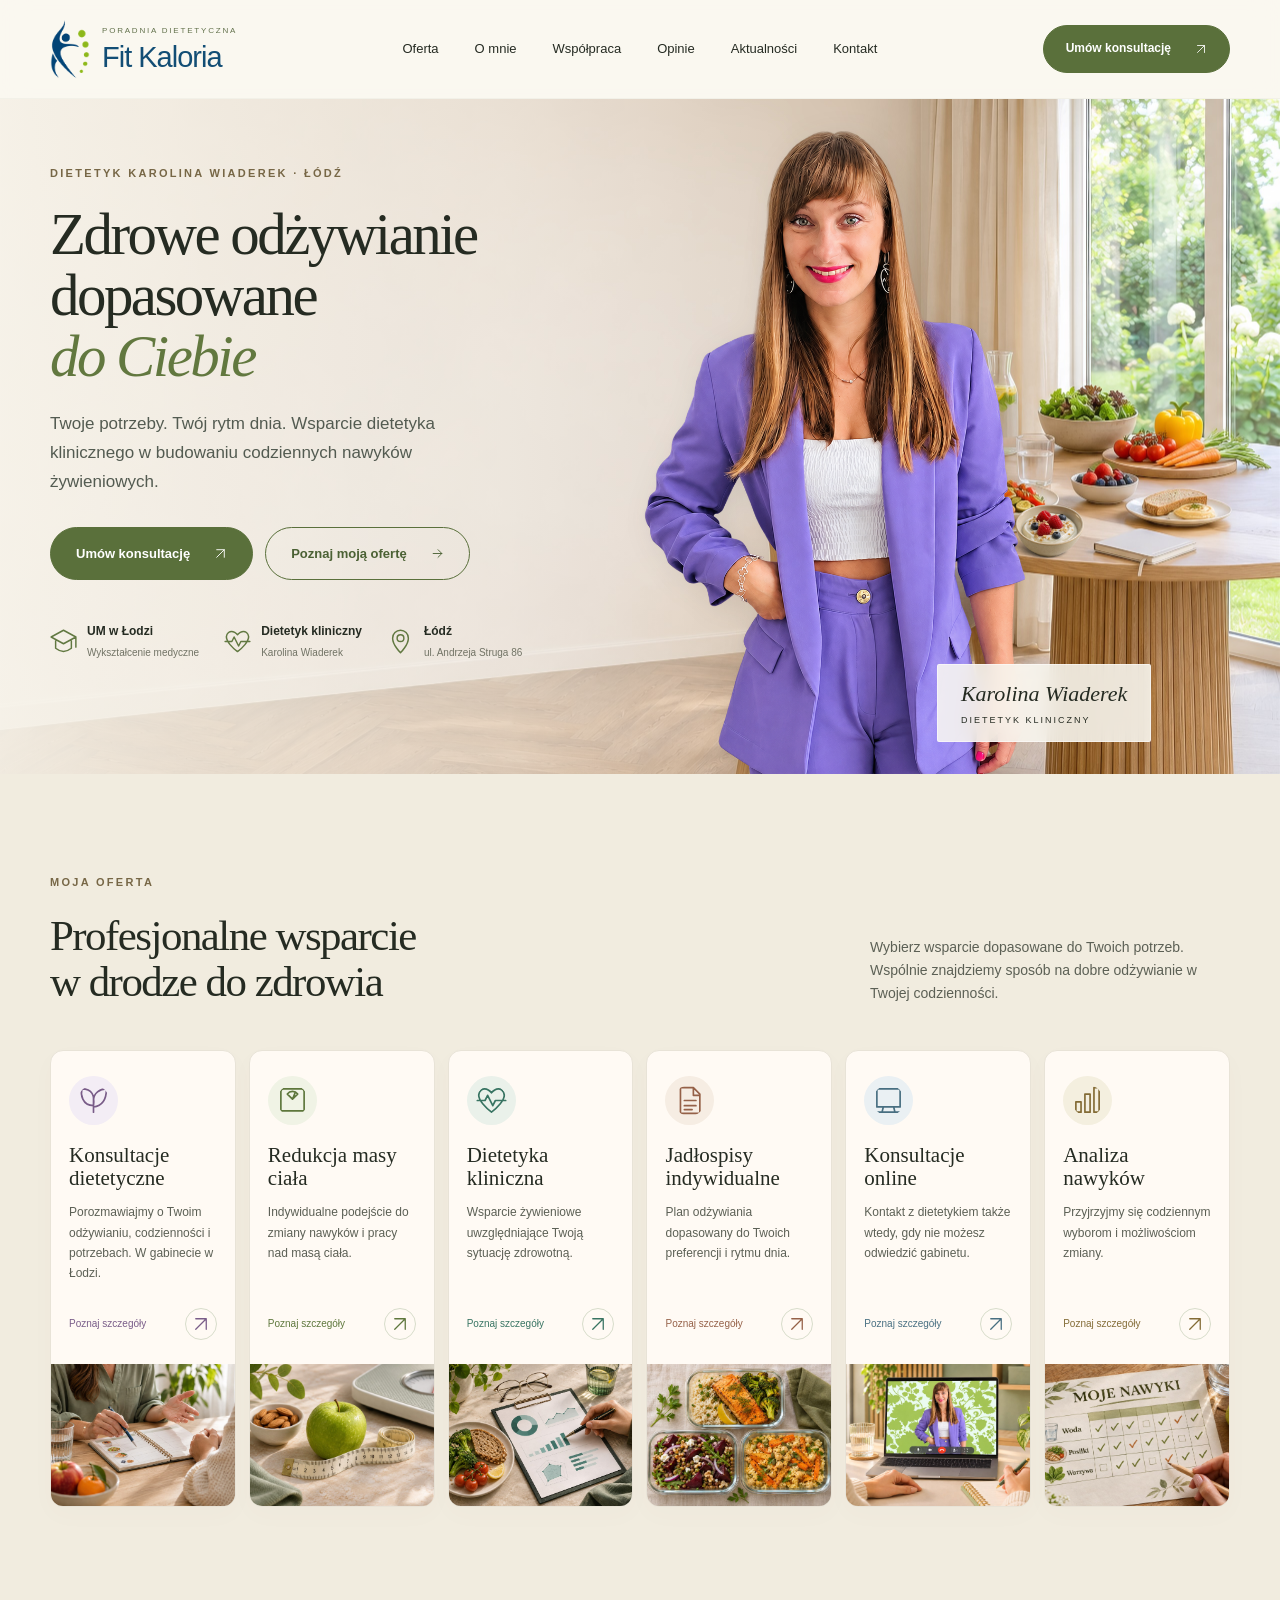
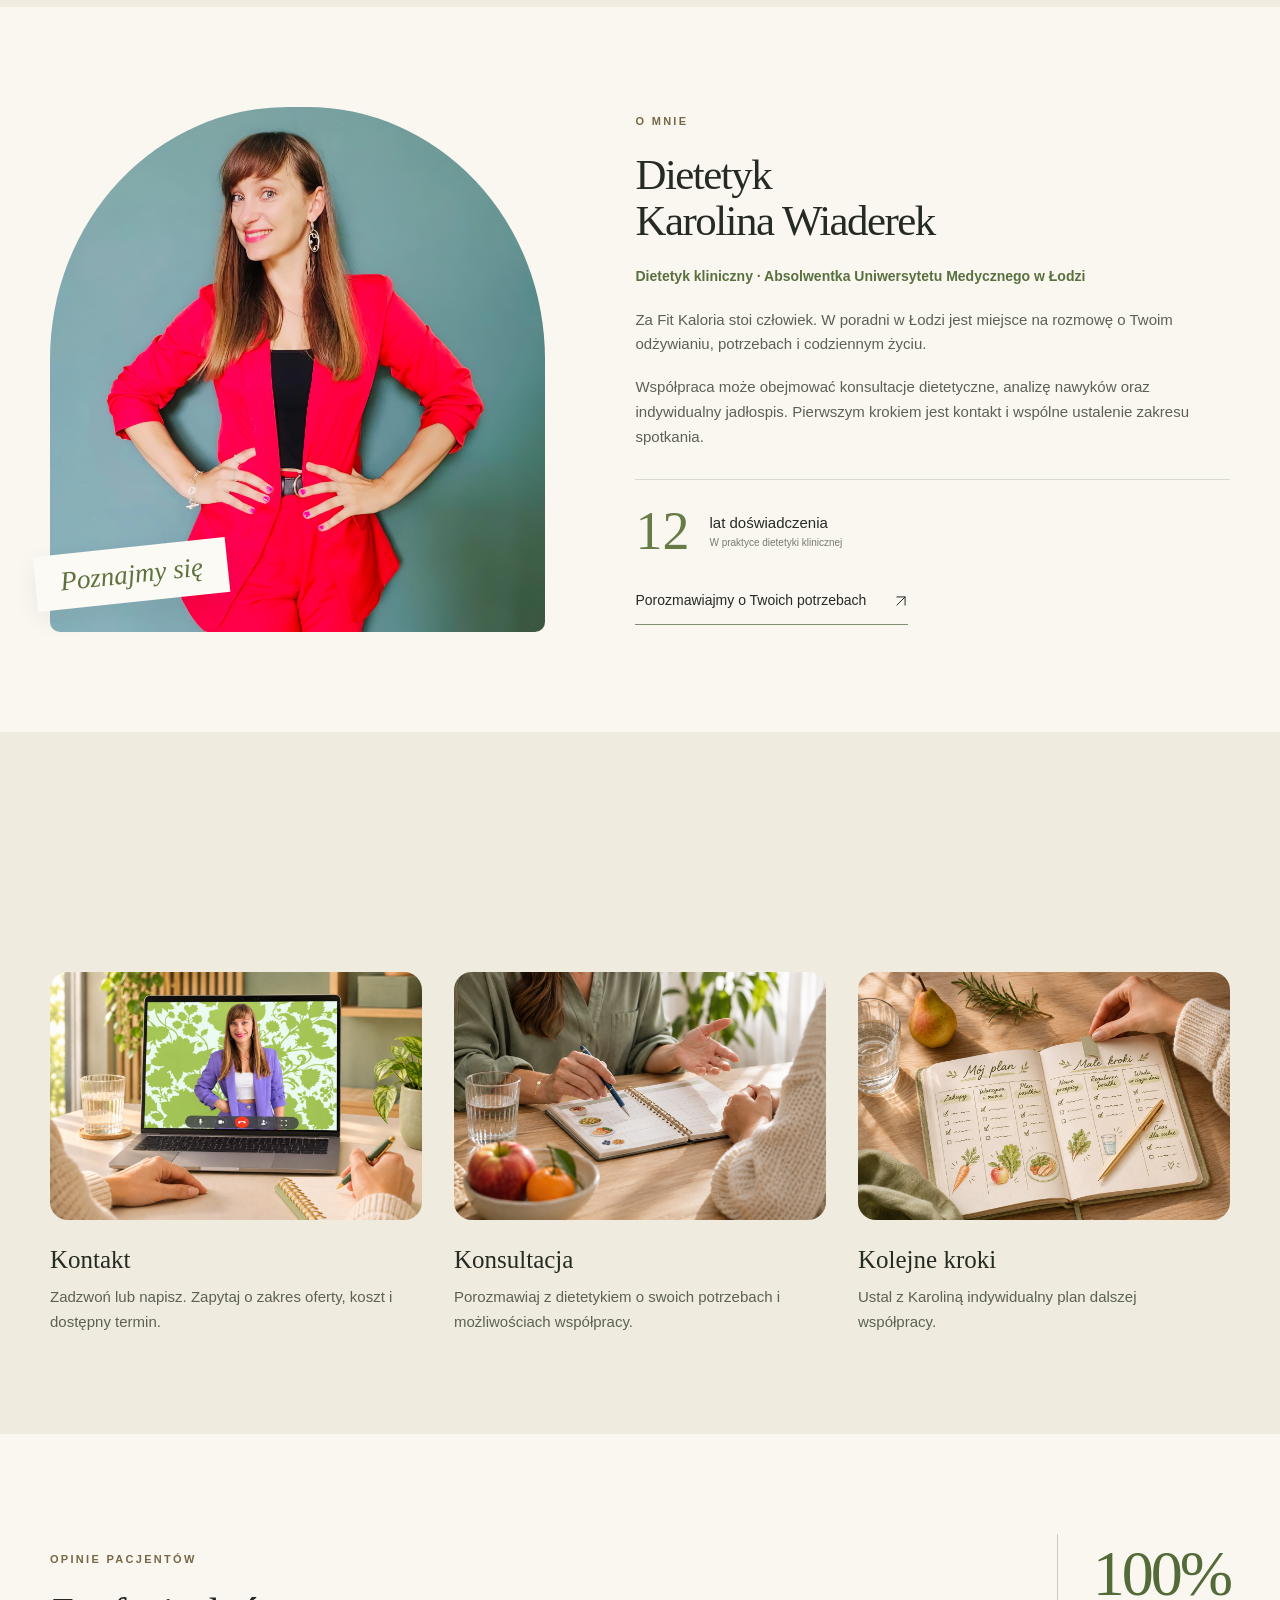
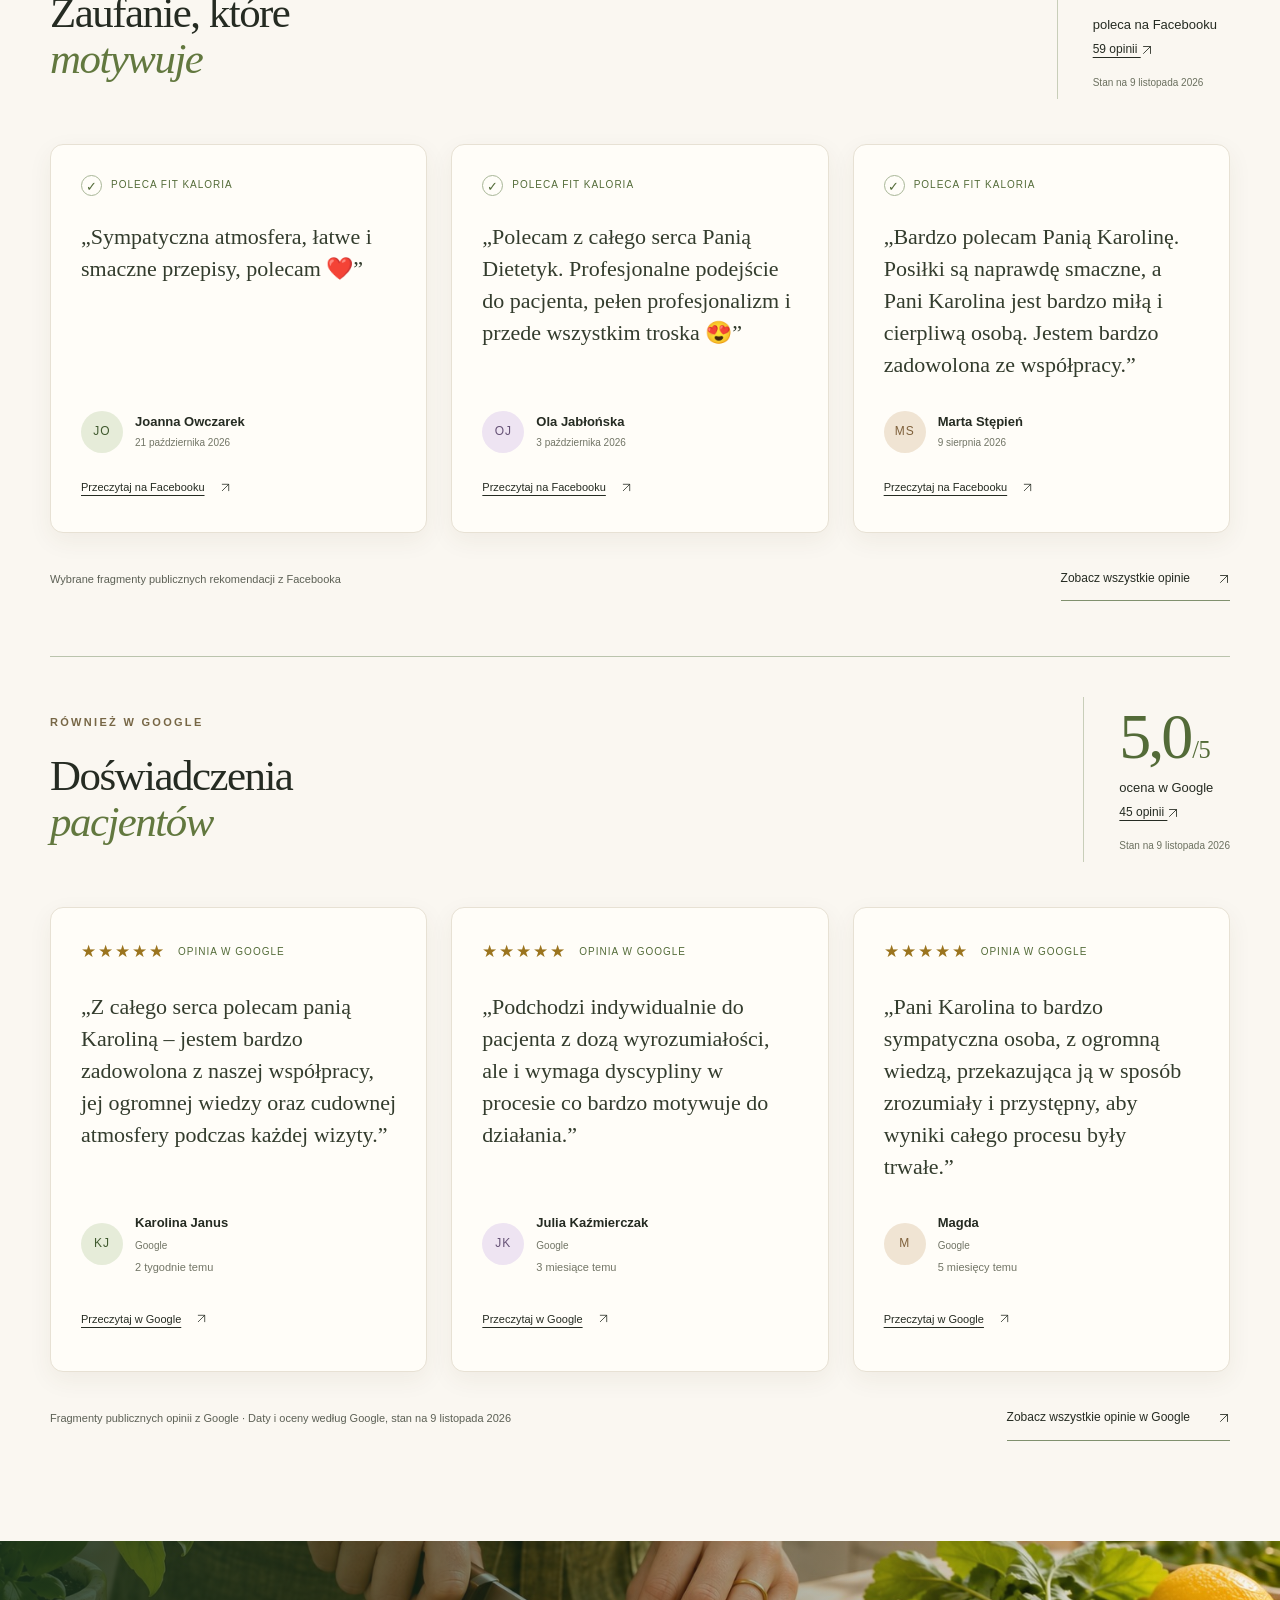
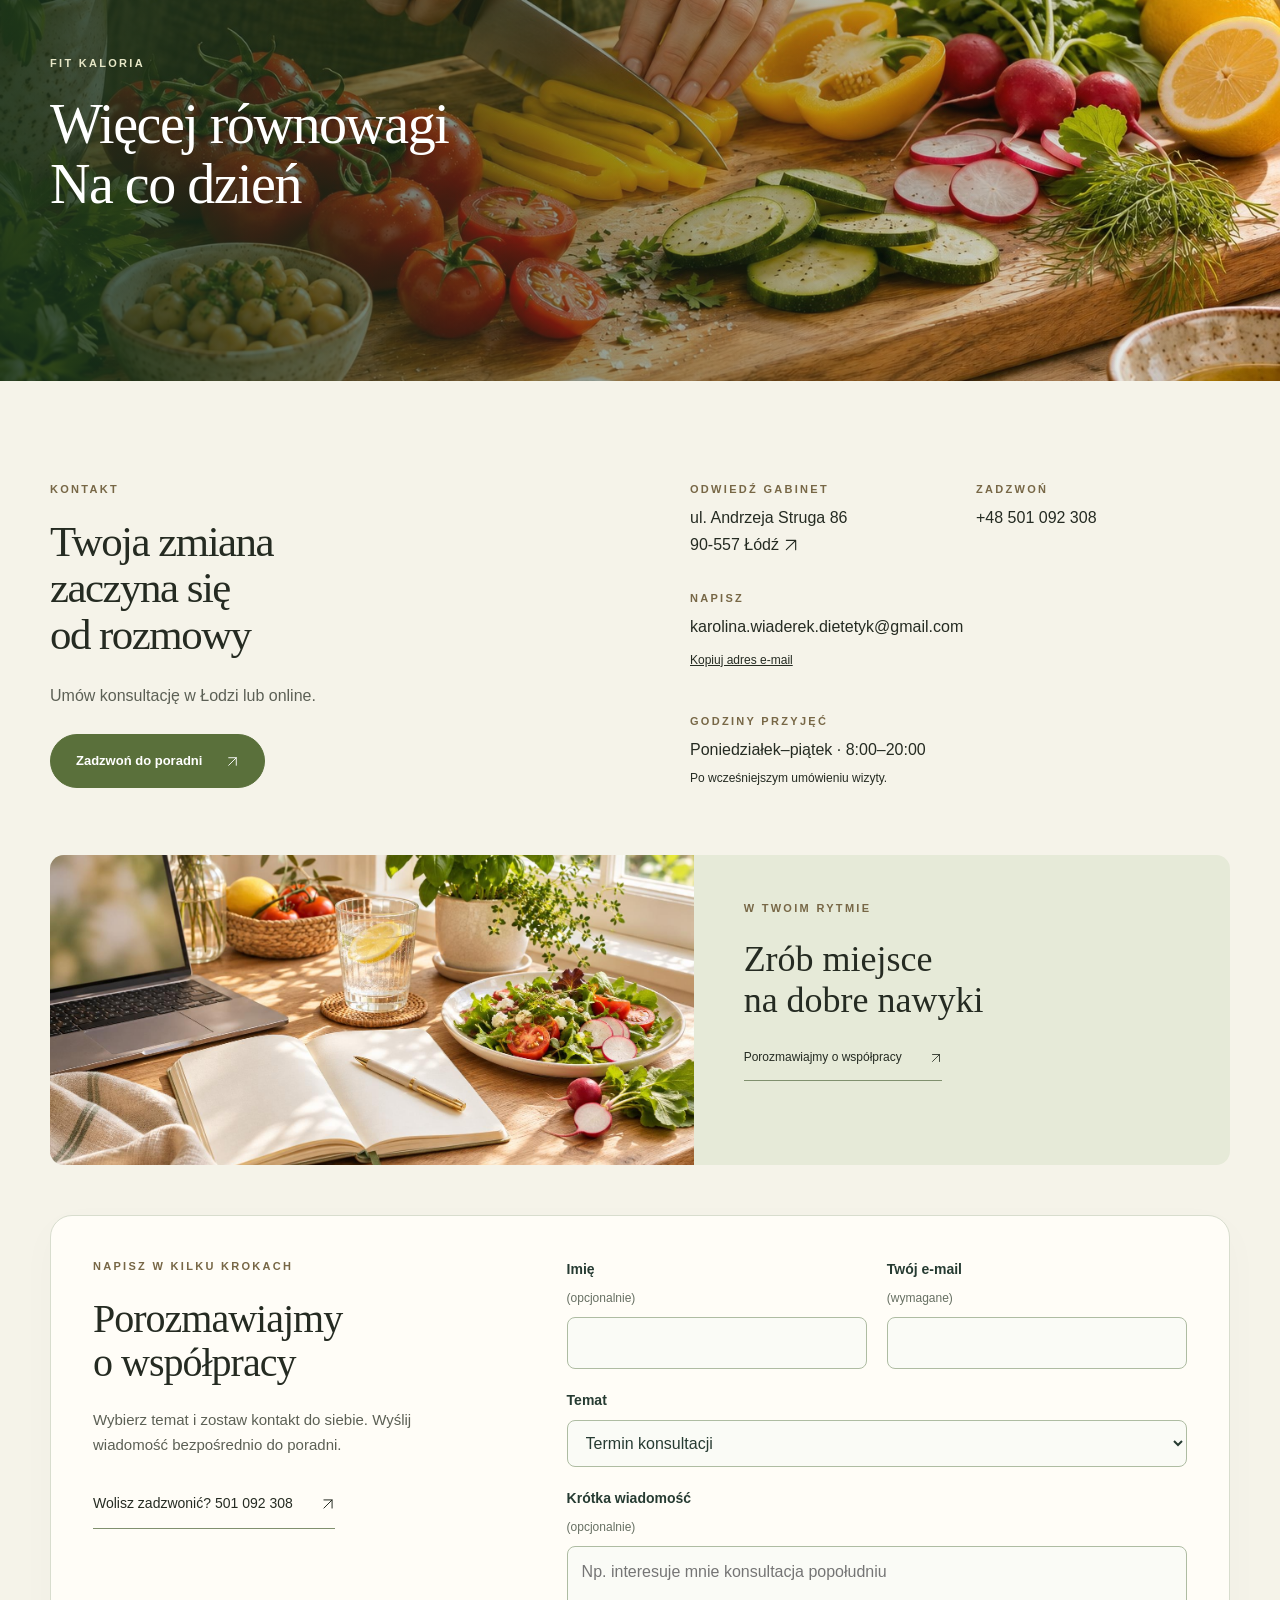
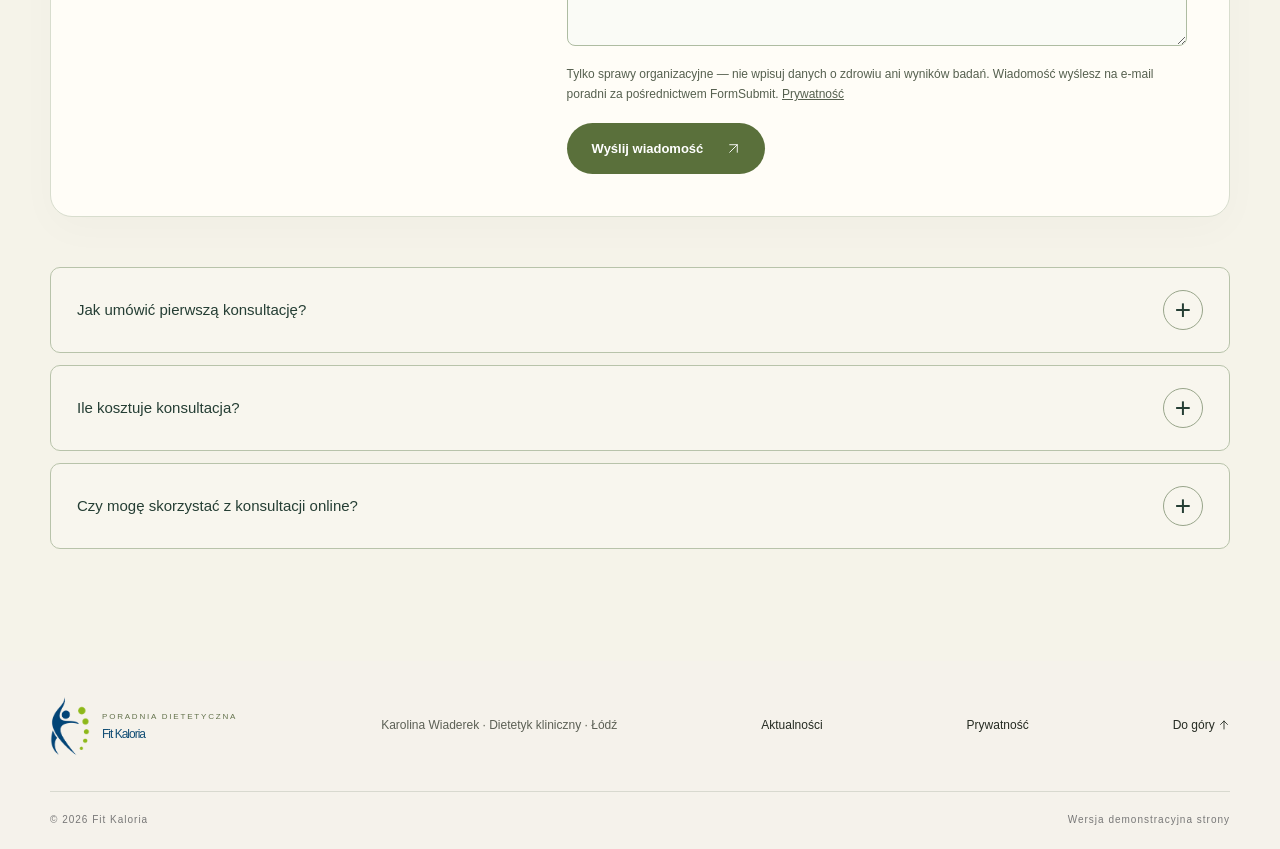
==== index.html @ 30f09441 "Publish approved high-resolution garden hero and coordinated dessert photographs" ====
<!doctype html><html lang="pl"><head><meta charset="utf-8"><meta name="viewport" content="width=device-width,initial-scale=1"><meta name="theme-color" content="#f7f3eb"><title>Fit Kaloria — Karolina Wiaderek | Dietetyk kliniczny Łódź</title><meta name="description" content="Fit Kaloria, Karolina Wiaderek — dietetyk kliniczny w Łodzi. Konsultacje, indywidualne jadłospisy i wsparcie żywieniowe. Struga 86. Tel. 501 092 308."><link rel="canonical" href="https://gipsdrill.github.io/fit-kaloria-natural-premium/"><link rel="icon" href="favicon.ico?v=20" sizes="any"><link rel="icon" type="image/png" sizes="32x32" href="favicon-32.png?v=20"><link rel="icon" type="image/svg+xml" href="favicon.svg?v=20"><link rel="apple-touch-icon" sizes="180x180" href="apple-touch-icon.png?v=20"><link rel="stylesheet" href="style.css?v=34"><script src="app.js?v=24" defer></script><script type="application/ld+json">{"@context":"https://schema.org","@type":"LocalBusiness","name":"Fit Kaloria — Karolina Wiaderek","description":"Poradnia dietetyczna. Dietetyk kliniczny w Łodzi.","url":"https://gipsdrill.github.io/fit-kaloria-natural-premium/","telephone":"+48 501 092 308","email":"karolina.wiaderek.dietetyk@gmail.com","address":{"@type":"PostalAddress","streetAddress":"ul. Andrzeja Struga 86","postalCode":"90-557","addressLocality":"Łódź","addressCountry":"PL"},"openingHours":["Mo-Fr 08:00-20:00"],"image":"https://gipsdrill.github.io/fit-kaloria-natural-premium/karolina-purple.jpg","@id":"https://gipsdrill.github.io/fit-kaloria-natural-premium/#poradnia","hasMap":"https://www.google.com/maps/place/Mgr+dietetyk+Karolina+Wiaderek+Poradnia+%22Fit+Kaloria%22/@51.7617247,19.4341873,17z/data=!3m1!4b1!4m5!3m4!1s0x471a35250b10f0a1:0xd8a62a814ab3b971!8m2!3d51.7617247!4d19.4341873","sameAs":["https://www.google.com/maps/place/Mgr+dietetyk+Karolina+Wiaderek+Poradnia+%22Fit+Kaloria%22/@51.7617247,19.4341873,17z/data=!3m1!4b1!4m5!3m4!1s0x471a35250b10f0a1:0xd8a62a814ab3b971!8m2!3d51.7617247!4d19.4341873","https://www.facebook.com/profile.php?id=100089357919979"],"geo":{"@type":"GeoCoordinates","latitude":51.7617247,"longitude":19.4341873},"areaServed":{"@type":"City","name":"Łódź"},"hasOfferCatalog":{"@type":"OfferCatalog","name":"Oferta Fit Kaloria","itemListElement":[{"@type":"Offer","itemOffered":{"@type":"Service","name":"Konsultacje dietetyczne","url":"https://gipsdrill.github.io/fit-kaloria-natural-premium/konsultacje-dietetyczne.html"}},{"@type":"Offer","itemOffered":{"@type":"Service","name":"Redukcja masy ciała","url":"https://gipsdrill.github.io/fit-kaloria-natural-premium/redukcja-masy-ciala.html"}},{"@type":"Offer","itemOffered":{"@type":"Service","name":"Dietetyka kliniczna","url":"https://gipsdrill.github.io/fit-kaloria-natural-premium/dietetyka-kliniczna.html"}},{"@type":"Offer","itemOffered":{"@type":"Service","name":"Jadłospisy indywidualne","url":"https://gipsdrill.github.io/fit-kaloria-natural-premium/jadlospisy-indywidualne.html"}},{"@type":"Offer","itemOffered":{"@type":"Service","name":"Konsultacje online","url":"https://gipsdrill.github.io/fit-kaloria-natural-premium/konsultacje-online.html"}},{"@type":"Offer","itemOffered":{"@type":"Service","name":"Analiza nawyków","url":"https://gipsdrill.github.io/fit-kaloria-natural-premium/analiza-nawykow.html"}}]}}</script><meta property="og:type" content="website"><meta property="og:locale" content="pl_PL"><meta property="og:site_name" content="Fit Kaloria — Poradnia Dietetyczna"><meta property="og:title" content="Fit Kaloria — Karolina Wiaderek | Dietetyk Łódź"><meta property="og:description" content="Odżywianie dopasowane do Ciebie. Konsultacje dietetyczne, indywidualne jadłospisy i wsparcie w zmianie nawyków. Łódź, ul. Struga 86."><meta property="og:url" content="https://gipsdrill.github.io/fit-kaloria-natural-premium/"><meta property="og:image" content="https://gipsdrill.github.io/fit-kaloria-natural-premium/fit-kaloria-social-v21.jpg"><meta property="og:image:secure_url" content="https://gipsdrill.github.io/fit-kaloria-natural-premium/fit-kaloria-social-v21.jpg"><meta property="og:image:type" content="image/jpeg"><meta property="og:image:width" content="1200"><meta property="og:image:height" content="630"><meta property="og:image:alt" content="Fit Kaloria — poradnia dietetyczna Karoliny Wiaderek. Portret dietetyczki na kremowym tle."><meta name="twitter:card" content="summary_large_image"><meta name="twitter:title" content="Fit Kaloria — Karolina Wiaderek | Dietetyk Łódź"><meta name="twitter:description" content="Odżywianie dopasowane do Ciebie. Konsultacje dietetyczne, indywidualne jadłospisy i wsparcie w zmianie nawyków. Łódź, ul. Struga 86."><meta name="twitter:image" content="https://gipsdrill.github.io/fit-kaloria-natural-premium/fit-kaloria-social-v21.jpg"><meta name="twitter:image:alt" content="Fit Kaloria — poradnia dietetyczna Karoliny Wiaderek. Portret dietetyczki na kremowym tle."><link data-selected-hero rel="stylesheet" href="hero-garden.css?v=36"><link data-selected-hero rel="preload" as="image" href="hero-garden.jpg" imagesrcset="hero-garden.jpg 1x, hero-garden-large.jpg 2x" media="(min-width:701px)"><link data-selected-hero rel="preload" as="image" href="hero-garden-mobile.jpg" media="(max-width:700px)"><script data-selected-hero src="hero-garden.js?v=36" defer></script></head><body class="natural" id="top"><a href="#main" class="skip-link">Przejdź do treści</a><header class="site-header" id="start"><div class="container header-inner"><a class="brand" href="#top" aria-label="Fit Kaloria — początek strony"><img class="brand-mark" src="logo-fit-kaloria.png" alt="" aria-hidden="true" width="213" height="320"><span><small>PORADNIA DIETETYCZNA</small>Fit Kaloria</span></a><nav class="desktop-nav" aria-label="Nawigacja główna"><a href="#oferta">Oferta</a><a href="#o-mnie">O mnie</a><a href="#proces">Współpraca</a><a href="#opinie">Opinie</a><a href="aktualnosci.html">Aktualności</a><a href="#kontakt">Kontakt</a></nav><a class="button header-cta" href="#kontakt">Umów konsultację <span class="link-arrow"><svg class="ui-arrow" viewBox="0 0 24 24" width="24" height="24" aria-hidden="true" focusable="false"><path d="M5 19 19 5M5 5h14v14"/></svg></span></a><button class="menu-toggle" aria-expanded="false" aria-controls="mobile-menu">Menu <span aria-hidden="true">☰</span></button></div><nav id="mobile-menu" class="mobile-menu" aria-label="Nawigacja mobilna" hidden><a href="#oferta">Oferta</a><a href="#o-mnie">O mnie</a><a href="#proces">Współpraca</a><a href="#opinie">Opinie</a><a href="aktualnosci.html">Aktualności</a><a href="#kontakt">Kontakt</a></nav></header><main id="main"><section class="natural-hero natural-hero--ogrod"><img class="hero-dessert" src="hero-dessert.png" alt="" aria-hidden="true" width="600" height="400" hidden><div class="container hero-grid"><div class="hero-copy"><span class="eyebrow">DIETETYK KAROLINA WIADEREK · ŁÓDŹ</span><h1>Zdrowe odżywianie<br>dopasowane<br> <em>do Ciebie</em></h1><p>Twoje potrzeby. Twój rytm dnia. Wsparcie dietetyka klinicznego w budowaniu codziennych nawyków żywieniowych.</p><div class="actions"><a class="button" href="#kontakt">Umów konsultację <span class="link-arrow"><svg class="ui-arrow" viewBox="0 0 24 24" width="24" height="24" aria-hidden="true" focusable="false"><path d="M5 19 19 5M5 5h14v14"/></svg></span></a><a class="button outline" href="#oferta">Poznaj moją ofertę <span class="link-arrow"><svg class="ui-arrow" viewBox="0 0 24 24" width="24" height="24" aria-hidden="true" focusable="false"><path d="M4 12h16m-7-7 7 7-7 7"/></svg></span></a></div><div class="hero-facts"><div><svg class="icon" viewBox="0 0 24 24" aria-hidden="true" fill="none" stroke="currentColor" stroke-width="1.3" stroke-linecap="round" stroke-linejoin="round"><path d="m1 8 11-6 11 6-11 6L1 8Zm4 3v7c5 4 9 4 14 0v-7m4-3v9"/></svg><span><strong>UM w Łodzi</strong><small>Wykształcenie medyczne</small></span></div><div><svg class="icon" viewBox="0 0 24 24" aria-hidden="true" fill="none" stroke="currentColor" stroke-width="1.3" stroke-linecap="round" stroke-linejoin="round"><path d="M20 4c-4-3-8 2-8 2S8 1 4 4C-3 10 12 21 12 21S27 10 20 4ZM1 12h6l2-4 4 8 2-4h8"/></svg><span><strong>Dietetyk kliniczny</strong><small>Karolina Wiaderek</small></span></div><div><svg class="icon" viewBox="0 0 24 24" aria-hidden="true" fill="none" stroke="currentColor" stroke-width="1.3" stroke-linecap="round" stroke-linejoin="round"><path d="M19 9c0 6-7 13-7 13S5 15 5 9a7 7 0 0 1 14 0ZM15 9a3 3 0 1 1-6 0 3 3 0 0 1 6 0"/></svg><span><strong>Łódź</strong><small>ul. Andrzeja Struga 86</small></span></div></div></div><div class="hero-portrait"><div class="organic-shape"></div><img class="cutout" src="karolina-cutout.png" width="1254" height="1254" alt="Karolina Wiaderek w fioletowym garniturze" fetchpriority="high"><span class="handwritten">Małe kroki<br>Twoja zmiana</span><div class="portrait-label">Karolina Wiaderek <small>DIETETYK KLINICZNY</small></div></div></div></section><section id="oferta" class="offer section"><div class="container"><div class="section-heading reveal"><div><span class="eyebrow">MOJA OFERTA</span><h2>Profesjonalne wsparcie<br>w drodze do zdrowia</h2></div><p>Wybierz wsparcie dopasowane do Twoich potrzeb.<br>Wspólnie znajdziemy sposób na dobre odżywianie w Twojej codzienności.</p></div><div class="service-grid"><a class="service-card reveal" href="konsultacje-dietetyczne.html"><svg class="icon" viewBox="0 0 24 24" aria-hidden="true" fill="none" stroke="currentColor" stroke-width="1.3" stroke-linecap="round" stroke-linejoin="round"><path d="M12 21V10M12 16C3 16 2 7 3 3c8 0 10 5 9 13ZM12 12c0-6 5-9 10-9 0 8-3 13-10 14"/></svg><h3>Konsultacje dietetyczne</h3><p>Porozmawiajmy o Twoim odżywianiu, codzienności i potrzebach. W gabinecie w Łodzi.</p><span class="card-link">Poznaj szczegóły <b><svg class="ui-arrow" viewBox="0 0 24 24" width="24" height="24" aria-hidden="true" focusable="false"><path d="M5 19 19 5M5 5h14v14"/></svg></b></span><div class="service-visual service-visual-0"><img src="consultation-premium.jpg" alt="" aria-hidden="true" width="1400" height="933" loading="lazy"></div></a><a class="service-card reveal" href="redukcja-masy-ciala.html"><svg class="icon" viewBox="0 0 24 24" aria-hidden="true" fill="none" stroke="currentColor" stroke-width="1.3" stroke-linecap="round" stroke-linejoin="round"><path d="M5 3h14a2 2 0 0 1 2 2v15H3V5a2 2 0 0 1 2-2ZM8 7a5 5 0 0 1 8 0l-4 4-4-4Zm4 4 2-5"/></svg><h3>Redukcja masy ciała</h3><p>Indywidualne podejście do zmiany nawyków i pracy nad masą ciała.</p><span class="card-link">Poznaj szczegóły <b><svg class="ui-arrow" viewBox="0 0 24 24" width="24" height="24" aria-hidden="true" focusable="false"><path d="M5 19 19 5M5 5h14v14"/></svg></b></span><div class="service-visual service-visual-1"><img src="weight.jpg" alt="" aria-hidden="true" width="1200" height="800" loading="lazy"></div></a><a class="service-card reveal" href="dietetyka-kliniczna.html"><svg class="icon" viewBox="0 0 24 24" aria-hidden="true" fill="none" stroke="currentColor" stroke-width="1.3" stroke-linecap="round" stroke-linejoin="round"><path d="M20 4c-4-3-8 2-8 2S8 1 4 4C-3 10 12 21 12 21S27 10 20 4ZM1 12h6l2-4 4 8 2-4h8"/></svg><h3>Dietetyka kliniczna</h3><p>Wsparcie żywieniowe uwzględniające Twoją sytuację zdrowotną.</p><span class="card-link">Poznaj szczegóły <b><svg class="ui-arrow" viewBox="0 0 24 24" width="24" height="24" aria-hidden="true" focusable="false"><path d="M5 19 19 5M5 5h14v14"/></svg></b></span><div class="service-visual service-visual-2"><img src="clinical-premium.jpg" alt="" aria-hidden="true" width="1400" height="933" loading="lazy"></div></a><a class="service-card reveal" href="jadlospisy-indywidualne.html"><svg class="icon" viewBox="0 0 24 24" aria-hidden="true" fill="none" stroke="currentColor" stroke-width="1.3" stroke-linecap="round" stroke-linejoin="round"><path d="M5 2h10l5 5v15H5V2Zm10 0v6h5M8 12h9M8 16h9M8 19h6"/></svg><h3>Jadłospisy indywidualne</h3><p>Plan odżywiania dopasowany do Twoich preferencji i rytmu dnia.</p><span class="card-link">Poznaj szczegóły <b><svg class="ui-arrow" viewBox="0 0 24 24" width="24" height="24" aria-hidden="true" focusable="false"><path d="M5 19 19 5M5 5h14v14"/></svg></b></span><div class="service-visual service-visual-3"><img src="mealplan.jpg" alt="" aria-hidden="true" width="1200" height="800" loading="lazy"></div></a><a class="service-card reveal" href="konsultacje-online.html"><svg class="icon" viewBox="0 0 24 24" aria-hidden="true" fill="none" stroke="currentColor" stroke-width="1.3" stroke-linecap="round" stroke-linejoin="round"><path d="M3 3h18v14H3V3ZM1 21h22M8 17l-1 4m9-4 1 4"/></svg><h3>Konsultacje online</h3><p>Kontakt z dietetykiem także wtedy, gdy nie możesz odwiedzić gabinetu.</p><span class="card-link">Poznaj szczegóły <b><svg class="ui-arrow" viewBox="0 0 24 24" width="24" height="24" aria-hidden="true" focusable="false"><path d="M5 19 19 5M5 5h14v14"/></svg></b></span><div class="service-visual service-visual-4"><img src="online-purple.jpg" alt="" aria-hidden="true" width="1200" height="800" loading="lazy"></div></a><a class="service-card reveal" href="analiza-nawykow.html"><svg class="icon" viewBox="0 0 24 24" aria-hidden="true" fill="none" stroke="currentColor" stroke-width="1.3" stroke-linecap="round" stroke-linejoin="round"><path d="M3 21V13h4v8Zm7 0V7h4v14Zm7 0V2h4v19Z"/></svg><h3>Analiza nawyków</h3><p>Przyjrzyjmy się codziennym wyborom i możliwościom zmiany.</p><span class="card-link">Poznaj szczegóły <b><svg class="ui-arrow" viewBox="0 0 24 24" width="24" height="24" aria-hidden="true" focusable="false"><path d="M5 19 19 5M5 5h14v14"/></svg></b></span><div class="service-visual service-visual-5"><img src="habits-tracker.jpg" alt="" aria-hidden="true" width="1200" height="800" loading="lazy"></div></a></div></div></section><section id="o-mnie" class="about section"><div class="container about-grid"><div class="about-photo reveal"><img src="karolina-red.jpg" width="2048" height="2048" loading="lazy" alt="Karolina Wiaderek w czerwonej marynarce"><span class="photo-note">Poznajmy się</span></div><div class="about-copy reveal"><span class="eyebrow">O MNIE</span><h2>Dietetyk<br>Karolina Wiaderek</h2><p class="olive">Dietetyk kliniczny · Absolwentka Uniwersytetu Medycznego w Łodzi</p><p>Za Fit Kaloria stoi człowiek. W poradni w Łodzi jest miejsce na rozmowę o Twoim odżywianiu, potrzebach i codziennym życiu.</p><p>Współpraca może obejmować konsultacje dietetyczne, analizę nawyków oraz indywidualny jadłospis. Pierwszym krokiem jest kontakt i wspólne ustalenie zakresu spotkania.</p><div class="experience"><strong>12</strong><div>lat doświadczenia<small>W praktyce dietetyki klinicznej</small></div></div><a class="text-link" href="#kontakt">Porozmawiajmy o Twoich potrzebach <span class="link-arrow"><svg class="ui-arrow" viewBox="0 0 24 24" width="24" height="24" aria-hidden="true" focusable="false"><path d="M5 19 19 5M5 5h14v14"/></svg></span></a></div></div></section><section id="proces" class="process section"><div class="container"><div class="center reveal"><span class="eyebrow">JAK ZACZĄĆ WSPÓŁPRACĘ</span><h2>Pierwszy krok jest prosty</h2></div><div class="process-grid"><article class="reveal"><div class="process-photo"><img src="online-purple.jpg" width="1400" height="933" loading="lazy" decoding="async" alt="Kontakt z Karoliną Wiaderek przez internet — fotografia ilustracyjna"></div><h3>Kontakt</h3><p>Zadzwoń lub napisz. Zapytaj o zakres oferty, koszt i dostępny termin.</p></article><article class="reveal"><div class="process-photo"><img src="consultation-premium.jpg" width="1400" height="933" loading="lazy" decoding="async" alt="Rozmowa o codziennym odżywianiu przy wspólnym stole — fotografia ilustracyjna"></div><h3>Konsultacja</h3><p>Porozmawiaj z dietetykiem o swoich potrzebach i możliwościach współpracy.</p></article><article class="reveal"><div class="process-photo"><img src="process-direction-filled.jpg" width="1400" height="933" loading="lazy" decoding="async" alt="Wypełniony planer posiłków i małych codziennych zmian"></div><h3>Kolejne kroki</h3><p>Ustal z Karoliną indywidualny plan dalszej współpracy.</p></article></div></div></section><section id="opinie" class="opinions section" aria-labelledby="opinions-title"><div class="container"><div class="reviews-heading reveal"><div><span class="eyebrow">OPINIE PACJENTÓW</span><h2 id="opinions-title">Zaufanie, które<br><em>motywuje</em></h2></div><div class="reviews-rating"><a href="https://www.facebook.com/profile.php?id=100089357919979&amp;sk=reviews" target="_blank" rel="noopener noreferrer" aria-label="100 procent poleca, 59 opinii — zobacz rekomendacje na Facebooku"><strong>100%</strong><span>poleca na Facebooku</span><span class="reviews-count">59 opinii <span class="link-arrow" aria-hidden="true"><svg class="ui-arrow" viewBox="0 0 24 24" width="24" height="24" aria-hidden="true" focusable="false"><path d="M5 19 19 5M5 5h14v14"/></svg></span></span></a><small>Stan na 9 listopada 2026</small></div></div><div class="reviews-grid"><figure class="review-card reveal"><div class="review-recommends"><span aria-hidden="true">✓</span> Poleca Fit Kaloria</div><blockquote cite="https://www.facebook.com/joanna.owczarek.14/posts/pfbid02WuuSQ4c2e4C1T7g9t3X2cMjEcWPpSVGaVyHeqSx7U6V78qfizSyQPWGCchpttrAsl"><p>„Sympatyczna atmosfera, łatwe i smaczne przepisy, polecam ❤️”</p></blockquote><figcaption><span class="review-initials" aria-hidden="true">JO</span><div><span class="review-name">Joanna Owczarek</span><time datetime="2026-10-21">21 października 2026</time></div></figcaption><a class="review-source" href="https://www.facebook.com/joanna.owczarek.14/posts/pfbid02WuuSQ4c2e4C1T7g9t3X2cMjEcWPpSVGaVyHeqSx7U6V78qfizSyQPWGCchpttrAsl" target="_blank" rel="noopener noreferrer" aria-label="Przeczytaj pełną opinię Joanna Owczarek na Facebooku">Przeczytaj na Facebooku <span class="link-arrow" aria-hidden="true"><svg class="ui-arrow" viewBox="0 0 24 24" width="24" height="24" aria-hidden="true" focusable="false"><path d="M5 19 19 5M5 5h14v14"/></svg></span></a></figure><figure class="review-card reveal"><div class="review-recommends"><span aria-hidden="true">✓</span> Poleca Fit Kaloria</div><blockquote cite="https://www.facebook.com/ola.boruszewska.9/posts/pfbid02fcZiLbEadskgMvyeNUvij6CbBAMWwHtJXq2Giww8P4EMPZJq7A9AGcSLjbbgANdMl"><p>„Polecam z całego serca Panią Dietetyk. Profesjonalne podejście do pacjenta, pełen profesjonalizm i przede wszystkim troska 😍”</p></blockquote><figcaption><span class="review-initials" aria-hidden="true">OJ</span><div><span class="review-name">Ola Jabłońska</span><time datetime="2026-10-03">3 października 2026</time></div></figcaption><a class="review-source" href="https://www.facebook.com/ola.boruszewska.9/posts/pfbid02fcZiLbEadskgMvyeNUvij6CbBAMWwHtJXq2Giww8P4EMPZJq7A9AGcSLjbbgANdMl" target="_blank" rel="noopener noreferrer" aria-label="Przeczytaj pełną opinię Ola Jabłońska na Facebooku">Przeczytaj na Facebooku <span class="link-arrow" aria-hidden="true"><svg class="ui-arrow" viewBox="0 0 24 24" width="24" height="24" aria-hidden="true" focusable="false"><path d="M5 19 19 5M5 5h14v14"/></svg></span></a></figure><figure class="review-card reveal"><div class="review-recommends"><span aria-hidden="true">✓</span> Poleca Fit Kaloria</div><blockquote cite="https://www.facebook.com/permalink.php?story_fbid=pfbid027wYNBWqaXnH6uTH15udUowrWkuy9GqmeiU2VArmY7yCeMm7dGDjGRLqKdkiLvN6Pl&amp;id=100013738157498"><p>„Bardzo polecam Panią Karolinę. Posiłki są naprawdę smaczne, a Pani Karolina jest bardzo miłą i cierpliwą osobą. Jestem bardzo zadowolona ze współpracy.”</p></blockquote><figcaption><span class="review-initials" aria-hidden="true">MS</span><div><span class="review-name">Marta Stępień</span><time datetime="2026-08-09">9 sierpnia 2026</time></div></figcaption><a class="review-source" href="https://www.facebook.com/permalink.php?story_fbid=pfbid027wYNBWqaXnH6uTH15udUowrWkuy9GqmeiU2VArmY7yCeMm7dGDjGRLqKdkiLvN6Pl&amp;id=100013738157498" target="_blank" rel="noopener noreferrer" aria-label="Przeczytaj pełną opinię Marta Stępień na Facebooku">Przeczytaj na Facebooku <span class="link-arrow" aria-hidden="true"><svg class="ui-arrow" viewBox="0 0 24 24" width="24" height="24" aria-hidden="true" focusable="false"><path d="M5 19 19 5M5 5h14v14"/></svg></span></a></figure></div><div class="reviews-footnote"><p>Wybrane fragmenty publicznych rekomendacji z Facebooka</p><a class="text-link" href="https://www.facebook.com/profile.php?id=100089357919979&amp;sk=reviews" target="_blank" rel="noopener noreferrer">Zobacz wszystkie opinie <span class="link-arrow" aria-hidden="true"><svg class="ui-arrow" viewBox="0 0 24 24" width="24" height="24" aria-hidden="true" focusable="false"><path d="M5 19 19 5M5 5h14v14"/></svg></span></a></div><div class="google-reviews"><div class="reviews-heading google-reviews-heading reveal"><div><span class="eyebrow">RÓWNIEŻ W GOOGLE</span><h2 id="google-opinions-title">Doświadczenia<br><em>pacjentów</em></h2></div><div class="reviews-rating google-reviews-rating"><a href="https://www.google.com/maps/place/Mgr+dietetyk+Karolina+Wiaderek+Poradnia+%22Fit+Kaloria%22/@51.7617247,19.4341873,17z/data=!3m1!4b1!4m5!3m4!1s0x471a35250b10f0a1:0xd8a62a814ab3b971!8m2!3d51.7617247!4d19.4341873" target="_blank" rel="noopener noreferrer" aria-label="Ocena 5,0 na 5, 45 opinii — zobacz opinie w Google"><strong>5,0<span class="rating-denominator">/5</span></strong><span>ocena w Google</span><span class="reviews-count">45 opinii <span class="link-arrow" aria-hidden="true"><svg class="ui-arrow" viewBox="0 0 24 24" width="24" height="24" aria-hidden="true" focusable="false"><path d="M5 19 19 5M5 5h14v14"/></svg></span></span></a><small>Stan na 9 listopada 2026</small></div></div><div class="reviews-grid google-reviews-grid"><figure class="review-card google-review-card reveal"><div class="review-recommends"><span class="google-stars" aria-label="Ocena 5 na 5">★★★★★</span><span class="google-label">Opinia w Google</span></div><blockquote cite="https://www.google.com/maps/contrib/102155759133729862089/reviews?hl=pl"><p>„Z całego serca polecam panią Karoliną – jestem bardzo zadowolona z naszej współpracy, jej ogromnej wiedzy oraz cudownej atmosfery podczas każdej wizyty.”</p></blockquote><figcaption><span class="review-initials" aria-hidden="true">KJ</span><div><span class="review-name">Karolina Janus</span><span class="google-source-label">Google</span><span class="google-review-date" title="Data wyświetlana przez Google 9 listopada 2026">2 tygodnie temu</span></div></figcaption><a class="review-source" href="https://www.google.com/maps/contrib/102155759133729862089/reviews?hl=pl" target="_blank" rel="noopener noreferrer" aria-label="Przeczytaj opinię Karolina Janus w Google">Przeczytaj w Google <span class="link-arrow" aria-hidden="true"><svg class="ui-arrow" viewBox="0 0 24 24" width="24" height="24" aria-hidden="true" focusable="false"><path d="M5 19 19 5M5 5h14v14"/></svg></span></a></figure><figure class="review-card google-review-card reveal"><div class="review-recommends"><span class="google-stars" aria-label="Ocena 5 na 5">★★★★★</span><span class="google-label">Opinia w Google</span></div><blockquote cite="https://www.google.com/maps/contrib/100512553528512157415/reviews?hl=pl"><p>„Podchodzi indywidualnie do pacjenta z dozą wyrozumiałości, ale i wymaga dyscypliny w procesie co bardzo motywuje do działania.”</p></blockquote><figcaption><span class="review-initials" aria-hidden="true">JK</span><div><span class="review-name">Julia Kaźmierczak</span><span class="google-source-label">Google</span><span class="google-review-date" title="Data wyświetlana przez Google 9 listopada 2026">3 miesiące temu</span></div></figcaption><a class="review-source" href="https://www.google.com/maps/contrib/100512553528512157415/reviews?hl=pl" target="_blank" rel="noopener noreferrer" aria-label="Przeczytaj opinię Julia Kaźmierczak w Google">Przeczytaj w Google <span class="link-arrow" aria-hidden="true"><svg class="ui-arrow" viewBox="0 0 24 24" width="24" height="24" aria-hidden="true" focusable="false"><path d="M5 19 19 5M5 5h14v14"/></svg></span></a></figure><figure class="review-card google-review-card reveal"><div class="review-recommends"><span class="google-stars" aria-label="Ocena 5 na 5">★★★★★</span><span class="google-label">Opinia w Google</span></div><blockquote cite="https://www.google.com/maps/contrib/114788322170059263112/reviews?hl=pl"><p>„Pani Karolina to bardzo sympatyczna osoba, z ogromną wiedzą, przekazująca ją w sposób zrozumiały i przystępny, aby wyniki całego procesu były trwałe.”</p></blockquote><figcaption><span class="review-initials" aria-hidden="true">M</span><div><span class="review-name">Magda</span><span class="google-source-label">Google</span><span class="google-review-date" title="Data wyświetlana przez Google 9 listopada 2026">5 miesięcy temu</span></div></figcaption><a class="review-source" href="https://www.google.com/maps/contrib/114788322170059263112/reviews?hl=pl" target="_blank" rel="noopener noreferrer" aria-label="Przeczytaj opinię Magda w Google">Przeczytaj w Google <span class="link-arrow" aria-hidden="true"><svg class="ui-arrow" viewBox="0 0 24 24" width="24" height="24" aria-hidden="true" focusable="false"><path d="M5 19 19 5M5 5h14v14"/></svg></span></a></figure></div><div class="reviews-footnote"><p>Fragmenty publicznych opinii z Google · Daty i oceny według Google, stan na 9 listopada 2026</p><a class="text-link" href="https://www.google.com/maps/place/Mgr+dietetyk+Karolina+Wiaderek+Poradnia+%22Fit+Kaloria%22/@51.7617247,19.4341873,17z/data=!3m1!4b1!4m5!3m4!1s0x471a35250b10f0a1:0xd8a62a814ab3b971!8m2!3d51.7617247!4d19.4341873" target="_blank" rel="noopener noreferrer">Zobacz wszystkie opinie w Google <span class="link-arrow" aria-hidden="true"><svg class="ui-arrow" viewBox="0 0 24 24" width="24" height="24" aria-hidden="true" focusable="false"><path d="M5 19 19 5M5 5h14v14"/></svg></span></a></div></div></div></section><section class="food-banner" aria-label="Inspiracja żywieniowa"><img src="preparation-young.jpg" width="1536" height="1024" loading="lazy" alt="Przygotowywanie świeżych, kolorowych warzyw na drewnianej desce"><div><span class="eyebrow">FIT KALORIA</span><h2>Więcej równowagi<br>Na co dzień</h2></div></section><section id="kontakt" class="contact section"><div class="container"><div class="contact-grid"><div class="reveal"><span class="eyebrow">KONTAKT</span><h2>Twoja zmiana<br>zaczyna się<br>od rozmowy</h2><p>Umów konsultację w Łodzi lub online.</p><a class="button" href="tel:+48501092308">Zadzwoń do poradni <span class="link-arrow"><svg class="ui-arrow" viewBox="0 0 24 24" width="24" height="24" aria-hidden="true" focusable="false"><path d="M5 19 19 5M5 5h14v14"/></svg></span></a></div><div class="contact-details"><div><span class="eyebrow">ODWIEDŹ GABINET</span><a href="https://www.google.com/maps/place/Mgr+dietetyk+Karolina+Wiaderek+Poradnia+%22Fit+Kaloria%22/@51.7617247,19.4341873,17z/data=!3m1!4b1!4m5!3m4!1s0x471a35250b10f0a1:0xd8a62a814ab3b971!8m2!3d51.7617247!4d19.4341873" target="_blank" rel="noopener">ul. Andrzeja Struga 86<br>90-557 Łódź <span class="link-arrow" aria-hidden="true"><svg class="ui-arrow" viewBox="0 0 24 24" width="24" height="24" aria-hidden="true" focusable="false"><path d="M5 19 19 5M5 5h14v14"/></svg></span></a></div><div><span class="eyebrow">ZADZWOŃ</span><a href="tel:+48501092308">+48 501 092 308</a></div><div><span class="eyebrow">NAPISZ</span><a class="email" href="mailto:karolina.wiaderek.dietetyk@gmail.com">karolina.wiaderek.dietetyk@gmail.com</a><button class="copy-email" type="button">Kopiuj adres e-mail</button><span class="copy-status" role="status"></span></div><div><span class="eyebrow">GODZINY PRZYJĘĆ</span><p>Poniedziałek–piątek · 8:00–20:00<br><small>Po wcześniejszym umówieniu wizyty.</small></p></div></div></div><div class="contact-story reveal"><img src="desk.jpg" width="1536" height="1024" loading="lazy" alt="Kolorowa sałatka, woda z cytryną i notatnik na jasnym stole"><div><span class="eyebrow">W TWOIM RYTMIE</span><h3>Zrób miejsce<br>na dobre nawyki</h3><a class="text-link" href="#kontakt">Porozmawiajmy o współpracy <span class="link-arrow" aria-hidden="true"><svg class="ui-arrow" viewBox="0 0 24 24" width="24" height="24" aria-hidden="true" focusable="false"><path d="M5 19 19 5M5 5h14v14"/></svg></span></a></div></div><div class="quick-contact" id="formularz"><div class="quick-contact-intro"><span class="eyebrow">NAPISZ W KILKU KROKACH</span><h3>Porozmawiajmy<br>o współpracy</h3><p>Wybierz temat i zostaw kontakt do siebie. Wyślij wiadomość bezpośrednio do poradni.</p><a href="tel:+48501092308" class="text-link">Wolisz zadzwonić? 501 092 308 <span class="link-arrow" aria-hidden="true"><svg class="ui-arrow" viewBox="0 0 24 24" width="24" height="24" aria-hidden="true" focusable="false"><path d="M5 19 19 5M5 5h14v14"/></svg></span></a></div><form class="contact-form" action="https://formsubmit.co/karolina.wiaderek.dietetyk@gmail.com" method="POST" accept-charset="UTF-8" aria-label="Szybki kontakt" aria-describedby="form-note"><input type="hidden" name="_subject" value="Fit Kaloria — wiadomość z formularza kontaktowego"><input type="hidden" name="_template" value="table"><input type="hidden" name="_next" value="https://gipsdrill.github.io/fit-kaloria-natural-premium/dziekujemy.html"><div class="contact-honeypot" aria-hidden="true"><label>Pozostaw to pole puste<input type="text" name="_honey" tabindex="-1" autocomplete="off"></label></div><fieldset class="form-fields"><legend class="visually-hidden">Dane kontaktowe i temat rozmowy</legend><label>Imię <span>(opcjonalnie)</span><input name="name" autocomplete="given-name" maxlength="60"></label><label>Twój e-mail <span>(wymagane)</span><input name="email" type="email" autocomplete="email" required maxlength="150"></label><label class="field-wide">Temat<select name="topic"><option selected>Termin konsultacji</option><option>Oferta i cennik</option><option>Konsultacje dietetyczne</option><option>Redukcja masy ciała</option><option>Dietetyka kliniczna</option><option>Jadłospisy indywidualne</option><option>Konsultacje online</option><option>Analiza nawyków</option></select></label><label class="field-wide">Krótka wiadomość <span>(opcjonalnie)</span><textarea name="message" rows="3" maxlength="600" placeholder="Np. interesuje mnie konsultacja popołudniu"></textarea></label></fieldset><p id="form-note" class="form-note">Tylko sprawy organizacyjne — nie wpisuj danych o zdrowiu ani wyników badań. Wiadomość wyślesz na e-mail poradni za pośrednictwem FormSubmit. <a href="prywatnosc.html">Prywatność</a></p><button class="button form-submit" type="submit">Wyślij wiadomość <span class="link-arrow" aria-hidden="true"><svg class="ui-arrow" viewBox="0 0 24 24" width="24" height="24" aria-hidden="true" focusable="false"><path d="M5 19 19 5M5 5h14v14"/></svg></span></button></form></div><div class="faq"><details name="fit-kaloria-faq"><summary>Jak umówić pierwszą konsultację?</summary><p>Zadzwoń pod numer <a href="tel:+48501092308">+48 501 092 308</a> lub napisz e-mail. Termin zostanie ustalony bezpośrednio z poradnią.</p></details><details name="fit-kaloria-faq"><summary>Ile kosztuje konsultacja?</summary><p>O aktualny cennik i zakres współpracy zapytaj <a href="mailto:karolina.wiaderek.dietetyk@gmail.com?subject=Pro%C5%9Bba%20o%20cennik">przez e-mail</a> lub telefonicznie.</p></details><details name="fit-kaloria-faq"><summary>Czy mogę skorzystać z konsultacji online?</summary><p>Tak. Skontaktuj się z poradnią, aby ustalić termin oraz sposób połączenia.</p></details></div></div></section></main><footer><div class="container footer-inner"><a class="brand" href="#top" aria-label="Fit Kaloria — początek strony"><img class="brand-mark" src="logo-fit-kaloria.png" alt="" aria-hidden="true" width="213" height="320"><span><small>PORADNIA DIETETYCZNA</small>Fit Kaloria</span></a><p>Karolina Wiaderek · Dietetyk kliniczny · Łódź</p><a href="aktualnosci.html">Aktualności</a><a href="prywatnosc.html">Prywatność</a><a href="#top">Do góry <svg class="ui-arrow" viewBox="0 0 24 24" width="24" height="24" aria-hidden="true" focusable="false"><path d="M12 20V4m-7 7 7-7 7 7"/></svg></a></div><div class="container footer-bottom"><span>© 2026 Fit Kaloria</span><span>Wersja demonstracyjna strony</span></div></footer></body></html>
---- style.css ----
*{box-sizing:border-box}html{scroll-behavior:smooth;scroll-padding-top:100px}body{margin:0;color:#252b22;background:#faf7f1;font-family:Arial,Helvetica,sans-serif;font-size:16px;line-height:1.65}body.menu-open{overflow:hidden}a{color:inherit;text-decoration:none}button{font:inherit;cursor:pointer}img{display:block;max-width:100%;height:auto}h1,h2,h3,p{margin:0}h1,h2,h3{font-family:Georgia,'Times New Roman',serif;font-weight:400;line-height:1.08}h1{font-size:clamp(44px,4.8vw,78px);letter-spacing:-2.5px}h2{font-size:clamp(34px,3.35vw,54px);letter-spacing:-1.5px}h3{font-size:25px}p{color:#5c6055}p+p{margin-top:18px}em{font-weight:400;color:#62783f}button,a,summary{-webkit-tap-highlight-color:transparent}a:focus-visible,button:focus-visible,summary:focus-visible{outline:3px solid #a46624;outline-offset:5px}button{touch-action:manipulation}a,button{transition:background .25s,color .25s,transform .25s}svg.icon{width:36px;height:36px;color:#617841;flex-shrink:0}.container{width:min(1280px,calc(100% - 100px));margin:auto}.section{padding:100px 0}.eyebrow{display:block;font-size:11px;letter-spacing:2.3px;font-weight:600;line-height:1.5;margin-bottom:22px;color:#776746}.brand{display:flex;align-items:center;gap:12px;color:#5a743d;line-height:1.1;font-size:29px;letter-spacing:-1px}.brand .icon{width:44px;height:50px}.brand small{display:block;font:8px/1.5 Arial,sans-serif;letter-spacing:1.8px;margin-bottom:5px}.button{display:inline-flex;justify-content:center;align-items:center;gap:24px;border-radius:40px;padding:15px 25px;background:#5a703b;color:white;font-size:13px;font-weight:600;border:1px solid #5a703b;min-height:48px}.button:hover{background:#354a25;transform:translateY(-2px)}.button.outline{background:transparent;color:#4b6134}.button.outline:hover{background:#e9eddf}.actions{display:flex;gap:12px;flex-wrap:wrap;margin-top:30px}.text-link{display:inline-flex;gap:28px;border-bottom:1px solid #80906e;padding:12px 0;font-size:14px}.text-link:hover{color:#677d45}.skip-link{position:fixed;top:-100px;left:20px;padding:12px;background:#fff;color:#111;z-index:1000}.skip-link:focus{top:10px}.section-heading{display:flex;justify-content:space-between;align-items:flex-end;gap:40px;margin-bottom:45px}.section-heading p{font-size:14px;max-width:360px}.center{text-align:center}.menu-toggle{display:none;align-items:center;gap:12px;background:none;border:0;color:inherit;min-height:44px}.mobile-menu{padding:20px 30px;border-top:1px solid #ddd}.mobile-menu a{display:block;padding:12px;font-size:19px}.contact-grid{display:grid;grid-template-columns:1fr 1fr;gap:100px}.contact-grid h2{margin-bottom:25px}.contact-grid .button{margin-top:25px}.contact-details{display:grid;grid-template-columns:1fr 1fr;gap:32px}.contact-details .eyebrow{margin-bottom:8px}.contact-details a{font-size:16px}.contact-details a:hover{text-decoration:underline}.contact-details>div:nth-child(3){grid-column:1/-1}.email{overflow-wrap:anywhere}.contact-details p{color:inherit}.contact-details small{font-size:12px}.copy-email{display:block;background:none;border:0;padding:7px 0;font-size:12px;text-decoration:underline;color:inherit;min-height:40px}.copy-status{display:block;font-size:12px}.contact-options{margin-top:60px;padding:30px 0;border-top:1px solid #c9cdbf;border-bottom:1px solid #c9cdbf}.contact-options h3{margin-bottom:12px}.contact-options p{font-size:14px}.contact-options small{display:block;max-width:820px;font-size:12px;line-height:1.6;color:#62675b}.contact-topics{display:flex;gap:12px;flex-wrap:wrap;margin:20px 0}.contact-topics a{border:1px solid #9ca68f;padding:11px 16px;font-size:13px;min-height:44px}.contact-topics a:hover{background:#e2e8d6;color:#253322}.faq{margin-top:45px}.faq details{border-bottom:1px solid #c9cdbf}.faq summary{padding:20px 3px;cursor:pointer;font-size:15px}.faq p{padding:0 20px 25px;max-width:850px;font-size:14px}.faq a{text-decoration:underline}.opinion-note{display:flex;gap:30px;align-items:center;margin-top:35px;padding:30px 40px;border:1px solid #deded1;border-radius:10px;max-width:900px}.opinion-note h3{font-size:24px;margin-bottom:12px}.opinion-note p{font-size:14px;max-width:680px}.quote-mark{font:100px/1 Georgia;color:#a3b08d}.footer-inner{display:flex;gap:30px;align-items:center;justify-content:space-between;padding-top:35px;padding-bottom:35px}.footer-inner p,.footer-inner>a{font-size:12px}.footer-bottom{display:flex;justify-content:space-between;border-top:1px solid #d8d9cf;padding:20px 0;font-size:10px;letter-spacing:1px;color:#777}footer{background:#f5f2eb}.process-grid{display:grid;grid-template-columns:repeat(3,1fr);gap:60px;margin-top:55px}.process-grid h3{margin:20px 0 12px}.process-grid p{font-size:15px;max-width:310px}.reveal{opacity:1}.js-motion .reveal{opacity:0;transform:translateY(28px);transition:opacity .8s,transform .8s}.js-motion .reveal.visible{opacity:1;transform:none}[hidden]{display:none!important}@media(max-width:1000px){.container{width:calc(100% - 56px)}.section{padding:75px 0}.contact-grid{gap:40px}.contact-details{grid-template-columns:1fr}.process-grid{gap:30px}.section-heading{align-items:start}.footer-inner{flex-wrap:wrap}.footer-inner p{width:40%}}@media(max-width:680px){.container{width:calc(100% - 40px)}html{scroll-padding-top:80px}.section{padding:60px 0}h1{letter-spacing:-1.7px}h2{letter-spacing:-1px}.section-heading{display:block;margin-bottom:30px}.section-heading p{margin-top:24px}.process-grid{grid-template-columns:1fr;gap:30px}.process-grid p{max-width:none}.contact-grid{grid-template-columns:1fr;gap:40px}.contact-details{grid-template-columns:1fr 1fr;gap:24px}.contact-details a{font-size:14px}.contact-details>div:last-child{grid-column:1/-1}.opinion-note{gap:15px;padding:22px}.quote-mark{font-size:64px}.opinion-note h3{font-size:22px}.footer-inner{gap:20px}.footer-inner p{width:100%}.footer-bottom{gap:20px;font-size:9px}.contact-topics{display:grid}.contact-options{margin-top:40px}.eyebrow{font-size:10px}.actions{gap:10px}.button{padding:13px 20px}.opinion-note p{font-size:13px}}@media(prefers-reduced-motion:reduce){html{scroll-behavior:auto}*,*::before,*::after{animation:none!important;transition:none!important}.js-motion .reveal{opacity:1;transform:none}}.site-header{background:#faf7f1ee;position:sticky;top:0;z-index:20;backdrop-filter:blur(16px);border-bottom:1px solid #deded144}.header-inner{display:flex;align-items:center;justify-content:space-between;gap:20px;min-height:98px}.desktop-nav{display:flex;gap:26px;font-size:13px}.desktop-nav a:hover{color:#718a4f}.header-cta{font-size:12px;padding:12px 22px}.natural-hero{overflow:hidden;background:radial-gradient(ellipse at 82% 40%,#e7ebd6 0,transparent 55%),#faf7f1}.hero-grid{display:grid;grid-template-columns:1.1fr 1fr;min-height:650px}.hero-copy{padding:65px 0 45px;position:relative;z-index:2}.hero-copy .eyebrow{font-size:11px}.hero-copy>p{font-size:17px;line-height:1.7;max-width:465px;margin-top:23px}.hero-facts{display:flex;gap:25px;margin-top:42px}.hero-facts>div{display:flex;gap:10px;align-items:center}.hero-facts .icon{width:27px;height:27px}.hero-facts strong{display:block;font-size:12px;font-weight:600}.hero-facts small{display:block;font-size:10px;margin-top:3px;color:#717365}.hero-portrait{position:relative;align-self:stretch;min-width:0}.organic-shape{position:absolute;inset:48px -30px 0 -50px;background:linear-gradient(130deg,#d8dfbc,#e5e8d6);border-radius:48% 52% 37% 63%/45% 47% 53% 55%;transform:rotate(-8deg)}.cutout{position:absolute;bottom:0;width:135%;max-width:none;height:98%;object-fit:contain;object-position:center bottom;left:-18%}.handwritten{position:absolute;right:-20px;top:26%;font:italic 28px/1.3 Georgia;color:#5e733d;transform:rotate(-9deg)}.portrait-label{position:absolute;right:0;bottom:42px;font:italic 24px Georgia;background:#faf7f1e8;padding:15px 22px;border-radius:3px}.portrait-label small{font:9px Arial;letter-spacing:2px;display:block;margin-top:8px}.offer{background:#f1ecdf}.service-grid{display:grid;grid-template-columns:repeat(6,1fr);gap:13px}.service-card{display:flex;flex-direction:column;position:relative;background:#fffaf4;border:1px solid #e8e3d7;border-radius:13px;padding:25px 18px;min-height:290px;box-shadow:0 8px 24px #76664a06}.service-card:hover{transform:translateY(-6px);box-shadow:0 12px 25px #76664a14}.service-card h3{font-size:21px;margin:22px 0 12px;line-height:1.1}.service-card p{font-size:12px;line-height:1.7;margin-bottom:24px}.card-number{position:absolute;top:29px;right:17px;font-size:10px;color:#93977c}.card-link{margin-top:auto;font-size:10px;color:#516939;display:flex;justify-content:space-between}.card-link b{font-size:17px}.about-grid{display:grid;grid-template-columns:1fr 1.2fr;gap:90px;align-items:center}.about-photo{position:relative}.about-photo img{border-radius:48% 48% 10px 10px;width:100%;aspect-ratio:1/1.06;object-fit:cover}.photo-note{position:absolute;bottom:30px;left:-15px;background:#fcfaf4;padding:12px 25px;font:italic 27px Georgia;color:#5d723f;transform:rotate(-6deg);box-shadow:0 8px 25px #2221}.about-copy h2{margin-bottom:20px}.about-copy p{font-size:15px}.about-copy .olive{color:#58703e;margin-bottom:20px;font-size:14px;font-weight:600}.experience{display:flex;align-items:center;gap:20px;margin:30px 0 15px;padding-top:20px;border-top:1px solid #d8dccd}.experience strong{font:54px Georgia;color:#667b45}.experience>div{font-size:15px}.experience small{display:block;font-size:10px;color:#757b6c}.process{background:#efecdf}.process-grid article{position:relative;padding-left:55px}.step{position:absolute;left:0;top:0;background:#d0bb86;color:#fff;border-radius:50%;width:34px;height:34px;display:grid;place-items:center}.process-grid .icon{width:43px;height:43px}.food-banner{position:relative;min-height:380px;overflow:hidden}.food-banner img{width:100%;height:440px;object-fit:cover;object-position:center 55%}.food-banner:after{content:'';position:absolute;inset:0;background:linear-gradient(90deg,#18311cdc,transparent)}.food-banner>div{position:absolute;left:max(50px,calc((100% - 1280px)/2));top:26%;z-index:1;color:white}.food-banner .eyebrow{color:#e7e7c7}.food-banner h2{font-size:56px}.contact{background:#f5f3e9}@media(max-width:1150px){.desktop-nav{gap:17px}.header-cta{display:none}.service-grid{grid-template-columns:repeat(3,1fr)}.service-card{min-height:240px}.hero-facts{flex-wrap:wrap;gap:15px}.handwritten{right:-8px;font-size:22px}.hero-grid{min-height:610px}.about-grid{gap:45px}}@media(max-width:780px){.desktop-nav{display:none}.menu-toggle{display:flex}.header-inner{min-height:80px}.hero-grid{grid-template-columns:1fr 0.9fr;min-height:560px}.hero-copy{padding-top:45px}h1{font-size:49px}.hero-copy>p{font-size:14px}.hero-facts>div:nth-child(2){display:none}.hero-copy .button{font-size:11px}.handwritten{display:none}.portrait-label{right:-10px;font-size:18px}.about-grid{gap:30px}.service-grid{gap:12px}}@media(max-width:600px){.brand{font-size:25px}.brand .icon{width:35px;height:41px}.hero-grid{grid-template-columns:1fr}.hero-copy{padding:38px 0 10px}.hero-copy h1{font-size:46px}.hero-copy>p{font-size:15px}.hero-facts{margin-top:28px}.hero-portrait{height:390px;margin-top:10px}.organic-shape{inset:25px 10px 0;border-radius:45% 55% 15% 15%}.cutout{height:107%;width:118%;left:-9%}.portrait-label{font-size:20px;bottom:20px;right:-3px}.service-grid{grid-template-columns:repeat(2,1fr)}.service-card{padding:22px 15px;min-height:285px}.service-card h3{font-size:21px}.service-card p{font-size:12px}.about-grid{grid-template-columns:1fr;gap:45px}.about-photo{max-width:400px;margin:auto}.about-photo img{aspect-ratio:1}.about-copy h2{font-size:38px}.food-banner{min-height:320px}.food-banner img{height:350px}.food-banner>div{left:25px;top:27%}.food-banner h2{font-size:42px}.process-grid article{padding-left:60px}.process-grid .icon{width:36px;height:36px}.process-grid h3{margin-top:10px}}
/* Botanical accents and photography */
.natural-hero{position:relative;isolation:isolate}.hero-grid{position:relative;z-index:1}.botanical{position:absolute;pointer-events:none;object-fit:contain}.botanical-hero-left{width:260px;left:-160px;top:-22px;transform:rotate(22deg);z-index:0}.botanical-hero-right{width:320px;right:-155px;top:45px;transform:rotate(-95deg);z-index:0}.hero-breakfast{position:absolute;width:260px;left:-85px;bottom:75px;transform:rotate(-15deg);filter:drop-shadow(5px 18px 17px #51432125);z-index:0}.service-card{overflow:hidden;min-height:415px;transition:transform .3s,box-shadow .3s}.service-visual{height:142px;margin:24px -18px -25px;flex-shrink:0;overflow:hidden;background:#ede9d6}.service-visual img{width:100%;height:100%;object-fit:cover;transition:transform .6s}.service-card:hover .service-visual img{transform:scale(1.07)}.service-visual-1{background:linear-gradient(130deg,#e7edd6,#f2e1cb)}.service-visual-1 img{object-fit:contain;transform:scale(1.15) translateY(16px)}.service-card:hover .service-visual-1 img{transform:scale(1.23) translateY(12px)}.service-visual-0 img{object-position:74% center}.service-visual-2 img{object-position:30% center}.service-visual-3 img{object-position:90% center;transform:scale(1.4)}.service-card:hover .service-visual-3 img{transform:scale(1.5)}.service-visual-4 img{object-position:12% center}.service-visual-5 img{object-position:50% 87%;transform:scale(1.15)}.natural .about{overflow:clip}.about-photo{isolation:isolate}.about-photo>img:not(.botanical){position:relative;z-index:1}.about-photo .botanical-about{width:230px;height:230px;right:-75px;top:-70px;border-radius:0;object-fit:contain;transform:rotate(60deg);z-index:0}.photo-note{z-index:2}.contact-story{display:grid;grid-template-columns:1.2fr 1fr;margin-top:65px;background:#e6ead8;border-radius:14px;overflow:hidden}.contact-story>img{width:100%;height:310px;object-fit:cover;object-position:center 60%}.contact-story>div{position:relative;padding:45px 50px;overflow:hidden}.contact-story h3{font-size:36px;line-height:1.15;position:relative;z-index:1}.contact-story .eyebrow{position:relative;z-index:1}.contact-story .text-link{position:relative;z-index:1;font-size:12px;margin-top:15px}.botanical-contact{width:210px;right:-95px;bottom:-65px;opacity:.8;transform:rotate(-50deg)}.food-banner img{object-position:center 58%}@media(max-width:1500px){.hero-breakfast{left:-205px}.botanical-hero-left{left:-195px}.botanical-hero-right{right:-220px}}@media(max-width:1150px){.service-card{min-height:390px}.service-visual{height:165px}.about-photo .botanical-about{width:180px;right:-35px;top:-50px}}@media(max-width:780px){.hero-breakfast{left:-220px;bottom:50px}.contact-story>div{padding:35px 25px}.contact-story h3{font-size:30px}.botanical-hero-right{width:230px;right:-155px;top:15px}}@media(max-width:600px){.hero-breakfast{left:auto;right:-65px;bottom:5px;width:170px;z-index:2;opacity:.96}.portrait-label{left:0;right:auto;max-width:235px}.botanical-hero-left{width:180px;left:-135px;top:0}.botanical-hero-right{width:210px;right:-160px;top:280px}.service-card{min-height:405px}.service-visual{height:140px;margin:20px -15px -22px}.about-photo .botanical-about{width:165px;right:-15px;top:-35px}.contact-story{grid-template-columns:1fr;margin-top:45px}.contact-story>img{height:230px}.contact-story>div{padding:30px}.contact-story h3{font-size:32px}}

/* Public Facebook recommendations, checked 9 November 2026 */
.reviews-heading{display:flex;justify-content:space-between;align-items:center;gap:40px;margin-bottom:45px}.reviews-heading h2{max-width:800px}.reviews-rating{flex-shrink:0;padding:8px 0 8px 35px;border-left:1px solid #c8ceb9}.reviews-rating a{display:flex;flex-direction:column;align-items:flex-start}.reviews-rating strong{font:64px/1 Georgia,serif;letter-spacing:-3px;color:#536b38}.reviews-rating a>span{font-size:13px;margin-top:8px}.reviews-rating .reviews-count{font-size:12px;margin-top:4px;text-decoration:underline;text-underline-offset:4px}.reviews-rating small{display:block;font-size:10px;color:#6b705f;margin-top:15px}.reviews-grid{display:grid;grid-template-columns:repeat(3,minmax(0,1fr));gap:24px}.review-card{margin:0;padding:30px;display:flex;flex-direction:column;background:#fffdf8;border:1px solid #e7e1d4;border-radius:13px;box-shadow:0 8px 25px #493c2110}.review-recommends{font-size:10px;letter-spacing:1px;text-transform:uppercase;color:#536b38;display:flex;align-items:center;gap:9px}.review-recommends>span{display:grid;place-items:center;width:21px;height:21px;border:1px solid #a8b697;border-radius:50%;font-size:13px}.review-card blockquote{margin:25px 0 30px;flex:1}.review-card blockquote p{font:22px/1.45 Georgia,serif;color:#333c2d}.review-card figcaption{display:flex;align-items:center;gap:12px}.review-initials{display:grid;place-items:center;flex-shrink:0;width:42px;height:42px;border-radius:50%;background:#e6ecd9;font-size:12px;letter-spacing:1px;color:#405a2f}.review-card:nth-child(2) .review-initials{background:#eee4f2;color:#665276}.review-card:nth-child(3) .review-initials{background:#f0e4d3;color:#7e603b}.review-name{display:block;font-size:13px;font-weight:600}.review-card time{display:block;font-size:10px;margin-top:3px;color:#727566}.review-source{font-size:11px;margin-top:21px;display:inline-flex;gap:15px;align-items:center;min-height:28px;text-decoration:underline;text-underline-offset:4px;align-self:flex-start}.review-source:hover{color:#617841}.reviews-footnote{display:flex;justify-content:space-between;align-items:center;gap:25px;margin-top:24px}.reviews-footnote p{font-size:11px}.reviews-footnote .text-link{font-size:12px}.editorial .reviews-heading{margin-bottom:65px}.editorial .reviews-rating{border-color:#adb6a1}.editorial .reviews-rating strong{color:#263b32;font-size:84px}.editorial .review-card{border-radius:0;background:transparent;box-shadow:none;border:0;border-top:1px solid #aeb8a6;padding:30px 0}.editorial .reviews-grid{gap:45px}.editorial .review-card blockquote p{font-size:25px;color:#263b32}.editorial .review-initials{border-radius:0}.editorial .reviews-footnote{border-top:1px solid #c8ceb9;padding-top:15px}@media(max-width:1000px){.review-card{padding:23px}.reviews-grid,.editorial .reviews-grid{gap:20px}.review-card blockquote p,.editorial .review-card blockquote p{font-size:20px}.reviews-heading{gap:25px}}@media(max-width:680px){.reviews-heading{display:block;margin-bottom:30px}.reviews-rating{margin-top:30px;padding:0 0 0 22px}.reviews-rating strong,.editorial .reviews-rating strong{font-size:54px}.reviews-grid{grid-template-columns:1fr}.review-card{padding:26px}.review-card blockquote p,.editorial .review-card blockquote p{font-size:23px}.review-card blockquote{margin:22px 0 26px}.review-source{min-height:44px;margin-top:13px}.reviews-footnote{display:block;margin-top:23px}.reviews-footnote .text-link{margin-top:8px}.editorial .reviews-heading{margin-bottom:40px}.editorial .review-card{padding:26px 0 12px}}

/* Six individual photographs and accessible, restrained card interactions */
.natural .service-card{--card-accent:#795c88;--card-tint:#f3edf5;background:#fffaf4;border-color:#e8e3d7;transition:transform .4s cubic-bezier(.22,.61,.36,1),background .4s,border-color .4s,box-shadow .4s;isolation:isolate}
.natural .service-card:nth-child(2){--card-accent:#5e773c;--card-tint:#f0f3e5}.natural .service-card:nth-child(3){--card-accent:#387462;--card-tint:#eaf1ea}.natural .service-card:nth-child(4){--card-accent:#956148;--card-tint:#f6ede3}.natural .service-card:nth-child(5){--card-accent:#486f81;--card-tint:#eaf0f3}.natural .service-card:nth-child(6){--card-accent:#836b35;--card-tint:#f4efdf}
.natural .service-card>svg.icon{width:49px;height:49px;padding:9px;border-radius:50%;background:var(--card-tint);color:var(--card-accent);transition:background .4s,color .4s,transform .4s}.natural .service-card h3{margin-top:19px}.natural .card-link{align-items:center;gap:7px;color:var(--card-accent);min-height:32px}.natural .card-link b{display:grid;place-items:center;flex-shrink:0;width:32px;height:32px;border:1px solid #d8ddcb;border-radius:50%;font-size:18px;font-weight:400;transition:background .35s,color .35s,border-color .35s,transform .35s}.natural .service-card .service-visual img{transform:scale(1);object-position:center;transition:transform .65s cubic-bezier(.22,.61,.36,1),filter .65s}.natural .service-card .service-visual-0 img{object-position:center 23%}.natural .service-card .service-visual-1 img{object-fit:contain;transform:scale(1.08) translateY(10px)}.natural .service-card .service-visual-3 img{object-position:center 50%}.natural .service-card .service-visual-4 img{object-position:25% center}.natural .service-card .service-visual-5 img{object-position:57% center}

.natural .service-card:focus-visible{background:var(--card-tint);border-color:var(--card-accent);box-shadow:0 18px 32px #3c43251a;transform:translateY(-8px)}
.natural .service-card:focus-visible>svg.icon{color:#fff;background:var(--card-accent);transform:rotate(-5deg)}
.natural .service-card:focus-visible .card-link b{color:#fff;background:var(--card-accent);border-color:var(--card-accent);transform:translate(2px,-2px)}
.natural .service-card:focus-visible .service-visual img{transform:scale(1.065);filter:saturate(1.06)}
.natural .service-card:focus-visible .service-visual-1 img{transform:scale(1.15) translateY(10px)}

@media(hover:hover) and (pointer:fine){
.natural .service-card:hover{background:var(--card-tint);border-color:var(--card-accent);box-shadow:0 18px 32px #3c43251a;transform:translateY(-8px)}
.natural .service-card:hover>svg.icon{color:#fff;background:var(--card-accent);transform:rotate(-5deg)}
.natural .service-card:hover .card-link b{color:#fff;background:var(--card-accent);border-color:var(--card-accent);transform:translate(2px,-2px)}
.natural .service-card:hover .service-visual img{transform:scale(1.065);filter:saturate(1.06)}
.natural .service-card:hover .service-visual-1 img{transform:scale(1.15) translateY(10px)}
}
@media(hover:none){.natural .service-card:hover{transform:none;box-shadow:0 8px 24px #76664a06}.natural .service-card:hover .service-visual img{transform:scale(1)}.natural .service-card:hover .service-visual-1 img{transform:scale(1.08) translateY(10px)}}
@media(prefers-reduced-motion:reduce){.natural .service-card:focus-visible,.natural .service-card:hover,.natural .service-card:is(:hover,:focus-visible)>svg.icon,.natural .service-card:is(:hover,:focus-visible) .card-link b{transform:none}.natural .service-card:is(:hover,:focus-visible) .service-visual img{transform:scale(1)}.natural .service-card:is(:hover,:focus-visible) .service-visual-1 img{transform:scale(1.08) translateY(10px)}}

/* Subject-matched photos: all six are now photographic crops */
.natural .service-card .service-visual-1 img{object-fit:cover;transform:none;object-position:center 60%}.natural .service-card .service-visual-4 img{object-position:center}.natural .service-card:focus-visible .service-visual-1 img{transform:scale(1.065)}@media(hover:hover) and (pointer:fine){.natural .service-card:hover .service-visual-1 img{transform:scale(1.065)}}@media(hover:none),(prefers-reduced-motion:reduce){.natural .service-card:is(:hover,:focus-visible) .service-visual-1 img{transform:none}}

.natural .service-visual-2{position:relative;background:#e1e3d5}.natural .service-visual-2:before{content:'';position:absolute;inset:-15px;background:url('karolina-konsultacja.jpg') center/cover;filter:blur(14px);opacity:.35}.natural .service-card .service-visual-2 img{position:relative;object-fit:contain;object-position:center}

/* Supplied navy-and-lime brand mark */
.brand{color:#124e75;gap:12px}.brand .brand-mark{width:40px;height:60px;object-fit:contain;flex-shrink:0}.brand small{color:#63724c}.editorial-logo{display:flex;align-items:center;gap:13px}.editorial-logo .brand-mark{width:46px;height:64px;padding:5px;background:#fbfaf2;border-radius:4px;object-fit:contain;flex-shrink:0}.editorial-logo>div{font:inherit;letter-spacing:inherit}.editorial-menu>.brand-mark{width:55px;height:80px;object-fit:contain;margin-bottom:22px}.editorial-menu .brand-mark{width:55px;height:80px;object-fit:contain;margin-bottom:22px}@media(max-width:680px){.brand .brand-mark{width:34px;height:50px}.brand{gap:9px}.editorial-logo{gap:7px}.editorial-logo .brand-mark{width:33px;height:47px;padding:4px}.editorial-logo>div{font-size:18px;letter-spacing:2px}.editorial-logo span{font-size:6px;letter-spacing:1.8px}}

/* Keep the decorative fruit plate inside the portrait area on narrower screens. */
.portrait-breakfast{display:none;pointer-events:none}@media(max-width:1500px){.natural .hero-breakfast{display:none}.portrait-breakfast{display:block;position:absolute;width:clamp(130px,14vw,195px);height:auto;left:0;bottom:10px;z-index:3;filter:drop-shadow(3px 10px 10px #51432120);transform:rotate(-12deg)}}@media(min-width:601px) and (max-width:850px){.portrait-breakfast{width:145px;bottom:140px}}@media(max-width:600px){.portrait-breakfast{left:auto;right:-5px;bottom:105px;width:145px}}

/* The decorative plate stays on the left and behind the portrait at every narrow width. */
@media(max-width:850px){.natural .hero-portrait{isolation:isolate}.natural .hero-portrait .organic-shape{z-index:0}.natural .hero-portrait .cutout{z-index:2}.natural .hero-portrait .portrait-label,.natural .hero-portrait .handwritten{z-index:3}.natural .portrait-breakfast{z-index:1;width:110px;bottom:12px;left:-8px;right:auto}}@media(max-width:600px){.natural .portrait-breakfast{width:105px;left:-8px;right:auto;bottom:12px}}

/* Updated service photographs fill the card without side panels. */
.natural .service-visual-2:before{display:none}.natural .service-card .service-visual-2 img,.natural .service-card .service-visual-0 img{object-fit:cover;object-position:center}

.editorial-logo{gap:11px}.editorial-logo .brand-mark{width:35px;height:49px;padding:4px}@media(max-width:680px){.editorial-logo{gap:7px}.editorial-logo .brand-mark{width:26px;height:37px;padding:3px}}

/* Strong, accessible question-row feedback. */
.faq{--faq-accent:#274439;--faq-soft:#e4eadb}.natural .faq{--faq-accent:#526b36}.faq details{border:1px solid #b8c3aa;margin-bottom:12px;border-radius:10px;overflow:hidden;background:#f8f6ee;transition:background .25s,border-color .25s,box-shadow .25s,color .25s}.faq summary{list-style:none;display:flex;align-items:center;justify-content:space-between;gap:24px;padding:22px 26px;color:#253e34;font-weight:500;transition:color .25s}.faq summary::-webkit-details-marker{display:none}.faq summary::after{content:'+';display:grid;place-items:center;flex:0 0 38px;width:38px;height:38px;border:1px solid #98a58a;border-radius:50%;font:28px/1 Arial,sans-serif;transition:background .25s,color .25s,transform .25s}.faq details[open]{background:var(--faq-soft);border-color:#7a8e65}.faq details[open] summary::after{content:'−';background:var(--faq-accent);color:#fff;border-color:var(--faq-accent)}.faq p{padding:0 26px 26px;margin:0;color:#445545}.faq p a{color:inherit;text-underline-offset:4px}.faq summary:focus-visible{outline:3px solid #a8c783;outline-offset:-4px}.faq details:focus-within{background:var(--faq-accent);border-color:var(--faq-accent);box-shadow:0 8px 24px #263f351a}.faq details:focus-within summary,.faq details:focus-within p{color:#fffdf4}.faq details:focus-within summary::after{background:#f6f5e9;color:var(--faq-accent);border-color:#f6f5e9}.faq a:focus-visible{outline:2px solid currentColor;outline-offset:5px}
@media(hover:hover) and (pointer:fine){.faq details:hover{background:var(--faq-accent);border-color:var(--faq-accent);box-shadow:0 8px 24px #263f351a}.faq details:hover summary,.faq details:hover p{color:#fffdf4}.faq details:hover summary::after{background:#f6f5e9;color:var(--faq-accent);border-color:#f6f5e9;transform:scale(1.08)}.faq p a:hover{text-decoration-thickness:2px}}
@media(max-width:680px){.faq summary{padding:18px;gap:14px;font-size:15px;line-height:1.5}.faq summary::after{flex-basis:34px;width:34px;height:34px}.faq p{padding:0 18px 22px}}
@media(prefers-reduced-motion:reduce){.faq details,.faq summary,.faq summary::after{transition:none}.faq details:hover summary::after{transform:none}}

/* Contact, service pages and persistent navigation */
.visually-hidden{position:absolute;width:1px;height:1px;padding:0;overflow:hidden;clip-path:inset(50%);white-space:nowrap;border:0}
html{scroll-padding-top:110px}body{scroll-margin-top:0}
.editorial-logo .brand-descriptor{display:block;font:8px/1.25 Arial,sans-serif;letter-spacing:2.6px;margin-bottom:7px}.editorial-logo>div{line-height:1.05}.editorial-logo span{margin-top:7px}
.natural .process-grid{gap:32px}.natural .process-grid article{padding-left:0}.natural .process-grid .process-photo{height:auto;aspect-ratio:3/2;margin:0 0 26px;border-radius:18px;overflow:hidden;background:#e2e5d8}.natural .process-photo img{display:block;width:100%;height:100%;object-fit:cover}.natural .process-grid h3{margin:0 0 12px}.natural .process-grid p{max-width:360px}
@media(max-width:680px){.editorial-logo .brand-descriptor{font-size:6px;letter-spacing:1.45px;margin-bottom:5px}.editorial-logo span{margin-top:5px}.natural .process-grid{gap:36px}.natural .process-grid .process-photo{margin-bottom:20px}.natural .process-grid p{max-width:none}}
.quick-contact{display:grid;grid-template-columns:.8fr 1.2fr;gap:60px;padding:42px;margin:50px 0;background:#fffdf7;border:1px solid #d8ddce;border-radius:22px;box-shadow:0 12px 40px #263b3206}.quick-contact h3{font:40px/1.12 Georgia;letter-spacing:-1px;margin:14px 0 22px}.quick-contact-intro p{font-size:15px;max-width:350px}.quick-contact-intro .text-link{font-size:14px;margin-top:22px;line-height:1.7}.form-fields{border:0;padding:0;margin:0;min-width:0;display:grid;grid-template-columns:1fr 1fr;gap:20px}.form-fields label{display:flex;flex-direction:column;gap:8px;font-size:14px;color:#263b32;font-weight:600}.form-fields label>span{display:inline;font-size:12px;font-weight:400;color:#677063}.field-wide{grid-column:1/-1}.contact-form input,.contact-form select,.contact-form textarea{width:100%;min-width:0;border:1px solid #aebca2;border-radius:8px;background:#fafbf6;padding:13px 14px;color:#263b32;font:16px/1.5 Arial,sans-serif}.contact-form textarea{resize:vertical;min-height:100px}.contact-form input:focus,.contact-form select:focus,.contact-form textarea:focus{outline:3px solid #93a679;outline-offset:2px;background:#fff}.contact-form .form-note{font-size:12px;line-height:1.7;margin:18px 0;color:#56604f}.form-note a{text-decoration:underline}.form-submit{border:0;cursor:pointer}.form-status:empty{display:none}.contact-form .form-status{font-size:14px;margin:16px 0;color:#355329}.form-result{margin-top:18px;border-top:1px solid #c6cebc;padding-top:20px}.form-result[hidden]{display:none}.form-result p{font-size:12px;line-height:1.6;margin-top:16px;overflow-wrap:anywhere}.form-result a:not(.button){text-decoration:underline}.copy-draft{display:inline-block;border:0;background:none;color:#3b592e;text-decoration:underline;text-underline-offset:4px;padding:14px 0;margin-left:20px;cursor:pointer}.editorial .quick-contact{border-radius:0;background:#f5f3e9;border-color:#b2bba6}.editorial .quick-contact h3{font-size:44px}.editorial .form-submit,.editorial .mail-draft{border-radius:0;background:#263f34}.google-reviews{border-top:1px solid #bac4ad;padding-top:40px;margin-top:55px}.google-heading{display:flex;justify-content:space-between;align-items:center;gap:25px}.google-heading h3{font:32px Georgia;margin-top:14px}.google-score{display:flex;align-items:center;gap:22px;padding:15px 25px;border:1px solid #bdc7b2;border-radius:12px;transition:background .25s}.google-score strong{font:48px Georgia}.google-score strong span{font-size:20px}.google-score>span{font-size:14px}.google-score:hover,.google-score:focus-visible{background:#e0e8d5}.google-summaries{display:grid;grid-template-columns:repeat(3,1fr);gap:25px;margin-top:30px}.google-summaries article{padding:25px;background:#fffdf6;border:1px solid #d9dece;border-radius:12px}.google-summaries .eyebrow{font-size:9px;letter-spacing:1px}.google-summaries p{font-size:15px;margin:16px 0}.google-summaries strong{font-size:13px}.editorial .google-score,.editorial .google-summaries article{border-radius:0}
.editorial-header{position:fixed;transition:background .3s,color .3s,padding .3s,box-shadow .3s}.editorial-header.is-scrolled,.editorial.service-page .editorial-header{background:rgba(248,246,237,.89);backdrop-filter:blur(16px);-webkit-backdrop-filter:blur(16px);color:#253d32;box-shadow:0 1px 0 #263b3224;padding-top:15px;padding-bottom:15px}.editorial.menu-open .editorial-header{background:transparent;box-shadow:none;backdrop-filter:none}.natural .site-header{background:rgba(250,248,240,.9);backdrop-filter:blur(14px);-webkit-backdrop-filter:blur(14px)}.desktop-nav{gap:10px}.desktop-nav a{padding:10px 13px;border-radius:8px;transition:background .22s,color .22s,box-shadow .22s}.desktop-nav a:hover,.desktop-nav a:focus-visible{background:#e0e8d5;color:#344d24;box-shadow:inset 0 -3px #688244;outline:none}.mobile-menu a:hover,.mobile-menu a:focus-visible{background:#e0e8d5;color:#344d24}.editorial-menu>a{padding:6px 12px;border-radius:8px;transition:background .25s,transform .25s}.editorial-menu>a:hover,.editorial-menu>a:focus-visible{background:#dce5d2;color:#263b32;transform:translateX(6px)}.menu-toggle{border-radius:7px;padding:10px;transition:background .2s}.menu-toggle:hover,.menu-toggle:focus-visible{background:#9da99333}.header-contact{padding:10px;border-radius:6px}.header-contact:hover,.header-contact:focus-visible{background:#9da99333}
.link-arrow{display:inline-block;transition:transform .28s cubic-bezier(.2,.7,.3,1);will-change:transform}a:hover .link-arrow,a:focus-visible .link-arrow,button:hover .link-arrow,button:focus-visible .link-arrow{transform:translate(4px,-4px)}.button:hover .link-arrow,.button:focus-visible .link-arrow{transform:translate(4px,-4px)}.text-link:hover,.review-source:hover{color:#58763e}.review-source,.text-link{transition:color .25s}.review-source:focus-visible,.text-link:focus-visible{outline:2px solid #6d8752;outline-offset:5px}
.service-page .service-main{padding-top:25px}.editorial.service-page .service-main{padding-top:125px}.service-breadcrumb{display:flex;flex-wrap:wrap;gap:10px;font-size:12px;color:#58644e;padding:20px 0 26px}.service-breadcrumb a{text-decoration:underline;text-underline-offset:4px}.service-hero{display:grid;grid-template-columns:1fr 1fr;gap:70px;align-items:center;padding:15px 0 65px}.service-hero h1{font:clamp(42px,5vw,72px)/1.04 Georgia;letter-spacing:-2px;margin:22px 0 26px;overflow-wrap:normal}.service-hero .service-lead{font-size:18px;line-height:1.7;color:#53614d;max-width:530px}.service-hero .button{margin-top:30px}.service-hero figure{margin:0;overflow:hidden;border-radius:120px 18px 120px 18px;background:#e7e9dc}.service-hero img{width:100%;height:100%;aspect-ratio:1;object-fit:cover;display:block}.editorial.service-page .service-hero figure{border-radius:0}.editorial.service-page .service-hero h1{font-size:clamp(48px,5.5vw,86px);letter-spacing:-2.5px}.service-context{display:grid;grid-template-columns:1fr 1fr;gap:65px;padding:55px 0;border-top:1px solid #c6cfbb}.service-context h2,.service-page .service-next h2{font:34px/1.15 Georgia;letter-spacing:-.7px;margin-bottom:22px}.service-context p{font-size:16px;line-height:1.8;max-width:560px}.service-context ul{list-style:none;padding:0;margin:25px 0 0;display:grid;gap:12px}.service-context li{font-size:14px;position:relative;padding-left:28px}.service-context li::before{content:'✓';position:absolute;left:0;color:#5e7c3c;font-weight:bold}.service-next{padding:38px 42px;margin:10px 0 45px;background:#e8eddf;border-radius:20px;display:grid;grid-template-columns:1fr 1.5fr;gap:40px}.service-next p{font-size:16px;margin:0}.editorial .service-next{border-radius:0}.service-contact{padding:25px 0 55px}.service-page .service-contact .section-heading{margin-bottom:25px}.service-page .service-contact h2{font:42px Georgia;letter-spacing:-1px}.service-contact-line{display:flex;flex-wrap:wrap;gap:22px;align-items:center;font-size:14px}.service-contact-line a{text-decoration:underline;text-underline-offset:5px}.service-related{padding:40px 0 65px;border-top:1px solid #c7cebd}.service-related h2{font:30px Georgia;letter-spacing:0}.related-links{display:flex;flex-wrap:wrap;gap:12px;margin-top:24px}.related-links a{display:flex;gap:18px;align-items:center;padding:14px 18px;border:1px solid #bac5ae;border-radius:8px;font-size:14px;transition:background .25s,color .25s}.related-links a:hover,.related-links a:focus-visible{background:#344e31;color:white}.editorial .related-links a{border-radius:0}
@media(max-width:1100px){.desktop-nav{gap:2px}.desktop-nav a{padding:9px 10px}.quick-contact{gap:30px;padding:30px}.service-hero{gap:35px}.service-hero h1{font-size:50px}.service-context{gap:35px}}
@media(max-width:780px){.quick-contact{grid-template-columns:1fr}.quick-contact-intro p{max-width:none}.quick-contact h3{font-size:36px}.google-heading{align-items:start;flex-direction:column}.google-summaries{grid-template-columns:1fr}.service-hero{grid-template-columns:1fr;gap:30px}.service-hero figure{max-height:470px}.service-hero img{aspect-ratio:4/3}.service-context{grid-template-columns:1fr;gap:35px}.service-next{grid-template-columns:1fr;gap:5px;padding:28px}.service-hero h1,.editorial.service-page .service-hero h1{font-size:52px;letter-spacing:-1.5px}.service-hero .service-lead{font-size:17px}.editorial.service-page .service-main{padding-top:100px}.google-score{padding:12px 18px}}
@media(max-width:600px){.quick-contact{padding:24px 20px;margin:35px 0;gap:28px}.form-fields{grid-template-columns:1fr;gap:15px}.quick-contact h3,.editorial .quick-contact h3{font-size:34px}.quick-contact .button{font-size:13px;padding:16px 20px}.copy-draft{display:block;margin-left:0}.service-hero h1,.editorial.service-page .service-hero h1{font-size:43px;letter-spacing:-1px}.service-breadcrumb{font-size:11px}.service-hero{padding-bottom:35px}.service-context{padding:35px 0}.service-contact-line{flex-direction:column;align-items:start;gap:14px}.editorial-header.is-scrolled,.editorial.service-page .editorial-header{padding-top:10px;padding-bottom:10px}.google-heading h3{font-size:28px}.google-score strong{font-size:42px}}
.editorial.service-page .button{border-radius:0;background:#263f34}.editorial.service-page .button:hover{background:#456048}
@media(max-width:380px){.editorial-logo{font-size:15px;letter-spacing:2px}.editorial-logo>div{white-space:nowrap}.editorial .header-contact{font-size:9px;max-width:65px;padding:7px}.editorial-header{padding-left:15px;padding-right:15px}}
@media(prefers-reduced-motion:reduce){.link-arrow,.editorial-header,.desktop-nav a{transition:none}a:hover .link-arrow,a:focus-visible .link-arrow,button:hover .link-arrow,button:focus-visible .link-arrow{transform:none}}

.google-review-date{display:block;font-size:11px;color:#727566;margin-top:5px;line-height:1.5}
.google-reviews-rating .rating-denominator{font-size:.38em;letter-spacing:-.02em;margin-left:.08em}.google-reviews-heading h2{max-width:800px}.google-reviews-rating a:hover,.google-reviews-rating a:focus-visible{color:#62783f}.google-reviews-rating a strong{transition:color .25s}.google-reviews-rating a:hover strong{color:#62783f}
.google-reviews-grid{margin-top:32px}.google-review-card .review-recommends{gap:12px;flex-wrap:wrap}.google-review-card .review-recommends>.google-stars{width:auto;height:auto;display:inline;border:0;border-radius:0;color:#9b741e;font-size:17px;letter-spacing:2px}.google-review-card .review-recommends>.google-label{display:inline;width:auto;height:auto;border:0;border-radius:0;font-size:10px;letter-spacing:1px}.google-source-label{display:block;font-size:10px;color:#727566;margin-top:4px}.google-review-card blockquote p{overflow-wrap:break-word}.google-review-card .review-source{min-height:44px}

.contact-honeypot{position:absolute;width:1px;height:1px;overflow:hidden;clip-path:inset(50%);pointer-events:none}.message-confirmation{width:min(820px,calc(100% - 40px));margin:0 auto;padding:55px 0 80px}.message-confirmation>.brand{width:max-content;gap:14px}.message-confirmation>.brand img{height:54px;width:38px;object-fit:contain}.confirmation-panel{margin-top:45px;padding:52px;background:#fffdf7;border:1px solid #d8ddce;border-radius:22px}.confirmation-panel h1{font-size:clamp(40px,6vw,68px);margin-bottom:28px}.confirmation-panel p{font-size:16px}.confirmation-panel p a{text-decoration:underline}.confirmation-panel .button{margin-top:30px}.editorial .confirmation-panel{border-radius:0;background:#f5f3e9}@media(max-width:600px){.confirmation-panel{padding:30px 24px}.message-confirmation{padding-top:30px}.confirmation-panel .button{font-size:12px;gap:12px}}

/* Live news from the clinic's public Facebook Page. */
.editorial-header.is-scrolled,.editorial.service-page .editorial-header{background:rgba(248,246,237,.72);backdrop-filter:blur(10px);-webkit-backdrop-filter:blur(10px)}
.news-page .news-main{padding:35px 0 95px}.editorial.news-page .news-main{padding-top:130px}.news-breadcrumb{display:flex;gap:12px;align-items:center;font-size:12px;color:#66725b;margin:0 0 42px}.news-breadcrumb a{text-decoration:underline;text-underline-offset:4px}
.news-intro{display:grid;grid-template-columns:1.15fr .85fr;gap:70px;align-items:end;border-bottom:1px solid #c9d1be;padding-bottom:45px;margin-bottom:55px}.news-intro h1{font:clamp(52px,5.8vw,82px)/1.03 Georgia;letter-spacing:-2px;margin:18px 0 0;color:#263b32}.news-intro h1 em{color:#62783f}.news-intro p{font-size:18px;line-height:1.8;max-width:460px;margin:0 0 8px}.editorial .news-intro h1{font-size:clamp(56px,6.5vw,96px)}.editorial .news-intro h1 em{color:inherit}
.news-layout{display:grid;grid-template-columns:minmax(0,1fr) minmax(0,540px);gap:70px;align-items:start}.news-story{max-width:580px}.news-story figure{margin:0 0 28px;overflow:hidden;border-radius:90px 18px 90px 18px}.news-story img{display:block;width:100%;aspect-ratio:6/5;object-fit:cover}.news-story h2{font:36px/1.15 Georgia;margin:0 0 16px;letter-spacing:-.8px}.news-story p{font-size:16px;max-width:460px}.news-topics{display:flex;flex-wrap:wrap;gap:10px;margin-top:24px}.news-topics span{font-size:11px;letter-spacing:1px;text-transform:uppercase;border:1px solid #becaaf;padding:9px 13px;border-radius:30px;color:#52663e}
.facebook-panel{min-width:0;padding:20px 19px;background:#fffdf7;border:1px solid #d7ddce;border-radius:20px;box-shadow:0 12px 40px #263b3206}.facebook-panel-heading{display:flex;align-items:center;justify-content:space-between;gap:20px;padding-bottom:18px}.facebook-panel-heading h2{font:24px Georgia;margin:0;letter-spacing:0}.facebook-badge{color:#52663e;font-size:11px;letter-spacing:1px;text-transform:uppercase}.facebook-timeline{width:100%;max-width:500px;min-height:760px;margin:0 auto;background:#f2f3ef}.facebook-timeline iframe{border:0;display:block;width:100%;height:760px;overflow:hidden}.facebook-panel .text-link{font-size:14px;margin-top:22px;width:100%;justify-content:space-between}.facebook-note{font-size:12px!important;line-height:1.7;margin:17px 0 0;color:#68715e}.news-footer-cta{margin-top:70px;border-top:1px solid #c9d1be;padding-top:35px;display:flex;align-items:center;justify-content:space-between;gap:30px}.news-footer-cta h2{font:32px Georgia;letter-spacing:-.5px;margin:0}.editorial .news-story figure,.editorial .facebook-panel{border-radius:0}.editorial .news-topics span{border-radius:0}.editorial .news-footer-cta .button{border-radius:0;background:#263f34}.desktop-nav a[aria-current="page"],.mobile-menu a[aria-current="page"]{background:#e0e8d5;color:#344d24;box-shadow:inset 0 -3px #688244}
@media(max-width:1100px){.news-layout{gap:35px;grid-template-columns:minmax(0,1fr) minmax(0,500px)}.news-intro{gap:35px}.news-intro h1{font-size:62px}.facebook-panel{padding:16px}.news-story h2{font-size:30px}}
@media(max-width:780px){.news-intro{grid-template-columns:1fr;gap:22px;padding-bottom:30px;margin-bottom:32px}.news-intro h1,.editorial .news-intro h1{font-size:56px}.news-intro p{font-size:16px;max-width:none}.news-layout{grid-template-columns:1fr;gap:35px}.news-story{max-width:none}.news-story figure{margin-bottom:24px;border-radius:55px 14px 55px 14px}.news-story img{aspect-ratio:3/2}.news-story h2{font-size:29px}.news-story p{max-width:none}.news-topics{margin-top:18px}.facebook-panel{width:100%;max-width:540px;margin:auto}.news-footer-cta{align-items:start;flex-direction:column;margin-top:40px}.news-breadcrumb{margin-bottom:30px}.news-page .news-main{padding-bottom:55px}.editorial.news-page .news-main{padding-top:110px}}
@media(max-width:420px){.news-intro h1,.editorial .news-intro h1{font-size:47px;letter-spacing:-1.3px}.facebook-panel{padding:12px}.facebook-panel-heading h2{font-size:21px}.facebook-panel-heading{gap:12px}.facebook-badge{font-size:9px}.news-footer-cta h2{font-size:28px}}

/* Real public post previews. Only verified embeddable Reels use a player. */
.facebook-posts-panel{padding:25px}.facebook-posts-panel .facebook-panel-heading{padding-bottom:0}.fb-feed-intro{font-size:13px;line-height:1.7;margin:9px 0 23px;color:#68715e}.fb-post-list{display:grid;gap:0;max-height:900px;overflow-y:auto;scrollbar-width:thin;scrollbar-color:#aebc9d transparent;overscroll-behavior:contain;padding-right:12px}
.fb-post-card{padding:23px 0;border-top:1px solid #d7ddce;min-width:0}.fb-post-card:first-child{padding-top:0;border-top:0}.fb-post-card:last-child{padding-bottom:0}.fb-post-preview{display:grid;grid-template-columns:94px minmax(0,1fr);gap:18px;align-items:start}.fb-post-thumb{display:block;overflow:hidden;border-radius:9px;background:#e7ebdf;line-height:0}.fb-post-thumb img{display:block;width:100%;height:auto;aspect-ratio:9/16;object-fit:cover;transition:transform .25s}.fb-post-thumb:hover img{transform:scale(1.04)}.fb-post-copy time{display:block;font-size:11px;letter-spacing:.3px;color:#758167;margin:1px 0 8px}.fb-post-copy h3{font:23px/1.15 Georgia;margin:0 0 10px;color:#263b32;letter-spacing:-.3px}.fb-post-copy h3 a{color:inherit;text-decoration:none}.fb-post-copy h3 a:hover{text-decoration:underline;text-underline-offset:4px}.fb-post-copy p{font-size:13px;line-height:1.65;margin:0 0 12px;color:#606a59}.fb-post-source{display:inline-flex;gap:9px;align-items:center;font-size:12px;color:#536b35;text-underline-offset:4px}.fb-post-source:hover{color:#263f34}.fb-post-video{margin-top:15px;border:1px solid #cbd5bf;border-radius:9px;overflow:hidden;background:#f5f7ef}.fb-post-video summary{display:flex;align-items:center;gap:10px;cursor:pointer;list-style:none;padding:13px 15px;font-size:13px;font-weight:600;color:#3e5830;transition:background .2s,color .2s}.fb-post-video summary::-webkit-details-marker{display:none}.fb-post-video summary:hover,.fb-post-video summary:focus-visible{background:#dce6ce;color:#233e20}.fb-post-video summary:focus-visible{outline:2px solid #536b35;outline-offset:-3px}.fb-play-icon{font-size:23px;line-height:1}.fb-expand-icon{margin-left:auto;font-size:20px}.fb-close-label{display:none}.fb-post-video[open] .fb-watch-label{display:none}.fb-post-video[open] .fb-close-label{display:inline}.fb-post-video[open] .fb-expand-icon{transform:rotate(45deg)}.fb-post-player{width:calc(100% - 26px);max-width:330px;aspect-ratio:267/476;margin:0 auto;background:#e4eadc;position:relative}.fb-post-player iframe{border:0;display:block;width:100%;height:100%;position:absolute;inset:0}.fb-player-help{margin:12px 15px 15px!important;font-size:11px!important;line-height:1.6!important;color:#68715e}.fb-player-help a{text-decoration:underline;text-underline-offset:3px}.editorial .fb-post-thumb,.editorial .fb-post-video{border-radius:0}
@media(max-width:1100px){.facebook-posts-panel{padding:20px}.fb-post-preview{grid-template-columns:80px minmax(0,1fr);gap:15px}.fb-post-copy h3{font-size:21px}}
@media(max-width:780px){.fb-post-list{max-height:none;overflow:visible;padding-right:0}.fb-post-preview{grid-template-columns:90px minmax(0,1fr)}.fb-post-copy h3{font-size:23px}.fb-post-player{max-width:300px}}
@media(max-width:420px){.facebook-posts-panel{padding:16px}.fb-post-preview{grid-template-columns:72px minmax(0,1fr);gap:13px}.fb-post-copy h3{font-size:21px}.fb-post-copy p{font-size:12px}.fb-post-copy time,.fb-post-source{font-size:11px}.fb-post-video summary{padding:12px;font-size:12px}}
@media(prefers-reduced-motion:reduce){.fb-post-thumb img,.fb-post-video summary{transition:none}}

.facebook-panel-heading+.text-link{margin:0 0 20px;padding-bottom:10px}

/* Food decoration occupies only the unused outer margin above the fruit bowl. */
.natural .hero-vegetables{position:absolute;pointer-events:none;width:clamp(170px,13vw,280px);height:auto;left:-35px;bottom:360px;z-index:0;transform:rotate(-12deg)}
@media(max-width:1500px){.natural .hero-vegetables{display:none}}
.natural .portrait-vegetables{display:none;pointer-events:none}
@media(max-width:850px){.natural .portrait-vegetables{display:block;position:absolute;width:105px;height:auto;left:-8px;right:auto;bottom:100px;z-index:1;transform:rotate(-12deg)}}
@media(max-width:600px){.natural .portrait-vegetables{width:100px;bottom:156px}}
/* Avocado joins the existing left-hand food cluster, behind the plate. */
.natural .left-avocado{position:absolute;height:auto;pointer-events:none;user-select:none;right:auto;transform:rotate(18deg)}
.natural .left-avocado--edge{width:175px;left:35px;bottom:265px;z-index:0}
.natural .left-avocado--portrait{display:none}
@media(max-width:1700px){
 .natural .left-avocado--edge{display:none}
 .natural .hero-portrait{isolation:isolate}
 .natural .hero-portrait .organic-shape{z-index:0}
 .natural .hero-portrait .cutout{z-index:2}
 .natural .hero-portrait .portrait-label,.natural .hero-portrait .handwritten{z-index:3}
 .natural .left-avocado--portrait{display:block;width:125px;left:0;bottom:115px;z-index:1}
}
@media(max-width:850px){.natural .left-avocado--portrait{width:100px;left:-12px;bottom:140px}}
@media(max-width:600px){.natural .left-avocado--portrait{width:95px;left:-12px;bottom:194px}.natural .portrait-breakfast{bottom:72px}}


/* Vector arrows avoid iOS emoji substitution and remain in the link's text color. */
.ui-arrow{display:inline-block;width:1em;height:1em;min-width:1em;flex:none;vertical-align:-.12em;overflow:visible;fill:none;stroke:currentColor;stroke-width:1.7;stroke-linecap:round;stroke-linejoin:round}
.link-arrow{display:inline-flex;align-items:center;justify-content:center;flex-shrink:0;vertical-align:middle}
.card-link b{display:inline-flex;align-items:center;justify-content:center;flex-shrink:0}
.header-contact{display:inline-flex;align-items:center;gap:7px;white-space:nowrap;flex-shrink:0;max-width:none}
@media(max-width:680px){.editorial .header-contact{max-width:none;padding:7px 0;font-size:10px;gap:5px}.editorial-header{column-gap:10px}.editorial-logo{min-width:0}.editorial-logo>div{white-space:nowrap}}
@media(max-width:380px){.editorial .header-contact{font-size:9px;gap:3px;max-width:none}.editorial-header{column-gap:5px}}
---- hero-garden.css ----
.natural .natural-hero{background-image:linear-gradient(90deg,rgba(249,246,237,.88),rgba(249,246,237,.48) 40%,transparent 62%),var(--concept-photo);background-size:cover;background-position:center 45%;background-repeat:no-repeat;background-color:#f2e9dc}
.natural .organic-shape,.natural .hero-breakfast,.natural .portrait-breakfast,.natural .hero-vegetables,.natural .portrait-vegetables,.natural .left-avocado,.natural .handwritten{display:none!important}
.natural .hero-grid{min-height:675px;grid-template-columns:1.1fr 1fr}
.natural .hero-copy{padding:66px 0 42px}
.natural .hero-copy h1{font-size:clamp(52px,4.6vw,80px);line-height:1.04;letter-spacing:-2.5px}
.natural .hero-copy>p{color:#535b51;font-size:17px;max-width:445px}
.natural .hero-portrait .cutout{height:98%;width:135%;left:-38%;filter:drop-shadow(7px 5px 14px #392d251c)}
.natural .hero-portrait .portrait-label{right:14%;bottom:32px;border:1px solid #ffffff80;background:rgba(250,248,242,.87);backdrop-filter:blur(10px);font-size:22px;padding:16px 23px;border-radius:2px}
.concept-strip{padding:26px 24px;background:#f7f4eb;border-block:1px solid #d5d9c8;color:#34432f}
.concept-strip>div{max-width:1280px;margin:auto;display:flex;align-items:center;justify-content:space-between;gap:24px;flex-wrap:wrap}
.concept-strip p{margin:4px 0 0;font-size:13px}.concept-strip strong{font:24px Georgia,serif}
.concept-links{display:flex;gap:8px;flex-wrap:wrap}.concept-links a{border:1px solid #bac6aa;border-radius:30px;padding:10px 16px;font-size:13px}.concept-links a[aria-current]{background:#586e3d;color:#fff;border-color:#586e3d}
@media(max-width:1100px){.natural .hero-copy h1{font-size:53px}.natural .hero-copy>p{font-size:15px}.natural .hero-portrait .cutout{left:-22%}.natural .hero-portrait .portrait-label{right:0;font-size:20px}.natural .hero-grid{min-height:630px}}
@media(max-width:700px){
 .natural .natural-hero{background-image:none;background-color:#f7f3e9}
 .natural .hero-grid{display:grid;grid-template-columns:1fr;min-height:0}
 .natural .hero-copy{padding:38px 0 28px;background:linear-gradient(#f7f3e9 85%,#f7f3e900)}
 .natural .hero-copy h1{font-size:clamp(38px,10vw,56px);letter-spacing:-1.5px;max-width:550px}
 .natural .hero-copy>p{font-size:15px}.natural .hero-facts{margin-top:25px}
 .natural .hero-portrait{height:470px;margin-top:0}.natural .hero-portrait::before{content:"";position:absolute;inset:auto -20px 0;height:340px;background-image:var(--concept-mobile-photo);background-size:auto 100%;background-position:right bottom;background-repeat:no-repeat;-webkit-mask-image:linear-gradient(to bottom,transparent 0%,#000 36%);mask-image:linear-gradient(to bottom,transparent 0%,#000 36%);z-index:0}
 .natural .hero-portrait .cutout{height:102%;width:135%;left:-37%}
 .natural .hero-portrait .portrait-label{right:0;bottom:22px;font-size:19px;padding:13px 18px}
 .natural .natural-hero--ogrod .hero-portrait::before{height:100%;background-image:var(--concept-photo);-webkit-mask-image:linear-gradient(to bottom,transparent,#000 34%);mask-image:linear-gradient(to bottom,transparent,#000 34%)}
 .concept-strip strong{font-size:22px}
}
@media(max-width:380px){.natural .hero-portrait{height:420px}.natural .hero-portrait::before{height:310px}.natural .hero-portrait .cutout{left:-35%}.natural .hero-portrait .portrait-label{font-size:17px}}

.natural .natural-hero--ogrod{--concept-photo:image-set(url("hero-garden.jpg") 1x,url("hero-garden-large.jpg") 2x)}
@media(max-width:700px){.natural .natural-hero--ogrod{--concept-photo:url("hero-garden-mobile.jpg")}.natural .natural-hero--ogrod .hero-portrait .cutout{left:-43%}}

.hero-dessert{position:absolute;height:auto;pointer-events:none;transform:translate(-50%,-94%);z-index:1}.hero-dessert[hidden]{display:none}
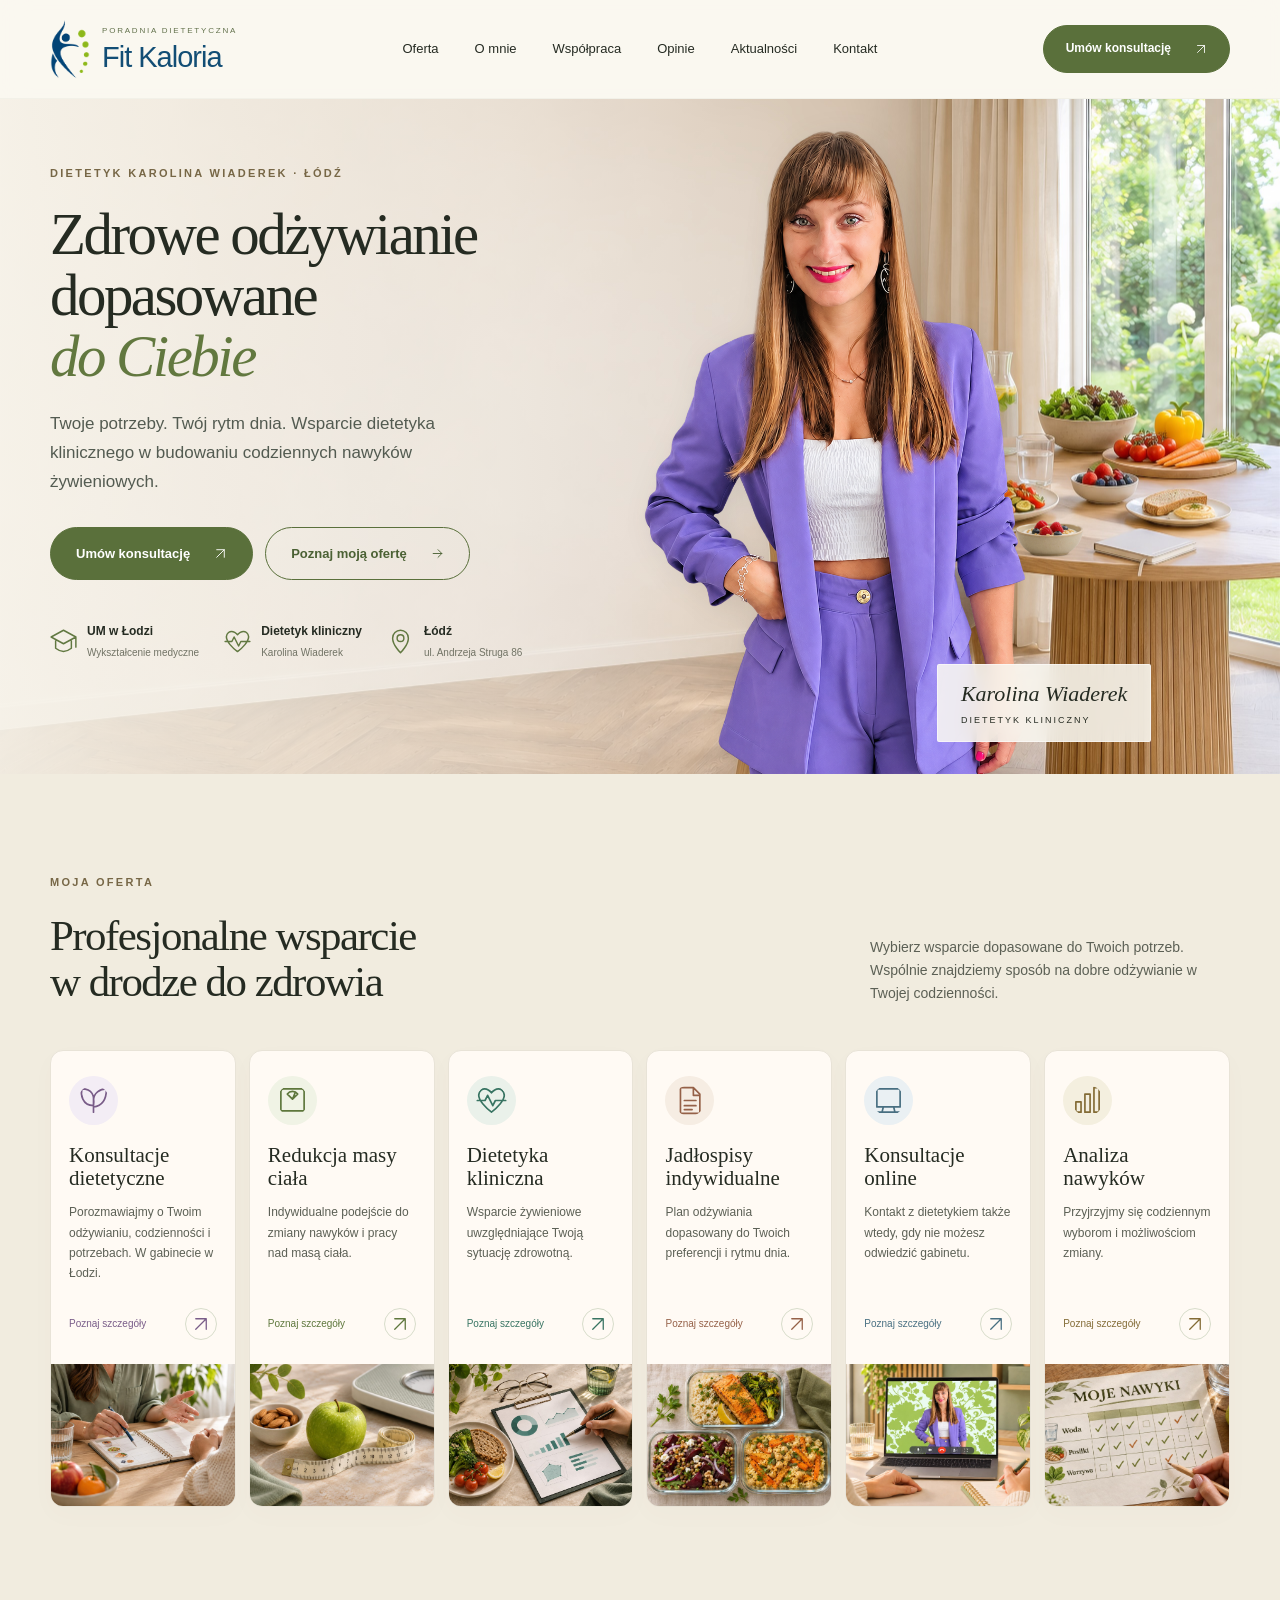
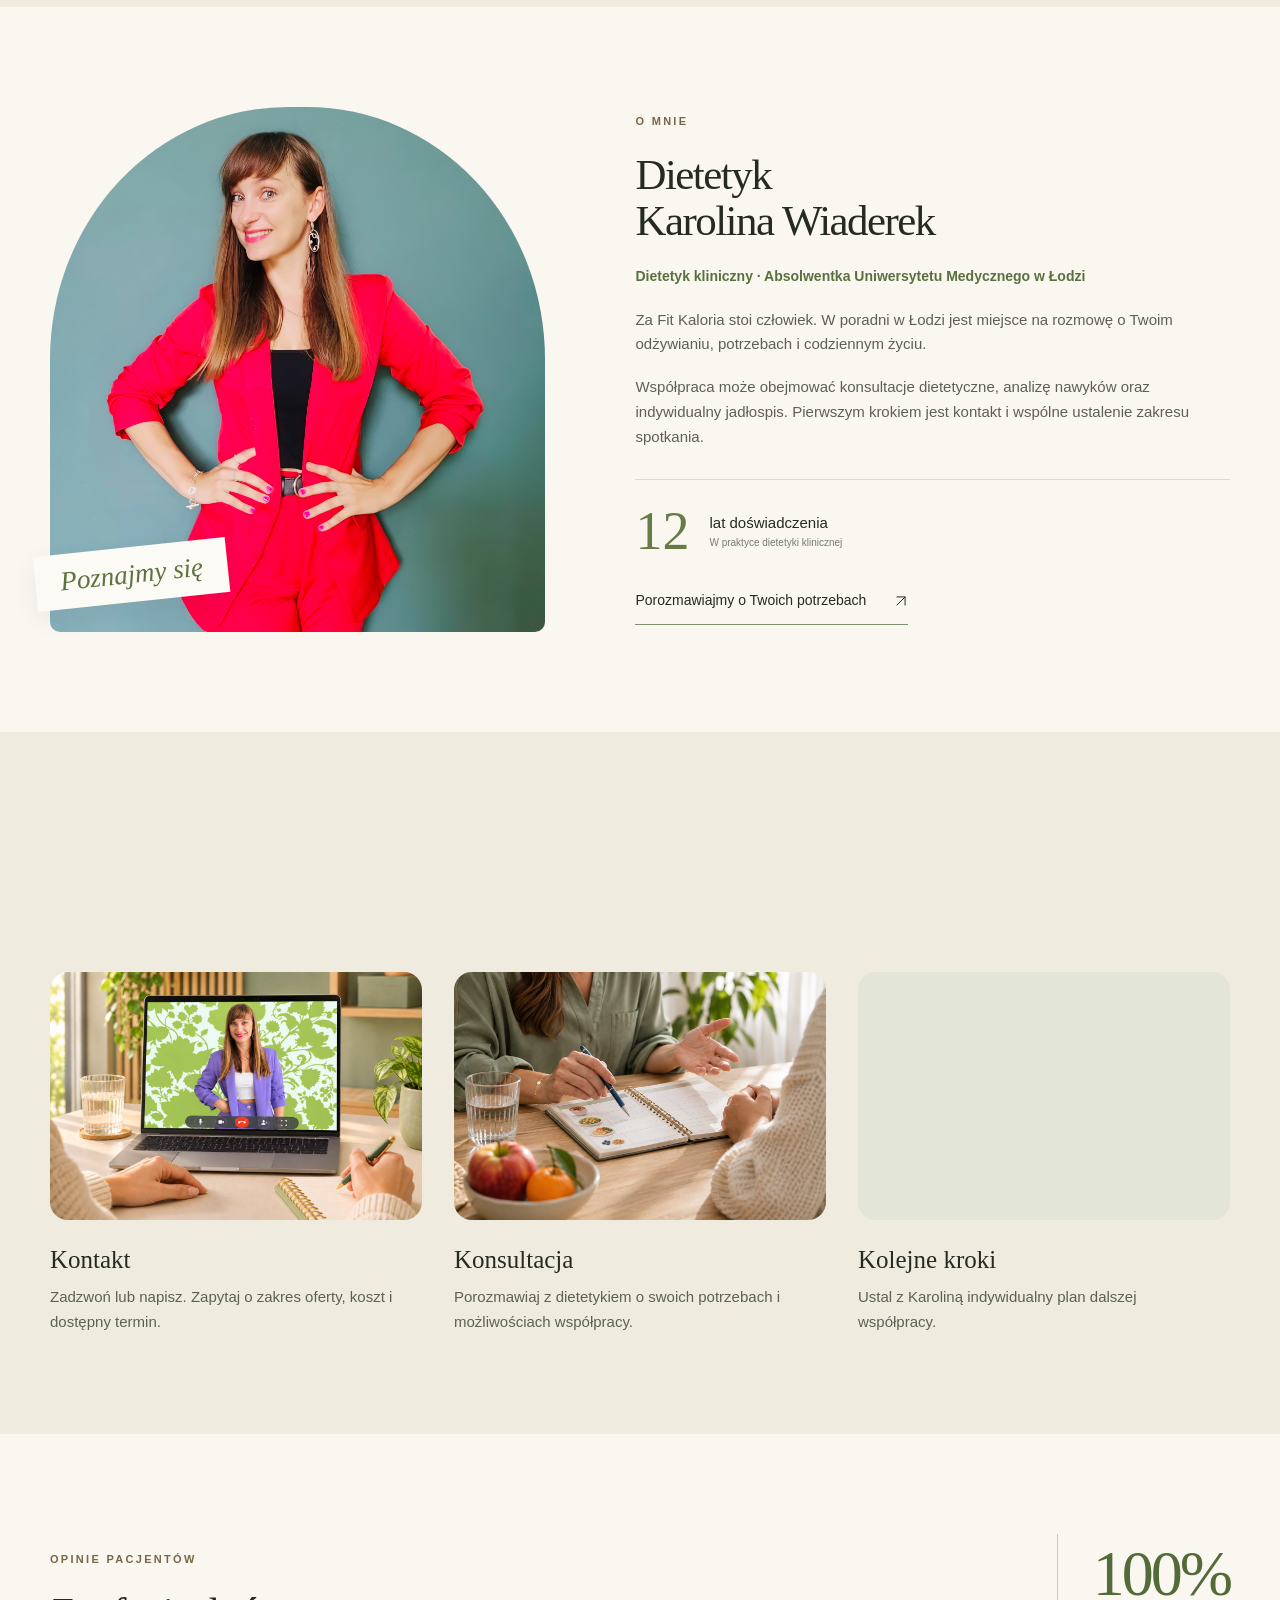
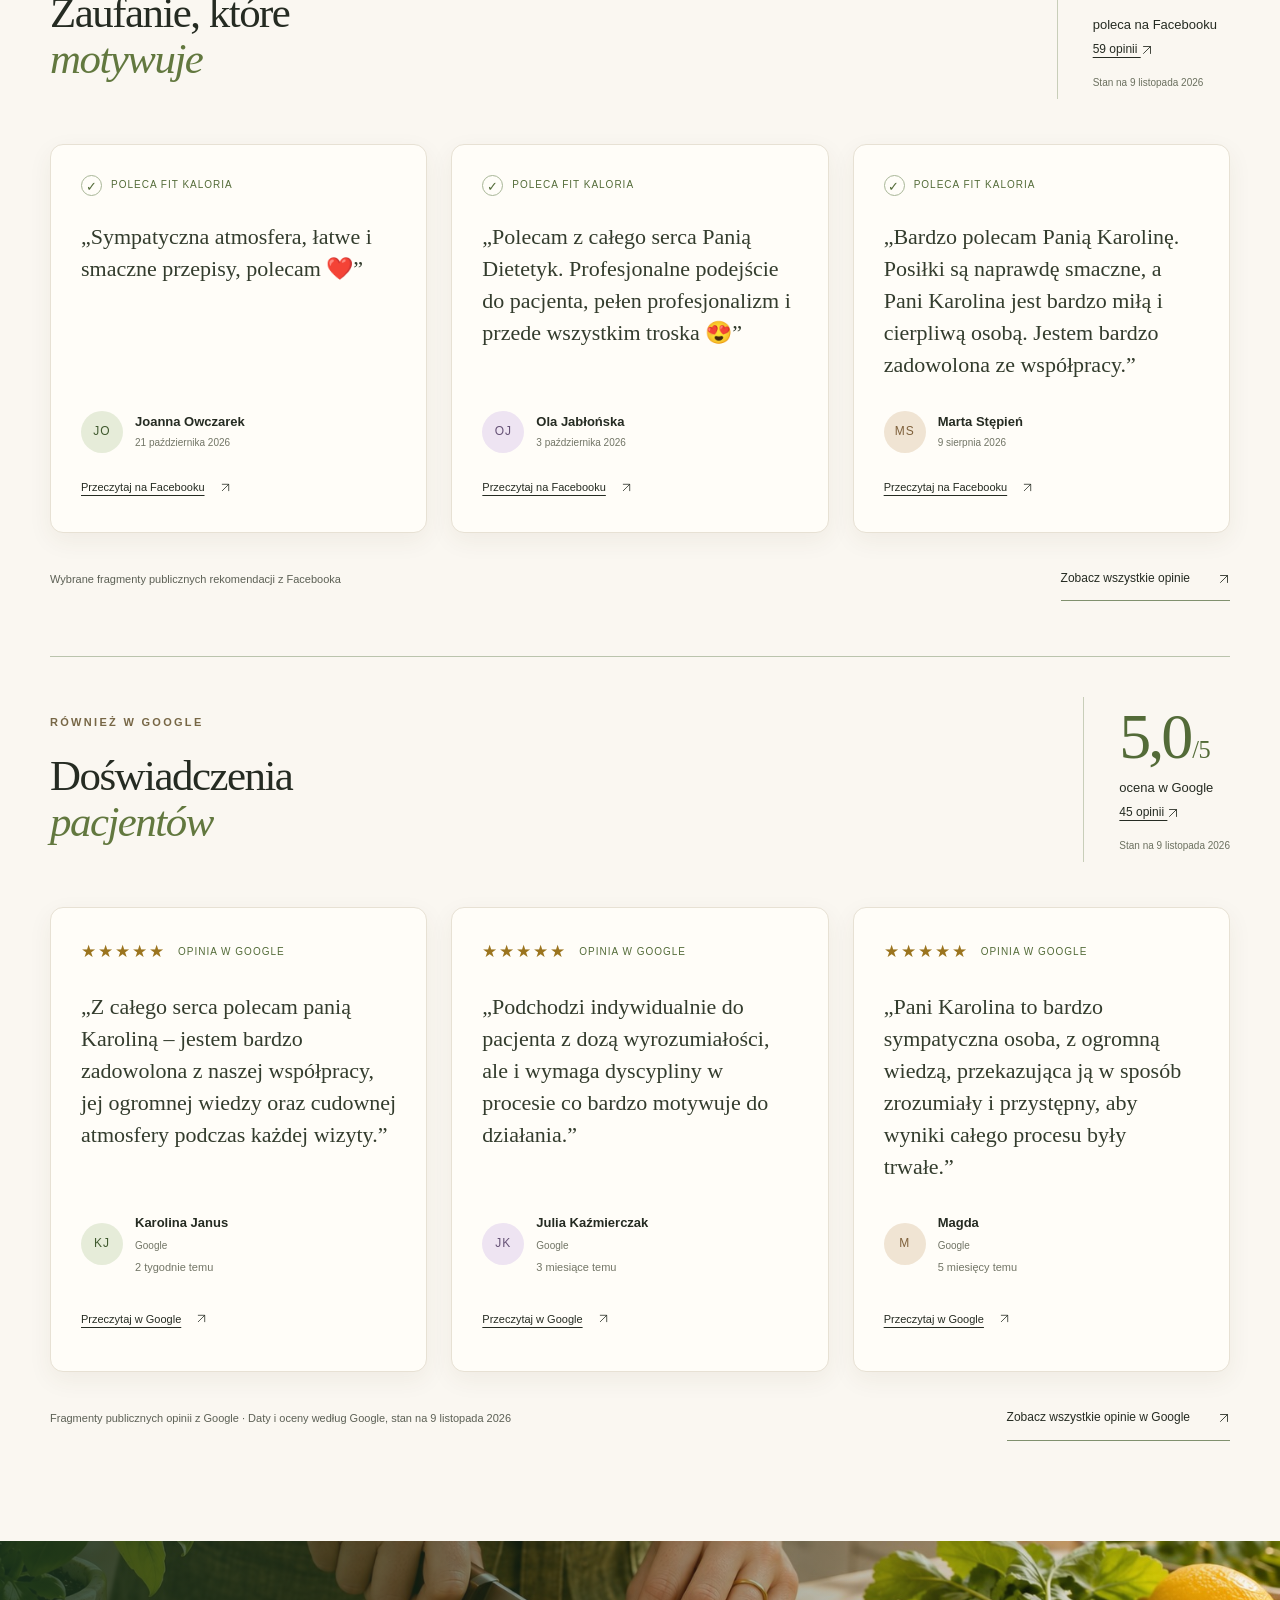
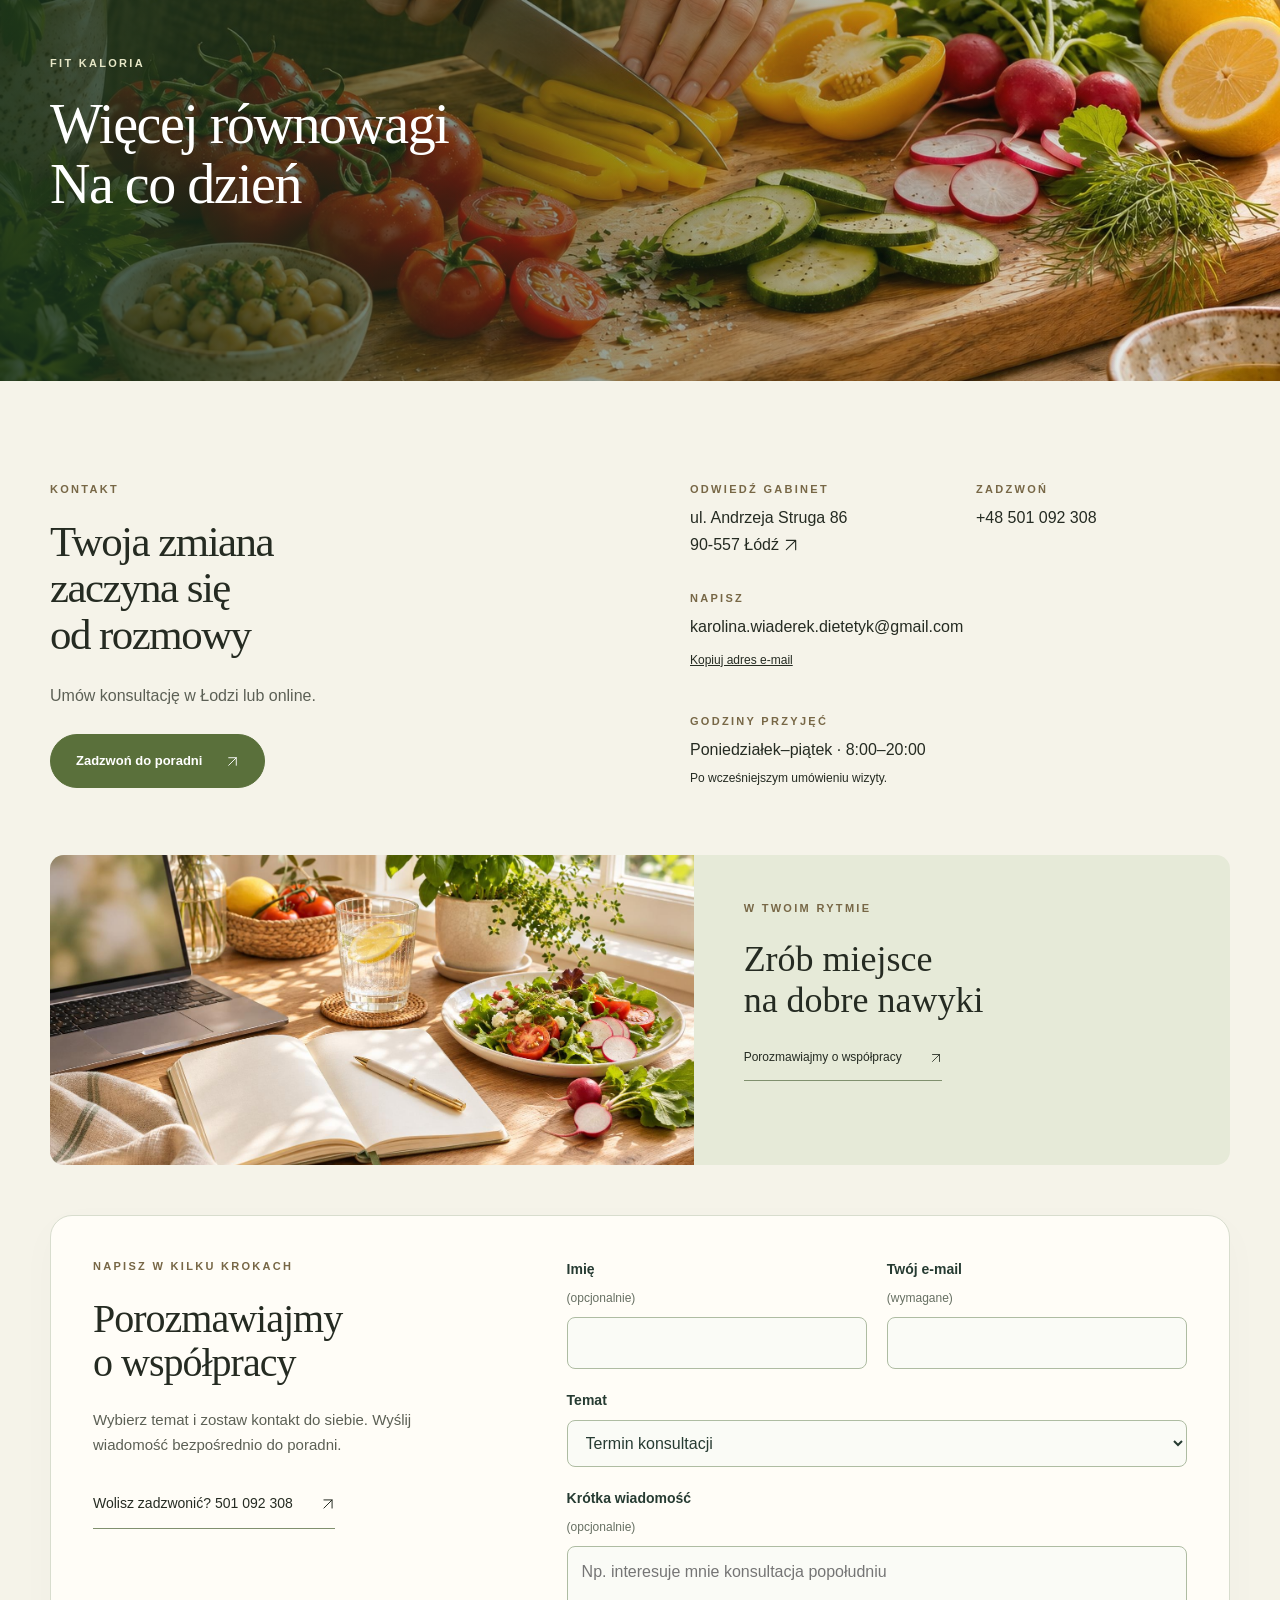
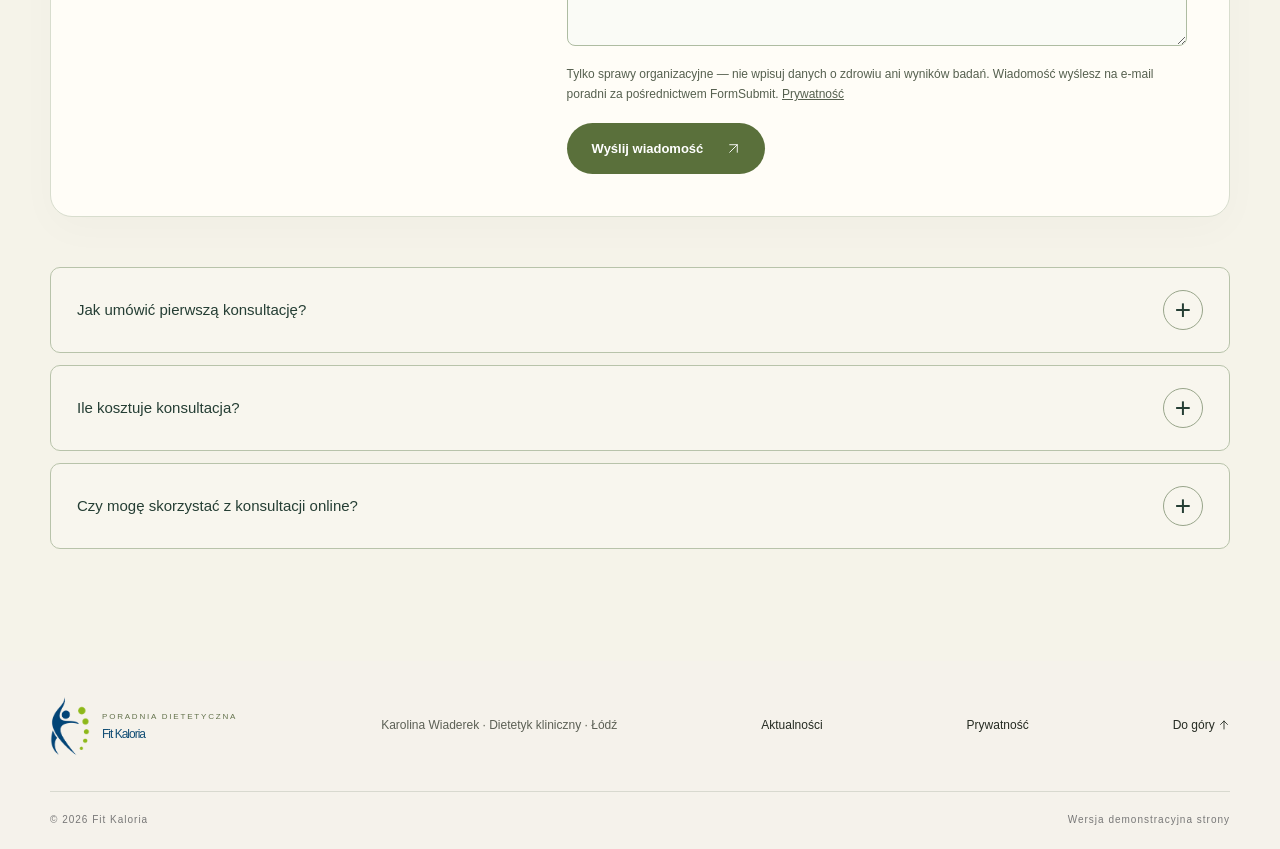
==== commit 9bea7593: "Correct dessert bowl perspective and contact shadow in homepage hero" ====
--- a/index.html
+++ b/index.html
@@ -1 +1 @@
-<!doctype html><html lang="pl"><head><meta charset="utf-8"><meta name="viewport" content="width=device-width,initial-scale=1"><meta name="theme-color" content="#f7f3eb"><title>Fit Kaloria — Karolina Wiaderek | Dietetyk kliniczny Łódź</title><meta name="description" content="Fit Kaloria, Karolina Wiaderek — dietetyk kliniczny w Łodzi. Konsultacje, indywidualne jadłospisy i wsparcie żywieniowe. Struga 86. Tel. 501 092 308."><link rel="canonical" href="https://gipsdrill.github.io/fit-kaloria-natural-premium/"><link rel="icon" href="favicon.ico?v=20" sizes="any"><link rel="icon" type="image/png" sizes="32x32" href="favicon-32.png?v=20"><link rel="icon" type="image/svg+xml" href="favicon.svg?v=20"><link rel="apple-touch-icon" sizes="180x180" href="apple-touch-icon.png?v=20"><link rel="stylesheet" href="style.css?v=34"><script src="app.js?v=24" defer></script><script type="application/ld+json">{"@context":"https://schema.org","@type":"LocalBusiness","name":"Fit Kaloria — Karolina Wiaderek","description":"Poradnia dietetyczna. Dietetyk kliniczny w Łodzi.","url":"https://gipsdrill.github.io/fit-kaloria-natural-premium/","telephone":"+48 501 092 308","email":"karolina.wiaderek.dietetyk@gmail.com","address":{"@type":"PostalAddress","streetAddress":"ul. Andrzeja Struga 86","postalCode":"90-557","addressLocality":"Łódź","addressCountry":"PL"},"openingHours":["Mo-Fr 08:00-20:00"],"image":"https://gipsdrill.github.io/fit-kaloria-natural-premium/karolina-purple.jpg","@id":"https://gipsdrill.github.io/fit-kaloria-natural-premium/#poradnia","hasMap":"https://www.google.com/maps/place/Mgr+dietetyk+Karolina+Wiaderek+Poradnia+%22Fit+Kaloria%22/@51.7617247,19.4341873,17z/data=!3m1!4b1!4m5!3m4!1s0x471a35250b10f0a1:0xd8a62a814ab3b971!8m2!3d51.7617247!4d19.4341873","sameAs":["https://www.google.com/maps/place/Mgr+dietetyk+Karolina+Wiaderek+Poradnia+%22Fit+Kaloria%22/@51.7617247,19.4341873,17z/data=!3m1!4b1!4m5!3m4!1s0x471a35250b10f0a1:0xd8a62a814ab3b971!8m2!3d51.7617247!4d19.4341873","https://www.facebook.com/profile.php?id=100089357919979"],"geo":{"@type":"GeoCoordinates","latitude":51.7617247,"longitude":19.4341873},"areaServed":{"@type":"City","name":"Łódź"},"hasOfferCatalog":{"@type":"OfferCatalog","name":"Oferta Fit Kaloria","itemListElement":[{"@type":"Offer","itemOffered":{"@type":"Service","name":"Konsultacje dietetyczne","url":"https://gipsdrill.github.io/fit-kaloria-natural-premium/konsultacje-dietetyczne.html"}},{"@type":"Offer","itemOffered":{"@type":"Service","name":"Redukcja masy ciała","url":"https://gipsdrill.github.io/fit-kaloria-natural-premium/redukcja-masy-ciala.html"}},{"@type":"Offer","itemOffered":{"@type":"Service","name":"Dietetyka kliniczna","url":"https://gipsdrill.github.io/fit-kaloria-natural-premium/dietetyka-kliniczna.html"}},{"@type":"Offer","itemOffered":{"@type":"Service","name":"Jadłospisy indywidualne","url":"https://gipsdrill.github.io/fit-kaloria-natural-premium/jadlospisy-indywidualne.html"}},{"@type":"Offer","itemOffered":{"@type":"Service","name":"Konsultacje online","url":"https://gipsdrill.github.io/fit-kaloria-natural-premium/konsultacje-online.html"}},{"@type":"Offer","itemOffered":{"@type":"Service","name":"Analiza nawyków","url":"https://gipsdrill.github.io/fit-kaloria-natural-premium/analiza-nawykow.html"}}]}}</script><meta property="og:type" content="website"><meta property="og:locale" content="pl_PL"><meta property="og:site_name" content="Fit Kaloria — Poradnia Dietetyczna"><meta property="og:title" content="Fit Kaloria — Karolina Wiaderek | Dietetyk Łódź"><meta property="og:description" content="Odżywianie dopasowane do Ciebie. Konsultacje dietetyczne, indywidualne jadłospisy i wsparcie w zmianie nawyków. Łódź, ul. Struga 86."><meta property="og:url" content="https://gipsdrill.github.io/fit-kaloria-natural-premium/"><meta property="og:image" content="https://gipsdrill.github.io/fit-kaloria-natural-premium/fit-kaloria-social-v21.jpg"><meta property="og:image:secure_url" content="https://gipsdrill.github.io/fit-kaloria-natural-premium/fit-kaloria-social-v21.jpg"><meta property="og:image:type" content="image/jpeg"><meta property="og:image:width" content="1200"><meta property="og:image:height" content="630"><meta property="og:image:alt" content="Fit Kaloria — poradnia dietetyczna Karoliny Wiaderek. Portret dietetyczki na kremowym tle."><meta name="twitter:card" content="summary_large_image"><meta name="twitter:title" content="Fit Kaloria — Karolina Wiaderek | Dietetyk Łódź"><meta name="twitter:description" content="Odżywianie dopasowane do Ciebie. Konsultacje dietetyczne, indywidualne jadłospisy i wsparcie w zmianie nawyków. Łódź, ul. Struga 86."><meta name="twitter:image" content="https://gipsdrill.github.io/fit-kaloria-natural-premium/fit-kaloria-social-v21.jpg"><meta name="twitter:image:alt" content="Fit Kaloria — poradnia dietetyczna Karoliny Wiaderek. Portret dietetyczki na kremowym tle."><link data-selected-hero rel="stylesheet" href="hero-garden.css?v=36"><link data-selected-hero rel="preload" as="image" href="hero-garden.jpg" imagesrcset="hero-garden.jpg 1x, hero-garden-large.jpg 2x" media="(min-width:701px)"><link data-selected-hero rel="preload" as="image" href="hero-garden-mobile.jpg" media="(max-width:700px)"><script data-selected-hero src="hero-garden.js?v=36" defer></script></head><body class="natural" id="top"><a href="#main" class="skip-link">Przejdź do treści</a><header class="site-header" id="start"><div class="container header-inner"><a class="brand" href="#top" aria-label="Fit Kaloria — początek strony"><img class="brand-mark" src="logo-fit-kaloria.png" alt="" aria-hidden="true" width="213" height="320"><span><small>PORADNIA DIETETYCZNA</small>Fit Kaloria</span></a><nav class="desktop-nav" aria-label="Nawigacja główna"><a href="#oferta">Oferta</a><a href="#o-mnie">O mnie</a><a href="#proces">Współpraca</a><a href="#opinie">Opinie</a><a href="aktualnosci.html">Aktualności</a><a href="#kontakt">Kontakt</a></nav><a class="button header-cta" href="#kontakt">Umów konsultację <span class="link-arrow"><svg class="ui-arrow" viewBox="0 0 24 24" width="24" height="24" aria-hidden="true" focusable="false"><path d="M5 19 19 5M5 5h14v14"/></svg></span></a><button class="menu-toggle" aria-expanded="false" aria-controls="mobile-menu">Menu <span aria-hidden="true">☰</span></button></div><nav id="mobile-menu" class="mobile-menu" aria-label="Nawigacja mobilna" hidden><a href="#oferta">Oferta</a><a href="#o-mnie">O mnie</a><a href="#proces">Współpraca</a><a href="#opinie">Opinie</a><a href="aktualnosci.html">Aktualności</a><a href="#kontakt">Kontakt</a></nav></header><main id="main"><section class="natural-hero natural-hero--ogrod"><img class="hero-dessert" src="hero-dessert.png" alt="" aria-hidden="true" width="600" height="400" hidden><div class="container hero-grid"><div class="hero-copy"><span class="eyebrow">DIETETYK KAROLINA WIADEREK · ŁÓDŹ</span><h1>Zdrowe odżywianie<br>dopasowane<br> <em>do Ciebie</em></h1><p>Twoje potrzeby. Twój rytm dnia. Wsparcie dietetyka klinicznego w budowaniu codziennych nawyków żywieniowych.</p><div class="actions"><a class="button" href="#kontakt">Umów konsultację <span class="link-arrow"><svg class="ui-arrow" viewBox="0 0 24 24" width="24" height="24" aria-hidden="true" focusable="false"><path d="M5 19 19 5M5 5h14v14"/></svg></span></a><a class="button outline" href="#oferta">Poznaj moją ofertę <span class="link-arrow"><svg class="ui-arrow" viewBox="0 0 24 24" width="24" height="24" aria-hidden="true" focusable="false"><path d="M4 12h16m-7-7 7 7-7 7"/></svg></span></a></div><div class="hero-facts"><div><svg class="icon" viewBox="0 0 24 24" aria-hidden="true" fill="none" stroke="currentColor" stroke-width="1.3" stroke-linecap="round" stroke-linejoin="round"><path d="m1 8 11-6 11 6-11 6L1 8Zm4 3v7c5 4 9 4 14 0v-7m4-3v9"/></svg><span><strong>UM w Łodzi</strong><small>Wykształcenie medyczne</small></span></div><div><svg class="icon" viewBox="0 0 24 24" aria-hidden="true" fill="none" stroke="currentColor" stroke-width="1.3" stroke-linecap="round" stroke-linejoin="round"><path d="M20 4c-4-3-8 2-8 2S8 1 4 4C-3 10 12 21 12 21S27 10 20 4ZM1 12h6l2-4 4 8 2-4h8"/></svg><span><strong>Dietetyk kliniczny</strong><small>Karolina Wiaderek</small></span></div><div><svg class="icon" viewBox="0 0 24 24" aria-hidden="true" fill="none" stroke="currentColor" stroke-width="1.3" stroke-linecap="round" stroke-linejoin="round"><path d="M19 9c0 6-7 13-7 13S5 15 5 9a7 7 0 0 1 14 0ZM15 9a3 3 0 1 1-6 0 3 3 0 0 1 6 0"/></svg><span><strong>Łódź</strong><small>ul. Andrzeja Struga 86</small></span></div></div></div><div class="hero-portrait"><div class="organic-shape"></div><img class="cutout" src="karolina-cutout.png" width="1254" height="1254" alt="Karolina Wiaderek w fioletowym garniturze" fetchpriority="high"><span class="handwritten">Małe kroki<br>Twoja zmiana</span><div class="portrait-label">Karolina Wiaderek <small>DIETETYK KLINICZNY</small></div></div></div></section><section id="oferta" class="offer section"><div class="container"><div class="section-heading reveal"><div><span class="eyebrow">MOJA OFERTA</span><h2>Profesjonalne wsparcie<br>w drodze do zdrowia</h2></div><p>Wybierz wsparcie dopasowane do Twoich potrzeb.<br>Wspólnie znajdziemy sposób na dobre odżywianie w Twojej codzienności.</p></div><div class="service-grid"><a class="service-card reveal" href="konsultacje-dietetyczne.html"><svg class="icon" viewBox="0 0 24 24" aria-hidden="true" fill="none" stroke="currentColor" stroke-width="1.3" stroke-linecap="round" stroke-linejoin="round"><path d="M12 21V10M12 16C3 16 2 7 3 3c8 0 10 5 9 13ZM12 12c0-6 5-9 10-9 0 8-3 13-10 14"/></svg><h3>Konsultacje dietetyczne</h3><p>Porozmawiajmy o Twoim odżywianiu, codzienności i potrzebach. W gabinecie w Łodzi.</p><span class="card-link">Poznaj szczegóły <b><svg class="ui-arrow" viewBox="0 0 24 24" width="24" height="24" aria-hidden="true" focusable="false"><path d="M5 19 19 5M5 5h14v14"/></svg></b></span><div class="service-visual service-visual-0"><img src="consultation-premium.jpg" alt="" aria-hidden="true" width="1400" height="933" loading="lazy"></div></a><a class="service-card reveal" href="redukcja-masy-ciala.html"><svg class="icon" viewBox="0 0 24 24" aria-hidden="true" fill="none" stroke="currentColor" stroke-width="1.3" stroke-linecap="round" stroke-linejoin="round"><path d="M5 3h14a2 2 0 0 1 2 2v15H3V5a2 2 0 0 1 2-2ZM8 7a5 5 0 0 1 8 0l-4 4-4-4Zm4 4 2-5"/></svg><h3>Redukcja masy ciała</h3><p>Indywidualne podejście do zmiany nawyków i pracy nad masą ciała.</p><span class="card-link">Poznaj szczegóły <b><svg class="ui-arrow" viewBox="0 0 24 24" width="24" height="24" aria-hidden="true" focusable="false"><path d="M5 19 19 5M5 5h14v14"/></svg></b></span><div class="service-visual service-visual-1"><img src="weight.jpg" alt="" aria-hidden="true" width="1200" height="800" loading="lazy"></div></a><a class="service-card reveal" href="dietetyka-kliniczna.html"><svg class="icon" viewBox="0 0 24 24" aria-hidden="true" fill="none" stroke="currentColor" stroke-width="1.3" stroke-linecap="round" stroke-linejoin="round"><path d="M20 4c-4-3-8 2-8 2S8 1 4 4C-3 10 12 21 12 21S27 10 20 4ZM1 12h6l2-4 4 8 2-4h8"/></svg><h3>Dietetyka kliniczna</h3><p>Wsparcie żywieniowe uwzględniające Twoją sytuację zdrowotną.</p><span class="card-link">Poznaj szczegóły <b><svg class="ui-arrow" viewBox="0 0 24 24" width="24" height="24" aria-hidden="true" focusable="false"><path d="M5 19 19 5M5 5h14v14"/></svg></b></span><div class="service-visual service-visual-2"><img src="clinical-premium.jpg" alt="" aria-hidden="true" width="1400" height="933" loading="lazy"></div></a><a class="service-card reveal" href="jadlospisy-indywidualne.html"><svg class="icon" viewBox="0 0 24 24" aria-hidden="true" fill="none" stroke="currentColor" stroke-width="1.3" stroke-linecap="round" stroke-linejoin="round"><path d="M5 2h10l5 5v15H5V2Zm10 0v6h5M8 12h9M8 16h9M8 19h6"/></svg><h3>Jadłospisy indywidualne</h3><p>Plan odżywiania dopasowany do Twoich preferencji i rytmu dnia.</p><span class="card-link">Poznaj szczegóły <b><svg class="ui-arrow" viewBox="0 0 24 24" width="24" height="24" aria-hidden="true" focusable="false"><path d="M5 19 19 5M5 5h14v14"/></svg></b></span><div class="service-visual service-visual-3"><img src="mealplan.jpg" alt="" aria-hidden="true" width="1200" height="800" loading="lazy"></div></a><a class="service-card reveal" href="konsultacje-online.html"><svg class="icon" viewBox="0 0 24 24" aria-hidden="true" fill="none" stroke="currentColor" stroke-width="1.3" stroke-linecap="round" stroke-linejoin="round"><path d="M3 3h18v14H3V3ZM1 21h22M8 17l-1 4m9-4 1 4"/></svg><h3>Konsultacje online</h3><p>Kontakt z dietetykiem także wtedy, gdy nie możesz odwiedzić gabinetu.</p><span class="card-link">Poznaj szczegóły <b><svg class="ui-arrow" viewBox="0 0 24 24" width="24" height="24" aria-hidden="true" focusable="false"><path d="M5 19 19 5M5 5h14v14"/></svg></b></span><div class="service-visual service-visual-4"><img src="online-purple.jpg" alt="" aria-hidden="true" width="1200" height="800" loading="lazy"></div></a><a class="service-card reveal" href="analiza-nawykow.html"><svg class="icon" viewBox="0 0 24 24" aria-hidden="true" fill="none" stroke="currentColor" stroke-width="1.3" stroke-linecap="round" stroke-linejoin="round"><path d="M3 21V13h4v8Zm7 0V7h4v14Zm7 0V2h4v19Z"/></svg><h3>Analiza nawyków</h3><p>Przyjrzyjmy się codziennym wyborom i możliwościom zmiany.</p><span class="card-link">Poznaj szczegóły <b><svg class="ui-arrow" viewBox="0 0 24 24" width="24" height="24" aria-hidden="true" focusable="false"><path d="M5 19 19 5M5 5h14v14"/></svg></b></span><div class="service-visual service-visual-5"><img src="habits-tracker.jpg" alt="" aria-hidden="true" width="1200" height="800" loading="lazy"></div></a></div></div></section><section id="o-mnie" class="about section"><div class="container about-grid"><div class="about-photo reveal"><img src="karolina-red.jpg" width="2048" height="2048" loading="lazy" alt="Karolina Wiaderek w czerwonej marynarce"><span class="photo-note">Poznajmy się</span></div><div class="about-copy reveal"><span class="eyebrow">O MNIE</span><h2>Dietetyk<br>Karolina Wiaderek</h2><p class="olive">Dietetyk kliniczny · Absolwentka Uniwersytetu Medycznego w Łodzi</p><p>Za Fit Kaloria stoi człowiek. W poradni w Łodzi jest miejsce na rozmowę o Twoim odżywianiu, potrzebach i codziennym życiu.</p><p>Współpraca może obejmować konsultacje dietetyczne, analizę nawyków oraz indywidualny jadłospis. Pierwszym krokiem jest kontakt i wspólne ustalenie zakresu spotkania.</p><div class="experience"><strong>12</strong><div>lat doświadczenia<small>W praktyce dietetyki klinicznej</small></div></div><a class="text-link" href="#kontakt">Porozmawiajmy o Twoich potrzebach <span class="link-arrow"><svg class="ui-arrow" viewBox="0 0 24 24" width="24" height="24" aria-hidden="true" focusable="false"><path d="M5 19 19 5M5 5h14v14"/></svg></span></a></div></div></section><section id="proces" class="process section"><div class="container"><div class="center reveal"><span class="eyebrow">JAK ZACZĄĆ WSPÓŁPRACĘ</span><h2>Pierwszy krok jest prosty</h2></div><div class="process-grid"><article class="reveal"><div class="process-photo"><img src="online-purple.jpg" width="1400" height="933" loading="lazy" decoding="async" alt="Kontakt z Karoliną Wiaderek przez internet — fotografia ilustracyjna"></div><h3>Kontakt</h3><p>Zadzwoń lub napisz. Zapytaj o zakres oferty, koszt i dostępny termin.</p></article><article class="reveal"><div class="process-photo"><img src="consultation-premium.jpg" width="1400" height="933" loading="lazy" decoding="async" alt="Rozmowa o codziennym odżywianiu przy wspólnym stole — fotografia ilustracyjna"></div><h3>Konsultacja</h3><p>Porozmawiaj z dietetykiem o swoich potrzebach i możliwościach współpracy.</p></article><article class="reveal"><div class="process-photo"><img src="process-direction-filled.jpg" width="1400" height="933" loading="lazy" decoding="async" alt="Wypełniony planer posiłków i małych codziennych zmian"></div><h3>Kolejne kroki</h3><p>Ustal z Karoliną indywidualny plan dalszej współpracy.</p></article></div></div></section><section id="opinie" class="opinions section" aria-labelledby="opinions-title"><div class="container"><div class="reviews-heading reveal"><div><span class="eyebrow">OPINIE PACJENTÓW</span><h2 id="opinions-title">Zaufanie, które<br><em>motywuje</em></h2></div><div class="reviews-rating"><a href="https://www.facebook.com/profile.php?id=100089357919979&amp;sk=reviews" target="_blank" rel="noopener noreferrer" aria-label="100 procent poleca, 59 opinii — zobacz rekomendacje na Facebooku"><strong>100%</strong><span>poleca na Facebooku</span><span class="reviews-count">59 opinii <span class="link-arrow" aria-hidden="true"><svg class="ui-arrow" viewBox="0 0 24 24" width="24" height="24" aria-hidden="true" focusable="false"><path d="M5 19 19 5M5 5h14v14"/></svg></span></span></a><small>Stan na 9 listopada 2026</small></div></div><div class="reviews-grid"><figure class="review-card reveal"><div class="review-recommends"><span aria-hidden="true">✓</span> Poleca Fit Kaloria</div><blockquote cite="https://www.facebook.com/joanna.owczarek.14/posts/pfbid02WuuSQ4c2e4C1T7g9t3X2cMjEcWPpSVGaVyHeqSx7U6V78qfizSyQPWGCchpttrAsl"><p>„Sympatyczna atmosfera, łatwe i smaczne przepisy, polecam ❤️”</p></blockquote><figcaption><span class="review-initials" aria-hidden="true">JO</span><div><span class="review-name">Joanna Owczarek</span><time datetime="2026-10-21">21 października 2026</time></div></figcaption><a class="review-source" href="https://www.facebook.com/joanna.owczarek.14/posts/pfbid02WuuSQ4c2e4C1T7g9t3X2cMjEcWPpSVGaVyHeqSx7U6V78qfizSyQPWGCchpttrAsl" target="_blank" rel="noopener noreferrer" aria-label="Przeczytaj pełną opinię Joanna Owczarek na Facebooku">Przeczytaj na Facebooku <span class="link-arrow" aria-hidden="true"><svg class="ui-arrow" viewBox="0 0 24 24" width="24" height="24" aria-hidden="true" focusable="false"><path d="M5 19 19 5M5 5h14v14"/></svg></span></a></figure><figure class="review-card reveal"><div class="review-recommends"><span aria-hidden="true">✓</span> Poleca Fit Kaloria</div><blockquote cite="https://www.facebook.com/ola.boruszewska.9/posts/pfbid02fcZiLbEadskgMvyeNUvij6CbBAMWwHtJXq2Giww8P4EMPZJq7A9AGcSLjbbgANdMl"><p>„Polecam z całego serca Panią Dietetyk. Profesjonalne podejście do pacjenta, pełen profesjonalizm i przede wszystkim troska 😍”</p></blockquote><figcaption><span class="review-initials" aria-hidden="true">OJ</span><div><span class="review-name">Ola Jabłońska</span><time datetime="2026-10-03">3 października 2026</time></div></figcaption><a class="review-source" href="https://www.facebook.com/ola.boruszewska.9/posts/pfbid02fcZiLbEadskgMvyeNUvij6CbBAMWwHtJXq2Giww8P4EMPZJq7A9AGcSLjbbgANdMl" target="_blank" rel="noopener noreferrer" aria-label="Przeczytaj pełną opinię Ola Jabłońska na Facebooku">Przeczytaj na Facebooku <span class="link-arrow" aria-hidden="true"><svg class="ui-arrow" viewBox="0 0 24 24" width="24" height="24" aria-hidden="true" focusable="false"><path d="M5 19 19 5M5 5h14v14"/></svg></span></a></figure><figure class="review-card reveal"><div class="review-recommends"><span aria-hidden="true">✓</span> Poleca Fit Kaloria</div><blockquote cite="https://www.facebook.com/permalink.php?story_fbid=pfbid027wYNBWqaXnH6uTH15udUowrWkuy9GqmeiU2VArmY7yCeMm7dGDjGRLqKdkiLvN6Pl&amp;id=100013738157498"><p>„Bardzo polecam Panią Karolinę. Posiłki są naprawdę smaczne, a Pani Karolina jest bardzo miłą i cierpliwą osobą. Jestem bardzo zadowolona ze współpracy.”</p></blockquote><figcaption><span class="review-initials" aria-hidden="true">MS</span><div><span class="review-name">Marta Stępień</span><time datetime="2026-08-09">9 sierpnia 2026</time></div></figcaption><a class="review-source" href="https://www.facebook.com/permalink.php?story_fbid=pfbid027wYNBWqaXnH6uTH15udUowrWkuy9GqmeiU2VArmY7yCeMm7dGDjGRLqKdkiLvN6Pl&amp;id=100013738157498" target="_blank" rel="noopener noreferrer" aria-label="Przeczytaj pełną opinię Marta Stępień na Facebooku">Przeczytaj na Facebooku <span class="link-arrow" aria-hidden="true"><svg class="ui-arrow" viewBox="0 0 24 24" width="24" height="24" aria-hidden="true" focusable="false"><path d="M5 19 19 5M5 5h14v14"/></svg></span></a></figure></div><div class="reviews-footnote"><p>Wybrane fragmenty publicznych rekomendacji z Facebooka</p><a class="text-link" href="https://www.facebook.com/profile.php?id=100089357919979&amp;sk=reviews" target="_blank" rel="noopener noreferrer">Zobacz wszystkie opinie <span class="link-arrow" aria-hidden="true"><svg class="ui-arrow" viewBox="0 0 24 24" width="24" height="24" aria-hidden="true" focusable="false"><path d="M5 19 19 5M5 5h14v14"/></svg></span></a></div><div class="google-reviews"><div class="reviews-heading google-reviews-heading reveal"><div><span class="eyebrow">RÓWNIEŻ W GOOGLE</span><h2 id="google-opinions-title">Doświadczenia<br><em>pacjentów</em></h2></div><div class="reviews-rating google-reviews-rating"><a href="https://www.google.com/maps/place/Mgr+dietetyk+Karolina+Wiaderek+Poradnia+%22Fit+Kaloria%22/@51.7617247,19.4341873,17z/data=!3m1!4b1!4m5!3m4!1s0x471a35250b10f0a1:0xd8a62a814ab3b971!8m2!3d51.7617247!4d19.4341873" target="_blank" rel="noopener noreferrer" aria-label="Ocena 5,0 na 5, 45 opinii — zobacz opinie w Google"><strong>5,0<span class="rating-denominator">/5</span></strong><span>ocena w Google</span><span class="reviews-count">45 opinii <span class="link-arrow" aria-hidden="true"><svg class="ui-arrow" viewBox="0 0 24 24" width="24" height="24" aria-hidden="true" focusable="false"><path d="M5 19 19 5M5 5h14v14"/></svg></span></span></a><small>Stan na 9 listopada 2026</small></div></div><div class="reviews-grid google-reviews-grid"><figure class="review-card google-review-card reveal"><div class="review-recommends"><span class="google-stars" aria-label="Ocena 5 na 5">★★★★★</span><span class="google-label">Opinia w Google</span></div><blockquote cite="https://www.google.com/maps/contrib/102155759133729862089/reviews?hl=pl"><p>„Z całego serca polecam panią Karoliną – jestem bardzo zadowolona z naszej współpracy, jej ogromnej wiedzy oraz cudownej atmosfery podczas każdej wizyty.”</p></blockquote><figcaption><span class="review-initials" aria-hidden="true">KJ</span><div><span class="review-name">Karolina Janus</span><span class="google-source-label">Google</span><span class="google-review-date" title="Data wyświetlana przez Google 9 listopada 2026">2 tygodnie temu</span></div></figcaption><a class="review-source" href="https://www.google.com/maps/contrib/102155759133729862089/reviews?hl=pl" target="_blank" rel="noopener noreferrer" aria-label="Przeczytaj opinię Karolina Janus w Google">Przeczytaj w Google <span class="link-arrow" aria-hidden="true"><svg class="ui-arrow" viewBox="0 0 24 24" width="24" height="24" aria-hidden="true" focusable="false"><path d="M5 19 19 5M5 5h14v14"/></svg></span></a></figure><figure class="review-card google-review-card reveal"><div class="review-recommends"><span class="google-stars" aria-label="Ocena 5 na 5">★★★★★</span><span class="google-label">Opinia w Google</span></div><blockquote cite="https://www.google.com/maps/contrib/100512553528512157415/reviews?hl=pl"><p>„Podchodzi indywidualnie do pacjenta z dozą wyrozumiałości, ale i wymaga dyscypliny w procesie co bardzo motywuje do działania.”</p></blockquote><figcaption><span class="review-initials" aria-hidden="true">JK</span><div><span class="review-name">Julia Kaźmierczak</span><span class="google-source-label">Google</span><span class="google-review-date" title="Data wyświetlana przez Google 9 listopada 2026">3 miesiące temu</span></div></figcaption><a class="review-source" href="https://www.google.com/maps/contrib/100512553528512157415/reviews?hl=pl" target="_blank" rel="noopener noreferrer" aria-label="Przeczytaj opinię Julia Kaźmierczak w Google">Przeczytaj w Google <span class="link-arrow" aria-hidden="true"><svg class="ui-arrow" viewBox="0 0 24 24" width="24" height="24" aria-hidden="true" focusable="false"><path d="M5 19 19 5M5 5h14v14"/></svg></span></a></figure><figure class="review-card google-review-card reveal"><div class="review-recommends"><span class="google-stars" aria-label="Ocena 5 na 5">★★★★★</span><span class="google-label">Opinia w Google</span></div><blockquote cite="https://www.google.com/maps/contrib/114788322170059263112/reviews?hl=pl"><p>„Pani Karolina to bardzo sympatyczna osoba, z ogromną wiedzą, przekazująca ją w sposób zrozumiały i przystępny, aby wyniki całego procesu były trwałe.”</p></blockquote><figcaption><span class="review-initials" aria-hidden="true">M</span><div><span class="review-name">Magda</span><span class="google-source-label">Google</span><span class="google-review-date" title="Data wyświetlana przez Google 9 listopada 2026">5 miesięcy temu</span></div></figcaption><a class="review-source" href="https://www.google.com/maps/contrib/114788322170059263112/reviews?hl=pl" target="_blank" rel="noopener noreferrer" aria-label="Przeczytaj opinię Magda w Google">Przeczytaj w Google <span class="link-arrow" aria-hidden="true"><svg class="ui-arrow" viewBox="0 0 24 24" width="24" height="24" aria-hidden="true" focusable="false"><path d="M5 19 19 5M5 5h14v14"/></svg></span></a></figure></div><div class="reviews-footnote"><p>Fragmenty publicznych opinii z Google · Daty i oceny według Google, stan na 9 listopada 2026</p><a class="text-link" href="https://www.google.com/maps/place/Mgr+dietetyk+Karolina+Wiaderek+Poradnia+%22Fit+Kaloria%22/@51.7617247,19.4341873,17z/data=!3m1!4b1!4m5!3m4!1s0x471a35250b10f0a1:0xd8a62a814ab3b971!8m2!3d51.7617247!4d19.4341873" target="_blank" rel="noopener noreferrer">Zobacz wszystkie opinie w Google <span class="link-arrow" aria-hidden="true"><svg class="ui-arrow" viewBox="0 0 24 24" width="24" height="24" aria-hidden="true" focusable="false"><path d="M5 19 19 5M5 5h14v14"/></svg></span></a></div></div></div></section><section class="food-banner" aria-label="Inspiracja żywieniowa"><img src="preparation-young.jpg" width="1536" height="1024" loading="lazy" alt="Przygotowywanie świeżych, kolorowych warzyw na drewnianej desce"><div><span class="eyebrow">FIT KALORIA</span><h2>Więcej równowagi<br>Na co dzień</h2></div></section><section id="kontakt" class="contact section"><div class="container"><div class="contact-grid"><div class="reveal"><span class="eyebrow">KONTAKT</span><h2>Twoja zmiana<br>zaczyna się<br>od rozmowy</h2><p>Umów konsultację w Łodzi lub online.</p><a class="button" href="tel:+48501092308">Zadzwoń do poradni <span class="link-arrow"><svg class="ui-arrow" viewBox="0 0 24 24" width="24" height="24" aria-hidden="true" focusable="false"><path d="M5 19 19 5M5 5h14v14"/></svg></span></a></div><div class="contact-details"><div><span class="eyebrow">ODWIEDŹ GABINET</span><a href="https://www.google.com/maps/place/Mgr+dietetyk+Karolina+Wiaderek+Poradnia+%22Fit+Kaloria%22/@51.7617247,19.4341873,17z/data=!3m1!4b1!4m5!3m4!1s0x471a35250b10f0a1:0xd8a62a814ab3b971!8m2!3d51.7617247!4d19.4341873" target="_blank" rel="noopener">ul. Andrzeja Struga 86<br>90-557 Łódź <span class="link-arrow" aria-hidden="true"><svg class="ui-arrow" viewBox="0 0 24 24" width="24" height="24" aria-hidden="true" focusable="false"><path d="M5 19 19 5M5 5h14v14"/></svg></span></a></div><div><span class="eyebrow">ZADZWOŃ</span><a href="tel:+48501092308">+48 501 092 308</a></div><div><span class="eyebrow">NAPISZ</span><a class="email" href="mailto:karolina.wiaderek.dietetyk@gmail.com">karolina.wiaderek.dietetyk@gmail.com</a><button class="copy-email" type="button">Kopiuj adres e-mail</button><span class="copy-status" role="status"></span></div><div><span class="eyebrow">GODZINY PRZYJĘĆ</span><p>Poniedziałek–piątek · 8:00–20:00<br><small>Po wcześniejszym umówieniu wizyty.</small></p></div></div></div><div class="contact-story reveal"><img src="desk.jpg" width="1536" height="1024" loading="lazy" alt="Kolorowa sałatka, woda z cytryną i notatnik na jasnym stole"><div><span class="eyebrow">W TWOIM RYTMIE</span><h3>Zrób miejsce<br>na dobre nawyki</h3><a class="text-link" href="#kontakt">Porozmawiajmy o współpracy <span class="link-arrow" aria-hidden="true"><svg class="ui-arrow" viewBox="0 0 24 24" width="24" height="24" aria-hidden="true" focusable="false"><path d="M5 19 19 5M5 5h14v14"/></svg></span></a></div></div><div class="quick-contact" id="formularz"><div class="quick-contact-intro"><span class="eyebrow">NAPISZ W KILKU KROKACH</span><h3>Porozmawiajmy<br>o współpracy</h3><p>Wybierz temat i zostaw kontakt do siebie. Wyślij wiadomość bezpośrednio do poradni.</p><a href="tel:+48501092308" class="text-link">Wolisz zadzwonić? 501 092 308 <span class="link-arrow" aria-hidden="true"><svg class="ui-arrow" viewBox="0 0 24 24" width="24" height="24" aria-hidden="true" focusable="false"><path d="M5 19 19 5M5 5h14v14"/></svg></span></a></div><form class="contact-form" action="https://formsubmit.co/karolina.wiaderek.dietetyk@gmail.com" method="POST" accept-charset="UTF-8" aria-label="Szybki kontakt" aria-describedby="form-note"><input type="hidden" name="_subject" value="Fit Kaloria — wiadomość z formularza kontaktowego"><input type="hidden" name="_template" value="table"><input type="hidden" name="_next" value="https://gipsdrill.github.io/fit-kaloria-natural-premium/dziekujemy.html"><div class="contact-honeypot" aria-hidden="true"><label>Pozostaw to pole puste<input type="text" name="_honey" tabindex="-1" autocomplete="off"></label></div><fieldset class="form-fields"><legend class="visually-hidden">Dane kontaktowe i temat rozmowy</legend><label>Imię <span>(opcjonalnie)</span><input name="name" autocomplete="given-name" maxlength="60"></label><label>Twój e-mail <span>(wymagane)</span><input name="email" type="email" autocomplete="email" required maxlength="150"></label><label class="field-wide">Temat<select name="topic"><option selected>Termin konsultacji</option><option>Oferta i cennik</option><option>Konsultacje dietetyczne</option><option>Redukcja masy ciała</option><option>Dietetyka kliniczna</option><option>Jadłospisy indywidualne</option><option>Konsultacje online</option><option>Analiza nawyków</option></select></label><label class="field-wide">Krótka wiadomość <span>(opcjonalnie)</span><textarea name="message" rows="3" maxlength="600" placeholder="Np. interesuje mnie konsultacja popołudniu"></textarea></label></fieldset><p id="form-note" class="form-note">Tylko sprawy organizacyjne — nie wpisuj danych o zdrowiu ani wyników badań. Wiadomość wyślesz na e-mail poradni za pośrednictwem FormSubmit. <a href="prywatnosc.html">Prywatność</a></p><button class="button form-submit" type="submit">Wyślij wiadomość <span class="link-arrow" aria-hidden="true"><svg class="ui-arrow" viewBox="0 0 24 24" width="24" height="24" aria-hidden="true" focusable="false"><path d="M5 19 19 5M5 5h14v14"/></svg></span></button></form></div><div class="faq"><details name="fit-kaloria-faq"><summary>Jak umówić pierwszą konsultację?</summary><p>Zadzwoń pod numer <a href="tel:+48501092308">+48 501 092 308</a> lub napisz e-mail. Termin zostanie ustalony bezpośrednio z poradnią.</p></details><details name="fit-kaloria-faq"><summary>Ile kosztuje konsultacja?</summary><p>O aktualny cennik i zakres współpracy zapytaj <a href="mailto:karolina.wiaderek.dietetyk@gmail.com?subject=Pro%C5%9Bba%20o%20cennik">przez e-mail</a> lub telefonicznie.</p></details><details name="fit-kaloria-faq"><summary>Czy mogę skorzystać z konsultacji online?</summary><p>Tak. Skontaktuj się z poradnią, aby ustalić termin oraz sposób połączenia.</p></details></div></div></section></main><footer><div class="container footer-inner"><a class="brand" href="#top" aria-label="Fit Kaloria — początek strony"><img class="brand-mark" src="logo-fit-kaloria.png" alt="" aria-hidden="true" width="213" height="320"><span><small>PORADNIA DIETETYCZNA</small>Fit Kaloria</span></a><p>Karolina Wiaderek · Dietetyk kliniczny · Łódź</p><a href="aktualnosci.html">Aktualności</a><a href="prywatnosc.html">Prywatność</a><a href="#top">Do góry <svg class="ui-arrow" viewBox="0 0 24 24" width="24" height="24" aria-hidden="true" focusable="false"><path d="M12 20V4m-7 7 7-7 7 7"/></svg></a></div><div class="container footer-bottom"><span>© 2026 Fit Kaloria</span><span>Wersja demonstracyjna strony</span></div></footer></body></html>+<!doctype html><html lang="pl"><head><meta charset="utf-8"><meta name="viewport" content="width=device-width,initial-scale=1"><meta name="theme-color" content="#f7f3eb"><title>Fit Kaloria — Karolina Wiaderek | Dietetyk kliniczny Łódź</title><meta name="description" content="Fit Kaloria, Karolina Wiaderek — dietetyk kliniczny w Łodzi. Konsultacje, indywidualne jadłospisy i wsparcie żywieniowe. Struga 86. Tel. 501 092 308."><link rel="canonical" href="https://gipsdrill.github.io/fit-kaloria-natural-premium/"><link rel="icon" href="favicon.ico?v=20" sizes="any"><link rel="icon" type="image/png" sizes="32x32" href="favicon-32.png?v=20"><link rel="icon" type="image/svg+xml" href="favicon.svg?v=20"><link rel="apple-touch-icon" sizes="180x180" href="apple-touch-icon.png?v=20"><link rel="stylesheet" href="style.css?v=34"><script src="app.js?v=24" defer></script><script type="application/ld+json">{"@context":"https://schema.org","@type":"LocalBusiness","name":"Fit Kaloria — Karolina Wiaderek","description":"Poradnia dietetyczna. Dietetyk kliniczny w Łodzi.","url":"https://gipsdrill.github.io/fit-kaloria-natural-premium/","telephone":"+48 501 092 308","email":"karolina.wiaderek.dietetyk@gmail.com","address":{"@type":"PostalAddress","streetAddress":"ul. Andrzeja Struga 86","postalCode":"90-557","addressLocality":"Łódź","addressCountry":"PL"},"openingHours":["Mo-Fr 08:00-20:00"],"image":"https://gipsdrill.github.io/fit-kaloria-natural-premium/karolina-purple.jpg","@id":"https://gipsdrill.github.io/fit-kaloria-natural-premium/#poradnia","hasMap":"https://www.google.com/maps/place/Mgr+dietetyk+Karolina+Wiaderek+Poradnia+%22Fit+Kaloria%22/@51.7617247,19.4341873,17z/data=!3m1!4b1!4m5!3m4!1s0x471a35250b10f0a1:0xd8a62a814ab3b971!8m2!3d51.7617247!4d19.4341873","sameAs":["https://www.google.com/maps/place/Mgr+dietetyk+Karolina+Wiaderek+Poradnia+%22Fit+Kaloria%22/@51.7617247,19.4341873,17z/data=!3m1!4b1!4m5!3m4!1s0x471a35250b10f0a1:0xd8a62a814ab3b971!8m2!3d51.7617247!4d19.4341873","https://www.facebook.com/profile.php?id=100089357919979"],"geo":{"@type":"GeoCoordinates","latitude":51.7617247,"longitude":19.4341873},"areaServed":{"@type":"City","name":"Łódź"},"hasOfferCatalog":{"@type":"OfferCatalog","name":"Oferta Fit Kaloria","itemListElement":[{"@type":"Offer","itemOffered":{"@type":"Service","name":"Konsultacje dietetyczne","url":"https://gipsdrill.github.io/fit-kaloria-natural-premium/konsultacje-dietetyczne.html"}},{"@type":"Offer","itemOffered":{"@type":"Service","name":"Redukcja masy ciała","url":"https://gipsdrill.github.io/fit-kaloria-natural-premium/redukcja-masy-ciala.html"}},{"@type":"Offer","itemOffered":{"@type":"Service","name":"Dietetyka kliniczna","url":"https://gipsdrill.github.io/fit-kaloria-natural-premium/dietetyka-kliniczna.html"}},{"@type":"Offer","itemOffered":{"@type":"Service","name":"Jadłospisy indywidualne","url":"https://gipsdrill.github.io/fit-kaloria-natural-premium/jadlospisy-indywidualne.html"}},{"@type":"Offer","itemOffered":{"@type":"Service","name":"Konsultacje online","url":"https://gipsdrill.github.io/fit-kaloria-natural-premium/konsultacje-online.html"}},{"@type":"Offer","itemOffered":{"@type":"Service","name":"Analiza nawyków","url":"https://gipsdrill.github.io/fit-kaloria-natural-premium/analiza-nawykow.html"}}]}}</script><meta property="og:type" content="website"><meta property="og:locale" content="pl_PL"><meta property="og:site_name" content="Fit Kaloria — Poradnia Dietetyczna"><meta property="og:title" content="Fit Kaloria — Karolina Wiaderek | Dietetyk Łódź"><meta property="og:description" content="Odżywianie dopasowane do Ciebie. Konsultacje dietetyczne, indywidualne jadłospisy i wsparcie w zmianie nawyków. Łódź, ul. Struga 86."><meta property="og:url" content="https://gipsdrill.github.io/fit-kaloria-natural-premium/"><meta property="og:image" content="https://gipsdrill.github.io/fit-kaloria-natural-premium/fit-kaloria-social-v21.jpg"><meta property="og:image:secure_url" content="https://gipsdrill.github.io/fit-kaloria-natural-premium/fit-kaloria-social-v21.jpg"><meta property="og:image:type" content="image/jpeg"><meta property="og:image:width" content="1200"><meta property="og:image:height" content="630"><meta property="og:image:alt" content="Fit Kaloria — poradnia dietetyczna Karoliny Wiaderek. Portret dietetyczki na kremowym tle."><meta name="twitter:card" content="summary_large_image"><meta name="twitter:title" content="Fit Kaloria — Karolina Wiaderek | Dietetyk Łódź"><meta name="twitter:description" content="Odżywianie dopasowane do Ciebie. Konsultacje dietetyczne, indywidualne jadłospisy i wsparcie w zmianie nawyków. Łódź, ul. Struga 86."><meta name="twitter:image" content="https://gipsdrill.github.io/fit-kaloria-natural-premium/fit-kaloria-social-v21.jpg"><meta name="twitter:image:alt" content="Fit Kaloria — poradnia dietetyczna Karoliny Wiaderek. Portret dietetyczki na kremowym tle."><link data-selected-hero rel="stylesheet" href="hero-garden.css?v=40"><link data-selected-hero rel="preload" as="image" href="hero-garden.jpg" imagesrcset="hero-garden.jpg 1x, hero-garden-large.jpg 2x" media="(min-width:701px)"><link data-selected-hero rel="preload" as="image" href="hero-garden-mobile.jpg" media="(max-width:700px)"><script data-selected-hero src="hero-garden.js?v=40" defer></script></head><body class="natural" id="top"><a href="#main" class="skip-link">Przejdź do treści</a><header class="site-header" id="start"><div class="container header-inner"><a class="brand" href="#top" aria-label="Fit Kaloria — początek strony"><img class="brand-mark" src="logo-fit-kaloria.png" alt="" aria-hidden="true" width="213" height="320"><span><small>PORADNIA DIETETYCZNA</small>Fit Kaloria</span></a><nav class="desktop-nav" aria-label="Nawigacja główna"><a href="#oferta">Oferta</a><a href="#o-mnie">O mnie</a><a href="#proces">Współpraca</a><a href="#opinie">Opinie</a><a href="aktualnosci.html">Aktualności</a><a href="#kontakt">Kontakt</a></nav><a class="button header-cta" href="#kontakt">Umów konsultację <span class="link-arrow"><svg class="ui-arrow" viewBox="0 0 24 24" width="24" height="24" aria-hidden="true" focusable="false"><path d="M5 19 19 5M5 5h14v14"/></svg></span></a><button class="menu-toggle" aria-expanded="false" aria-controls="mobile-menu">Menu <span aria-hidden="true">☰</span></button></div><nav id="mobile-menu" class="mobile-menu" aria-label="Nawigacja mobilna" hidden><a href="#oferta">Oferta</a><a href="#o-mnie">O mnie</a><a href="#proces">Współpraca</a><a href="#opinie">Opinie</a><a href="aktualnosci.html">Aktualności</a><a href="#kontakt">Kontakt</a></nav></header><main id="main"><section class="natural-hero natural-hero--ogrod"><img class="hero-dessert" src="hero-dessert-v2.png" alt="" aria-hidden="true" width="600" height="300" hidden><div class="container hero-grid"><div class="hero-copy"><span class="eyebrow">DIETETYK KAROLINA WIADEREK · ŁÓDŹ</span><h1>Zdrowe odżywianie<br>dopasowane<br> <em>do Ciebie</em></h1><p>Twoje potrzeby. Twój rytm dnia. Wsparcie dietetyka klinicznego w budowaniu codziennych nawyków żywieniowych.</p><div class="actions"><a class="button" href="#kontakt">Umów konsultację <span class="link-arrow"><svg class="ui-arrow" viewBox="0 0 24 24" width="24" height="24" aria-hidden="true" focusable="false"><path d="M5 19 19 5M5 5h14v14"/></svg></span></a><a class="button outline" href="#oferta">Poznaj moją ofertę <span class="link-arrow"><svg class="ui-arrow" viewBox="0 0 24 24" width="24" height="24" aria-hidden="true" focusable="false"><path d="M4 12h16m-7-7 7 7-7 7"/></svg></span></a></div><div class="hero-facts"><div><svg class="icon" viewBox="0 0 24 24" aria-hidden="true" fill="none" stroke="currentColor" stroke-width="1.3" stroke-linecap="round" stroke-linejoin="round"><path d="m1 8 11-6 11 6-11 6L1 8Zm4 3v7c5 4 9 4 14 0v-7m4-3v9"/></svg><span><strong>UM w Łodzi</strong><small>Wykształcenie medyczne</small></span></div><div><svg class="icon" viewBox="0 0 24 24" aria-hidden="true" fill="none" stroke="currentColor" stroke-width="1.3" stroke-linecap="round" stroke-linejoin="round"><path d="M20 4c-4-3-8 2-8 2S8 1 4 4C-3 10 12 21 12 21S27 10 20 4ZM1 12h6l2-4 4 8 2-4h8"/></svg><span><strong>Dietetyk kliniczny</strong><small>Karolina Wiaderek</small></span></div><div><svg class="icon" viewBox="0 0 24 24" aria-hidden="true" fill="none" stroke="currentColor" stroke-width="1.3" stroke-linecap="round" stroke-linejoin="round"><path d="M19 9c0 6-7 13-7 13S5 15 5 9a7 7 0 0 1 14 0ZM15 9a3 3 0 1 1-6 0 3 3 0 0 1 6 0"/></svg><span><strong>Łódź</strong><small>ul. Andrzeja Struga 86</small></span></div></div></div><div class="hero-portrait"><div class="organic-shape"></div><img class="cutout" src="karolina-cutout.png" width="1254" height="1254" alt="Karolina Wiaderek w fioletowym garniturze" fetchpriority="high"><span class="handwritten">Małe kroki<br>Twoja zmiana</span><div class="portrait-label">Karolina Wiaderek <small>DIETETYK KLINICZNY</small></div></div></div></section><section id="oferta" class="offer section"><div class="container"><div class="section-heading reveal"><div><span class="eyebrow">MOJA OFERTA</span><h2>Profesjonalne wsparcie<br>w drodze do zdrowia</h2></div><p>Wybierz wsparcie dopasowane do Twoich potrzeb.<br>Wspólnie znajdziemy sposób na dobre odżywianie w Twojej codzienności.</p></div><div class="service-grid"><a class="service-card reveal" href="konsultacje-dietetyczne.html"><svg class="icon" viewBox="0 0 24 24" aria-hidden="true" fill="none" stroke="currentColor" stroke-width="1.3" stroke-linecap="round" stroke-linejoin="round"><path d="M12 21V10M12 16C3 16 2 7 3 3c8 0 10 5 9 13ZM12 12c0-6 5-9 10-9 0 8-3 13-10 14"/></svg><h3>Konsultacje dietetyczne</h3><p>Porozmawiajmy o Twoim odżywianiu, codzienności i potrzebach. W gabinecie w Łodzi.</p><span class="card-link">Poznaj szczegóły <b><svg class="ui-arrow" viewBox="0 0 24 24" width="24" height="24" aria-hidden="true" focusable="false"><path d="M5 19 19 5M5 5h14v14"/></svg></b></span><div class="service-visual service-visual-0"><img src="consultation-premium.jpg" alt="" aria-hidden="true" width="1400" height="933" loading="lazy"></div></a><a class="service-card reveal" href="redukcja-masy-ciala.html"><svg class="icon" viewBox="0 0 24 24" aria-hidden="true" fill="none" stroke="currentColor" stroke-width="1.3" stroke-linecap="round" stroke-linejoin="round"><path d="M5 3h14a2 2 0 0 1 2 2v15H3V5a2 2 0 0 1 2-2ZM8 7a5 5 0 0 1 8 0l-4 4-4-4Zm4 4 2-5"/></svg><h3>Redukcja masy ciała</h3><p>Indywidualne podejście do zmiany nawyków i pracy nad masą ciała.</p><span class="card-link">Poznaj szczegóły <b><svg class="ui-arrow" viewBox="0 0 24 24" width="24" height="24" aria-hidden="true" focusable="false"><path d="M5 19 19 5M5 5h14v14"/></svg></b></span><div class="service-visual service-visual-1"><img src="weight.jpg" alt="" aria-hidden="true" width="1200" height="800" loading="lazy"></div></a><a class="service-card reveal" href="dietetyka-kliniczna.html"><svg class="icon" viewBox="0 0 24 24" aria-hidden="true" fill="none" stroke="currentColor" stroke-width="1.3" stroke-linecap="round" stroke-linejoin="round"><path d="M20 4c-4-3-8 2-8 2S8 1 4 4C-3 10 12 21 12 21S27 10 20 4ZM1 12h6l2-4 4 8 2-4h8"/></svg><h3>Dietetyka kliniczna</h3><p>Wsparcie żywieniowe uwzględniające Twoją sytuację zdrowotną.</p><span class="card-link">Poznaj szczegóły <b><svg class="ui-arrow" viewBox="0 0 24 24" width="24" height="24" aria-hidden="true" focusable="false"><path d="M5 19 19 5M5 5h14v14"/></svg></b></span><div class="service-visual service-visual-2"><img src="clinical-premium.jpg" alt="" aria-hidden="true" width="1400" height="933" loading="lazy"></div></a><a class="service-card reveal" href="jadlospisy-indywidualne.html"><svg class="icon" viewBox="0 0 24 24" aria-hidden="true" fill="none" stroke="currentColor" stroke-width="1.3" stroke-linecap="round" stroke-linejoin="round"><path d="M5 2h10l5 5v15H5V2Zm10 0v6h5M8 12h9M8 16h9M8 19h6"/></svg><h3>Jadłospisy indywidualne</h3><p>Plan odżywiania dopasowany do Twoich preferencji i rytmu dnia.</p><span class="card-link">Poznaj szczegóły <b><svg class="ui-arrow" viewBox="0 0 24 24" width="24" height="24" aria-hidden="true" focusable="false"><path d="M5 19 19 5M5 5h14v14"/></svg></b></span><div class="service-visual service-visual-3"><img src="mealplan.jpg" alt="" aria-hidden="true" width="1200" height="800" loading="lazy"></div></a><a class="service-card reveal" href="konsultacje-online.html"><svg class="icon" viewBox="0 0 24 24" aria-hidden="true" fill="none" stroke="currentColor" stroke-width="1.3" stroke-linecap="round" stroke-linejoin="round"><path d="M3 3h18v14H3V3ZM1 21h22M8 17l-1 4m9-4 1 4"/></svg><h3>Konsultacje online</h3><p>Kontakt z dietetykiem także wtedy, gdy nie możesz odwiedzić gabinetu.</p><span class="card-link">Poznaj szczegóły <b><svg class="ui-arrow" viewBox="0 0 24 24" width="24" height="24" aria-hidden="true" focusable="false"><path d="M5 19 19 5M5 5h14v14"/></svg></b></span><div class="service-visual service-visual-4"><img src="online-purple.jpg" alt="" aria-hidden="true" width="1200" height="800" loading="lazy"></div></a><a class="service-card reveal" href="analiza-nawykow.html"><svg class="icon" viewBox="0 0 24 24" aria-hidden="true" fill="none" stroke="currentColor" stroke-width="1.3" stroke-linecap="round" stroke-linejoin="round"><path d="M3 21V13h4v8Zm7 0V7h4v14Zm7 0V2h4v19Z"/></svg><h3>Analiza nawyków</h3><p>Przyjrzyjmy się codziennym wyborom i możliwościom zmiany.</p><span class="card-link">Poznaj szczegóły <b><svg class="ui-arrow" viewBox="0 0 24 24" width="24" height="24" aria-hidden="true" focusable="false"><path d="M5 19 19 5M5 5h14v14"/></svg></b></span><div class="service-visual service-visual-5"><img src="habits-tracker.jpg" alt="" aria-hidden="true" width="1200" height="800" loading="lazy"></div></a></div></div></section><section id="o-mnie" class="about section"><div class="container about-grid"><div class="about-photo reveal"><img src="karolina-red.jpg" width="2048" height="2048" loading="lazy" alt="Karolina Wiaderek w czerwonej marynarce"><span class="photo-note">Poznajmy się</span></div><div class="about-copy reveal"><span class="eyebrow">O MNIE</span><h2>Dietetyk<br>Karolina Wiaderek</h2><p class="olive">Dietetyk kliniczny · Absolwentka Uniwersytetu Medycznego w Łodzi</p><p>Za Fit Kaloria stoi człowiek. W poradni w Łodzi jest miejsce na rozmowę o Twoim odżywianiu, potrzebach i codziennym życiu.</p><p>Współpraca może obejmować konsultacje dietetyczne, analizę nawyków oraz indywidualny jadłospis. Pierwszym krokiem jest kontakt i wspólne ustalenie zakresu spotkania.</p><div class="experience"><strong>12</strong><div>lat doświadczenia<small>W praktyce dietetyki klinicznej</small></div></div><a class="text-link" href="#kontakt">Porozmawiajmy o Twoich potrzebach <span class="link-arrow"><svg class="ui-arrow" viewBox="0 0 24 24" width="24" height="24" aria-hidden="true" focusable="false"><path d="M5 19 19 5M5 5h14v14"/></svg></span></a></div></div></section><section id="proces" class="process section"><div class="container"><div class="center reveal"><span class="eyebrow">JAK ZACZĄĆ WSPÓŁPRACĘ</span><h2>Pierwszy krok jest prosty</h2></div><div class="process-grid"><article class="reveal"><div class="process-photo"><img src="online-purple.jpg" width="1400" height="933" loading="lazy" decoding="async" alt="Kontakt z Karoliną Wiaderek przez internet — fotografia ilustracyjna"></div><h3>Kontakt</h3><p>Zadzwoń lub napisz. Zapytaj o zakres oferty, koszt i dostępny termin.</p></article><article class="reveal"><div class="process-photo"><img src="consultation-premium.jpg" width="1400" height="933" loading="lazy" decoding="async" alt="Rozmowa o codziennym odżywianiu przy wspólnym stole — fotografia ilustracyjna"></div><h3>Konsultacja</h3><p>Porozmawiaj z dietetykiem o swoich potrzebach i możliwościach współpracy.</p></article><article class="reveal"><div class="process-photo"><img src="process-direction-filled.jpg" width="1400" height="933" loading="lazy" decoding="async" alt="Wypełniony planer posiłków i małych codziennych zmian"></div><h3>Kolejne kroki</h3><p>Ustal z Karoliną indywidualny plan dalszej współpracy.</p></article></div></div></section><section id="opinie" class="opinions section" aria-labelledby="opinions-title"><div class="container"><div class="reviews-heading reveal"><div><span class="eyebrow">OPINIE PACJENTÓW</span><h2 id="opinions-title">Zaufanie, które<br><em>motywuje</em></h2></div><div class="reviews-rating"><a href="https://www.facebook.com/profile.php?id=100089357919979&amp;sk=reviews" target="_blank" rel="noopener noreferrer" aria-label="100 procent poleca, 59 opinii — zobacz rekomendacje na Facebooku"><strong>100%</strong><span>poleca na Facebooku</span><span class="reviews-count">59 opinii <span class="link-arrow" aria-hidden="true"><svg class="ui-arrow" viewBox="0 0 24 24" width="24" height="24" aria-hidden="true" focusable="false"><path d="M5 19 19 5M5 5h14v14"/></svg></span></span></a><small>Stan na 9 listopada 2026</small></div></div><div class="reviews-grid"><figure class="review-card reveal"><div class="review-recommends"><span aria-hidden="true">✓</span> Poleca Fit Kaloria</div><blockquote cite="https://www.facebook.com/joanna.owczarek.14/posts/pfbid02WuuSQ4c2e4C1T7g9t3X2cMjEcWPpSVGaVyHeqSx7U6V78qfizSyQPWGCchpttrAsl"><p>„Sympatyczna atmosfera, łatwe i smaczne przepisy, polecam ❤️”</p></blockquote><figcaption><span class="review-initials" aria-hidden="true">JO</span><div><span class="review-name">Joanna Owczarek</span><time datetime="2026-10-21">21 października 2026</time></div></figcaption><a class="review-source" href="https://www.facebook.com/joanna.owczarek.14/posts/pfbid02WuuSQ4c2e4C1T7g9t3X2cMjEcWPpSVGaVyHeqSx7U6V78qfizSyQPWGCchpttrAsl" target="_blank" rel="noopener noreferrer" aria-label="Przeczytaj pełną opinię Joanna Owczarek na Facebooku">Przeczytaj na Facebooku <span class="link-arrow" aria-hidden="true"><svg class="ui-arrow" viewBox="0 0 24 24" width="24" height="24" aria-hidden="true" focusable="false"><path d="M5 19 19 5M5 5h14v14"/></svg></span></a></figure><figure class="review-card reveal"><div class="review-recommends"><span aria-hidden="true">✓</span> Poleca Fit Kaloria</div><blockquote cite="https://www.facebook.com/ola.boruszewska.9/posts/pfbid02fcZiLbEadskgMvyeNUvij6CbBAMWwHtJXq2Giww8P4EMPZJq7A9AGcSLjbbgANdMl"><p>„Polecam z całego serca Panią Dietetyk. Profesjonalne podejście do pacjenta, pełen profesjonalizm i przede wszystkim troska 😍”</p></blockquote><figcaption><span class="review-initials" aria-hidden="true">OJ</span><div><span class="review-name">Ola Jabłońska</span><time datetime="2026-10-03">3 października 2026</time></div></figcaption><a class="review-source" href="https://www.facebook.com/ola.boruszewska.9/posts/pfbid02fcZiLbEadskgMvyeNUvij6CbBAMWwHtJXq2Giww8P4EMPZJq7A9AGcSLjbbgANdMl" target="_blank" rel="noopener noreferrer" aria-label="Przeczytaj pełną opinię Ola Jabłońska na Facebooku">Przeczytaj na Facebooku <span class="link-arrow" aria-hidden="true"><svg class="ui-arrow" viewBox="0 0 24 24" width="24" height="24" aria-hidden="true" focusable="false"><path d="M5 19 19 5M5 5h14v14"/></svg></span></a></figure><figure class="review-card reveal"><div class="review-recommends"><span aria-hidden="true">✓</span> Poleca Fit Kaloria</div><blockquote cite="https://www.facebook.com/permalink.php?story_fbid=pfbid027wYNBWqaXnH6uTH15udUowrWkuy9GqmeiU2VArmY7yCeMm7dGDjGRLqKdkiLvN6Pl&amp;id=100013738157498"><p>„Bardzo polecam Panią Karolinę. Posiłki są naprawdę smaczne, a Pani Karolina jest bardzo miłą i cierpliwą osobą. Jestem bardzo zadowolona ze współpracy.”</p></blockquote><figcaption><span class="review-initials" aria-hidden="true">MS</span><div><span class="review-name">Marta Stępień</span><time datetime="2026-08-09">9 sierpnia 2026</time></div></figcaption><a class="review-source" href="https://www.facebook.com/permalink.php?story_fbid=pfbid027wYNBWqaXnH6uTH15udUowrWkuy9GqmeiU2VArmY7yCeMm7dGDjGRLqKdkiLvN6Pl&amp;id=100013738157498" target="_blank" rel="noopener noreferrer" aria-label="Przeczytaj pełną opinię Marta Stępień na Facebooku">Przeczytaj na Facebooku <span class="link-arrow" aria-hidden="true"><svg class="ui-arrow" viewBox="0 0 24 24" width="24" height="24" aria-hidden="true" focusable="false"><path d="M5 19 19 5M5 5h14v14"/></svg></span></a></figure></div><div class="reviews-footnote"><p>Wybrane fragmenty publicznych rekomendacji z Facebooka</p><a class="text-link" href="https://www.facebook.com/profile.php?id=100089357919979&amp;sk=reviews" target="_blank" rel="noopener noreferrer">Zobacz wszystkie opinie <span class="link-arrow" aria-hidden="true"><svg class="ui-arrow" viewBox="0 0 24 24" width="24" height="24" aria-hidden="true" focusable="false"><path d="M5 19 19 5M5 5h14v14"/></svg></span></a></div><div class="google-reviews"><div class="reviews-heading google-reviews-heading reveal"><div><span class="eyebrow">RÓWNIEŻ W GOOGLE</span><h2 id="google-opinions-title">Doświadczenia<br><em>pacjentów</em></h2></div><div class="reviews-rating google-reviews-rating"><a href="https://www.google.com/maps/place/Mgr+dietetyk+Karolina+Wiaderek+Poradnia+%22Fit+Kaloria%22/@51.7617247,19.4341873,17z/data=!3m1!4b1!4m5!3m4!1s0x471a35250b10f0a1:0xd8a62a814ab3b971!8m2!3d51.7617247!4d19.4341873" target="_blank" rel="noopener noreferrer" aria-label="Ocena 5,0 na 5, 45 opinii — zobacz opinie w Google"><strong>5,0<span class="rating-denominator">/5</span></strong><span>ocena w Google</span><span class="reviews-count">45 opinii <span class="link-arrow" aria-hidden="true"><svg class="ui-arrow" viewBox="0 0 24 24" width="24" height="24" aria-hidden="true" focusable="false"><path d="M5 19 19 5M5 5h14v14"/></svg></span></span></a><small>Stan na 9 listopada 2026</small></div></div><div class="reviews-grid google-reviews-grid"><figure class="review-card google-review-card reveal"><div class="review-recommends"><span class="google-stars" aria-label="Ocena 5 na 5">★★★★★</span><span class="google-label">Opinia w Google</span></div><blockquote cite="https://www.google.com/maps/contrib/102155759133729862089/reviews?hl=pl"><p>„Z całego serca polecam panią Karoliną – jestem bardzo zadowolona z naszej współpracy, jej ogromnej wiedzy oraz cudownej atmosfery podczas każdej wizyty.”</p></blockquote><figcaption><span class="review-initials" aria-hidden="true">KJ</span><div><span class="review-name">Karolina Janus</span><span class="google-source-label">Google</span><span class="google-review-date" title="Data wyświetlana przez Google 9 listopada 2026">2 tygodnie temu</span></div></figcaption><a class="review-source" href="https://www.google.com/maps/contrib/102155759133729862089/reviews?hl=pl" target="_blank" rel="noopener noreferrer" aria-label="Przeczytaj opinię Karolina Janus w Google">Przeczytaj w Google <span class="link-arrow" aria-hidden="true"><svg class="ui-arrow" viewBox="0 0 24 24" width="24" height="24" aria-hidden="true" focusable="false"><path d="M5 19 19 5M5 5h14v14"/></svg></span></a></figure><figure class="review-card google-review-card reveal"><div class="review-recommends"><span class="google-stars" aria-label="Ocena 5 na 5">★★★★★</span><span class="google-label">Opinia w Google</span></div><blockquote cite="https://www.google.com/maps/contrib/100512553528512157415/reviews?hl=pl"><p>„Podchodzi indywidualnie do pacjenta z dozą wyrozumiałości, ale i wymaga dyscypliny w procesie co bardzo motywuje do działania.”</p></blockquote><figcaption><span class="review-initials" aria-hidden="true">JK</span><div><span class="review-name">Julia Kaźmierczak</span><span class="google-source-label">Google</span><span class="google-review-date" title="Data wyświetlana przez Google 9 listopada 2026">3 miesiące temu</span></div></figcaption><a class="review-source" href="https://www.google.com/maps/contrib/100512553528512157415/reviews?hl=pl" target="_blank" rel="noopener noreferrer" aria-label="Przeczytaj opinię Julia Kaźmierczak w Google">Przeczytaj w Google <span class="link-arrow" aria-hidden="true"><svg class="ui-arrow" viewBox="0 0 24 24" width="24" height="24" aria-hidden="true" focusable="false"><path d="M5 19 19 5M5 5h14v14"/></svg></span></a></figure><figure class="review-card google-review-card reveal"><div class="review-recommends"><span class="google-stars" aria-label="Ocena 5 na 5">★★★★★</span><span class="google-label">Opinia w Google</span></div><blockquote cite="https://www.google.com/maps/contrib/114788322170059263112/reviews?hl=pl"><p>„Pani Karolina to bardzo sympatyczna osoba, z ogromną wiedzą, przekazująca ją w sposób zrozumiały i przystępny, aby wyniki całego procesu były trwałe.”</p></blockquote><figcaption><span class="review-initials" aria-hidden="true">M</span><div><span class="review-name">Magda</span><span class="google-source-label">Google</span><span class="google-review-date" title="Data wyświetlana przez Google 9 listopada 2026">5 miesięcy temu</span></div></figcaption><a class="review-source" href="https://www.google.com/maps/contrib/114788322170059263112/reviews?hl=pl" target="_blank" rel="noopener noreferrer" aria-label="Przeczytaj opinię Magda w Google">Przeczytaj w Google <span class="link-arrow" aria-hidden="true"><svg class="ui-arrow" viewBox="0 0 24 24" width="24" height="24" aria-hidden="true" focusable="false"><path d="M5 19 19 5M5 5h14v14"/></svg></span></a></figure></div><div class="reviews-footnote"><p>Fragmenty publicznych opinii z Google · Daty i oceny według Google, stan na 9 listopada 2026</p><a class="text-link" href="https://www.google.com/maps/place/Mgr+dietetyk+Karolina+Wiaderek+Poradnia+%22Fit+Kaloria%22/@51.7617247,19.4341873,17z/data=!3m1!4b1!4m5!3m4!1s0x471a35250b10f0a1:0xd8a62a814ab3b971!8m2!3d51.7617247!4d19.4341873" target="_blank" rel="noopener noreferrer">Zobacz wszystkie opinie w Google <span class="link-arrow" aria-hidden="true"><svg class="ui-arrow" viewBox="0 0 24 24" width="24" height="24" aria-hidden="true" focusable="false"><path d="M5 19 19 5M5 5h14v14"/></svg></span></a></div></div></div></section><section class="food-banner" aria-label="Inspiracja żywieniowa"><img src="preparation-young.jpg" width="1536" height="1024" loading="lazy" alt="Przygotowywanie świeżych, kolorowych warzyw na drewnianej desce"><div><span class="eyebrow">FIT KALORIA</span><h2>Więcej równowagi<br>Na co dzień</h2></div></section><section id="kontakt" class="contact section"><div class="container"><div class="contact-grid"><div class="reveal"><span class="eyebrow">KONTAKT</span><h2>Twoja zmiana<br>zaczyna się<br>od rozmowy</h2><p>Umów konsultację w Łodzi lub online.</p><a class="button" href="tel:+48501092308">Zadzwoń do poradni <span class="link-arrow"><svg class="ui-arrow" viewBox="0 0 24 24" width="24" height="24" aria-hidden="true" focusable="false"><path d="M5 19 19 5M5 5h14v14"/></svg></span></a></div><div class="contact-details"><div><span class="eyebrow">ODWIEDŹ GABINET</span><a href="https://www.google.com/maps/place/Mgr+dietetyk+Karolina+Wiaderek+Poradnia+%22Fit+Kaloria%22/@51.7617247,19.4341873,17z/data=!3m1!4b1!4m5!3m4!1s0x471a35250b10f0a1:0xd8a62a814ab3b971!8m2!3d51.7617247!4d19.4341873" target="_blank" rel="noopener">ul. Andrzeja Struga 86<br>90-557 Łódź <span class="link-arrow" aria-hidden="true"><svg class="ui-arrow" viewBox="0 0 24 24" width="24" height="24" aria-hidden="true" focusable="false"><path d="M5 19 19 5M5 5h14v14"/></svg></span></a></div><div><span class="eyebrow">ZADZWOŃ</span><a href="tel:+48501092308">+48 501 092 308</a></div><div><span class="eyebrow">NAPISZ</span><a class="email" href="mailto:karolina.wiaderek.dietetyk@gmail.com">karolina.wiaderek.dietetyk@gmail.com</a><button class="copy-email" type="button">Kopiuj adres e-mail</button><span class="copy-status" role="status"></span></div><div><span class="eyebrow">GODZINY PRZYJĘĆ</span><p>Poniedziałek–piątek · 8:00–20:00<br><small>Po wcześniejszym umówieniu wizyty.</small></p></div></div></div><div class="contact-story reveal"><img src="desk.jpg" width="1536" height="1024" loading="lazy" alt="Kolorowa sałatka, woda z cytryną i notatnik na jasnym stole"><div><span class="eyebrow">W TWOIM RYTMIE</span><h3>Zrób miejsce<br>na dobre nawyki</h3><a class="text-link" href="#kontakt">Porozmawiajmy o współpracy <span class="link-arrow" aria-hidden="true"><svg class="ui-arrow" viewBox="0 0 24 24" width="24" height="24" aria-hidden="true" focusable="false"><path d="M5 19 19 5M5 5h14v14"/></svg></span></a></div></div><div class="quick-contact" id="formularz"><div class="quick-contact-intro"><span class="eyebrow">NAPISZ W KILKU KROKACH</span><h3>Porozmawiajmy<br>o współpracy</h3><p>Wybierz temat i zostaw kontakt do siebie. Wyślij wiadomość bezpośrednio do poradni.</p><a href="tel:+48501092308" class="text-link">Wolisz zadzwonić? 501 092 308 <span class="link-arrow" aria-hidden="true"><svg class="ui-arrow" viewBox="0 0 24 24" width="24" height="24" aria-hidden="true" focusable="false"><path d="M5 19 19 5M5 5h14v14"/></svg></span></a></div><form class="contact-form" action="https://formsubmit.co/karolina.wiaderek.dietetyk@gmail.com" method="POST" accept-charset="UTF-8" aria-label="Szybki kontakt" aria-describedby="form-note"><input type="hidden" name="_subject" value="Fit Kaloria — wiadomość z formularza kontaktowego"><input type="hidden" name="_template" value="table"><input type="hidden" name="_next" value="https://gipsdrill.github.io/fit-kaloria-natural-premium/dziekujemy.html"><div class="contact-honeypot" aria-hidden="true"><label>Pozostaw to pole puste<input type="text" name="_honey" tabindex="-1" autocomplete="off"></label></div><fieldset class="form-fields"><legend class="visually-hidden">Dane kontaktowe i temat rozmowy</legend><label>Imię <span>(opcjonalnie)</span><input name="name" autocomplete="given-name" maxlength="60"></label><label>Twój e-mail <span>(wymagane)</span><input name="email" type="email" autocomplete="email" required maxlength="150"></label><label class="field-wide">Temat<select name="topic"><option selected>Termin konsultacji</option><option>Oferta i cennik</option><option>Konsultacje dietetyczne</option><option>Redukcja masy ciała</option><option>Dietetyka kliniczna</option><option>Jadłospisy indywidualne</option><option>Konsultacje online</option><option>Analiza nawyków</option></select></label><label class="field-wide">Krótka wiadomość <span>(opcjonalnie)</span><textarea name="message" rows="3" maxlength="600" placeholder="Np. interesuje mnie konsultacja popołudniu"></textarea></label></fieldset><p id="form-note" class="form-note">Tylko sprawy organizacyjne — nie wpisuj danych o zdrowiu ani wyników badań. Wiadomość wyślesz na e-mail poradni za pośrednictwem FormSubmit. <a href="prywatnosc.html">Prywatność</a></p><button class="button form-submit" type="submit">Wyślij wiadomość <span class="link-arrow" aria-hidden="true"><svg class="ui-arrow" viewBox="0 0 24 24" width="24" height="24" aria-hidden="true" focusable="false"><path d="M5 19 19 5M5 5h14v14"/></svg></span></button></form></div><div class="faq"><details name="fit-kaloria-faq"><summary>Jak umówić pierwszą konsultację?</summary><p>Zadzwoń pod numer <a href="tel:+48501092308">+48 501 092 308</a> lub napisz e-mail. Termin zostanie ustalony bezpośrednio z poradnią.</p></details><details name="fit-kaloria-faq"><summary>Ile kosztuje konsultacja?</summary><p>O aktualny cennik i zakres współpracy zapytaj <a href="mailto:karolina.wiaderek.dietetyk@gmail.com?subject=Pro%C5%9Bba%20o%20cennik">przez e-mail</a> lub telefonicznie.</p></details><details name="fit-kaloria-faq"><summary>Czy mogę skorzystać z konsultacji online?</summary><p>Tak. Skontaktuj się z poradnią, aby ustalić termin oraz sposób połączenia.</p></details></div></div></section></main><footer><div class="container footer-inner"><a class="brand" href="#top" aria-label="Fit Kaloria — początek strony"><img class="brand-mark" src="logo-fit-kaloria.png" alt="" aria-hidden="true" width="213" height="320"><span><small>PORADNIA DIETETYCZNA</small>Fit Kaloria</span></a><p>Karolina Wiaderek · Dietetyk kliniczny · Łódź</p><a href="aktualnosci.html">Aktualności</a><a href="prywatnosc.html">Prywatność</a><a href="#top">Do góry <svg class="ui-arrow" viewBox="0 0 24 24" width="24" height="24" aria-hidden="true" focusable="false"><path d="M12 20V4m-7 7 7-7 7 7"/></svg></a></div><div class="container footer-bottom"><span>© 2026 Fit Kaloria</span><span>Wersja demonstracyjna strony</span></div></footer></body></html>
--- a/hero-garden.css
+++ b/hero-garden.css
@@ -29,4 +29,4 @@
 .natural .natural-hero--ogrod{--concept-photo:image-set(url("hero-garden.jpg") 1x,url("hero-garden-large.jpg") 2x)}
 @media(max-width:700px){.natural .natural-hero--ogrod{--concept-photo:url("hero-garden-mobile.jpg")}.natural .natural-hero--ogrod .hero-portrait .cutout{left:-43%}}
 
-.hero-dessert{position:absolute;height:auto;pointer-events:none;transform:translate(-50%,-94%);z-index:1}.hero-dessert[hidden]{display:none}
+.hero-dessert{position:absolute;height:auto;pointer-events:none;transform:translate(-50%,-89%);z-index:1}.hero-dessert[hidden]{display:none}
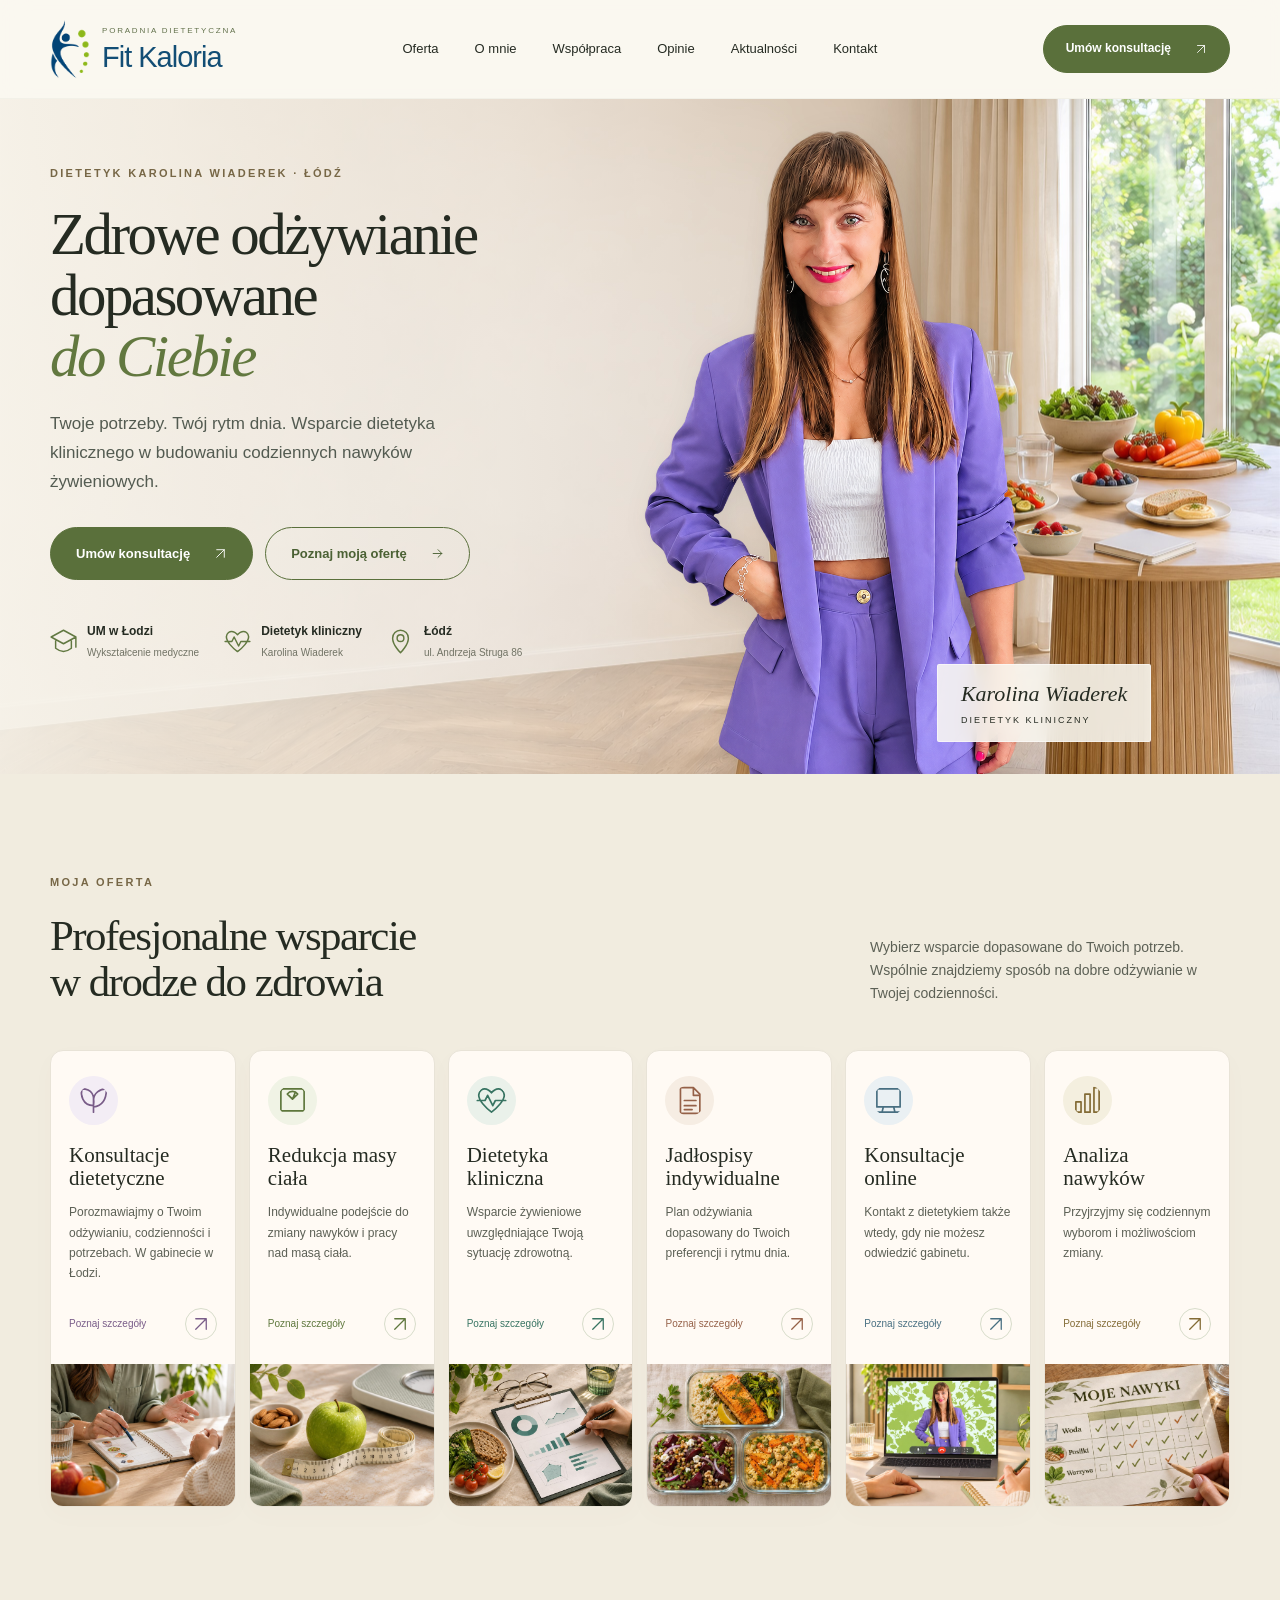
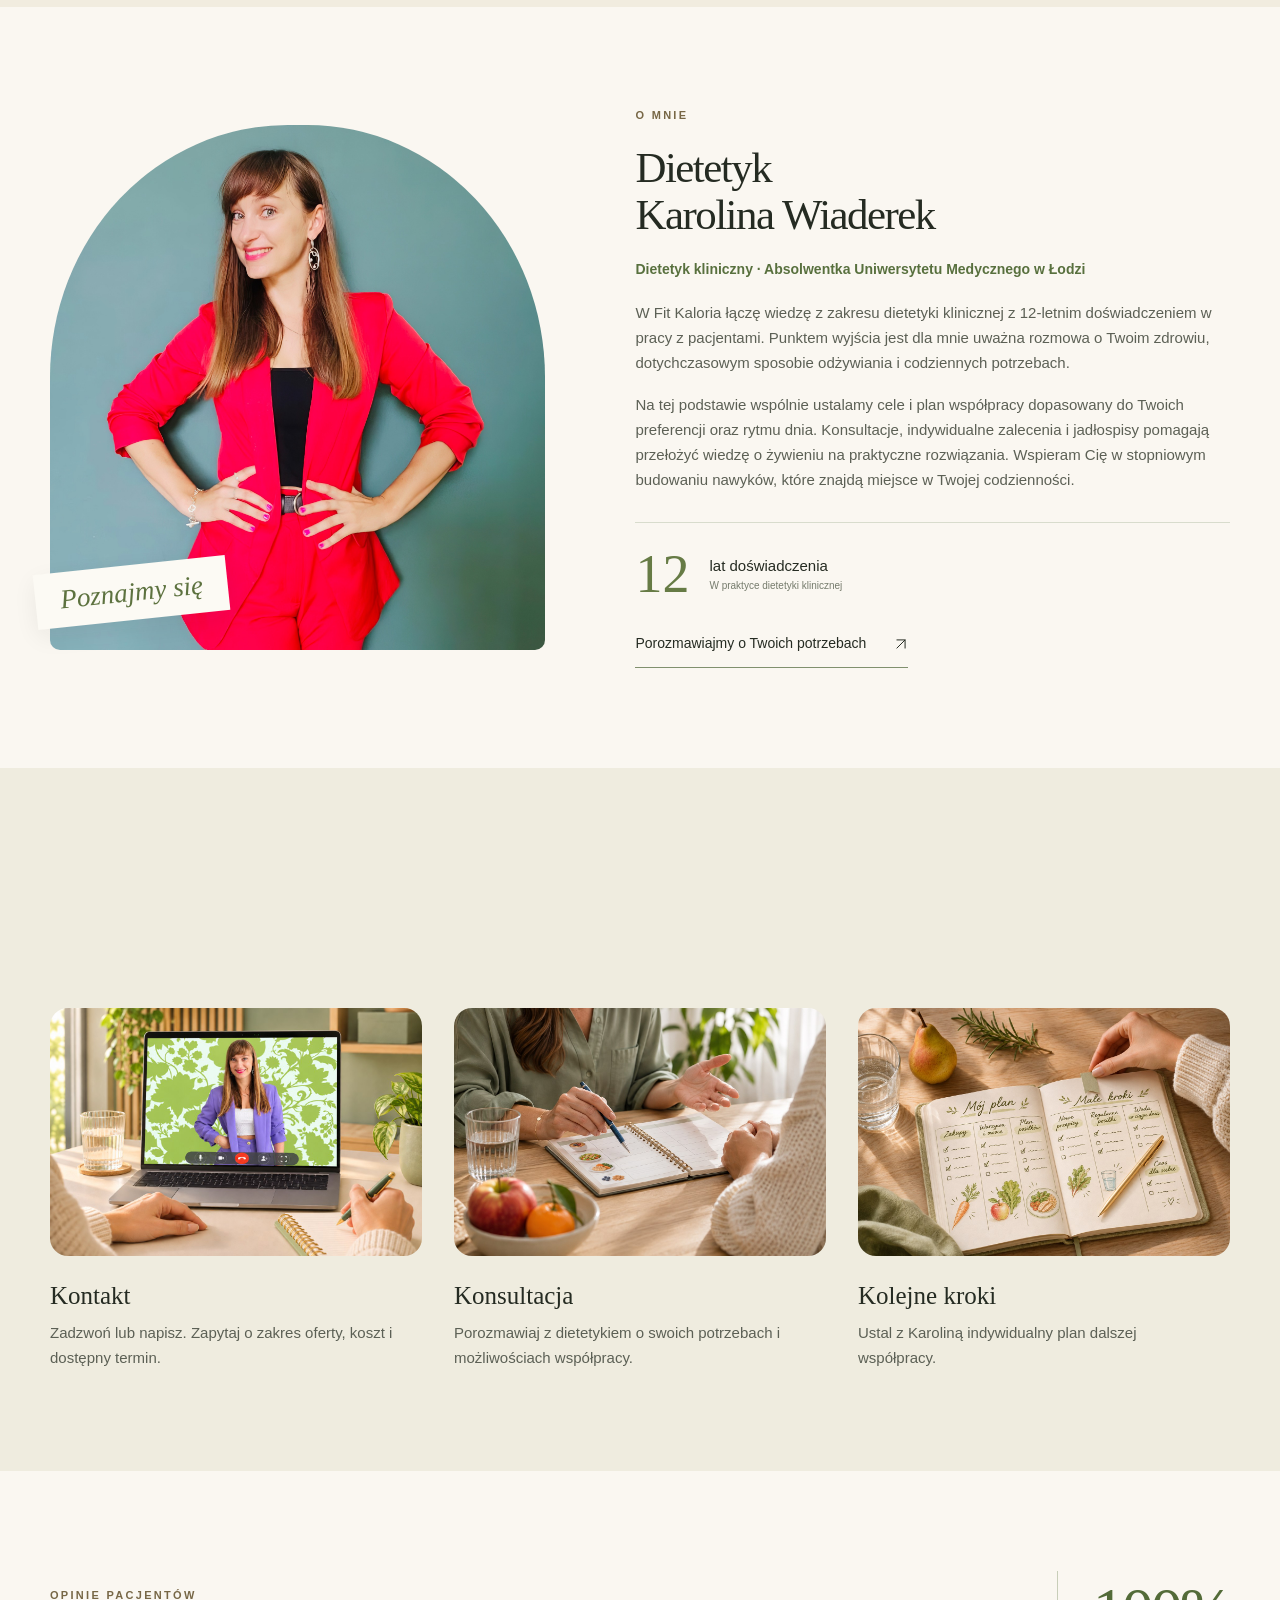
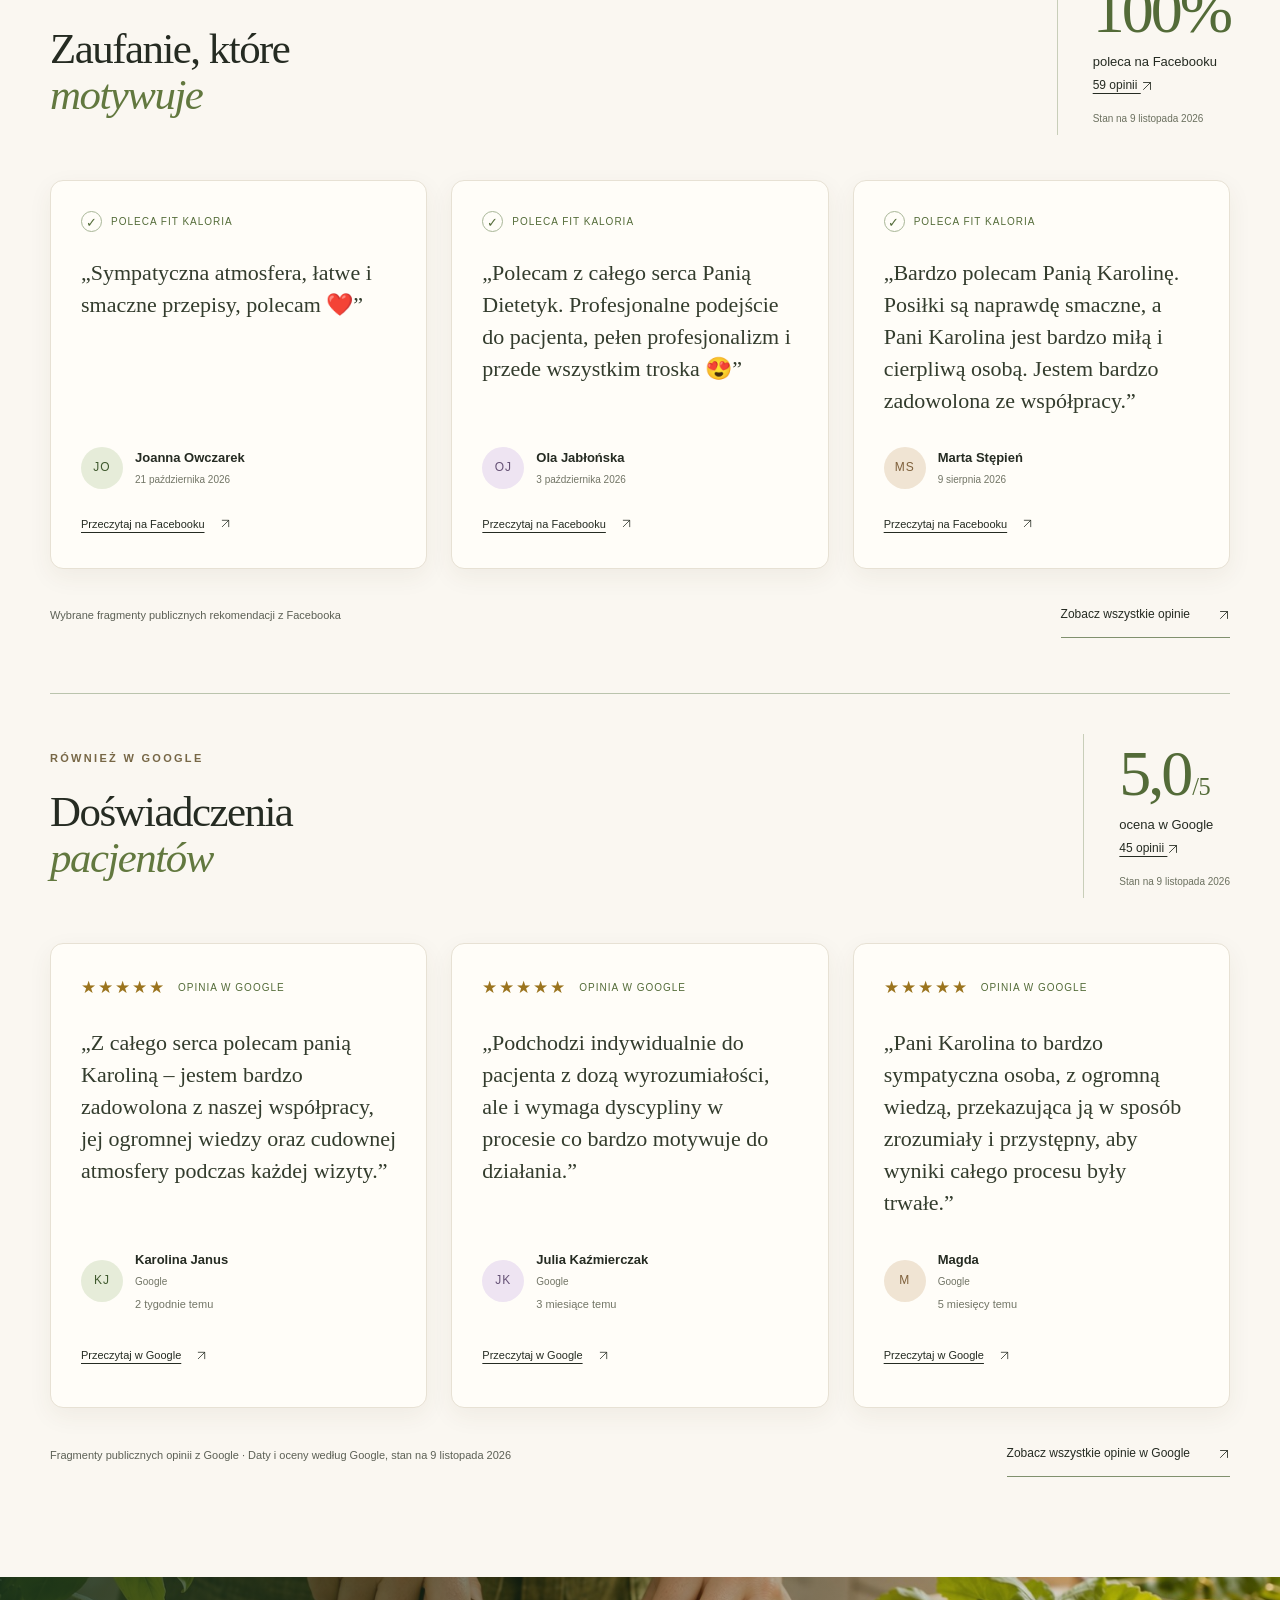
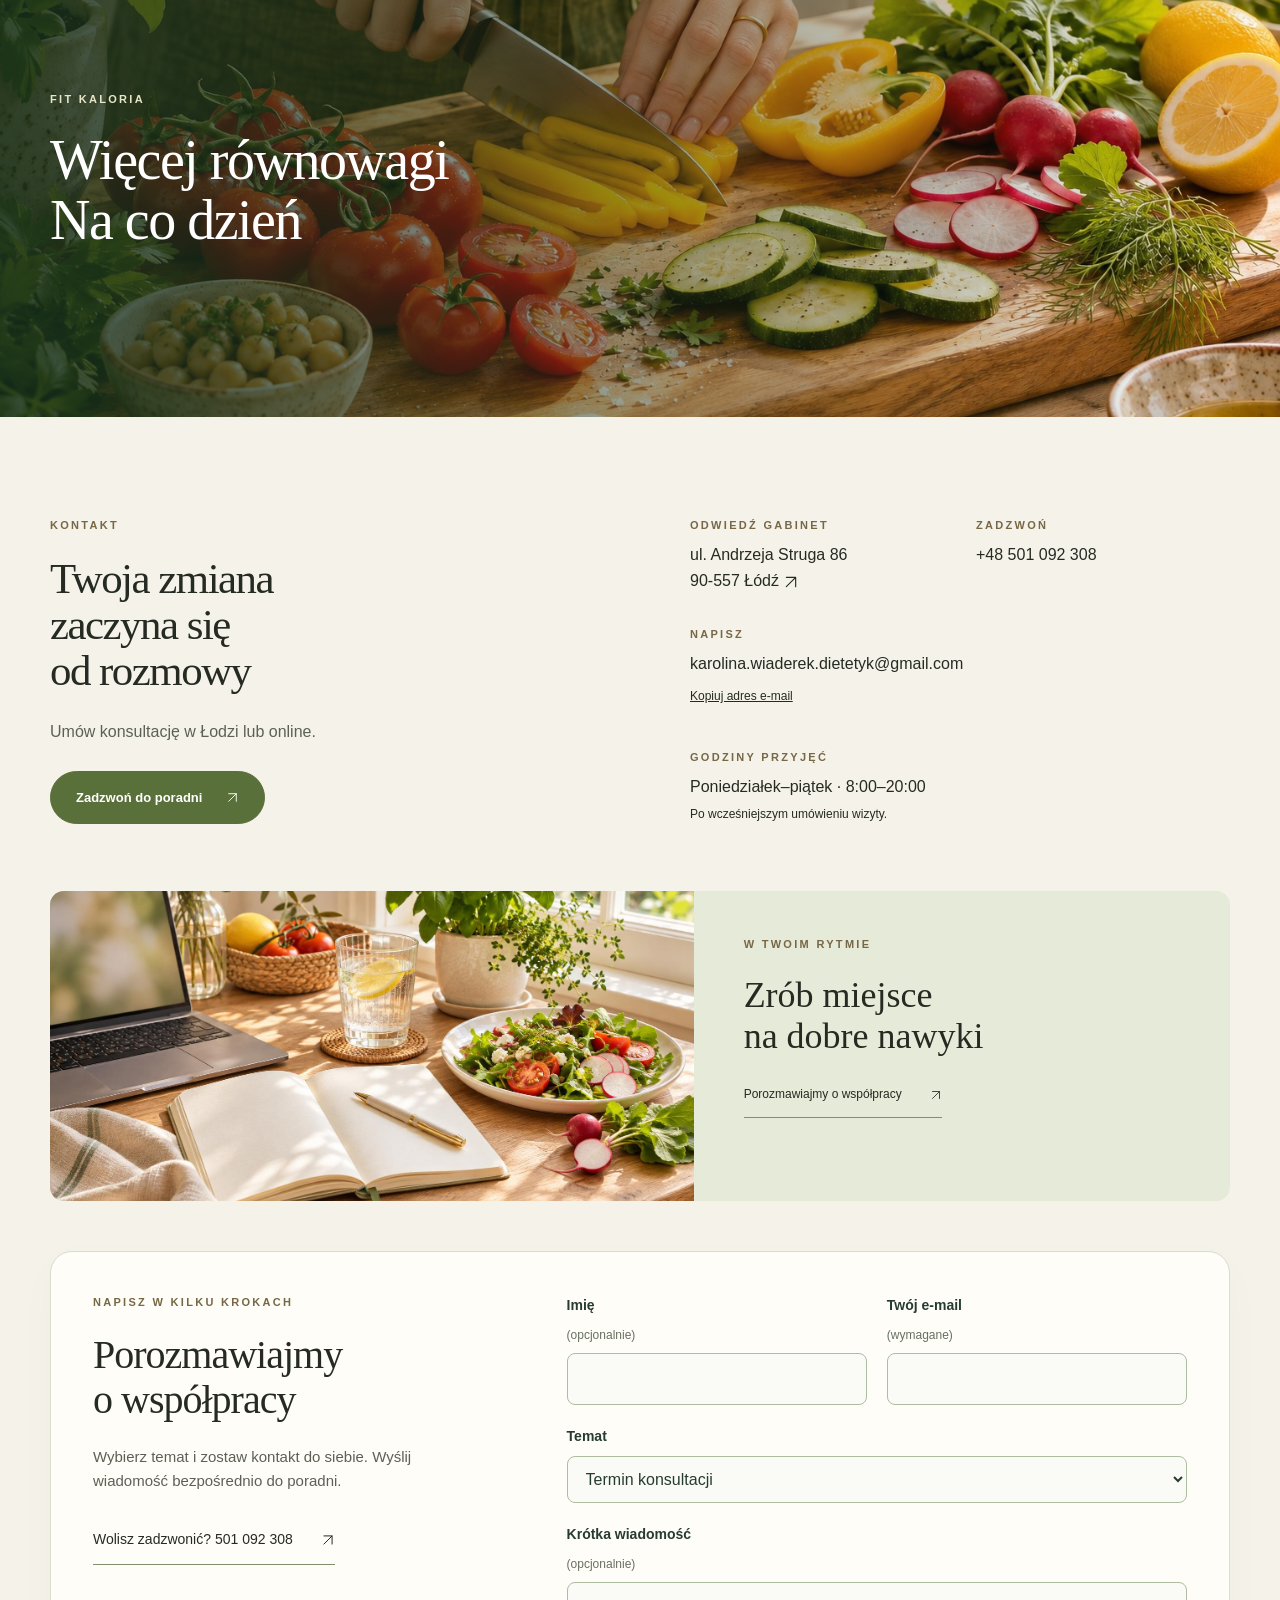
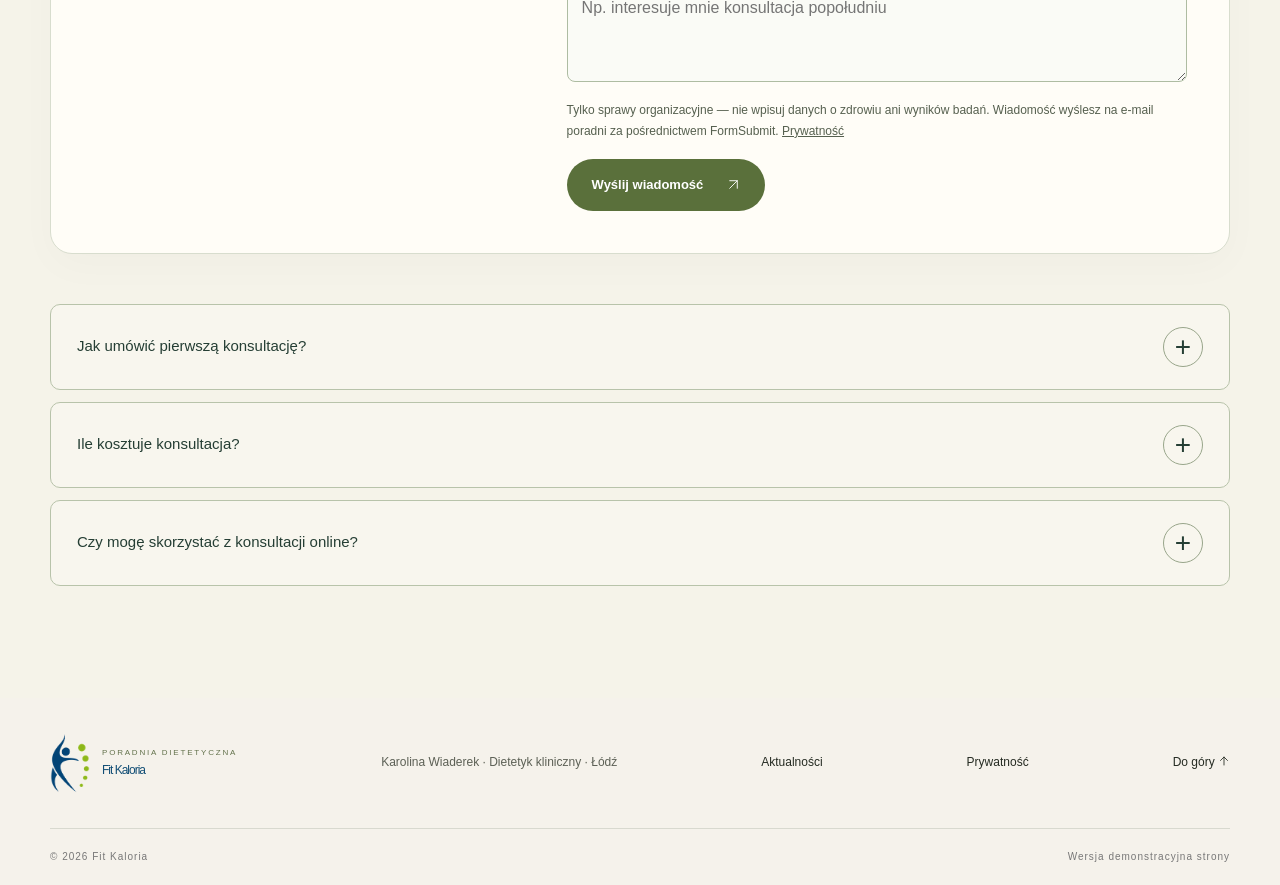
==== commit 60e8aeb0: "Rewrite dietitian introduction with professional patient-focused copy" ====
--- a/index.html
+++ b/index.html
@@ -1 +1 @@
-<!doctype html><html lang="pl"><head><meta charset="utf-8"><meta name="viewport" content="width=device-width,initial-scale=1"><meta name="theme-color" content="#f7f3eb"><title>Fit Kaloria — Karolina Wiaderek | Dietetyk kliniczny Łódź</title><meta name="description" content="Fit Kaloria, Karolina Wiaderek — dietetyk kliniczny w Łodzi. Konsultacje, indywidualne jadłospisy i wsparcie żywieniowe. Struga 86. Tel. 501 092 308."><link rel="canonical" href="https://gipsdrill.github.io/fit-kaloria-natural-premium/"><link rel="icon" href="favicon.ico?v=20" sizes="any"><link rel="icon" type="image/png" sizes="32x32" href="favicon-32.png?v=20"><link rel="icon" type="image/svg+xml" href="favicon.svg?v=20"><link rel="apple-touch-icon" sizes="180x180" href="apple-touch-icon.png?v=20"><link rel="stylesheet" href="style.css?v=34"><script src="app.js?v=24" defer></script><script type="application/ld+json">{"@context":"https://schema.org","@type":"LocalBusiness","name":"Fit Kaloria — Karolina Wiaderek","description":"Poradnia dietetyczna. Dietetyk kliniczny w Łodzi.","url":"https://gipsdrill.github.io/fit-kaloria-natural-premium/","telephone":"+48 501 092 308","email":"karolina.wiaderek.dietetyk@gmail.com","address":{"@type":"PostalAddress","streetAddress":"ul. Andrzeja Struga 86","postalCode":"90-557","addressLocality":"Łódź","addressCountry":"PL"},"openingHours":["Mo-Fr 08:00-20:00"],"image":"https://gipsdrill.github.io/fit-kaloria-natural-premium/karolina-purple.jpg","@id":"https://gipsdrill.github.io/fit-kaloria-natural-premium/#poradnia","hasMap":"https://www.google.com/maps/place/Mgr+dietetyk+Karolina+Wiaderek+Poradnia+%22Fit+Kaloria%22/@51.7617247,19.4341873,17z/data=!3m1!4b1!4m5!3m4!1s0x471a35250b10f0a1:0xd8a62a814ab3b971!8m2!3d51.7617247!4d19.4341873","sameAs":["https://www.google.com/maps/place/Mgr+dietetyk+Karolina+Wiaderek+Poradnia+%22Fit+Kaloria%22/@51.7617247,19.4341873,17z/data=!3m1!4b1!4m5!3m4!1s0x471a35250b10f0a1:0xd8a62a814ab3b971!8m2!3d51.7617247!4d19.4341873","https://www.facebook.com/profile.php?id=100089357919979"],"geo":{"@type":"GeoCoordinates","latitude":51.7617247,"longitude":19.4341873},"areaServed":{"@type":"City","name":"Łódź"},"hasOfferCatalog":{"@type":"OfferCatalog","name":"Oferta Fit Kaloria","itemListElement":[{"@type":"Offer","itemOffered":{"@type":"Service","name":"Konsultacje dietetyczne","url":"https://gipsdrill.github.io/fit-kaloria-natural-premium/konsultacje-dietetyczne.html"}},{"@type":"Offer","itemOffered":{"@type":"Service","name":"Redukcja masy ciała","url":"https://gipsdrill.github.io/fit-kaloria-natural-premium/redukcja-masy-ciala.html"}},{"@type":"Offer","itemOffered":{"@type":"Service","name":"Dietetyka kliniczna","url":"https://gipsdrill.github.io/fit-kaloria-natural-premium/dietetyka-kliniczna.html"}},{"@type":"Offer","itemOffered":{"@type":"Service","name":"Jadłospisy indywidualne","url":"https://gipsdrill.github.io/fit-kaloria-natural-premium/jadlospisy-indywidualne.html"}},{"@type":"Offer","itemOffered":{"@type":"Service","name":"Konsultacje online","url":"https://gipsdrill.github.io/fit-kaloria-natural-premium/konsultacje-online.html"}},{"@type":"Offer","itemOffered":{"@type":"Service","name":"Analiza nawyków","url":"https://gipsdrill.github.io/fit-kaloria-natural-premium/analiza-nawykow.html"}}]}}</script><meta property="og:type" content="website"><meta property="og:locale" content="pl_PL"><meta property="og:site_name" content="Fit Kaloria — Poradnia Dietetyczna"><meta property="og:title" content="Fit Kaloria — Karolina Wiaderek | Dietetyk Łódź"><meta property="og:description" content="Odżywianie dopasowane do Ciebie. Konsultacje dietetyczne, indywidualne jadłospisy i wsparcie w zmianie nawyków. Łódź, ul. Struga 86."><meta property="og:url" content="https://gipsdrill.github.io/fit-kaloria-natural-premium/"><meta property="og:image" content="https://gipsdrill.github.io/fit-kaloria-natural-premium/fit-kaloria-social-v21.jpg"><meta property="og:image:secure_url" content="https://gipsdrill.github.io/fit-kaloria-natural-premium/fit-kaloria-social-v21.jpg"><meta property="og:image:type" content="image/jpeg"><meta property="og:image:width" content="1200"><meta property="og:image:height" content="630"><meta property="og:image:alt" content="Fit Kaloria — poradnia dietetyczna Karoliny Wiaderek. Portret dietetyczki na kremowym tle."><meta name="twitter:card" content="summary_large_image"><meta name="twitter:title" content="Fit Kaloria — Karolina Wiaderek | Dietetyk Łódź"><meta name="twitter:description" content="Odżywianie dopasowane do Ciebie. Konsultacje dietetyczne, indywidualne jadłospisy i wsparcie w zmianie nawyków. Łódź, ul. Struga 86."><meta name="twitter:image" content="https://gipsdrill.github.io/fit-kaloria-natural-premium/fit-kaloria-social-v21.jpg"><meta name="twitter:image:alt" content="Fit Kaloria — poradnia dietetyczna Karoliny Wiaderek. Portret dietetyczki na kremowym tle."><link data-selected-hero rel="stylesheet" href="hero-garden.css?v=40"><link data-selected-hero rel="preload" as="image" href="hero-garden.jpg" imagesrcset="hero-garden.jpg 1x, hero-garden-large.jpg 2x" media="(min-width:701px)"><link data-selected-hero rel="preload" as="image" href="hero-garden-mobile.jpg" media="(max-width:700px)"><script data-selected-hero src="hero-garden.js?v=40" defer></script></head><body class="natural" id="top"><a href="#main" class="skip-link">Przejdź do treści</a><header class="site-header" id="start"><div class="container header-inner"><a class="brand" href="#top" aria-label="Fit Kaloria — początek strony"><img class="brand-mark" src="logo-fit-kaloria.png" alt="" aria-hidden="true" width="213" height="320"><span><small>PORADNIA DIETETYCZNA</small>Fit Kaloria</span></a><nav class="desktop-nav" aria-label="Nawigacja główna"><a href="#oferta">Oferta</a><a href="#o-mnie">O mnie</a><a href="#proces">Współpraca</a><a href="#opinie">Opinie</a><a href="aktualnosci.html">Aktualności</a><a href="#kontakt">Kontakt</a></nav><a class="button header-cta" href="#kontakt">Umów konsultację <span class="link-arrow"><svg class="ui-arrow" viewBox="0 0 24 24" width="24" height="24" aria-hidden="true" focusable="false"><path d="M5 19 19 5M5 5h14v14"/></svg></span></a><button class="menu-toggle" aria-expanded="false" aria-controls="mobile-menu">Menu <span aria-hidden="true">☰</span></button></div><nav id="mobile-menu" class="mobile-menu" aria-label="Nawigacja mobilna" hidden><a href="#oferta">Oferta</a><a href="#o-mnie">O mnie</a><a href="#proces">Współpraca</a><a href="#opinie">Opinie</a><a href="aktualnosci.html">Aktualności</a><a href="#kontakt">Kontakt</a></nav></header><main id="main"><section class="natural-hero natural-hero--ogrod"><img class="hero-dessert" src="hero-dessert-v2.png" alt="" aria-hidden="true" width="600" height="300" hidden><div class="container hero-grid"><div class="hero-copy"><span class="eyebrow">DIETETYK KAROLINA WIADEREK · ŁÓDŹ</span><h1>Zdrowe odżywianie<br>dopasowane<br> <em>do Ciebie</em></h1><p>Twoje potrzeby. Twój rytm dnia. Wsparcie dietetyka klinicznego w budowaniu codziennych nawyków żywieniowych.</p><div class="actions"><a class="button" href="#kontakt">Umów konsultację <span class="link-arrow"><svg class="ui-arrow" viewBox="0 0 24 24" width="24" height="24" aria-hidden="true" focusable="false"><path d="M5 19 19 5M5 5h14v14"/></svg></span></a><a class="button outline" href="#oferta">Poznaj moją ofertę <span class="link-arrow"><svg class="ui-arrow" viewBox="0 0 24 24" width="24" height="24" aria-hidden="true" focusable="false"><path d="M4 12h16m-7-7 7 7-7 7"/></svg></span></a></div><div class="hero-facts"><div><svg class="icon" viewBox="0 0 24 24" aria-hidden="true" fill="none" stroke="currentColor" stroke-width="1.3" stroke-linecap="round" stroke-linejoin="round"><path d="m1 8 11-6 11 6-11 6L1 8Zm4 3v7c5 4 9 4 14 0v-7m4-3v9"/></svg><span><strong>UM w Łodzi</strong><small>Wykształcenie medyczne</small></span></div><div><svg class="icon" viewBox="0 0 24 24" aria-hidden="true" fill="none" stroke="currentColor" stroke-width="1.3" stroke-linecap="round" stroke-linejoin="round"><path d="M20 4c-4-3-8 2-8 2S8 1 4 4C-3 10 12 21 12 21S27 10 20 4ZM1 12h6l2-4 4 8 2-4h8"/></svg><span><strong>Dietetyk kliniczny</strong><small>Karolina Wiaderek</small></span></div><div><svg class="icon" viewBox="0 0 24 24" aria-hidden="true" fill="none" stroke="currentColor" stroke-width="1.3" stroke-linecap="round" stroke-linejoin="round"><path d="M19 9c0 6-7 13-7 13S5 15 5 9a7 7 0 0 1 14 0ZM15 9a3 3 0 1 1-6 0 3 3 0 0 1 6 0"/></svg><span><strong>Łódź</strong><small>ul. Andrzeja Struga 86</small></span></div></div></div><div class="hero-portrait"><div class="organic-shape"></div><img class="cutout" src="karolina-cutout.png" width="1254" height="1254" alt="Karolina Wiaderek w fioletowym garniturze" fetchpriority="high"><span class="handwritten">Małe kroki<br>Twoja zmiana</span><div class="portrait-label">Karolina Wiaderek <small>DIETETYK KLINICZNY</small></div></div></div></section><section id="oferta" class="offer section"><div class="container"><div class="section-heading reveal"><div><span class="eyebrow">MOJA OFERTA</span><h2>Profesjonalne wsparcie<br>w drodze do zdrowia</h2></div><p>Wybierz wsparcie dopasowane do Twoich potrzeb.<br>Wspólnie znajdziemy sposób na dobre odżywianie w Twojej codzienności.</p></div><div class="service-grid"><a class="service-card reveal" href="konsultacje-dietetyczne.html"><svg class="icon" viewBox="0 0 24 24" aria-hidden="true" fill="none" stroke="currentColor" stroke-width="1.3" stroke-linecap="round" stroke-linejoin="round"><path d="M12 21V10M12 16C3 16 2 7 3 3c8 0 10 5 9 13ZM12 12c0-6 5-9 10-9 0 8-3 13-10 14"/></svg><h3>Konsultacje dietetyczne</h3><p>Porozmawiajmy o Twoim odżywianiu, codzienności i potrzebach. W gabinecie w Łodzi.</p><span class="card-link">Poznaj szczegóły <b><svg class="ui-arrow" viewBox="0 0 24 24" width="24" height="24" aria-hidden="true" focusable="false"><path d="M5 19 19 5M5 5h14v14"/></svg></b></span><div class="service-visual service-visual-0"><img src="consultation-premium.jpg" alt="" aria-hidden="true" width="1400" height="933" loading="lazy"></div></a><a class="service-card reveal" href="redukcja-masy-ciala.html"><svg class="icon" viewBox="0 0 24 24" aria-hidden="true" fill="none" stroke="currentColor" stroke-width="1.3" stroke-linecap="round" stroke-linejoin="round"><path d="M5 3h14a2 2 0 0 1 2 2v15H3V5a2 2 0 0 1 2-2ZM8 7a5 5 0 0 1 8 0l-4 4-4-4Zm4 4 2-5"/></svg><h3>Redukcja masy ciała</h3><p>Indywidualne podejście do zmiany nawyków i pracy nad masą ciała.</p><span class="card-link">Poznaj szczegóły <b><svg class="ui-arrow" viewBox="0 0 24 24" width="24" height="24" aria-hidden="true" focusable="false"><path d="M5 19 19 5M5 5h14v14"/></svg></b></span><div class="service-visual service-visual-1"><img src="weight.jpg" alt="" aria-hidden="true" width="1200" height="800" loading="lazy"></div></a><a class="service-card reveal" href="dietetyka-kliniczna.html"><svg class="icon" viewBox="0 0 24 24" aria-hidden="true" fill="none" stroke="currentColor" stroke-width="1.3" stroke-linecap="round" stroke-linejoin="round"><path d="M20 4c-4-3-8 2-8 2S8 1 4 4C-3 10 12 21 12 21S27 10 20 4ZM1 12h6l2-4 4 8 2-4h8"/></svg><h3>Dietetyka kliniczna</h3><p>Wsparcie żywieniowe uwzględniające Twoją sytuację zdrowotną.</p><span class="card-link">Poznaj szczegóły <b><svg class="ui-arrow" viewBox="0 0 24 24" width="24" height="24" aria-hidden="true" focusable="false"><path d="M5 19 19 5M5 5h14v14"/></svg></b></span><div class="service-visual service-visual-2"><img src="clinical-premium.jpg" alt="" aria-hidden="true" width="1400" height="933" loading="lazy"></div></a><a class="service-card reveal" href="jadlospisy-indywidualne.html"><svg class="icon" viewBox="0 0 24 24" aria-hidden="true" fill="none" stroke="currentColor" stroke-width="1.3" stroke-linecap="round" stroke-linejoin="round"><path d="M5 2h10l5 5v15H5V2Zm10 0v6h5M8 12h9M8 16h9M8 19h6"/></svg><h3>Jadłospisy indywidualne</h3><p>Plan odżywiania dopasowany do Twoich preferencji i rytmu dnia.</p><span class="card-link">Poznaj szczegóły <b><svg class="ui-arrow" viewBox="0 0 24 24" width="24" height="24" aria-hidden="true" focusable="false"><path d="M5 19 19 5M5 5h14v14"/></svg></b></span><div class="service-visual service-visual-3"><img src="mealplan.jpg" alt="" aria-hidden="true" width="1200" height="800" loading="lazy"></div></a><a class="service-card reveal" href="konsultacje-online.html"><svg class="icon" viewBox="0 0 24 24" aria-hidden="true" fill="none" stroke="currentColor" stroke-width="1.3" stroke-linecap="round" stroke-linejoin="round"><path d="M3 3h18v14H3V3ZM1 21h22M8 17l-1 4m9-4 1 4"/></svg><h3>Konsultacje online</h3><p>Kontakt z dietetykiem także wtedy, gdy nie możesz odwiedzić gabinetu.</p><span class="card-link">Poznaj szczegóły <b><svg class="ui-arrow" viewBox="0 0 24 24" width="24" height="24" aria-hidden="true" focusable="false"><path d="M5 19 19 5M5 5h14v14"/></svg></b></span><div class="service-visual service-visual-4"><img src="online-purple.jpg" alt="" aria-hidden="true" width="1200" height="800" loading="lazy"></div></a><a class="service-card reveal" href="analiza-nawykow.html"><svg class="icon" viewBox="0 0 24 24" aria-hidden="true" fill="none" stroke="currentColor" stroke-width="1.3" stroke-linecap="round" stroke-linejoin="round"><path d="M3 21V13h4v8Zm7 0V7h4v14Zm7 0V2h4v19Z"/></svg><h3>Analiza nawyków</h3><p>Przyjrzyjmy się codziennym wyborom i możliwościom zmiany.</p><span class="card-link">Poznaj szczegóły <b><svg class="ui-arrow" viewBox="0 0 24 24" width="24" height="24" aria-hidden="true" focusable="false"><path d="M5 19 19 5M5 5h14v14"/></svg></b></span><div class="service-visual service-visual-5"><img src="habits-tracker.jpg" alt="" aria-hidden="true" width="1200" height="800" loading="lazy"></div></a></div></div></section><section id="o-mnie" class="about section"><div class="container about-grid"><div class="about-photo reveal"><img src="karolina-red.jpg" width="2048" height="2048" loading="lazy" alt="Karolina Wiaderek w czerwonej marynarce"><span class="photo-note">Poznajmy się</span></div><div class="about-copy reveal"><span class="eyebrow">O MNIE</span><h2>Dietetyk<br>Karolina Wiaderek</h2><p class="olive">Dietetyk kliniczny · Absolwentka Uniwersytetu Medycznego w Łodzi</p><p>Za Fit Kaloria stoi człowiek. W poradni w Łodzi jest miejsce na rozmowę o Twoim odżywianiu, potrzebach i codziennym życiu.</p><p>Współpraca może obejmować konsultacje dietetyczne, analizę nawyków oraz indywidualny jadłospis. Pierwszym krokiem jest kontakt i wspólne ustalenie zakresu spotkania.</p><div class="experience"><strong>12</strong><div>lat doświadczenia<small>W praktyce dietetyki klinicznej</small></div></div><a class="text-link" href="#kontakt">Porozmawiajmy o Twoich potrzebach <span class="link-arrow"><svg class="ui-arrow" viewBox="0 0 24 24" width="24" height="24" aria-hidden="true" focusable="false"><path d="M5 19 19 5M5 5h14v14"/></svg></span></a></div></div></section><section id="proces" class="process section"><div class="container"><div class="center reveal"><span class="eyebrow">JAK ZACZĄĆ WSPÓŁPRACĘ</span><h2>Pierwszy krok jest prosty</h2></div><div class="process-grid"><article class="reveal"><div class="process-photo"><img src="online-purple.jpg" width="1400" height="933" loading="lazy" decoding="async" alt="Kontakt z Karoliną Wiaderek przez internet — fotografia ilustracyjna"></div><h3>Kontakt</h3><p>Zadzwoń lub napisz. Zapytaj o zakres oferty, koszt i dostępny termin.</p></article><article class="reveal"><div class="process-photo"><img src="consultation-premium.jpg" width="1400" height="933" loading="lazy" decoding="async" alt="Rozmowa o codziennym odżywianiu przy wspólnym stole — fotografia ilustracyjna"></div><h3>Konsultacja</h3><p>Porozmawiaj z dietetykiem o swoich potrzebach i możliwościach współpracy.</p></article><article class="reveal"><div class="process-photo"><img src="process-direction-filled.jpg" width="1400" height="933" loading="lazy" decoding="async" alt="Wypełniony planer posiłków i małych codziennych zmian"></div><h3>Kolejne kroki</h3><p>Ustal z Karoliną indywidualny plan dalszej współpracy.</p></article></div></div></section><section id="opinie" class="opinions section" aria-labelledby="opinions-title"><div class="container"><div class="reviews-heading reveal"><div><span class="eyebrow">OPINIE PACJENTÓW</span><h2 id="opinions-title">Zaufanie, które<br><em>motywuje</em></h2></div><div class="reviews-rating"><a href="https://www.facebook.com/profile.php?id=100089357919979&amp;sk=reviews" target="_blank" rel="noopener noreferrer" aria-label="100 procent poleca, 59 opinii — zobacz rekomendacje na Facebooku"><strong>100%</strong><span>poleca na Facebooku</span><span class="reviews-count">59 opinii <span class="link-arrow" aria-hidden="true"><svg class="ui-arrow" viewBox="0 0 24 24" width="24" height="24" aria-hidden="true" focusable="false"><path d="M5 19 19 5M5 5h14v14"/></svg></span></span></a><small>Stan na 9 listopada 2026</small></div></div><div class="reviews-grid"><figure class="review-card reveal"><div class="review-recommends"><span aria-hidden="true">✓</span> Poleca Fit Kaloria</div><blockquote cite="https://www.facebook.com/joanna.owczarek.14/posts/pfbid02WuuSQ4c2e4C1T7g9t3X2cMjEcWPpSVGaVyHeqSx7U6V78qfizSyQPWGCchpttrAsl"><p>„Sympatyczna atmosfera, łatwe i smaczne przepisy, polecam ❤️”</p></blockquote><figcaption><span class="review-initials" aria-hidden="true">JO</span><div><span class="review-name">Joanna Owczarek</span><time datetime="2026-10-21">21 października 2026</time></div></figcaption><a class="review-source" href="https://www.facebook.com/joanna.owczarek.14/posts/pfbid02WuuSQ4c2e4C1T7g9t3X2cMjEcWPpSVGaVyHeqSx7U6V78qfizSyQPWGCchpttrAsl" target="_blank" rel="noopener noreferrer" aria-label="Przeczytaj pełną opinię Joanna Owczarek na Facebooku">Przeczytaj na Facebooku <span class="link-arrow" aria-hidden="true"><svg class="ui-arrow" viewBox="0 0 24 24" width="24" height="24" aria-hidden="true" focusable="false"><path d="M5 19 19 5M5 5h14v14"/></svg></span></a></figure><figure class="review-card reveal"><div class="review-recommends"><span aria-hidden="true">✓</span> Poleca Fit Kaloria</div><blockquote cite="https://www.facebook.com/ola.boruszewska.9/posts/pfbid02fcZiLbEadskgMvyeNUvij6CbBAMWwHtJXq2Giww8P4EMPZJq7A9AGcSLjbbgANdMl"><p>„Polecam z całego serca Panią Dietetyk. Profesjonalne podejście do pacjenta, pełen profesjonalizm i przede wszystkim troska 😍”</p></blockquote><figcaption><span class="review-initials" aria-hidden="true">OJ</span><div><span class="review-name">Ola Jabłońska</span><time datetime="2026-10-03">3 października 2026</time></div></figcaption><a class="review-source" href="https://www.facebook.com/ola.boruszewska.9/posts/pfbid02fcZiLbEadskgMvyeNUvij6CbBAMWwHtJXq2Giww8P4EMPZJq7A9AGcSLjbbgANdMl" target="_blank" rel="noopener noreferrer" aria-label="Przeczytaj pełną opinię Ola Jabłońska na Facebooku">Przeczytaj na Facebooku <span class="link-arrow" aria-hidden="true"><svg class="ui-arrow" viewBox="0 0 24 24" width="24" height="24" aria-hidden="true" focusable="false"><path d="M5 19 19 5M5 5h14v14"/></svg></span></a></figure><figure class="review-card reveal"><div class="review-recommends"><span aria-hidden="true">✓</span> Poleca Fit Kaloria</div><blockquote cite="https://www.facebook.com/permalink.php?story_fbid=pfbid027wYNBWqaXnH6uTH15udUowrWkuy9GqmeiU2VArmY7yCeMm7dGDjGRLqKdkiLvN6Pl&amp;id=100013738157498"><p>„Bardzo polecam Panią Karolinę. Posiłki są naprawdę smaczne, a Pani Karolina jest bardzo miłą i cierpliwą osobą. Jestem bardzo zadowolona ze współpracy.”</p></blockquote><figcaption><span class="review-initials" aria-hidden="true">MS</span><div><span class="review-name">Marta Stępień</span><time datetime="2026-08-09">9 sierpnia 2026</time></div></figcaption><a class="review-source" href="https://www.facebook.com/permalink.php?story_fbid=pfbid027wYNBWqaXnH6uTH15udUowrWkuy9GqmeiU2VArmY7yCeMm7dGDjGRLqKdkiLvN6Pl&amp;id=100013738157498" target="_blank" rel="noopener noreferrer" aria-label="Przeczytaj pełną opinię Marta Stępień na Facebooku">Przeczytaj na Facebooku <span class="link-arrow" aria-hidden="true"><svg class="ui-arrow" viewBox="0 0 24 24" width="24" height="24" aria-hidden="true" focusable="false"><path d="M5 19 19 5M5 5h14v14"/></svg></span></a></figure></div><div class="reviews-footnote"><p>Wybrane fragmenty publicznych rekomendacji z Facebooka</p><a class="text-link" href="https://www.facebook.com/profile.php?id=100089357919979&amp;sk=reviews" target="_blank" rel="noopener noreferrer">Zobacz wszystkie opinie <span class="link-arrow" aria-hidden="true"><svg class="ui-arrow" viewBox="0 0 24 24" width="24" height="24" aria-hidden="true" focusable="false"><path d="M5 19 19 5M5 5h14v14"/></svg></span></a></div><div class="google-reviews"><div class="reviews-heading google-reviews-heading reveal"><div><span class="eyebrow">RÓWNIEŻ W GOOGLE</span><h2 id="google-opinions-title">Doświadczenia<br><em>pacjentów</em></h2></div><div class="reviews-rating google-reviews-rating"><a href="https://www.google.com/maps/place/Mgr+dietetyk+Karolina+Wiaderek+Poradnia+%22Fit+Kaloria%22/@51.7617247,19.4341873,17z/data=!3m1!4b1!4m5!3m4!1s0x471a35250b10f0a1:0xd8a62a814ab3b971!8m2!3d51.7617247!4d19.4341873" target="_blank" rel="noopener noreferrer" aria-label="Ocena 5,0 na 5, 45 opinii — zobacz opinie w Google"><strong>5,0<span class="rating-denominator">/5</span></strong><span>ocena w Google</span><span class="reviews-count">45 opinii <span class="link-arrow" aria-hidden="true"><svg class="ui-arrow" viewBox="0 0 24 24" width="24" height="24" aria-hidden="true" focusable="false"><path d="M5 19 19 5M5 5h14v14"/></svg></span></span></a><small>Stan na 9 listopada 2026</small></div></div><div class="reviews-grid google-reviews-grid"><figure class="review-card google-review-card reveal"><div class="review-recommends"><span class="google-stars" aria-label="Ocena 5 na 5">★★★★★</span><span class="google-label">Opinia w Google</span></div><blockquote cite="https://www.google.com/maps/contrib/102155759133729862089/reviews?hl=pl"><p>„Z całego serca polecam panią Karoliną – jestem bardzo zadowolona z naszej współpracy, jej ogromnej wiedzy oraz cudownej atmosfery podczas każdej wizyty.”</p></blockquote><figcaption><span class="review-initials" aria-hidden="true">KJ</span><div><span class="review-name">Karolina Janus</span><span class="google-source-label">Google</span><span class="google-review-date" title="Data wyświetlana przez Google 9 listopada 2026">2 tygodnie temu</span></div></figcaption><a class="review-source" href="https://www.google.com/maps/contrib/102155759133729862089/reviews?hl=pl" target="_blank" rel="noopener noreferrer" aria-label="Przeczytaj opinię Karolina Janus w Google">Przeczytaj w Google <span class="link-arrow" aria-hidden="true"><svg class="ui-arrow" viewBox="0 0 24 24" width="24" height="24" aria-hidden="true" focusable="false"><path d="M5 19 19 5M5 5h14v14"/></svg></span></a></figure><figure class="review-card google-review-card reveal"><div class="review-recommends"><span class="google-stars" aria-label="Ocena 5 na 5">★★★★★</span><span class="google-label">Opinia w Google</span></div><blockquote cite="https://www.google.com/maps/contrib/100512553528512157415/reviews?hl=pl"><p>„Podchodzi indywidualnie do pacjenta z dozą wyrozumiałości, ale i wymaga dyscypliny w procesie co bardzo motywuje do działania.”</p></blockquote><figcaption><span class="review-initials" aria-hidden="true">JK</span><div><span class="review-name">Julia Kaźmierczak</span><span class="google-source-label">Google</span><span class="google-review-date" title="Data wyświetlana przez Google 9 listopada 2026">3 miesiące temu</span></div></figcaption><a class="review-source" href="https://www.google.com/maps/contrib/100512553528512157415/reviews?hl=pl" target="_blank" rel="noopener noreferrer" aria-label="Przeczytaj opinię Julia Kaźmierczak w Google">Przeczytaj w Google <span class="link-arrow" aria-hidden="true"><svg class="ui-arrow" viewBox="0 0 24 24" width="24" height="24" aria-hidden="true" focusable="false"><path d="M5 19 19 5M5 5h14v14"/></svg></span></a></figure><figure class="review-card google-review-card reveal"><div class="review-recommends"><span class="google-stars" aria-label="Ocena 5 na 5">★★★★★</span><span class="google-label">Opinia w Google</span></div><blockquote cite="https://www.google.com/maps/contrib/114788322170059263112/reviews?hl=pl"><p>„Pani Karolina to bardzo sympatyczna osoba, z ogromną wiedzą, przekazująca ją w sposób zrozumiały i przystępny, aby wyniki całego procesu były trwałe.”</p></blockquote><figcaption><span class="review-initials" aria-hidden="true">M</span><div><span class="review-name">Magda</span><span class="google-source-label">Google</span><span class="google-review-date" title="Data wyświetlana przez Google 9 listopada 2026">5 miesięcy temu</span></div></figcaption><a class="review-source" href="https://www.google.com/maps/contrib/114788322170059263112/reviews?hl=pl" target="_blank" rel="noopener noreferrer" aria-label="Przeczytaj opinię Magda w Google">Przeczytaj w Google <span class="link-arrow" aria-hidden="true"><svg class="ui-arrow" viewBox="0 0 24 24" width="24" height="24" aria-hidden="true" focusable="false"><path d="M5 19 19 5M5 5h14v14"/></svg></span></a></figure></div><div class="reviews-footnote"><p>Fragmenty publicznych opinii z Google · Daty i oceny według Google, stan na 9 listopada 2026</p><a class="text-link" href="https://www.google.com/maps/place/Mgr+dietetyk+Karolina+Wiaderek+Poradnia+%22Fit+Kaloria%22/@51.7617247,19.4341873,17z/data=!3m1!4b1!4m5!3m4!1s0x471a35250b10f0a1:0xd8a62a814ab3b971!8m2!3d51.7617247!4d19.4341873" target="_blank" rel="noopener noreferrer">Zobacz wszystkie opinie w Google <span class="link-arrow" aria-hidden="true"><svg class="ui-arrow" viewBox="0 0 24 24" width="24" height="24" aria-hidden="true" focusable="false"><path d="M5 19 19 5M5 5h14v14"/></svg></span></a></div></div></div></section><section class="food-banner" aria-label="Inspiracja żywieniowa"><img src="preparation-young.jpg" width="1536" height="1024" loading="lazy" alt="Przygotowywanie świeżych, kolorowych warzyw na drewnianej desce"><div><span class="eyebrow">FIT KALORIA</span><h2>Więcej równowagi<br>Na co dzień</h2></div></section><section id="kontakt" class="contact section"><div class="container"><div class="contact-grid"><div class="reveal"><span class="eyebrow">KONTAKT</span><h2>Twoja zmiana<br>zaczyna się<br>od rozmowy</h2><p>Umów konsultację w Łodzi lub online.</p><a class="button" href="tel:+48501092308">Zadzwoń do poradni <span class="link-arrow"><svg class="ui-arrow" viewBox="0 0 24 24" width="24" height="24" aria-hidden="true" focusable="false"><path d="M5 19 19 5M5 5h14v14"/></svg></span></a></div><div class="contact-details"><div><span class="eyebrow">ODWIEDŹ GABINET</span><a href="https://www.google.com/maps/place/Mgr+dietetyk+Karolina+Wiaderek+Poradnia+%22Fit+Kaloria%22/@51.7617247,19.4341873,17z/data=!3m1!4b1!4m5!3m4!1s0x471a35250b10f0a1:0xd8a62a814ab3b971!8m2!3d51.7617247!4d19.4341873" target="_blank" rel="noopener">ul. Andrzeja Struga 86<br>90-557 Łódź <span class="link-arrow" aria-hidden="true"><svg class="ui-arrow" viewBox="0 0 24 24" width="24" height="24" aria-hidden="true" focusable="false"><path d="M5 19 19 5M5 5h14v14"/></svg></span></a></div><div><span class="eyebrow">ZADZWOŃ</span><a href="tel:+48501092308">+48 501 092 308</a></div><div><span class="eyebrow">NAPISZ</span><a class="email" href="mailto:karolina.wiaderek.dietetyk@gmail.com">karolina.wiaderek.dietetyk@gmail.com</a><button class="copy-email" type="button">Kopiuj adres e-mail</button><span class="copy-status" role="status"></span></div><div><span class="eyebrow">GODZINY PRZYJĘĆ</span><p>Poniedziałek–piątek · 8:00–20:00<br><small>Po wcześniejszym umówieniu wizyty.</small></p></div></div></div><div class="contact-story reveal"><img src="desk.jpg" width="1536" height="1024" loading="lazy" alt="Kolorowa sałatka, woda z cytryną i notatnik na jasnym stole"><div><span class="eyebrow">W TWOIM RYTMIE</span><h3>Zrób miejsce<br>na dobre nawyki</h3><a class="text-link" href="#kontakt">Porozmawiajmy o współpracy <span class="link-arrow" aria-hidden="true"><svg class="ui-arrow" viewBox="0 0 24 24" width="24" height="24" aria-hidden="true" focusable="false"><path d="M5 19 19 5M5 5h14v14"/></svg></span></a></div></div><div class="quick-contact" id="formularz"><div class="quick-contact-intro"><span class="eyebrow">NAPISZ W KILKU KROKACH</span><h3>Porozmawiajmy<br>o współpracy</h3><p>Wybierz temat i zostaw kontakt do siebie. Wyślij wiadomość bezpośrednio do poradni.</p><a href="tel:+48501092308" class="text-link">Wolisz zadzwonić? 501 092 308 <span class="link-arrow" aria-hidden="true"><svg class="ui-arrow" viewBox="0 0 24 24" width="24" height="24" aria-hidden="true" focusable="false"><path d="M5 19 19 5M5 5h14v14"/></svg></span></a></div><form class="contact-form" action="https://formsubmit.co/karolina.wiaderek.dietetyk@gmail.com" method="POST" accept-charset="UTF-8" aria-label="Szybki kontakt" aria-describedby="form-note"><input type="hidden" name="_subject" value="Fit Kaloria — wiadomość z formularza kontaktowego"><input type="hidden" name="_template" value="table"><input type="hidden" name="_next" value="https://gipsdrill.github.io/fit-kaloria-natural-premium/dziekujemy.html"><div class="contact-honeypot" aria-hidden="true"><label>Pozostaw to pole puste<input type="text" name="_honey" tabindex="-1" autocomplete="off"></label></div><fieldset class="form-fields"><legend class="visually-hidden">Dane kontaktowe i temat rozmowy</legend><label>Imię <span>(opcjonalnie)</span><input name="name" autocomplete="given-name" maxlength="60"></label><label>Twój e-mail <span>(wymagane)</span><input name="email" type="email" autocomplete="email" required maxlength="150"></label><label class="field-wide">Temat<select name="topic"><option selected>Termin konsultacji</option><option>Oferta i cennik</option><option>Konsultacje dietetyczne</option><option>Redukcja masy ciała</option><option>Dietetyka kliniczna</option><option>Jadłospisy indywidualne</option><option>Konsultacje online</option><option>Analiza nawyków</option></select></label><label class="field-wide">Krótka wiadomość <span>(opcjonalnie)</span><textarea name="message" rows="3" maxlength="600" placeholder="Np. interesuje mnie konsultacja popołudniu"></textarea></label></fieldset><p id="form-note" class="form-note">Tylko sprawy organizacyjne — nie wpisuj danych o zdrowiu ani wyników badań. Wiadomość wyślesz na e-mail poradni za pośrednictwem FormSubmit. <a href="prywatnosc.html">Prywatność</a></p><button class="button form-submit" type="submit">Wyślij wiadomość <span class="link-arrow" aria-hidden="true"><svg class="ui-arrow" viewBox="0 0 24 24" width="24" height="24" aria-hidden="true" focusable="false"><path d="M5 19 19 5M5 5h14v14"/></svg></span></button></form></div><div class="faq"><details name="fit-kaloria-faq"><summary>Jak umówić pierwszą konsultację?</summary><p>Zadzwoń pod numer <a href="tel:+48501092308">+48 501 092 308</a> lub napisz e-mail. Termin zostanie ustalony bezpośrednio z poradnią.</p></details><details name="fit-kaloria-faq"><summary>Ile kosztuje konsultacja?</summary><p>O aktualny cennik i zakres współpracy zapytaj <a href="mailto:karolina.wiaderek.dietetyk@gmail.com?subject=Pro%C5%9Bba%20o%20cennik">przez e-mail</a> lub telefonicznie.</p></details><details name="fit-kaloria-faq"><summary>Czy mogę skorzystać z konsultacji online?</summary><p>Tak. Skontaktuj się z poradnią, aby ustalić termin oraz sposób połączenia.</p></details></div></div></section></main><footer><div class="container footer-inner"><a class="brand" href="#top" aria-label="Fit Kaloria — początek strony"><img class="brand-mark" src="logo-fit-kaloria.png" alt="" aria-hidden="true" width="213" height="320"><span><small>PORADNIA DIETETYCZNA</small>Fit Kaloria</span></a><p>Karolina Wiaderek · Dietetyk kliniczny · Łódź</p><a href="aktualnosci.html">Aktualności</a><a href="prywatnosc.html">Prywatność</a><a href="#top">Do góry <svg class="ui-arrow" viewBox="0 0 24 24" width="24" height="24" aria-hidden="true" focusable="false"><path d="M12 20V4m-7 7 7-7 7 7"/></svg></a></div><div class="container footer-bottom"><span>© 2026 Fit Kaloria</span><span>Wersja demonstracyjna strony</span></div></footer></body></html>+<!doctype html><html lang="pl"><head><meta charset="utf-8"><meta name="viewport" content="width=device-width,initial-scale=1"><meta name="theme-color" content="#f7f3eb"><title>Fit Kaloria — Karolina Wiaderek | Dietetyk kliniczny Łódź</title><meta name="description" content="Fit Kaloria, Karolina Wiaderek — dietetyk kliniczny w Łodzi. Konsultacje, indywidualne jadłospisy i wsparcie żywieniowe. Struga 86. Tel. 501 092 308."><link rel="canonical" href="https://gipsdrill.github.io/fit-kaloria-natural-premium/"><link rel="icon" href="favicon.ico?v=20" sizes="any"><link rel="icon" type="image/png" sizes="32x32" href="favicon-32.png?v=20"><link rel="icon" type="image/svg+xml" href="favicon.svg?v=20"><link rel="apple-touch-icon" sizes="180x180" href="apple-touch-icon.png?v=20"><link rel="stylesheet" href="style.css?v=34"><script src="app.js?v=24" defer></script><script type="application/ld+json">{"@context":"https://schema.org","@type":"LocalBusiness","name":"Fit Kaloria — Karolina Wiaderek","description":"Poradnia dietetyczna. Dietetyk kliniczny w Łodzi.","url":"https://gipsdrill.github.io/fit-kaloria-natural-premium/","telephone":"+48 501 092 308","email":"karolina.wiaderek.dietetyk@gmail.com","address":{"@type":"PostalAddress","streetAddress":"ul. Andrzeja Struga 86","postalCode":"90-557","addressLocality":"Łódź","addressCountry":"PL"},"openingHours":["Mo-Fr 08:00-20:00"],"image":"https://gipsdrill.github.io/fit-kaloria-natural-premium/karolina-purple.jpg","@id":"https://gipsdrill.github.io/fit-kaloria-natural-premium/#poradnia","hasMap":"https://www.google.com/maps/place/Mgr+dietetyk+Karolina+Wiaderek+Poradnia+%22Fit+Kaloria%22/@51.7617247,19.4341873,17z/data=!3m1!4b1!4m5!3m4!1s0x471a35250b10f0a1:0xd8a62a814ab3b971!8m2!3d51.7617247!4d19.4341873","sameAs":["https://www.google.com/maps/place/Mgr+dietetyk+Karolina+Wiaderek+Poradnia+%22Fit+Kaloria%22/@51.7617247,19.4341873,17z/data=!3m1!4b1!4m5!3m4!1s0x471a35250b10f0a1:0xd8a62a814ab3b971!8m2!3d51.7617247!4d19.4341873","https://www.facebook.com/profile.php?id=100089357919979"],"geo":{"@type":"GeoCoordinates","latitude":51.7617247,"longitude":19.4341873},"areaServed":{"@type":"City","name":"Łódź"},"hasOfferCatalog":{"@type":"OfferCatalog","name":"Oferta Fit Kaloria","itemListElement":[{"@type":"Offer","itemOffered":{"@type":"Service","name":"Konsultacje dietetyczne","url":"https://gipsdrill.github.io/fit-kaloria-natural-premium/konsultacje-dietetyczne.html"}},{"@type":"Offer","itemOffered":{"@type":"Service","name":"Redukcja masy ciała","url":"https://gipsdrill.github.io/fit-kaloria-natural-premium/redukcja-masy-ciala.html"}},{"@type":"Offer","itemOffered":{"@type":"Service","name":"Dietetyka kliniczna","url":"https://gipsdrill.github.io/fit-kaloria-natural-premium/dietetyka-kliniczna.html"}},{"@type":"Offer","itemOffered":{"@type":"Service","name":"Jadłospisy indywidualne","url":"https://gipsdrill.github.io/fit-kaloria-natural-premium/jadlospisy-indywidualne.html"}},{"@type":"Offer","itemOffered":{"@type":"Service","name":"Konsultacje online","url":"https://gipsdrill.github.io/fit-kaloria-natural-premium/konsultacje-online.html"}},{"@type":"Offer","itemOffered":{"@type":"Service","name":"Analiza nawyków","url":"https://gipsdrill.github.io/fit-kaloria-natural-premium/analiza-nawykow.html"}}]}}</script><meta property="og:type" content="website"><meta property="og:locale" content="pl_PL"><meta property="og:site_name" content="Fit Kaloria — Poradnia Dietetyczna"><meta property="og:title" content="Fit Kaloria — Karolina Wiaderek | Dietetyk Łódź"><meta property="og:description" content="Odżywianie dopasowane do Ciebie. Konsultacje dietetyczne, indywidualne jadłospisy i wsparcie w zmianie nawyków. Łódź, ul. Struga 86."><meta property="og:url" content="https://gipsdrill.github.io/fit-kaloria-natural-premium/"><meta property="og:image" content="https://gipsdrill.github.io/fit-kaloria-natural-premium/fit-kaloria-social-v21.jpg"><meta property="og:image:secure_url" content="https://gipsdrill.github.io/fit-kaloria-natural-premium/fit-kaloria-social-v21.jpg"><meta property="og:image:type" content="image/jpeg"><meta property="og:image:width" content="1200"><meta property="og:image:height" content="630"><meta property="og:image:alt" content="Fit Kaloria — poradnia dietetyczna Karoliny Wiaderek. Portret dietetyczki na kremowym tle."><meta name="twitter:card" content="summary_large_image"><meta name="twitter:title" content="Fit Kaloria — Karolina Wiaderek | Dietetyk Łódź"><meta name="twitter:description" content="Odżywianie dopasowane do Ciebie. Konsultacje dietetyczne, indywidualne jadłospisy i wsparcie w zmianie nawyków. Łódź, ul. Struga 86."><meta name="twitter:image" content="https://gipsdrill.github.io/fit-kaloria-natural-premium/fit-kaloria-social-v21.jpg"><meta name="twitter:image:alt" content="Fit Kaloria — poradnia dietetyczna Karoliny Wiaderek. Portret dietetyczki na kremowym tle."><link data-selected-hero rel="stylesheet" href="hero-garden.css?v=40"><link data-selected-hero rel="preload" as="image" href="hero-garden.jpg" imagesrcset="hero-garden.jpg 1x, hero-garden-large.jpg 2x" media="(min-width:701px)"><link data-selected-hero rel="preload" as="image" href="hero-garden-mobile.jpg" media="(max-width:700px)"><script data-selected-hero src="hero-garden.js?v=40" defer></script></head><body class="natural" id="top"><a href="#main" class="skip-link">Przejdź do treści</a><header class="site-header" id="start"><div class="container header-inner"><a class="brand" href="#top" aria-label="Fit Kaloria — początek strony"><img class="brand-mark" src="logo-fit-kaloria.png" alt="" aria-hidden="true" width="213" height="320"><span><small>PORADNIA DIETETYCZNA</small>Fit Kaloria</span></a><nav class="desktop-nav" aria-label="Nawigacja główna"><a href="#oferta">Oferta</a><a href="#o-mnie">O mnie</a><a href="#proces">Współpraca</a><a href="#opinie">Opinie</a><a href="aktualnosci.html">Aktualności</a><a href="#kontakt">Kontakt</a></nav><a class="button header-cta" href="#kontakt">Umów konsultację <span class="link-arrow"><svg class="ui-arrow" viewBox="0 0 24 24" width="24" height="24" aria-hidden="true" focusable="false"><path d="M5 19 19 5M5 5h14v14"/></svg></span></a><button class="menu-toggle" aria-expanded="false" aria-controls="mobile-menu">Menu <span aria-hidden="true">☰</span></button></div><nav id="mobile-menu" class="mobile-menu" aria-label="Nawigacja mobilna" hidden><a href="#oferta">Oferta</a><a href="#o-mnie">O mnie</a><a href="#proces">Współpraca</a><a href="#opinie">Opinie</a><a href="aktualnosci.html">Aktualności</a><a href="#kontakt">Kontakt</a></nav></header><main id="main"><section class="natural-hero natural-hero--ogrod"><img class="hero-dessert" src="hero-dessert-v2.png" alt="" aria-hidden="true" width="600" height="300" hidden><div class="container hero-grid"><div class="hero-copy"><span class="eyebrow">DIETETYK KAROLINA WIADEREK · ŁÓDŹ</span><h1>Zdrowe odżywianie<br>dopasowane<br> <em>do Ciebie</em></h1><p>Twoje potrzeby. Twój rytm dnia. Wsparcie dietetyka klinicznego w budowaniu codziennych nawyków żywieniowych.</p><div class="actions"><a class="button" href="#kontakt">Umów konsultację <span class="link-arrow"><svg class="ui-arrow" viewBox="0 0 24 24" width="24" height="24" aria-hidden="true" focusable="false"><path d="M5 19 19 5M5 5h14v14"/></svg></span></a><a class="button outline" href="#oferta">Poznaj moją ofertę <span class="link-arrow"><svg class="ui-arrow" viewBox="0 0 24 24" width="24" height="24" aria-hidden="true" focusable="false"><path d="M4 12h16m-7-7 7 7-7 7"/></svg></span></a></div><div class="hero-facts"><div><svg class="icon" viewBox="0 0 24 24" aria-hidden="true" fill="none" stroke="currentColor" stroke-width="1.3" stroke-linecap="round" stroke-linejoin="round"><path d="m1 8 11-6 11 6-11 6L1 8Zm4 3v7c5 4 9 4 14 0v-7m4-3v9"/></svg><span><strong>UM w Łodzi</strong><small>Wykształcenie medyczne</small></span></div><div><svg class="icon" viewBox="0 0 24 24" aria-hidden="true" fill="none" stroke="currentColor" stroke-width="1.3" stroke-linecap="round" stroke-linejoin="round"><path d="M20 4c-4-3-8 2-8 2S8 1 4 4C-3 10 12 21 12 21S27 10 20 4ZM1 12h6l2-4 4 8 2-4h8"/></svg><span><strong>Dietetyk kliniczny</strong><small>Karolina Wiaderek</small></span></div><div><svg class="icon" viewBox="0 0 24 24" aria-hidden="true" fill="none" stroke="currentColor" stroke-width="1.3" stroke-linecap="round" stroke-linejoin="round"><path d="M19 9c0 6-7 13-7 13S5 15 5 9a7 7 0 0 1 14 0ZM15 9a3 3 0 1 1-6 0 3 3 0 0 1 6 0"/></svg><span><strong>Łódź</strong><small>ul. Andrzeja Struga 86</small></span></div></div></div><div class="hero-portrait"><div class="organic-shape"></div><img class="cutout" src="karolina-cutout.png" width="1254" height="1254" alt="Karolina Wiaderek w fioletowym garniturze" fetchpriority="high"><span class="handwritten">Małe kroki<br>Twoja zmiana</span><div class="portrait-label">Karolina Wiaderek <small>DIETETYK KLINICZNY</small></div></div></div></section><section id="oferta" class="offer section"><div class="container"><div class="section-heading reveal"><div><span class="eyebrow">MOJA OFERTA</span><h2>Profesjonalne wsparcie<br>w drodze do zdrowia</h2></div><p>Wybierz wsparcie dopasowane do Twoich potrzeb.<br>Wspólnie znajdziemy sposób na dobre odżywianie w Twojej codzienności.</p></div><div class="service-grid"><a class="service-card reveal" href="konsultacje-dietetyczne.html"><svg class="icon" viewBox="0 0 24 24" aria-hidden="true" fill="none" stroke="currentColor" stroke-width="1.3" stroke-linecap="round" stroke-linejoin="round"><path d="M12 21V10M12 16C3 16 2 7 3 3c8 0 10 5 9 13ZM12 12c0-6 5-9 10-9 0 8-3 13-10 14"/></svg><h3>Konsultacje dietetyczne</h3><p>Porozmawiajmy o Twoim odżywianiu, codzienności i potrzebach. W gabinecie w Łodzi.</p><span class="card-link">Poznaj szczegóły <b><svg class="ui-arrow" viewBox="0 0 24 24" width="24" height="24" aria-hidden="true" focusable="false"><path d="M5 19 19 5M5 5h14v14"/></svg></b></span><div class="service-visual service-visual-0"><img src="consultation-premium.jpg" alt="" aria-hidden="true" width="1400" height="933" loading="lazy"></div></a><a class="service-card reveal" href="redukcja-masy-ciala.html"><svg class="icon" viewBox="0 0 24 24" aria-hidden="true" fill="none" stroke="currentColor" stroke-width="1.3" stroke-linecap="round" stroke-linejoin="round"><path d="M5 3h14a2 2 0 0 1 2 2v15H3V5a2 2 0 0 1 2-2ZM8 7a5 5 0 0 1 8 0l-4 4-4-4Zm4 4 2-5"/></svg><h3>Redukcja masy ciała</h3><p>Indywidualne podejście do zmiany nawyków i pracy nad masą ciała.</p><span class="card-link">Poznaj szczegóły <b><svg class="ui-arrow" viewBox="0 0 24 24" width="24" height="24" aria-hidden="true" focusable="false"><path d="M5 19 19 5M5 5h14v14"/></svg></b></span><div class="service-visual service-visual-1"><img src="weight.jpg" alt="" aria-hidden="true" width="1200" height="800" loading="lazy"></div></a><a class="service-card reveal" href="dietetyka-kliniczna.html"><svg class="icon" viewBox="0 0 24 24" aria-hidden="true" fill="none" stroke="currentColor" stroke-width="1.3" stroke-linecap="round" stroke-linejoin="round"><path d="M20 4c-4-3-8 2-8 2S8 1 4 4C-3 10 12 21 12 21S27 10 20 4ZM1 12h6l2-4 4 8 2-4h8"/></svg><h3>Dietetyka kliniczna</h3><p>Wsparcie żywieniowe uwzględniające Twoją sytuację zdrowotną.</p><span class="card-link">Poznaj szczegóły <b><svg class="ui-arrow" viewBox="0 0 24 24" width="24" height="24" aria-hidden="true" focusable="false"><path d="M5 19 19 5M5 5h14v14"/></svg></b></span><div class="service-visual service-visual-2"><img src="clinical-premium.jpg" alt="" aria-hidden="true" width="1400" height="933" loading="lazy"></div></a><a class="service-card reveal" href="jadlospisy-indywidualne.html"><svg class="icon" viewBox="0 0 24 24" aria-hidden="true" fill="none" stroke="currentColor" stroke-width="1.3" stroke-linecap="round" stroke-linejoin="round"><path d="M5 2h10l5 5v15H5V2Zm10 0v6h5M8 12h9M8 16h9M8 19h6"/></svg><h3>Jadłospisy indywidualne</h3><p>Plan odżywiania dopasowany do Twoich preferencji i rytmu dnia.</p><span class="card-link">Poznaj szczegóły <b><svg class="ui-arrow" viewBox="0 0 24 24" width="24" height="24" aria-hidden="true" focusable="false"><path d="M5 19 19 5M5 5h14v14"/></svg></b></span><div class="service-visual service-visual-3"><img src="mealplan.jpg" alt="" aria-hidden="true" width="1200" height="800" loading="lazy"></div></a><a class="service-card reveal" href="konsultacje-online.html"><svg class="icon" viewBox="0 0 24 24" aria-hidden="true" fill="none" stroke="currentColor" stroke-width="1.3" stroke-linecap="round" stroke-linejoin="round"><path d="M3 3h18v14H3V3ZM1 21h22M8 17l-1 4m9-4 1 4"/></svg><h3>Konsultacje online</h3><p>Kontakt z dietetykiem także wtedy, gdy nie możesz odwiedzić gabinetu.</p><span class="card-link">Poznaj szczegóły <b><svg class="ui-arrow" viewBox="0 0 24 24" width="24" height="24" aria-hidden="true" focusable="false"><path d="M5 19 19 5M5 5h14v14"/></svg></b></span><div class="service-visual service-visual-4"><img src="online-purple.jpg" alt="" aria-hidden="true" width="1200" height="800" loading="lazy"></div></a><a class="service-card reveal" href="analiza-nawykow.html"><svg class="icon" viewBox="0 0 24 24" aria-hidden="true" fill="none" stroke="currentColor" stroke-width="1.3" stroke-linecap="round" stroke-linejoin="round"><path d="M3 21V13h4v8Zm7 0V7h4v14Zm7 0V2h4v19Z"/></svg><h3>Analiza nawyków</h3><p>Przyjrzyjmy się codziennym wyborom i możliwościom zmiany.</p><span class="card-link">Poznaj szczegóły <b><svg class="ui-arrow" viewBox="0 0 24 24" width="24" height="24" aria-hidden="true" focusable="false"><path d="M5 19 19 5M5 5h14v14"/></svg></b></span><div class="service-visual service-visual-5"><img src="habits-tracker.jpg" alt="" aria-hidden="true" width="1200" height="800" loading="lazy"></div></a></div></div></section><section id="o-mnie" class="about section"><div class="container about-grid"><div class="about-photo reveal"><img src="karolina-red.jpg" width="2048" height="2048" loading="lazy" alt="Karolina Wiaderek w czerwonej marynarce"><span class="photo-note">Poznajmy się</span></div><div class="about-copy reveal"><span class="eyebrow">O MNIE</span><h2>Dietetyk<br>Karolina Wiaderek</h2><p class="olive">Dietetyk kliniczny · Absolwentka Uniwersytetu Medycznego w Łodzi</p><p>W Fit Kaloria łączę wiedzę z zakresu dietetyki klinicznej z 12-letnim doświadczeniem w pracy z pacjentami. Punktem wyjścia jest dla mnie uważna rozmowa o Twoim zdrowiu, dotychczasowym sposobie odżywiania i codziennych potrzebach.</p><p>Na tej podstawie wspólnie ustalamy cele i plan współpracy dopasowany do Twoich preferencji oraz rytmu dnia. Konsultacje, indywidualne zalecenia i jadłospisy pomagają przełożyć wiedzę o żywieniu na praktyczne rozwiązania. Wspieram Cię w stopniowym budowaniu nawyków, które znajdą miejsce w Twojej codzienności.</p><div class="experience"><strong>12</strong><div>lat doświadczenia<small>W praktyce dietetyki klinicznej</small></div></div><a class="text-link" href="#kontakt">Porozmawiajmy o Twoich potrzebach <span class="link-arrow"><svg class="ui-arrow" viewBox="0 0 24 24" width="24" height="24" aria-hidden="true" focusable="false"><path d="M5 19 19 5M5 5h14v14"/></svg></span></a></div></div></section><section id="proces" class="process section"><div class="container"><div class="center reveal"><span class="eyebrow">JAK ZACZĄĆ WSPÓŁPRACĘ</span><h2>Pierwszy krok jest prosty</h2></div><div class="process-grid"><article class="reveal"><div class="process-photo"><img src="online-purple.jpg" width="1400" height="933" loading="lazy" decoding="async" alt="Kontakt z Karoliną Wiaderek przez internet — fotografia ilustracyjna"></div><h3>Kontakt</h3><p>Zadzwoń lub napisz. Zapytaj o zakres oferty, koszt i dostępny termin.</p></article><article class="reveal"><div class="process-photo"><img src="consultation-premium.jpg" width="1400" height="933" loading="lazy" decoding="async" alt="Rozmowa o codziennym odżywianiu przy wspólnym stole — fotografia ilustracyjna"></div><h3>Konsultacja</h3><p>Porozmawiaj z dietetykiem o swoich potrzebach i możliwościach współpracy.</p></article><article class="reveal"><div class="process-photo"><img src="process-direction-filled.jpg" width="1400" height="933" loading="lazy" decoding="async" alt="Wypełniony planer posiłków i małych codziennych zmian"></div><h3>Kolejne kroki</h3><p>Ustal z Karoliną indywidualny plan dalszej współpracy.</p></article></div></div></section><section id="opinie" class="opinions section" aria-labelledby="opinions-title"><div class="container"><div class="reviews-heading reveal"><div><span class="eyebrow">OPINIE PACJENTÓW</span><h2 id="opinions-title">Zaufanie, które<br><em>motywuje</em></h2></div><div class="reviews-rating"><a href="https://www.facebook.com/profile.php?id=100089357919979&amp;sk=reviews" target="_blank" rel="noopener noreferrer" aria-label="100 procent poleca, 59 opinii — zobacz rekomendacje na Facebooku"><strong>100%</strong><span>poleca na Facebooku</span><span class="reviews-count">59 opinii <span class="link-arrow" aria-hidden="true"><svg class="ui-arrow" viewBox="0 0 24 24" width="24" height="24" aria-hidden="true" focusable="false"><path d="M5 19 19 5M5 5h14v14"/></svg></span></span></a><small>Stan na 9 listopada 2026</small></div></div><div class="reviews-grid"><figure class="review-card reveal"><div class="review-recommends"><span aria-hidden="true">✓</span> Poleca Fit Kaloria</div><blockquote cite="https://www.facebook.com/joanna.owczarek.14/posts/pfbid02WuuSQ4c2e4C1T7g9t3X2cMjEcWPpSVGaVyHeqSx7U6V78qfizSyQPWGCchpttrAsl"><p>„Sympatyczna atmosfera, łatwe i smaczne przepisy, polecam ❤️”</p></blockquote><figcaption><span class="review-initials" aria-hidden="true">JO</span><div><span class="review-name">Joanna Owczarek</span><time datetime="2026-10-21">21 października 2026</time></div></figcaption><a class="review-source" href="https://www.facebook.com/joanna.owczarek.14/posts/pfbid02WuuSQ4c2e4C1T7g9t3X2cMjEcWPpSVGaVyHeqSx7U6V78qfizSyQPWGCchpttrAsl" target="_blank" rel="noopener noreferrer" aria-label="Przeczytaj pełną opinię Joanna Owczarek na Facebooku">Przeczytaj na Facebooku <span class="link-arrow" aria-hidden="true"><svg class="ui-arrow" viewBox="0 0 24 24" width="24" height="24" aria-hidden="true" focusable="false"><path d="M5 19 19 5M5 5h14v14"/></svg></span></a></figure><figure class="review-card reveal"><div class="review-recommends"><span aria-hidden="true">✓</span> Poleca Fit Kaloria</div><blockquote cite="https://www.facebook.com/ola.boruszewska.9/posts/pfbid02fcZiLbEadskgMvyeNUvij6CbBAMWwHtJXq2Giww8P4EMPZJq7A9AGcSLjbbgANdMl"><p>„Polecam z całego serca Panią Dietetyk. Profesjonalne podejście do pacjenta, pełen profesjonalizm i przede wszystkim troska 😍”</p></blockquote><figcaption><span class="review-initials" aria-hidden="true">OJ</span><div><span class="review-name">Ola Jabłońska</span><time datetime="2026-10-03">3 października 2026</time></div></figcaption><a class="review-source" href="https://www.facebook.com/ola.boruszewska.9/posts/pfbid02fcZiLbEadskgMvyeNUvij6CbBAMWwHtJXq2Giww8P4EMPZJq7A9AGcSLjbbgANdMl" target="_blank" rel="noopener noreferrer" aria-label="Przeczytaj pełną opinię Ola Jabłońska na Facebooku">Przeczytaj na Facebooku <span class="link-arrow" aria-hidden="true"><svg class="ui-arrow" viewBox="0 0 24 24" width="24" height="24" aria-hidden="true" focusable="false"><path d="M5 19 19 5M5 5h14v14"/></svg></span></a></figure><figure class="review-card reveal"><div class="review-recommends"><span aria-hidden="true">✓</span> Poleca Fit Kaloria</div><blockquote cite="https://www.facebook.com/permalink.php?story_fbid=pfbid027wYNBWqaXnH6uTH15udUowrWkuy9GqmeiU2VArmY7yCeMm7dGDjGRLqKdkiLvN6Pl&amp;id=100013738157498"><p>„Bardzo polecam Panią Karolinę. Posiłki są naprawdę smaczne, a Pani Karolina jest bardzo miłą i cierpliwą osobą. Jestem bardzo zadowolona ze współpracy.”</p></blockquote><figcaption><span class="review-initials" aria-hidden="true">MS</span><div><span class="review-name">Marta Stępień</span><time datetime="2026-08-09">9 sierpnia 2026</time></div></figcaption><a class="review-source" href="https://www.facebook.com/permalink.php?story_fbid=pfbid027wYNBWqaXnH6uTH15udUowrWkuy9GqmeiU2VArmY7yCeMm7dGDjGRLqKdkiLvN6Pl&amp;id=100013738157498" target="_blank" rel="noopener noreferrer" aria-label="Przeczytaj pełną opinię Marta Stępień na Facebooku">Przeczytaj na Facebooku <span class="link-arrow" aria-hidden="true"><svg class="ui-arrow" viewBox="0 0 24 24" width="24" height="24" aria-hidden="true" focusable="false"><path d="M5 19 19 5M5 5h14v14"/></svg></span></a></figure></div><div class="reviews-footnote"><p>Wybrane fragmenty publicznych rekomendacji z Facebooka</p><a class="text-link" href="https://www.facebook.com/profile.php?id=100089357919979&amp;sk=reviews" target="_blank" rel="noopener noreferrer">Zobacz wszystkie opinie <span class="link-arrow" aria-hidden="true"><svg class="ui-arrow" viewBox="0 0 24 24" width="24" height="24" aria-hidden="true" focusable="false"><path d="M5 19 19 5M5 5h14v14"/></svg></span></a></div><div class="google-reviews"><div class="reviews-heading google-reviews-heading reveal"><div><span class="eyebrow">RÓWNIEŻ W GOOGLE</span><h2 id="google-opinions-title">Doświadczenia<br><em>pacjentów</em></h2></div><div class="reviews-rating google-reviews-rating"><a href="https://www.google.com/maps/place/Mgr+dietetyk+Karolina+Wiaderek+Poradnia+%22Fit+Kaloria%22/@51.7617247,19.4341873,17z/data=!3m1!4b1!4m5!3m4!1s0x471a35250b10f0a1:0xd8a62a814ab3b971!8m2!3d51.7617247!4d19.4341873" target="_blank" rel="noopener noreferrer" aria-label="Ocena 5,0 na 5, 45 opinii — zobacz opinie w Google"><strong>5,0<span class="rating-denominator">/5</span></strong><span>ocena w Google</span><span class="reviews-count">45 opinii <span class="link-arrow" aria-hidden="true"><svg class="ui-arrow" viewBox="0 0 24 24" width="24" height="24" aria-hidden="true" focusable="false"><path d="M5 19 19 5M5 5h14v14"/></svg></span></span></a><small>Stan na 9 listopada 2026</small></div></div><div class="reviews-grid google-reviews-grid"><figure class="review-card google-review-card reveal"><div class="review-recommends"><span class="google-stars" aria-label="Ocena 5 na 5">★★★★★</span><span class="google-label">Opinia w Google</span></div><blockquote cite="https://www.google.com/maps/contrib/102155759133729862089/reviews?hl=pl"><p>„Z całego serca polecam panią Karoliną – jestem bardzo zadowolona z naszej współpracy, jej ogromnej wiedzy oraz cudownej atmosfery podczas każdej wizyty.”</p></blockquote><figcaption><span class="review-initials" aria-hidden="true">KJ</span><div><span class="review-name">Karolina Janus</span><span class="google-source-label">Google</span><span class="google-review-date" title="Data wyświetlana przez Google 9 listopada 2026">2 tygodnie temu</span></div></figcaption><a class="review-source" href="https://www.google.com/maps/contrib/102155759133729862089/reviews?hl=pl" target="_blank" rel="noopener noreferrer" aria-label="Przeczytaj opinię Karolina Janus w Google">Przeczytaj w Google <span class="link-arrow" aria-hidden="true"><svg class="ui-arrow" viewBox="0 0 24 24" width="24" height="24" aria-hidden="true" focusable="false"><path d="M5 19 19 5M5 5h14v14"/></svg></span></a></figure><figure class="review-card google-review-card reveal"><div class="review-recommends"><span class="google-stars" aria-label="Ocena 5 na 5">★★★★★</span><span class="google-label">Opinia w Google</span></div><blockquote cite="https://www.google.com/maps/contrib/100512553528512157415/reviews?hl=pl"><p>„Podchodzi indywidualnie do pacjenta z dozą wyrozumiałości, ale i wymaga dyscypliny w procesie co bardzo motywuje do działania.”</p></blockquote><figcaption><span class="review-initials" aria-hidden="true">JK</span><div><span class="review-name">Julia Kaźmierczak</span><span class="google-source-label">Google</span><span class="google-review-date" title="Data wyświetlana przez Google 9 listopada 2026">3 miesiące temu</span></div></figcaption><a class="review-source" href="https://www.google.com/maps/contrib/100512553528512157415/reviews?hl=pl" target="_blank" rel="noopener noreferrer" aria-label="Przeczytaj opinię Julia Kaźmierczak w Google">Przeczytaj w Google <span class="link-arrow" aria-hidden="true"><svg class="ui-arrow" viewBox="0 0 24 24" width="24" height="24" aria-hidden="true" focusable="false"><path d="M5 19 19 5M5 5h14v14"/></svg></span></a></figure><figure class="review-card google-review-card reveal"><div class="review-recommends"><span class="google-stars" aria-label="Ocena 5 na 5">★★★★★</span><span class="google-label">Opinia w Google</span></div><blockquote cite="https://www.google.com/maps/contrib/114788322170059263112/reviews?hl=pl"><p>„Pani Karolina to bardzo sympatyczna osoba, z ogromną wiedzą, przekazująca ją w sposób zrozumiały i przystępny, aby wyniki całego procesu były trwałe.”</p></blockquote><figcaption><span class="review-initials" aria-hidden="true">M</span><div><span class="review-name">Magda</span><span class="google-source-label">Google</span><span class="google-review-date" title="Data wyświetlana przez Google 9 listopada 2026">5 miesięcy temu</span></div></figcaption><a class="review-source" href="https://www.google.com/maps/contrib/114788322170059263112/reviews?hl=pl" target="_blank" rel="noopener noreferrer" aria-label="Przeczytaj opinię Magda w Google">Przeczytaj w Google <span class="link-arrow" aria-hidden="true"><svg class="ui-arrow" viewBox="0 0 24 24" width="24" height="24" aria-hidden="true" focusable="false"><path d="M5 19 19 5M5 5h14v14"/></svg></span></a></figure></div><div class="reviews-footnote"><p>Fragmenty publicznych opinii z Google · Daty i oceny według Google, stan na 9 listopada 2026</p><a class="text-link" href="https://www.google.com/maps/place/Mgr+dietetyk+Karolina+Wiaderek+Poradnia+%22Fit+Kaloria%22/@51.7617247,19.4341873,17z/data=!3m1!4b1!4m5!3m4!1s0x471a35250b10f0a1:0xd8a62a814ab3b971!8m2!3d51.7617247!4d19.4341873" target="_blank" rel="noopener noreferrer">Zobacz wszystkie opinie w Google <span class="link-arrow" aria-hidden="true"><svg class="ui-arrow" viewBox="0 0 24 24" width="24" height="24" aria-hidden="true" focusable="false"><path d="M5 19 19 5M5 5h14v14"/></svg></span></a></div></div></div></section><section class="food-banner" aria-label="Inspiracja żywieniowa"><img src="preparation-young.jpg" width="1536" height="1024" loading="lazy" alt="Przygotowywanie świeżych, kolorowych warzyw na drewnianej desce"><div><span class="eyebrow">FIT KALORIA</span><h2>Więcej równowagi<br>Na co dzień</h2></div></section><section id="kontakt" class="contact section"><div class="container"><div class="contact-grid"><div class="reveal"><span class="eyebrow">KONTAKT</span><h2>Twoja zmiana<br>zaczyna się<br>od rozmowy</h2><p>Umów konsultację w Łodzi lub online.</p><a class="button" href="tel:+48501092308">Zadzwoń do poradni <span class="link-arrow"><svg class="ui-arrow" viewBox="0 0 24 24" width="24" height="24" aria-hidden="true" focusable="false"><path d="M5 19 19 5M5 5h14v14"/></svg></span></a></div><div class="contact-details"><div><span class="eyebrow">ODWIEDŹ GABINET</span><a href="https://www.google.com/maps/place/Mgr+dietetyk+Karolina+Wiaderek+Poradnia+%22Fit+Kaloria%22/@51.7617247,19.4341873,17z/data=!3m1!4b1!4m5!3m4!1s0x471a35250b10f0a1:0xd8a62a814ab3b971!8m2!3d51.7617247!4d19.4341873" target="_blank" rel="noopener">ul. Andrzeja Struga 86<br>90-557 Łódź <span class="link-arrow" aria-hidden="true"><svg class="ui-arrow" viewBox="0 0 24 24" width="24" height="24" aria-hidden="true" focusable="false"><path d="M5 19 19 5M5 5h14v14"/></svg></span></a></div><div><span class="eyebrow">ZADZWOŃ</span><a href="tel:+48501092308">+48 501 092 308</a></div><div><span class="eyebrow">NAPISZ</span><a class="email" href="mailto:karolina.wiaderek.dietetyk@gmail.com">karolina.wiaderek.dietetyk@gmail.com</a><button class="copy-email" type="button">Kopiuj adres e-mail</button><span class="copy-status" role="status"></span></div><div><span class="eyebrow">GODZINY PRZYJĘĆ</span><p>Poniedziałek–piątek · 8:00–20:00<br><small>Po wcześniejszym umówieniu wizyty.</small></p></div></div></div><div class="contact-story reveal"><img src="desk.jpg" width="1536" height="1024" loading="lazy" alt="Kolorowa sałatka, woda z cytryną i notatnik na jasnym stole"><div><span class="eyebrow">W TWOIM RYTMIE</span><h3>Zrób miejsce<br>na dobre nawyki</h3><a class="text-link" href="#kontakt">Porozmawiajmy o współpracy <span class="link-arrow" aria-hidden="true"><svg class="ui-arrow" viewBox="0 0 24 24" width="24" height="24" aria-hidden="true" focusable="false"><path d="M5 19 19 5M5 5h14v14"/></svg></span></a></div></div><div class="quick-contact" id="formularz"><div class="quick-contact-intro"><span class="eyebrow">NAPISZ W KILKU KROKACH</span><h3>Porozmawiajmy<br>o współpracy</h3><p>Wybierz temat i zostaw kontakt do siebie. Wyślij wiadomość bezpośrednio do poradni.</p><a href="tel:+48501092308" class="text-link">Wolisz zadzwonić? 501 092 308 <span class="link-arrow" aria-hidden="true"><svg class="ui-arrow" viewBox="0 0 24 24" width="24" height="24" aria-hidden="true" focusable="false"><path d="M5 19 19 5M5 5h14v14"/></svg></span></a></div><form class="contact-form" action="https://formsubmit.co/karolina.wiaderek.dietetyk@gmail.com" method="POST" accept-charset="UTF-8" aria-label="Szybki kontakt" aria-describedby="form-note"><input type="hidden" name="_subject" value="Fit Kaloria — wiadomość z formularza kontaktowego"><input type="hidden" name="_template" value="table"><input type="hidden" name="_next" value="https://gipsdrill.github.io/fit-kaloria-natural-premium/dziekujemy.html"><div class="contact-honeypot" aria-hidden="true"><label>Pozostaw to pole puste<input type="text" name="_honey" tabindex="-1" autocomplete="off"></label></div><fieldset class="form-fields"><legend class="visually-hidden">Dane kontaktowe i temat rozmowy</legend><label>Imię <span>(opcjonalnie)</span><input name="name" autocomplete="given-name" maxlength="60"></label><label>Twój e-mail <span>(wymagane)</span><input name="email" type="email" autocomplete="email" required maxlength="150"></label><label class="field-wide">Temat<select name="topic"><option selected>Termin konsultacji</option><option>Oferta i cennik</option><option>Konsultacje dietetyczne</option><option>Redukcja masy ciała</option><option>Dietetyka kliniczna</option><option>Jadłospisy indywidualne</option><option>Konsultacje online</option><option>Analiza nawyków</option></select></label><label class="field-wide">Krótka wiadomość <span>(opcjonalnie)</span><textarea name="message" rows="3" maxlength="600" placeholder="Np. interesuje mnie konsultacja popołudniu"></textarea></label></fieldset><p id="form-note" class="form-note">Tylko sprawy organizacyjne — nie wpisuj danych o zdrowiu ani wyników badań. Wiadomość wyślesz na e-mail poradni za pośrednictwem FormSubmit. <a href="prywatnosc.html">Prywatność</a></p><button class="button form-submit" type="submit">Wyślij wiadomość <span class="link-arrow" aria-hidden="true"><svg class="ui-arrow" viewBox="0 0 24 24" width="24" height="24" aria-hidden="true" focusable="false"><path d="M5 19 19 5M5 5h14v14"/></svg></span></button></form></div><div class="faq"><details name="fit-kaloria-faq"><summary>Jak umówić pierwszą konsultację?</summary><p>Zadzwoń pod numer <a href="tel:+48501092308">+48 501 092 308</a> lub napisz e-mail. Termin zostanie ustalony bezpośrednio z poradnią.</p></details><details name="fit-kaloria-faq"><summary>Ile kosztuje konsultacja?</summary><p>O aktualny cennik i zakres współpracy zapytaj <a href="mailto:karolina.wiaderek.dietetyk@gmail.com?subject=Pro%C5%9Bba%20o%20cennik">przez e-mail</a> lub telefonicznie.</p></details><details name="fit-kaloria-faq"><summary>Czy mogę skorzystać z konsultacji online?</summary><p>Tak. Skontaktuj się z poradnią, aby ustalić termin oraz sposób połączenia.</p></details></div></div></section></main><footer><div class="container footer-inner"><a class="brand" href="#top" aria-label="Fit Kaloria — początek strony"><img class="brand-mark" src="logo-fit-kaloria.png" alt="" aria-hidden="true" width="213" height="320"><span><small>PORADNIA DIETETYCZNA</small>Fit Kaloria</span></a><p>Karolina Wiaderek · Dietetyk kliniczny · Łódź</p><a href="aktualnosci.html">Aktualności</a><a href="prywatnosc.html">Prywatność</a><a href="#top">Do góry <svg class="ui-arrow" viewBox="0 0 24 24" width="24" height="24" aria-hidden="true" focusable="false"><path d="M12 20V4m-7 7 7-7 7 7"/></svg></a></div><div class="container footer-bottom"><span>© 2026 Fit Kaloria</span><span>Wersja demonstracyjna strony</span></div></footer></body></html>
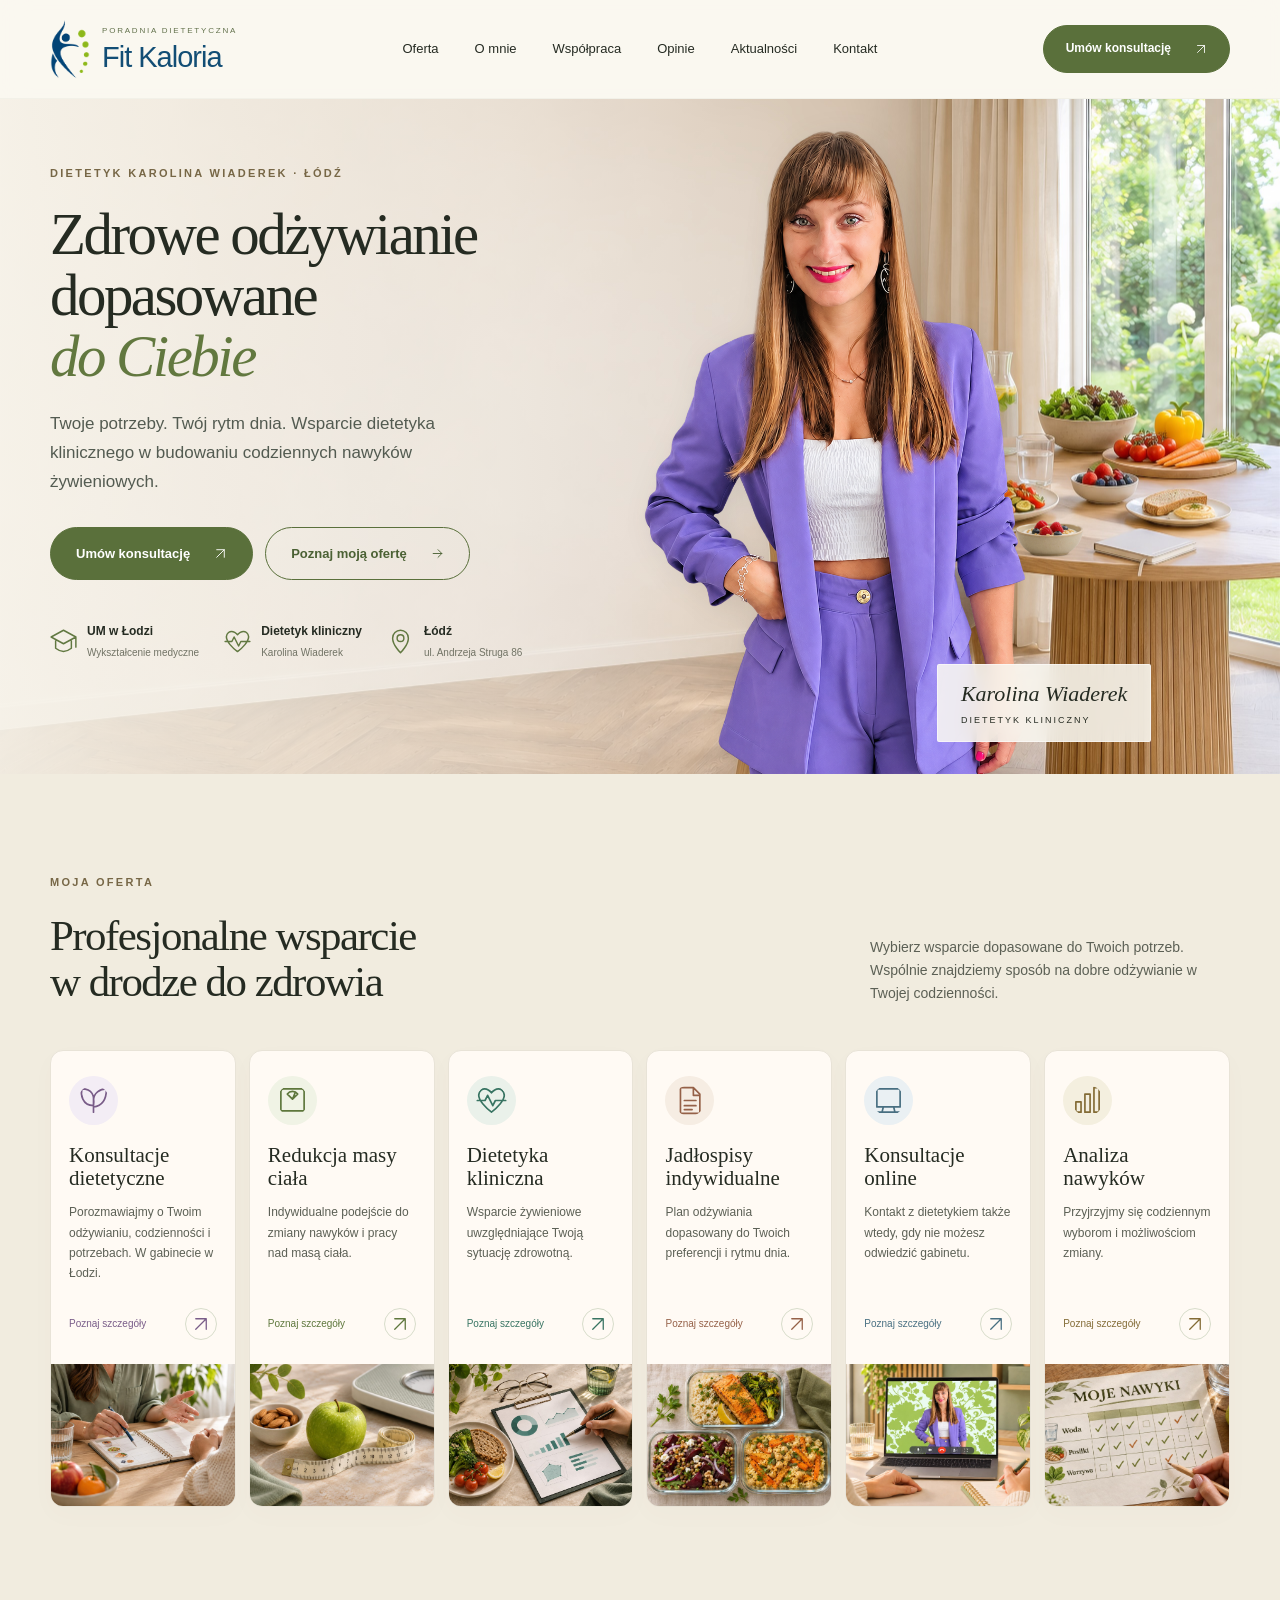
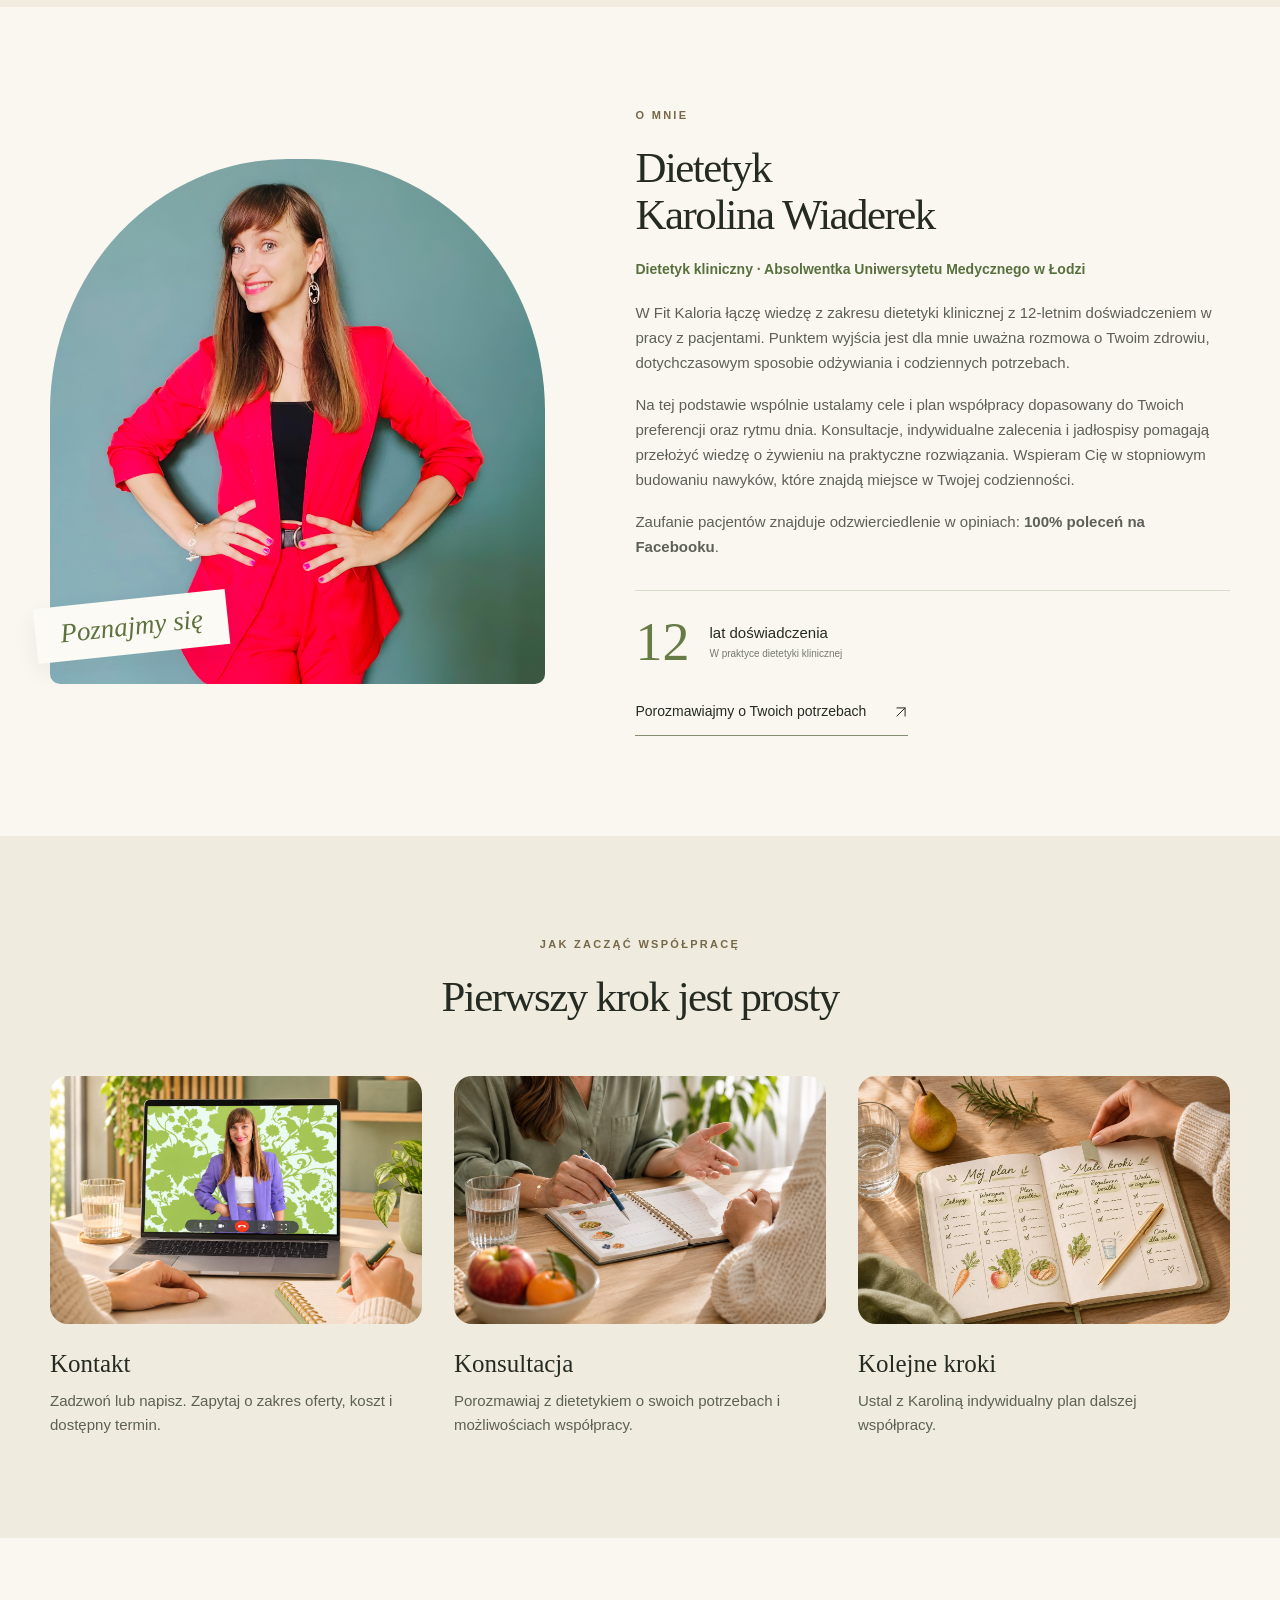
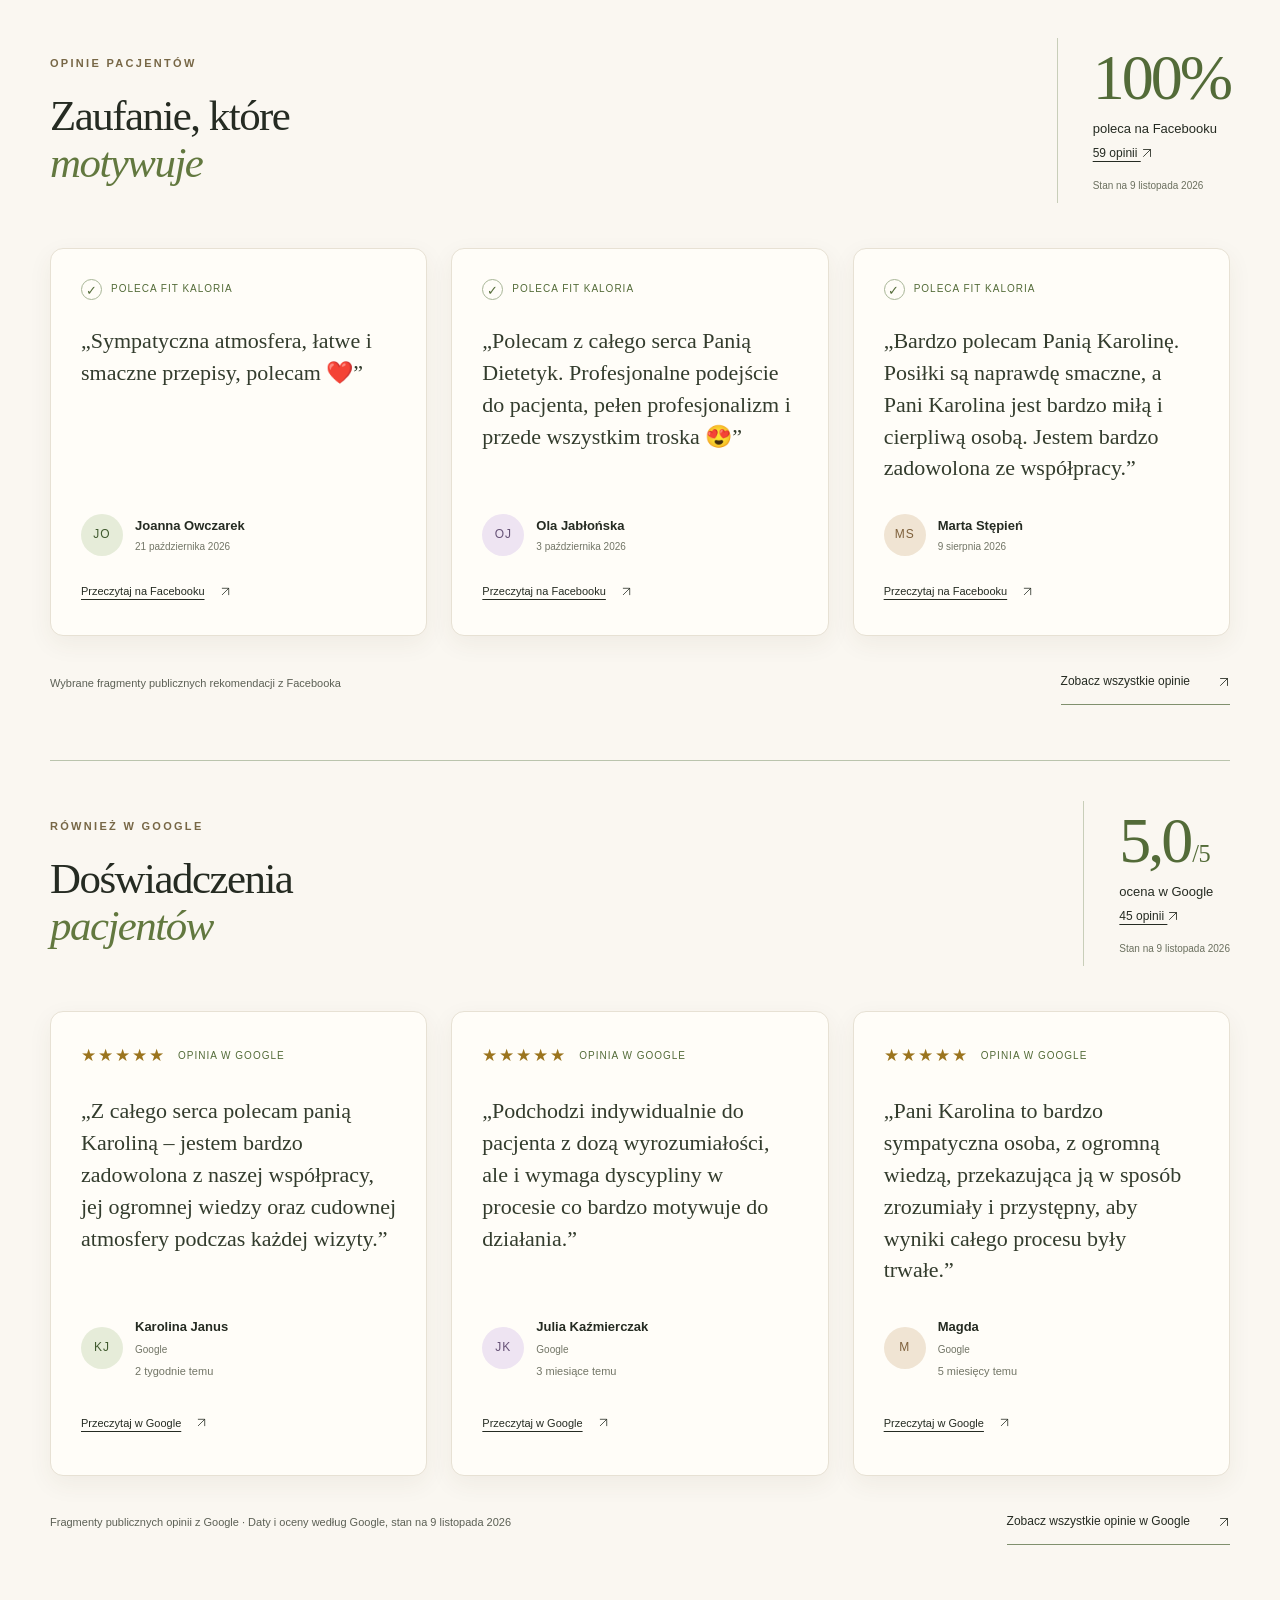
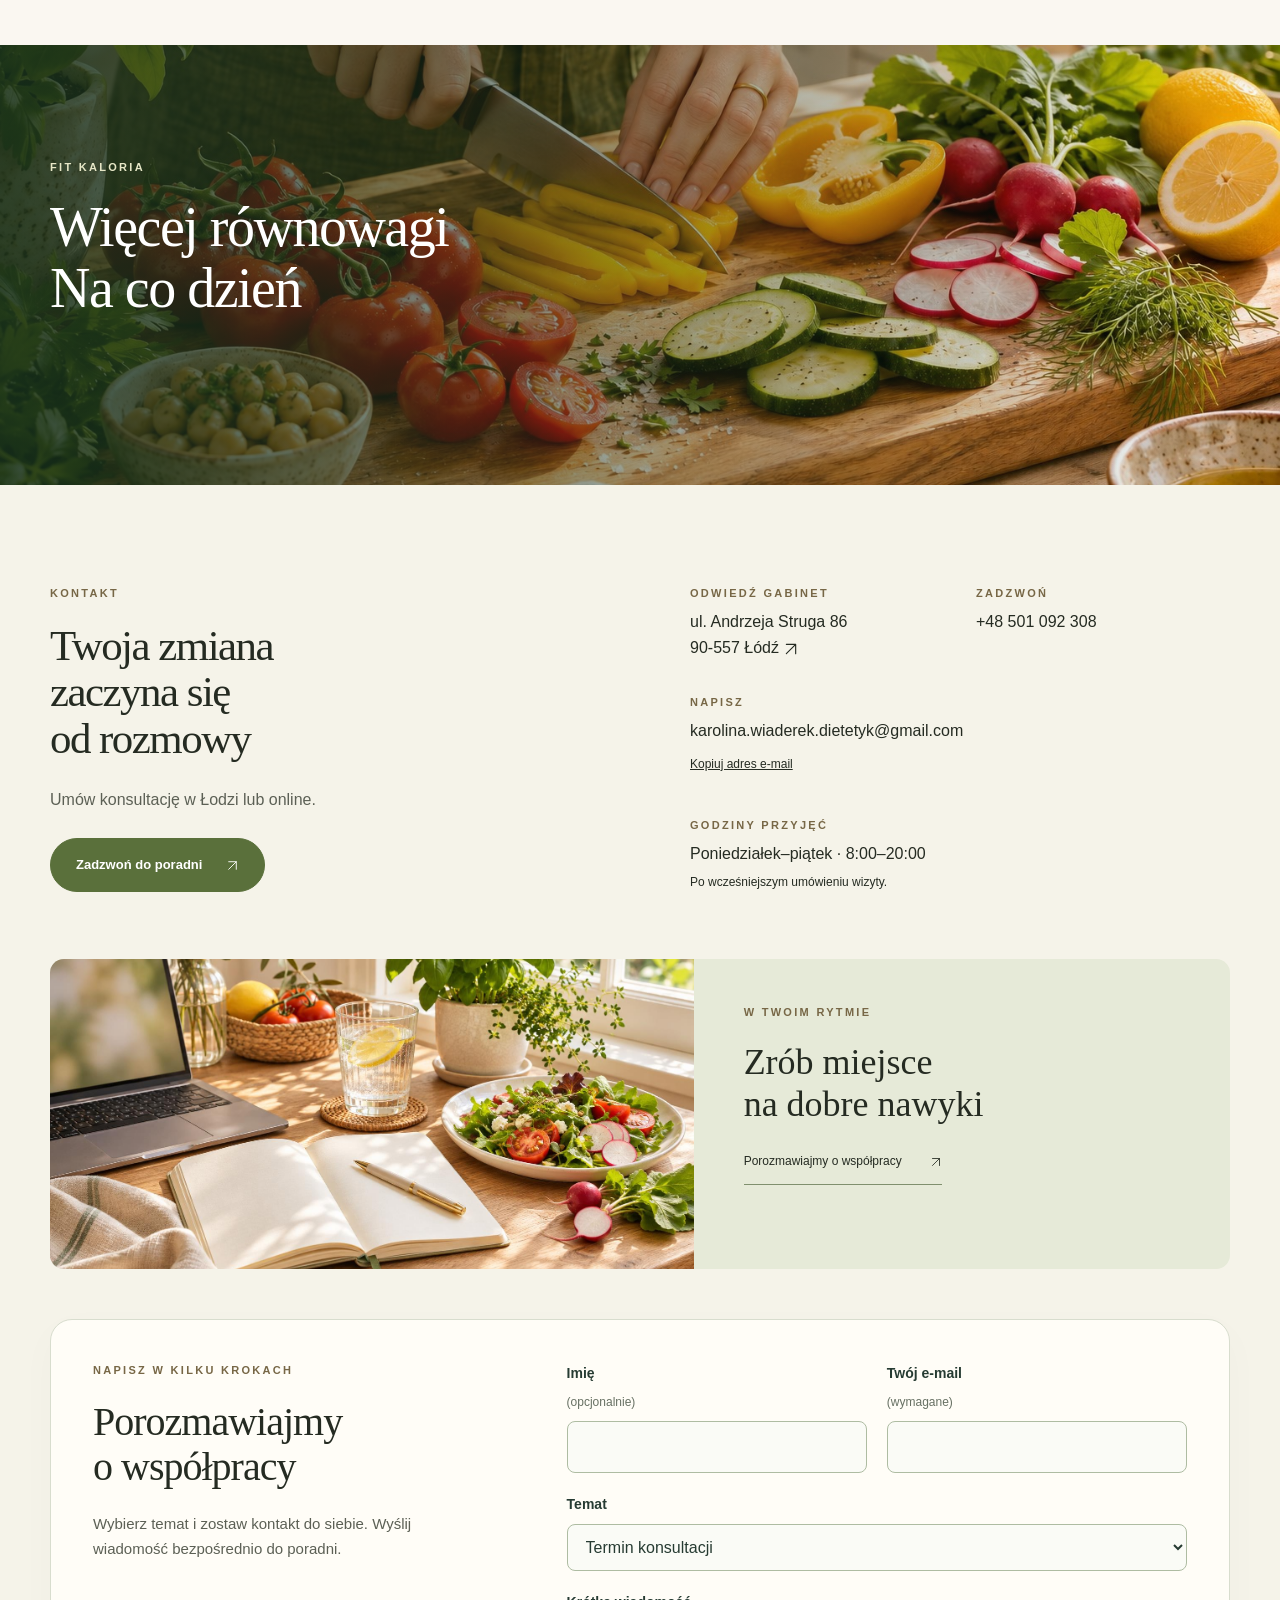
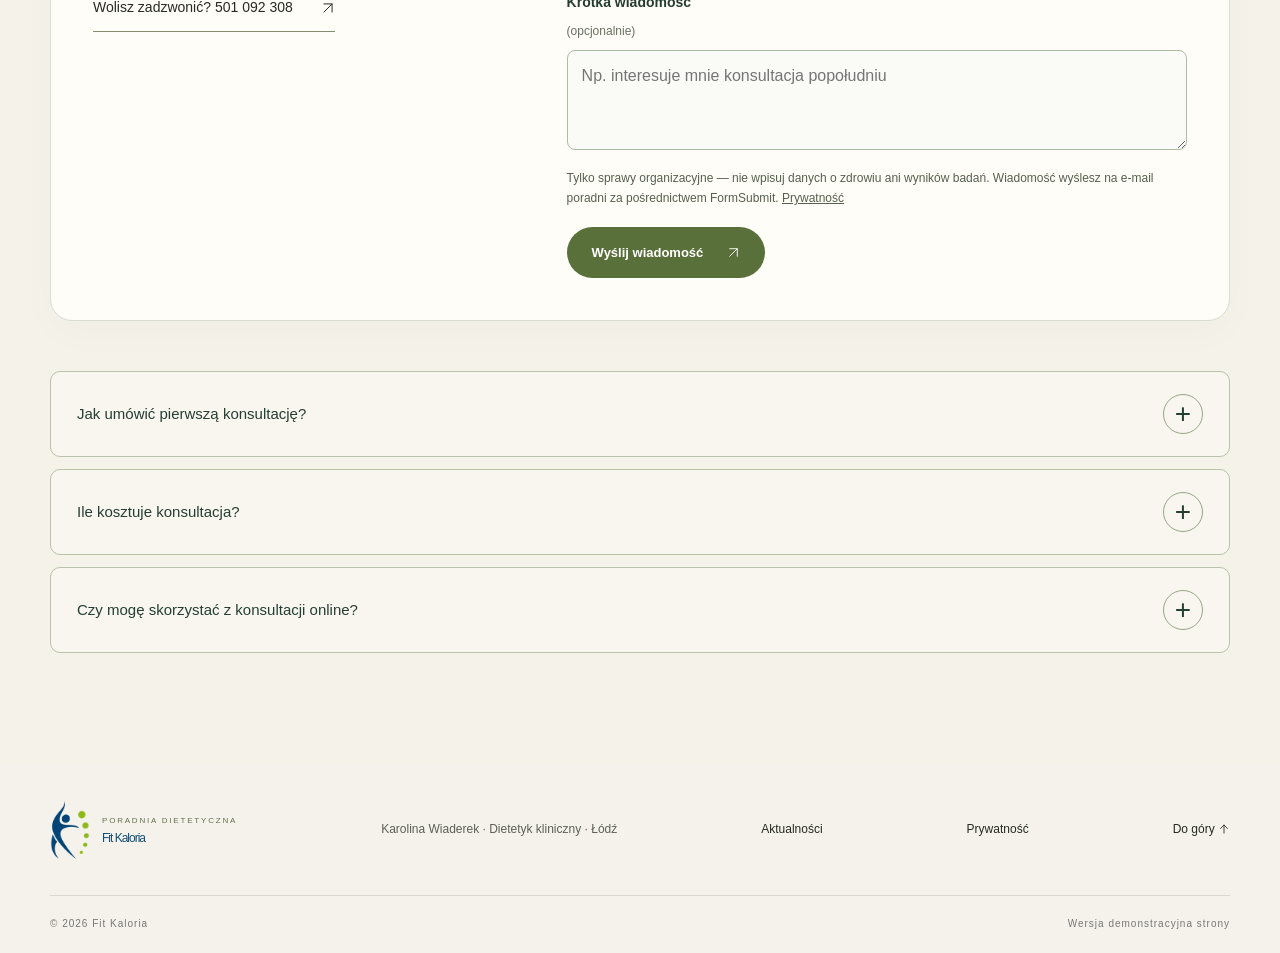
==== commit a8dee980: "Highlight Facebook recommendations in professional dietitian introduction" ====
--- a/index.html
+++ b/index.html
@@ -1 +1 @@
-<!doctype html><html lang="pl"><head><meta charset="utf-8"><meta name="viewport" content="width=device-width,initial-scale=1"><meta name="theme-color" content="#f7f3eb"><title>Fit Kaloria — Karolina Wiaderek | Dietetyk kliniczny Łódź</title><meta name="description" content="Fit Kaloria, Karolina Wiaderek — dietetyk kliniczny w Łodzi. Konsultacje, indywidualne jadłospisy i wsparcie żywieniowe. Struga 86. Tel. 501 092 308."><link rel="canonical" href="https://gipsdrill.github.io/fit-kaloria-natural-premium/"><link rel="icon" href="favicon.ico?v=20" sizes="any"><link rel="icon" type="image/png" sizes="32x32" href="favicon-32.png?v=20"><link rel="icon" type="image/svg+xml" href="favicon.svg?v=20"><link rel="apple-touch-icon" sizes="180x180" href="apple-touch-icon.png?v=20"><link rel="stylesheet" href="style.css?v=34"><script src="app.js?v=24" defer></script><script type="application/ld+json">{"@context":"https://schema.org","@type":"LocalBusiness","name":"Fit Kaloria — Karolina Wiaderek","description":"Poradnia dietetyczna. Dietetyk kliniczny w Łodzi.","url":"https://gipsdrill.github.io/fit-kaloria-natural-premium/","telephone":"+48 501 092 308","email":"karolina.wiaderek.dietetyk@gmail.com","address":{"@type":"PostalAddress","streetAddress":"ul. Andrzeja Struga 86","postalCode":"90-557","addressLocality":"Łódź","addressCountry":"PL"},"openingHours":["Mo-Fr 08:00-20:00"],"image":"https://gipsdrill.github.io/fit-kaloria-natural-premium/karolina-purple.jpg","@id":"https://gipsdrill.github.io/fit-kaloria-natural-premium/#poradnia","hasMap":"https://www.google.com/maps/place/Mgr+dietetyk+Karolina+Wiaderek+Poradnia+%22Fit+Kaloria%22/@51.7617247,19.4341873,17z/data=!3m1!4b1!4m5!3m4!1s0x471a35250b10f0a1:0xd8a62a814ab3b971!8m2!3d51.7617247!4d19.4341873","sameAs":["https://www.google.com/maps/place/Mgr+dietetyk+Karolina+Wiaderek+Poradnia+%22Fit+Kaloria%22/@51.7617247,19.4341873,17z/data=!3m1!4b1!4m5!3m4!1s0x471a35250b10f0a1:0xd8a62a814ab3b971!8m2!3d51.7617247!4d19.4341873","https://www.facebook.com/profile.php?id=100089357919979"],"geo":{"@type":"GeoCoordinates","latitude":51.7617247,"longitude":19.4341873},"areaServed":{"@type":"City","name":"Łódź"},"hasOfferCatalog":{"@type":"OfferCatalog","name":"Oferta Fit Kaloria","itemListElement":[{"@type":"Offer","itemOffered":{"@type":"Service","name":"Konsultacje dietetyczne","url":"https://gipsdrill.github.io/fit-kaloria-natural-premium/konsultacje-dietetyczne.html"}},{"@type":"Offer","itemOffered":{"@type":"Service","name":"Redukcja masy ciała","url":"https://gipsdrill.github.io/fit-kaloria-natural-premium/redukcja-masy-ciala.html"}},{"@type":"Offer","itemOffered":{"@type":"Service","name":"Dietetyka kliniczna","url":"https://gipsdrill.github.io/fit-kaloria-natural-premium/dietetyka-kliniczna.html"}},{"@type":"Offer","itemOffered":{"@type":"Service","name":"Jadłospisy indywidualne","url":"https://gipsdrill.github.io/fit-kaloria-natural-premium/jadlospisy-indywidualne.html"}},{"@type":"Offer","itemOffered":{"@type":"Service","name":"Konsultacje online","url":"https://gipsdrill.github.io/fit-kaloria-natural-premium/konsultacje-online.html"}},{"@type":"Offer","itemOffered":{"@type":"Service","name":"Analiza nawyków","url":"https://gipsdrill.github.io/fit-kaloria-natural-premium/analiza-nawykow.html"}}]}}</script><meta property="og:type" content="website"><meta property="og:locale" content="pl_PL"><meta property="og:site_name" content="Fit Kaloria — Poradnia Dietetyczna"><meta property="og:title" content="Fit Kaloria — Karolina Wiaderek | Dietetyk Łódź"><meta property="og:description" content="Odżywianie dopasowane do Ciebie. Konsultacje dietetyczne, indywidualne jadłospisy i wsparcie w zmianie nawyków. Łódź, ul. Struga 86."><meta property="og:url" content="https://gipsdrill.github.io/fit-kaloria-natural-premium/"><meta property="og:image" content="https://gipsdrill.github.io/fit-kaloria-natural-premium/fit-kaloria-social-v21.jpg"><meta property="og:image:secure_url" content="https://gipsdrill.github.io/fit-kaloria-natural-premium/fit-kaloria-social-v21.jpg"><meta property="og:image:type" content="image/jpeg"><meta property="og:image:width" content="1200"><meta property="og:image:height" content="630"><meta property="og:image:alt" content="Fit Kaloria — poradnia dietetyczna Karoliny Wiaderek. Portret dietetyczki na kremowym tle."><meta name="twitter:card" content="summary_large_image"><meta name="twitter:title" content="Fit Kaloria — Karolina Wiaderek | Dietetyk Łódź"><meta name="twitter:description" content="Odżywianie dopasowane do Ciebie. Konsultacje dietetyczne, indywidualne jadłospisy i wsparcie w zmianie nawyków. Łódź, ul. Struga 86."><meta name="twitter:image" content="https://gipsdrill.github.io/fit-kaloria-natural-premium/fit-kaloria-social-v21.jpg"><meta name="twitter:image:alt" content="Fit Kaloria — poradnia dietetyczna Karoliny Wiaderek. Portret dietetyczki na kremowym tle."><link data-selected-hero rel="stylesheet" href="hero-garden.css?v=40"><link data-selected-hero rel="preload" as="image" href="hero-garden.jpg" imagesrcset="hero-garden.jpg 1x, hero-garden-large.jpg 2x" media="(min-width:701px)"><link data-selected-hero rel="preload" as="image" href="hero-garden-mobile.jpg" media="(max-width:700px)"><script data-selected-hero src="hero-garden.js?v=40" defer></script></head><body class="natural" id="top"><a href="#main" class="skip-link">Przejdź do treści</a><header class="site-header" id="start"><div class="container header-inner"><a class="brand" href="#top" aria-label="Fit Kaloria — początek strony"><img class="brand-mark" src="logo-fit-kaloria.png" alt="" aria-hidden="true" width="213" height="320"><span><small>PORADNIA DIETETYCZNA</small>Fit Kaloria</span></a><nav class="desktop-nav" aria-label="Nawigacja główna"><a href="#oferta">Oferta</a><a href="#o-mnie">O mnie</a><a href="#proces">Współpraca</a><a href="#opinie">Opinie</a><a href="aktualnosci.html">Aktualności</a><a href="#kontakt">Kontakt</a></nav><a class="button header-cta" href="#kontakt">Umów konsultację <span class="link-arrow"><svg class="ui-arrow" viewBox="0 0 24 24" width="24" height="24" aria-hidden="true" focusable="false"><path d="M5 19 19 5M5 5h14v14"/></svg></span></a><button class="menu-toggle" aria-expanded="false" aria-controls="mobile-menu">Menu <span aria-hidden="true">☰</span></button></div><nav id="mobile-menu" class="mobile-menu" aria-label="Nawigacja mobilna" hidden><a href="#oferta">Oferta</a><a href="#o-mnie">O mnie</a><a href="#proces">Współpraca</a><a href="#opinie">Opinie</a><a href="aktualnosci.html">Aktualności</a><a href="#kontakt">Kontakt</a></nav></header><main id="main"><section class="natural-hero natural-hero--ogrod"><img class="hero-dessert" src="hero-dessert-v2.png" alt="" aria-hidden="true" width="600" height="300" hidden><div class="container hero-grid"><div class="hero-copy"><span class="eyebrow">DIETETYK KAROLINA WIADEREK · ŁÓDŹ</span><h1>Zdrowe odżywianie<br>dopasowane<br> <em>do Ciebie</em></h1><p>Twoje potrzeby. Twój rytm dnia. Wsparcie dietetyka klinicznego w budowaniu codziennych nawyków żywieniowych.</p><div class="actions"><a class="button" href="#kontakt">Umów konsultację <span class="link-arrow"><svg class="ui-arrow" viewBox="0 0 24 24" width="24" height="24" aria-hidden="true" focusable="false"><path d="M5 19 19 5M5 5h14v14"/></svg></span></a><a class="button outline" href="#oferta">Poznaj moją ofertę <span class="link-arrow"><svg class="ui-arrow" viewBox="0 0 24 24" width="24" height="24" aria-hidden="true" focusable="false"><path d="M4 12h16m-7-7 7 7-7 7"/></svg></span></a></div><div class="hero-facts"><div><svg class="icon" viewBox="0 0 24 24" aria-hidden="true" fill="none" stroke="currentColor" stroke-width="1.3" stroke-linecap="round" stroke-linejoin="round"><path d="m1 8 11-6 11 6-11 6L1 8Zm4 3v7c5 4 9 4 14 0v-7m4-3v9"/></svg><span><strong>UM w Łodzi</strong><small>Wykształcenie medyczne</small></span></div><div><svg class="icon" viewBox="0 0 24 24" aria-hidden="true" fill="none" stroke="currentColor" stroke-width="1.3" stroke-linecap="round" stroke-linejoin="round"><path d="M20 4c-4-3-8 2-8 2S8 1 4 4C-3 10 12 21 12 21S27 10 20 4ZM1 12h6l2-4 4 8 2-4h8"/></svg><span><strong>Dietetyk kliniczny</strong><small>Karolina Wiaderek</small></span></div><div><svg class="icon" viewBox="0 0 24 24" aria-hidden="true" fill="none" stroke="currentColor" stroke-width="1.3" stroke-linecap="round" stroke-linejoin="round"><path d="M19 9c0 6-7 13-7 13S5 15 5 9a7 7 0 0 1 14 0ZM15 9a3 3 0 1 1-6 0 3 3 0 0 1 6 0"/></svg><span><strong>Łódź</strong><small>ul. Andrzeja Struga 86</small></span></div></div></div><div class="hero-portrait"><div class="organic-shape"></div><img class="cutout" src="karolina-cutout.png" width="1254" height="1254" alt="Karolina Wiaderek w fioletowym garniturze" fetchpriority="high"><span class="handwritten">Małe kroki<br>Twoja zmiana</span><div class="portrait-label">Karolina Wiaderek <small>DIETETYK KLINICZNY</small></div></div></div></section><section id="oferta" class="offer section"><div class="container"><div class="section-heading reveal"><div><span class="eyebrow">MOJA OFERTA</span><h2>Profesjonalne wsparcie<br>w drodze do zdrowia</h2></div><p>Wybierz wsparcie dopasowane do Twoich potrzeb.<br>Wspólnie znajdziemy sposób na dobre odżywianie w Twojej codzienności.</p></div><div class="service-grid"><a class="service-card reveal" href="konsultacje-dietetyczne.html"><svg class="icon" viewBox="0 0 24 24" aria-hidden="true" fill="none" stroke="currentColor" stroke-width="1.3" stroke-linecap="round" stroke-linejoin="round"><path d="M12 21V10M12 16C3 16 2 7 3 3c8 0 10 5 9 13ZM12 12c0-6 5-9 10-9 0 8-3 13-10 14"/></svg><h3>Konsultacje dietetyczne</h3><p>Porozmawiajmy o Twoim odżywianiu, codzienności i potrzebach. W gabinecie w Łodzi.</p><span class="card-link">Poznaj szczegóły <b><svg class="ui-arrow" viewBox="0 0 24 24" width="24" height="24" aria-hidden="true" focusable="false"><path d="M5 19 19 5M5 5h14v14"/></svg></b></span><div class="service-visual service-visual-0"><img src="consultation-premium.jpg" alt="" aria-hidden="true" width="1400" height="933" loading="lazy"></div></a><a class="service-card reveal" href="redukcja-masy-ciala.html"><svg class="icon" viewBox="0 0 24 24" aria-hidden="true" fill="none" stroke="currentColor" stroke-width="1.3" stroke-linecap="round" stroke-linejoin="round"><path d="M5 3h14a2 2 0 0 1 2 2v15H3V5a2 2 0 0 1 2-2ZM8 7a5 5 0 0 1 8 0l-4 4-4-4Zm4 4 2-5"/></svg><h3>Redukcja masy ciała</h3><p>Indywidualne podejście do zmiany nawyków i pracy nad masą ciała.</p><span class="card-link">Poznaj szczegóły <b><svg class="ui-arrow" viewBox="0 0 24 24" width="24" height="24" aria-hidden="true" focusable="false"><path d="M5 19 19 5M5 5h14v14"/></svg></b></span><div class="service-visual service-visual-1"><img src="weight.jpg" alt="" aria-hidden="true" width="1200" height="800" loading="lazy"></div></a><a class="service-card reveal" href="dietetyka-kliniczna.html"><svg class="icon" viewBox="0 0 24 24" aria-hidden="true" fill="none" stroke="currentColor" stroke-width="1.3" stroke-linecap="round" stroke-linejoin="round"><path d="M20 4c-4-3-8 2-8 2S8 1 4 4C-3 10 12 21 12 21S27 10 20 4ZM1 12h6l2-4 4 8 2-4h8"/></svg><h3>Dietetyka kliniczna</h3><p>Wsparcie żywieniowe uwzględniające Twoją sytuację zdrowotną.</p><span class="card-link">Poznaj szczegóły <b><svg class="ui-arrow" viewBox="0 0 24 24" width="24" height="24" aria-hidden="true" focusable="false"><path d="M5 19 19 5M5 5h14v14"/></svg></b></span><div class="service-visual service-visual-2"><img src="clinical-premium.jpg" alt="" aria-hidden="true" width="1400" height="933" loading="lazy"></div></a><a class="service-card reveal" href="jadlospisy-indywidualne.html"><svg class="icon" viewBox="0 0 24 24" aria-hidden="true" fill="none" stroke="currentColor" stroke-width="1.3" stroke-linecap="round" stroke-linejoin="round"><path d="M5 2h10l5 5v15H5V2Zm10 0v6h5M8 12h9M8 16h9M8 19h6"/></svg><h3>Jadłospisy indywidualne</h3><p>Plan odżywiania dopasowany do Twoich preferencji i rytmu dnia.</p><span class="card-link">Poznaj szczegóły <b><svg class="ui-arrow" viewBox="0 0 24 24" width="24" height="24" aria-hidden="true" focusable="false"><path d="M5 19 19 5M5 5h14v14"/></svg></b></span><div class="service-visual service-visual-3"><img src="mealplan.jpg" alt="" aria-hidden="true" width="1200" height="800" loading="lazy"></div></a><a class="service-card reveal" href="konsultacje-online.html"><svg class="icon" viewBox="0 0 24 24" aria-hidden="true" fill="none" stroke="currentColor" stroke-width="1.3" stroke-linecap="round" stroke-linejoin="round"><path d="M3 3h18v14H3V3ZM1 21h22M8 17l-1 4m9-4 1 4"/></svg><h3>Konsultacje online</h3><p>Kontakt z dietetykiem także wtedy, gdy nie możesz odwiedzić gabinetu.</p><span class="card-link">Poznaj szczegóły <b><svg class="ui-arrow" viewBox="0 0 24 24" width="24" height="24" aria-hidden="true" focusable="false"><path d="M5 19 19 5M5 5h14v14"/></svg></b></span><div class="service-visual service-visual-4"><img src="online-purple.jpg" alt="" aria-hidden="true" width="1200" height="800" loading="lazy"></div></a><a class="service-card reveal" href="analiza-nawykow.html"><svg class="icon" viewBox="0 0 24 24" aria-hidden="true" fill="none" stroke="currentColor" stroke-width="1.3" stroke-linecap="round" stroke-linejoin="round"><path d="M3 21V13h4v8Zm7 0V7h4v14Zm7 0V2h4v19Z"/></svg><h3>Analiza nawyków</h3><p>Przyjrzyjmy się codziennym wyborom i możliwościom zmiany.</p><span class="card-link">Poznaj szczegóły <b><svg class="ui-arrow" viewBox="0 0 24 24" width="24" height="24" aria-hidden="true" focusable="false"><path d="M5 19 19 5M5 5h14v14"/></svg></b></span><div class="service-visual service-visual-5"><img src="habits-tracker.jpg" alt="" aria-hidden="true" width="1200" height="800" loading="lazy"></div></a></div></div></section><section id="o-mnie" class="about section"><div class="container about-grid"><div class="about-photo reveal"><img src="karolina-red.jpg" width="2048" height="2048" loading="lazy" alt="Karolina Wiaderek w czerwonej marynarce"><span class="photo-note">Poznajmy się</span></div><div class="about-copy reveal"><span class="eyebrow">O MNIE</span><h2>Dietetyk<br>Karolina Wiaderek</h2><p class="olive">Dietetyk kliniczny · Absolwentka Uniwersytetu Medycznego w Łodzi</p><p>W Fit Kaloria łączę wiedzę z zakresu dietetyki klinicznej z 12-letnim doświadczeniem w pracy z pacjentami. Punktem wyjścia jest dla mnie uważna rozmowa o Twoim zdrowiu, dotychczasowym sposobie odżywiania i codziennych potrzebach.</p><p>Na tej podstawie wspólnie ustalamy cele i plan współpracy dopasowany do Twoich preferencji oraz rytmu dnia. Konsultacje, indywidualne zalecenia i jadłospisy pomagają przełożyć wiedzę o żywieniu na praktyczne rozwiązania. Wspieram Cię w stopniowym budowaniu nawyków, które znajdą miejsce w Twojej codzienności.</p><div class="experience"><strong>12</strong><div>lat doświadczenia<small>W praktyce dietetyki klinicznej</small></div></div><a class="text-link" href="#kontakt">Porozmawiajmy o Twoich potrzebach <span class="link-arrow"><svg class="ui-arrow" viewBox="0 0 24 24" width="24" height="24" aria-hidden="true" focusable="false"><path d="M5 19 19 5M5 5h14v14"/></svg></span></a></div></div></section><section id="proces" class="process section"><div class="container"><div class="center reveal"><span class="eyebrow">JAK ZACZĄĆ WSPÓŁPRACĘ</span><h2>Pierwszy krok jest prosty</h2></div><div class="process-grid"><article class="reveal"><div class="process-photo"><img src="online-purple.jpg" width="1400" height="933" loading="lazy" decoding="async" alt="Kontakt z Karoliną Wiaderek przez internet — fotografia ilustracyjna"></div><h3>Kontakt</h3><p>Zadzwoń lub napisz. Zapytaj o zakres oferty, koszt i dostępny termin.</p></article><article class="reveal"><div class="process-photo"><img src="consultation-premium.jpg" width="1400" height="933" loading="lazy" decoding="async" alt="Rozmowa o codziennym odżywianiu przy wspólnym stole — fotografia ilustracyjna"></div><h3>Konsultacja</h3><p>Porozmawiaj z dietetykiem o swoich potrzebach i możliwościach współpracy.</p></article><article class="reveal"><div class="process-photo"><img src="process-direction-filled.jpg" width="1400" height="933" loading="lazy" decoding="async" alt="Wypełniony planer posiłków i małych codziennych zmian"></div><h3>Kolejne kroki</h3><p>Ustal z Karoliną indywidualny plan dalszej współpracy.</p></article></div></div></section><section id="opinie" class="opinions section" aria-labelledby="opinions-title"><div class="container"><div class="reviews-heading reveal"><div><span class="eyebrow">OPINIE PACJENTÓW</span><h2 id="opinions-title">Zaufanie, które<br><em>motywuje</em></h2></div><div class="reviews-rating"><a href="https://www.facebook.com/profile.php?id=100089357919979&amp;sk=reviews" target="_blank" rel="noopener noreferrer" aria-label="100 procent poleca, 59 opinii — zobacz rekomendacje na Facebooku"><strong>100%</strong><span>poleca na Facebooku</span><span class="reviews-count">59 opinii <span class="link-arrow" aria-hidden="true"><svg class="ui-arrow" viewBox="0 0 24 24" width="24" height="24" aria-hidden="true" focusable="false"><path d="M5 19 19 5M5 5h14v14"/></svg></span></span></a><small>Stan na 9 listopada 2026</small></div></div><div class="reviews-grid"><figure class="review-card reveal"><div class="review-recommends"><span aria-hidden="true">✓</span> Poleca Fit Kaloria</div><blockquote cite="https://www.facebook.com/joanna.owczarek.14/posts/pfbid02WuuSQ4c2e4C1T7g9t3X2cMjEcWPpSVGaVyHeqSx7U6V78qfizSyQPWGCchpttrAsl"><p>„Sympatyczna atmosfera, łatwe i smaczne przepisy, polecam ❤️”</p></blockquote><figcaption><span class="review-initials" aria-hidden="true">JO</span><div><span class="review-name">Joanna Owczarek</span><time datetime="2026-10-21">21 października 2026</time></div></figcaption><a class="review-source" href="https://www.facebook.com/joanna.owczarek.14/posts/pfbid02WuuSQ4c2e4C1T7g9t3X2cMjEcWPpSVGaVyHeqSx7U6V78qfizSyQPWGCchpttrAsl" target="_blank" rel="noopener noreferrer" aria-label="Przeczytaj pełną opinię Joanna Owczarek na Facebooku">Przeczytaj na Facebooku <span class="link-arrow" aria-hidden="true"><svg class="ui-arrow" viewBox="0 0 24 24" width="24" height="24" aria-hidden="true" focusable="false"><path d="M5 19 19 5M5 5h14v14"/></svg></span></a></figure><figure class="review-card reveal"><div class="review-recommends"><span aria-hidden="true">✓</span> Poleca Fit Kaloria</div><blockquote cite="https://www.facebook.com/ola.boruszewska.9/posts/pfbid02fcZiLbEadskgMvyeNUvij6CbBAMWwHtJXq2Giww8P4EMPZJq7A9AGcSLjbbgANdMl"><p>„Polecam z całego serca Panią Dietetyk. Profesjonalne podejście do pacjenta, pełen profesjonalizm i przede wszystkim troska 😍”</p></blockquote><figcaption><span class="review-initials" aria-hidden="true">OJ</span><div><span class="review-name">Ola Jabłońska</span><time datetime="2026-10-03">3 października 2026</time></div></figcaption><a class="review-source" href="https://www.facebook.com/ola.boruszewska.9/posts/pfbid02fcZiLbEadskgMvyeNUvij6CbBAMWwHtJXq2Giww8P4EMPZJq7A9AGcSLjbbgANdMl" target="_blank" rel="noopener noreferrer" aria-label="Przeczytaj pełną opinię Ola Jabłońska na Facebooku">Przeczytaj na Facebooku <span class="link-arrow" aria-hidden="true"><svg class="ui-arrow" viewBox="0 0 24 24" width="24" height="24" aria-hidden="true" focusable="false"><path d="M5 19 19 5M5 5h14v14"/></svg></span></a></figure><figure class="review-card reveal"><div class="review-recommends"><span aria-hidden="true">✓</span> Poleca Fit Kaloria</div><blockquote cite="https://www.facebook.com/permalink.php?story_fbid=pfbid027wYNBWqaXnH6uTH15udUowrWkuy9GqmeiU2VArmY7yCeMm7dGDjGRLqKdkiLvN6Pl&amp;id=100013738157498"><p>„Bardzo polecam Panią Karolinę. Posiłki są naprawdę smaczne, a Pani Karolina jest bardzo miłą i cierpliwą osobą. Jestem bardzo zadowolona ze współpracy.”</p></blockquote><figcaption><span class="review-initials" aria-hidden="true">MS</span><div><span class="review-name">Marta Stępień</span><time datetime="2026-08-09">9 sierpnia 2026</time></div></figcaption><a class="review-source" href="https://www.facebook.com/permalink.php?story_fbid=pfbid027wYNBWqaXnH6uTH15udUowrWkuy9GqmeiU2VArmY7yCeMm7dGDjGRLqKdkiLvN6Pl&amp;id=100013738157498" target="_blank" rel="noopener noreferrer" aria-label="Przeczytaj pełną opinię Marta Stępień na Facebooku">Przeczytaj na Facebooku <span class="link-arrow" aria-hidden="true"><svg class="ui-arrow" viewBox="0 0 24 24" width="24" height="24" aria-hidden="true" focusable="false"><path d="M5 19 19 5M5 5h14v14"/></svg></span></a></figure></div><div class="reviews-footnote"><p>Wybrane fragmenty publicznych rekomendacji z Facebooka</p><a class="text-link" href="https://www.facebook.com/profile.php?id=100089357919979&amp;sk=reviews" target="_blank" rel="noopener noreferrer">Zobacz wszystkie opinie <span class="link-arrow" aria-hidden="true"><svg class="ui-arrow" viewBox="0 0 24 24" width="24" height="24" aria-hidden="true" focusable="false"><path d="M5 19 19 5M5 5h14v14"/></svg></span></a></div><div class="google-reviews"><div class="reviews-heading google-reviews-heading reveal"><div><span class="eyebrow">RÓWNIEŻ W GOOGLE</span><h2 id="google-opinions-title">Doświadczenia<br><em>pacjentów</em></h2></div><div class="reviews-rating google-reviews-rating"><a href="https://www.google.com/maps/place/Mgr+dietetyk+Karolina+Wiaderek+Poradnia+%22Fit+Kaloria%22/@51.7617247,19.4341873,17z/data=!3m1!4b1!4m5!3m4!1s0x471a35250b10f0a1:0xd8a62a814ab3b971!8m2!3d51.7617247!4d19.4341873" target="_blank" rel="noopener noreferrer" aria-label="Ocena 5,0 na 5, 45 opinii — zobacz opinie w Google"><strong>5,0<span class="rating-denominator">/5</span></strong><span>ocena w Google</span><span class="reviews-count">45 opinii <span class="link-arrow" aria-hidden="true"><svg class="ui-arrow" viewBox="0 0 24 24" width="24" height="24" aria-hidden="true" focusable="false"><path d="M5 19 19 5M5 5h14v14"/></svg></span></span></a><small>Stan na 9 listopada 2026</small></div></div><div class="reviews-grid google-reviews-grid"><figure class="review-card google-review-card reveal"><div class="review-recommends"><span class="google-stars" aria-label="Ocena 5 na 5">★★★★★</span><span class="google-label">Opinia w Google</span></div><blockquote cite="https://www.google.com/maps/contrib/102155759133729862089/reviews?hl=pl"><p>„Z całego serca polecam panią Karoliną – jestem bardzo zadowolona z naszej współpracy, jej ogromnej wiedzy oraz cudownej atmosfery podczas każdej wizyty.”</p></blockquote><figcaption><span class="review-initials" aria-hidden="true">KJ</span><div><span class="review-name">Karolina Janus</span><span class="google-source-label">Google</span><span class="google-review-date" title="Data wyświetlana przez Google 9 listopada 2026">2 tygodnie temu</span></div></figcaption><a class="review-source" href="https://www.google.com/maps/contrib/102155759133729862089/reviews?hl=pl" target="_blank" rel="noopener noreferrer" aria-label="Przeczytaj opinię Karolina Janus w Google">Przeczytaj w Google <span class="link-arrow" aria-hidden="true"><svg class="ui-arrow" viewBox="0 0 24 24" width="24" height="24" aria-hidden="true" focusable="false"><path d="M5 19 19 5M5 5h14v14"/></svg></span></a></figure><figure class="review-card google-review-card reveal"><div class="review-recommends"><span class="google-stars" aria-label="Ocena 5 na 5">★★★★★</span><span class="google-label">Opinia w Google</span></div><blockquote cite="https://www.google.com/maps/contrib/100512553528512157415/reviews?hl=pl"><p>„Podchodzi indywidualnie do pacjenta z dozą wyrozumiałości, ale i wymaga dyscypliny w procesie co bardzo motywuje do działania.”</p></blockquote><figcaption><span class="review-initials" aria-hidden="true">JK</span><div><span class="review-name">Julia Kaźmierczak</span><span class="google-source-label">Google</span><span class="google-review-date" title="Data wyświetlana przez Google 9 listopada 2026">3 miesiące temu</span></div></figcaption><a class="review-source" href="https://www.google.com/maps/contrib/100512553528512157415/reviews?hl=pl" target="_blank" rel="noopener noreferrer" aria-label="Przeczytaj opinię Julia Kaźmierczak w Google">Przeczytaj w Google <span class="link-arrow" aria-hidden="true"><svg class="ui-arrow" viewBox="0 0 24 24" width="24" height="24" aria-hidden="true" focusable="false"><path d="M5 19 19 5M5 5h14v14"/></svg></span></a></figure><figure class="review-card google-review-card reveal"><div class="review-recommends"><span class="google-stars" aria-label="Ocena 5 na 5">★★★★★</span><span class="google-label">Opinia w Google</span></div><blockquote cite="https://www.google.com/maps/contrib/114788322170059263112/reviews?hl=pl"><p>„Pani Karolina to bardzo sympatyczna osoba, z ogromną wiedzą, przekazująca ją w sposób zrozumiały i przystępny, aby wyniki całego procesu były trwałe.”</p></blockquote><figcaption><span class="review-initials" aria-hidden="true">M</span><div><span class="review-name">Magda</span><span class="google-source-label">Google</span><span class="google-review-date" title="Data wyświetlana przez Google 9 listopada 2026">5 miesięcy temu</span></div></figcaption><a class="review-source" href="https://www.google.com/maps/contrib/114788322170059263112/reviews?hl=pl" target="_blank" rel="noopener noreferrer" aria-label="Przeczytaj opinię Magda w Google">Przeczytaj w Google <span class="link-arrow" aria-hidden="true"><svg class="ui-arrow" viewBox="0 0 24 24" width="24" height="24" aria-hidden="true" focusable="false"><path d="M5 19 19 5M5 5h14v14"/></svg></span></a></figure></div><div class="reviews-footnote"><p>Fragmenty publicznych opinii z Google · Daty i oceny według Google, stan na 9 listopada 2026</p><a class="text-link" href="https://www.google.com/maps/place/Mgr+dietetyk+Karolina+Wiaderek+Poradnia+%22Fit+Kaloria%22/@51.7617247,19.4341873,17z/data=!3m1!4b1!4m5!3m4!1s0x471a35250b10f0a1:0xd8a62a814ab3b971!8m2!3d51.7617247!4d19.4341873" target="_blank" rel="noopener noreferrer">Zobacz wszystkie opinie w Google <span class="link-arrow" aria-hidden="true"><svg class="ui-arrow" viewBox="0 0 24 24" width="24" height="24" aria-hidden="true" focusable="false"><path d="M5 19 19 5M5 5h14v14"/></svg></span></a></div></div></div></section><section class="food-banner" aria-label="Inspiracja żywieniowa"><img src="preparation-young.jpg" width="1536" height="1024" loading="lazy" alt="Przygotowywanie świeżych, kolorowych warzyw na drewnianej desce"><div><span class="eyebrow">FIT KALORIA</span><h2>Więcej równowagi<br>Na co dzień</h2></div></section><section id="kontakt" class="contact section"><div class="container"><div class="contact-grid"><div class="reveal"><span class="eyebrow">KONTAKT</span><h2>Twoja zmiana<br>zaczyna się<br>od rozmowy</h2><p>Umów konsultację w Łodzi lub online.</p><a class="button" href="tel:+48501092308">Zadzwoń do poradni <span class="link-arrow"><svg class="ui-arrow" viewBox="0 0 24 24" width="24" height="24" aria-hidden="true" focusable="false"><path d="M5 19 19 5M5 5h14v14"/></svg></span></a></div><div class="contact-details"><div><span class="eyebrow">ODWIEDŹ GABINET</span><a href="https://www.google.com/maps/place/Mgr+dietetyk+Karolina+Wiaderek+Poradnia+%22Fit+Kaloria%22/@51.7617247,19.4341873,17z/data=!3m1!4b1!4m5!3m4!1s0x471a35250b10f0a1:0xd8a62a814ab3b971!8m2!3d51.7617247!4d19.4341873" target="_blank" rel="noopener">ul. Andrzeja Struga 86<br>90-557 Łódź <span class="link-arrow" aria-hidden="true"><svg class="ui-arrow" viewBox="0 0 24 24" width="24" height="24" aria-hidden="true" focusable="false"><path d="M5 19 19 5M5 5h14v14"/></svg></span></a></div><div><span class="eyebrow">ZADZWOŃ</span><a href="tel:+48501092308">+48 501 092 308</a></div><div><span class="eyebrow">NAPISZ</span><a class="email" href="mailto:karolina.wiaderek.dietetyk@gmail.com">karolina.wiaderek.dietetyk@gmail.com</a><button class="copy-email" type="button">Kopiuj adres e-mail</button><span class="copy-status" role="status"></span></div><div><span class="eyebrow">GODZINY PRZYJĘĆ</span><p>Poniedziałek–piątek · 8:00–20:00<br><small>Po wcześniejszym umówieniu wizyty.</small></p></div></div></div><div class="contact-story reveal"><img src="desk.jpg" width="1536" height="1024" loading="lazy" alt="Kolorowa sałatka, woda z cytryną i notatnik na jasnym stole"><div><span class="eyebrow">W TWOIM RYTMIE</span><h3>Zrób miejsce<br>na dobre nawyki</h3><a class="text-link" href="#kontakt">Porozmawiajmy o współpracy <span class="link-arrow" aria-hidden="true"><svg class="ui-arrow" viewBox="0 0 24 24" width="24" height="24" aria-hidden="true" focusable="false"><path d="M5 19 19 5M5 5h14v14"/></svg></span></a></div></div><div class="quick-contact" id="formularz"><div class="quick-contact-intro"><span class="eyebrow">NAPISZ W KILKU KROKACH</span><h3>Porozmawiajmy<br>o współpracy</h3><p>Wybierz temat i zostaw kontakt do siebie. Wyślij wiadomość bezpośrednio do poradni.</p><a href="tel:+48501092308" class="text-link">Wolisz zadzwonić? 501 092 308 <span class="link-arrow" aria-hidden="true"><svg class="ui-arrow" viewBox="0 0 24 24" width="24" height="24" aria-hidden="true" focusable="false"><path d="M5 19 19 5M5 5h14v14"/></svg></span></a></div><form class="contact-form" action="https://formsubmit.co/karolina.wiaderek.dietetyk@gmail.com" method="POST" accept-charset="UTF-8" aria-label="Szybki kontakt" aria-describedby="form-note"><input type="hidden" name="_subject" value="Fit Kaloria — wiadomość z formularza kontaktowego"><input type="hidden" name="_template" value="table"><input type="hidden" name="_next" value="https://gipsdrill.github.io/fit-kaloria-natural-premium/dziekujemy.html"><div class="contact-honeypot" aria-hidden="true"><label>Pozostaw to pole puste<input type="text" name="_honey" tabindex="-1" autocomplete="off"></label></div><fieldset class="form-fields"><legend class="visually-hidden">Dane kontaktowe i temat rozmowy</legend><label>Imię <span>(opcjonalnie)</span><input name="name" autocomplete="given-name" maxlength="60"></label><label>Twój e-mail <span>(wymagane)</span><input name="email" type="email" autocomplete="email" required maxlength="150"></label><label class="field-wide">Temat<select name="topic"><option selected>Termin konsultacji</option><option>Oferta i cennik</option><option>Konsultacje dietetyczne</option><option>Redukcja masy ciała</option><option>Dietetyka kliniczna</option><option>Jadłospisy indywidualne</option><option>Konsultacje online</option><option>Analiza nawyków</option></select></label><label class="field-wide">Krótka wiadomość <span>(opcjonalnie)</span><textarea name="message" rows="3" maxlength="600" placeholder="Np. interesuje mnie konsultacja popołudniu"></textarea></label></fieldset><p id="form-note" class="form-note">Tylko sprawy organizacyjne — nie wpisuj danych o zdrowiu ani wyników badań. Wiadomość wyślesz na e-mail poradni za pośrednictwem FormSubmit. <a href="prywatnosc.html">Prywatność</a></p><button class="button form-submit" type="submit">Wyślij wiadomość <span class="link-arrow" aria-hidden="true"><svg class="ui-arrow" viewBox="0 0 24 24" width="24" height="24" aria-hidden="true" focusable="false"><path d="M5 19 19 5M5 5h14v14"/></svg></span></button></form></div><div class="faq"><details name="fit-kaloria-faq"><summary>Jak umówić pierwszą konsultację?</summary><p>Zadzwoń pod numer <a href="tel:+48501092308">+48 501 092 308</a> lub napisz e-mail. Termin zostanie ustalony bezpośrednio z poradnią.</p></details><details name="fit-kaloria-faq"><summary>Ile kosztuje konsultacja?</summary><p>O aktualny cennik i zakres współpracy zapytaj <a href="mailto:karolina.wiaderek.dietetyk@gmail.com?subject=Pro%C5%9Bba%20o%20cennik">przez e-mail</a> lub telefonicznie.</p></details><details name="fit-kaloria-faq"><summary>Czy mogę skorzystać z konsultacji online?</summary><p>Tak. Skontaktuj się z poradnią, aby ustalić termin oraz sposób połączenia.</p></details></div></div></section></main><footer><div class="container footer-inner"><a class="brand" href="#top" aria-label="Fit Kaloria — początek strony"><img class="brand-mark" src="logo-fit-kaloria.png" alt="" aria-hidden="true" width="213" height="320"><span><small>PORADNIA DIETETYCZNA</small>Fit Kaloria</span></a><p>Karolina Wiaderek · Dietetyk kliniczny · Łódź</p><a href="aktualnosci.html">Aktualności</a><a href="prywatnosc.html">Prywatność</a><a href="#top">Do góry <svg class="ui-arrow" viewBox="0 0 24 24" width="24" height="24" aria-hidden="true" focusable="false"><path d="M12 20V4m-7 7 7-7 7 7"/></svg></a></div><div class="container footer-bottom"><span>© 2026 Fit Kaloria</span><span>Wersja demonstracyjna strony</span></div></footer></body></html>+<!doctype html><html lang="pl"><head><meta charset="utf-8"><meta name="viewport" content="width=device-width,initial-scale=1"><meta name="theme-color" content="#f7f3eb"><title>Fit Kaloria — Karolina Wiaderek | Dietetyk kliniczny Łódź</title><meta name="description" content="Fit Kaloria, Karolina Wiaderek — dietetyk kliniczny w Łodzi. Konsultacje, indywidualne jadłospisy i wsparcie żywieniowe. Struga 86. Tel. 501 092 308."><link rel="canonical" href="https://gipsdrill.github.io/fit-kaloria-natural-premium/"><link rel="icon" href="favicon.ico?v=20" sizes="any"><link rel="icon" type="image/png" sizes="32x32" href="favicon-32.png?v=20"><link rel="icon" type="image/svg+xml" href="favicon.svg?v=20"><link rel="apple-touch-icon" sizes="180x180" href="apple-touch-icon.png?v=20"><link rel="stylesheet" href="style.css?v=34"><script src="app.js?v=24" defer></script><script type="application/ld+json">{"@context":"https://schema.org","@type":"LocalBusiness","name":"Fit Kaloria — Karolina Wiaderek","description":"Poradnia dietetyczna. Dietetyk kliniczny w Łodzi.","url":"https://gipsdrill.github.io/fit-kaloria-natural-premium/","telephone":"+48 501 092 308","email":"karolina.wiaderek.dietetyk@gmail.com","address":{"@type":"PostalAddress","streetAddress":"ul. Andrzeja Struga 86","postalCode":"90-557","addressLocality":"Łódź","addressCountry":"PL"},"openingHours":["Mo-Fr 08:00-20:00"],"image":"https://gipsdrill.github.io/fit-kaloria-natural-premium/karolina-purple.jpg","@id":"https://gipsdrill.github.io/fit-kaloria-natural-premium/#poradnia","hasMap":"https://www.google.com/maps/place/Mgr+dietetyk+Karolina+Wiaderek+Poradnia+%22Fit+Kaloria%22/@51.7617247,19.4341873,17z/data=!3m1!4b1!4m5!3m4!1s0x471a35250b10f0a1:0xd8a62a814ab3b971!8m2!3d51.7617247!4d19.4341873","sameAs":["https://www.google.com/maps/place/Mgr+dietetyk+Karolina+Wiaderek+Poradnia+%22Fit+Kaloria%22/@51.7617247,19.4341873,17z/data=!3m1!4b1!4m5!3m4!1s0x471a35250b10f0a1:0xd8a62a814ab3b971!8m2!3d51.7617247!4d19.4341873","https://www.facebook.com/profile.php?id=100089357919979"],"geo":{"@type":"GeoCoordinates","latitude":51.7617247,"longitude":19.4341873},"areaServed":{"@type":"City","name":"Łódź"},"hasOfferCatalog":{"@type":"OfferCatalog","name":"Oferta Fit Kaloria","itemListElement":[{"@type":"Offer","itemOffered":{"@type":"Service","name":"Konsultacje dietetyczne","url":"https://gipsdrill.github.io/fit-kaloria-natural-premium/konsultacje-dietetyczne.html"}},{"@type":"Offer","itemOffered":{"@type":"Service","name":"Redukcja masy ciała","url":"https://gipsdrill.github.io/fit-kaloria-natural-premium/redukcja-masy-ciala.html"}},{"@type":"Offer","itemOffered":{"@type":"Service","name":"Dietetyka kliniczna","url":"https://gipsdrill.github.io/fit-kaloria-natural-premium/dietetyka-kliniczna.html"}},{"@type":"Offer","itemOffered":{"@type":"Service","name":"Jadłospisy indywidualne","url":"https://gipsdrill.github.io/fit-kaloria-natural-premium/jadlospisy-indywidualne.html"}},{"@type":"Offer","itemOffered":{"@type":"Service","name":"Konsultacje online","url":"https://gipsdrill.github.io/fit-kaloria-natural-premium/konsultacje-online.html"}},{"@type":"Offer","itemOffered":{"@type":"Service","name":"Analiza nawyków","url":"https://gipsdrill.github.io/fit-kaloria-natural-premium/analiza-nawykow.html"}}]}}</script><meta property="og:type" content="website"><meta property="og:locale" content="pl_PL"><meta property="og:site_name" content="Fit Kaloria — Poradnia Dietetyczna"><meta property="og:title" content="Fit Kaloria — Karolina Wiaderek | Dietetyk Łódź"><meta property="og:description" content="Odżywianie dopasowane do Ciebie. Konsultacje dietetyczne, indywidualne jadłospisy i wsparcie w zmianie nawyków. Łódź, ul. Struga 86."><meta property="og:url" content="https://gipsdrill.github.io/fit-kaloria-natural-premium/"><meta property="og:image" content="https://gipsdrill.github.io/fit-kaloria-natural-premium/fit-kaloria-social-v21.jpg"><meta property="og:image:secure_url" content="https://gipsdrill.github.io/fit-kaloria-natural-premium/fit-kaloria-social-v21.jpg"><meta property="og:image:type" content="image/jpeg"><meta property="og:image:width" content="1200"><meta property="og:image:height" content="630"><meta property="og:image:alt" content="Fit Kaloria — poradnia dietetyczna Karoliny Wiaderek. Portret dietetyczki na kremowym tle."><meta name="twitter:card" content="summary_large_image"><meta name="twitter:title" content="Fit Kaloria — Karolina Wiaderek | Dietetyk Łódź"><meta name="twitter:description" content="Odżywianie dopasowane do Ciebie. Konsultacje dietetyczne, indywidualne jadłospisy i wsparcie w zmianie nawyków. Łódź, ul. Struga 86."><meta name="twitter:image" content="https://gipsdrill.github.io/fit-kaloria-natural-premium/fit-kaloria-social-v21.jpg"><meta name="twitter:image:alt" content="Fit Kaloria — poradnia dietetyczna Karoliny Wiaderek. Portret dietetyczki na kremowym tle."><link data-selected-hero rel="stylesheet" href="hero-garden.css?v=40"><link data-selected-hero rel="preload" as="image" href="hero-garden.jpg" imagesrcset="hero-garden.jpg 1x, hero-garden-large.jpg 2x" media="(min-width:701px)"><link data-selected-hero rel="preload" as="image" href="hero-garden-mobile.jpg" media="(max-width:700px)"><script data-selected-hero src="hero-garden.js?v=40" defer></script></head><body class="natural" id="top"><a href="#main" class="skip-link">Przejdź do treści</a><header class="site-header" id="start"><div class="container header-inner"><a class="brand" href="#top" aria-label="Fit Kaloria — początek strony"><img class="brand-mark" src="logo-fit-kaloria.png" alt="" aria-hidden="true" width="213" height="320"><span><small>PORADNIA DIETETYCZNA</small>Fit Kaloria</span></a><nav class="desktop-nav" aria-label="Nawigacja główna"><a href="#oferta">Oferta</a><a href="#o-mnie">O mnie</a><a href="#proces">Współpraca</a><a href="#opinie">Opinie</a><a href="aktualnosci.html">Aktualności</a><a href="#kontakt">Kontakt</a></nav><a class="button header-cta" href="#kontakt">Umów konsultację <span class="link-arrow"><svg class="ui-arrow" viewBox="0 0 24 24" width="24" height="24" aria-hidden="true" focusable="false"><path d="M5 19 19 5M5 5h14v14"/></svg></span></a><button class="menu-toggle" aria-expanded="false" aria-controls="mobile-menu">Menu <span aria-hidden="true">☰</span></button></div><nav id="mobile-menu" class="mobile-menu" aria-label="Nawigacja mobilna" hidden><a href="#oferta">Oferta</a><a href="#o-mnie">O mnie</a><a href="#proces">Współpraca</a><a href="#opinie">Opinie</a><a href="aktualnosci.html">Aktualności</a><a href="#kontakt">Kontakt</a></nav></header><main id="main"><section class="natural-hero natural-hero--ogrod"><img class="hero-dessert" src="hero-dessert-v2.png" alt="" aria-hidden="true" width="600" height="300" hidden><div class="container hero-grid"><div class="hero-copy"><span class="eyebrow">DIETETYK KAROLINA WIADEREK · ŁÓDŹ</span><h1>Zdrowe odżywianie<br>dopasowane<br> <em>do Ciebie</em></h1><p>Twoje potrzeby. Twój rytm dnia. Wsparcie dietetyka klinicznego w budowaniu codziennych nawyków żywieniowych.</p><div class="actions"><a class="button" href="#kontakt">Umów konsultację <span class="link-arrow"><svg class="ui-arrow" viewBox="0 0 24 24" width="24" height="24" aria-hidden="true" focusable="false"><path d="M5 19 19 5M5 5h14v14"/></svg></span></a><a class="button outline" href="#oferta">Poznaj moją ofertę <span class="link-arrow"><svg class="ui-arrow" viewBox="0 0 24 24" width="24" height="24" aria-hidden="true" focusable="false"><path d="M4 12h16m-7-7 7 7-7 7"/></svg></span></a></div><div class="hero-facts"><div><svg class="icon" viewBox="0 0 24 24" aria-hidden="true" fill="none" stroke="currentColor" stroke-width="1.3" stroke-linecap="round" stroke-linejoin="round"><path d="m1 8 11-6 11 6-11 6L1 8Zm4 3v7c5 4 9 4 14 0v-7m4-3v9"/></svg><span><strong>UM w Łodzi</strong><small>Wykształcenie medyczne</small></span></div><div><svg class="icon" viewBox="0 0 24 24" aria-hidden="true" fill="none" stroke="currentColor" stroke-width="1.3" stroke-linecap="round" stroke-linejoin="round"><path d="M20 4c-4-3-8 2-8 2S8 1 4 4C-3 10 12 21 12 21S27 10 20 4ZM1 12h6l2-4 4 8 2-4h8"/></svg><span><strong>Dietetyk kliniczny</strong><small>Karolina Wiaderek</small></span></div><div><svg class="icon" viewBox="0 0 24 24" aria-hidden="true" fill="none" stroke="currentColor" stroke-width="1.3" stroke-linecap="round" stroke-linejoin="round"><path d="M19 9c0 6-7 13-7 13S5 15 5 9a7 7 0 0 1 14 0ZM15 9a3 3 0 1 1-6 0 3 3 0 0 1 6 0"/></svg><span><strong>Łódź</strong><small>ul. Andrzeja Struga 86</small></span></div></div></div><div class="hero-portrait"><div class="organic-shape"></div><img class="cutout" src="karolina-cutout.png" width="1254" height="1254" alt="Karolina Wiaderek w fioletowym garniturze" fetchpriority="high"><span class="handwritten">Małe kroki<br>Twoja zmiana</span><div class="portrait-label">Karolina Wiaderek <small>DIETETYK KLINICZNY</small></div></div></div></section><section id="oferta" class="offer section"><div class="container"><div class="section-heading reveal"><div><span class="eyebrow">MOJA OFERTA</span><h2>Profesjonalne wsparcie<br>w drodze do zdrowia</h2></div><p>Wybierz wsparcie dopasowane do Twoich potrzeb.<br>Wspólnie znajdziemy sposób na dobre odżywianie w Twojej codzienności.</p></div><div class="service-grid"><a class="service-card reveal" href="konsultacje-dietetyczne.html"><svg class="icon" viewBox="0 0 24 24" aria-hidden="true" fill="none" stroke="currentColor" stroke-width="1.3" stroke-linecap="round" stroke-linejoin="round"><path d="M12 21V10M12 16C3 16 2 7 3 3c8 0 10 5 9 13ZM12 12c0-6 5-9 10-9 0 8-3 13-10 14"/></svg><h3>Konsultacje dietetyczne</h3><p>Porozmawiajmy o Twoim odżywianiu, codzienności i potrzebach. W gabinecie w Łodzi.</p><span class="card-link">Poznaj szczegóły <b><svg class="ui-arrow" viewBox="0 0 24 24" width="24" height="24" aria-hidden="true" focusable="false"><path d="M5 19 19 5M5 5h14v14"/></svg></b></span><div class="service-visual service-visual-0"><img src="consultation-premium.jpg" alt="" aria-hidden="true" width="1400" height="933" loading="lazy"></div></a><a class="service-card reveal" href="redukcja-masy-ciala.html"><svg class="icon" viewBox="0 0 24 24" aria-hidden="true" fill="none" stroke="currentColor" stroke-width="1.3" stroke-linecap="round" stroke-linejoin="round"><path d="M5 3h14a2 2 0 0 1 2 2v15H3V5a2 2 0 0 1 2-2ZM8 7a5 5 0 0 1 8 0l-4 4-4-4Zm4 4 2-5"/></svg><h3>Redukcja masy ciała</h3><p>Indywidualne podejście do zmiany nawyków i pracy nad masą ciała.</p><span class="card-link">Poznaj szczegóły <b><svg class="ui-arrow" viewBox="0 0 24 24" width="24" height="24" aria-hidden="true" focusable="false"><path d="M5 19 19 5M5 5h14v14"/></svg></b></span><div class="service-visual service-visual-1"><img src="weight.jpg" alt="" aria-hidden="true" width="1200" height="800" loading="lazy"></div></a><a class="service-card reveal" href="dietetyka-kliniczna.html"><svg class="icon" viewBox="0 0 24 24" aria-hidden="true" fill="none" stroke="currentColor" stroke-width="1.3" stroke-linecap="round" stroke-linejoin="round"><path d="M20 4c-4-3-8 2-8 2S8 1 4 4C-3 10 12 21 12 21S27 10 20 4ZM1 12h6l2-4 4 8 2-4h8"/></svg><h3>Dietetyka kliniczna</h3><p>Wsparcie żywieniowe uwzględniające Twoją sytuację zdrowotną.</p><span class="card-link">Poznaj szczegóły <b><svg class="ui-arrow" viewBox="0 0 24 24" width="24" height="24" aria-hidden="true" focusable="false"><path d="M5 19 19 5M5 5h14v14"/></svg></b></span><div class="service-visual service-visual-2"><img src="clinical-premium.jpg" alt="" aria-hidden="true" width="1400" height="933" loading="lazy"></div></a><a class="service-card reveal" href="jadlospisy-indywidualne.html"><svg class="icon" viewBox="0 0 24 24" aria-hidden="true" fill="none" stroke="currentColor" stroke-width="1.3" stroke-linecap="round" stroke-linejoin="round"><path d="M5 2h10l5 5v15H5V2Zm10 0v6h5M8 12h9M8 16h9M8 19h6"/></svg><h3>Jadłospisy indywidualne</h3><p>Plan odżywiania dopasowany do Twoich preferencji i rytmu dnia.</p><span class="card-link">Poznaj szczegóły <b><svg class="ui-arrow" viewBox="0 0 24 24" width="24" height="24" aria-hidden="true" focusable="false"><path d="M5 19 19 5M5 5h14v14"/></svg></b></span><div class="service-visual service-visual-3"><img src="mealplan.jpg" alt="" aria-hidden="true" width="1200" height="800" loading="lazy"></div></a><a class="service-card reveal" href="konsultacje-online.html"><svg class="icon" viewBox="0 0 24 24" aria-hidden="true" fill="none" stroke="currentColor" stroke-width="1.3" stroke-linecap="round" stroke-linejoin="round"><path d="M3 3h18v14H3V3ZM1 21h22M8 17l-1 4m9-4 1 4"/></svg><h3>Konsultacje online</h3><p>Kontakt z dietetykiem także wtedy, gdy nie możesz odwiedzić gabinetu.</p><span class="card-link">Poznaj szczegóły <b><svg class="ui-arrow" viewBox="0 0 24 24" width="24" height="24" aria-hidden="true" focusable="false"><path d="M5 19 19 5M5 5h14v14"/></svg></b></span><div class="service-visual service-visual-4"><img src="online-purple.jpg" alt="" aria-hidden="true" width="1200" height="800" loading="lazy"></div></a><a class="service-card reveal" href="analiza-nawykow.html"><svg class="icon" viewBox="0 0 24 24" aria-hidden="true" fill="none" stroke="currentColor" stroke-width="1.3" stroke-linecap="round" stroke-linejoin="round"><path d="M3 21V13h4v8Zm7 0V7h4v14Zm7 0V2h4v19Z"/></svg><h3>Analiza nawyków</h3><p>Przyjrzyjmy się codziennym wyborom i możliwościom zmiany.</p><span class="card-link">Poznaj szczegóły <b><svg class="ui-arrow" viewBox="0 0 24 24" width="24" height="24" aria-hidden="true" focusable="false"><path d="M5 19 19 5M5 5h14v14"/></svg></b></span><div class="service-visual service-visual-5"><img src="habits-tracker.jpg" alt="" aria-hidden="true" width="1200" height="800" loading="lazy"></div></a></div></div></section><section id="o-mnie" class="about section"><div class="container about-grid"><div class="about-photo reveal"><img src="karolina-red.jpg" width="2048" height="2048" loading="lazy" alt="Karolina Wiaderek w czerwonej marynarce"><span class="photo-note">Poznajmy się</span></div><div class="about-copy reveal"><span class="eyebrow">O MNIE</span><h2>Dietetyk<br>Karolina Wiaderek</h2><p class="olive">Dietetyk kliniczny · Absolwentka Uniwersytetu Medycznego w Łodzi</p><p>W Fit Kaloria łączę wiedzę z zakresu dietetyki klinicznej z 12-letnim doświadczeniem w pracy z pacjentami. Punktem wyjścia jest dla mnie uważna rozmowa o Twoim zdrowiu, dotychczasowym sposobie odżywiania i codziennych potrzebach.</p><p>Na tej podstawie wspólnie ustalamy cele i plan współpracy dopasowany do Twoich preferencji oraz rytmu dnia. Konsultacje, indywidualne zalecenia i jadłospisy pomagają przełożyć wiedzę o żywieniu na praktyczne rozwiązania. Wspieram Cię w stopniowym budowaniu nawyków, które znajdą miejsce w Twojej codzienności.</p><p>Zaufanie pacjentów znajduje odzwierciedlenie w opiniach: <a href="#opinie"><strong>100% poleceń na Facebooku</strong></a>.</p><div class="experience"><strong>12</strong><div>lat doświadczenia<small>W praktyce dietetyki klinicznej</small></div></div><a class="text-link" href="#kontakt">Porozmawiajmy o Twoich potrzebach <span class="link-arrow"><svg class="ui-arrow" viewBox="0 0 24 24" width="24" height="24" aria-hidden="true" focusable="false"><path d="M5 19 19 5M5 5h14v14"/></svg></span></a></div></div></section><section id="proces" class="process section"><div class="container"><div class="center reveal"><span class="eyebrow">JAK ZACZĄĆ WSPÓŁPRACĘ</span><h2>Pierwszy krok jest prosty</h2></div><div class="process-grid"><article class="reveal"><div class="process-photo"><img src="online-purple.jpg" width="1400" height="933" loading="lazy" decoding="async" alt="Kontakt z Karoliną Wiaderek przez internet — fotografia ilustracyjna"></div><h3>Kontakt</h3><p>Zadzwoń lub napisz. Zapytaj o zakres oferty, koszt i dostępny termin.</p></article><article class="reveal"><div class="process-photo"><img src="consultation-premium.jpg" width="1400" height="933" loading="lazy" decoding="async" alt="Rozmowa o codziennym odżywianiu przy wspólnym stole — fotografia ilustracyjna"></div><h3>Konsultacja</h3><p>Porozmawiaj z dietetykiem o swoich potrzebach i możliwościach współpracy.</p></article><article class="reveal"><div class="process-photo"><img src="process-direction-filled.jpg" width="1400" height="933" loading="lazy" decoding="async" alt="Wypełniony planer posiłków i małych codziennych zmian"></div><h3>Kolejne kroki</h3><p>Ustal z Karoliną indywidualny plan dalszej współpracy.</p></article></div></div></section><section id="opinie" class="opinions section" aria-labelledby="opinions-title"><div class="container"><div class="reviews-heading reveal"><div><span class="eyebrow">OPINIE PACJENTÓW</span><h2 id="opinions-title">Zaufanie, które<br><em>motywuje</em></h2></div><div class="reviews-rating"><a href="https://www.facebook.com/profile.php?id=100089357919979&amp;sk=reviews" target="_blank" rel="noopener noreferrer" aria-label="100 procent poleca, 59 opinii — zobacz rekomendacje na Facebooku"><strong>100%</strong><span>poleca na Facebooku</span><span class="reviews-count">59 opinii <span class="link-arrow" aria-hidden="true"><svg class="ui-arrow" viewBox="0 0 24 24" width="24" height="24" aria-hidden="true" focusable="false"><path d="M5 19 19 5M5 5h14v14"/></svg></span></span></a><small>Stan na 9 listopada 2026</small></div></div><div class="reviews-grid"><figure class="review-card reveal"><div class="review-recommends"><span aria-hidden="true">✓</span> Poleca Fit Kaloria</div><blockquote cite="https://www.facebook.com/joanna.owczarek.14/posts/pfbid02WuuSQ4c2e4C1T7g9t3X2cMjEcWPpSVGaVyHeqSx7U6V78qfizSyQPWGCchpttrAsl"><p>„Sympatyczna atmosfera, łatwe i smaczne przepisy, polecam ❤️”</p></blockquote><figcaption><span class="review-initials" aria-hidden="true">JO</span><div><span class="review-name">Joanna Owczarek</span><time datetime="2026-10-21">21 października 2026</time></div></figcaption><a class="review-source" href="https://www.facebook.com/joanna.owczarek.14/posts/pfbid02WuuSQ4c2e4C1T7g9t3X2cMjEcWPpSVGaVyHeqSx7U6V78qfizSyQPWGCchpttrAsl" target="_blank" rel="noopener noreferrer" aria-label="Przeczytaj pełną opinię Joanna Owczarek na Facebooku">Przeczytaj na Facebooku <span class="link-arrow" aria-hidden="true"><svg class="ui-arrow" viewBox="0 0 24 24" width="24" height="24" aria-hidden="true" focusable="false"><path d="M5 19 19 5M5 5h14v14"/></svg></span></a></figure><figure class="review-card reveal"><div class="review-recommends"><span aria-hidden="true">✓</span> Poleca Fit Kaloria</div><blockquote cite="https://www.facebook.com/ola.boruszewska.9/posts/pfbid02fcZiLbEadskgMvyeNUvij6CbBAMWwHtJXq2Giww8P4EMPZJq7A9AGcSLjbbgANdMl"><p>„Polecam z całego serca Panią Dietetyk. Profesjonalne podejście do pacjenta, pełen profesjonalizm i przede wszystkim troska 😍”</p></blockquote><figcaption><span class="review-initials" aria-hidden="true">OJ</span><div><span class="review-name">Ola Jabłońska</span><time datetime="2026-10-03">3 października 2026</time></div></figcaption><a class="review-source" href="https://www.facebook.com/ola.boruszewska.9/posts/pfbid02fcZiLbEadskgMvyeNUvij6CbBAMWwHtJXq2Giww8P4EMPZJq7A9AGcSLjbbgANdMl" target="_blank" rel="noopener noreferrer" aria-label="Przeczytaj pełną opinię Ola Jabłońska na Facebooku">Przeczytaj na Facebooku <span class="link-arrow" aria-hidden="true"><svg class="ui-arrow" viewBox="0 0 24 24" width="24" height="24" aria-hidden="true" focusable="false"><path d="M5 19 19 5M5 5h14v14"/></svg></span></a></figure><figure class="review-card reveal"><div class="review-recommends"><span aria-hidden="true">✓</span> Poleca Fit Kaloria</div><blockquote cite="https://www.facebook.com/permalink.php?story_fbid=pfbid027wYNBWqaXnH6uTH15udUowrWkuy9GqmeiU2VArmY7yCeMm7dGDjGRLqKdkiLvN6Pl&amp;id=100013738157498"><p>„Bardzo polecam Panią Karolinę. Posiłki są naprawdę smaczne, a Pani Karolina jest bardzo miłą i cierpliwą osobą. Jestem bardzo zadowolona ze współpracy.”</p></blockquote><figcaption><span class="review-initials" aria-hidden="true">MS</span><div><span class="review-name">Marta Stępień</span><time datetime="2026-08-09">9 sierpnia 2026</time></div></figcaption><a class="review-source" href="https://www.facebook.com/permalink.php?story_fbid=pfbid027wYNBWqaXnH6uTH15udUowrWkuy9GqmeiU2VArmY7yCeMm7dGDjGRLqKdkiLvN6Pl&amp;id=100013738157498" target="_blank" rel="noopener noreferrer" aria-label="Przeczytaj pełną opinię Marta Stępień na Facebooku">Przeczytaj na Facebooku <span class="link-arrow" aria-hidden="true"><svg class="ui-arrow" viewBox="0 0 24 24" width="24" height="24" aria-hidden="true" focusable="false"><path d="M5 19 19 5M5 5h14v14"/></svg></span></a></figure></div><div class="reviews-footnote"><p>Wybrane fragmenty publicznych rekomendacji z Facebooka</p><a class="text-link" href="https://www.facebook.com/profile.php?id=100089357919979&amp;sk=reviews" target="_blank" rel="noopener noreferrer">Zobacz wszystkie opinie <span class="link-arrow" aria-hidden="true"><svg class="ui-arrow" viewBox="0 0 24 24" width="24" height="24" aria-hidden="true" focusable="false"><path d="M5 19 19 5M5 5h14v14"/></svg></span></a></div><div class="google-reviews"><div class="reviews-heading google-reviews-heading reveal"><div><span class="eyebrow">RÓWNIEŻ W GOOGLE</span><h2 id="google-opinions-title">Doświadczenia<br><em>pacjentów</em></h2></div><div class="reviews-rating google-reviews-rating"><a href="https://www.google.com/maps/place/Mgr+dietetyk+Karolina+Wiaderek+Poradnia+%22Fit+Kaloria%22/@51.7617247,19.4341873,17z/data=!3m1!4b1!4m5!3m4!1s0x471a35250b10f0a1:0xd8a62a814ab3b971!8m2!3d51.7617247!4d19.4341873" target="_blank" rel="noopener noreferrer" aria-label="Ocena 5,0 na 5, 45 opinii — zobacz opinie w Google"><strong>5,0<span class="rating-denominator">/5</span></strong><span>ocena w Google</span><span class="reviews-count">45 opinii <span class="link-arrow" aria-hidden="true"><svg class="ui-arrow" viewBox="0 0 24 24" width="24" height="24" aria-hidden="true" focusable="false"><path d="M5 19 19 5M5 5h14v14"/></svg></span></span></a><small>Stan na 9 listopada 2026</small></div></div><div class="reviews-grid google-reviews-grid"><figure class="review-card google-review-card reveal"><div class="review-recommends"><span class="google-stars" aria-label="Ocena 5 na 5">★★★★★</span><span class="google-label">Opinia w Google</span></div><blockquote cite="https://www.google.com/maps/contrib/102155759133729862089/reviews?hl=pl"><p>„Z całego serca polecam panią Karoliną – jestem bardzo zadowolona z naszej współpracy, jej ogromnej wiedzy oraz cudownej atmosfery podczas każdej wizyty.”</p></blockquote><figcaption><span class="review-initials" aria-hidden="true">KJ</span><div><span class="review-name">Karolina Janus</span><span class="google-source-label">Google</span><span class="google-review-date" title="Data wyświetlana przez Google 9 listopada 2026">2 tygodnie temu</span></div></figcaption><a class="review-source" href="https://www.google.com/maps/contrib/102155759133729862089/reviews?hl=pl" target="_blank" rel="noopener noreferrer" aria-label="Przeczytaj opinię Karolina Janus w Google">Przeczytaj w Google <span class="link-arrow" aria-hidden="true"><svg class="ui-arrow" viewBox="0 0 24 24" width="24" height="24" aria-hidden="true" focusable="false"><path d="M5 19 19 5M5 5h14v14"/></svg></span></a></figure><figure class="review-card google-review-card reveal"><div class="review-recommends"><span class="google-stars" aria-label="Ocena 5 na 5">★★★★★</span><span class="google-label">Opinia w Google</span></div><blockquote cite="https://www.google.com/maps/contrib/100512553528512157415/reviews?hl=pl"><p>„Podchodzi indywidualnie do pacjenta z dozą wyrozumiałości, ale i wymaga dyscypliny w procesie co bardzo motywuje do działania.”</p></blockquote><figcaption><span class="review-initials" aria-hidden="true">JK</span><div><span class="review-name">Julia Kaźmierczak</span><span class="google-source-label">Google</span><span class="google-review-date" title="Data wyświetlana przez Google 9 listopada 2026">3 miesiące temu</span></div></figcaption><a class="review-source" href="https://www.google.com/maps/contrib/100512553528512157415/reviews?hl=pl" target="_blank" rel="noopener noreferrer" aria-label="Przeczytaj opinię Julia Kaźmierczak w Google">Przeczytaj w Google <span class="link-arrow" aria-hidden="true"><svg class="ui-arrow" viewBox="0 0 24 24" width="24" height="24" aria-hidden="true" focusable="false"><path d="M5 19 19 5M5 5h14v14"/></svg></span></a></figure><figure class="review-card google-review-card reveal"><div class="review-recommends"><span class="google-stars" aria-label="Ocena 5 na 5">★★★★★</span><span class="google-label">Opinia w Google</span></div><blockquote cite="https://www.google.com/maps/contrib/114788322170059263112/reviews?hl=pl"><p>„Pani Karolina to bardzo sympatyczna osoba, z ogromną wiedzą, przekazująca ją w sposób zrozumiały i przystępny, aby wyniki całego procesu były trwałe.”</p></blockquote><figcaption><span class="review-initials" aria-hidden="true">M</span><div><span class="review-name">Magda</span><span class="google-source-label">Google</span><span class="google-review-date" title="Data wyświetlana przez Google 9 listopada 2026">5 miesięcy temu</span></div></figcaption><a class="review-source" href="https://www.google.com/maps/contrib/114788322170059263112/reviews?hl=pl" target="_blank" rel="noopener noreferrer" aria-label="Przeczytaj opinię Magda w Google">Przeczytaj w Google <span class="link-arrow" aria-hidden="true"><svg class="ui-arrow" viewBox="0 0 24 24" width="24" height="24" aria-hidden="true" focusable="false"><path d="M5 19 19 5M5 5h14v14"/></svg></span></a></figure></div><div class="reviews-footnote"><p>Fragmenty publicznych opinii z Google · Daty i oceny według Google, stan na 9 listopada 2026</p><a class="text-link" href="https://www.google.com/maps/place/Mgr+dietetyk+Karolina+Wiaderek+Poradnia+%22Fit+Kaloria%22/@51.7617247,19.4341873,17z/data=!3m1!4b1!4m5!3m4!1s0x471a35250b10f0a1:0xd8a62a814ab3b971!8m2!3d51.7617247!4d19.4341873" target="_blank" rel="noopener noreferrer">Zobacz wszystkie opinie w Google <span class="link-arrow" aria-hidden="true"><svg class="ui-arrow" viewBox="0 0 24 24" width="24" height="24" aria-hidden="true" focusable="false"><path d="M5 19 19 5M5 5h14v14"/></svg></span></a></div></div></div></section><section class="food-banner" aria-label="Inspiracja żywieniowa"><img src="preparation-young.jpg" width="1536" height="1024" loading="lazy" alt="Przygotowywanie świeżych, kolorowych warzyw na drewnianej desce"><div><span class="eyebrow">FIT KALORIA</span><h2>Więcej równowagi<br>Na co dzień</h2></div></section><section id="kontakt" class="contact section"><div class="container"><div class="contact-grid"><div class="reveal"><span class="eyebrow">KONTAKT</span><h2>Twoja zmiana<br>zaczyna się<br>od rozmowy</h2><p>Umów konsultację w Łodzi lub online.</p><a class="button" href="tel:+48501092308">Zadzwoń do poradni <span class="link-arrow"><svg class="ui-arrow" viewBox="0 0 24 24" width="24" height="24" aria-hidden="true" focusable="false"><path d="M5 19 19 5M5 5h14v14"/></svg></span></a></div><div class="contact-details"><div><span class="eyebrow">ODWIEDŹ GABINET</span><a href="https://www.google.com/maps/place/Mgr+dietetyk+Karolina+Wiaderek+Poradnia+%22Fit+Kaloria%22/@51.7617247,19.4341873,17z/data=!3m1!4b1!4m5!3m4!1s0x471a35250b10f0a1:0xd8a62a814ab3b971!8m2!3d51.7617247!4d19.4341873" target="_blank" rel="noopener">ul. Andrzeja Struga 86<br>90-557 Łódź <span class="link-arrow" aria-hidden="true"><svg class="ui-arrow" viewBox="0 0 24 24" width="24" height="24" aria-hidden="true" focusable="false"><path d="M5 19 19 5M5 5h14v14"/></svg></span></a></div><div><span class="eyebrow">ZADZWOŃ</span><a href="tel:+48501092308">+48 501 092 308</a></div><div><span class="eyebrow">NAPISZ</span><a class="email" href="mailto:karolina.wiaderek.dietetyk@gmail.com">karolina.wiaderek.dietetyk@gmail.com</a><button class="copy-email" type="button">Kopiuj adres e-mail</button><span class="copy-status" role="status"></span></div><div><span class="eyebrow">GODZINY PRZYJĘĆ</span><p>Poniedziałek–piątek · 8:00–20:00<br><small>Po wcześniejszym umówieniu wizyty.</small></p></div></div></div><div class="contact-story reveal"><img src="desk.jpg" width="1536" height="1024" loading="lazy" alt="Kolorowa sałatka, woda z cytryną i notatnik na jasnym stole"><div><span class="eyebrow">W TWOIM RYTMIE</span><h3>Zrób miejsce<br>na dobre nawyki</h3><a class="text-link" href="#kontakt">Porozmawiajmy o współpracy <span class="link-arrow" aria-hidden="true"><svg class="ui-arrow" viewBox="0 0 24 24" width="24" height="24" aria-hidden="true" focusable="false"><path d="M5 19 19 5M5 5h14v14"/></svg></span></a></div></div><div class="quick-contact" id="formularz"><div class="quick-contact-intro"><span class="eyebrow">NAPISZ W KILKU KROKACH</span><h3>Porozmawiajmy<br>o współpracy</h3><p>Wybierz temat i zostaw kontakt do siebie. Wyślij wiadomość bezpośrednio do poradni.</p><a href="tel:+48501092308" class="text-link">Wolisz zadzwonić? 501 092 308 <span class="link-arrow" aria-hidden="true"><svg class="ui-arrow" viewBox="0 0 24 24" width="24" height="24" aria-hidden="true" focusable="false"><path d="M5 19 19 5M5 5h14v14"/></svg></span></a></div><form class="contact-form" action="https://formsubmit.co/karolina.wiaderek.dietetyk@gmail.com" method="POST" accept-charset="UTF-8" aria-label="Szybki kontakt" aria-describedby="form-note"><input type="hidden" name="_subject" value="Fit Kaloria — wiadomość z formularza kontaktowego"><input type="hidden" name="_template" value="table"><input type="hidden" name="_next" value="https://gipsdrill.github.io/fit-kaloria-natural-premium/dziekujemy.html"><div class="contact-honeypot" aria-hidden="true"><label>Pozostaw to pole puste<input type="text" name="_honey" tabindex="-1" autocomplete="off"></label></div><fieldset class="form-fields"><legend class="visually-hidden">Dane kontaktowe i temat rozmowy</legend><label>Imię <span>(opcjonalnie)</span><input name="name" autocomplete="given-name" maxlength="60"></label><label>Twój e-mail <span>(wymagane)</span><input name="email" type="email" autocomplete="email" required maxlength="150"></label><label class="field-wide">Temat<select name="topic"><option selected>Termin konsultacji</option><option>Oferta i cennik</option><option>Konsultacje dietetyczne</option><option>Redukcja masy ciała</option><option>Dietetyka kliniczna</option><option>Jadłospisy indywidualne</option><option>Konsultacje online</option><option>Analiza nawyków</option></select></label><label class="field-wide">Krótka wiadomość <span>(opcjonalnie)</span><textarea name="message" rows="3" maxlength="600" placeholder="Np. interesuje mnie konsultacja popołudniu"></textarea></label></fieldset><p id="form-note" class="form-note">Tylko sprawy organizacyjne — nie wpisuj danych o zdrowiu ani wyników badań. Wiadomość wyślesz na e-mail poradni za pośrednictwem FormSubmit. <a href="prywatnosc.html">Prywatność</a></p><button class="button form-submit" type="submit">Wyślij wiadomość <span class="link-arrow" aria-hidden="true"><svg class="ui-arrow" viewBox="0 0 24 24" width="24" height="24" aria-hidden="true" focusable="false"><path d="M5 19 19 5M5 5h14v14"/></svg></span></button></form></div><div class="faq"><details name="fit-kaloria-faq"><summary>Jak umówić pierwszą konsultację?</summary><p>Zadzwoń pod numer <a href="tel:+48501092308">+48 501 092 308</a> lub napisz e-mail. Termin zostanie ustalony bezpośrednio z poradnią.</p></details><details name="fit-kaloria-faq"><summary>Ile kosztuje konsultacja?</summary><p>O aktualny cennik i zakres współpracy zapytaj <a href="mailto:karolina.wiaderek.dietetyk@gmail.com?subject=Pro%C5%9Bba%20o%20cennik">przez e-mail</a> lub telefonicznie.</p></details><details name="fit-kaloria-faq"><summary>Czy mogę skorzystać z konsultacji online?</summary><p>Tak. Skontaktuj się z poradnią, aby ustalić termin oraz sposób połączenia.</p></details></div></div></section></main><footer><div class="container footer-inner"><a class="brand" href="#top" aria-label="Fit Kaloria — początek strony"><img class="brand-mark" src="logo-fit-kaloria.png" alt="" aria-hidden="true" width="213" height="320"><span><small>PORADNIA DIETETYCZNA</small>Fit Kaloria</span></a><p>Karolina Wiaderek · Dietetyk kliniczny · Łódź</p><a href="aktualnosci.html">Aktualności</a><a href="prywatnosc.html">Prywatność</a><a href="#top">Do góry <svg class="ui-arrow" viewBox="0 0 24 24" width="24" height="24" aria-hidden="true" focusable="false"><path d="M12 20V4m-7 7 7-7 7 7"/></svg></a></div><div class="container footer-bottom"><span>© 2026 Fit Kaloria</span><span>Wersja demonstracyjna strony</span></div></footer></body></html>
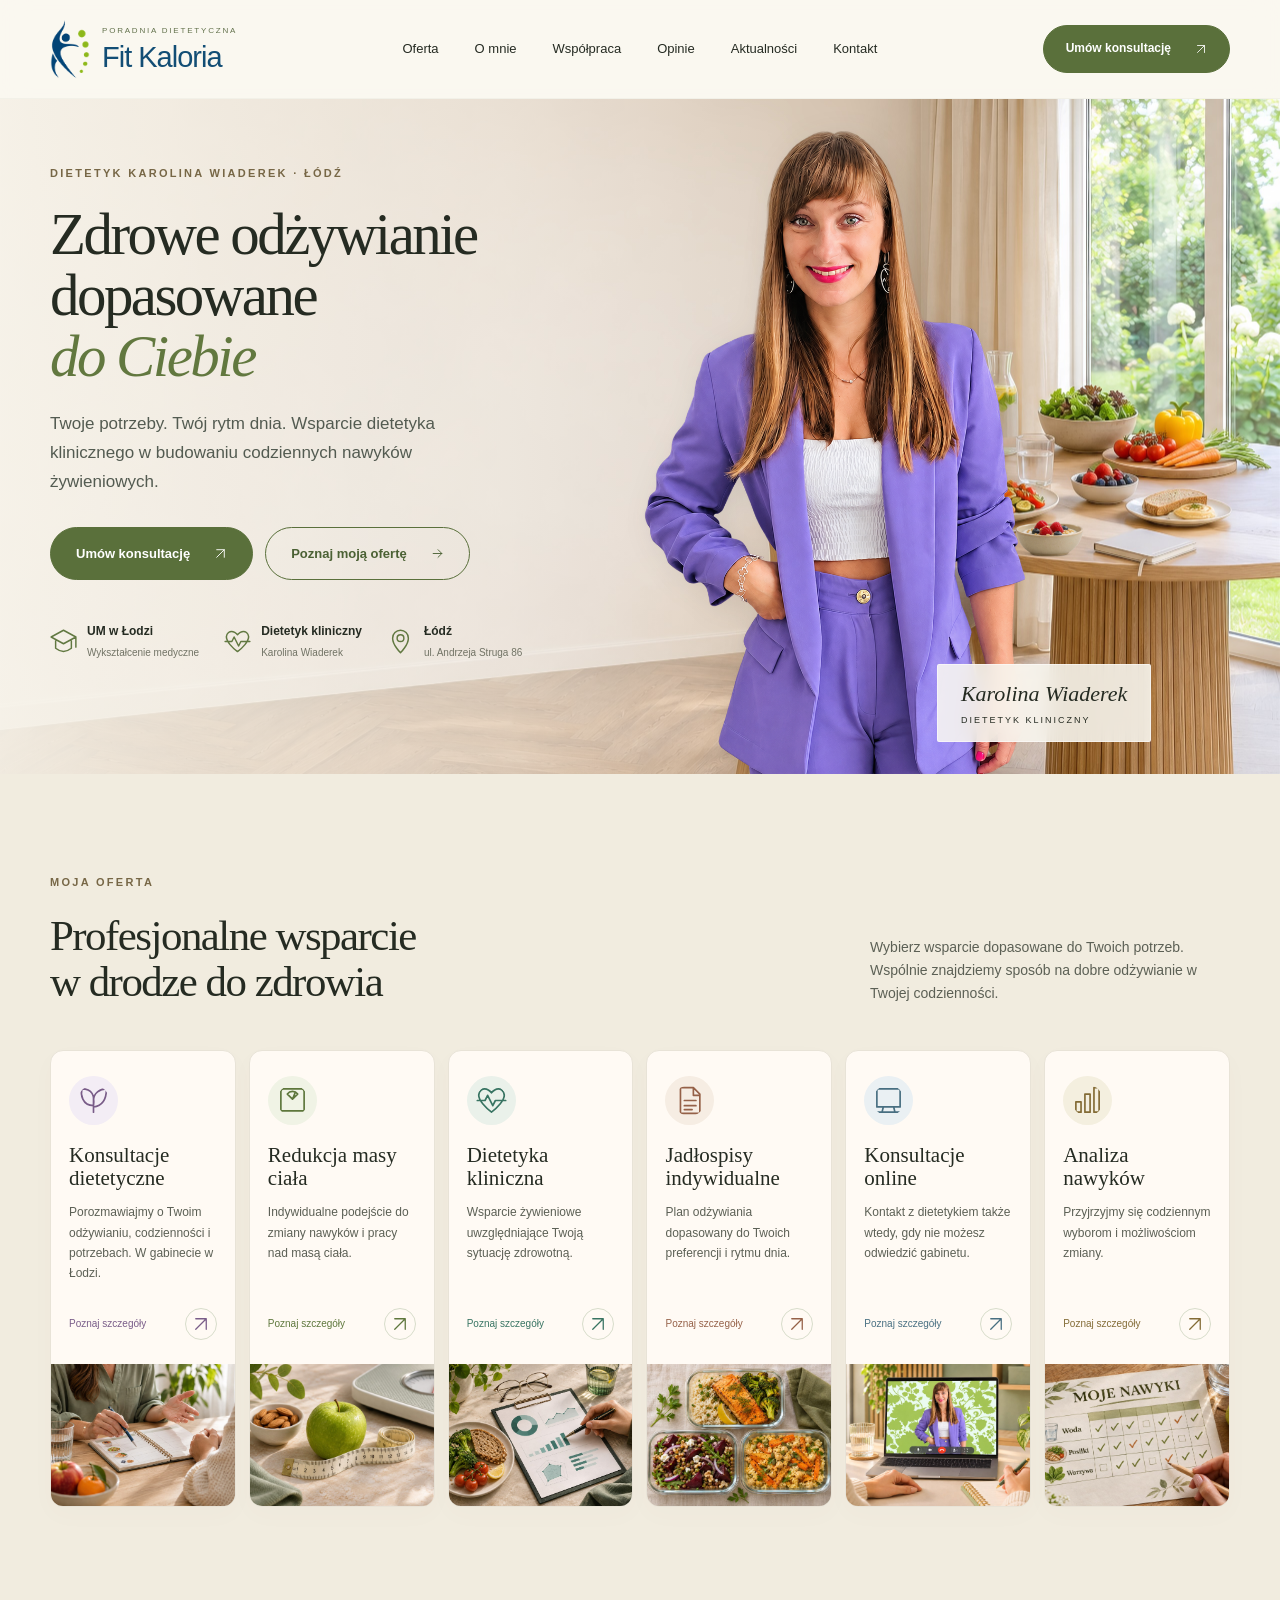
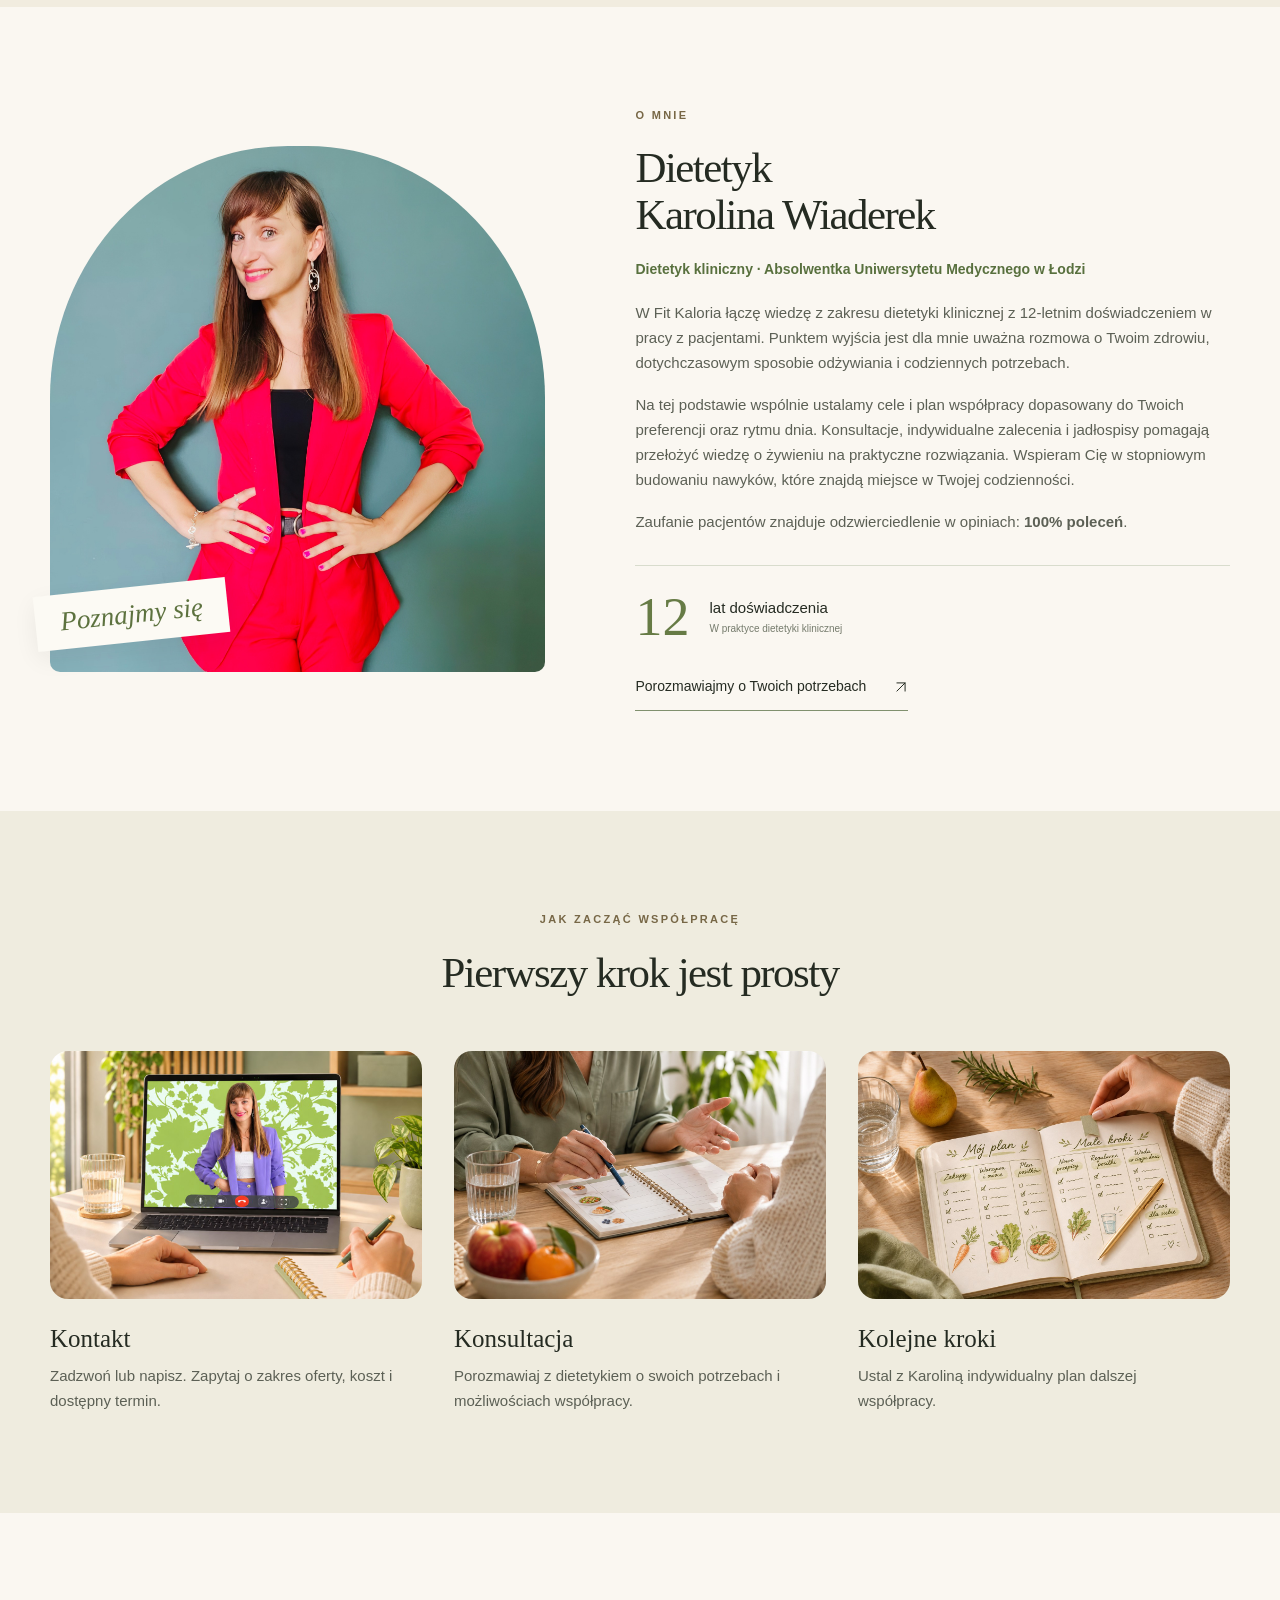
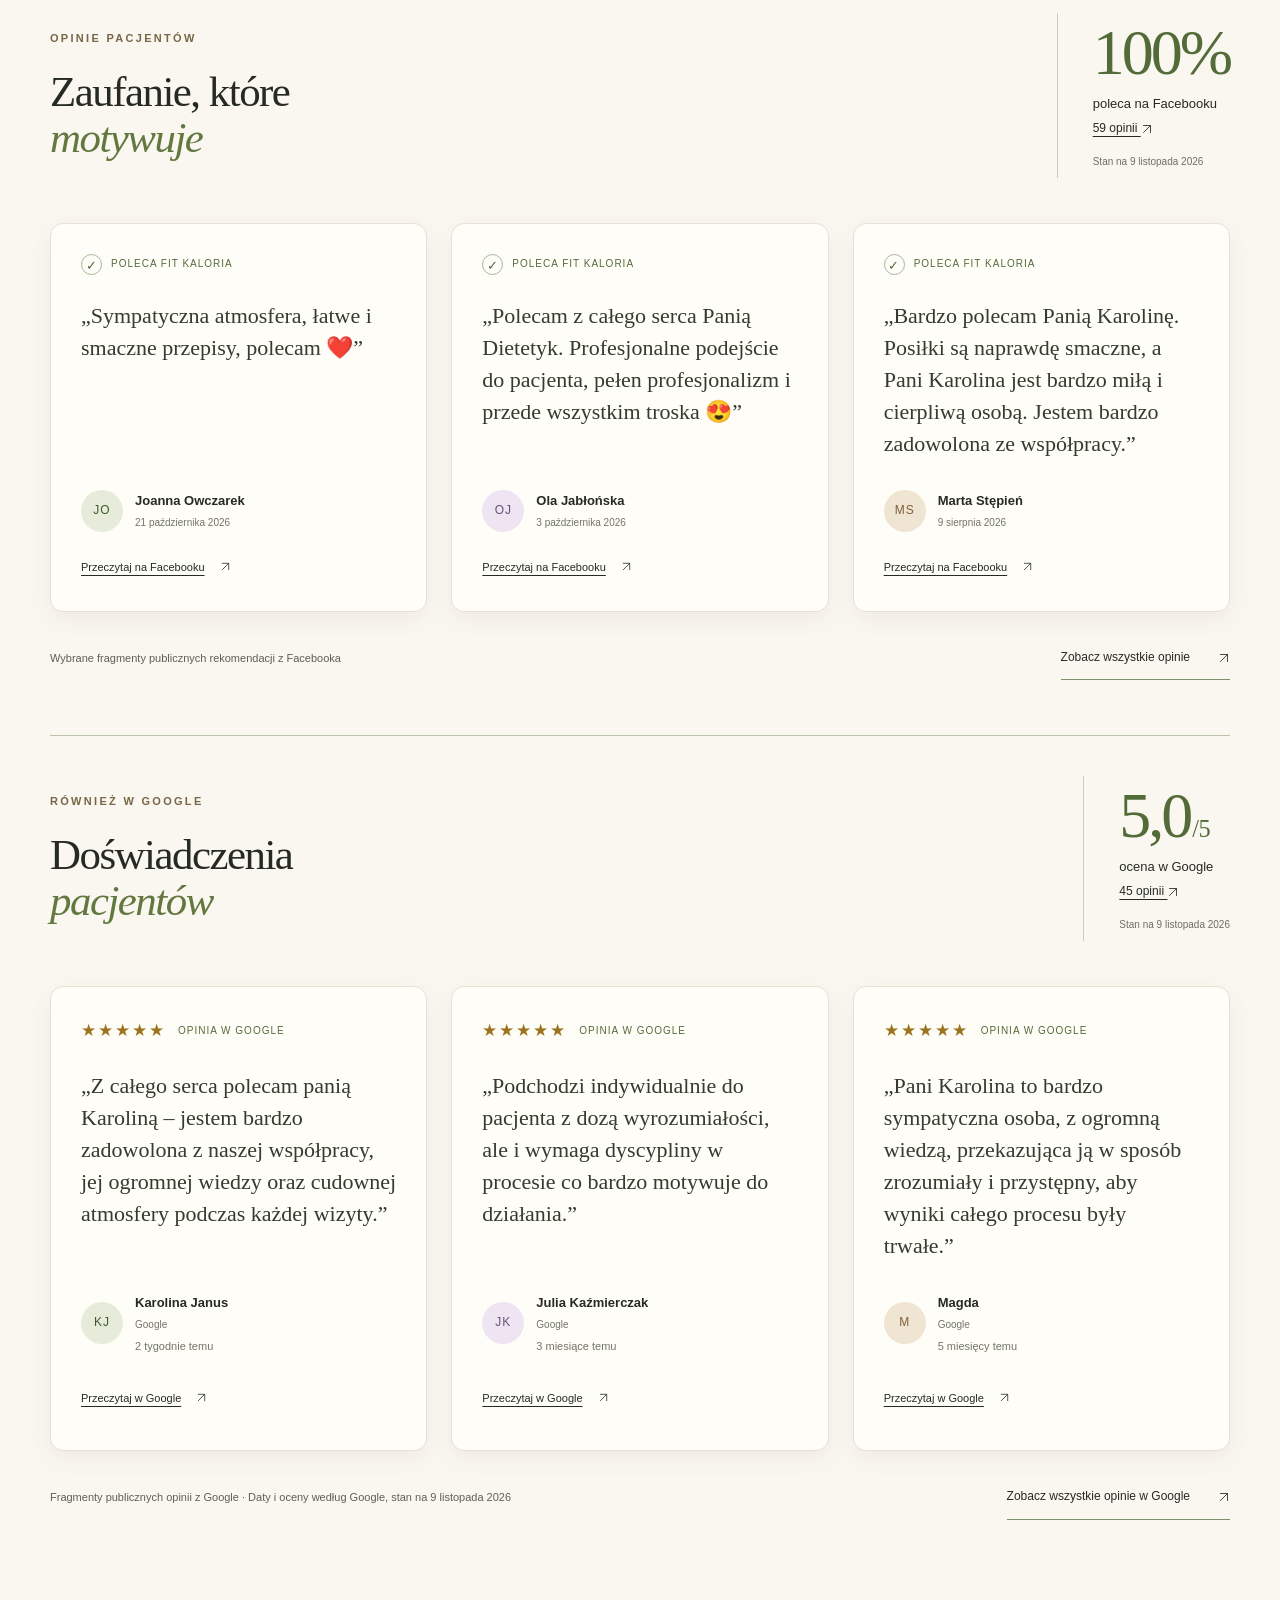
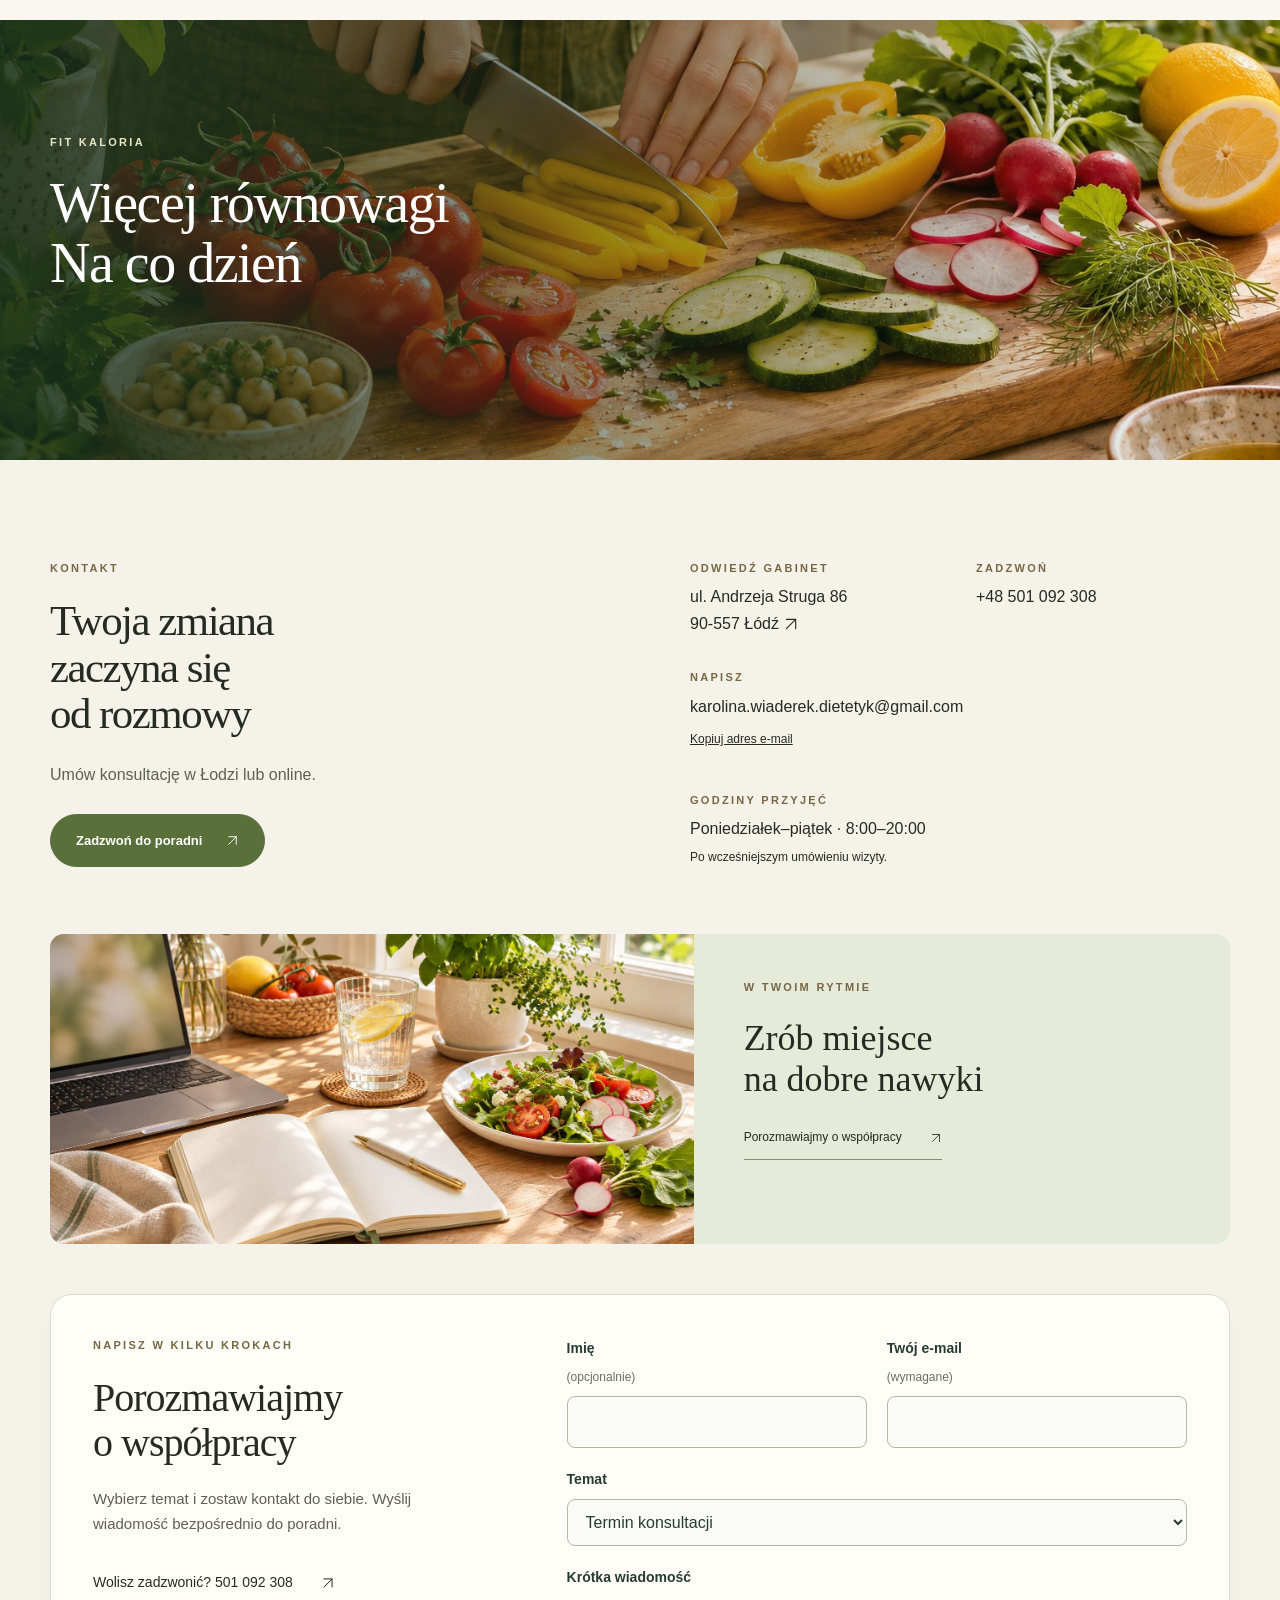
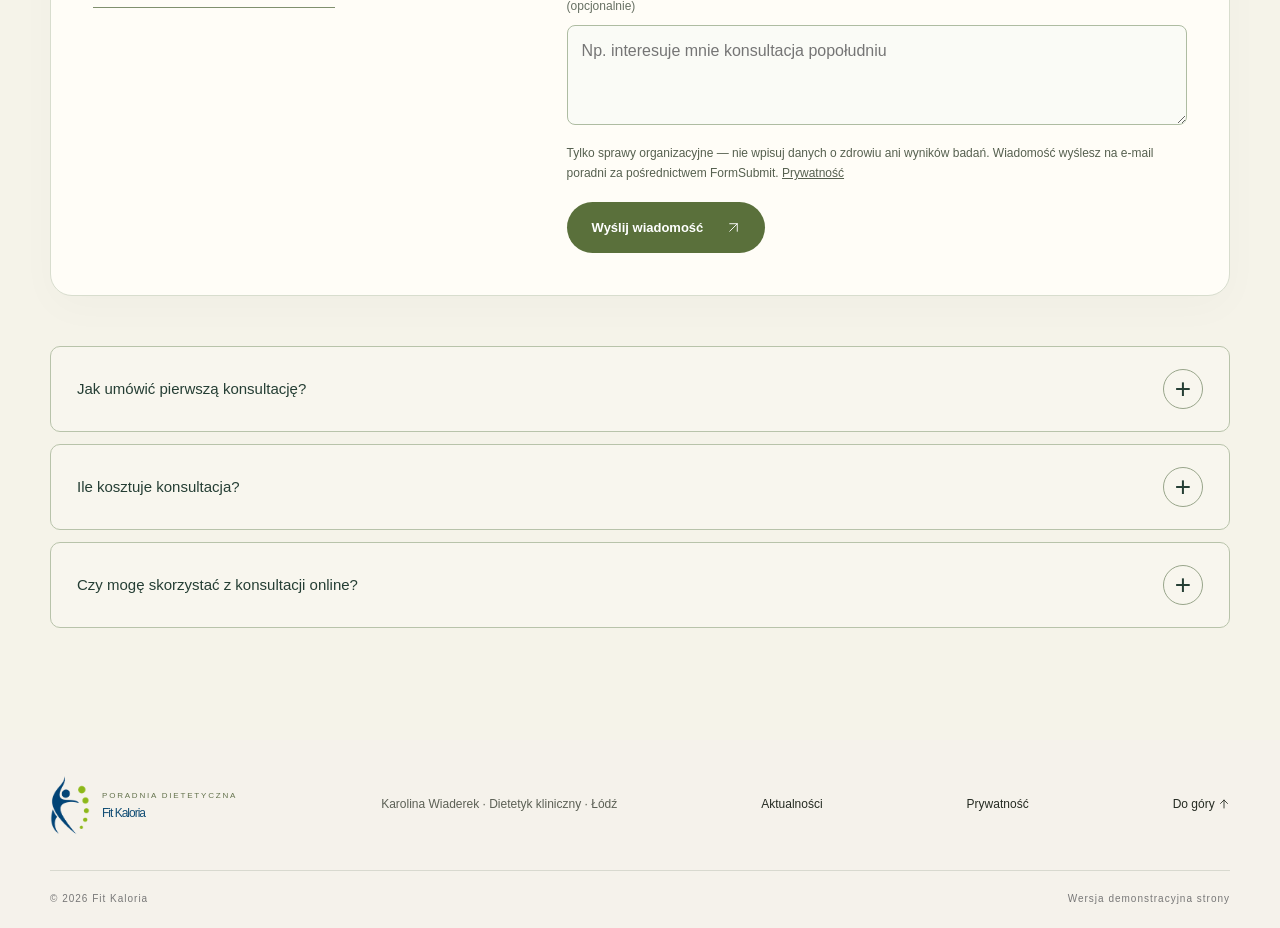
==== commit 577b78ca: "Simplify recommendation highlight wording in introduction" ====
--- a/index.html
+++ b/index.html
@@ -1 +1 @@
-<!doctype html><html lang="pl"><head><meta charset="utf-8"><meta name="viewport" content="width=device-width,initial-scale=1"><meta name="theme-color" content="#f7f3eb"><title>Fit Kaloria — Karolina Wiaderek | Dietetyk kliniczny Łódź</title><meta name="description" content="Fit Kaloria, Karolina Wiaderek — dietetyk kliniczny w Łodzi. Konsultacje, indywidualne jadłospisy i wsparcie żywieniowe. Struga 86. Tel. 501 092 308."><link rel="canonical" href="https://gipsdrill.github.io/fit-kaloria-natural-premium/"><link rel="icon" href="favicon.ico?v=20" sizes="any"><link rel="icon" type="image/png" sizes="32x32" href="favicon-32.png?v=20"><link rel="icon" type="image/svg+xml" href="favicon.svg?v=20"><link rel="apple-touch-icon" sizes="180x180" href="apple-touch-icon.png?v=20"><link rel="stylesheet" href="style.css?v=34"><script src="app.js?v=24" defer></script><script type="application/ld+json">{"@context":"https://schema.org","@type":"LocalBusiness","name":"Fit Kaloria — Karolina Wiaderek","description":"Poradnia dietetyczna. Dietetyk kliniczny w Łodzi.","url":"https://gipsdrill.github.io/fit-kaloria-natural-premium/","telephone":"+48 501 092 308","email":"karolina.wiaderek.dietetyk@gmail.com","address":{"@type":"PostalAddress","streetAddress":"ul. Andrzeja Struga 86","postalCode":"90-557","addressLocality":"Łódź","addressCountry":"PL"},"openingHours":["Mo-Fr 08:00-20:00"],"image":"https://gipsdrill.github.io/fit-kaloria-natural-premium/karolina-purple.jpg","@id":"https://gipsdrill.github.io/fit-kaloria-natural-premium/#poradnia","hasMap":"https://www.google.com/maps/place/Mgr+dietetyk+Karolina+Wiaderek+Poradnia+%22Fit+Kaloria%22/@51.7617247,19.4341873,17z/data=!3m1!4b1!4m5!3m4!1s0x471a35250b10f0a1:0xd8a62a814ab3b971!8m2!3d51.7617247!4d19.4341873","sameAs":["https://www.google.com/maps/place/Mgr+dietetyk+Karolina+Wiaderek+Poradnia+%22Fit+Kaloria%22/@51.7617247,19.4341873,17z/data=!3m1!4b1!4m5!3m4!1s0x471a35250b10f0a1:0xd8a62a814ab3b971!8m2!3d51.7617247!4d19.4341873","https://www.facebook.com/profile.php?id=100089357919979"],"geo":{"@type":"GeoCoordinates","latitude":51.7617247,"longitude":19.4341873},"areaServed":{"@type":"City","name":"Łódź"},"hasOfferCatalog":{"@type":"OfferCatalog","name":"Oferta Fit Kaloria","itemListElement":[{"@type":"Offer","itemOffered":{"@type":"Service","name":"Konsultacje dietetyczne","url":"https://gipsdrill.github.io/fit-kaloria-natural-premium/konsultacje-dietetyczne.html"}},{"@type":"Offer","itemOffered":{"@type":"Service","name":"Redukcja masy ciała","url":"https://gipsdrill.github.io/fit-kaloria-natural-premium/redukcja-masy-ciala.html"}},{"@type":"Offer","itemOffered":{"@type":"Service","name":"Dietetyka kliniczna","url":"https://gipsdrill.github.io/fit-kaloria-natural-premium/dietetyka-kliniczna.html"}},{"@type":"Offer","itemOffered":{"@type":"Service","name":"Jadłospisy indywidualne","url":"https://gipsdrill.github.io/fit-kaloria-natural-premium/jadlospisy-indywidualne.html"}},{"@type":"Offer","itemOffered":{"@type":"Service","name":"Konsultacje online","url":"https://gipsdrill.github.io/fit-kaloria-natural-premium/konsultacje-online.html"}},{"@type":"Offer","itemOffered":{"@type":"Service","name":"Analiza nawyków","url":"https://gipsdrill.github.io/fit-kaloria-natural-premium/analiza-nawykow.html"}}]}}</script><meta property="og:type" content="website"><meta property="og:locale" content="pl_PL"><meta property="og:site_name" content="Fit Kaloria — Poradnia Dietetyczna"><meta property="og:title" content="Fit Kaloria — Karolina Wiaderek | Dietetyk Łódź"><meta property="og:description" content="Odżywianie dopasowane do Ciebie. Konsultacje dietetyczne, indywidualne jadłospisy i wsparcie w zmianie nawyków. Łódź, ul. Struga 86."><meta property="og:url" content="https://gipsdrill.github.io/fit-kaloria-natural-premium/"><meta property="og:image" content="https://gipsdrill.github.io/fit-kaloria-natural-premium/fit-kaloria-social-v21.jpg"><meta property="og:image:secure_url" content="https://gipsdrill.github.io/fit-kaloria-natural-premium/fit-kaloria-social-v21.jpg"><meta property="og:image:type" content="image/jpeg"><meta property="og:image:width" content="1200"><meta property="og:image:height" content="630"><meta property="og:image:alt" content="Fit Kaloria — poradnia dietetyczna Karoliny Wiaderek. Portret dietetyczki na kremowym tle."><meta name="twitter:card" content="summary_large_image"><meta name="twitter:title" content="Fit Kaloria — Karolina Wiaderek | Dietetyk Łódź"><meta name="twitter:description" content="Odżywianie dopasowane do Ciebie. Konsultacje dietetyczne, indywidualne jadłospisy i wsparcie w zmianie nawyków. Łódź, ul. Struga 86."><meta name="twitter:image" content="https://gipsdrill.github.io/fit-kaloria-natural-premium/fit-kaloria-social-v21.jpg"><meta name="twitter:image:alt" content="Fit Kaloria — poradnia dietetyczna Karoliny Wiaderek. Portret dietetyczki na kremowym tle."><link data-selected-hero rel="stylesheet" href="hero-garden.css?v=40"><link data-selected-hero rel="preload" as="image" href="hero-garden.jpg" imagesrcset="hero-garden.jpg 1x, hero-garden-large.jpg 2x" media="(min-width:701px)"><link data-selected-hero rel="preload" as="image" href="hero-garden-mobile.jpg" media="(max-width:700px)"><script data-selected-hero src="hero-garden.js?v=40" defer></script></head><body class="natural" id="top"><a href="#main" class="skip-link">Przejdź do treści</a><header class="site-header" id="start"><div class="container header-inner"><a class="brand" href="#top" aria-label="Fit Kaloria — początek strony"><img class="brand-mark" src="logo-fit-kaloria.png" alt="" aria-hidden="true" width="213" height="320"><span><small>PORADNIA DIETETYCZNA</small>Fit Kaloria</span></a><nav class="desktop-nav" aria-label="Nawigacja główna"><a href="#oferta">Oferta</a><a href="#o-mnie">O mnie</a><a href="#proces">Współpraca</a><a href="#opinie">Opinie</a><a href="aktualnosci.html">Aktualności</a><a href="#kontakt">Kontakt</a></nav><a class="button header-cta" href="#kontakt">Umów konsultację <span class="link-arrow"><svg class="ui-arrow" viewBox="0 0 24 24" width="24" height="24" aria-hidden="true" focusable="false"><path d="M5 19 19 5M5 5h14v14"/></svg></span></a><button class="menu-toggle" aria-expanded="false" aria-controls="mobile-menu">Menu <span aria-hidden="true">☰</span></button></div><nav id="mobile-menu" class="mobile-menu" aria-label="Nawigacja mobilna" hidden><a href="#oferta">Oferta</a><a href="#o-mnie">O mnie</a><a href="#proces">Współpraca</a><a href="#opinie">Opinie</a><a href="aktualnosci.html">Aktualności</a><a href="#kontakt">Kontakt</a></nav></header><main id="main"><section class="natural-hero natural-hero--ogrod"><img class="hero-dessert" src="hero-dessert-v2.png" alt="" aria-hidden="true" width="600" height="300" hidden><div class="container hero-grid"><div class="hero-copy"><span class="eyebrow">DIETETYK KAROLINA WIADEREK · ŁÓDŹ</span><h1>Zdrowe odżywianie<br>dopasowane<br> <em>do Ciebie</em></h1><p>Twoje potrzeby. Twój rytm dnia. Wsparcie dietetyka klinicznego w budowaniu codziennych nawyków żywieniowych.</p><div class="actions"><a class="button" href="#kontakt">Umów konsultację <span class="link-arrow"><svg class="ui-arrow" viewBox="0 0 24 24" width="24" height="24" aria-hidden="true" focusable="false"><path d="M5 19 19 5M5 5h14v14"/></svg></span></a><a class="button outline" href="#oferta">Poznaj moją ofertę <span class="link-arrow"><svg class="ui-arrow" viewBox="0 0 24 24" width="24" height="24" aria-hidden="true" focusable="false"><path d="M4 12h16m-7-7 7 7-7 7"/></svg></span></a></div><div class="hero-facts"><div><svg class="icon" viewBox="0 0 24 24" aria-hidden="true" fill="none" stroke="currentColor" stroke-width="1.3" stroke-linecap="round" stroke-linejoin="round"><path d="m1 8 11-6 11 6-11 6L1 8Zm4 3v7c5 4 9 4 14 0v-7m4-3v9"/></svg><span><strong>UM w Łodzi</strong><small>Wykształcenie medyczne</small></span></div><div><svg class="icon" viewBox="0 0 24 24" aria-hidden="true" fill="none" stroke="currentColor" stroke-width="1.3" stroke-linecap="round" stroke-linejoin="round"><path d="M20 4c-4-3-8 2-8 2S8 1 4 4C-3 10 12 21 12 21S27 10 20 4ZM1 12h6l2-4 4 8 2-4h8"/></svg><span><strong>Dietetyk kliniczny</strong><small>Karolina Wiaderek</small></span></div><div><svg class="icon" viewBox="0 0 24 24" aria-hidden="true" fill="none" stroke="currentColor" stroke-width="1.3" stroke-linecap="round" stroke-linejoin="round"><path d="M19 9c0 6-7 13-7 13S5 15 5 9a7 7 0 0 1 14 0ZM15 9a3 3 0 1 1-6 0 3 3 0 0 1 6 0"/></svg><span><strong>Łódź</strong><small>ul. Andrzeja Struga 86</small></span></div></div></div><div class="hero-portrait"><div class="organic-shape"></div><img class="cutout" src="karolina-cutout.png" width="1254" height="1254" alt="Karolina Wiaderek w fioletowym garniturze" fetchpriority="high"><span class="handwritten">Małe kroki<br>Twoja zmiana</span><div class="portrait-label">Karolina Wiaderek <small>DIETETYK KLINICZNY</small></div></div></div></section><section id="oferta" class="offer section"><div class="container"><div class="section-heading reveal"><div><span class="eyebrow">MOJA OFERTA</span><h2>Profesjonalne wsparcie<br>w drodze do zdrowia</h2></div><p>Wybierz wsparcie dopasowane do Twoich potrzeb.<br>Wspólnie znajdziemy sposób na dobre odżywianie w Twojej codzienności.</p></div><div class="service-grid"><a class="service-card reveal" href="konsultacje-dietetyczne.html"><svg class="icon" viewBox="0 0 24 24" aria-hidden="true" fill="none" stroke="currentColor" stroke-width="1.3" stroke-linecap="round" stroke-linejoin="round"><path d="M12 21V10M12 16C3 16 2 7 3 3c8 0 10 5 9 13ZM12 12c0-6 5-9 10-9 0 8-3 13-10 14"/></svg><h3>Konsultacje dietetyczne</h3><p>Porozmawiajmy o Twoim odżywianiu, codzienności i potrzebach. W gabinecie w Łodzi.</p><span class="card-link">Poznaj szczegóły <b><svg class="ui-arrow" viewBox="0 0 24 24" width="24" height="24" aria-hidden="true" focusable="false"><path d="M5 19 19 5M5 5h14v14"/></svg></b></span><div class="service-visual service-visual-0"><img src="consultation-premium.jpg" alt="" aria-hidden="true" width="1400" height="933" loading="lazy"></div></a><a class="service-card reveal" href="redukcja-masy-ciala.html"><svg class="icon" viewBox="0 0 24 24" aria-hidden="true" fill="none" stroke="currentColor" stroke-width="1.3" stroke-linecap="round" stroke-linejoin="round"><path d="M5 3h14a2 2 0 0 1 2 2v15H3V5a2 2 0 0 1 2-2ZM8 7a5 5 0 0 1 8 0l-4 4-4-4Zm4 4 2-5"/></svg><h3>Redukcja masy ciała</h3><p>Indywidualne podejście do zmiany nawyków i pracy nad masą ciała.</p><span class="card-link">Poznaj szczegóły <b><svg class="ui-arrow" viewBox="0 0 24 24" width="24" height="24" aria-hidden="true" focusable="false"><path d="M5 19 19 5M5 5h14v14"/></svg></b></span><div class="service-visual service-visual-1"><img src="weight.jpg" alt="" aria-hidden="true" width="1200" height="800" loading="lazy"></div></a><a class="service-card reveal" href="dietetyka-kliniczna.html"><svg class="icon" viewBox="0 0 24 24" aria-hidden="true" fill="none" stroke="currentColor" stroke-width="1.3" stroke-linecap="round" stroke-linejoin="round"><path d="M20 4c-4-3-8 2-8 2S8 1 4 4C-3 10 12 21 12 21S27 10 20 4ZM1 12h6l2-4 4 8 2-4h8"/></svg><h3>Dietetyka kliniczna</h3><p>Wsparcie żywieniowe uwzględniające Twoją sytuację zdrowotną.</p><span class="card-link">Poznaj szczegóły <b><svg class="ui-arrow" viewBox="0 0 24 24" width="24" height="24" aria-hidden="true" focusable="false"><path d="M5 19 19 5M5 5h14v14"/></svg></b></span><div class="service-visual service-visual-2"><img src="clinical-premium.jpg" alt="" aria-hidden="true" width="1400" height="933" loading="lazy"></div></a><a class="service-card reveal" href="jadlospisy-indywidualne.html"><svg class="icon" viewBox="0 0 24 24" aria-hidden="true" fill="none" stroke="currentColor" stroke-width="1.3" stroke-linecap="round" stroke-linejoin="round"><path d="M5 2h10l5 5v15H5V2Zm10 0v6h5M8 12h9M8 16h9M8 19h6"/></svg><h3>Jadłospisy indywidualne</h3><p>Plan odżywiania dopasowany do Twoich preferencji i rytmu dnia.</p><span class="card-link">Poznaj szczegóły <b><svg class="ui-arrow" viewBox="0 0 24 24" width="24" height="24" aria-hidden="true" focusable="false"><path d="M5 19 19 5M5 5h14v14"/></svg></b></span><div class="service-visual service-visual-3"><img src="mealplan.jpg" alt="" aria-hidden="true" width="1200" height="800" loading="lazy"></div></a><a class="service-card reveal" href="konsultacje-online.html"><svg class="icon" viewBox="0 0 24 24" aria-hidden="true" fill="none" stroke="currentColor" stroke-width="1.3" stroke-linecap="round" stroke-linejoin="round"><path d="M3 3h18v14H3V3ZM1 21h22M8 17l-1 4m9-4 1 4"/></svg><h3>Konsultacje online</h3><p>Kontakt z dietetykiem także wtedy, gdy nie możesz odwiedzić gabinetu.</p><span class="card-link">Poznaj szczegóły <b><svg class="ui-arrow" viewBox="0 0 24 24" width="24" height="24" aria-hidden="true" focusable="false"><path d="M5 19 19 5M5 5h14v14"/></svg></b></span><div class="service-visual service-visual-4"><img src="online-purple.jpg" alt="" aria-hidden="true" width="1200" height="800" loading="lazy"></div></a><a class="service-card reveal" href="analiza-nawykow.html"><svg class="icon" viewBox="0 0 24 24" aria-hidden="true" fill="none" stroke="currentColor" stroke-width="1.3" stroke-linecap="round" stroke-linejoin="round"><path d="M3 21V13h4v8Zm7 0V7h4v14Zm7 0V2h4v19Z"/></svg><h3>Analiza nawyków</h3><p>Przyjrzyjmy się codziennym wyborom i możliwościom zmiany.</p><span class="card-link">Poznaj szczegóły <b><svg class="ui-arrow" viewBox="0 0 24 24" width="24" height="24" aria-hidden="true" focusable="false"><path d="M5 19 19 5M5 5h14v14"/></svg></b></span><div class="service-visual service-visual-5"><img src="habits-tracker.jpg" alt="" aria-hidden="true" width="1200" height="800" loading="lazy"></div></a></div></div></section><section id="o-mnie" class="about section"><div class="container about-grid"><div class="about-photo reveal"><img src="karolina-red.jpg" width="2048" height="2048" loading="lazy" alt="Karolina Wiaderek w czerwonej marynarce"><span class="photo-note">Poznajmy się</span></div><div class="about-copy reveal"><span class="eyebrow">O MNIE</span><h2>Dietetyk<br>Karolina Wiaderek</h2><p class="olive">Dietetyk kliniczny · Absolwentka Uniwersytetu Medycznego w Łodzi</p><p>W Fit Kaloria łączę wiedzę z zakresu dietetyki klinicznej z 12-letnim doświadczeniem w pracy z pacjentami. Punktem wyjścia jest dla mnie uważna rozmowa o Twoim zdrowiu, dotychczasowym sposobie odżywiania i codziennych potrzebach.</p><p>Na tej podstawie wspólnie ustalamy cele i plan współpracy dopasowany do Twoich preferencji oraz rytmu dnia. Konsultacje, indywidualne zalecenia i jadłospisy pomagają przełożyć wiedzę o żywieniu na praktyczne rozwiązania. Wspieram Cię w stopniowym budowaniu nawyków, które znajdą miejsce w Twojej codzienności.</p><p>Zaufanie pacjentów znajduje odzwierciedlenie w opiniach: <a href="#opinie"><strong>100% poleceń na Facebooku</strong></a>.</p><div class="experience"><strong>12</strong><div>lat doświadczenia<small>W praktyce dietetyki klinicznej</small></div></div><a class="text-link" href="#kontakt">Porozmawiajmy o Twoich potrzebach <span class="link-arrow"><svg class="ui-arrow" viewBox="0 0 24 24" width="24" height="24" aria-hidden="true" focusable="false"><path d="M5 19 19 5M5 5h14v14"/></svg></span></a></div></div></section><section id="proces" class="process section"><div class="container"><div class="center reveal"><span class="eyebrow">JAK ZACZĄĆ WSPÓŁPRACĘ</span><h2>Pierwszy krok jest prosty</h2></div><div class="process-grid"><article class="reveal"><div class="process-photo"><img src="online-purple.jpg" width="1400" height="933" loading="lazy" decoding="async" alt="Kontakt z Karoliną Wiaderek przez internet — fotografia ilustracyjna"></div><h3>Kontakt</h3><p>Zadzwoń lub napisz. Zapytaj o zakres oferty, koszt i dostępny termin.</p></article><article class="reveal"><div class="process-photo"><img src="consultation-premium.jpg" width="1400" height="933" loading="lazy" decoding="async" alt="Rozmowa o codziennym odżywianiu przy wspólnym stole — fotografia ilustracyjna"></div><h3>Konsultacja</h3><p>Porozmawiaj z dietetykiem o swoich potrzebach i możliwościach współpracy.</p></article><article class="reveal"><div class="process-photo"><img src="process-direction-filled.jpg" width="1400" height="933" loading="lazy" decoding="async" alt="Wypełniony planer posiłków i małych codziennych zmian"></div><h3>Kolejne kroki</h3><p>Ustal z Karoliną indywidualny plan dalszej współpracy.</p></article></div></div></section><section id="opinie" class="opinions section" aria-labelledby="opinions-title"><div class="container"><div class="reviews-heading reveal"><div><span class="eyebrow">OPINIE PACJENTÓW</span><h2 id="opinions-title">Zaufanie, które<br><em>motywuje</em></h2></div><div class="reviews-rating"><a href="https://www.facebook.com/profile.php?id=100089357919979&amp;sk=reviews" target="_blank" rel="noopener noreferrer" aria-label="100 procent poleca, 59 opinii — zobacz rekomendacje na Facebooku"><strong>100%</strong><span>poleca na Facebooku</span><span class="reviews-count">59 opinii <span class="link-arrow" aria-hidden="true"><svg class="ui-arrow" viewBox="0 0 24 24" width="24" height="24" aria-hidden="true" focusable="false"><path d="M5 19 19 5M5 5h14v14"/></svg></span></span></a><small>Stan na 9 listopada 2026</small></div></div><div class="reviews-grid"><figure class="review-card reveal"><div class="review-recommends"><span aria-hidden="true">✓</span> Poleca Fit Kaloria</div><blockquote cite="https://www.facebook.com/joanna.owczarek.14/posts/pfbid02WuuSQ4c2e4C1T7g9t3X2cMjEcWPpSVGaVyHeqSx7U6V78qfizSyQPWGCchpttrAsl"><p>„Sympatyczna atmosfera, łatwe i smaczne przepisy, polecam ❤️”</p></blockquote><figcaption><span class="review-initials" aria-hidden="true">JO</span><div><span class="review-name">Joanna Owczarek</span><time datetime="2026-10-21">21 października 2026</time></div></figcaption><a class="review-source" href="https://www.facebook.com/joanna.owczarek.14/posts/pfbid02WuuSQ4c2e4C1T7g9t3X2cMjEcWPpSVGaVyHeqSx7U6V78qfizSyQPWGCchpttrAsl" target="_blank" rel="noopener noreferrer" aria-label="Przeczytaj pełną opinię Joanna Owczarek na Facebooku">Przeczytaj na Facebooku <span class="link-arrow" aria-hidden="true"><svg class="ui-arrow" viewBox="0 0 24 24" width="24" height="24" aria-hidden="true" focusable="false"><path d="M5 19 19 5M5 5h14v14"/></svg></span></a></figure><figure class="review-card reveal"><div class="review-recommends"><span aria-hidden="true">✓</span> Poleca Fit Kaloria</div><blockquote cite="https://www.facebook.com/ola.boruszewska.9/posts/pfbid02fcZiLbEadskgMvyeNUvij6CbBAMWwHtJXq2Giww8P4EMPZJq7A9AGcSLjbbgANdMl"><p>„Polecam z całego serca Panią Dietetyk. Profesjonalne podejście do pacjenta, pełen profesjonalizm i przede wszystkim troska 😍”</p></blockquote><figcaption><span class="review-initials" aria-hidden="true">OJ</span><div><span class="review-name">Ola Jabłońska</span><time datetime="2026-10-03">3 października 2026</time></div></figcaption><a class="review-source" href="https://www.facebook.com/ola.boruszewska.9/posts/pfbid02fcZiLbEadskgMvyeNUvij6CbBAMWwHtJXq2Giww8P4EMPZJq7A9AGcSLjbbgANdMl" target="_blank" rel="noopener noreferrer" aria-label="Przeczytaj pełną opinię Ola Jabłońska na Facebooku">Przeczytaj na Facebooku <span class="link-arrow" aria-hidden="true"><svg class="ui-arrow" viewBox="0 0 24 24" width="24" height="24" aria-hidden="true" focusable="false"><path d="M5 19 19 5M5 5h14v14"/></svg></span></a></figure><figure class="review-card reveal"><div class="review-recommends"><span aria-hidden="true">✓</span> Poleca Fit Kaloria</div><blockquote cite="https://www.facebook.com/permalink.php?story_fbid=pfbid027wYNBWqaXnH6uTH15udUowrWkuy9GqmeiU2VArmY7yCeMm7dGDjGRLqKdkiLvN6Pl&amp;id=100013738157498"><p>„Bardzo polecam Panią Karolinę. Posiłki są naprawdę smaczne, a Pani Karolina jest bardzo miłą i cierpliwą osobą. Jestem bardzo zadowolona ze współpracy.”</p></blockquote><figcaption><span class="review-initials" aria-hidden="true">MS</span><div><span class="review-name">Marta Stępień</span><time datetime="2026-08-09">9 sierpnia 2026</time></div></figcaption><a class="review-source" href="https://www.facebook.com/permalink.php?story_fbid=pfbid027wYNBWqaXnH6uTH15udUowrWkuy9GqmeiU2VArmY7yCeMm7dGDjGRLqKdkiLvN6Pl&amp;id=100013738157498" target="_blank" rel="noopener noreferrer" aria-label="Przeczytaj pełną opinię Marta Stępień na Facebooku">Przeczytaj na Facebooku <span class="link-arrow" aria-hidden="true"><svg class="ui-arrow" viewBox="0 0 24 24" width="24" height="24" aria-hidden="true" focusable="false"><path d="M5 19 19 5M5 5h14v14"/></svg></span></a></figure></div><div class="reviews-footnote"><p>Wybrane fragmenty publicznych rekomendacji z Facebooka</p><a class="text-link" href="https://www.facebook.com/profile.php?id=100089357919979&amp;sk=reviews" target="_blank" rel="noopener noreferrer">Zobacz wszystkie opinie <span class="link-arrow" aria-hidden="true"><svg class="ui-arrow" viewBox="0 0 24 24" width="24" height="24" aria-hidden="true" focusable="false"><path d="M5 19 19 5M5 5h14v14"/></svg></span></a></div><div class="google-reviews"><div class="reviews-heading google-reviews-heading reveal"><div><span class="eyebrow">RÓWNIEŻ W GOOGLE</span><h2 id="google-opinions-title">Doświadczenia<br><em>pacjentów</em></h2></div><div class="reviews-rating google-reviews-rating"><a href="https://www.google.com/maps/place/Mgr+dietetyk+Karolina+Wiaderek+Poradnia+%22Fit+Kaloria%22/@51.7617247,19.4341873,17z/data=!3m1!4b1!4m5!3m4!1s0x471a35250b10f0a1:0xd8a62a814ab3b971!8m2!3d51.7617247!4d19.4341873" target="_blank" rel="noopener noreferrer" aria-label="Ocena 5,0 na 5, 45 opinii — zobacz opinie w Google"><strong>5,0<span class="rating-denominator">/5</span></strong><span>ocena w Google</span><span class="reviews-count">45 opinii <span class="link-arrow" aria-hidden="true"><svg class="ui-arrow" viewBox="0 0 24 24" width="24" height="24" aria-hidden="true" focusable="false"><path d="M5 19 19 5M5 5h14v14"/></svg></span></span></a><small>Stan na 9 listopada 2026</small></div></div><div class="reviews-grid google-reviews-grid"><figure class="review-card google-review-card reveal"><div class="review-recommends"><span class="google-stars" aria-label="Ocena 5 na 5">★★★★★</span><span class="google-label">Opinia w Google</span></div><blockquote cite="https://www.google.com/maps/contrib/102155759133729862089/reviews?hl=pl"><p>„Z całego serca polecam panią Karoliną – jestem bardzo zadowolona z naszej współpracy, jej ogromnej wiedzy oraz cudownej atmosfery podczas każdej wizyty.”</p></blockquote><figcaption><span class="review-initials" aria-hidden="true">KJ</span><div><span class="review-name">Karolina Janus</span><span class="google-source-label">Google</span><span class="google-review-date" title="Data wyświetlana przez Google 9 listopada 2026">2 tygodnie temu</span></div></figcaption><a class="review-source" href="https://www.google.com/maps/contrib/102155759133729862089/reviews?hl=pl" target="_blank" rel="noopener noreferrer" aria-label="Przeczytaj opinię Karolina Janus w Google">Przeczytaj w Google <span class="link-arrow" aria-hidden="true"><svg class="ui-arrow" viewBox="0 0 24 24" width="24" height="24" aria-hidden="true" focusable="false"><path d="M5 19 19 5M5 5h14v14"/></svg></span></a></figure><figure class="review-card google-review-card reveal"><div class="review-recommends"><span class="google-stars" aria-label="Ocena 5 na 5">★★★★★</span><span class="google-label">Opinia w Google</span></div><blockquote cite="https://www.google.com/maps/contrib/100512553528512157415/reviews?hl=pl"><p>„Podchodzi indywidualnie do pacjenta z dozą wyrozumiałości, ale i wymaga dyscypliny w procesie co bardzo motywuje do działania.”</p></blockquote><figcaption><span class="review-initials" aria-hidden="true">JK</span><div><span class="review-name">Julia Kaźmierczak</span><span class="google-source-label">Google</span><span class="google-review-date" title="Data wyświetlana przez Google 9 listopada 2026">3 miesiące temu</span></div></figcaption><a class="review-source" href="https://www.google.com/maps/contrib/100512553528512157415/reviews?hl=pl" target="_blank" rel="noopener noreferrer" aria-label="Przeczytaj opinię Julia Kaźmierczak w Google">Przeczytaj w Google <span class="link-arrow" aria-hidden="true"><svg class="ui-arrow" viewBox="0 0 24 24" width="24" height="24" aria-hidden="true" focusable="false"><path d="M5 19 19 5M5 5h14v14"/></svg></span></a></figure><figure class="review-card google-review-card reveal"><div class="review-recommends"><span class="google-stars" aria-label="Ocena 5 na 5">★★★★★</span><span class="google-label">Opinia w Google</span></div><blockquote cite="https://www.google.com/maps/contrib/114788322170059263112/reviews?hl=pl"><p>„Pani Karolina to bardzo sympatyczna osoba, z ogromną wiedzą, przekazująca ją w sposób zrozumiały i przystępny, aby wyniki całego procesu były trwałe.”</p></blockquote><figcaption><span class="review-initials" aria-hidden="true">M</span><div><span class="review-name">Magda</span><span class="google-source-label">Google</span><span class="google-review-date" title="Data wyświetlana przez Google 9 listopada 2026">5 miesięcy temu</span></div></figcaption><a class="review-source" href="https://www.google.com/maps/contrib/114788322170059263112/reviews?hl=pl" target="_blank" rel="noopener noreferrer" aria-label="Przeczytaj opinię Magda w Google">Przeczytaj w Google <span class="link-arrow" aria-hidden="true"><svg class="ui-arrow" viewBox="0 0 24 24" width="24" height="24" aria-hidden="true" focusable="false"><path d="M5 19 19 5M5 5h14v14"/></svg></span></a></figure></div><div class="reviews-footnote"><p>Fragmenty publicznych opinii z Google · Daty i oceny według Google, stan na 9 listopada 2026</p><a class="text-link" href="https://www.google.com/maps/place/Mgr+dietetyk+Karolina+Wiaderek+Poradnia+%22Fit+Kaloria%22/@51.7617247,19.4341873,17z/data=!3m1!4b1!4m5!3m4!1s0x471a35250b10f0a1:0xd8a62a814ab3b971!8m2!3d51.7617247!4d19.4341873" target="_blank" rel="noopener noreferrer">Zobacz wszystkie opinie w Google <span class="link-arrow" aria-hidden="true"><svg class="ui-arrow" viewBox="0 0 24 24" width="24" height="24" aria-hidden="true" focusable="false"><path d="M5 19 19 5M5 5h14v14"/></svg></span></a></div></div></div></section><section class="food-banner" aria-label="Inspiracja żywieniowa"><img src="preparation-young.jpg" width="1536" height="1024" loading="lazy" alt="Przygotowywanie świeżych, kolorowych warzyw na drewnianej desce"><div><span class="eyebrow">FIT KALORIA</span><h2>Więcej równowagi<br>Na co dzień</h2></div></section><section id="kontakt" class="contact section"><div class="container"><div class="contact-grid"><div class="reveal"><span class="eyebrow">KONTAKT</span><h2>Twoja zmiana<br>zaczyna się<br>od rozmowy</h2><p>Umów konsultację w Łodzi lub online.</p><a class="button" href="tel:+48501092308">Zadzwoń do poradni <span class="link-arrow"><svg class="ui-arrow" viewBox="0 0 24 24" width="24" height="24" aria-hidden="true" focusable="false"><path d="M5 19 19 5M5 5h14v14"/></svg></span></a></div><div class="contact-details"><div><span class="eyebrow">ODWIEDŹ GABINET</span><a href="https://www.google.com/maps/place/Mgr+dietetyk+Karolina+Wiaderek+Poradnia+%22Fit+Kaloria%22/@51.7617247,19.4341873,17z/data=!3m1!4b1!4m5!3m4!1s0x471a35250b10f0a1:0xd8a62a814ab3b971!8m2!3d51.7617247!4d19.4341873" target="_blank" rel="noopener">ul. Andrzeja Struga 86<br>90-557 Łódź <span class="link-arrow" aria-hidden="true"><svg class="ui-arrow" viewBox="0 0 24 24" width="24" height="24" aria-hidden="true" focusable="false"><path d="M5 19 19 5M5 5h14v14"/></svg></span></a></div><div><span class="eyebrow">ZADZWOŃ</span><a href="tel:+48501092308">+48 501 092 308</a></div><div><span class="eyebrow">NAPISZ</span><a class="email" href="mailto:karolina.wiaderek.dietetyk@gmail.com">karolina.wiaderek.dietetyk@gmail.com</a><button class="copy-email" type="button">Kopiuj adres e-mail</button><span class="copy-status" role="status"></span></div><div><span class="eyebrow">GODZINY PRZYJĘĆ</span><p>Poniedziałek–piątek · 8:00–20:00<br><small>Po wcześniejszym umówieniu wizyty.</small></p></div></div></div><div class="contact-story reveal"><img src="desk.jpg" width="1536" height="1024" loading="lazy" alt="Kolorowa sałatka, woda z cytryną i notatnik na jasnym stole"><div><span class="eyebrow">W TWOIM RYTMIE</span><h3>Zrób miejsce<br>na dobre nawyki</h3><a class="text-link" href="#kontakt">Porozmawiajmy o współpracy <span class="link-arrow" aria-hidden="true"><svg class="ui-arrow" viewBox="0 0 24 24" width="24" height="24" aria-hidden="true" focusable="false"><path d="M5 19 19 5M5 5h14v14"/></svg></span></a></div></div><div class="quick-contact" id="formularz"><div class="quick-contact-intro"><span class="eyebrow">NAPISZ W KILKU KROKACH</span><h3>Porozmawiajmy<br>o współpracy</h3><p>Wybierz temat i zostaw kontakt do siebie. Wyślij wiadomość bezpośrednio do poradni.</p><a href="tel:+48501092308" class="text-link">Wolisz zadzwonić? 501 092 308 <span class="link-arrow" aria-hidden="true"><svg class="ui-arrow" viewBox="0 0 24 24" width="24" height="24" aria-hidden="true" focusable="false"><path d="M5 19 19 5M5 5h14v14"/></svg></span></a></div><form class="contact-form" action="https://formsubmit.co/karolina.wiaderek.dietetyk@gmail.com" method="POST" accept-charset="UTF-8" aria-label="Szybki kontakt" aria-describedby="form-note"><input type="hidden" name="_subject" value="Fit Kaloria — wiadomość z formularza kontaktowego"><input type="hidden" name="_template" value="table"><input type="hidden" name="_next" value="https://gipsdrill.github.io/fit-kaloria-natural-premium/dziekujemy.html"><div class="contact-honeypot" aria-hidden="true"><label>Pozostaw to pole puste<input type="text" name="_honey" tabindex="-1" autocomplete="off"></label></div><fieldset class="form-fields"><legend class="visually-hidden">Dane kontaktowe i temat rozmowy</legend><label>Imię <span>(opcjonalnie)</span><input name="name" autocomplete="given-name" maxlength="60"></label><label>Twój e-mail <span>(wymagane)</span><input name="email" type="email" autocomplete="email" required maxlength="150"></label><label class="field-wide">Temat<select name="topic"><option selected>Termin konsultacji</option><option>Oferta i cennik</option><option>Konsultacje dietetyczne</option><option>Redukcja masy ciała</option><option>Dietetyka kliniczna</option><option>Jadłospisy indywidualne</option><option>Konsultacje online</option><option>Analiza nawyków</option></select></label><label class="field-wide">Krótka wiadomość <span>(opcjonalnie)</span><textarea name="message" rows="3" maxlength="600" placeholder="Np. interesuje mnie konsultacja popołudniu"></textarea></label></fieldset><p id="form-note" class="form-note">Tylko sprawy organizacyjne — nie wpisuj danych o zdrowiu ani wyników badań. Wiadomość wyślesz na e-mail poradni za pośrednictwem FormSubmit. <a href="prywatnosc.html">Prywatność</a></p><button class="button form-submit" type="submit">Wyślij wiadomość <span class="link-arrow" aria-hidden="true"><svg class="ui-arrow" viewBox="0 0 24 24" width="24" height="24" aria-hidden="true" focusable="false"><path d="M5 19 19 5M5 5h14v14"/></svg></span></button></form></div><div class="faq"><details name="fit-kaloria-faq"><summary>Jak umówić pierwszą konsultację?</summary><p>Zadzwoń pod numer <a href="tel:+48501092308">+48 501 092 308</a> lub napisz e-mail. Termin zostanie ustalony bezpośrednio z poradnią.</p></details><details name="fit-kaloria-faq"><summary>Ile kosztuje konsultacja?</summary><p>O aktualny cennik i zakres współpracy zapytaj <a href="mailto:karolina.wiaderek.dietetyk@gmail.com?subject=Pro%C5%9Bba%20o%20cennik">przez e-mail</a> lub telefonicznie.</p></details><details name="fit-kaloria-faq"><summary>Czy mogę skorzystać z konsultacji online?</summary><p>Tak. Skontaktuj się z poradnią, aby ustalić termin oraz sposób połączenia.</p></details></div></div></section></main><footer><div class="container footer-inner"><a class="brand" href="#top" aria-label="Fit Kaloria — początek strony"><img class="brand-mark" src="logo-fit-kaloria.png" alt="" aria-hidden="true" width="213" height="320"><span><small>PORADNIA DIETETYCZNA</small>Fit Kaloria</span></a><p>Karolina Wiaderek · Dietetyk kliniczny · Łódź</p><a href="aktualnosci.html">Aktualności</a><a href="prywatnosc.html">Prywatność</a><a href="#top">Do góry <svg class="ui-arrow" viewBox="0 0 24 24" width="24" height="24" aria-hidden="true" focusable="false"><path d="M12 20V4m-7 7 7-7 7 7"/></svg></a></div><div class="container footer-bottom"><span>© 2026 Fit Kaloria</span><span>Wersja demonstracyjna strony</span></div></footer></body></html>+<!doctype html><html lang="pl"><head><meta charset="utf-8"><meta name="viewport" content="width=device-width,initial-scale=1"><meta name="theme-color" content="#f7f3eb"><title>Fit Kaloria — Karolina Wiaderek | Dietetyk kliniczny Łódź</title><meta name="description" content="Fit Kaloria, Karolina Wiaderek — dietetyk kliniczny w Łodzi. Konsultacje, indywidualne jadłospisy i wsparcie żywieniowe. Struga 86. Tel. 501 092 308."><link rel="canonical" href="https://gipsdrill.github.io/fit-kaloria-natural-premium/"><link rel="icon" href="favicon.ico?v=20" sizes="any"><link rel="icon" type="image/png" sizes="32x32" href="favicon-32.png?v=20"><link rel="icon" type="image/svg+xml" href="favicon.svg?v=20"><link rel="apple-touch-icon" sizes="180x180" href="apple-touch-icon.png?v=20"><link rel="stylesheet" href="style.css?v=34"><script src="app.js?v=24" defer></script><script type="application/ld+json">{"@context":"https://schema.org","@type":"LocalBusiness","name":"Fit Kaloria — Karolina Wiaderek","description":"Poradnia dietetyczna. Dietetyk kliniczny w Łodzi.","url":"https://gipsdrill.github.io/fit-kaloria-natural-premium/","telephone":"+48 501 092 308","email":"karolina.wiaderek.dietetyk@gmail.com","address":{"@type":"PostalAddress","streetAddress":"ul. Andrzeja Struga 86","postalCode":"90-557","addressLocality":"Łódź","addressCountry":"PL"},"openingHours":["Mo-Fr 08:00-20:00"],"image":"https://gipsdrill.github.io/fit-kaloria-natural-premium/karolina-purple.jpg","@id":"https://gipsdrill.github.io/fit-kaloria-natural-premium/#poradnia","hasMap":"https://www.google.com/maps/place/Mgr+dietetyk+Karolina+Wiaderek+Poradnia+%22Fit+Kaloria%22/@51.7617247,19.4341873,17z/data=!3m1!4b1!4m5!3m4!1s0x471a35250b10f0a1:0xd8a62a814ab3b971!8m2!3d51.7617247!4d19.4341873","sameAs":["https://www.google.com/maps/place/Mgr+dietetyk+Karolina+Wiaderek+Poradnia+%22Fit+Kaloria%22/@51.7617247,19.4341873,17z/data=!3m1!4b1!4m5!3m4!1s0x471a35250b10f0a1:0xd8a62a814ab3b971!8m2!3d51.7617247!4d19.4341873","https://www.facebook.com/profile.php?id=100089357919979"],"geo":{"@type":"GeoCoordinates","latitude":51.7617247,"longitude":19.4341873},"areaServed":{"@type":"City","name":"Łódź"},"hasOfferCatalog":{"@type":"OfferCatalog","name":"Oferta Fit Kaloria","itemListElement":[{"@type":"Offer","itemOffered":{"@type":"Service","name":"Konsultacje dietetyczne","url":"https://gipsdrill.github.io/fit-kaloria-natural-premium/konsultacje-dietetyczne.html"}},{"@type":"Offer","itemOffered":{"@type":"Service","name":"Redukcja masy ciała","url":"https://gipsdrill.github.io/fit-kaloria-natural-premium/redukcja-masy-ciala.html"}},{"@type":"Offer","itemOffered":{"@type":"Service","name":"Dietetyka kliniczna","url":"https://gipsdrill.github.io/fit-kaloria-natural-premium/dietetyka-kliniczna.html"}},{"@type":"Offer","itemOffered":{"@type":"Service","name":"Jadłospisy indywidualne","url":"https://gipsdrill.github.io/fit-kaloria-natural-premium/jadlospisy-indywidualne.html"}},{"@type":"Offer","itemOffered":{"@type":"Service","name":"Konsultacje online","url":"https://gipsdrill.github.io/fit-kaloria-natural-premium/konsultacje-online.html"}},{"@type":"Offer","itemOffered":{"@type":"Service","name":"Analiza nawyków","url":"https://gipsdrill.github.io/fit-kaloria-natural-premium/analiza-nawykow.html"}}]}}</script><meta property="og:type" content="website"><meta property="og:locale" content="pl_PL"><meta property="og:site_name" content="Fit Kaloria — Poradnia Dietetyczna"><meta property="og:title" content="Fit Kaloria — Karolina Wiaderek | Dietetyk Łódź"><meta property="og:description" content="Odżywianie dopasowane do Ciebie. Konsultacje dietetyczne, indywidualne jadłospisy i wsparcie w zmianie nawyków. Łódź, ul. Struga 86."><meta property="og:url" content="https://gipsdrill.github.io/fit-kaloria-natural-premium/"><meta property="og:image" content="https://gipsdrill.github.io/fit-kaloria-natural-premium/fit-kaloria-social-v21.jpg"><meta property="og:image:secure_url" content="https://gipsdrill.github.io/fit-kaloria-natural-premium/fit-kaloria-social-v21.jpg"><meta property="og:image:type" content="image/jpeg"><meta property="og:image:width" content="1200"><meta property="og:image:height" content="630"><meta property="og:image:alt" content="Fit Kaloria — poradnia dietetyczna Karoliny Wiaderek. Portret dietetyczki na kremowym tle."><meta name="twitter:card" content="summary_large_image"><meta name="twitter:title" content="Fit Kaloria — Karolina Wiaderek | Dietetyk Łódź"><meta name="twitter:description" content="Odżywianie dopasowane do Ciebie. Konsultacje dietetyczne, indywidualne jadłospisy i wsparcie w zmianie nawyków. Łódź, ul. Struga 86."><meta name="twitter:image" content="https://gipsdrill.github.io/fit-kaloria-natural-premium/fit-kaloria-social-v21.jpg"><meta name="twitter:image:alt" content="Fit Kaloria — poradnia dietetyczna Karoliny Wiaderek. Portret dietetyczki na kremowym tle."><link data-selected-hero rel="stylesheet" href="hero-garden.css?v=40"><link data-selected-hero rel="preload" as="image" href="hero-garden.jpg" imagesrcset="hero-garden.jpg 1x, hero-garden-large.jpg 2x" media="(min-width:701px)"><link data-selected-hero rel="preload" as="image" href="hero-garden-mobile.jpg" media="(max-width:700px)"><script data-selected-hero src="hero-garden.js?v=40" defer></script></head><body class="natural" id="top"><a href="#main" class="skip-link">Przejdź do treści</a><header class="site-header" id="start"><div class="container header-inner"><a class="brand" href="#top" aria-label="Fit Kaloria — początek strony"><img class="brand-mark" src="logo-fit-kaloria.png" alt="" aria-hidden="true" width="213" height="320"><span><small>PORADNIA DIETETYCZNA</small>Fit Kaloria</span></a><nav class="desktop-nav" aria-label="Nawigacja główna"><a href="#oferta">Oferta</a><a href="#o-mnie">O mnie</a><a href="#proces">Współpraca</a><a href="#opinie">Opinie</a><a href="aktualnosci.html">Aktualności</a><a href="#kontakt">Kontakt</a></nav><a class="button header-cta" href="#kontakt">Umów konsultację <span class="link-arrow"><svg class="ui-arrow" viewBox="0 0 24 24" width="24" height="24" aria-hidden="true" focusable="false"><path d="M5 19 19 5M5 5h14v14"/></svg></span></a><button class="menu-toggle" aria-expanded="false" aria-controls="mobile-menu">Menu <span aria-hidden="true">☰</span></button></div><nav id="mobile-menu" class="mobile-menu" aria-label="Nawigacja mobilna" hidden><a href="#oferta">Oferta</a><a href="#o-mnie">O mnie</a><a href="#proces">Współpraca</a><a href="#opinie">Opinie</a><a href="aktualnosci.html">Aktualności</a><a href="#kontakt">Kontakt</a></nav></header><main id="main"><section class="natural-hero natural-hero--ogrod"><img class="hero-dessert" src="hero-dessert-v2.png" alt="" aria-hidden="true" width="600" height="300" hidden><div class="container hero-grid"><div class="hero-copy"><span class="eyebrow">DIETETYK KAROLINA WIADEREK · ŁÓDŹ</span><h1>Zdrowe odżywianie<br>dopasowane<br> <em>do Ciebie</em></h1><p>Twoje potrzeby. Twój rytm dnia. Wsparcie dietetyka klinicznego w budowaniu codziennych nawyków żywieniowych.</p><div class="actions"><a class="button" href="#kontakt">Umów konsultację <span class="link-arrow"><svg class="ui-arrow" viewBox="0 0 24 24" width="24" height="24" aria-hidden="true" focusable="false"><path d="M5 19 19 5M5 5h14v14"/></svg></span></a><a class="button outline" href="#oferta">Poznaj moją ofertę <span class="link-arrow"><svg class="ui-arrow" viewBox="0 0 24 24" width="24" height="24" aria-hidden="true" focusable="false"><path d="M4 12h16m-7-7 7 7-7 7"/></svg></span></a></div><div class="hero-facts"><div><svg class="icon" viewBox="0 0 24 24" aria-hidden="true" fill="none" stroke="currentColor" stroke-width="1.3" stroke-linecap="round" stroke-linejoin="round"><path d="m1 8 11-6 11 6-11 6L1 8Zm4 3v7c5 4 9 4 14 0v-7m4-3v9"/></svg><span><strong>UM w Łodzi</strong><small>Wykształcenie medyczne</small></span></div><div><svg class="icon" viewBox="0 0 24 24" aria-hidden="true" fill="none" stroke="currentColor" stroke-width="1.3" stroke-linecap="round" stroke-linejoin="round"><path d="M20 4c-4-3-8 2-8 2S8 1 4 4C-3 10 12 21 12 21S27 10 20 4ZM1 12h6l2-4 4 8 2-4h8"/></svg><span><strong>Dietetyk kliniczny</strong><small>Karolina Wiaderek</small></span></div><div><svg class="icon" viewBox="0 0 24 24" aria-hidden="true" fill="none" stroke="currentColor" stroke-width="1.3" stroke-linecap="round" stroke-linejoin="round"><path d="M19 9c0 6-7 13-7 13S5 15 5 9a7 7 0 0 1 14 0ZM15 9a3 3 0 1 1-6 0 3 3 0 0 1 6 0"/></svg><span><strong>Łódź</strong><small>ul. Andrzeja Struga 86</small></span></div></div></div><div class="hero-portrait"><div class="organic-shape"></div><img class="cutout" src="karolina-cutout.png" width="1254" height="1254" alt="Karolina Wiaderek w fioletowym garniturze" fetchpriority="high"><span class="handwritten">Małe kroki<br>Twoja zmiana</span><div class="portrait-label">Karolina Wiaderek <small>DIETETYK KLINICZNY</small></div></div></div></section><section id="oferta" class="offer section"><div class="container"><div class="section-heading reveal"><div><span class="eyebrow">MOJA OFERTA</span><h2>Profesjonalne wsparcie<br>w drodze do zdrowia</h2></div><p>Wybierz wsparcie dopasowane do Twoich potrzeb.<br>Wspólnie znajdziemy sposób na dobre odżywianie w Twojej codzienności.</p></div><div class="service-grid"><a class="service-card reveal" href="konsultacje-dietetyczne.html"><svg class="icon" viewBox="0 0 24 24" aria-hidden="true" fill="none" stroke="currentColor" stroke-width="1.3" stroke-linecap="round" stroke-linejoin="round"><path d="M12 21V10M12 16C3 16 2 7 3 3c8 0 10 5 9 13ZM12 12c0-6 5-9 10-9 0 8-3 13-10 14"/></svg><h3>Konsultacje dietetyczne</h3><p>Porozmawiajmy o Twoim odżywianiu, codzienności i potrzebach. W gabinecie w Łodzi.</p><span class="card-link">Poznaj szczegóły <b><svg class="ui-arrow" viewBox="0 0 24 24" width="24" height="24" aria-hidden="true" focusable="false"><path d="M5 19 19 5M5 5h14v14"/></svg></b></span><div class="service-visual service-visual-0"><img src="consultation-premium.jpg" alt="" aria-hidden="true" width="1400" height="933" loading="lazy"></div></a><a class="service-card reveal" href="redukcja-masy-ciala.html"><svg class="icon" viewBox="0 0 24 24" aria-hidden="true" fill="none" stroke="currentColor" stroke-width="1.3" stroke-linecap="round" stroke-linejoin="round"><path d="M5 3h14a2 2 0 0 1 2 2v15H3V5a2 2 0 0 1 2-2ZM8 7a5 5 0 0 1 8 0l-4 4-4-4Zm4 4 2-5"/></svg><h3>Redukcja masy ciała</h3><p>Indywidualne podejście do zmiany nawyków i pracy nad masą ciała.</p><span class="card-link">Poznaj szczegóły <b><svg class="ui-arrow" viewBox="0 0 24 24" width="24" height="24" aria-hidden="true" focusable="false"><path d="M5 19 19 5M5 5h14v14"/></svg></b></span><div class="service-visual service-visual-1"><img src="weight.jpg" alt="" aria-hidden="true" width="1200" height="800" loading="lazy"></div></a><a class="service-card reveal" href="dietetyka-kliniczna.html"><svg class="icon" viewBox="0 0 24 24" aria-hidden="true" fill="none" stroke="currentColor" stroke-width="1.3" stroke-linecap="round" stroke-linejoin="round"><path d="M20 4c-4-3-8 2-8 2S8 1 4 4C-3 10 12 21 12 21S27 10 20 4ZM1 12h6l2-4 4 8 2-4h8"/></svg><h3>Dietetyka kliniczna</h3><p>Wsparcie żywieniowe uwzględniające Twoją sytuację zdrowotną.</p><span class="card-link">Poznaj szczegóły <b><svg class="ui-arrow" viewBox="0 0 24 24" width="24" height="24" aria-hidden="true" focusable="false"><path d="M5 19 19 5M5 5h14v14"/></svg></b></span><div class="service-visual service-visual-2"><img src="clinical-premium.jpg" alt="" aria-hidden="true" width="1400" height="933" loading="lazy"></div></a><a class="service-card reveal" href="jadlospisy-indywidualne.html"><svg class="icon" viewBox="0 0 24 24" aria-hidden="true" fill="none" stroke="currentColor" stroke-width="1.3" stroke-linecap="round" stroke-linejoin="round"><path d="M5 2h10l5 5v15H5V2Zm10 0v6h5M8 12h9M8 16h9M8 19h6"/></svg><h3>Jadłospisy indywidualne</h3><p>Plan odżywiania dopasowany do Twoich preferencji i rytmu dnia.</p><span class="card-link">Poznaj szczegóły <b><svg class="ui-arrow" viewBox="0 0 24 24" width="24" height="24" aria-hidden="true" focusable="false"><path d="M5 19 19 5M5 5h14v14"/></svg></b></span><div class="service-visual service-visual-3"><img src="mealplan.jpg" alt="" aria-hidden="true" width="1200" height="800" loading="lazy"></div></a><a class="service-card reveal" href="konsultacje-online.html"><svg class="icon" viewBox="0 0 24 24" aria-hidden="true" fill="none" stroke="currentColor" stroke-width="1.3" stroke-linecap="round" stroke-linejoin="round"><path d="M3 3h18v14H3V3ZM1 21h22M8 17l-1 4m9-4 1 4"/></svg><h3>Konsultacje online</h3><p>Kontakt z dietetykiem także wtedy, gdy nie możesz odwiedzić gabinetu.</p><span class="card-link">Poznaj szczegóły <b><svg class="ui-arrow" viewBox="0 0 24 24" width="24" height="24" aria-hidden="true" focusable="false"><path d="M5 19 19 5M5 5h14v14"/></svg></b></span><div class="service-visual service-visual-4"><img src="online-purple.jpg" alt="" aria-hidden="true" width="1200" height="800" loading="lazy"></div></a><a class="service-card reveal" href="analiza-nawykow.html"><svg class="icon" viewBox="0 0 24 24" aria-hidden="true" fill="none" stroke="currentColor" stroke-width="1.3" stroke-linecap="round" stroke-linejoin="round"><path d="M3 21V13h4v8Zm7 0V7h4v14Zm7 0V2h4v19Z"/></svg><h3>Analiza nawyków</h3><p>Przyjrzyjmy się codziennym wyborom i możliwościom zmiany.</p><span class="card-link">Poznaj szczegóły <b><svg class="ui-arrow" viewBox="0 0 24 24" width="24" height="24" aria-hidden="true" focusable="false"><path d="M5 19 19 5M5 5h14v14"/></svg></b></span><div class="service-visual service-visual-5"><img src="habits-tracker.jpg" alt="" aria-hidden="true" width="1200" height="800" loading="lazy"></div></a></div></div></section><section id="o-mnie" class="about section"><div class="container about-grid"><div class="about-photo reveal"><img src="karolina-red.jpg" width="2048" height="2048" loading="lazy" alt="Karolina Wiaderek w czerwonej marynarce"><span class="photo-note">Poznajmy się</span></div><div class="about-copy reveal"><span class="eyebrow">O MNIE</span><h2>Dietetyk<br>Karolina Wiaderek</h2><p class="olive">Dietetyk kliniczny · Absolwentka Uniwersytetu Medycznego w Łodzi</p><p>W Fit Kaloria łączę wiedzę z zakresu dietetyki klinicznej z 12-letnim doświadczeniem w pracy z pacjentami. Punktem wyjścia jest dla mnie uważna rozmowa o Twoim zdrowiu, dotychczasowym sposobie odżywiania i codziennych potrzebach.</p><p>Na tej podstawie wspólnie ustalamy cele i plan współpracy dopasowany do Twoich preferencji oraz rytmu dnia. Konsultacje, indywidualne zalecenia i jadłospisy pomagają przełożyć wiedzę o żywieniu na praktyczne rozwiązania. Wspieram Cię w stopniowym budowaniu nawyków, które znajdą miejsce w Twojej codzienności.</p><p>Zaufanie pacjentów znajduje odzwierciedlenie w opiniach: <a href="#opinie"><strong>100% poleceń</strong></a>.</p><div class="experience"><strong>12</strong><div>lat doświadczenia<small>W praktyce dietetyki klinicznej</small></div></div><a class="text-link" href="#kontakt">Porozmawiajmy o Twoich potrzebach <span class="link-arrow"><svg class="ui-arrow" viewBox="0 0 24 24" width="24" height="24" aria-hidden="true" focusable="false"><path d="M5 19 19 5M5 5h14v14"/></svg></span></a></div></div></section><section id="proces" class="process section"><div class="container"><div class="center reveal"><span class="eyebrow">JAK ZACZĄĆ WSPÓŁPRACĘ</span><h2>Pierwszy krok jest prosty</h2></div><div class="process-grid"><article class="reveal"><div class="process-photo"><img src="online-purple.jpg" width="1400" height="933" loading="lazy" decoding="async" alt="Kontakt z Karoliną Wiaderek przez internet — fotografia ilustracyjna"></div><h3>Kontakt</h3><p>Zadzwoń lub napisz. Zapytaj o zakres oferty, koszt i dostępny termin.</p></article><article class="reveal"><div class="process-photo"><img src="consultation-premium.jpg" width="1400" height="933" loading="lazy" decoding="async" alt="Rozmowa o codziennym odżywianiu przy wspólnym stole — fotografia ilustracyjna"></div><h3>Konsultacja</h3><p>Porozmawiaj z dietetykiem o swoich potrzebach i możliwościach współpracy.</p></article><article class="reveal"><div class="process-photo"><img src="process-direction-filled.jpg" width="1400" height="933" loading="lazy" decoding="async" alt="Wypełniony planer posiłków i małych codziennych zmian"></div><h3>Kolejne kroki</h3><p>Ustal z Karoliną indywidualny plan dalszej współpracy.</p></article></div></div></section><section id="opinie" class="opinions section" aria-labelledby="opinions-title"><div class="container"><div class="reviews-heading reveal"><div><span class="eyebrow">OPINIE PACJENTÓW</span><h2 id="opinions-title">Zaufanie, które<br><em>motywuje</em></h2></div><div class="reviews-rating"><a href="https://www.facebook.com/profile.php?id=100089357919979&amp;sk=reviews" target="_blank" rel="noopener noreferrer" aria-label="100 procent poleca, 59 opinii — zobacz rekomendacje na Facebooku"><strong>100%</strong><span>poleca na Facebooku</span><span class="reviews-count">59 opinii <span class="link-arrow" aria-hidden="true"><svg class="ui-arrow" viewBox="0 0 24 24" width="24" height="24" aria-hidden="true" focusable="false"><path d="M5 19 19 5M5 5h14v14"/></svg></span></span></a><small>Stan na 9 listopada 2026</small></div></div><div class="reviews-grid"><figure class="review-card reveal"><div class="review-recommends"><span aria-hidden="true">✓</span> Poleca Fit Kaloria</div><blockquote cite="https://www.facebook.com/joanna.owczarek.14/posts/pfbid02WuuSQ4c2e4C1T7g9t3X2cMjEcWPpSVGaVyHeqSx7U6V78qfizSyQPWGCchpttrAsl"><p>„Sympatyczna atmosfera, łatwe i smaczne przepisy, polecam ❤️”</p></blockquote><figcaption><span class="review-initials" aria-hidden="true">JO</span><div><span class="review-name">Joanna Owczarek</span><time datetime="2026-10-21">21 października 2026</time></div></figcaption><a class="review-source" href="https://www.facebook.com/joanna.owczarek.14/posts/pfbid02WuuSQ4c2e4C1T7g9t3X2cMjEcWPpSVGaVyHeqSx7U6V78qfizSyQPWGCchpttrAsl" target="_blank" rel="noopener noreferrer" aria-label="Przeczytaj pełną opinię Joanna Owczarek na Facebooku">Przeczytaj na Facebooku <span class="link-arrow" aria-hidden="true"><svg class="ui-arrow" viewBox="0 0 24 24" width="24" height="24" aria-hidden="true" focusable="false"><path d="M5 19 19 5M5 5h14v14"/></svg></span></a></figure><figure class="review-card reveal"><div class="review-recommends"><span aria-hidden="true">✓</span> Poleca Fit Kaloria</div><blockquote cite="https://www.facebook.com/ola.boruszewska.9/posts/pfbid02fcZiLbEadskgMvyeNUvij6CbBAMWwHtJXq2Giww8P4EMPZJq7A9AGcSLjbbgANdMl"><p>„Polecam z całego serca Panią Dietetyk. Profesjonalne podejście do pacjenta, pełen profesjonalizm i przede wszystkim troska 😍”</p></blockquote><figcaption><span class="review-initials" aria-hidden="true">OJ</span><div><span class="review-name">Ola Jabłońska</span><time datetime="2026-10-03">3 października 2026</time></div></figcaption><a class="review-source" href="https://www.facebook.com/ola.boruszewska.9/posts/pfbid02fcZiLbEadskgMvyeNUvij6CbBAMWwHtJXq2Giww8P4EMPZJq7A9AGcSLjbbgANdMl" target="_blank" rel="noopener noreferrer" aria-label="Przeczytaj pełną opinię Ola Jabłońska na Facebooku">Przeczytaj na Facebooku <span class="link-arrow" aria-hidden="true"><svg class="ui-arrow" viewBox="0 0 24 24" width="24" height="24" aria-hidden="true" focusable="false"><path d="M5 19 19 5M5 5h14v14"/></svg></span></a></figure><figure class="review-card reveal"><div class="review-recommends"><span aria-hidden="true">✓</span> Poleca Fit Kaloria</div><blockquote cite="https://www.facebook.com/permalink.php?story_fbid=pfbid027wYNBWqaXnH6uTH15udUowrWkuy9GqmeiU2VArmY7yCeMm7dGDjGRLqKdkiLvN6Pl&amp;id=100013738157498"><p>„Bardzo polecam Panią Karolinę. Posiłki są naprawdę smaczne, a Pani Karolina jest bardzo miłą i cierpliwą osobą. Jestem bardzo zadowolona ze współpracy.”</p></blockquote><figcaption><span class="review-initials" aria-hidden="true">MS</span><div><span class="review-name">Marta Stępień</span><time datetime="2026-08-09">9 sierpnia 2026</time></div></figcaption><a class="review-source" href="https://www.facebook.com/permalink.php?story_fbid=pfbid027wYNBWqaXnH6uTH15udUowrWkuy9GqmeiU2VArmY7yCeMm7dGDjGRLqKdkiLvN6Pl&amp;id=100013738157498" target="_blank" rel="noopener noreferrer" aria-label="Przeczytaj pełną opinię Marta Stępień na Facebooku">Przeczytaj na Facebooku <span class="link-arrow" aria-hidden="true"><svg class="ui-arrow" viewBox="0 0 24 24" width="24" height="24" aria-hidden="true" focusable="false"><path d="M5 19 19 5M5 5h14v14"/></svg></span></a></figure></div><div class="reviews-footnote"><p>Wybrane fragmenty publicznych rekomendacji z Facebooka</p><a class="text-link" href="https://www.facebook.com/profile.php?id=100089357919979&amp;sk=reviews" target="_blank" rel="noopener noreferrer">Zobacz wszystkie opinie <span class="link-arrow" aria-hidden="true"><svg class="ui-arrow" viewBox="0 0 24 24" width="24" height="24" aria-hidden="true" focusable="false"><path d="M5 19 19 5M5 5h14v14"/></svg></span></a></div><div class="google-reviews"><div class="reviews-heading google-reviews-heading reveal"><div><span class="eyebrow">RÓWNIEŻ W GOOGLE</span><h2 id="google-opinions-title">Doświadczenia<br><em>pacjentów</em></h2></div><div class="reviews-rating google-reviews-rating"><a href="https://www.google.com/maps/place/Mgr+dietetyk+Karolina+Wiaderek+Poradnia+%22Fit+Kaloria%22/@51.7617247,19.4341873,17z/data=!3m1!4b1!4m5!3m4!1s0x471a35250b10f0a1:0xd8a62a814ab3b971!8m2!3d51.7617247!4d19.4341873" target="_blank" rel="noopener noreferrer" aria-label="Ocena 5,0 na 5, 45 opinii — zobacz opinie w Google"><strong>5,0<span class="rating-denominator">/5</span></strong><span>ocena w Google</span><span class="reviews-count">45 opinii <span class="link-arrow" aria-hidden="true"><svg class="ui-arrow" viewBox="0 0 24 24" width="24" height="24" aria-hidden="true" focusable="false"><path d="M5 19 19 5M5 5h14v14"/></svg></span></span></a><small>Stan na 9 listopada 2026</small></div></div><div class="reviews-grid google-reviews-grid"><figure class="review-card google-review-card reveal"><div class="review-recommends"><span class="google-stars" aria-label="Ocena 5 na 5">★★★★★</span><span class="google-label">Opinia w Google</span></div><blockquote cite="https://www.google.com/maps/contrib/102155759133729862089/reviews?hl=pl"><p>„Z całego serca polecam panią Karoliną – jestem bardzo zadowolona z naszej współpracy, jej ogromnej wiedzy oraz cudownej atmosfery podczas każdej wizyty.”</p></blockquote><figcaption><span class="review-initials" aria-hidden="true">KJ</span><div><span class="review-name">Karolina Janus</span><span class="google-source-label">Google</span><span class="google-review-date" title="Data wyświetlana przez Google 9 listopada 2026">2 tygodnie temu</span></div></figcaption><a class="review-source" href="https://www.google.com/maps/contrib/102155759133729862089/reviews?hl=pl" target="_blank" rel="noopener noreferrer" aria-label="Przeczytaj opinię Karolina Janus w Google">Przeczytaj w Google <span class="link-arrow" aria-hidden="true"><svg class="ui-arrow" viewBox="0 0 24 24" width="24" height="24" aria-hidden="true" focusable="false"><path d="M5 19 19 5M5 5h14v14"/></svg></span></a></figure><figure class="review-card google-review-card reveal"><div class="review-recommends"><span class="google-stars" aria-label="Ocena 5 na 5">★★★★★</span><span class="google-label">Opinia w Google</span></div><blockquote cite="https://www.google.com/maps/contrib/100512553528512157415/reviews?hl=pl"><p>„Podchodzi indywidualnie do pacjenta z dozą wyrozumiałości, ale i wymaga dyscypliny w procesie co bardzo motywuje do działania.”</p></blockquote><figcaption><span class="review-initials" aria-hidden="true">JK</span><div><span class="review-name">Julia Kaźmierczak</span><span class="google-source-label">Google</span><span class="google-review-date" title="Data wyświetlana przez Google 9 listopada 2026">3 miesiące temu</span></div></figcaption><a class="review-source" href="https://www.google.com/maps/contrib/100512553528512157415/reviews?hl=pl" target="_blank" rel="noopener noreferrer" aria-label="Przeczytaj opinię Julia Kaźmierczak w Google">Przeczytaj w Google <span class="link-arrow" aria-hidden="true"><svg class="ui-arrow" viewBox="0 0 24 24" width="24" height="24" aria-hidden="true" focusable="false"><path d="M5 19 19 5M5 5h14v14"/></svg></span></a></figure><figure class="review-card google-review-card reveal"><div class="review-recommends"><span class="google-stars" aria-label="Ocena 5 na 5">★★★★★</span><span class="google-label">Opinia w Google</span></div><blockquote cite="https://www.google.com/maps/contrib/114788322170059263112/reviews?hl=pl"><p>„Pani Karolina to bardzo sympatyczna osoba, z ogromną wiedzą, przekazująca ją w sposób zrozumiały i przystępny, aby wyniki całego procesu były trwałe.”</p></blockquote><figcaption><span class="review-initials" aria-hidden="true">M</span><div><span class="review-name">Magda</span><span class="google-source-label">Google</span><span class="google-review-date" title="Data wyświetlana przez Google 9 listopada 2026">5 miesięcy temu</span></div></figcaption><a class="review-source" href="https://www.google.com/maps/contrib/114788322170059263112/reviews?hl=pl" target="_blank" rel="noopener noreferrer" aria-label="Przeczytaj opinię Magda w Google">Przeczytaj w Google <span class="link-arrow" aria-hidden="true"><svg class="ui-arrow" viewBox="0 0 24 24" width="24" height="24" aria-hidden="true" focusable="false"><path d="M5 19 19 5M5 5h14v14"/></svg></span></a></figure></div><div class="reviews-footnote"><p>Fragmenty publicznych opinii z Google · Daty i oceny według Google, stan na 9 listopada 2026</p><a class="text-link" href="https://www.google.com/maps/place/Mgr+dietetyk+Karolina+Wiaderek+Poradnia+%22Fit+Kaloria%22/@51.7617247,19.4341873,17z/data=!3m1!4b1!4m5!3m4!1s0x471a35250b10f0a1:0xd8a62a814ab3b971!8m2!3d51.7617247!4d19.4341873" target="_blank" rel="noopener noreferrer">Zobacz wszystkie opinie w Google <span class="link-arrow" aria-hidden="true"><svg class="ui-arrow" viewBox="0 0 24 24" width="24" height="24" aria-hidden="true" focusable="false"><path d="M5 19 19 5M5 5h14v14"/></svg></span></a></div></div></div></section><section class="food-banner" aria-label="Inspiracja żywieniowa"><img src="preparation-young.jpg" width="1536" height="1024" loading="lazy" alt="Przygotowywanie świeżych, kolorowych warzyw na drewnianej desce"><div><span class="eyebrow">FIT KALORIA</span><h2>Więcej równowagi<br>Na co dzień</h2></div></section><section id="kontakt" class="contact section"><div class="container"><div class="contact-grid"><div class="reveal"><span class="eyebrow">KONTAKT</span><h2>Twoja zmiana<br>zaczyna się<br>od rozmowy</h2><p>Umów konsultację w Łodzi lub online.</p><a class="button" href="tel:+48501092308">Zadzwoń do poradni <span class="link-arrow"><svg class="ui-arrow" viewBox="0 0 24 24" width="24" height="24" aria-hidden="true" focusable="false"><path d="M5 19 19 5M5 5h14v14"/></svg></span></a></div><div class="contact-details"><div><span class="eyebrow">ODWIEDŹ GABINET</span><a href="https://www.google.com/maps/place/Mgr+dietetyk+Karolina+Wiaderek+Poradnia+%22Fit+Kaloria%22/@51.7617247,19.4341873,17z/data=!3m1!4b1!4m5!3m4!1s0x471a35250b10f0a1:0xd8a62a814ab3b971!8m2!3d51.7617247!4d19.4341873" target="_blank" rel="noopener">ul. Andrzeja Struga 86<br>90-557 Łódź <span class="link-arrow" aria-hidden="true"><svg class="ui-arrow" viewBox="0 0 24 24" width="24" height="24" aria-hidden="true" focusable="false"><path d="M5 19 19 5M5 5h14v14"/></svg></span></a></div><div><span class="eyebrow">ZADZWOŃ</span><a href="tel:+48501092308">+48 501 092 308</a></div><div><span class="eyebrow">NAPISZ</span><a class="email" href="mailto:karolina.wiaderek.dietetyk@gmail.com">karolina.wiaderek.dietetyk@gmail.com</a><button class="copy-email" type="button">Kopiuj adres e-mail</button><span class="copy-status" role="status"></span></div><div><span class="eyebrow">GODZINY PRZYJĘĆ</span><p>Poniedziałek–piątek · 8:00–20:00<br><small>Po wcześniejszym umówieniu wizyty.</small></p></div></div></div><div class="contact-story reveal"><img src="desk.jpg" width="1536" height="1024" loading="lazy" alt="Kolorowa sałatka, woda z cytryną i notatnik na jasnym stole"><div><span class="eyebrow">W TWOIM RYTMIE</span><h3>Zrób miejsce<br>na dobre nawyki</h3><a class="text-link" href="#kontakt">Porozmawiajmy o współpracy <span class="link-arrow" aria-hidden="true"><svg class="ui-arrow" viewBox="0 0 24 24" width="24" height="24" aria-hidden="true" focusable="false"><path d="M5 19 19 5M5 5h14v14"/></svg></span></a></div></div><div class="quick-contact" id="formularz"><div class="quick-contact-intro"><span class="eyebrow">NAPISZ W KILKU KROKACH</span><h3>Porozmawiajmy<br>o współpracy</h3><p>Wybierz temat i zostaw kontakt do siebie. Wyślij wiadomość bezpośrednio do poradni.</p><a href="tel:+48501092308" class="text-link">Wolisz zadzwonić? 501 092 308 <span class="link-arrow" aria-hidden="true"><svg class="ui-arrow" viewBox="0 0 24 24" width="24" height="24" aria-hidden="true" focusable="false"><path d="M5 19 19 5M5 5h14v14"/></svg></span></a></div><form class="contact-form" action="https://formsubmit.co/karolina.wiaderek.dietetyk@gmail.com" method="POST" accept-charset="UTF-8" aria-label="Szybki kontakt" aria-describedby="form-note"><input type="hidden" name="_subject" value="Fit Kaloria — wiadomość z formularza kontaktowego"><input type="hidden" name="_template" value="table"><input type="hidden" name="_next" value="https://gipsdrill.github.io/fit-kaloria-natural-premium/dziekujemy.html"><div class="contact-honeypot" aria-hidden="true"><label>Pozostaw to pole puste<input type="text" name="_honey" tabindex="-1" autocomplete="off"></label></div><fieldset class="form-fields"><legend class="visually-hidden">Dane kontaktowe i temat rozmowy</legend><label>Imię <span>(opcjonalnie)</span><input name="name" autocomplete="given-name" maxlength="60"></label><label>Twój e-mail <span>(wymagane)</span><input name="email" type="email" autocomplete="email" required maxlength="150"></label><label class="field-wide">Temat<select name="topic"><option selected>Termin konsultacji</option><option>Oferta i cennik</option><option>Konsultacje dietetyczne</option><option>Redukcja masy ciała</option><option>Dietetyka kliniczna</option><option>Jadłospisy indywidualne</option><option>Konsultacje online</option><option>Analiza nawyków</option></select></label><label class="field-wide">Krótka wiadomość <span>(opcjonalnie)</span><textarea name="message" rows="3" maxlength="600" placeholder="Np. interesuje mnie konsultacja popołudniu"></textarea></label></fieldset><p id="form-note" class="form-note">Tylko sprawy organizacyjne — nie wpisuj danych o zdrowiu ani wyników badań. Wiadomość wyślesz na e-mail poradni za pośrednictwem FormSubmit. <a href="prywatnosc.html">Prywatność</a></p><button class="button form-submit" type="submit">Wyślij wiadomość <span class="link-arrow" aria-hidden="true"><svg class="ui-arrow" viewBox="0 0 24 24" width="24" height="24" aria-hidden="true" focusable="false"><path d="M5 19 19 5M5 5h14v14"/></svg></span></button></form></div><div class="faq"><details name="fit-kaloria-faq"><summary>Jak umówić pierwszą konsultację?</summary><p>Zadzwoń pod numer <a href="tel:+48501092308">+48 501 092 308</a> lub napisz e-mail. Termin zostanie ustalony bezpośrednio z poradnią.</p></details><details name="fit-kaloria-faq"><summary>Ile kosztuje konsultacja?</summary><p>O aktualny cennik i zakres współpracy zapytaj <a href="mailto:karolina.wiaderek.dietetyk@gmail.com?subject=Pro%C5%9Bba%20o%20cennik">przez e-mail</a> lub telefonicznie.</p></details><details name="fit-kaloria-faq"><summary>Czy mogę skorzystać z konsultacji online?</summary><p>Tak. Skontaktuj się z poradnią, aby ustalić termin oraz sposób połączenia.</p></details></div></div></section></main><footer><div class="container footer-inner"><a class="brand" href="#top" aria-label="Fit Kaloria — początek strony"><img class="brand-mark" src="logo-fit-kaloria.png" alt="" aria-hidden="true" width="213" height="320"><span><small>PORADNIA DIETETYCZNA</small>Fit Kaloria</span></a><p>Karolina Wiaderek · Dietetyk kliniczny · Łódź</p><a href="aktualnosci.html">Aktualności</a><a href="prywatnosc.html">Prywatność</a><a href="#top">Do góry <svg class="ui-arrow" viewBox="0 0 24 24" width="24" height="24" aria-hidden="true" focusable="false"><path d="M12 20V4m-7 7 7-7 7 7"/></svg></a></div><div class="container footer-bottom"><span>© 2026 Fit Kaloria</span><span>Wersja demonstracyjna strony</span></div></footer></body></html>
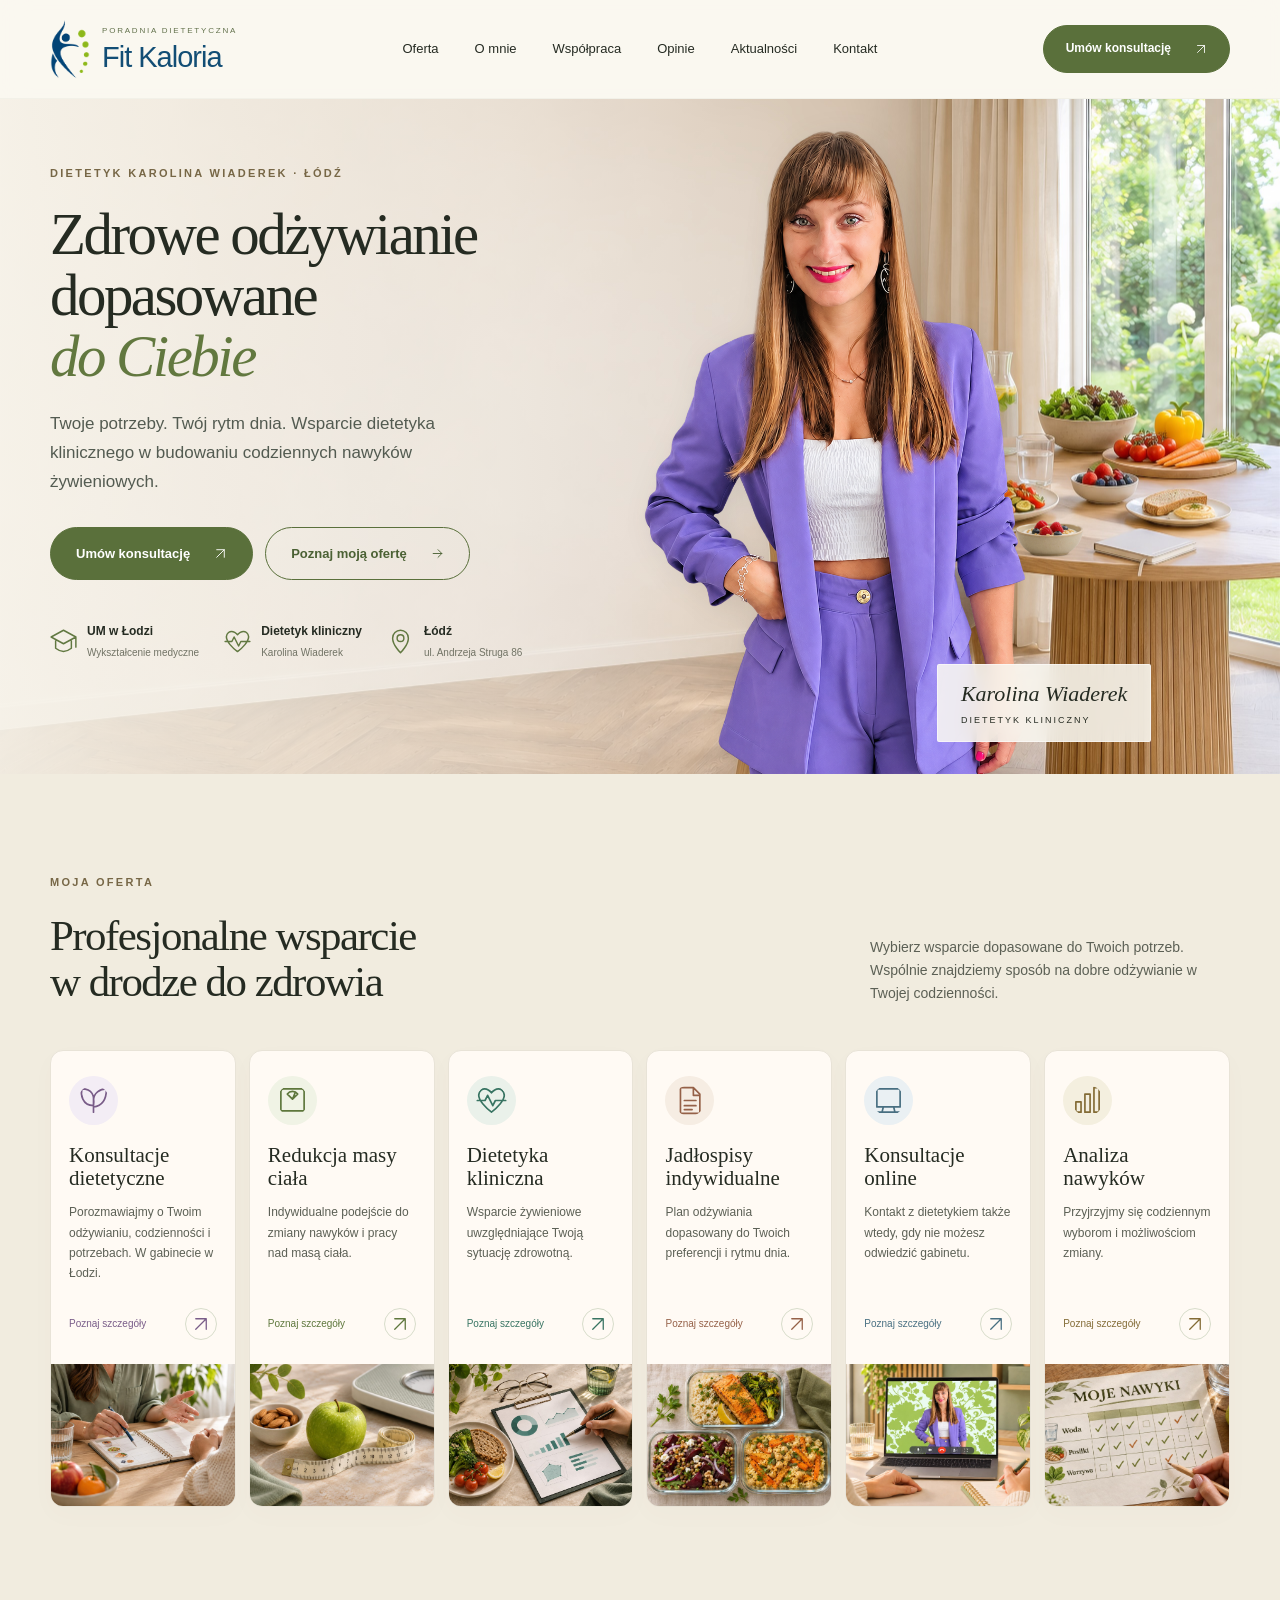
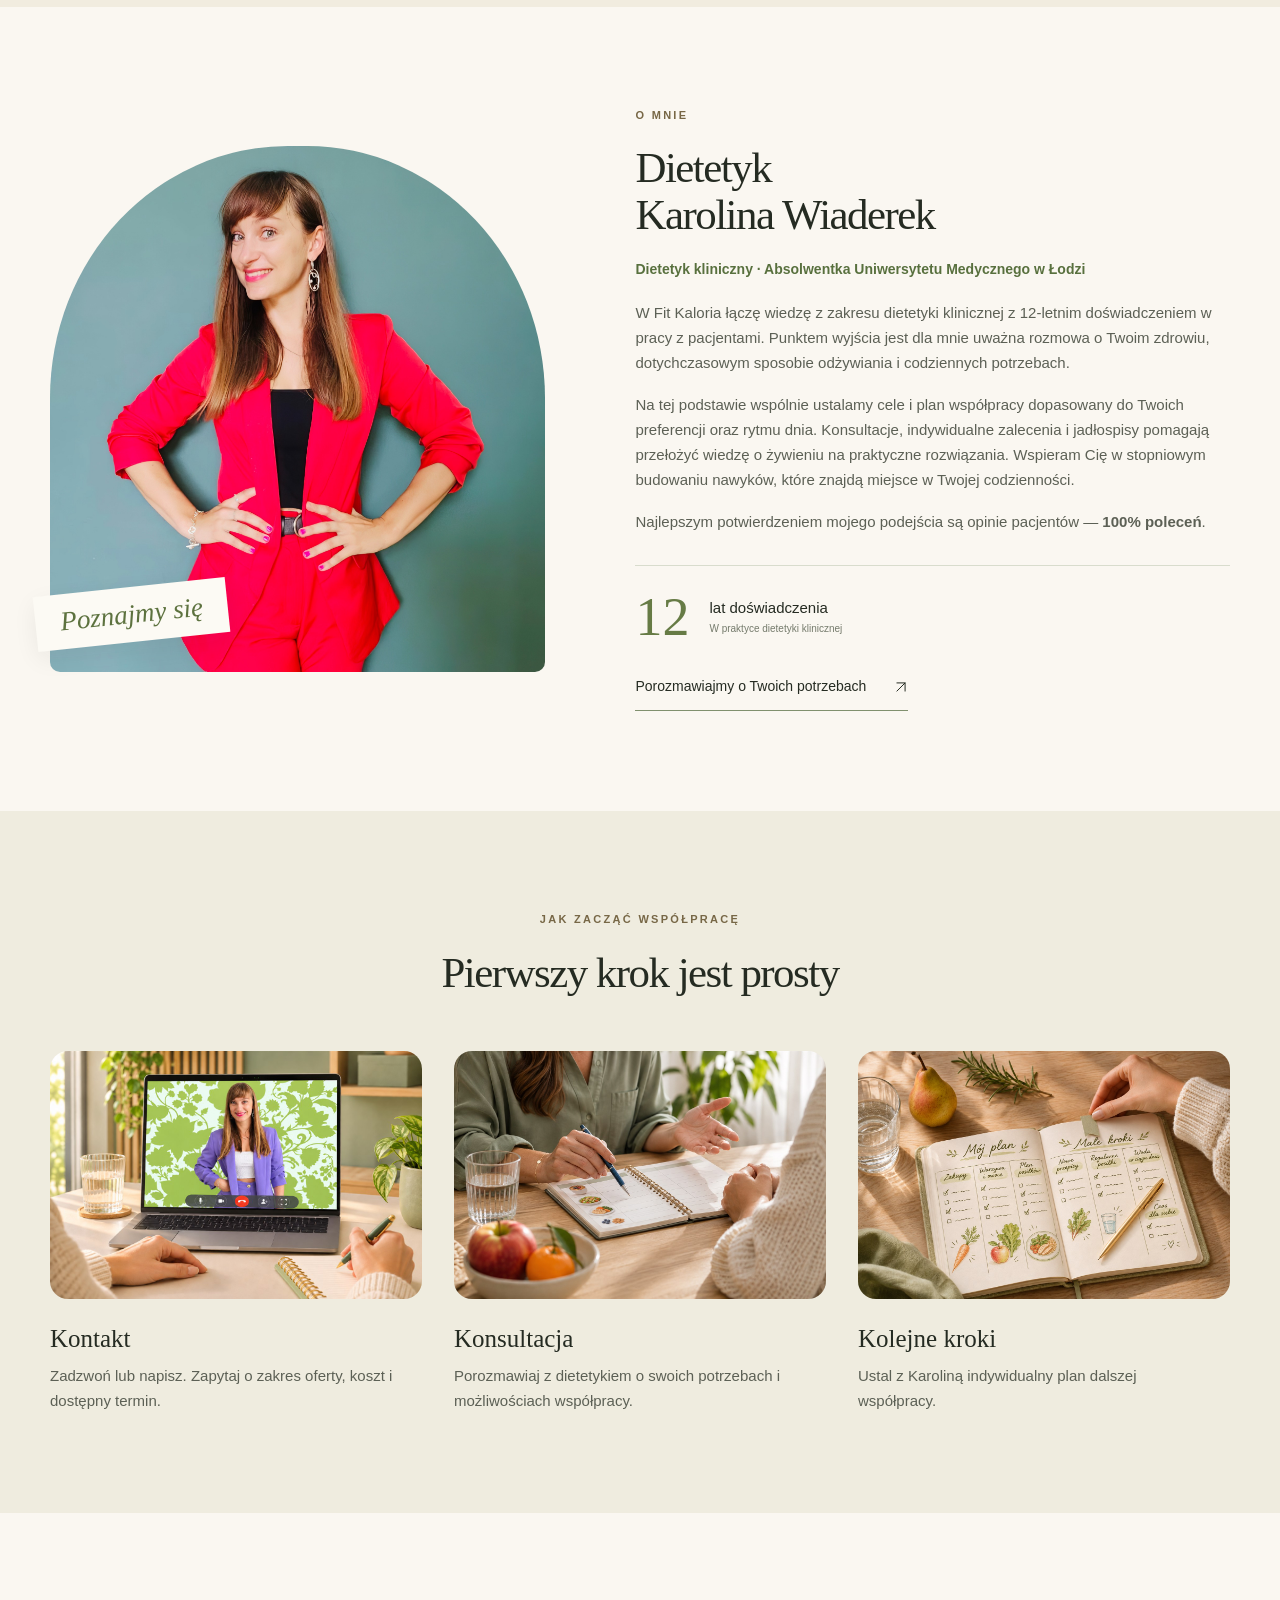
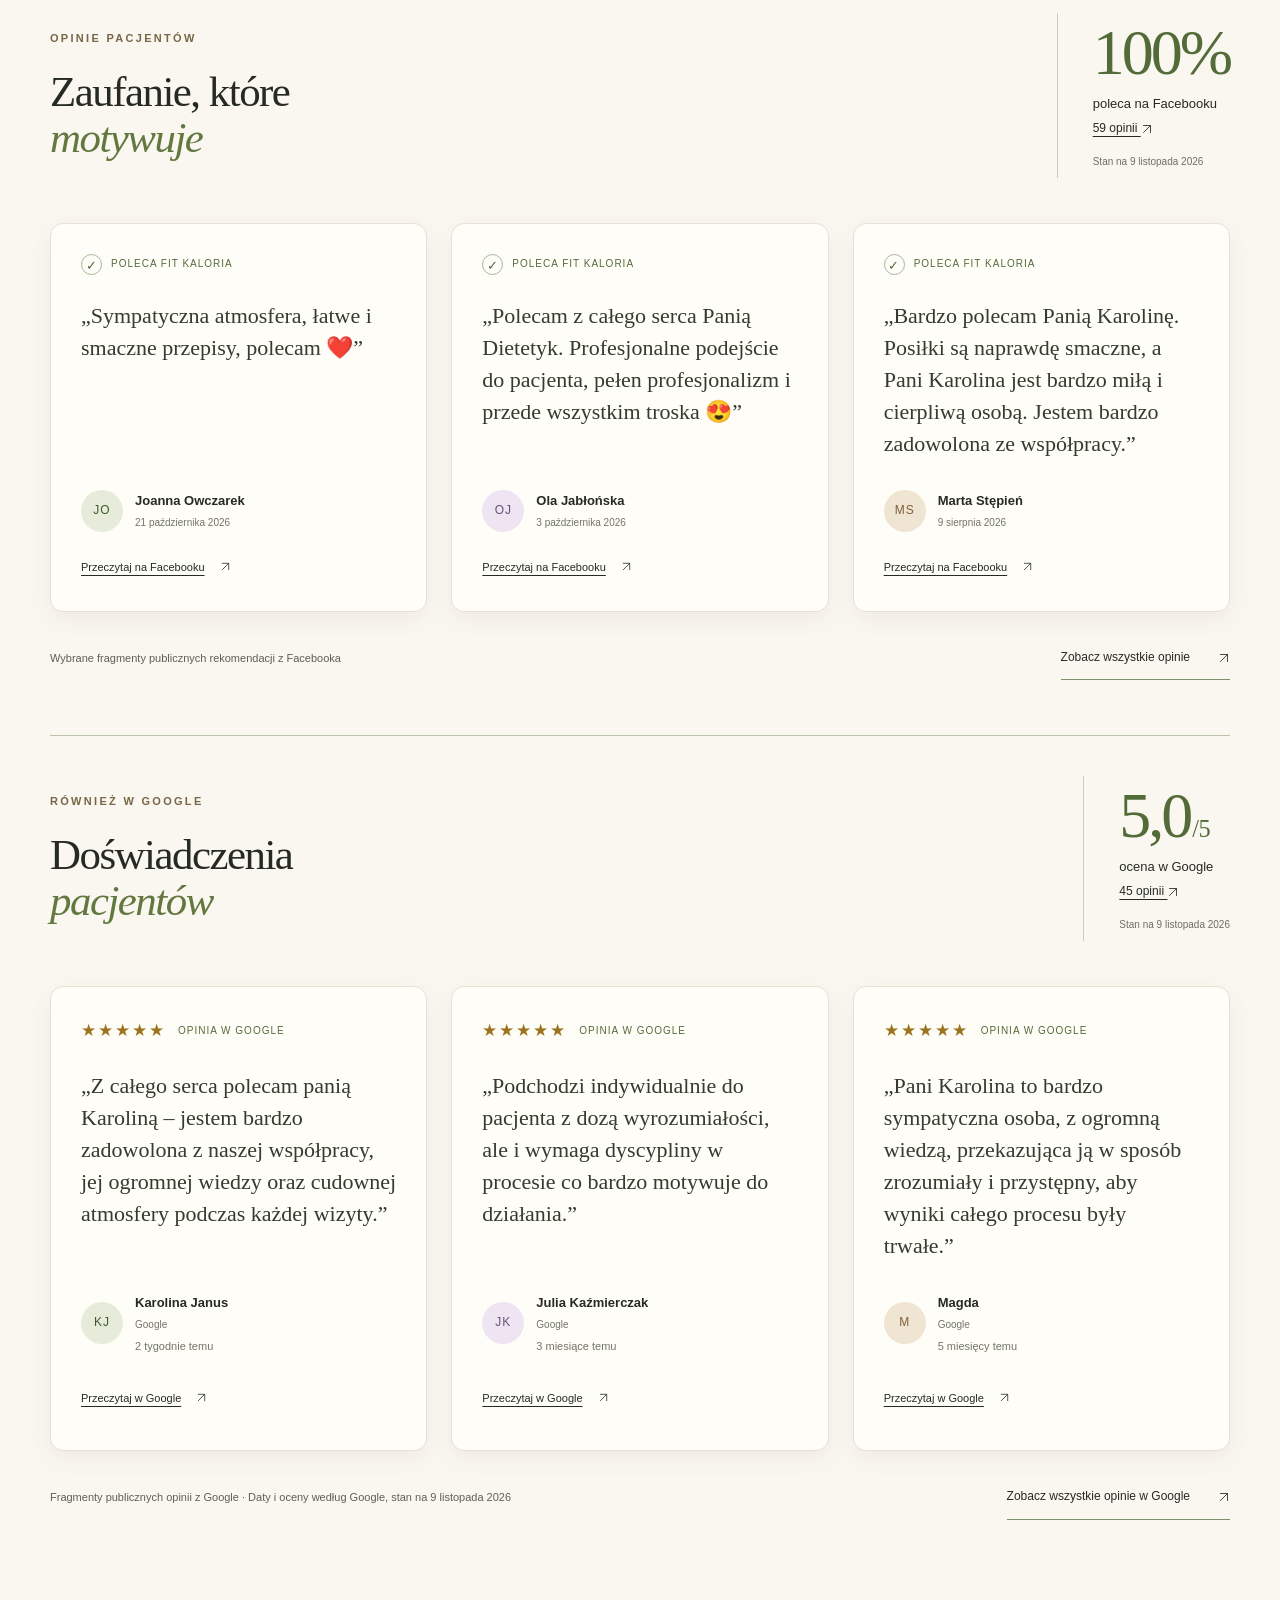
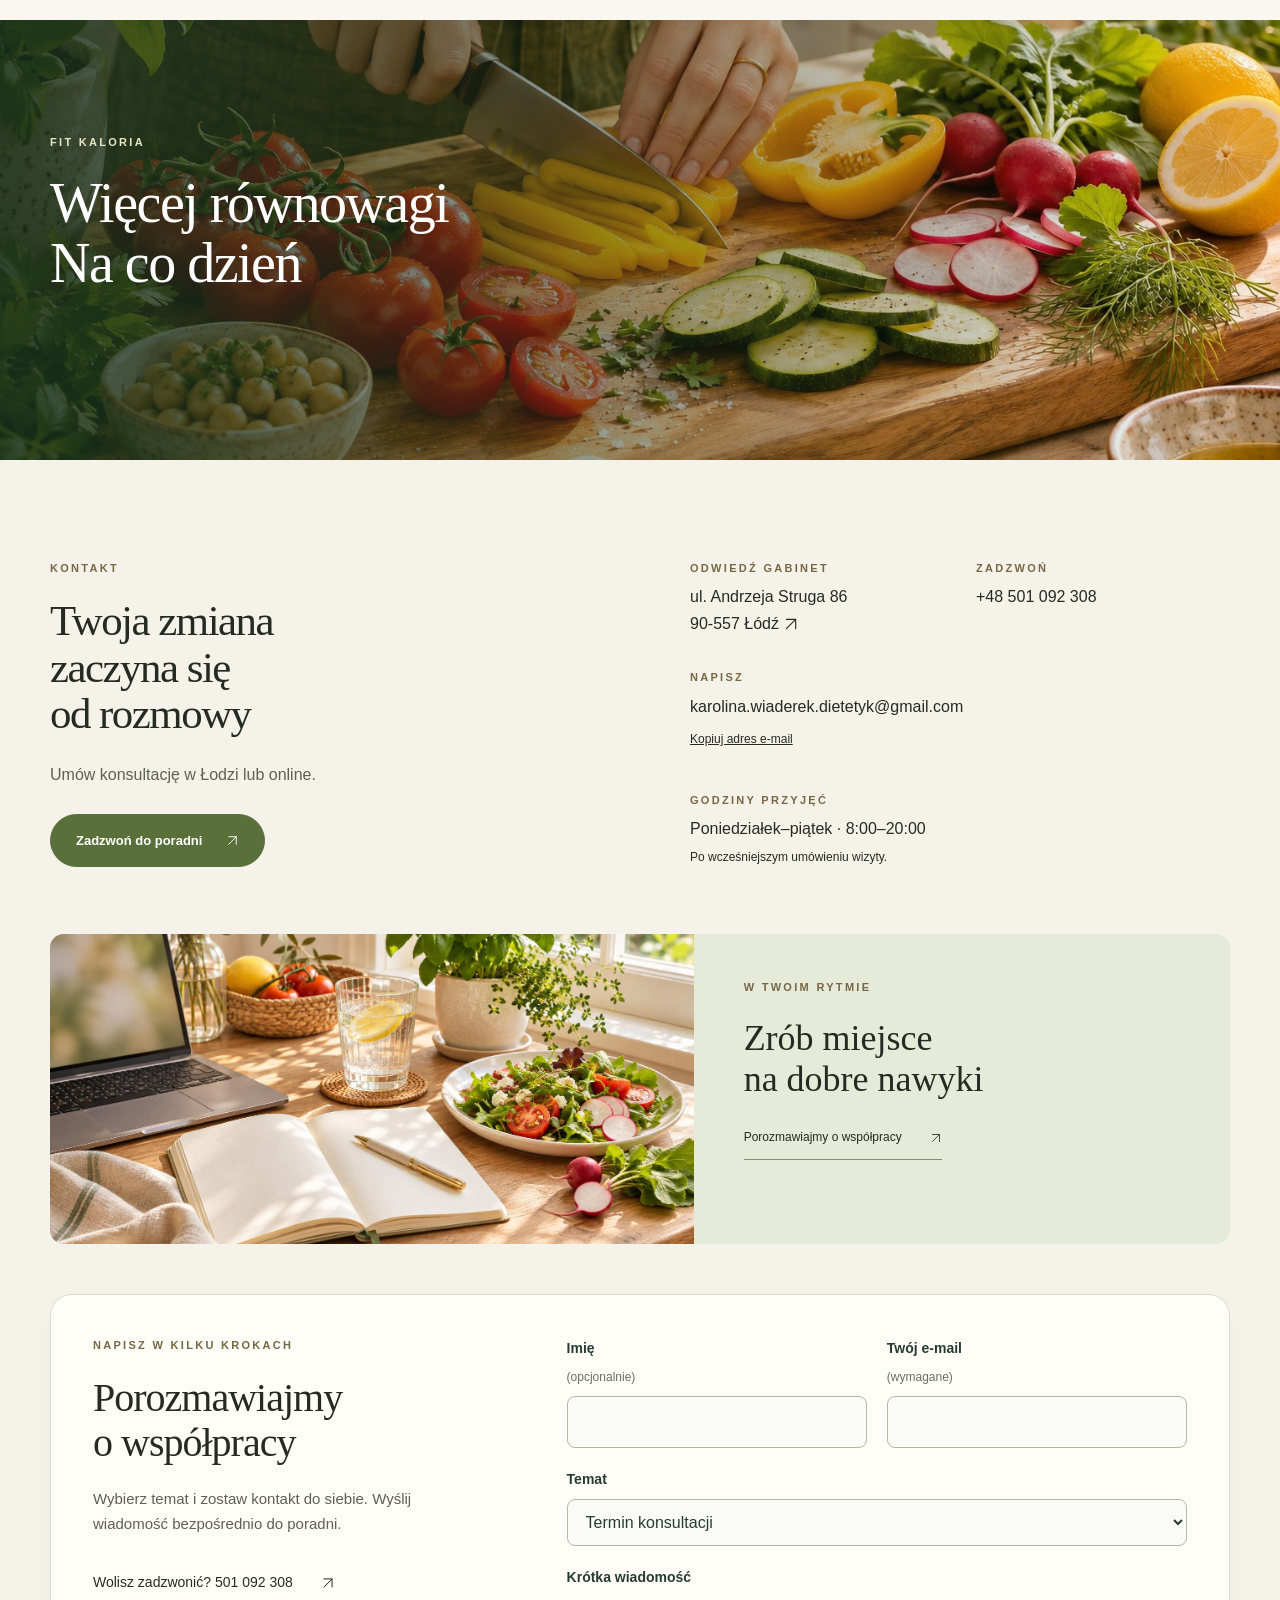
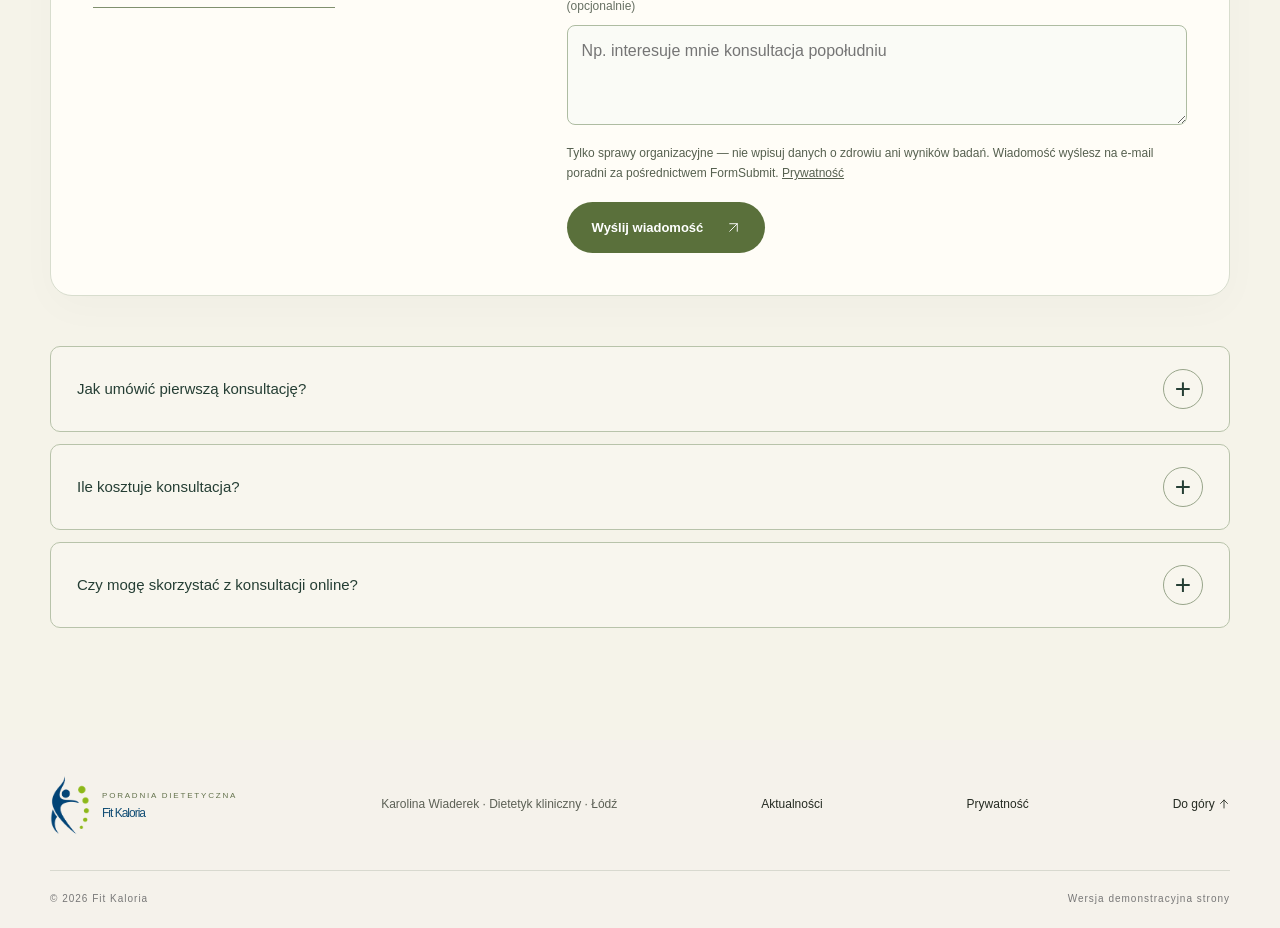
==== commit c947892e: "Refine patient recommendation copy to match personal introduction" ====
--- a/index.html
+++ b/index.html
@@ -1 +1 @@
-<!doctype html><html lang="pl"><head><meta charset="utf-8"><meta name="viewport" content="width=device-width,initial-scale=1"><meta name="theme-color" content="#f7f3eb"><title>Fit Kaloria — Karolina Wiaderek | Dietetyk kliniczny Łódź</title><meta name="description" content="Fit Kaloria, Karolina Wiaderek — dietetyk kliniczny w Łodzi. Konsultacje, indywidualne jadłospisy i wsparcie żywieniowe. Struga 86. Tel. 501 092 308."><link rel="canonical" href="https://gipsdrill.github.io/fit-kaloria-natural-premium/"><link rel="icon" href="favicon.ico?v=20" sizes="any"><link rel="icon" type="image/png" sizes="32x32" href="favicon-32.png?v=20"><link rel="icon" type="image/svg+xml" href="favicon.svg?v=20"><link rel="apple-touch-icon" sizes="180x180" href="apple-touch-icon.png?v=20"><link rel="stylesheet" href="style.css?v=34"><script src="app.js?v=24" defer></script><script type="application/ld+json">{"@context":"https://schema.org","@type":"LocalBusiness","name":"Fit Kaloria — Karolina Wiaderek","description":"Poradnia dietetyczna. Dietetyk kliniczny w Łodzi.","url":"https://gipsdrill.github.io/fit-kaloria-natural-premium/","telephone":"+48 501 092 308","email":"karolina.wiaderek.dietetyk@gmail.com","address":{"@type":"PostalAddress","streetAddress":"ul. Andrzeja Struga 86","postalCode":"90-557","addressLocality":"Łódź","addressCountry":"PL"},"openingHours":["Mo-Fr 08:00-20:00"],"image":"https://gipsdrill.github.io/fit-kaloria-natural-premium/karolina-purple.jpg","@id":"https://gipsdrill.github.io/fit-kaloria-natural-premium/#poradnia","hasMap":"https://www.google.com/maps/place/Mgr+dietetyk+Karolina+Wiaderek+Poradnia+%22Fit+Kaloria%22/@51.7617247,19.4341873,17z/data=!3m1!4b1!4m5!3m4!1s0x471a35250b10f0a1:0xd8a62a814ab3b971!8m2!3d51.7617247!4d19.4341873","sameAs":["https://www.google.com/maps/place/Mgr+dietetyk+Karolina+Wiaderek+Poradnia+%22Fit+Kaloria%22/@51.7617247,19.4341873,17z/data=!3m1!4b1!4m5!3m4!1s0x471a35250b10f0a1:0xd8a62a814ab3b971!8m2!3d51.7617247!4d19.4341873","https://www.facebook.com/profile.php?id=100089357919979"],"geo":{"@type":"GeoCoordinates","latitude":51.7617247,"longitude":19.4341873},"areaServed":{"@type":"City","name":"Łódź"},"hasOfferCatalog":{"@type":"OfferCatalog","name":"Oferta Fit Kaloria","itemListElement":[{"@type":"Offer","itemOffered":{"@type":"Service","name":"Konsultacje dietetyczne","url":"https://gipsdrill.github.io/fit-kaloria-natural-premium/konsultacje-dietetyczne.html"}},{"@type":"Offer","itemOffered":{"@type":"Service","name":"Redukcja masy ciała","url":"https://gipsdrill.github.io/fit-kaloria-natural-premium/redukcja-masy-ciala.html"}},{"@type":"Offer","itemOffered":{"@type":"Service","name":"Dietetyka kliniczna","url":"https://gipsdrill.github.io/fit-kaloria-natural-premium/dietetyka-kliniczna.html"}},{"@type":"Offer","itemOffered":{"@type":"Service","name":"Jadłospisy indywidualne","url":"https://gipsdrill.github.io/fit-kaloria-natural-premium/jadlospisy-indywidualne.html"}},{"@type":"Offer","itemOffered":{"@type":"Service","name":"Konsultacje online","url":"https://gipsdrill.github.io/fit-kaloria-natural-premium/konsultacje-online.html"}},{"@type":"Offer","itemOffered":{"@type":"Service","name":"Analiza nawyków","url":"https://gipsdrill.github.io/fit-kaloria-natural-premium/analiza-nawykow.html"}}]}}</script><meta property="og:type" content="website"><meta property="og:locale" content="pl_PL"><meta property="og:site_name" content="Fit Kaloria — Poradnia Dietetyczna"><meta property="og:title" content="Fit Kaloria — Karolina Wiaderek | Dietetyk Łódź"><meta property="og:description" content="Odżywianie dopasowane do Ciebie. Konsultacje dietetyczne, indywidualne jadłospisy i wsparcie w zmianie nawyków. Łódź, ul. Struga 86."><meta property="og:url" content="https://gipsdrill.github.io/fit-kaloria-natural-premium/"><meta property="og:image" content="https://gipsdrill.github.io/fit-kaloria-natural-premium/fit-kaloria-social-v21.jpg"><meta property="og:image:secure_url" content="https://gipsdrill.github.io/fit-kaloria-natural-premium/fit-kaloria-social-v21.jpg"><meta property="og:image:type" content="image/jpeg"><meta property="og:image:width" content="1200"><meta property="og:image:height" content="630"><meta property="og:image:alt" content="Fit Kaloria — poradnia dietetyczna Karoliny Wiaderek. Portret dietetyczki na kremowym tle."><meta name="twitter:card" content="summary_large_image"><meta name="twitter:title" content="Fit Kaloria — Karolina Wiaderek | Dietetyk Łódź"><meta name="twitter:description" content="Odżywianie dopasowane do Ciebie. Konsultacje dietetyczne, indywidualne jadłospisy i wsparcie w zmianie nawyków. Łódź, ul. Struga 86."><meta name="twitter:image" content="https://gipsdrill.github.io/fit-kaloria-natural-premium/fit-kaloria-social-v21.jpg"><meta name="twitter:image:alt" content="Fit Kaloria — poradnia dietetyczna Karoliny Wiaderek. Portret dietetyczki na kremowym tle."><link data-selected-hero rel="stylesheet" href="hero-garden.css?v=40"><link data-selected-hero rel="preload" as="image" href="hero-garden.jpg" imagesrcset="hero-garden.jpg 1x, hero-garden-large.jpg 2x" media="(min-width:701px)"><link data-selected-hero rel="preload" as="image" href="hero-garden-mobile.jpg" media="(max-width:700px)"><script data-selected-hero src="hero-garden.js?v=40" defer></script></head><body class="natural" id="top"><a href="#main" class="skip-link">Przejdź do treści</a><header class="site-header" id="start"><div class="container header-inner"><a class="brand" href="#top" aria-label="Fit Kaloria — początek strony"><img class="brand-mark" src="logo-fit-kaloria.png" alt="" aria-hidden="true" width="213" height="320"><span><small>PORADNIA DIETETYCZNA</small>Fit Kaloria</span></a><nav class="desktop-nav" aria-label="Nawigacja główna"><a href="#oferta">Oferta</a><a href="#o-mnie">O mnie</a><a href="#proces">Współpraca</a><a href="#opinie">Opinie</a><a href="aktualnosci.html">Aktualności</a><a href="#kontakt">Kontakt</a></nav><a class="button header-cta" href="#kontakt">Umów konsultację <span class="link-arrow"><svg class="ui-arrow" viewBox="0 0 24 24" width="24" height="24" aria-hidden="true" focusable="false"><path d="M5 19 19 5M5 5h14v14"/></svg></span></a><button class="menu-toggle" aria-expanded="false" aria-controls="mobile-menu">Menu <span aria-hidden="true">☰</span></button></div><nav id="mobile-menu" class="mobile-menu" aria-label="Nawigacja mobilna" hidden><a href="#oferta">Oferta</a><a href="#o-mnie">O mnie</a><a href="#proces">Współpraca</a><a href="#opinie">Opinie</a><a href="aktualnosci.html">Aktualności</a><a href="#kontakt">Kontakt</a></nav></header><main id="main"><section class="natural-hero natural-hero--ogrod"><img class="hero-dessert" src="hero-dessert-v2.png" alt="" aria-hidden="true" width="600" height="300" hidden><div class="container hero-grid"><div class="hero-copy"><span class="eyebrow">DIETETYK KAROLINA WIADEREK · ŁÓDŹ</span><h1>Zdrowe odżywianie<br>dopasowane<br> <em>do Ciebie</em></h1><p>Twoje potrzeby. Twój rytm dnia. Wsparcie dietetyka klinicznego w budowaniu codziennych nawyków żywieniowych.</p><div class="actions"><a class="button" href="#kontakt">Umów konsultację <span class="link-arrow"><svg class="ui-arrow" viewBox="0 0 24 24" width="24" height="24" aria-hidden="true" focusable="false"><path d="M5 19 19 5M5 5h14v14"/></svg></span></a><a class="button outline" href="#oferta">Poznaj moją ofertę <span class="link-arrow"><svg class="ui-arrow" viewBox="0 0 24 24" width="24" height="24" aria-hidden="true" focusable="false"><path d="M4 12h16m-7-7 7 7-7 7"/></svg></span></a></div><div class="hero-facts"><div><svg class="icon" viewBox="0 0 24 24" aria-hidden="true" fill="none" stroke="currentColor" stroke-width="1.3" stroke-linecap="round" stroke-linejoin="round"><path d="m1 8 11-6 11 6-11 6L1 8Zm4 3v7c5 4 9 4 14 0v-7m4-3v9"/></svg><span><strong>UM w Łodzi</strong><small>Wykształcenie medyczne</small></span></div><div><svg class="icon" viewBox="0 0 24 24" aria-hidden="true" fill="none" stroke="currentColor" stroke-width="1.3" stroke-linecap="round" stroke-linejoin="round"><path d="M20 4c-4-3-8 2-8 2S8 1 4 4C-3 10 12 21 12 21S27 10 20 4ZM1 12h6l2-4 4 8 2-4h8"/></svg><span><strong>Dietetyk kliniczny</strong><small>Karolina Wiaderek</small></span></div><div><svg class="icon" viewBox="0 0 24 24" aria-hidden="true" fill="none" stroke="currentColor" stroke-width="1.3" stroke-linecap="round" stroke-linejoin="round"><path d="M19 9c0 6-7 13-7 13S5 15 5 9a7 7 0 0 1 14 0ZM15 9a3 3 0 1 1-6 0 3 3 0 0 1 6 0"/></svg><span><strong>Łódź</strong><small>ul. Andrzeja Struga 86</small></span></div></div></div><div class="hero-portrait"><div class="organic-shape"></div><img class="cutout" src="karolina-cutout.png" width="1254" height="1254" alt="Karolina Wiaderek w fioletowym garniturze" fetchpriority="high"><span class="handwritten">Małe kroki<br>Twoja zmiana</span><div class="portrait-label">Karolina Wiaderek <small>DIETETYK KLINICZNY</small></div></div></div></section><section id="oferta" class="offer section"><div class="container"><div class="section-heading reveal"><div><span class="eyebrow">MOJA OFERTA</span><h2>Profesjonalne wsparcie<br>w drodze do zdrowia</h2></div><p>Wybierz wsparcie dopasowane do Twoich potrzeb.<br>Wspólnie znajdziemy sposób na dobre odżywianie w Twojej codzienności.</p></div><div class="service-grid"><a class="service-card reveal" href="konsultacje-dietetyczne.html"><svg class="icon" viewBox="0 0 24 24" aria-hidden="true" fill="none" stroke="currentColor" stroke-width="1.3" stroke-linecap="round" stroke-linejoin="round"><path d="M12 21V10M12 16C3 16 2 7 3 3c8 0 10 5 9 13ZM12 12c0-6 5-9 10-9 0 8-3 13-10 14"/></svg><h3>Konsultacje dietetyczne</h3><p>Porozmawiajmy o Twoim odżywianiu, codzienności i potrzebach. W gabinecie w Łodzi.</p><span class="card-link">Poznaj szczegóły <b><svg class="ui-arrow" viewBox="0 0 24 24" width="24" height="24" aria-hidden="true" focusable="false"><path d="M5 19 19 5M5 5h14v14"/></svg></b></span><div class="service-visual service-visual-0"><img src="consultation-premium.jpg" alt="" aria-hidden="true" width="1400" height="933" loading="lazy"></div></a><a class="service-card reveal" href="redukcja-masy-ciala.html"><svg class="icon" viewBox="0 0 24 24" aria-hidden="true" fill="none" stroke="currentColor" stroke-width="1.3" stroke-linecap="round" stroke-linejoin="round"><path d="M5 3h14a2 2 0 0 1 2 2v15H3V5a2 2 0 0 1 2-2ZM8 7a5 5 0 0 1 8 0l-4 4-4-4Zm4 4 2-5"/></svg><h3>Redukcja masy ciała</h3><p>Indywidualne podejście do zmiany nawyków i pracy nad masą ciała.</p><span class="card-link">Poznaj szczegóły <b><svg class="ui-arrow" viewBox="0 0 24 24" width="24" height="24" aria-hidden="true" focusable="false"><path d="M5 19 19 5M5 5h14v14"/></svg></b></span><div class="service-visual service-visual-1"><img src="weight.jpg" alt="" aria-hidden="true" width="1200" height="800" loading="lazy"></div></a><a class="service-card reveal" href="dietetyka-kliniczna.html"><svg class="icon" viewBox="0 0 24 24" aria-hidden="true" fill="none" stroke="currentColor" stroke-width="1.3" stroke-linecap="round" stroke-linejoin="round"><path d="M20 4c-4-3-8 2-8 2S8 1 4 4C-3 10 12 21 12 21S27 10 20 4ZM1 12h6l2-4 4 8 2-4h8"/></svg><h3>Dietetyka kliniczna</h3><p>Wsparcie żywieniowe uwzględniające Twoją sytuację zdrowotną.</p><span class="card-link">Poznaj szczegóły <b><svg class="ui-arrow" viewBox="0 0 24 24" width="24" height="24" aria-hidden="true" focusable="false"><path d="M5 19 19 5M5 5h14v14"/></svg></b></span><div class="service-visual service-visual-2"><img src="clinical-premium.jpg" alt="" aria-hidden="true" width="1400" height="933" loading="lazy"></div></a><a class="service-card reveal" href="jadlospisy-indywidualne.html"><svg class="icon" viewBox="0 0 24 24" aria-hidden="true" fill="none" stroke="currentColor" stroke-width="1.3" stroke-linecap="round" stroke-linejoin="round"><path d="M5 2h10l5 5v15H5V2Zm10 0v6h5M8 12h9M8 16h9M8 19h6"/></svg><h3>Jadłospisy indywidualne</h3><p>Plan odżywiania dopasowany do Twoich preferencji i rytmu dnia.</p><span class="card-link">Poznaj szczegóły <b><svg class="ui-arrow" viewBox="0 0 24 24" width="24" height="24" aria-hidden="true" focusable="false"><path d="M5 19 19 5M5 5h14v14"/></svg></b></span><div class="service-visual service-visual-3"><img src="mealplan.jpg" alt="" aria-hidden="true" width="1200" height="800" loading="lazy"></div></a><a class="service-card reveal" href="konsultacje-online.html"><svg class="icon" viewBox="0 0 24 24" aria-hidden="true" fill="none" stroke="currentColor" stroke-width="1.3" stroke-linecap="round" stroke-linejoin="round"><path d="M3 3h18v14H3V3ZM1 21h22M8 17l-1 4m9-4 1 4"/></svg><h3>Konsultacje online</h3><p>Kontakt z dietetykiem także wtedy, gdy nie możesz odwiedzić gabinetu.</p><span class="card-link">Poznaj szczegóły <b><svg class="ui-arrow" viewBox="0 0 24 24" width="24" height="24" aria-hidden="true" focusable="false"><path d="M5 19 19 5M5 5h14v14"/></svg></b></span><div class="service-visual service-visual-4"><img src="online-purple.jpg" alt="" aria-hidden="true" width="1200" height="800" loading="lazy"></div></a><a class="service-card reveal" href="analiza-nawykow.html"><svg class="icon" viewBox="0 0 24 24" aria-hidden="true" fill="none" stroke="currentColor" stroke-width="1.3" stroke-linecap="round" stroke-linejoin="round"><path d="M3 21V13h4v8Zm7 0V7h4v14Zm7 0V2h4v19Z"/></svg><h3>Analiza nawyków</h3><p>Przyjrzyjmy się codziennym wyborom i możliwościom zmiany.</p><span class="card-link">Poznaj szczegóły <b><svg class="ui-arrow" viewBox="0 0 24 24" width="24" height="24" aria-hidden="true" focusable="false"><path d="M5 19 19 5M5 5h14v14"/></svg></b></span><div class="service-visual service-visual-5"><img src="habits-tracker.jpg" alt="" aria-hidden="true" width="1200" height="800" loading="lazy"></div></a></div></div></section><section id="o-mnie" class="about section"><div class="container about-grid"><div class="about-photo reveal"><img src="karolina-red.jpg" width="2048" height="2048" loading="lazy" alt="Karolina Wiaderek w czerwonej marynarce"><span class="photo-note">Poznajmy się</span></div><div class="about-copy reveal"><span class="eyebrow">O MNIE</span><h2>Dietetyk<br>Karolina Wiaderek</h2><p class="olive">Dietetyk kliniczny · Absolwentka Uniwersytetu Medycznego w Łodzi</p><p>W Fit Kaloria łączę wiedzę z zakresu dietetyki klinicznej z 12-letnim doświadczeniem w pracy z pacjentami. Punktem wyjścia jest dla mnie uważna rozmowa o Twoim zdrowiu, dotychczasowym sposobie odżywiania i codziennych potrzebach.</p><p>Na tej podstawie wspólnie ustalamy cele i plan współpracy dopasowany do Twoich preferencji oraz rytmu dnia. Konsultacje, indywidualne zalecenia i jadłospisy pomagają przełożyć wiedzę o żywieniu na praktyczne rozwiązania. Wspieram Cię w stopniowym budowaniu nawyków, które znajdą miejsce w Twojej codzienności.</p><p>Zaufanie pacjentów znajduje odzwierciedlenie w opiniach: <a href="#opinie"><strong>100% poleceń</strong></a>.</p><div class="experience"><strong>12</strong><div>lat doświadczenia<small>W praktyce dietetyki klinicznej</small></div></div><a class="text-link" href="#kontakt">Porozmawiajmy o Twoich potrzebach <span class="link-arrow"><svg class="ui-arrow" viewBox="0 0 24 24" width="24" height="24" aria-hidden="true" focusable="false"><path d="M5 19 19 5M5 5h14v14"/></svg></span></a></div></div></section><section id="proces" class="process section"><div class="container"><div class="center reveal"><span class="eyebrow">JAK ZACZĄĆ WSPÓŁPRACĘ</span><h2>Pierwszy krok jest prosty</h2></div><div class="process-grid"><article class="reveal"><div class="process-photo"><img src="online-purple.jpg" width="1400" height="933" loading="lazy" decoding="async" alt="Kontakt z Karoliną Wiaderek przez internet — fotografia ilustracyjna"></div><h3>Kontakt</h3><p>Zadzwoń lub napisz. Zapytaj o zakres oferty, koszt i dostępny termin.</p></article><article class="reveal"><div class="process-photo"><img src="consultation-premium.jpg" width="1400" height="933" loading="lazy" decoding="async" alt="Rozmowa o codziennym odżywianiu przy wspólnym stole — fotografia ilustracyjna"></div><h3>Konsultacja</h3><p>Porozmawiaj z dietetykiem o swoich potrzebach i możliwościach współpracy.</p></article><article class="reveal"><div class="process-photo"><img src="process-direction-filled.jpg" width="1400" height="933" loading="lazy" decoding="async" alt="Wypełniony planer posiłków i małych codziennych zmian"></div><h3>Kolejne kroki</h3><p>Ustal z Karoliną indywidualny plan dalszej współpracy.</p></article></div></div></section><section id="opinie" class="opinions section" aria-labelledby="opinions-title"><div class="container"><div class="reviews-heading reveal"><div><span class="eyebrow">OPINIE PACJENTÓW</span><h2 id="opinions-title">Zaufanie, które<br><em>motywuje</em></h2></div><div class="reviews-rating"><a href="https://www.facebook.com/profile.php?id=100089357919979&amp;sk=reviews" target="_blank" rel="noopener noreferrer" aria-label="100 procent poleca, 59 opinii — zobacz rekomendacje na Facebooku"><strong>100%</strong><span>poleca na Facebooku</span><span class="reviews-count">59 opinii <span class="link-arrow" aria-hidden="true"><svg class="ui-arrow" viewBox="0 0 24 24" width="24" height="24" aria-hidden="true" focusable="false"><path d="M5 19 19 5M5 5h14v14"/></svg></span></span></a><small>Stan na 9 listopada 2026</small></div></div><div class="reviews-grid"><figure class="review-card reveal"><div class="review-recommends"><span aria-hidden="true">✓</span> Poleca Fit Kaloria</div><blockquote cite="https://www.facebook.com/joanna.owczarek.14/posts/pfbid02WuuSQ4c2e4C1T7g9t3X2cMjEcWPpSVGaVyHeqSx7U6V78qfizSyQPWGCchpttrAsl"><p>„Sympatyczna atmosfera, łatwe i smaczne przepisy, polecam ❤️”</p></blockquote><figcaption><span class="review-initials" aria-hidden="true">JO</span><div><span class="review-name">Joanna Owczarek</span><time datetime="2026-10-21">21 października 2026</time></div></figcaption><a class="review-source" href="https://www.facebook.com/joanna.owczarek.14/posts/pfbid02WuuSQ4c2e4C1T7g9t3X2cMjEcWPpSVGaVyHeqSx7U6V78qfizSyQPWGCchpttrAsl" target="_blank" rel="noopener noreferrer" aria-label="Przeczytaj pełną opinię Joanna Owczarek na Facebooku">Przeczytaj na Facebooku <span class="link-arrow" aria-hidden="true"><svg class="ui-arrow" viewBox="0 0 24 24" width="24" height="24" aria-hidden="true" focusable="false"><path d="M5 19 19 5M5 5h14v14"/></svg></span></a></figure><figure class="review-card reveal"><div class="review-recommends"><span aria-hidden="true">✓</span> Poleca Fit Kaloria</div><blockquote cite="https://www.facebook.com/ola.boruszewska.9/posts/pfbid02fcZiLbEadskgMvyeNUvij6CbBAMWwHtJXq2Giww8P4EMPZJq7A9AGcSLjbbgANdMl"><p>„Polecam z całego serca Panią Dietetyk. Profesjonalne podejście do pacjenta, pełen profesjonalizm i przede wszystkim troska 😍”</p></blockquote><figcaption><span class="review-initials" aria-hidden="true">OJ</span><div><span class="review-name">Ola Jabłońska</span><time datetime="2026-10-03">3 października 2026</time></div></figcaption><a class="review-source" href="https://www.facebook.com/ola.boruszewska.9/posts/pfbid02fcZiLbEadskgMvyeNUvij6CbBAMWwHtJXq2Giww8P4EMPZJq7A9AGcSLjbbgANdMl" target="_blank" rel="noopener noreferrer" aria-label="Przeczytaj pełną opinię Ola Jabłońska na Facebooku">Przeczytaj na Facebooku <span class="link-arrow" aria-hidden="true"><svg class="ui-arrow" viewBox="0 0 24 24" width="24" height="24" aria-hidden="true" focusable="false"><path d="M5 19 19 5M5 5h14v14"/></svg></span></a></figure><figure class="review-card reveal"><div class="review-recommends"><span aria-hidden="true">✓</span> Poleca Fit Kaloria</div><blockquote cite="https://www.facebook.com/permalink.php?story_fbid=pfbid027wYNBWqaXnH6uTH15udUowrWkuy9GqmeiU2VArmY7yCeMm7dGDjGRLqKdkiLvN6Pl&amp;id=100013738157498"><p>„Bardzo polecam Panią Karolinę. Posiłki są naprawdę smaczne, a Pani Karolina jest bardzo miłą i cierpliwą osobą. Jestem bardzo zadowolona ze współpracy.”</p></blockquote><figcaption><span class="review-initials" aria-hidden="true">MS</span><div><span class="review-name">Marta Stępień</span><time datetime="2026-08-09">9 sierpnia 2026</time></div></figcaption><a class="review-source" href="https://www.facebook.com/permalink.php?story_fbid=pfbid027wYNBWqaXnH6uTH15udUowrWkuy9GqmeiU2VArmY7yCeMm7dGDjGRLqKdkiLvN6Pl&amp;id=100013738157498" target="_blank" rel="noopener noreferrer" aria-label="Przeczytaj pełną opinię Marta Stępień na Facebooku">Przeczytaj na Facebooku <span class="link-arrow" aria-hidden="true"><svg class="ui-arrow" viewBox="0 0 24 24" width="24" height="24" aria-hidden="true" focusable="false"><path d="M5 19 19 5M5 5h14v14"/></svg></span></a></figure></div><div class="reviews-footnote"><p>Wybrane fragmenty publicznych rekomendacji z Facebooka</p><a class="text-link" href="https://www.facebook.com/profile.php?id=100089357919979&amp;sk=reviews" target="_blank" rel="noopener noreferrer">Zobacz wszystkie opinie <span class="link-arrow" aria-hidden="true"><svg class="ui-arrow" viewBox="0 0 24 24" width="24" height="24" aria-hidden="true" focusable="false"><path d="M5 19 19 5M5 5h14v14"/></svg></span></a></div><div class="google-reviews"><div class="reviews-heading google-reviews-heading reveal"><div><span class="eyebrow">RÓWNIEŻ W GOOGLE</span><h2 id="google-opinions-title">Doświadczenia<br><em>pacjentów</em></h2></div><div class="reviews-rating google-reviews-rating"><a href="https://www.google.com/maps/place/Mgr+dietetyk+Karolina+Wiaderek+Poradnia+%22Fit+Kaloria%22/@51.7617247,19.4341873,17z/data=!3m1!4b1!4m5!3m4!1s0x471a35250b10f0a1:0xd8a62a814ab3b971!8m2!3d51.7617247!4d19.4341873" target="_blank" rel="noopener noreferrer" aria-label="Ocena 5,0 na 5, 45 opinii — zobacz opinie w Google"><strong>5,0<span class="rating-denominator">/5</span></strong><span>ocena w Google</span><span class="reviews-count">45 opinii <span class="link-arrow" aria-hidden="true"><svg class="ui-arrow" viewBox="0 0 24 24" width="24" height="24" aria-hidden="true" focusable="false"><path d="M5 19 19 5M5 5h14v14"/></svg></span></span></a><small>Stan na 9 listopada 2026</small></div></div><div class="reviews-grid google-reviews-grid"><figure class="review-card google-review-card reveal"><div class="review-recommends"><span class="google-stars" aria-label="Ocena 5 na 5">★★★★★</span><span class="google-label">Opinia w Google</span></div><blockquote cite="https://www.google.com/maps/contrib/102155759133729862089/reviews?hl=pl"><p>„Z całego serca polecam panią Karoliną – jestem bardzo zadowolona z naszej współpracy, jej ogromnej wiedzy oraz cudownej atmosfery podczas każdej wizyty.”</p></blockquote><figcaption><span class="review-initials" aria-hidden="true">KJ</span><div><span class="review-name">Karolina Janus</span><span class="google-source-label">Google</span><span class="google-review-date" title="Data wyświetlana przez Google 9 listopada 2026">2 tygodnie temu</span></div></figcaption><a class="review-source" href="https://www.google.com/maps/contrib/102155759133729862089/reviews?hl=pl" target="_blank" rel="noopener noreferrer" aria-label="Przeczytaj opinię Karolina Janus w Google">Przeczytaj w Google <span class="link-arrow" aria-hidden="true"><svg class="ui-arrow" viewBox="0 0 24 24" width="24" height="24" aria-hidden="true" focusable="false"><path d="M5 19 19 5M5 5h14v14"/></svg></span></a></figure><figure class="review-card google-review-card reveal"><div class="review-recommends"><span class="google-stars" aria-label="Ocena 5 na 5">★★★★★</span><span class="google-label">Opinia w Google</span></div><blockquote cite="https://www.google.com/maps/contrib/100512553528512157415/reviews?hl=pl"><p>„Podchodzi indywidualnie do pacjenta z dozą wyrozumiałości, ale i wymaga dyscypliny w procesie co bardzo motywuje do działania.”</p></blockquote><figcaption><span class="review-initials" aria-hidden="true">JK</span><div><span class="review-name">Julia Kaźmierczak</span><span class="google-source-label">Google</span><span class="google-review-date" title="Data wyświetlana przez Google 9 listopada 2026">3 miesiące temu</span></div></figcaption><a class="review-source" href="https://www.google.com/maps/contrib/100512553528512157415/reviews?hl=pl" target="_blank" rel="noopener noreferrer" aria-label="Przeczytaj opinię Julia Kaźmierczak w Google">Przeczytaj w Google <span class="link-arrow" aria-hidden="true"><svg class="ui-arrow" viewBox="0 0 24 24" width="24" height="24" aria-hidden="true" focusable="false"><path d="M5 19 19 5M5 5h14v14"/></svg></span></a></figure><figure class="review-card google-review-card reveal"><div class="review-recommends"><span class="google-stars" aria-label="Ocena 5 na 5">★★★★★</span><span class="google-label">Opinia w Google</span></div><blockquote cite="https://www.google.com/maps/contrib/114788322170059263112/reviews?hl=pl"><p>„Pani Karolina to bardzo sympatyczna osoba, z ogromną wiedzą, przekazująca ją w sposób zrozumiały i przystępny, aby wyniki całego procesu były trwałe.”</p></blockquote><figcaption><span class="review-initials" aria-hidden="true">M</span><div><span class="review-name">Magda</span><span class="google-source-label">Google</span><span class="google-review-date" title="Data wyświetlana przez Google 9 listopada 2026">5 miesięcy temu</span></div></figcaption><a class="review-source" href="https://www.google.com/maps/contrib/114788322170059263112/reviews?hl=pl" target="_blank" rel="noopener noreferrer" aria-label="Przeczytaj opinię Magda w Google">Przeczytaj w Google <span class="link-arrow" aria-hidden="true"><svg class="ui-arrow" viewBox="0 0 24 24" width="24" height="24" aria-hidden="true" focusable="false"><path d="M5 19 19 5M5 5h14v14"/></svg></span></a></figure></div><div class="reviews-footnote"><p>Fragmenty publicznych opinii z Google · Daty i oceny według Google, stan na 9 listopada 2026</p><a class="text-link" href="https://www.google.com/maps/place/Mgr+dietetyk+Karolina+Wiaderek+Poradnia+%22Fit+Kaloria%22/@51.7617247,19.4341873,17z/data=!3m1!4b1!4m5!3m4!1s0x471a35250b10f0a1:0xd8a62a814ab3b971!8m2!3d51.7617247!4d19.4341873" target="_blank" rel="noopener noreferrer">Zobacz wszystkie opinie w Google <span class="link-arrow" aria-hidden="true"><svg class="ui-arrow" viewBox="0 0 24 24" width="24" height="24" aria-hidden="true" focusable="false"><path d="M5 19 19 5M5 5h14v14"/></svg></span></a></div></div></div></section><section class="food-banner" aria-label="Inspiracja żywieniowa"><img src="preparation-young.jpg" width="1536" height="1024" loading="lazy" alt="Przygotowywanie świeżych, kolorowych warzyw na drewnianej desce"><div><span class="eyebrow">FIT KALORIA</span><h2>Więcej równowagi<br>Na co dzień</h2></div></section><section id="kontakt" class="contact section"><div class="container"><div class="contact-grid"><div class="reveal"><span class="eyebrow">KONTAKT</span><h2>Twoja zmiana<br>zaczyna się<br>od rozmowy</h2><p>Umów konsultację w Łodzi lub online.</p><a class="button" href="tel:+48501092308">Zadzwoń do poradni <span class="link-arrow"><svg class="ui-arrow" viewBox="0 0 24 24" width="24" height="24" aria-hidden="true" focusable="false"><path d="M5 19 19 5M5 5h14v14"/></svg></span></a></div><div class="contact-details"><div><span class="eyebrow">ODWIEDŹ GABINET</span><a href="https://www.google.com/maps/place/Mgr+dietetyk+Karolina+Wiaderek+Poradnia+%22Fit+Kaloria%22/@51.7617247,19.4341873,17z/data=!3m1!4b1!4m5!3m4!1s0x471a35250b10f0a1:0xd8a62a814ab3b971!8m2!3d51.7617247!4d19.4341873" target="_blank" rel="noopener">ul. Andrzeja Struga 86<br>90-557 Łódź <span class="link-arrow" aria-hidden="true"><svg class="ui-arrow" viewBox="0 0 24 24" width="24" height="24" aria-hidden="true" focusable="false"><path d="M5 19 19 5M5 5h14v14"/></svg></span></a></div><div><span class="eyebrow">ZADZWOŃ</span><a href="tel:+48501092308">+48 501 092 308</a></div><div><span class="eyebrow">NAPISZ</span><a class="email" href="mailto:karolina.wiaderek.dietetyk@gmail.com">karolina.wiaderek.dietetyk@gmail.com</a><button class="copy-email" type="button">Kopiuj adres e-mail</button><span class="copy-status" role="status"></span></div><div><span class="eyebrow">GODZINY PRZYJĘĆ</span><p>Poniedziałek–piątek · 8:00–20:00<br><small>Po wcześniejszym umówieniu wizyty.</small></p></div></div></div><div class="contact-story reveal"><img src="desk.jpg" width="1536" height="1024" loading="lazy" alt="Kolorowa sałatka, woda z cytryną i notatnik na jasnym stole"><div><span class="eyebrow">W TWOIM RYTMIE</span><h3>Zrób miejsce<br>na dobre nawyki</h3><a class="text-link" href="#kontakt">Porozmawiajmy o współpracy <span class="link-arrow" aria-hidden="true"><svg class="ui-arrow" viewBox="0 0 24 24" width="24" height="24" aria-hidden="true" focusable="false"><path d="M5 19 19 5M5 5h14v14"/></svg></span></a></div></div><div class="quick-contact" id="formularz"><div class="quick-contact-intro"><span class="eyebrow">NAPISZ W KILKU KROKACH</span><h3>Porozmawiajmy<br>o współpracy</h3><p>Wybierz temat i zostaw kontakt do siebie. Wyślij wiadomość bezpośrednio do poradni.</p><a href="tel:+48501092308" class="text-link">Wolisz zadzwonić? 501 092 308 <span class="link-arrow" aria-hidden="true"><svg class="ui-arrow" viewBox="0 0 24 24" width="24" height="24" aria-hidden="true" focusable="false"><path d="M5 19 19 5M5 5h14v14"/></svg></span></a></div><form class="contact-form" action="https://formsubmit.co/karolina.wiaderek.dietetyk@gmail.com" method="POST" accept-charset="UTF-8" aria-label="Szybki kontakt" aria-describedby="form-note"><input type="hidden" name="_subject" value="Fit Kaloria — wiadomość z formularza kontaktowego"><input type="hidden" name="_template" value="table"><input type="hidden" name="_next" value="https://gipsdrill.github.io/fit-kaloria-natural-premium/dziekujemy.html"><div class="contact-honeypot" aria-hidden="true"><label>Pozostaw to pole puste<input type="text" name="_honey" tabindex="-1" autocomplete="off"></label></div><fieldset class="form-fields"><legend class="visually-hidden">Dane kontaktowe i temat rozmowy</legend><label>Imię <span>(opcjonalnie)</span><input name="name" autocomplete="given-name" maxlength="60"></label><label>Twój e-mail <span>(wymagane)</span><input name="email" type="email" autocomplete="email" required maxlength="150"></label><label class="field-wide">Temat<select name="topic"><option selected>Termin konsultacji</option><option>Oferta i cennik</option><option>Konsultacje dietetyczne</option><option>Redukcja masy ciała</option><option>Dietetyka kliniczna</option><option>Jadłospisy indywidualne</option><option>Konsultacje online</option><option>Analiza nawyków</option></select></label><label class="field-wide">Krótka wiadomość <span>(opcjonalnie)</span><textarea name="message" rows="3" maxlength="600" placeholder="Np. interesuje mnie konsultacja popołudniu"></textarea></label></fieldset><p id="form-note" class="form-note">Tylko sprawy organizacyjne — nie wpisuj danych o zdrowiu ani wyników badań. Wiadomość wyślesz na e-mail poradni za pośrednictwem FormSubmit. <a href="prywatnosc.html">Prywatność</a></p><button class="button form-submit" type="submit">Wyślij wiadomość <span class="link-arrow" aria-hidden="true"><svg class="ui-arrow" viewBox="0 0 24 24" width="24" height="24" aria-hidden="true" focusable="false"><path d="M5 19 19 5M5 5h14v14"/></svg></span></button></form></div><div class="faq"><details name="fit-kaloria-faq"><summary>Jak umówić pierwszą konsultację?</summary><p>Zadzwoń pod numer <a href="tel:+48501092308">+48 501 092 308</a> lub napisz e-mail. Termin zostanie ustalony bezpośrednio z poradnią.</p></details><details name="fit-kaloria-faq"><summary>Ile kosztuje konsultacja?</summary><p>O aktualny cennik i zakres współpracy zapytaj <a href="mailto:karolina.wiaderek.dietetyk@gmail.com?subject=Pro%C5%9Bba%20o%20cennik">przez e-mail</a> lub telefonicznie.</p></details><details name="fit-kaloria-faq"><summary>Czy mogę skorzystać z konsultacji online?</summary><p>Tak. Skontaktuj się z poradnią, aby ustalić termin oraz sposób połączenia.</p></details></div></div></section></main><footer><div class="container footer-inner"><a class="brand" href="#top" aria-label="Fit Kaloria — początek strony"><img class="brand-mark" src="logo-fit-kaloria.png" alt="" aria-hidden="true" width="213" height="320"><span><small>PORADNIA DIETETYCZNA</small>Fit Kaloria</span></a><p>Karolina Wiaderek · Dietetyk kliniczny · Łódź</p><a href="aktualnosci.html">Aktualności</a><a href="prywatnosc.html">Prywatność</a><a href="#top">Do góry <svg class="ui-arrow" viewBox="0 0 24 24" width="24" height="24" aria-hidden="true" focusable="false"><path d="M12 20V4m-7 7 7-7 7 7"/></svg></a></div><div class="container footer-bottom"><span>© 2026 Fit Kaloria</span><span>Wersja demonstracyjna strony</span></div></footer></body></html>+<!doctype html><html lang="pl"><head><meta charset="utf-8"><meta name="viewport" content="width=device-width,initial-scale=1"><meta name="theme-color" content="#f7f3eb"><title>Fit Kaloria — Karolina Wiaderek | Dietetyk kliniczny Łódź</title><meta name="description" content="Fit Kaloria, Karolina Wiaderek — dietetyk kliniczny w Łodzi. Konsultacje, indywidualne jadłospisy i wsparcie żywieniowe. Struga 86. Tel. 501 092 308."><link rel="canonical" href="https://gipsdrill.github.io/fit-kaloria-natural-premium/"><link rel="icon" href="favicon.ico?v=20" sizes="any"><link rel="icon" type="image/png" sizes="32x32" href="favicon-32.png?v=20"><link rel="icon" type="image/svg+xml" href="favicon.svg?v=20"><link rel="apple-touch-icon" sizes="180x180" href="apple-touch-icon.png?v=20"><link rel="stylesheet" href="style.css?v=34"><script src="app.js?v=24" defer></script><script type="application/ld+json">{"@context":"https://schema.org","@type":"LocalBusiness","name":"Fit Kaloria — Karolina Wiaderek","description":"Poradnia dietetyczna. Dietetyk kliniczny w Łodzi.","url":"https://gipsdrill.github.io/fit-kaloria-natural-premium/","telephone":"+48 501 092 308","email":"karolina.wiaderek.dietetyk@gmail.com","address":{"@type":"PostalAddress","streetAddress":"ul. Andrzeja Struga 86","postalCode":"90-557","addressLocality":"Łódź","addressCountry":"PL"},"openingHours":["Mo-Fr 08:00-20:00"],"image":"https://gipsdrill.github.io/fit-kaloria-natural-premium/karolina-purple.jpg","@id":"https://gipsdrill.github.io/fit-kaloria-natural-premium/#poradnia","hasMap":"https://www.google.com/maps/place/Mgr+dietetyk+Karolina+Wiaderek+Poradnia+%22Fit+Kaloria%22/@51.7617247,19.4341873,17z/data=!3m1!4b1!4m5!3m4!1s0x471a35250b10f0a1:0xd8a62a814ab3b971!8m2!3d51.7617247!4d19.4341873","sameAs":["https://www.google.com/maps/place/Mgr+dietetyk+Karolina+Wiaderek+Poradnia+%22Fit+Kaloria%22/@51.7617247,19.4341873,17z/data=!3m1!4b1!4m5!3m4!1s0x471a35250b10f0a1:0xd8a62a814ab3b971!8m2!3d51.7617247!4d19.4341873","https://www.facebook.com/profile.php?id=100089357919979"],"geo":{"@type":"GeoCoordinates","latitude":51.7617247,"longitude":19.4341873},"areaServed":{"@type":"City","name":"Łódź"},"hasOfferCatalog":{"@type":"OfferCatalog","name":"Oferta Fit Kaloria","itemListElement":[{"@type":"Offer","itemOffered":{"@type":"Service","name":"Konsultacje dietetyczne","url":"https://gipsdrill.github.io/fit-kaloria-natural-premium/konsultacje-dietetyczne.html"}},{"@type":"Offer","itemOffered":{"@type":"Service","name":"Redukcja masy ciała","url":"https://gipsdrill.github.io/fit-kaloria-natural-premium/redukcja-masy-ciala.html"}},{"@type":"Offer","itemOffered":{"@type":"Service","name":"Dietetyka kliniczna","url":"https://gipsdrill.github.io/fit-kaloria-natural-premium/dietetyka-kliniczna.html"}},{"@type":"Offer","itemOffered":{"@type":"Service","name":"Jadłospisy indywidualne","url":"https://gipsdrill.github.io/fit-kaloria-natural-premium/jadlospisy-indywidualne.html"}},{"@type":"Offer","itemOffered":{"@type":"Service","name":"Konsultacje online","url":"https://gipsdrill.github.io/fit-kaloria-natural-premium/konsultacje-online.html"}},{"@type":"Offer","itemOffered":{"@type":"Service","name":"Analiza nawyków","url":"https://gipsdrill.github.io/fit-kaloria-natural-premium/analiza-nawykow.html"}}]}}</script><meta property="og:type" content="website"><meta property="og:locale" content="pl_PL"><meta property="og:site_name" content="Fit Kaloria — Poradnia Dietetyczna"><meta property="og:title" content="Fit Kaloria — Karolina Wiaderek | Dietetyk Łódź"><meta property="og:description" content="Odżywianie dopasowane do Ciebie. Konsultacje dietetyczne, indywidualne jadłospisy i wsparcie w zmianie nawyków. Łódź, ul. Struga 86."><meta property="og:url" content="https://gipsdrill.github.io/fit-kaloria-natural-premium/"><meta property="og:image" content="https://gipsdrill.github.io/fit-kaloria-natural-premium/fit-kaloria-social-v21.jpg"><meta property="og:image:secure_url" content="https://gipsdrill.github.io/fit-kaloria-natural-premium/fit-kaloria-social-v21.jpg"><meta property="og:image:type" content="image/jpeg"><meta property="og:image:width" content="1200"><meta property="og:image:height" content="630"><meta property="og:image:alt" content="Fit Kaloria — poradnia dietetyczna Karoliny Wiaderek. Portret dietetyczki na kremowym tle."><meta name="twitter:card" content="summary_large_image"><meta name="twitter:title" content="Fit Kaloria — Karolina Wiaderek | Dietetyk Łódź"><meta name="twitter:description" content="Odżywianie dopasowane do Ciebie. Konsultacje dietetyczne, indywidualne jadłospisy i wsparcie w zmianie nawyków. Łódź, ul. Struga 86."><meta name="twitter:image" content="https://gipsdrill.github.io/fit-kaloria-natural-premium/fit-kaloria-social-v21.jpg"><meta name="twitter:image:alt" content="Fit Kaloria — poradnia dietetyczna Karoliny Wiaderek. Portret dietetyczki na kremowym tle."><link data-selected-hero rel="stylesheet" href="hero-garden.css?v=40"><link data-selected-hero rel="preload" as="image" href="hero-garden.jpg" imagesrcset="hero-garden.jpg 1x, hero-garden-large.jpg 2x" media="(min-width:701px)"><link data-selected-hero rel="preload" as="image" href="hero-garden-mobile.jpg" media="(max-width:700px)"><script data-selected-hero src="hero-garden.js?v=40" defer></script></head><body class="natural" id="top"><a href="#main" class="skip-link">Przejdź do treści</a><header class="site-header" id="start"><div class="container header-inner"><a class="brand" href="#top" aria-label="Fit Kaloria — początek strony"><img class="brand-mark" src="logo-fit-kaloria.png" alt="" aria-hidden="true" width="213" height="320"><span><small>PORADNIA DIETETYCZNA</small>Fit Kaloria</span></a><nav class="desktop-nav" aria-label="Nawigacja główna"><a href="#oferta">Oferta</a><a href="#o-mnie">O mnie</a><a href="#proces">Współpraca</a><a href="#opinie">Opinie</a><a href="aktualnosci.html">Aktualności</a><a href="#kontakt">Kontakt</a></nav><a class="button header-cta" href="#kontakt">Umów konsultację <span class="link-arrow"><svg class="ui-arrow" viewBox="0 0 24 24" width="24" height="24" aria-hidden="true" focusable="false"><path d="M5 19 19 5M5 5h14v14"/></svg></span></a><button class="menu-toggle" aria-expanded="false" aria-controls="mobile-menu">Menu <span aria-hidden="true">☰</span></button></div><nav id="mobile-menu" class="mobile-menu" aria-label="Nawigacja mobilna" hidden><a href="#oferta">Oferta</a><a href="#o-mnie">O mnie</a><a href="#proces">Współpraca</a><a href="#opinie">Opinie</a><a href="aktualnosci.html">Aktualności</a><a href="#kontakt">Kontakt</a></nav></header><main id="main"><section class="natural-hero natural-hero--ogrod"><img class="hero-dessert" src="hero-dessert-v2.png" alt="" aria-hidden="true" width="600" height="300" hidden><div class="container hero-grid"><div class="hero-copy"><span class="eyebrow">DIETETYK KAROLINA WIADEREK · ŁÓDŹ</span><h1>Zdrowe odżywianie<br>dopasowane<br> <em>do Ciebie</em></h1><p>Twoje potrzeby. Twój rytm dnia. Wsparcie dietetyka klinicznego w budowaniu codziennych nawyków żywieniowych.</p><div class="actions"><a class="button" href="#kontakt">Umów konsultację <span class="link-arrow"><svg class="ui-arrow" viewBox="0 0 24 24" width="24" height="24" aria-hidden="true" focusable="false"><path d="M5 19 19 5M5 5h14v14"/></svg></span></a><a class="button outline" href="#oferta">Poznaj moją ofertę <span class="link-arrow"><svg class="ui-arrow" viewBox="0 0 24 24" width="24" height="24" aria-hidden="true" focusable="false"><path d="M4 12h16m-7-7 7 7-7 7"/></svg></span></a></div><div class="hero-facts"><div><svg class="icon" viewBox="0 0 24 24" aria-hidden="true" fill="none" stroke="currentColor" stroke-width="1.3" stroke-linecap="round" stroke-linejoin="round"><path d="m1 8 11-6 11 6-11 6L1 8Zm4 3v7c5 4 9 4 14 0v-7m4-3v9"/></svg><span><strong>UM w Łodzi</strong><small>Wykształcenie medyczne</small></span></div><div><svg class="icon" viewBox="0 0 24 24" aria-hidden="true" fill="none" stroke="currentColor" stroke-width="1.3" stroke-linecap="round" stroke-linejoin="round"><path d="M20 4c-4-3-8 2-8 2S8 1 4 4C-3 10 12 21 12 21S27 10 20 4ZM1 12h6l2-4 4 8 2-4h8"/></svg><span><strong>Dietetyk kliniczny</strong><small>Karolina Wiaderek</small></span></div><div><svg class="icon" viewBox="0 0 24 24" aria-hidden="true" fill="none" stroke="currentColor" stroke-width="1.3" stroke-linecap="round" stroke-linejoin="round"><path d="M19 9c0 6-7 13-7 13S5 15 5 9a7 7 0 0 1 14 0ZM15 9a3 3 0 1 1-6 0 3 3 0 0 1 6 0"/></svg><span><strong>Łódź</strong><small>ul. Andrzeja Struga 86</small></span></div></div></div><div class="hero-portrait"><div class="organic-shape"></div><img class="cutout" src="karolina-cutout.png" width="1254" height="1254" alt="Karolina Wiaderek w fioletowym garniturze" fetchpriority="high"><span class="handwritten">Małe kroki<br>Twoja zmiana</span><div class="portrait-label">Karolina Wiaderek <small>DIETETYK KLINICZNY</small></div></div></div></section><section id="oferta" class="offer section"><div class="container"><div class="section-heading reveal"><div><span class="eyebrow">MOJA OFERTA</span><h2>Profesjonalne wsparcie<br>w drodze do zdrowia</h2></div><p>Wybierz wsparcie dopasowane do Twoich potrzeb.<br>Wspólnie znajdziemy sposób na dobre odżywianie w Twojej codzienności.</p></div><div class="service-grid"><a class="service-card reveal" href="konsultacje-dietetyczne.html"><svg class="icon" viewBox="0 0 24 24" aria-hidden="true" fill="none" stroke="currentColor" stroke-width="1.3" stroke-linecap="round" stroke-linejoin="round"><path d="M12 21V10M12 16C3 16 2 7 3 3c8 0 10 5 9 13ZM12 12c0-6 5-9 10-9 0 8-3 13-10 14"/></svg><h3>Konsultacje dietetyczne</h3><p>Porozmawiajmy o Twoim odżywianiu, codzienności i potrzebach. W gabinecie w Łodzi.</p><span class="card-link">Poznaj szczegóły <b><svg class="ui-arrow" viewBox="0 0 24 24" width="24" height="24" aria-hidden="true" focusable="false"><path d="M5 19 19 5M5 5h14v14"/></svg></b></span><div class="service-visual service-visual-0"><img src="consultation-premium.jpg" alt="" aria-hidden="true" width="1400" height="933" loading="lazy"></div></a><a class="service-card reveal" href="redukcja-masy-ciala.html"><svg class="icon" viewBox="0 0 24 24" aria-hidden="true" fill="none" stroke="currentColor" stroke-width="1.3" stroke-linecap="round" stroke-linejoin="round"><path d="M5 3h14a2 2 0 0 1 2 2v15H3V5a2 2 0 0 1 2-2ZM8 7a5 5 0 0 1 8 0l-4 4-4-4Zm4 4 2-5"/></svg><h3>Redukcja masy ciała</h3><p>Indywidualne podejście do zmiany nawyków i pracy nad masą ciała.</p><span class="card-link">Poznaj szczegóły <b><svg class="ui-arrow" viewBox="0 0 24 24" width="24" height="24" aria-hidden="true" focusable="false"><path d="M5 19 19 5M5 5h14v14"/></svg></b></span><div class="service-visual service-visual-1"><img src="weight.jpg" alt="" aria-hidden="true" width="1200" height="800" loading="lazy"></div></a><a class="service-card reveal" href="dietetyka-kliniczna.html"><svg class="icon" viewBox="0 0 24 24" aria-hidden="true" fill="none" stroke="currentColor" stroke-width="1.3" stroke-linecap="round" stroke-linejoin="round"><path d="M20 4c-4-3-8 2-8 2S8 1 4 4C-3 10 12 21 12 21S27 10 20 4ZM1 12h6l2-4 4 8 2-4h8"/></svg><h3>Dietetyka kliniczna</h3><p>Wsparcie żywieniowe uwzględniające Twoją sytuację zdrowotną.</p><span class="card-link">Poznaj szczegóły <b><svg class="ui-arrow" viewBox="0 0 24 24" width="24" height="24" aria-hidden="true" focusable="false"><path d="M5 19 19 5M5 5h14v14"/></svg></b></span><div class="service-visual service-visual-2"><img src="clinical-premium.jpg" alt="" aria-hidden="true" width="1400" height="933" loading="lazy"></div></a><a class="service-card reveal" href="jadlospisy-indywidualne.html"><svg class="icon" viewBox="0 0 24 24" aria-hidden="true" fill="none" stroke="currentColor" stroke-width="1.3" stroke-linecap="round" stroke-linejoin="round"><path d="M5 2h10l5 5v15H5V2Zm10 0v6h5M8 12h9M8 16h9M8 19h6"/></svg><h3>Jadłospisy indywidualne</h3><p>Plan odżywiania dopasowany do Twoich preferencji i rytmu dnia.</p><span class="card-link">Poznaj szczegóły <b><svg class="ui-arrow" viewBox="0 0 24 24" width="24" height="24" aria-hidden="true" focusable="false"><path d="M5 19 19 5M5 5h14v14"/></svg></b></span><div class="service-visual service-visual-3"><img src="mealplan.jpg" alt="" aria-hidden="true" width="1200" height="800" loading="lazy"></div></a><a class="service-card reveal" href="konsultacje-online.html"><svg class="icon" viewBox="0 0 24 24" aria-hidden="true" fill="none" stroke="currentColor" stroke-width="1.3" stroke-linecap="round" stroke-linejoin="round"><path d="M3 3h18v14H3V3ZM1 21h22M8 17l-1 4m9-4 1 4"/></svg><h3>Konsultacje online</h3><p>Kontakt z dietetykiem także wtedy, gdy nie możesz odwiedzić gabinetu.</p><span class="card-link">Poznaj szczegóły <b><svg class="ui-arrow" viewBox="0 0 24 24" width="24" height="24" aria-hidden="true" focusable="false"><path d="M5 19 19 5M5 5h14v14"/></svg></b></span><div class="service-visual service-visual-4"><img src="online-purple.jpg" alt="" aria-hidden="true" width="1200" height="800" loading="lazy"></div></a><a class="service-card reveal" href="analiza-nawykow.html"><svg class="icon" viewBox="0 0 24 24" aria-hidden="true" fill="none" stroke="currentColor" stroke-width="1.3" stroke-linecap="round" stroke-linejoin="round"><path d="M3 21V13h4v8Zm7 0V7h4v14Zm7 0V2h4v19Z"/></svg><h3>Analiza nawyków</h3><p>Przyjrzyjmy się codziennym wyborom i możliwościom zmiany.</p><span class="card-link">Poznaj szczegóły <b><svg class="ui-arrow" viewBox="0 0 24 24" width="24" height="24" aria-hidden="true" focusable="false"><path d="M5 19 19 5M5 5h14v14"/></svg></b></span><div class="service-visual service-visual-5"><img src="habits-tracker.jpg" alt="" aria-hidden="true" width="1200" height="800" loading="lazy"></div></a></div></div></section><section id="o-mnie" class="about section"><div class="container about-grid"><div class="about-photo reveal"><img src="karolina-red.jpg" width="2048" height="2048" loading="lazy" alt="Karolina Wiaderek w czerwonej marynarce"><span class="photo-note">Poznajmy się</span></div><div class="about-copy reveal"><span class="eyebrow">O MNIE</span><h2>Dietetyk<br>Karolina Wiaderek</h2><p class="olive">Dietetyk kliniczny · Absolwentka Uniwersytetu Medycznego w Łodzi</p><p>W Fit Kaloria łączę wiedzę z zakresu dietetyki klinicznej z 12-letnim doświadczeniem w pracy z pacjentami. Punktem wyjścia jest dla mnie uważna rozmowa o Twoim zdrowiu, dotychczasowym sposobie odżywiania i codziennych potrzebach.</p><p>Na tej podstawie wspólnie ustalamy cele i plan współpracy dopasowany do Twoich preferencji oraz rytmu dnia. Konsultacje, indywidualne zalecenia i jadłospisy pomagają przełożyć wiedzę o żywieniu na praktyczne rozwiązania. Wspieram Cię w stopniowym budowaniu nawyków, które znajdą miejsce w Twojej codzienności.</p><p>Najlepszym potwierdzeniem mojego podejścia są opinie pacjentów — <a href="#opinie"><strong>100% poleceń</strong></a>.</p><div class="experience"><strong>12</strong><div>lat doświadczenia<small>W praktyce dietetyki klinicznej</small></div></div><a class="text-link" href="#kontakt">Porozmawiajmy o Twoich potrzebach <span class="link-arrow"><svg class="ui-arrow" viewBox="0 0 24 24" width="24" height="24" aria-hidden="true" focusable="false"><path d="M5 19 19 5M5 5h14v14"/></svg></span></a></div></div></section><section id="proces" class="process section"><div class="container"><div class="center reveal"><span class="eyebrow">JAK ZACZĄĆ WSPÓŁPRACĘ</span><h2>Pierwszy krok jest prosty</h2></div><div class="process-grid"><article class="reveal"><div class="process-photo"><img src="online-purple.jpg" width="1400" height="933" loading="lazy" decoding="async" alt="Kontakt z Karoliną Wiaderek przez internet — fotografia ilustracyjna"></div><h3>Kontakt</h3><p>Zadzwoń lub napisz. Zapytaj o zakres oferty, koszt i dostępny termin.</p></article><article class="reveal"><div class="process-photo"><img src="consultation-premium.jpg" width="1400" height="933" loading="lazy" decoding="async" alt="Rozmowa o codziennym odżywianiu przy wspólnym stole — fotografia ilustracyjna"></div><h3>Konsultacja</h3><p>Porozmawiaj z dietetykiem o swoich potrzebach i możliwościach współpracy.</p></article><article class="reveal"><div class="process-photo"><img src="process-direction-filled.jpg" width="1400" height="933" loading="lazy" decoding="async" alt="Wypełniony planer posiłków i małych codziennych zmian"></div><h3>Kolejne kroki</h3><p>Ustal z Karoliną indywidualny plan dalszej współpracy.</p></article></div></div></section><section id="opinie" class="opinions section" aria-labelledby="opinions-title"><div class="container"><div class="reviews-heading reveal"><div><span class="eyebrow">OPINIE PACJENTÓW</span><h2 id="opinions-title">Zaufanie, które<br><em>motywuje</em></h2></div><div class="reviews-rating"><a href="https://www.facebook.com/profile.php?id=100089357919979&amp;sk=reviews" target="_blank" rel="noopener noreferrer" aria-label="100 procent poleca, 59 opinii — zobacz rekomendacje na Facebooku"><strong>100%</strong><span>poleca na Facebooku</span><span class="reviews-count">59 opinii <span class="link-arrow" aria-hidden="true"><svg class="ui-arrow" viewBox="0 0 24 24" width="24" height="24" aria-hidden="true" focusable="false"><path d="M5 19 19 5M5 5h14v14"/></svg></span></span></a><small>Stan na 9 listopada 2026</small></div></div><div class="reviews-grid"><figure class="review-card reveal"><div class="review-recommends"><span aria-hidden="true">✓</span> Poleca Fit Kaloria</div><blockquote cite="https://www.facebook.com/joanna.owczarek.14/posts/pfbid02WuuSQ4c2e4C1T7g9t3X2cMjEcWPpSVGaVyHeqSx7U6V78qfizSyQPWGCchpttrAsl"><p>„Sympatyczna atmosfera, łatwe i smaczne przepisy, polecam ❤️”</p></blockquote><figcaption><span class="review-initials" aria-hidden="true">JO</span><div><span class="review-name">Joanna Owczarek</span><time datetime="2026-10-21">21 października 2026</time></div></figcaption><a class="review-source" href="https://www.facebook.com/joanna.owczarek.14/posts/pfbid02WuuSQ4c2e4C1T7g9t3X2cMjEcWPpSVGaVyHeqSx7U6V78qfizSyQPWGCchpttrAsl" target="_blank" rel="noopener noreferrer" aria-label="Przeczytaj pełną opinię Joanna Owczarek na Facebooku">Przeczytaj na Facebooku <span class="link-arrow" aria-hidden="true"><svg class="ui-arrow" viewBox="0 0 24 24" width="24" height="24" aria-hidden="true" focusable="false"><path d="M5 19 19 5M5 5h14v14"/></svg></span></a></figure><figure class="review-card reveal"><div class="review-recommends"><span aria-hidden="true">✓</span> Poleca Fit Kaloria</div><blockquote cite="https://www.facebook.com/ola.boruszewska.9/posts/pfbid02fcZiLbEadskgMvyeNUvij6CbBAMWwHtJXq2Giww8P4EMPZJq7A9AGcSLjbbgANdMl"><p>„Polecam z całego serca Panią Dietetyk. Profesjonalne podejście do pacjenta, pełen profesjonalizm i przede wszystkim troska 😍”</p></blockquote><figcaption><span class="review-initials" aria-hidden="true">OJ</span><div><span class="review-name">Ola Jabłońska</span><time datetime="2026-10-03">3 października 2026</time></div></figcaption><a class="review-source" href="https://www.facebook.com/ola.boruszewska.9/posts/pfbid02fcZiLbEadskgMvyeNUvij6CbBAMWwHtJXq2Giww8P4EMPZJq7A9AGcSLjbbgANdMl" target="_blank" rel="noopener noreferrer" aria-label="Przeczytaj pełną opinię Ola Jabłońska na Facebooku">Przeczytaj na Facebooku <span class="link-arrow" aria-hidden="true"><svg class="ui-arrow" viewBox="0 0 24 24" width="24" height="24" aria-hidden="true" focusable="false"><path d="M5 19 19 5M5 5h14v14"/></svg></span></a></figure><figure class="review-card reveal"><div class="review-recommends"><span aria-hidden="true">✓</span> Poleca Fit Kaloria</div><blockquote cite="https://www.facebook.com/permalink.php?story_fbid=pfbid027wYNBWqaXnH6uTH15udUowrWkuy9GqmeiU2VArmY7yCeMm7dGDjGRLqKdkiLvN6Pl&amp;id=100013738157498"><p>„Bardzo polecam Panią Karolinę. Posiłki są naprawdę smaczne, a Pani Karolina jest bardzo miłą i cierpliwą osobą. Jestem bardzo zadowolona ze współpracy.”</p></blockquote><figcaption><span class="review-initials" aria-hidden="true">MS</span><div><span class="review-name">Marta Stępień</span><time datetime="2026-08-09">9 sierpnia 2026</time></div></figcaption><a class="review-source" href="https://www.facebook.com/permalink.php?story_fbid=pfbid027wYNBWqaXnH6uTH15udUowrWkuy9GqmeiU2VArmY7yCeMm7dGDjGRLqKdkiLvN6Pl&amp;id=100013738157498" target="_blank" rel="noopener noreferrer" aria-label="Przeczytaj pełną opinię Marta Stępień na Facebooku">Przeczytaj na Facebooku <span class="link-arrow" aria-hidden="true"><svg class="ui-arrow" viewBox="0 0 24 24" width="24" height="24" aria-hidden="true" focusable="false"><path d="M5 19 19 5M5 5h14v14"/></svg></span></a></figure></div><div class="reviews-footnote"><p>Wybrane fragmenty publicznych rekomendacji z Facebooka</p><a class="text-link" href="https://www.facebook.com/profile.php?id=100089357919979&amp;sk=reviews" target="_blank" rel="noopener noreferrer">Zobacz wszystkie opinie <span class="link-arrow" aria-hidden="true"><svg class="ui-arrow" viewBox="0 0 24 24" width="24" height="24" aria-hidden="true" focusable="false"><path d="M5 19 19 5M5 5h14v14"/></svg></span></a></div><div class="google-reviews"><div class="reviews-heading google-reviews-heading reveal"><div><span class="eyebrow">RÓWNIEŻ W GOOGLE</span><h2 id="google-opinions-title">Doświadczenia<br><em>pacjentów</em></h2></div><div class="reviews-rating google-reviews-rating"><a href="https://www.google.com/maps/place/Mgr+dietetyk+Karolina+Wiaderek+Poradnia+%22Fit+Kaloria%22/@51.7617247,19.4341873,17z/data=!3m1!4b1!4m5!3m4!1s0x471a35250b10f0a1:0xd8a62a814ab3b971!8m2!3d51.7617247!4d19.4341873" target="_blank" rel="noopener noreferrer" aria-label="Ocena 5,0 na 5, 45 opinii — zobacz opinie w Google"><strong>5,0<span class="rating-denominator">/5</span></strong><span>ocena w Google</span><span class="reviews-count">45 opinii <span class="link-arrow" aria-hidden="true"><svg class="ui-arrow" viewBox="0 0 24 24" width="24" height="24" aria-hidden="true" focusable="false"><path d="M5 19 19 5M5 5h14v14"/></svg></span></span></a><small>Stan na 9 listopada 2026</small></div></div><div class="reviews-grid google-reviews-grid"><figure class="review-card google-review-card reveal"><div class="review-recommends"><span class="google-stars" aria-label="Ocena 5 na 5">★★★★★</span><span class="google-label">Opinia w Google</span></div><blockquote cite="https://www.google.com/maps/contrib/102155759133729862089/reviews?hl=pl"><p>„Z całego serca polecam panią Karoliną – jestem bardzo zadowolona z naszej współpracy, jej ogromnej wiedzy oraz cudownej atmosfery podczas każdej wizyty.”</p></blockquote><figcaption><span class="review-initials" aria-hidden="true">KJ</span><div><span class="review-name">Karolina Janus</span><span class="google-source-label">Google</span><span class="google-review-date" title="Data wyświetlana przez Google 9 listopada 2026">2 tygodnie temu</span></div></figcaption><a class="review-source" href="https://www.google.com/maps/contrib/102155759133729862089/reviews?hl=pl" target="_blank" rel="noopener noreferrer" aria-label="Przeczytaj opinię Karolina Janus w Google">Przeczytaj w Google <span class="link-arrow" aria-hidden="true"><svg class="ui-arrow" viewBox="0 0 24 24" width="24" height="24" aria-hidden="true" focusable="false"><path d="M5 19 19 5M5 5h14v14"/></svg></span></a></figure><figure class="review-card google-review-card reveal"><div class="review-recommends"><span class="google-stars" aria-label="Ocena 5 na 5">★★★★★</span><span class="google-label">Opinia w Google</span></div><blockquote cite="https://www.google.com/maps/contrib/100512553528512157415/reviews?hl=pl"><p>„Podchodzi indywidualnie do pacjenta z dozą wyrozumiałości, ale i wymaga dyscypliny w procesie co bardzo motywuje do działania.”</p></blockquote><figcaption><span class="review-initials" aria-hidden="true">JK</span><div><span class="review-name">Julia Kaźmierczak</span><span class="google-source-label">Google</span><span class="google-review-date" title="Data wyświetlana przez Google 9 listopada 2026">3 miesiące temu</span></div></figcaption><a class="review-source" href="https://www.google.com/maps/contrib/100512553528512157415/reviews?hl=pl" target="_blank" rel="noopener noreferrer" aria-label="Przeczytaj opinię Julia Kaźmierczak w Google">Przeczytaj w Google <span class="link-arrow" aria-hidden="true"><svg class="ui-arrow" viewBox="0 0 24 24" width="24" height="24" aria-hidden="true" focusable="false"><path d="M5 19 19 5M5 5h14v14"/></svg></span></a></figure><figure class="review-card google-review-card reveal"><div class="review-recommends"><span class="google-stars" aria-label="Ocena 5 na 5">★★★★★</span><span class="google-label">Opinia w Google</span></div><blockquote cite="https://www.google.com/maps/contrib/114788322170059263112/reviews?hl=pl"><p>„Pani Karolina to bardzo sympatyczna osoba, z ogromną wiedzą, przekazująca ją w sposób zrozumiały i przystępny, aby wyniki całego procesu były trwałe.”</p></blockquote><figcaption><span class="review-initials" aria-hidden="true">M</span><div><span class="review-name">Magda</span><span class="google-source-label">Google</span><span class="google-review-date" title="Data wyświetlana przez Google 9 listopada 2026">5 miesięcy temu</span></div></figcaption><a class="review-source" href="https://www.google.com/maps/contrib/114788322170059263112/reviews?hl=pl" target="_blank" rel="noopener noreferrer" aria-label="Przeczytaj opinię Magda w Google">Przeczytaj w Google <span class="link-arrow" aria-hidden="true"><svg class="ui-arrow" viewBox="0 0 24 24" width="24" height="24" aria-hidden="true" focusable="false"><path d="M5 19 19 5M5 5h14v14"/></svg></span></a></figure></div><div class="reviews-footnote"><p>Fragmenty publicznych opinii z Google · Daty i oceny według Google, stan na 9 listopada 2026</p><a class="text-link" href="https://www.google.com/maps/place/Mgr+dietetyk+Karolina+Wiaderek+Poradnia+%22Fit+Kaloria%22/@51.7617247,19.4341873,17z/data=!3m1!4b1!4m5!3m4!1s0x471a35250b10f0a1:0xd8a62a814ab3b971!8m2!3d51.7617247!4d19.4341873" target="_blank" rel="noopener noreferrer">Zobacz wszystkie opinie w Google <span class="link-arrow" aria-hidden="true"><svg class="ui-arrow" viewBox="0 0 24 24" width="24" height="24" aria-hidden="true" focusable="false"><path d="M5 19 19 5M5 5h14v14"/></svg></span></a></div></div></div></section><section class="food-banner" aria-label="Inspiracja żywieniowa"><img src="preparation-young.jpg" width="1536" height="1024" loading="lazy" alt="Przygotowywanie świeżych, kolorowych warzyw na drewnianej desce"><div><span class="eyebrow">FIT KALORIA</span><h2>Więcej równowagi<br>Na co dzień</h2></div></section><section id="kontakt" class="contact section"><div class="container"><div class="contact-grid"><div class="reveal"><span class="eyebrow">KONTAKT</span><h2>Twoja zmiana<br>zaczyna się<br>od rozmowy</h2><p>Umów konsultację w Łodzi lub online.</p><a class="button" href="tel:+48501092308">Zadzwoń do poradni <span class="link-arrow"><svg class="ui-arrow" viewBox="0 0 24 24" width="24" height="24" aria-hidden="true" focusable="false"><path d="M5 19 19 5M5 5h14v14"/></svg></span></a></div><div class="contact-details"><div><span class="eyebrow">ODWIEDŹ GABINET</span><a href="https://www.google.com/maps/place/Mgr+dietetyk+Karolina+Wiaderek+Poradnia+%22Fit+Kaloria%22/@51.7617247,19.4341873,17z/data=!3m1!4b1!4m5!3m4!1s0x471a35250b10f0a1:0xd8a62a814ab3b971!8m2!3d51.7617247!4d19.4341873" target="_blank" rel="noopener">ul. Andrzeja Struga 86<br>90-557 Łódź <span class="link-arrow" aria-hidden="true"><svg class="ui-arrow" viewBox="0 0 24 24" width="24" height="24" aria-hidden="true" focusable="false"><path d="M5 19 19 5M5 5h14v14"/></svg></span></a></div><div><span class="eyebrow">ZADZWOŃ</span><a href="tel:+48501092308">+48 501 092 308</a></div><div><span class="eyebrow">NAPISZ</span><a class="email" href="mailto:karolina.wiaderek.dietetyk@gmail.com">karolina.wiaderek.dietetyk@gmail.com</a><button class="copy-email" type="button">Kopiuj adres e-mail</button><span class="copy-status" role="status"></span></div><div><span class="eyebrow">GODZINY PRZYJĘĆ</span><p>Poniedziałek–piątek · 8:00–20:00<br><small>Po wcześniejszym umówieniu wizyty.</small></p></div></div></div><div class="contact-story reveal"><img src="desk.jpg" width="1536" height="1024" loading="lazy" alt="Kolorowa sałatka, woda z cytryną i notatnik na jasnym stole"><div><span class="eyebrow">W TWOIM RYTMIE</span><h3>Zrób miejsce<br>na dobre nawyki</h3><a class="text-link" href="#kontakt">Porozmawiajmy o współpracy <span class="link-arrow" aria-hidden="true"><svg class="ui-arrow" viewBox="0 0 24 24" width="24" height="24" aria-hidden="true" focusable="false"><path d="M5 19 19 5M5 5h14v14"/></svg></span></a></div></div><div class="quick-contact" id="formularz"><div class="quick-contact-intro"><span class="eyebrow">NAPISZ W KILKU KROKACH</span><h3>Porozmawiajmy<br>o współpracy</h3><p>Wybierz temat i zostaw kontakt do siebie. Wyślij wiadomość bezpośrednio do poradni.</p><a href="tel:+48501092308" class="text-link">Wolisz zadzwonić? 501 092 308 <span class="link-arrow" aria-hidden="true"><svg class="ui-arrow" viewBox="0 0 24 24" width="24" height="24" aria-hidden="true" focusable="false"><path d="M5 19 19 5M5 5h14v14"/></svg></span></a></div><form class="contact-form" action="https://formsubmit.co/karolina.wiaderek.dietetyk@gmail.com" method="POST" accept-charset="UTF-8" aria-label="Szybki kontakt" aria-describedby="form-note"><input type="hidden" name="_subject" value="Fit Kaloria — wiadomość z formularza kontaktowego"><input type="hidden" name="_template" value="table"><input type="hidden" name="_next" value="https://gipsdrill.github.io/fit-kaloria-natural-premium/dziekujemy.html"><div class="contact-honeypot" aria-hidden="true"><label>Pozostaw to pole puste<input type="text" name="_honey" tabindex="-1" autocomplete="off"></label></div><fieldset class="form-fields"><legend class="visually-hidden">Dane kontaktowe i temat rozmowy</legend><label>Imię <span>(opcjonalnie)</span><input name="name" autocomplete="given-name" maxlength="60"></label><label>Twój e-mail <span>(wymagane)</span><input name="email" type="email" autocomplete="email" required maxlength="150"></label><label class="field-wide">Temat<select name="topic"><option selected>Termin konsultacji</option><option>Oferta i cennik</option><option>Konsultacje dietetyczne</option><option>Redukcja masy ciała</option><option>Dietetyka kliniczna</option><option>Jadłospisy indywidualne</option><option>Konsultacje online</option><option>Analiza nawyków</option></select></label><label class="field-wide">Krótka wiadomość <span>(opcjonalnie)</span><textarea name="message" rows="3" maxlength="600" placeholder="Np. interesuje mnie konsultacja popołudniu"></textarea></label></fieldset><p id="form-note" class="form-note">Tylko sprawy organizacyjne — nie wpisuj danych o zdrowiu ani wyników badań. Wiadomość wyślesz na e-mail poradni za pośrednictwem FormSubmit. <a href="prywatnosc.html">Prywatność</a></p><button class="button form-submit" type="submit">Wyślij wiadomość <span class="link-arrow" aria-hidden="true"><svg class="ui-arrow" viewBox="0 0 24 24" width="24" height="24" aria-hidden="true" focusable="false"><path d="M5 19 19 5M5 5h14v14"/></svg></span></button></form></div><div class="faq"><details name="fit-kaloria-faq"><summary>Jak umówić pierwszą konsultację?</summary><p>Zadzwoń pod numer <a href="tel:+48501092308">+48 501 092 308</a> lub napisz e-mail. Termin zostanie ustalony bezpośrednio z poradnią.</p></details><details name="fit-kaloria-faq"><summary>Ile kosztuje konsultacja?</summary><p>O aktualny cennik i zakres współpracy zapytaj <a href="mailto:karolina.wiaderek.dietetyk@gmail.com?subject=Pro%C5%9Bba%20o%20cennik">przez e-mail</a> lub telefonicznie.</p></details><details name="fit-kaloria-faq"><summary>Czy mogę skorzystać z konsultacji online?</summary><p>Tak. Skontaktuj się z poradnią, aby ustalić termin oraz sposób połączenia.</p></details></div></div></section></main><footer><div class="container footer-inner"><a class="brand" href="#top" aria-label="Fit Kaloria — początek strony"><img class="brand-mark" src="logo-fit-kaloria.png" alt="" aria-hidden="true" width="213" height="320"><span><small>PORADNIA DIETETYCZNA</small>Fit Kaloria</span></a><p>Karolina Wiaderek · Dietetyk kliniczny · Łódź</p><a href="aktualnosci.html">Aktualności</a><a href="prywatnosc.html">Prywatność</a><a href="#top">Do góry <svg class="ui-arrow" viewBox="0 0 24 24" width="24" height="24" aria-hidden="true" focusable="false"><path d="M12 20V4m-7 7 7-7 7 7"/></svg></a></div><div class="container footer-bottom"><span>© 2026 Fit Kaloria</span><span>Wersja demonstracyjna strony</span></div></footer></body></html>
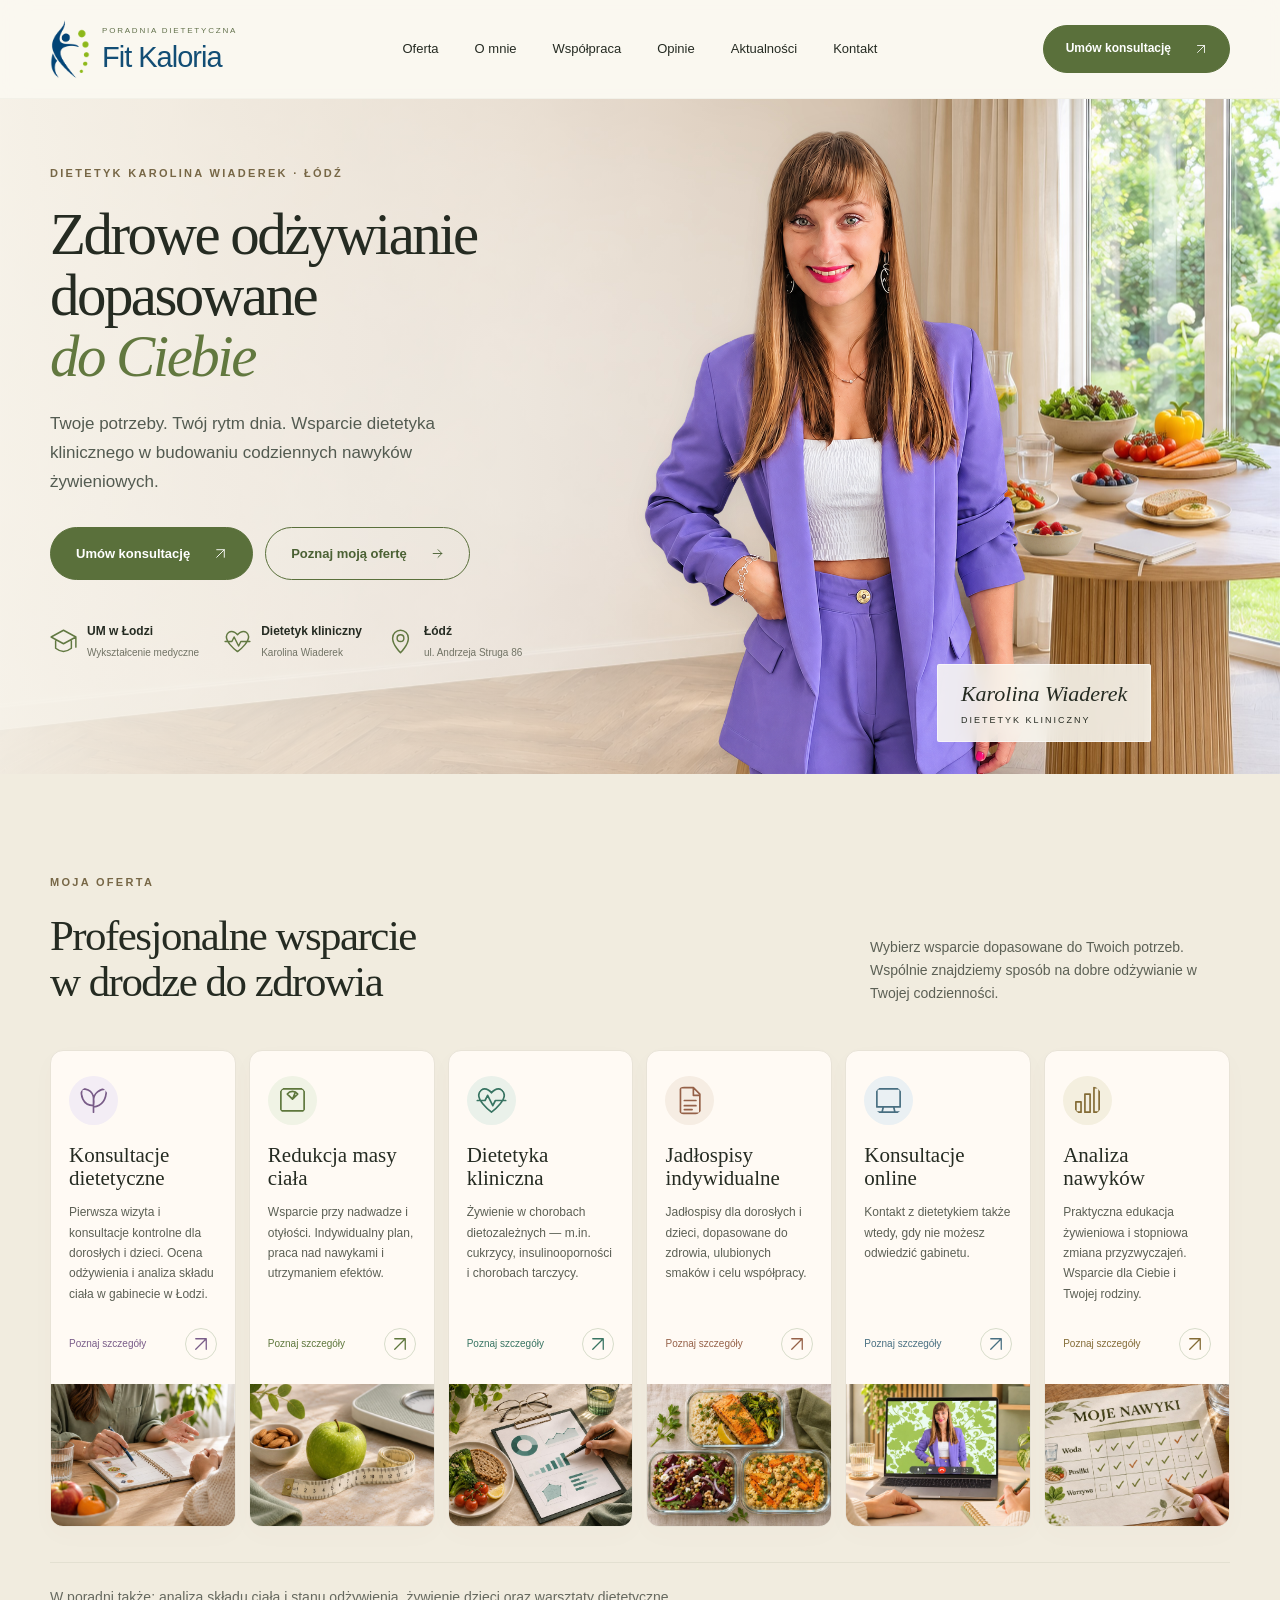
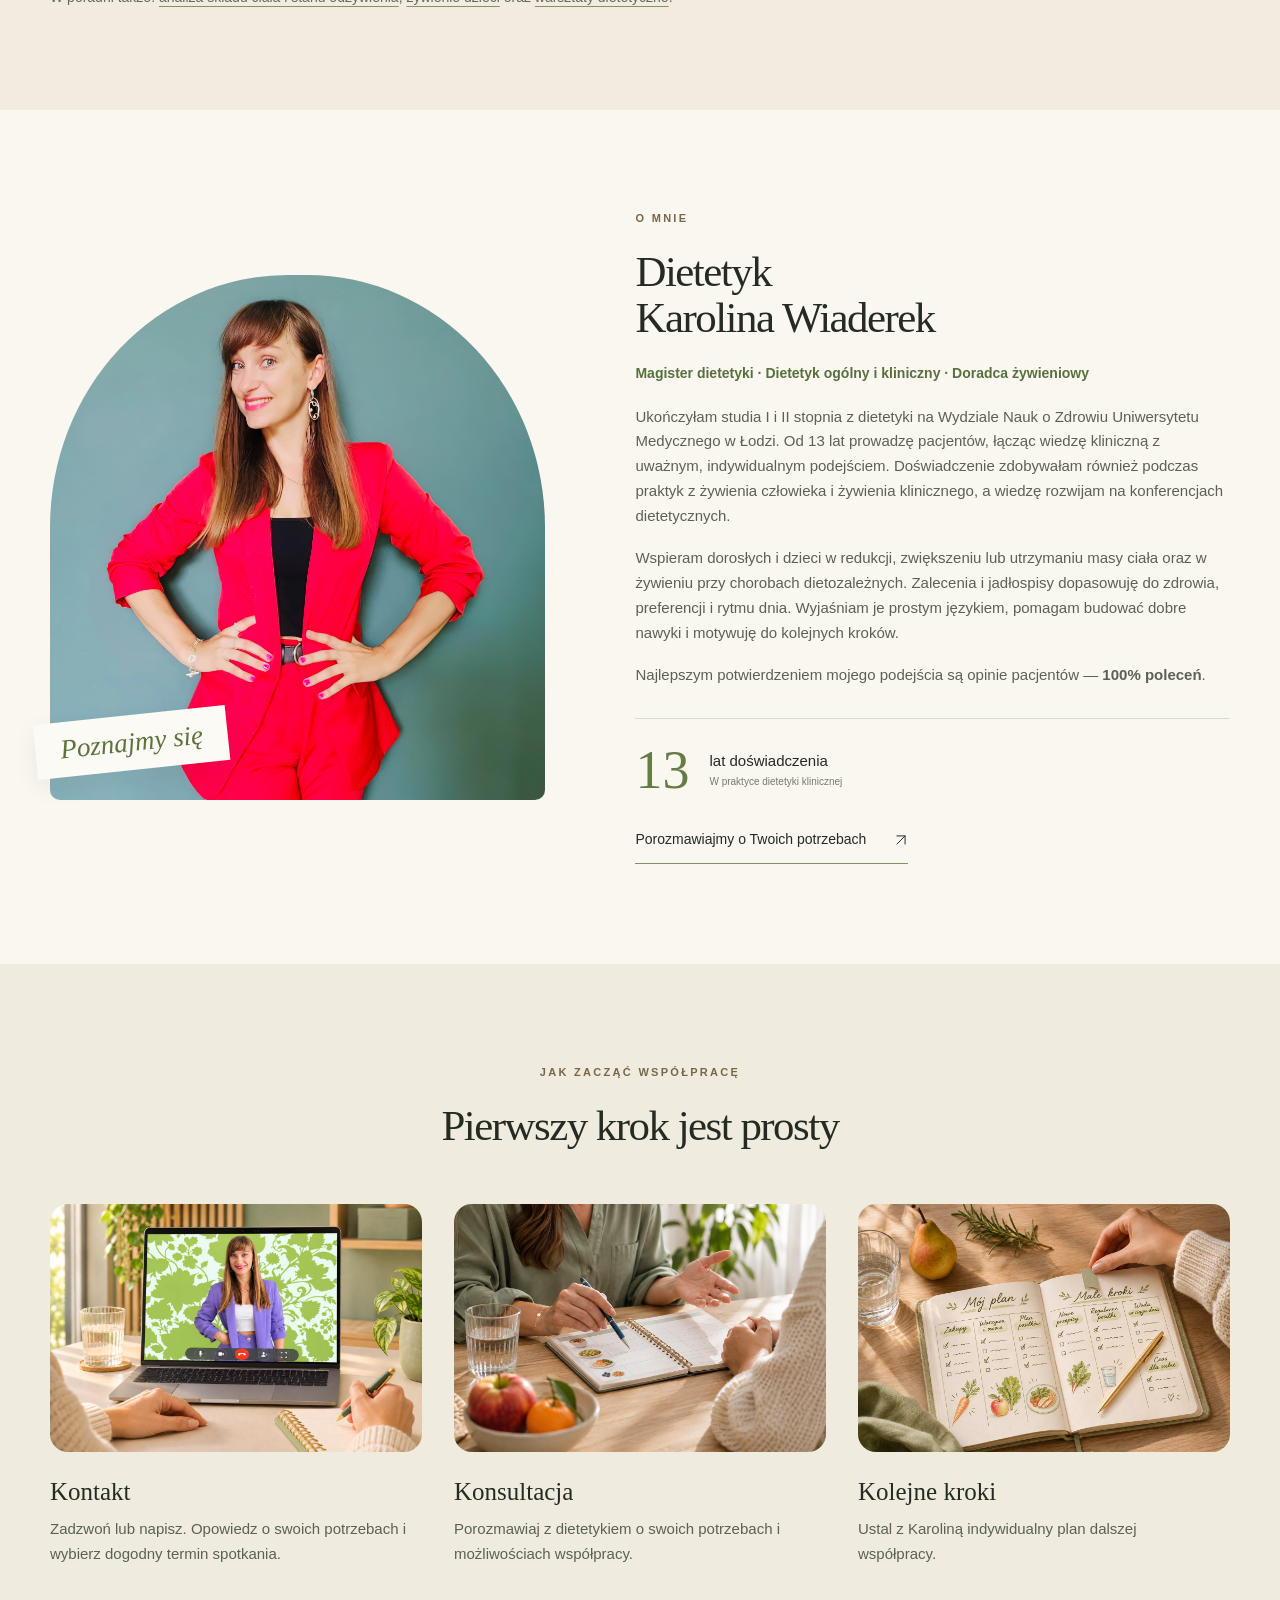
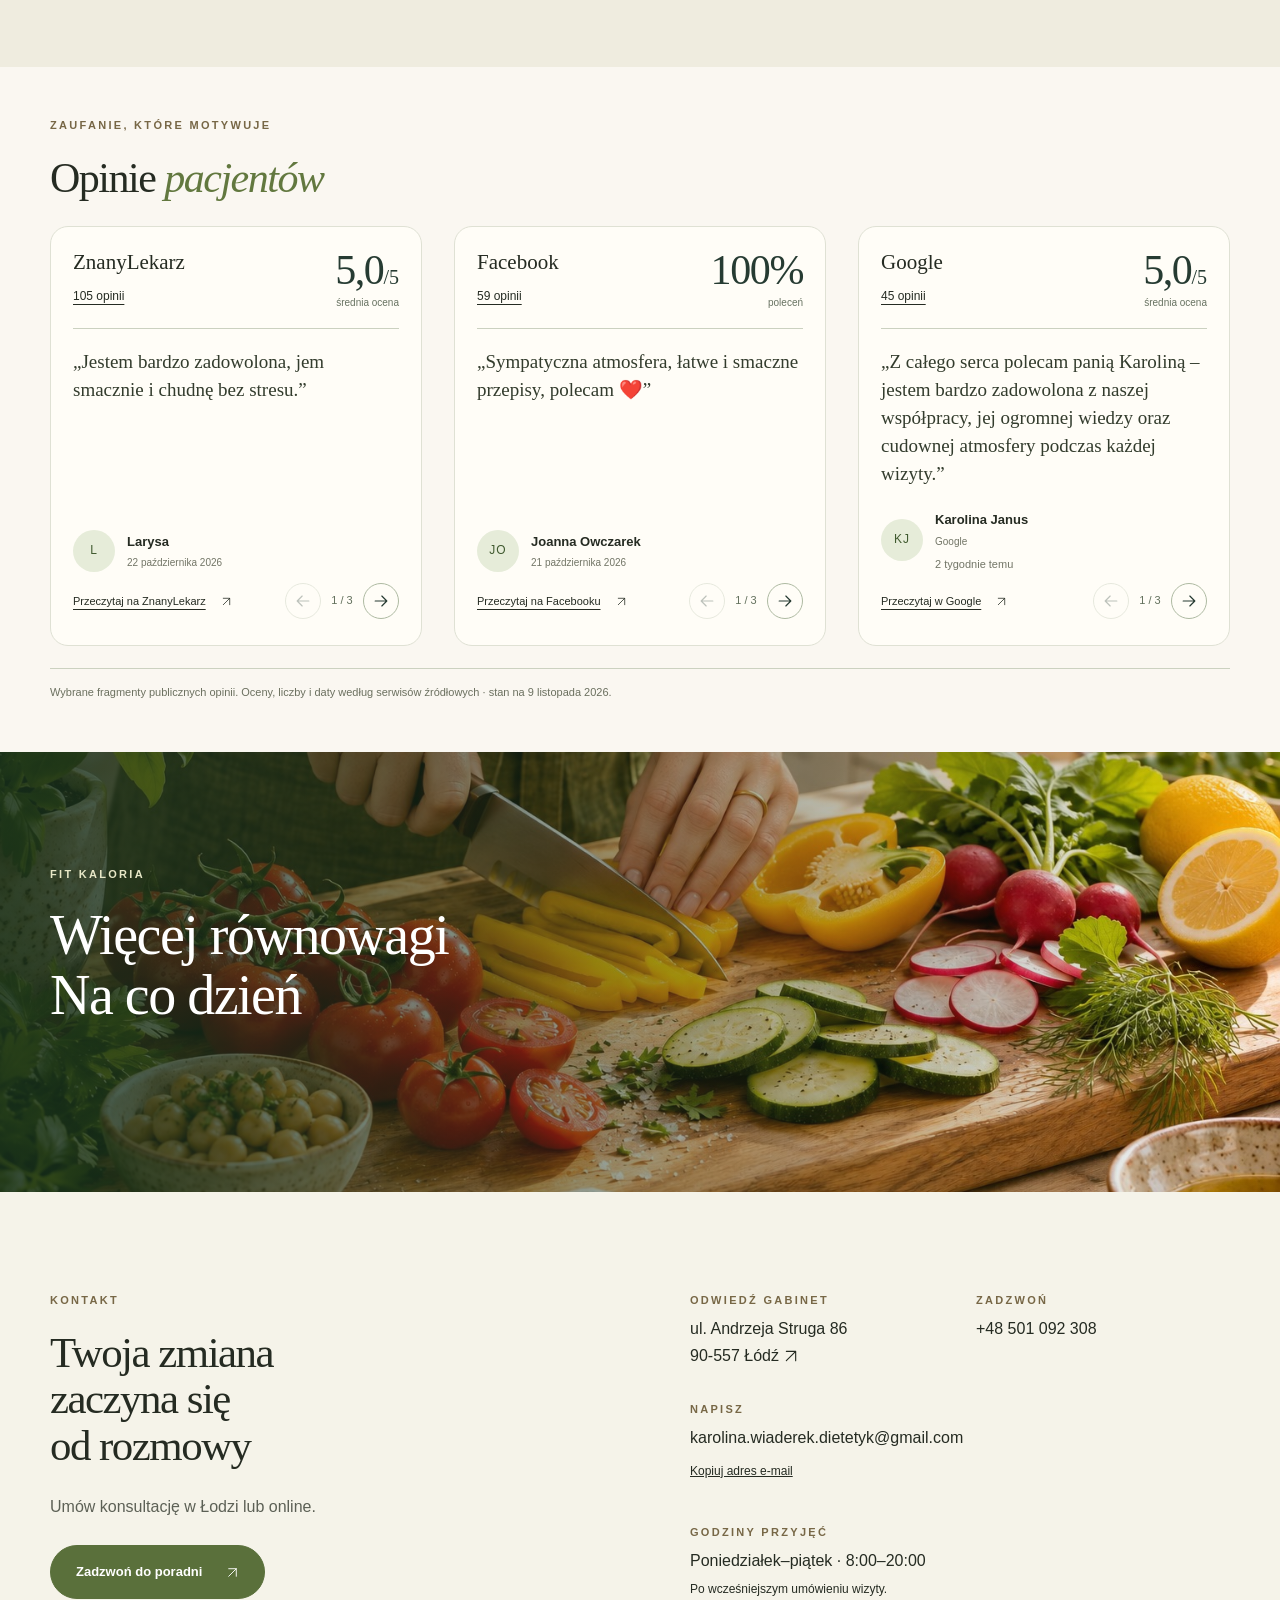
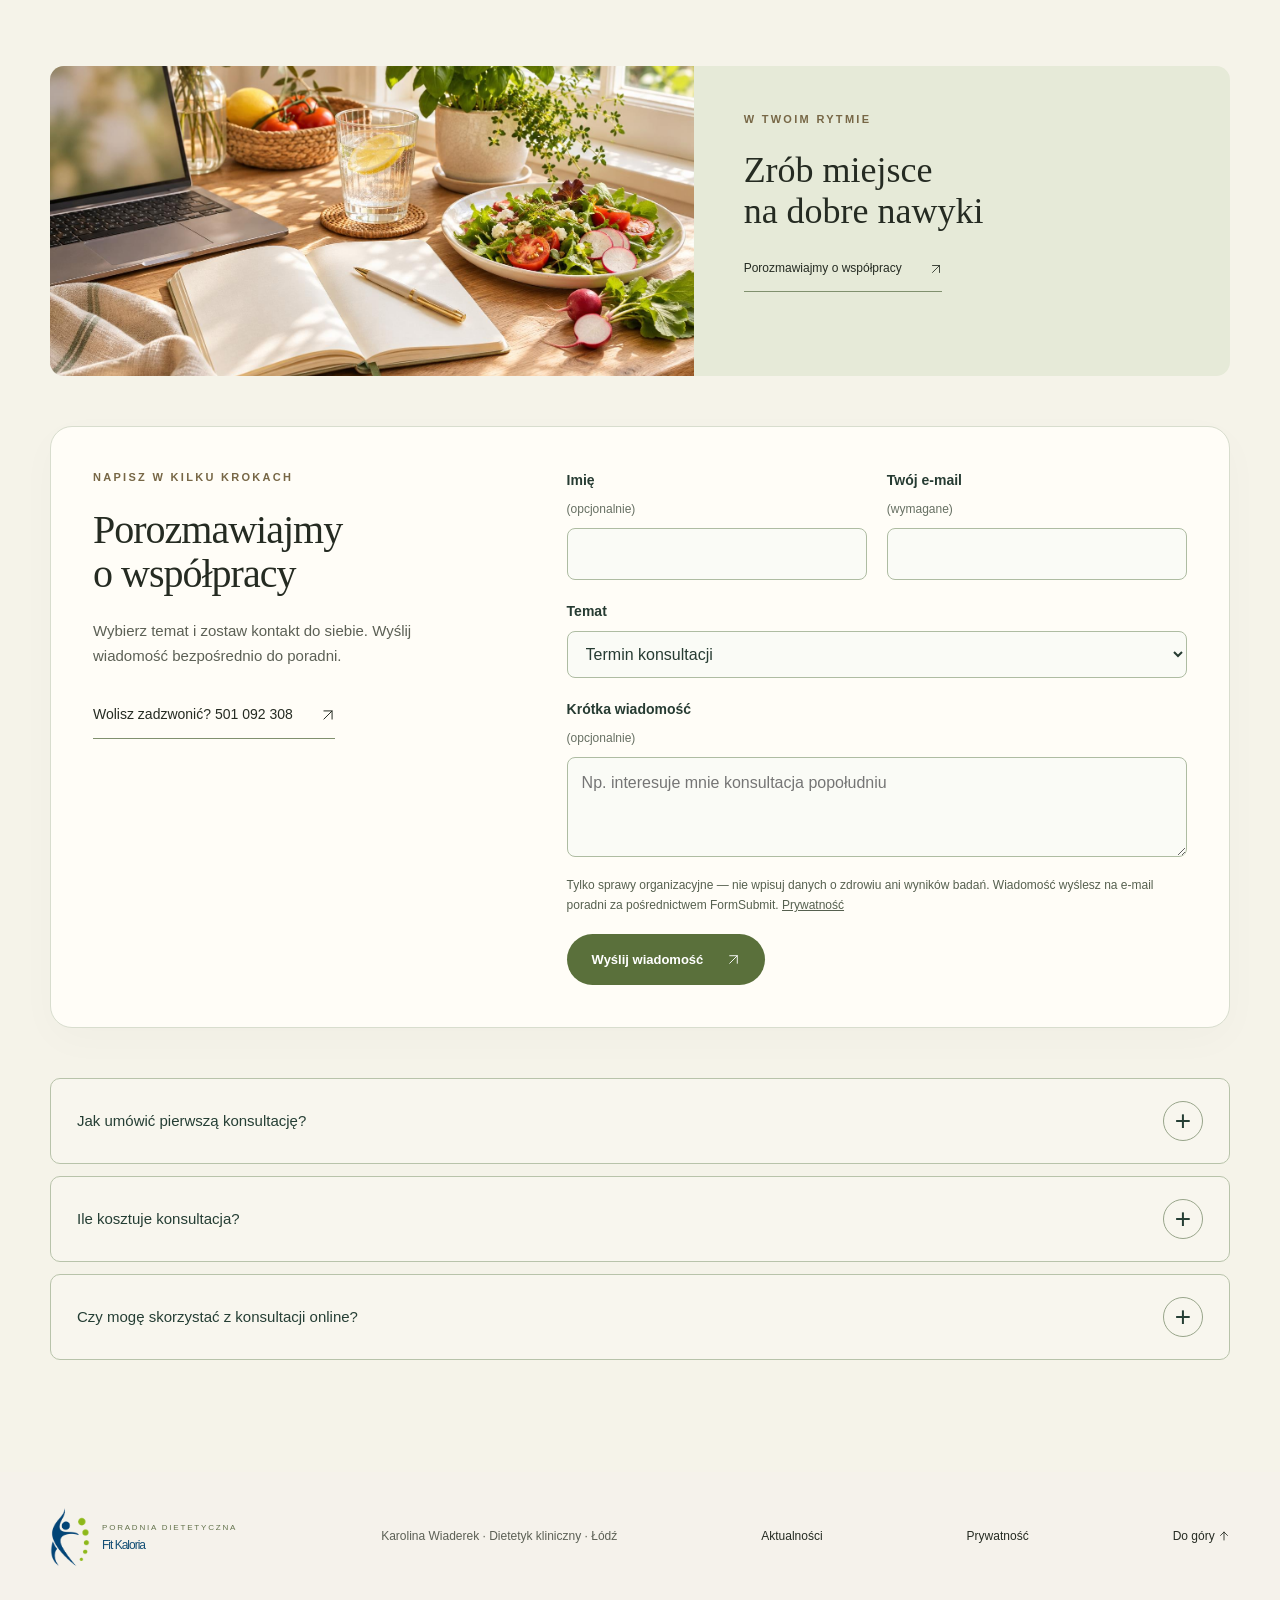
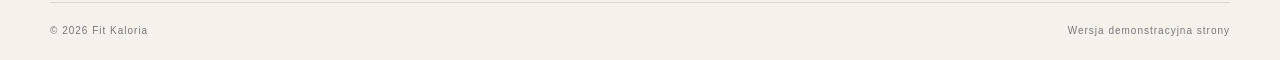
==== commit 0118412e: "Refresh professional profile, service SEO, and compact patient reviews" ====
--- a/index.html
+++ b/index.html
@@ -1 +1 @@
-<!doctype html><html lang="pl"><head><meta charset="utf-8"><meta name="viewport" content="width=device-width,initial-scale=1"><meta name="theme-color" content="#f7f3eb"><title>Fit Kaloria — Karolina Wiaderek | Dietetyk kliniczny Łódź</title><meta name="description" content="Fit Kaloria, Karolina Wiaderek — dietetyk kliniczny w Łodzi. Konsultacje, indywidualne jadłospisy i wsparcie żywieniowe. Struga 86. Tel. 501 092 308."><link rel="canonical" href="https://gipsdrill.github.io/fit-kaloria-natural-premium/"><link rel="icon" href="favicon.ico?v=20" sizes="any"><link rel="icon" type="image/png" sizes="32x32" href="favicon-32.png?v=20"><link rel="icon" type="image/svg+xml" href="favicon.svg?v=20"><link rel="apple-touch-icon" sizes="180x180" href="apple-touch-icon.png?v=20"><link rel="stylesheet" href="style.css?v=34"><script src="app.js?v=24" defer></script><script type="application/ld+json">{"@context":"https://schema.org","@type":"LocalBusiness","name":"Fit Kaloria — Karolina Wiaderek","description":"Poradnia dietetyczna. Dietetyk kliniczny w Łodzi.","url":"https://gipsdrill.github.io/fit-kaloria-natural-premium/","telephone":"+48 501 092 308","email":"karolina.wiaderek.dietetyk@gmail.com","address":{"@type":"PostalAddress","streetAddress":"ul. Andrzeja Struga 86","postalCode":"90-557","addressLocality":"Łódź","addressCountry":"PL"},"openingHours":["Mo-Fr 08:00-20:00"],"image":"https://gipsdrill.github.io/fit-kaloria-natural-premium/karolina-purple.jpg","@id":"https://gipsdrill.github.io/fit-kaloria-natural-premium/#poradnia","hasMap":"https://www.google.com/maps/place/Mgr+dietetyk+Karolina+Wiaderek+Poradnia+%22Fit+Kaloria%22/@51.7617247,19.4341873,17z/data=!3m1!4b1!4m5!3m4!1s0x471a35250b10f0a1:0xd8a62a814ab3b971!8m2!3d51.7617247!4d19.4341873","sameAs":["https://www.google.com/maps/place/Mgr+dietetyk+Karolina+Wiaderek+Poradnia+%22Fit+Kaloria%22/@51.7617247,19.4341873,17z/data=!3m1!4b1!4m5!3m4!1s0x471a35250b10f0a1:0xd8a62a814ab3b971!8m2!3d51.7617247!4d19.4341873","https://www.facebook.com/profile.php?id=100089357919979"],"geo":{"@type":"GeoCoordinates","latitude":51.7617247,"longitude":19.4341873},"areaServed":{"@type":"City","name":"Łódź"},"hasOfferCatalog":{"@type":"OfferCatalog","name":"Oferta Fit Kaloria","itemListElement":[{"@type":"Offer","itemOffered":{"@type":"Service","name":"Konsultacje dietetyczne","url":"https://gipsdrill.github.io/fit-kaloria-natural-premium/konsultacje-dietetyczne.html"}},{"@type":"Offer","itemOffered":{"@type":"Service","name":"Redukcja masy ciała","url":"https://gipsdrill.github.io/fit-kaloria-natural-premium/redukcja-masy-ciala.html"}},{"@type":"Offer","itemOffered":{"@type":"Service","name":"Dietetyka kliniczna","url":"https://gipsdrill.github.io/fit-kaloria-natural-premium/dietetyka-kliniczna.html"}},{"@type":"Offer","itemOffered":{"@type":"Service","name":"Jadłospisy indywidualne","url":"https://gipsdrill.github.io/fit-kaloria-natural-premium/jadlospisy-indywidualne.html"}},{"@type":"Offer","itemOffered":{"@type":"Service","name":"Konsultacje online","url":"https://gipsdrill.github.io/fit-kaloria-natural-premium/konsultacje-online.html"}},{"@type":"Offer","itemOffered":{"@type":"Service","name":"Analiza nawyków","url":"https://gipsdrill.github.io/fit-kaloria-natural-premium/analiza-nawykow.html"}}]}}</script><meta property="og:type" content="website"><meta property="og:locale" content="pl_PL"><meta property="og:site_name" content="Fit Kaloria — Poradnia Dietetyczna"><meta property="og:title" content="Fit Kaloria — Karolina Wiaderek | Dietetyk Łódź"><meta property="og:description" content="Odżywianie dopasowane do Ciebie. Konsultacje dietetyczne, indywidualne jadłospisy i wsparcie w zmianie nawyków. Łódź, ul. Struga 86."><meta property="og:url" content="https://gipsdrill.github.io/fit-kaloria-natural-premium/"><meta property="og:image" content="https://gipsdrill.github.io/fit-kaloria-natural-premium/fit-kaloria-social-v21.jpg"><meta property="og:image:secure_url" content="https://gipsdrill.github.io/fit-kaloria-natural-premium/fit-kaloria-social-v21.jpg"><meta property="og:image:type" content="image/jpeg"><meta property="og:image:width" content="1200"><meta property="og:image:height" content="630"><meta property="og:image:alt" content="Fit Kaloria — poradnia dietetyczna Karoliny Wiaderek. Portret dietetyczki na kremowym tle."><meta name="twitter:card" content="summary_large_image"><meta name="twitter:title" content="Fit Kaloria — Karolina Wiaderek | Dietetyk Łódź"><meta name="twitter:description" content="Odżywianie dopasowane do Ciebie. Konsultacje dietetyczne, indywidualne jadłospisy i wsparcie w zmianie nawyków. Łódź, ul. Struga 86."><meta name="twitter:image" content="https://gipsdrill.github.io/fit-kaloria-natural-premium/fit-kaloria-social-v21.jpg"><meta name="twitter:image:alt" content="Fit Kaloria — poradnia dietetyczna Karoliny Wiaderek. Portret dietetyczki na kremowym tle."><link data-selected-hero rel="stylesheet" href="hero-garden.css?v=40"><link data-selected-hero rel="preload" as="image" href="hero-garden.jpg" imagesrcset="hero-garden.jpg 1x, hero-garden-large.jpg 2x" media="(min-width:701px)"><link data-selected-hero rel="preload" as="image" href="hero-garden-mobile.jpg" media="(max-width:700px)"><script data-selected-hero src="hero-garden.js?v=40" defer></script></head><body class="natural" id="top"><a href="#main" class="skip-link">Przejdź do treści</a><header class="site-header" id="start"><div class="container header-inner"><a class="brand" href="#top" aria-label="Fit Kaloria — początek strony"><img class="brand-mark" src="logo-fit-kaloria.png" alt="" aria-hidden="true" width="213" height="320"><span><small>PORADNIA DIETETYCZNA</small>Fit Kaloria</span></a><nav class="desktop-nav" aria-label="Nawigacja główna"><a href="#oferta">Oferta</a><a href="#o-mnie">O mnie</a><a href="#proces">Współpraca</a><a href="#opinie">Opinie</a><a href="aktualnosci.html">Aktualności</a><a href="#kontakt">Kontakt</a></nav><a class="button header-cta" href="#kontakt">Umów konsultację <span class="link-arrow"><svg class="ui-arrow" viewBox="0 0 24 24" width="24" height="24" aria-hidden="true" focusable="false"><path d="M5 19 19 5M5 5h14v14"/></svg></span></a><button class="menu-toggle" aria-expanded="false" aria-controls="mobile-menu">Menu <span aria-hidden="true">☰</span></button></div><nav id="mobile-menu" class="mobile-menu" aria-label="Nawigacja mobilna" hidden><a href="#oferta">Oferta</a><a href="#o-mnie">O mnie</a><a href="#proces">Współpraca</a><a href="#opinie">Opinie</a><a href="aktualnosci.html">Aktualności</a><a href="#kontakt">Kontakt</a></nav></header><main id="main"><section class="natural-hero natural-hero--ogrod"><img class="hero-dessert" src="hero-dessert-v2.png" alt="" aria-hidden="true" width="600" height="300" hidden><div class="container hero-grid"><div class="hero-copy"><span class="eyebrow">DIETETYK KAROLINA WIADEREK · ŁÓDŹ</span><h1>Zdrowe odżywianie<br>dopasowane<br> <em>do Ciebie</em></h1><p>Twoje potrzeby. Twój rytm dnia. Wsparcie dietetyka klinicznego w budowaniu codziennych nawyków żywieniowych.</p><div class="actions"><a class="button" href="#kontakt">Umów konsultację <span class="link-arrow"><svg class="ui-arrow" viewBox="0 0 24 24" width="24" height="24" aria-hidden="true" focusable="false"><path d="M5 19 19 5M5 5h14v14"/></svg></span></a><a class="button outline" href="#oferta">Poznaj moją ofertę <span class="link-arrow"><svg class="ui-arrow" viewBox="0 0 24 24" width="24" height="24" aria-hidden="true" focusable="false"><path d="M4 12h16m-7-7 7 7-7 7"/></svg></span></a></div><div class="hero-facts"><div><svg class="icon" viewBox="0 0 24 24" aria-hidden="true" fill="none" stroke="currentColor" stroke-width="1.3" stroke-linecap="round" stroke-linejoin="round"><path d="m1 8 11-6 11 6-11 6L1 8Zm4 3v7c5 4 9 4 14 0v-7m4-3v9"/></svg><span><strong>UM w Łodzi</strong><small>Wykształcenie medyczne</small></span></div><div><svg class="icon" viewBox="0 0 24 24" aria-hidden="true" fill="none" stroke="currentColor" stroke-width="1.3" stroke-linecap="round" stroke-linejoin="round"><path d="M20 4c-4-3-8 2-8 2S8 1 4 4C-3 10 12 21 12 21S27 10 20 4ZM1 12h6l2-4 4 8 2-4h8"/></svg><span><strong>Dietetyk kliniczny</strong><small>Karolina Wiaderek</small></span></div><div><svg class="icon" viewBox="0 0 24 24" aria-hidden="true" fill="none" stroke="currentColor" stroke-width="1.3" stroke-linecap="round" stroke-linejoin="round"><path d="M19 9c0 6-7 13-7 13S5 15 5 9a7 7 0 0 1 14 0ZM15 9a3 3 0 1 1-6 0 3 3 0 0 1 6 0"/></svg><span><strong>Łódź</strong><small>ul. Andrzeja Struga 86</small></span></div></div></div><div class="hero-portrait"><div class="organic-shape"></div><img class="cutout" src="karolina-cutout.png" width="1254" height="1254" alt="Karolina Wiaderek w fioletowym garniturze" fetchpriority="high"><span class="handwritten">Małe kroki<br>Twoja zmiana</span><div class="portrait-label">Karolina Wiaderek <small>DIETETYK KLINICZNY</small></div></div></div></section><section id="oferta" class="offer section"><div class="container"><div class="section-heading reveal"><div><span class="eyebrow">MOJA OFERTA</span><h2>Profesjonalne wsparcie<br>w drodze do zdrowia</h2></div><p>Wybierz wsparcie dopasowane do Twoich potrzeb.<br>Wspólnie znajdziemy sposób na dobre odżywianie w Twojej codzienności.</p></div><div class="service-grid"><a class="service-card reveal" href="konsultacje-dietetyczne.html"><svg class="icon" viewBox="0 0 24 24" aria-hidden="true" fill="none" stroke="currentColor" stroke-width="1.3" stroke-linecap="round" stroke-linejoin="round"><path d="M12 21V10M12 16C3 16 2 7 3 3c8 0 10 5 9 13ZM12 12c0-6 5-9 10-9 0 8-3 13-10 14"/></svg><h3>Konsultacje dietetyczne</h3><p>Porozmawiajmy o Twoim odżywianiu, codzienności i potrzebach. W gabinecie w Łodzi.</p><span class="card-link">Poznaj szczegóły <b><svg class="ui-arrow" viewBox="0 0 24 24" width="24" height="24" aria-hidden="true" focusable="false"><path d="M5 19 19 5M5 5h14v14"/></svg></b></span><div class="service-visual service-visual-0"><img src="consultation-premium.jpg" alt="" aria-hidden="true" width="1400" height="933" loading="lazy"></div></a><a class="service-card reveal" href="redukcja-masy-ciala.html"><svg class="icon" viewBox="0 0 24 24" aria-hidden="true" fill="none" stroke="currentColor" stroke-width="1.3" stroke-linecap="round" stroke-linejoin="round"><path d="M5 3h14a2 2 0 0 1 2 2v15H3V5a2 2 0 0 1 2-2ZM8 7a5 5 0 0 1 8 0l-4 4-4-4Zm4 4 2-5"/></svg><h3>Redukcja masy ciała</h3><p>Indywidualne podejście do zmiany nawyków i pracy nad masą ciała.</p><span class="card-link">Poznaj szczegóły <b><svg class="ui-arrow" viewBox="0 0 24 24" width="24" height="24" aria-hidden="true" focusable="false"><path d="M5 19 19 5M5 5h14v14"/></svg></b></span><div class="service-visual service-visual-1"><img src="weight.jpg" alt="" aria-hidden="true" width="1200" height="800" loading="lazy"></div></a><a class="service-card reveal" href="dietetyka-kliniczna.html"><svg class="icon" viewBox="0 0 24 24" aria-hidden="true" fill="none" stroke="currentColor" stroke-width="1.3" stroke-linecap="round" stroke-linejoin="round"><path d="M20 4c-4-3-8 2-8 2S8 1 4 4C-3 10 12 21 12 21S27 10 20 4ZM1 12h6l2-4 4 8 2-4h8"/></svg><h3>Dietetyka kliniczna</h3><p>Wsparcie żywieniowe uwzględniające Twoją sytuację zdrowotną.</p><span class="card-link">Poznaj szczegóły <b><svg class="ui-arrow" viewBox="0 0 24 24" width="24" height="24" aria-hidden="true" focusable="false"><path d="M5 19 19 5M5 5h14v14"/></svg></b></span><div class="service-visual service-visual-2"><img src="clinical-premium.jpg" alt="" aria-hidden="true" width="1400" height="933" loading="lazy"></div></a><a class="service-card reveal" href="jadlospisy-indywidualne.html"><svg class="icon" viewBox="0 0 24 24" aria-hidden="true" fill="none" stroke="currentColor" stroke-width="1.3" stroke-linecap="round" stroke-linejoin="round"><path d="M5 2h10l5 5v15H5V2Zm10 0v6h5M8 12h9M8 16h9M8 19h6"/></svg><h3>Jadłospisy indywidualne</h3><p>Plan odżywiania dopasowany do Twoich preferencji i rytmu dnia.</p><span class="card-link">Poznaj szczegóły <b><svg class="ui-arrow" viewBox="0 0 24 24" width="24" height="24" aria-hidden="true" focusable="false"><path d="M5 19 19 5M5 5h14v14"/></svg></b></span><div class="service-visual service-visual-3"><img src="mealplan.jpg" alt="" aria-hidden="true" width="1200" height="800" loading="lazy"></div></a><a class="service-card reveal" href="konsultacje-online.html"><svg class="icon" viewBox="0 0 24 24" aria-hidden="true" fill="none" stroke="currentColor" stroke-width="1.3" stroke-linecap="round" stroke-linejoin="round"><path d="M3 3h18v14H3V3ZM1 21h22M8 17l-1 4m9-4 1 4"/></svg><h3>Konsultacje online</h3><p>Kontakt z dietetykiem także wtedy, gdy nie możesz odwiedzić gabinetu.</p><span class="card-link">Poznaj szczegóły <b><svg class="ui-arrow" viewBox="0 0 24 24" width="24" height="24" aria-hidden="true" focusable="false"><path d="M5 19 19 5M5 5h14v14"/></svg></b></span><div class="service-visual service-visual-4"><img src="online-purple.jpg" alt="" aria-hidden="true" width="1200" height="800" loading="lazy"></div></a><a class="service-card reveal" href="analiza-nawykow.html"><svg class="icon" viewBox="0 0 24 24" aria-hidden="true" fill="none" stroke="currentColor" stroke-width="1.3" stroke-linecap="round" stroke-linejoin="round"><path d="M3 21V13h4v8Zm7 0V7h4v14Zm7 0V2h4v19Z"/></svg><h3>Analiza nawyków</h3><p>Przyjrzyjmy się codziennym wyborom i możliwościom zmiany.</p><span class="card-link">Poznaj szczegóły <b><svg class="ui-arrow" viewBox="0 0 24 24" width="24" height="24" aria-hidden="true" focusable="false"><path d="M5 19 19 5M5 5h14v14"/></svg></b></span><div class="service-visual service-visual-5"><img src="habits-tracker.jpg" alt="" aria-hidden="true" width="1200" height="800" loading="lazy"></div></a></div></div></section><section id="o-mnie" class="about section"><div class="container about-grid"><div class="about-photo reveal"><img src="karolina-red.jpg" width="2048" height="2048" loading="lazy" alt="Karolina Wiaderek w czerwonej marynarce"><span class="photo-note">Poznajmy się</span></div><div class="about-copy reveal"><span class="eyebrow">O MNIE</span><h2>Dietetyk<br>Karolina Wiaderek</h2><p class="olive">Dietetyk kliniczny · Absolwentka Uniwersytetu Medycznego w Łodzi</p><p>W Fit Kaloria łączę wiedzę z zakresu dietetyki klinicznej z 12-letnim doświadczeniem w pracy z pacjentami. Punktem wyjścia jest dla mnie uważna rozmowa o Twoim zdrowiu, dotychczasowym sposobie odżywiania i codziennych potrzebach.</p><p>Na tej podstawie wspólnie ustalamy cele i plan współpracy dopasowany do Twoich preferencji oraz rytmu dnia. Konsultacje, indywidualne zalecenia i jadłospisy pomagają przełożyć wiedzę o żywieniu na praktyczne rozwiązania. Wspieram Cię w stopniowym budowaniu nawyków, które znajdą miejsce w Twojej codzienności.</p><p>Najlepszym potwierdzeniem mojego podejścia są opinie pacjentów — <a href="#opinie"><strong>100% poleceń</strong></a>.</p><div class="experience"><strong>12</strong><div>lat doświadczenia<small>W praktyce dietetyki klinicznej</small></div></div><a class="text-link" href="#kontakt">Porozmawiajmy o Twoich potrzebach <span class="link-arrow"><svg class="ui-arrow" viewBox="0 0 24 24" width="24" height="24" aria-hidden="true" focusable="false"><path d="M5 19 19 5M5 5h14v14"/></svg></span></a></div></div></section><section id="proces" class="process section"><div class="container"><div class="center reveal"><span class="eyebrow">JAK ZACZĄĆ WSPÓŁPRACĘ</span><h2>Pierwszy krok jest prosty</h2></div><div class="process-grid"><article class="reveal"><div class="process-photo"><img src="online-purple.jpg" width="1400" height="933" loading="lazy" decoding="async" alt="Kontakt z Karoliną Wiaderek przez internet — fotografia ilustracyjna"></div><h3>Kontakt</h3><p>Zadzwoń lub napisz. Zapytaj o zakres oferty, koszt i dostępny termin.</p></article><article class="reveal"><div class="process-photo"><img src="consultation-premium.jpg" width="1400" height="933" loading="lazy" decoding="async" alt="Rozmowa o codziennym odżywianiu przy wspólnym stole — fotografia ilustracyjna"></div><h3>Konsultacja</h3><p>Porozmawiaj z dietetykiem o swoich potrzebach i możliwościach współpracy.</p></article><article class="reveal"><div class="process-photo"><img src="process-direction-filled.jpg" width="1400" height="933" loading="lazy" decoding="async" alt="Wypełniony planer posiłków i małych codziennych zmian"></div><h3>Kolejne kroki</h3><p>Ustal z Karoliną indywidualny plan dalszej współpracy.</p></article></div></div></section><section id="opinie" class="opinions section" aria-labelledby="opinions-title"><div class="container"><div class="reviews-heading reveal"><div><span class="eyebrow">OPINIE PACJENTÓW</span><h2 id="opinions-title">Zaufanie, które<br><em>motywuje</em></h2></div><div class="reviews-rating"><a href="https://www.facebook.com/profile.php?id=100089357919979&amp;sk=reviews" target="_blank" rel="noopener noreferrer" aria-label="100 procent poleca, 59 opinii — zobacz rekomendacje na Facebooku"><strong>100%</strong><span>poleca na Facebooku</span><span class="reviews-count">59 opinii <span class="link-arrow" aria-hidden="true"><svg class="ui-arrow" viewBox="0 0 24 24" width="24" height="24" aria-hidden="true" focusable="false"><path d="M5 19 19 5M5 5h14v14"/></svg></span></span></a><small>Stan na 9 listopada 2026</small></div></div><div class="reviews-grid"><figure class="review-card reveal"><div class="review-recommends"><span aria-hidden="true">✓</span> Poleca Fit Kaloria</div><blockquote cite="https://www.facebook.com/joanna.owczarek.14/posts/pfbid02WuuSQ4c2e4C1T7g9t3X2cMjEcWPpSVGaVyHeqSx7U6V78qfizSyQPWGCchpttrAsl"><p>„Sympatyczna atmosfera, łatwe i smaczne przepisy, polecam ❤️”</p></blockquote><figcaption><span class="review-initials" aria-hidden="true">JO</span><div><span class="review-name">Joanna Owczarek</span><time datetime="2026-10-21">21 października 2026</time></div></figcaption><a class="review-source" href="https://www.facebook.com/joanna.owczarek.14/posts/pfbid02WuuSQ4c2e4C1T7g9t3X2cMjEcWPpSVGaVyHeqSx7U6V78qfizSyQPWGCchpttrAsl" target="_blank" rel="noopener noreferrer" aria-label="Przeczytaj pełną opinię Joanna Owczarek na Facebooku">Przeczytaj na Facebooku <span class="link-arrow" aria-hidden="true"><svg class="ui-arrow" viewBox="0 0 24 24" width="24" height="24" aria-hidden="true" focusable="false"><path d="M5 19 19 5M5 5h14v14"/></svg></span></a></figure><figure class="review-card reveal"><div class="review-recommends"><span aria-hidden="true">✓</span> Poleca Fit Kaloria</div><blockquote cite="https://www.facebook.com/ola.boruszewska.9/posts/pfbid02fcZiLbEadskgMvyeNUvij6CbBAMWwHtJXq2Giww8P4EMPZJq7A9AGcSLjbbgANdMl"><p>„Polecam z całego serca Panią Dietetyk. Profesjonalne podejście do pacjenta, pełen profesjonalizm i przede wszystkim troska 😍”</p></blockquote><figcaption><span class="review-initials" aria-hidden="true">OJ</span><div><span class="review-name">Ola Jabłońska</span><time datetime="2026-10-03">3 października 2026</time></div></figcaption><a class="review-source" href="https://www.facebook.com/ola.boruszewska.9/posts/pfbid02fcZiLbEadskgMvyeNUvij6CbBAMWwHtJXq2Giww8P4EMPZJq7A9AGcSLjbbgANdMl" target="_blank" rel="noopener noreferrer" aria-label="Przeczytaj pełną opinię Ola Jabłońska na Facebooku">Przeczytaj na Facebooku <span class="link-arrow" aria-hidden="true"><svg class="ui-arrow" viewBox="0 0 24 24" width="24" height="24" aria-hidden="true" focusable="false"><path d="M5 19 19 5M5 5h14v14"/></svg></span></a></figure><figure class="review-card reveal"><div class="review-recommends"><span aria-hidden="true">✓</span> Poleca Fit Kaloria</div><blockquote cite="https://www.facebook.com/permalink.php?story_fbid=pfbid027wYNBWqaXnH6uTH15udUowrWkuy9GqmeiU2VArmY7yCeMm7dGDjGRLqKdkiLvN6Pl&amp;id=100013738157498"><p>„Bardzo polecam Panią Karolinę. Posiłki są naprawdę smaczne, a Pani Karolina jest bardzo miłą i cierpliwą osobą. Jestem bardzo zadowolona ze współpracy.”</p></blockquote><figcaption><span class="review-initials" aria-hidden="true">MS</span><div><span class="review-name">Marta Stępień</span><time datetime="2026-08-09">9 sierpnia 2026</time></div></figcaption><a class="review-source" href="https://www.facebook.com/permalink.php?story_fbid=pfbid027wYNBWqaXnH6uTH15udUowrWkuy9GqmeiU2VArmY7yCeMm7dGDjGRLqKdkiLvN6Pl&amp;id=100013738157498" target="_blank" rel="noopener noreferrer" aria-label="Przeczytaj pełną opinię Marta Stępień na Facebooku">Przeczytaj na Facebooku <span class="link-arrow" aria-hidden="true"><svg class="ui-arrow" viewBox="0 0 24 24" width="24" height="24" aria-hidden="true" focusable="false"><path d="M5 19 19 5M5 5h14v14"/></svg></span></a></figure></div><div class="reviews-footnote"><p>Wybrane fragmenty publicznych rekomendacji z Facebooka</p><a class="text-link" href="https://www.facebook.com/profile.php?id=100089357919979&amp;sk=reviews" target="_blank" rel="noopener noreferrer">Zobacz wszystkie opinie <span class="link-arrow" aria-hidden="true"><svg class="ui-arrow" viewBox="0 0 24 24" width="24" height="24" aria-hidden="true" focusable="false"><path d="M5 19 19 5M5 5h14v14"/></svg></span></a></div><div class="google-reviews"><div class="reviews-heading google-reviews-heading reveal"><div><span class="eyebrow">RÓWNIEŻ W GOOGLE</span><h2 id="google-opinions-title">Doświadczenia<br><em>pacjentów</em></h2></div><div class="reviews-rating google-reviews-rating"><a href="https://www.google.com/maps/place/Mgr+dietetyk+Karolina+Wiaderek+Poradnia+%22Fit+Kaloria%22/@51.7617247,19.4341873,17z/data=!3m1!4b1!4m5!3m4!1s0x471a35250b10f0a1:0xd8a62a814ab3b971!8m2!3d51.7617247!4d19.4341873" target="_blank" rel="noopener noreferrer" aria-label="Ocena 5,0 na 5, 45 opinii — zobacz opinie w Google"><strong>5,0<span class="rating-denominator">/5</span></strong><span>ocena w Google</span><span class="reviews-count">45 opinii <span class="link-arrow" aria-hidden="true"><svg class="ui-arrow" viewBox="0 0 24 24" width="24" height="24" aria-hidden="true" focusable="false"><path d="M5 19 19 5M5 5h14v14"/></svg></span></span></a><small>Stan na 9 listopada 2026</small></div></div><div class="reviews-grid google-reviews-grid"><figure class="review-card google-review-card reveal"><div class="review-recommends"><span class="google-stars" aria-label="Ocena 5 na 5">★★★★★</span><span class="google-label">Opinia w Google</span></div><blockquote cite="https://www.google.com/maps/contrib/102155759133729862089/reviews?hl=pl"><p>„Z całego serca polecam panią Karoliną – jestem bardzo zadowolona z naszej współpracy, jej ogromnej wiedzy oraz cudownej atmosfery podczas każdej wizyty.”</p></blockquote><figcaption><span class="review-initials" aria-hidden="true">KJ</span><div><span class="review-name">Karolina Janus</span><span class="google-source-label">Google</span><span class="google-review-date" title="Data wyświetlana przez Google 9 listopada 2026">2 tygodnie temu</span></div></figcaption><a class="review-source" href="https://www.google.com/maps/contrib/102155759133729862089/reviews?hl=pl" target="_blank" rel="noopener noreferrer" aria-label="Przeczytaj opinię Karolina Janus w Google">Przeczytaj w Google <span class="link-arrow" aria-hidden="true"><svg class="ui-arrow" viewBox="0 0 24 24" width="24" height="24" aria-hidden="true" focusable="false"><path d="M5 19 19 5M5 5h14v14"/></svg></span></a></figure><figure class="review-card google-review-card reveal"><div class="review-recommends"><span class="google-stars" aria-label="Ocena 5 na 5">★★★★★</span><span class="google-label">Opinia w Google</span></div><blockquote cite="https://www.google.com/maps/contrib/100512553528512157415/reviews?hl=pl"><p>„Podchodzi indywidualnie do pacjenta z dozą wyrozumiałości, ale i wymaga dyscypliny w procesie co bardzo motywuje do działania.”</p></blockquote><figcaption><span class="review-initials" aria-hidden="true">JK</span><div><span class="review-name">Julia Kaźmierczak</span><span class="google-source-label">Google</span><span class="google-review-date" title="Data wyświetlana przez Google 9 listopada 2026">3 miesiące temu</span></div></figcaption><a class="review-source" href="https://www.google.com/maps/contrib/100512553528512157415/reviews?hl=pl" target="_blank" rel="noopener noreferrer" aria-label="Przeczytaj opinię Julia Kaźmierczak w Google">Przeczytaj w Google <span class="link-arrow" aria-hidden="true"><svg class="ui-arrow" viewBox="0 0 24 24" width="24" height="24" aria-hidden="true" focusable="false"><path d="M5 19 19 5M5 5h14v14"/></svg></span></a></figure><figure class="review-card google-review-card reveal"><div class="review-recommends"><span class="google-stars" aria-label="Ocena 5 na 5">★★★★★</span><span class="google-label">Opinia w Google</span></div><blockquote cite="https://www.google.com/maps/contrib/114788322170059263112/reviews?hl=pl"><p>„Pani Karolina to bardzo sympatyczna osoba, z ogromną wiedzą, przekazująca ją w sposób zrozumiały i przystępny, aby wyniki całego procesu były trwałe.”</p></blockquote><figcaption><span class="review-initials" aria-hidden="true">M</span><div><span class="review-name">Magda</span><span class="google-source-label">Google</span><span class="google-review-date" title="Data wyświetlana przez Google 9 listopada 2026">5 miesięcy temu</span></div></figcaption><a class="review-source" href="https://www.google.com/maps/contrib/114788322170059263112/reviews?hl=pl" target="_blank" rel="noopener noreferrer" aria-label="Przeczytaj opinię Magda w Google">Przeczytaj w Google <span class="link-arrow" aria-hidden="true"><svg class="ui-arrow" viewBox="0 0 24 24" width="24" height="24" aria-hidden="true" focusable="false"><path d="M5 19 19 5M5 5h14v14"/></svg></span></a></figure></div><div class="reviews-footnote"><p>Fragmenty publicznych opinii z Google · Daty i oceny według Google, stan na 9 listopada 2026</p><a class="text-link" href="https://www.google.com/maps/place/Mgr+dietetyk+Karolina+Wiaderek+Poradnia+%22Fit+Kaloria%22/@51.7617247,19.4341873,17z/data=!3m1!4b1!4m5!3m4!1s0x471a35250b10f0a1:0xd8a62a814ab3b971!8m2!3d51.7617247!4d19.4341873" target="_blank" rel="noopener noreferrer">Zobacz wszystkie opinie w Google <span class="link-arrow" aria-hidden="true"><svg class="ui-arrow" viewBox="0 0 24 24" width="24" height="24" aria-hidden="true" focusable="false"><path d="M5 19 19 5M5 5h14v14"/></svg></span></a></div></div></div></section><section class="food-banner" aria-label="Inspiracja żywieniowa"><img src="preparation-young.jpg" width="1536" height="1024" loading="lazy" alt="Przygotowywanie świeżych, kolorowych warzyw na drewnianej desce"><div><span class="eyebrow">FIT KALORIA</span><h2>Więcej równowagi<br>Na co dzień</h2></div></section><section id="kontakt" class="contact section"><div class="container"><div class="contact-grid"><div class="reveal"><span class="eyebrow">KONTAKT</span><h2>Twoja zmiana<br>zaczyna się<br>od rozmowy</h2><p>Umów konsultację w Łodzi lub online.</p><a class="button" href="tel:+48501092308">Zadzwoń do poradni <span class="link-arrow"><svg class="ui-arrow" viewBox="0 0 24 24" width="24" height="24" aria-hidden="true" focusable="false"><path d="M5 19 19 5M5 5h14v14"/></svg></span></a></div><div class="contact-details"><div><span class="eyebrow">ODWIEDŹ GABINET</span><a href="https://www.google.com/maps/place/Mgr+dietetyk+Karolina+Wiaderek+Poradnia+%22Fit+Kaloria%22/@51.7617247,19.4341873,17z/data=!3m1!4b1!4m5!3m4!1s0x471a35250b10f0a1:0xd8a62a814ab3b971!8m2!3d51.7617247!4d19.4341873" target="_blank" rel="noopener">ul. Andrzeja Struga 86<br>90-557 Łódź <span class="link-arrow" aria-hidden="true"><svg class="ui-arrow" viewBox="0 0 24 24" width="24" height="24" aria-hidden="true" focusable="false"><path d="M5 19 19 5M5 5h14v14"/></svg></span></a></div><div><span class="eyebrow">ZADZWOŃ</span><a href="tel:+48501092308">+48 501 092 308</a></div><div><span class="eyebrow">NAPISZ</span><a class="email" href="mailto:karolina.wiaderek.dietetyk@gmail.com">karolina.wiaderek.dietetyk@gmail.com</a><button class="copy-email" type="button">Kopiuj adres e-mail</button><span class="copy-status" role="status"></span></div><div><span class="eyebrow">GODZINY PRZYJĘĆ</span><p>Poniedziałek–piątek · 8:00–20:00<br><small>Po wcześniejszym umówieniu wizyty.</small></p></div></div></div><div class="contact-story reveal"><img src="desk.jpg" width="1536" height="1024" loading="lazy" alt="Kolorowa sałatka, woda z cytryną i notatnik na jasnym stole"><div><span class="eyebrow">W TWOIM RYTMIE</span><h3>Zrób miejsce<br>na dobre nawyki</h3><a class="text-link" href="#kontakt">Porozmawiajmy o współpracy <span class="link-arrow" aria-hidden="true"><svg class="ui-arrow" viewBox="0 0 24 24" width="24" height="24" aria-hidden="true" focusable="false"><path d="M5 19 19 5M5 5h14v14"/></svg></span></a></div></div><div class="quick-contact" id="formularz"><div class="quick-contact-intro"><span class="eyebrow">NAPISZ W KILKU KROKACH</span><h3>Porozmawiajmy<br>o współpracy</h3><p>Wybierz temat i zostaw kontakt do siebie. Wyślij wiadomość bezpośrednio do poradni.</p><a href="tel:+48501092308" class="text-link">Wolisz zadzwonić? 501 092 308 <span class="link-arrow" aria-hidden="true"><svg class="ui-arrow" viewBox="0 0 24 24" width="24" height="24" aria-hidden="true" focusable="false"><path d="M5 19 19 5M5 5h14v14"/></svg></span></a></div><form class="contact-form" action="https://formsubmit.co/karolina.wiaderek.dietetyk@gmail.com" method="POST" accept-charset="UTF-8" aria-label="Szybki kontakt" aria-describedby="form-note"><input type="hidden" name="_subject" value="Fit Kaloria — wiadomość z formularza kontaktowego"><input type="hidden" name="_template" value="table"><input type="hidden" name="_next" value="https://gipsdrill.github.io/fit-kaloria-natural-premium/dziekujemy.html"><div class="contact-honeypot" aria-hidden="true"><label>Pozostaw to pole puste<input type="text" name="_honey" tabindex="-1" autocomplete="off"></label></div><fieldset class="form-fields"><legend class="visually-hidden">Dane kontaktowe i temat rozmowy</legend><label>Imię <span>(opcjonalnie)</span><input name="name" autocomplete="given-name" maxlength="60"></label><label>Twój e-mail <span>(wymagane)</span><input name="email" type="email" autocomplete="email" required maxlength="150"></label><label class="field-wide">Temat<select name="topic"><option selected>Termin konsultacji</option><option>Oferta i cennik</option><option>Konsultacje dietetyczne</option><option>Redukcja masy ciała</option><option>Dietetyka kliniczna</option><option>Jadłospisy indywidualne</option><option>Konsultacje online</option><option>Analiza nawyków</option></select></label><label class="field-wide">Krótka wiadomość <span>(opcjonalnie)</span><textarea name="message" rows="3" maxlength="600" placeholder="Np. interesuje mnie konsultacja popołudniu"></textarea></label></fieldset><p id="form-note" class="form-note">Tylko sprawy organizacyjne — nie wpisuj danych o zdrowiu ani wyników badań. Wiadomość wyślesz na e-mail poradni za pośrednictwem FormSubmit. <a href="prywatnosc.html">Prywatność</a></p><button class="button form-submit" type="submit">Wyślij wiadomość <span class="link-arrow" aria-hidden="true"><svg class="ui-arrow" viewBox="0 0 24 24" width="24" height="24" aria-hidden="true" focusable="false"><path d="M5 19 19 5M5 5h14v14"/></svg></span></button></form></div><div class="faq"><details name="fit-kaloria-faq"><summary>Jak umówić pierwszą konsultację?</summary><p>Zadzwoń pod numer <a href="tel:+48501092308">+48 501 092 308</a> lub napisz e-mail. Termin zostanie ustalony bezpośrednio z poradnią.</p></details><details name="fit-kaloria-faq"><summary>Ile kosztuje konsultacja?</summary><p>O aktualny cennik i zakres współpracy zapytaj <a href="mailto:karolina.wiaderek.dietetyk@gmail.com?subject=Pro%C5%9Bba%20o%20cennik">przez e-mail</a> lub telefonicznie.</p></details><details name="fit-kaloria-faq"><summary>Czy mogę skorzystać z konsultacji online?</summary><p>Tak. Skontaktuj się z poradnią, aby ustalić termin oraz sposób połączenia.</p></details></div></div></section></main><footer><div class="container footer-inner"><a class="brand" href="#top" aria-label="Fit Kaloria — początek strony"><img class="brand-mark" src="logo-fit-kaloria.png" alt="" aria-hidden="true" width="213" height="320"><span><small>PORADNIA DIETETYCZNA</small>Fit Kaloria</span></a><p>Karolina Wiaderek · Dietetyk kliniczny · Łódź</p><a href="aktualnosci.html">Aktualności</a><a href="prywatnosc.html">Prywatność</a><a href="#top">Do góry <svg class="ui-arrow" viewBox="0 0 24 24" width="24" height="24" aria-hidden="true" focusable="false"><path d="M12 20V4m-7 7 7-7 7 7"/></svg></a></div><div class="container footer-bottom"><span>© 2026 Fit Kaloria</span><span>Wersja demonstracyjna strony</span></div></footer></body></html>+<!doctype html><html lang="pl"><head><meta charset="utf-8"><meta name="viewport" content="width=device-width,initial-scale=1"><meta name="theme-color" content="#f7f3eb"><title>Fit Kaloria — Karolina Wiaderek | Dietetyk kliniczny Łódź</title><meta name="description" content="Dietetyk kliniczny w Łodzi — Karolina Wiaderek, 13 lat doświadczenia. Konsultacje dla dorosłych i dzieci, jadłospisy i opieka online. Poznaj Fit Kaloria."><link rel="canonical" href="https://gipsdrill.github.io/fit-kaloria-natural-premium/"><link rel="icon" href="favicon.ico?v=20" sizes="any"><link rel="icon" type="image/png" sizes="32x32" href="favicon-32.png?v=20"><link rel="icon" type="image/svg+xml" href="favicon.svg?v=20"><link rel="apple-touch-icon" sizes="180x180" href="apple-touch-icon.png?v=20"><link rel="stylesheet" href="style.css?v=50"><script src="app.js?v=24" defer></script><script type="application/ld+json">{"@context":"https://schema.org","@type":"LocalBusiness","name":"Fit Kaloria — Karolina Wiaderek","description":"Poradnia dietetyczna w Łodzi. Karolina Wiaderek, magister dietetyki, dietetyk ogólny i kliniczny. Konsultacje dla dorosłych i dzieci, jadłospisy i edukacja żywieniowa.","url":"https://gipsdrill.github.io/fit-kaloria-natural-premium/","telephone":"+48 501 092 308","email":"karolina.wiaderek.dietetyk@gmail.com","address":{"@type":"PostalAddress","streetAddress":"ul. Andrzeja Struga 86","postalCode":"90-557","addressLocality":"Łódź","addressCountry":"PL"},"openingHours":["Mo-Fr 08:00-20:00"],"image":"https://gipsdrill.github.io/fit-kaloria-natural-premium/karolina-purple.jpg","@id":"https://gipsdrill.github.io/fit-kaloria-natural-premium/#poradnia","hasMap":"https://www.google.com/maps/place/Mgr+dietetyk+Karolina+Wiaderek+Poradnia+%22Fit+Kaloria%22/@51.7617247,19.4341873,17z/data=!3m1!4b1!4m5!3m4!1s0x471a35250b10f0a1:0xd8a62a814ab3b971!8m2!3d51.7617247!4d19.4341873","sameAs":["https://www.google.com/maps/place/Mgr+dietetyk+Karolina+Wiaderek+Poradnia+%22Fit+Kaloria%22/@51.7617247,19.4341873,17z/data=!3m1!4b1!4m5!3m4!1s0x471a35250b10f0a1:0xd8a62a814ab3b971!8m2!3d51.7617247!4d19.4341873","https://www.facebook.com/profile.php?id=100089357919979"],"geo":{"@type":"GeoCoordinates","latitude":51.7617247,"longitude":19.4341873},"areaServed":{"@type":"City","name":"Łódź"},"hasOfferCatalog":{"@type":"OfferCatalog","name":"Oferta Fit Kaloria","itemListElement":[{"@type":"Offer","itemOffered":{"@type":"Service","name":"Konsultacje dietetyczne","url":"https://gipsdrill.github.io/fit-kaloria-natural-premium/konsultacje-dietetyczne.html"}},{"@type":"Offer","itemOffered":{"@type":"Service","name":"Redukcja masy ciała","url":"https://gipsdrill.github.io/fit-kaloria-natural-premium/redukcja-masy-ciala.html"}},{"@type":"Offer","itemOffered":{"@type":"Service","name":"Dietetyka kliniczna","url":"https://gipsdrill.github.io/fit-kaloria-natural-premium/dietetyka-kliniczna.html"}},{"@type":"Offer","itemOffered":{"@type":"Service","name":"Jadłospisy indywidualne","url":"https://gipsdrill.github.io/fit-kaloria-natural-premium/jadlospisy-indywidualne.html"}},{"@type":"Offer","itemOffered":{"@type":"Service","name":"Konsultacje online","url":"https://gipsdrill.github.io/fit-kaloria-natural-premium/konsultacje-online.html"}},{"@type":"Offer","itemOffered":{"@type":"Service","name":"Analiza nawyków","url":"https://gipsdrill.github.io/fit-kaloria-natural-premium/analiza-nawykow.html"}},{"@type":"Offer","itemOffered":{"@type":"Service","name":"Analiza składu ciała","url":"https://gipsdrill.github.io/fit-kaloria-natural-premium/konsultacje-dietetyczne.html#zakres-wsparcia"}},{"@type":"Offer","itemOffered":{"@type":"Service","name":"Analiza stanu odżywienia","url":"https://gipsdrill.github.io/fit-kaloria-natural-premium/konsultacje-dietetyczne.html#zakres-wsparcia"}},{"@type":"Offer","itemOffered":{"@type":"Service","name":"Żywienie dzieci","url":"https://gipsdrill.github.io/fit-kaloria-natural-premium/konsultacje-dietetyczne.html#zakres-wsparcia"}},{"@type":"Offer","itemOffered":{"@type":"Service","name":"Warsztaty dietetyczne","url":"https://gipsdrill.github.io/fit-kaloria-natural-premium/konsultacje-dietetyczne.html#zakres-wsparcia"}}]}}</script><meta property="og:type" content="website"><meta property="og:locale" content="pl_PL"><meta property="og:site_name" content="Fit Kaloria — Poradnia Dietetyczna"><meta property="og:title" content="Fit Kaloria — Karolina Wiaderek | Dietetyk Łódź"><meta property="og:description" content="Dietetyk kliniczny w Łodzi — Karolina Wiaderek, 13 lat doświadczenia. Konsultacje dla dorosłych i dzieci, jadłospisy i opieka online. Poznaj Fit Kaloria."><meta property="og:url" content="https://gipsdrill.github.io/fit-kaloria-natural-premium/"><meta property="og:image" content="https://gipsdrill.github.io/fit-kaloria-natural-premium/fit-kaloria-social-v21.jpg"><meta property="og:image:secure_url" content="https://gipsdrill.github.io/fit-kaloria-natural-premium/fit-kaloria-social-v21.jpg"><meta property="og:image:type" content="image/jpeg"><meta property="og:image:width" content="1200"><meta property="og:image:height" content="630"><meta property="og:image:alt" content="Fit Kaloria — poradnia dietetyczna Karoliny Wiaderek. Portret dietetyczki na kremowym tle."><meta name="twitter:card" content="summary_large_image"><meta name="twitter:title" content="Fit Kaloria — Karolina Wiaderek | Dietetyk Łódź"><meta name="twitter:description" content="Odżywianie dopasowane do Ciebie. Konsultacje dietetyczne, indywidualne jadłospisy i wsparcie w zmianie nawyków. Łódź, ul. Struga 86."><meta name="twitter:image" content="https://gipsdrill.github.io/fit-kaloria-natural-premium/fit-kaloria-social-v21.jpg"><meta name="twitter:image:alt" content="Fit Kaloria — poradnia dietetyczna Karoliny Wiaderek. Portret dietetyczki na kremowym tle."><link data-selected-hero rel="stylesheet" href="hero-garden.css?v=40"><link data-selected-hero rel="preload" as="image" href="hero-garden.jpg" imagesrcset="hero-garden.jpg 1x, hero-garden-large.jpg 2x" media="(min-width:701px)"><link data-selected-hero rel="preload" as="image" href="hero-garden-mobile.jpg" media="(max-width:700px)"><script data-selected-hero src="hero-garden.js?v=40" defer></script></head><body class="natural" id="top"><a href="#main" class="skip-link">Przejdź do treści</a><header class="site-header" id="start"><div class="container header-inner"><a class="brand" href="#top" aria-label="Fit Kaloria — początek strony"><img class="brand-mark" src="logo-fit-kaloria.png" alt="" aria-hidden="true" width="213" height="320"><span><small>PORADNIA DIETETYCZNA</small>Fit Kaloria</span></a><nav class="desktop-nav" aria-label="Nawigacja główna"><a href="#oferta">Oferta</a><a href="#o-mnie">O mnie</a><a href="#proces">Współpraca</a><a href="#opinie">Opinie</a><a href="aktualnosci.html">Aktualności</a><a href="#kontakt">Kontakt</a></nav><a class="button header-cta" href="#kontakt">Umów konsultację <span class="link-arrow"><svg class="ui-arrow" viewBox="0 0 24 24" width="24" height="24" aria-hidden="true" focusable="false"><path d="M5 19 19 5M5 5h14v14"/></svg></span></a><button class="menu-toggle" aria-expanded="false" aria-controls="mobile-menu">Menu <span aria-hidden="true">☰</span></button></div><nav id="mobile-menu" class="mobile-menu" aria-label="Nawigacja mobilna" hidden><a href="#oferta">Oferta</a><a href="#o-mnie">O mnie</a><a href="#proces">Współpraca</a><a href="#opinie">Opinie</a><a href="aktualnosci.html">Aktualności</a><a href="#kontakt">Kontakt</a></nav></header><main id="main"><section class="natural-hero natural-hero--ogrod"><img class="hero-dessert" src="hero-dessert-v2.png" alt="" aria-hidden="true" width="600" height="300" hidden><div class="container hero-grid"><div class="hero-copy"><span class="eyebrow">DIETETYK KAROLINA WIADEREK · ŁÓDŹ</span><h1>Zdrowe odżywianie<br>dopasowane<br> <em>do Ciebie</em></h1><p>Twoje potrzeby. Twój rytm dnia. Wsparcie dietetyka klinicznego w budowaniu codziennych nawyków żywieniowych.</p><div class="actions"><a class="button" href="#kontakt">Umów konsultację <span class="link-arrow"><svg class="ui-arrow" viewBox="0 0 24 24" width="24" height="24" aria-hidden="true" focusable="false"><path d="M5 19 19 5M5 5h14v14"/></svg></span></a><a class="button outline" href="#oferta">Poznaj moją ofertę <span class="link-arrow"><svg class="ui-arrow" viewBox="0 0 24 24" width="24" height="24" aria-hidden="true" focusable="false"><path d="M4 12h16m-7-7 7 7-7 7"/></svg></span></a></div><div class="hero-facts"><div><svg class="icon" viewBox="0 0 24 24" aria-hidden="true" fill="none" stroke="currentColor" stroke-width="1.3" stroke-linecap="round" stroke-linejoin="round"><path d="m1 8 11-6 11 6-11 6L1 8Zm4 3v7c5 4 9 4 14 0v-7m4-3v9"/></svg><span><strong>UM w Łodzi</strong><small>Wykształcenie medyczne</small></span></div><div><svg class="icon" viewBox="0 0 24 24" aria-hidden="true" fill="none" stroke="currentColor" stroke-width="1.3" stroke-linecap="round" stroke-linejoin="round"><path d="M20 4c-4-3-8 2-8 2S8 1 4 4C-3 10 12 21 12 21S27 10 20 4ZM1 12h6l2-4 4 8 2-4h8"/></svg><span><strong>Dietetyk kliniczny</strong><small>Karolina Wiaderek</small></span></div><div><svg class="icon" viewBox="0 0 24 24" aria-hidden="true" fill="none" stroke="currentColor" stroke-width="1.3" stroke-linecap="round" stroke-linejoin="round"><path d="M19 9c0 6-7 13-7 13S5 15 5 9a7 7 0 0 1 14 0ZM15 9a3 3 0 1 1-6 0 3 3 0 0 1 6 0"/></svg><span><strong>Łódź</strong><small>ul. Andrzeja Struga 86</small></span></div></div></div><div class="hero-portrait"><div class="organic-shape"></div><img class="cutout" src="karolina-cutout.png" width="1254" height="1254" alt="Karolina Wiaderek w fioletowym garniturze" fetchpriority="high"><span class="handwritten">Małe kroki<br>Twoja zmiana</span><div class="portrait-label">Karolina Wiaderek <small>DIETETYK KLINICZNY</small></div></div></div></section><section id="oferta" class="offer section"><div class="container"><div class="section-heading reveal"><div><span class="eyebrow">MOJA OFERTA</span><h2>Profesjonalne wsparcie<br>w drodze do zdrowia</h2></div><p>Wybierz wsparcie dopasowane do Twoich potrzeb.<br>Wspólnie znajdziemy sposób na dobre odżywianie w Twojej codzienności.</p></div><div class="service-grid"><a class="service-card reveal" href="konsultacje-dietetyczne.html"><svg class="icon" viewBox="0 0 24 24" aria-hidden="true" fill="none" stroke="currentColor" stroke-width="1.3" stroke-linecap="round" stroke-linejoin="round"><path d="M12 21V10M12 16C3 16 2 7 3 3c8 0 10 5 9 13ZM12 12c0-6 5-9 10-9 0 8-3 13-10 14"/></svg><h3>Konsultacje dietetyczne</h3><p>Pierwsza wizyta i konsultacje kontrolne dla dorosłych i dzieci. Ocena odżywienia i analiza składu ciała w gabinecie w Łodzi.</p><span class="card-link">Poznaj szczegóły <b><svg class="ui-arrow" viewBox="0 0 24 24" width="24" height="24" aria-hidden="true" focusable="false"><path d="M5 19 19 5M5 5h14v14"/></svg></b></span><div class="service-visual service-visual-0"><img src="consultation-premium.jpg" alt="" aria-hidden="true" width="1400" height="933" loading="lazy"></div></a><a class="service-card reveal" href="redukcja-masy-ciala.html"><svg class="icon" viewBox="0 0 24 24" aria-hidden="true" fill="none" stroke="currentColor" stroke-width="1.3" stroke-linecap="round" stroke-linejoin="round"><path d="M5 3h14a2 2 0 0 1 2 2v15H3V5a2 2 0 0 1 2-2ZM8 7a5 5 0 0 1 8 0l-4 4-4-4Zm4 4 2-5"/></svg><h3>Redukcja masy ciała</h3><p>Wsparcie przy nadwadze i otyłości. Indywidualny plan, praca nad nawykami i utrzymaniem efektów.</p><span class="card-link">Poznaj szczegóły <b><svg class="ui-arrow" viewBox="0 0 24 24" width="24" height="24" aria-hidden="true" focusable="false"><path d="M5 19 19 5M5 5h14v14"/></svg></b></span><div class="service-visual service-visual-1"><img src="weight.jpg" alt="" aria-hidden="true" width="1200" height="800" loading="lazy"></div></a><a class="service-card reveal" href="dietetyka-kliniczna.html"><svg class="icon" viewBox="0 0 24 24" aria-hidden="true" fill="none" stroke="currentColor" stroke-width="1.3" stroke-linecap="round" stroke-linejoin="round"><path d="M20 4c-4-3-8 2-8 2S8 1 4 4C-3 10 12 21 12 21S27 10 20 4ZM1 12h6l2-4 4 8 2-4h8"/></svg><h3>Dietetyka kliniczna</h3><p>Żywienie w chorobach dietozależnych — m.in. cukrzycy, insulinooporności i chorobach tarczycy.</p><span class="card-link">Poznaj szczegóły <b><svg class="ui-arrow" viewBox="0 0 24 24" width="24" height="24" aria-hidden="true" focusable="false"><path d="M5 19 19 5M5 5h14v14"/></svg></b></span><div class="service-visual service-visual-2"><img src="clinical-premium.jpg" alt="" aria-hidden="true" width="1400" height="933" loading="lazy"></div></a><a class="service-card reveal" href="jadlospisy-indywidualne.html"><svg class="icon" viewBox="0 0 24 24" aria-hidden="true" fill="none" stroke="currentColor" stroke-width="1.3" stroke-linecap="round" stroke-linejoin="round"><path d="M5 2h10l5 5v15H5V2Zm10 0v6h5M8 12h9M8 16h9M8 19h6"/></svg><h3>Jadłospisy indywidualne</h3><p>Jadłospisy dla dorosłych i dzieci, dopasowane do zdrowia, ulubionych smaków i celu współpracy.</p><span class="card-link">Poznaj szczegóły <b><svg class="ui-arrow" viewBox="0 0 24 24" width="24" height="24" aria-hidden="true" focusable="false"><path d="M5 19 19 5M5 5h14v14"/></svg></b></span><div class="service-visual service-visual-3"><img src="mealplan.jpg" alt="" aria-hidden="true" width="1200" height="800" loading="lazy"></div></a><a class="service-card reveal" href="konsultacje-online.html"><svg class="icon" viewBox="0 0 24 24" aria-hidden="true" fill="none" stroke="currentColor" stroke-width="1.3" stroke-linecap="round" stroke-linejoin="round"><path d="M3 3h18v14H3V3ZM1 21h22M8 17l-1 4m9-4 1 4"/></svg><h3>Konsultacje online</h3><p>Kontakt z dietetykiem także wtedy, gdy nie możesz odwiedzić gabinetu.</p><span class="card-link">Poznaj szczegóły <b><svg class="ui-arrow" viewBox="0 0 24 24" width="24" height="24" aria-hidden="true" focusable="false"><path d="M5 19 19 5M5 5h14v14"/></svg></b></span><div class="service-visual service-visual-4"><img src="online-purple.jpg" alt="" aria-hidden="true" width="1200" height="800" loading="lazy"></div></a><a class="service-card reveal" href="analiza-nawykow.html"><svg class="icon" viewBox="0 0 24 24" aria-hidden="true" fill="none" stroke="currentColor" stroke-width="1.3" stroke-linecap="round" stroke-linejoin="round"><path d="M3 21V13h4v8Zm7 0V7h4v14Zm7 0V2h4v19Z"/></svg><h3>Analiza nawyków</h3><p>Praktyczna edukacja żywieniowa i stopniowa zmiana przyzwyczajeń. Wsparcie dla Ciebie i Twojej rodziny.</p><span class="card-link">Poznaj szczegóły <b><svg class="ui-arrow" viewBox="0 0 24 24" width="24" height="24" aria-hidden="true" focusable="false"><path d="M5 19 19 5M5 5h14v14"/></svg></b></span><div class="service-visual service-visual-5"><img src="habits-tracker.jpg" alt="" aria-hidden="true" width="1200" height="800" loading="lazy"></div></a></div><p class="offer-additional">W poradni także: <a href="konsultacje-dietetyczne.html#zakres-wsparcia">analiza składu ciała i stanu odżywienia</a>, <a href="konsultacje-dietetyczne.html#zakres-wsparcia">żywienie dzieci</a> oraz <a href="konsultacje-dietetyczne.html#zakres-wsparcia">warsztaty dietetyczne</a>.</p></div></section><section id="o-mnie" class="about section"><div class="container about-grid"><div class="about-photo reveal"><img src="karolina-red.jpg" width="2048" height="2048" loading="lazy" alt="Karolina Wiaderek w czerwonej marynarce"><span class="photo-note">Poznajmy się</span></div><div class="about-copy reveal"><span class="eyebrow">O MNIE</span><h2>Dietetyk<br>Karolina Wiaderek</h2><p class="olive">Magister dietetyki · Dietetyk ogólny i kliniczny · Doradca żywieniowy</p><p>Ukończyłam studia I i II stopnia z dietetyki na Wydziale Nauk o Zdrowiu Uniwersytetu Medycznego w Łodzi. Od 13 lat prowadzę pacjentów, łącząc wiedzę kliniczną z uważnym, indywidualnym podejściem. Doświadczenie zdobywałam również podczas praktyk z żywienia człowieka i żywienia klinicznego, a wiedzę rozwijam na konferencjach dietetycznych.</p><p>Wspieram dorosłych i dzieci w redukcji, zwiększeniu lub utrzymaniu masy ciała oraz w żywieniu przy chorobach dietozależnych. Zalecenia i jadłospisy dopasowuję do zdrowia, preferencji i rytmu dnia. Wyjaśniam je prostym językiem, pomagam budować dobre nawyki i motywuję do kolejnych kroków.</p><p>Najlepszym potwierdzeniem mojego podejścia są opinie pacjentów — <a href="#opinie"><strong>100% poleceń</strong></a>.</p><div class="experience"><strong>13</strong><div>lat doświadczenia<small>W praktyce dietetyki klinicznej</small></div></div><a class="text-link" href="#kontakt">Porozmawiajmy o Twoich potrzebach <span class="link-arrow"><svg class="ui-arrow" viewBox="0 0 24 24" width="24" height="24" aria-hidden="true" focusable="false"><path d="M5 19 19 5M5 5h14v14"/></svg></span></a></div></div></section><section id="proces" class="process section"><div class="container"><div class="center reveal"><span class="eyebrow">JAK ZACZĄĆ WSPÓŁPRACĘ</span><h2>Pierwszy krok jest prosty</h2></div><div class="process-grid"><article class="reveal"><div class="process-photo"><img src="online-purple.jpg" width="1400" height="933" loading="lazy" decoding="async" alt="Kontakt z Karoliną Wiaderek przez internet — fotografia ilustracyjna"></div><h3>Kontakt</h3><p>Zadzwoń lub napisz. Opowiedz o swoich potrzebach i wybierz dogodny termin spotkania.</p></article><article class="reveal"><div class="process-photo"><img src="consultation-premium.jpg" width="1400" height="933" loading="lazy" decoding="async" alt="Rozmowa o codziennym odżywianiu przy wspólnym stole — fotografia ilustracyjna"></div><h3>Konsultacja</h3><p>Porozmawiaj z dietetykiem o swoich potrzebach i możliwościach współpracy.</p></article><article class="reveal"><div class="process-photo"><img src="process-direction-filled.jpg" width="1400" height="933" loading="lazy" decoding="async" alt="Wypełniony planer posiłków i małych codziennych zmian"></div><h3>Kolejne kroki</h3><p>Ustal z Karoliną indywidualny plan dalszej współpracy.</p></article></div></div></section><section id="opinie" class="opinions section review-overview" aria-labelledby="opinions-title"><div class="container"><div class="review-overview-heading"><span class="eyebrow">ZAUFANIE, KTÓRE MOTYWUJE</span><h2 id="opinions-title">Opinie <em>pacjentów</em></h2></div><div class="review-sources"><article class="review-source-column" data-review-source="znanylekarz" aria-labelledby="source-znanylekarz"><header class="review-source-summary"><div><h3 id="source-znanylekarz">ZnanyLekarz</h3><a href="https://www.znanylekarz.pl/profil/karolina-wiaderek#profile-reviews" target="_blank" rel="noopener noreferrer" aria-label="105 opinii — zobacz wszystkie opinie: ZnanyLekarz">105 opinii</a></div><div class="review-source-score"><strong>5,0<span>/5</span></strong><small>średnia ocena</small></div></header><div class="review-source-slides" id="reviews-znanylekarz"><figure data-review-slide data-active="true" aria-hidden="false" class="review-card"><div class="doctor-review-label">OPINIA ZE ZNANYLEKARZ</div><blockquote cite="https://www.znanylekarz.pl/profil/karolina-wiaderek#o-6643007"><p>„Jestem bardzo zadowolona, jem smacznie i chudnę bez stresu.”</p></blockquote><figcaption><span class="review-initials tone-0" aria-hidden="true">L</span><div><span class="review-name">Larysa</span><time datetime="2026-10-22">22 października 2026</time></div></figcaption><a class="review-source" href="https://www.znanylekarz.pl/profil/karolina-wiaderek#o-6643007" target="_blank" rel="noopener noreferrer">Przeczytaj na ZnanyLekarz <span class="link-arrow" aria-hidden="true"><svg class="ui-arrow" viewBox="0 0 24 24" width="24" height="24" aria-hidden="true" focusable="false"><path d="M5 19 19 5M5 5h14v14"/></svg></span></a></figure><figure data-review-slide data-active="false" aria-hidden="true" inert class="review-card"><div class="doctor-review-label">OPINIA ZE ZNANYLEKARZ</div><blockquote cite="https://www.znanylekarz.pl/profil/karolina-wiaderek#o-6369287"><p>„Bardzo cenię sobie opiekę Pani Karoliny…”</p></blockquote><figcaption><span class="review-initials tone-1" aria-hidden="true">S</span><div><span class="review-name">Sylwia</span><time datetime="2026-06-23">23 czerwca 2026</time></div></figcaption><a class="review-source" href="https://www.znanylekarz.pl/profil/karolina-wiaderek#o-6369287" target="_blank" rel="noopener noreferrer">Przeczytaj na ZnanyLekarz <span class="link-arrow" aria-hidden="true"><svg class="ui-arrow" viewBox="0 0 24 24" width="24" height="24" aria-hidden="true" focusable="false"><path d="M5 19 19 5M5 5h14v14"/></svg></span></a></figure><figure data-review-slide data-active="false" aria-hidden="true" inert class="review-card"><div class="doctor-review-label">OPINIA ZE ZNANYLEKARZ</div><blockquote cite="https://www.znanylekarz.pl/profil/karolina-wiaderek#o-6257417"><p>„Jestem absolutnie zachwycony przyjazną, atmosferą, super podejściem, zaangażowaniem…”</p></blockquote><figcaption><span class="review-initials tone-2" aria-hidden="true">MZ</span><div><span class="review-name">MZ</span><time datetime="2026-04-23">23 kwietnia 2026</time></div></figcaption><a class="review-source" href="https://www.znanylekarz.pl/profil/karolina-wiaderek#o-6257417" target="_blank" rel="noopener noreferrer">Przeczytaj na ZnanyLekarz <span class="link-arrow" aria-hidden="true"><svg class="ui-arrow" viewBox="0 0 24 24" width="24" height="24" aria-hidden="true" focusable="false"><path d="M5 19 19 5M5 5h14v14"/></svg></span></a></figure></div><div class="review-controls" role="group" aria-label="Przeglądaj opinie: ZnanyLekarz"><button type="button" data-review-previous aria-label="Poprzednia opinia — ZnanyLekarz" aria-controls="reviews-znanylekarz" disabled><svg viewBox="0 0 24 24" width="20" height="20" aria-hidden="true" focusable="false"><path d="M19 12H5m6 6-6-6 6-6"/></svg></button><span data-review-position role="status" aria-live="polite" aria-atomic="true">1 / 3</span><button type="button" data-review-next aria-label="Następna opinia — ZnanyLekarz" aria-controls="reviews-znanylekarz"><svg viewBox="0 0 24 24" width="20" height="20" aria-hidden="true" focusable="false"><path d="M5 12h14m-6-6 6 6-6 6"/></svg></button></div></article><article class="review-source-column" data-review-source="facebook" aria-labelledby="source-facebook"><header class="review-source-summary"><div><h3 id="source-facebook">Facebook</h3><a href="https://www.facebook.com/profile.php?id=100089357919979&amp;sk=reviews" target="_blank" rel="noopener noreferrer" aria-label="59 opinii — zobacz wszystkie opinie: Facebook">59 opinii</a></div><div class="review-source-score"><strong>100%</strong><small>poleceń</small></div></header><div class="review-source-slides" id="reviews-facebook"><figure data-review-slide data-active="true" aria-hidden="false" class="review-card"><div class="review-recommends"><span aria-hidden="true">✓</span> Poleca Fit Kaloria</div><blockquote cite="https://www.facebook.com/joanna.owczarek.14/posts/pfbid02WuuSQ4c2e4C1T7g9t3X2cMjEcWPpSVGaVyHeqSx7U6V78qfizSyQPWGCchpttrAsl"><p>„Sympatyczna atmosfera, łatwe i smaczne przepisy, polecam ❤️”</p></blockquote><figcaption><span class="review-initials" aria-hidden="true">JO</span><div><span class="review-name">Joanna Owczarek</span><time datetime="2026-10-21">21 października 2026</time></div></figcaption><a class="review-source" href="https://www.facebook.com/joanna.owczarek.14/posts/pfbid02WuuSQ4c2e4C1T7g9t3X2cMjEcWPpSVGaVyHeqSx7U6V78qfizSyQPWGCchpttrAsl" target="_blank" rel="noopener noreferrer" aria-label="Przeczytaj pełną opinię Joanna Owczarek na Facebooku">Przeczytaj na Facebooku <span class="link-arrow" aria-hidden="true"><svg class="ui-arrow" viewBox="0 0 24 24" width="24" height="24" aria-hidden="true" focusable="false"><path d="M5 19 19 5M5 5h14v14"/></svg></span></a></figure><figure data-review-slide data-active="false" aria-hidden="true" inert class="review-card"><div class="review-recommends"><span aria-hidden="true">✓</span> Poleca Fit Kaloria</div><blockquote cite="https://www.facebook.com/ola.boruszewska.9/posts/pfbid02fcZiLbEadskgMvyeNUvij6CbBAMWwHtJXq2Giww8P4EMPZJq7A9AGcSLjbbgANdMl"><p>„Polecam z całego serca Panią Dietetyk. Profesjonalne podejście do pacjenta, pełen profesjonalizm i przede wszystkim troska 😍”</p></blockquote><figcaption><span class="review-initials" aria-hidden="true">OJ</span><div><span class="review-name">Ola Jabłońska</span><time datetime="2026-10-03">3 października 2026</time></div></figcaption><a class="review-source" href="https://www.facebook.com/ola.boruszewska.9/posts/pfbid02fcZiLbEadskgMvyeNUvij6CbBAMWwHtJXq2Giww8P4EMPZJq7A9AGcSLjbbgANdMl" target="_blank" rel="noopener noreferrer" aria-label="Przeczytaj pełną opinię Ola Jabłońska na Facebooku">Przeczytaj na Facebooku <span class="link-arrow" aria-hidden="true"><svg class="ui-arrow" viewBox="0 0 24 24" width="24" height="24" aria-hidden="true" focusable="false"><path d="M5 19 19 5M5 5h14v14"/></svg></span></a></figure><figure data-review-slide data-active="false" aria-hidden="true" inert class="review-card"><div class="review-recommends"><span aria-hidden="true">✓</span> Poleca Fit Kaloria</div><blockquote cite="https://www.facebook.com/permalink.php?story_fbid=pfbid027wYNBWqaXnH6uTH15udUowrWkuy9GqmeiU2VArmY7yCeMm7dGDjGRLqKdkiLvN6Pl&amp;id=100013738157498"><p>„Bardzo polecam Panią Karolinę. Posiłki są naprawdę smaczne, a Pani Karolina jest bardzo miłą i cierpliwą osobą. Jestem bardzo zadowolona ze współpracy.”</p></blockquote><figcaption><span class="review-initials" aria-hidden="true">MS</span><div><span class="review-name">Marta Stępień</span><time datetime="2026-08-09">9 sierpnia 2026</time></div></figcaption><a class="review-source" href="https://www.facebook.com/permalink.php?story_fbid=pfbid027wYNBWqaXnH6uTH15udUowrWkuy9GqmeiU2VArmY7yCeMm7dGDjGRLqKdkiLvN6Pl&amp;id=100013738157498" target="_blank" rel="noopener noreferrer" aria-label="Przeczytaj pełną opinię Marta Stępień na Facebooku">Przeczytaj na Facebooku <span class="link-arrow" aria-hidden="true"><svg class="ui-arrow" viewBox="0 0 24 24" width="24" height="24" aria-hidden="true" focusable="false"><path d="M5 19 19 5M5 5h14v14"/></svg></span></a></figure></div><div class="review-controls" role="group" aria-label="Przeglądaj opinie: Facebook"><button type="button" data-review-previous aria-label="Poprzednia opinia — Facebook" aria-controls="reviews-facebook" disabled><svg viewBox="0 0 24 24" width="20" height="20" aria-hidden="true" focusable="false"><path d="M19 12H5m6 6-6-6 6-6"/></svg></button><span data-review-position role="status" aria-live="polite" aria-atomic="true">1 / 3</span><button type="button" data-review-next aria-label="Następna opinia — Facebook" aria-controls="reviews-facebook"><svg viewBox="0 0 24 24" width="20" height="20" aria-hidden="true" focusable="false"><path d="M5 12h14m-6-6 6 6-6 6"/></svg></button></div></article><article class="review-source-column" data-review-source="google" aria-labelledby="source-google"><header class="review-source-summary"><div><h3 id="source-google">Google</h3><a href="https://www.google.com/maps/place/Mgr+dietetyk+Karolina+Wiaderek+Poradnia+%22Fit+Kaloria%22/@51.7617247,19.4341873,17z/data=!3m1!4b1!4m5!3m4!1s0x471a35250b10f0a1:0xd8a62a814ab3b971!8m2!3d51.7617247!4d19.4341873" target="_blank" rel="noopener noreferrer" aria-label="45 opinii — zobacz wszystkie opinie: Google">45 opinii</a></div><div class="review-source-score"><strong>5,0<span>/5</span></strong><small>średnia ocena</small></div></header><div class="review-source-slides" id="reviews-google"><figure data-review-slide data-active="true" aria-hidden="false" class="review-card google-review-card"><div class="review-recommends"><span class="google-stars" aria-label="Ocena 5 na 5">★★★★★</span><span class="google-label">Opinia w Google</span></div><blockquote cite="https://www.google.com/maps/contrib/102155759133729862089/reviews?hl=pl"><p>„Z całego serca polecam panią Karoliną – jestem bardzo zadowolona z naszej współpracy, jej ogromnej wiedzy oraz cudownej atmosfery podczas każdej wizyty.”</p></blockquote><figcaption><span class="review-initials" aria-hidden="true">KJ</span><div><span class="review-name">Karolina Janus</span><span class="google-source-label">Google</span><span class="google-review-date" title="Data wyświetlana przez Google 9 listopada 2026">2 tygodnie temu</span></div></figcaption><a class="review-source" href="https://www.google.com/maps/contrib/102155759133729862089/reviews?hl=pl" target="_blank" rel="noopener noreferrer" aria-label="Przeczytaj opinię Karolina Janus w Google">Przeczytaj w Google <span class="link-arrow" aria-hidden="true"><svg class="ui-arrow" viewBox="0 0 24 24" width="24" height="24" aria-hidden="true" focusable="false"><path d="M5 19 19 5M5 5h14v14"/></svg></span></a></figure><figure data-review-slide data-active="false" aria-hidden="true" inert class="review-card google-review-card"><div class="review-recommends"><span class="google-stars" aria-label="Ocena 5 na 5">★★★★★</span><span class="google-label">Opinia w Google</span></div><blockquote cite="https://www.google.com/maps/contrib/100512553528512157415/reviews?hl=pl"><p>„Podchodzi indywidualnie do pacjenta z dozą wyrozumiałości, ale i wymaga dyscypliny w procesie co bardzo motywuje do działania.”</p></blockquote><figcaption><span class="review-initials" aria-hidden="true">JK</span><div><span class="review-name">Julia Kaźmierczak</span><span class="google-source-label">Google</span><span class="google-review-date" title="Data wyświetlana przez Google 9 listopada 2026">3 miesiące temu</span></div></figcaption><a class="review-source" href="https://www.google.com/maps/contrib/100512553528512157415/reviews?hl=pl" target="_blank" rel="noopener noreferrer" aria-label="Przeczytaj opinię Julia Kaźmierczak w Google">Przeczytaj w Google <span class="link-arrow" aria-hidden="true"><svg class="ui-arrow" viewBox="0 0 24 24" width="24" height="24" aria-hidden="true" focusable="false"><path d="M5 19 19 5M5 5h14v14"/></svg></span></a></figure><figure data-review-slide data-active="false" aria-hidden="true" inert class="review-card google-review-card"><div class="review-recommends"><span class="google-stars" aria-label="Ocena 5 na 5">★★★★★</span><span class="google-label">Opinia w Google</span></div><blockquote cite="https://www.google.com/maps/contrib/114788322170059263112/reviews?hl=pl"><p>„Pani Karolina to bardzo sympatyczna osoba, z ogromną wiedzą, przekazująca ją w sposób zrozumiały i przystępny, aby wyniki całego procesu były trwałe.”</p></blockquote><figcaption><span class="review-initials" aria-hidden="true">M</span><div><span class="review-name">Magda</span><span class="google-source-label">Google</span><span class="google-review-date" title="Data wyświetlana przez Google 9 listopada 2026">5 miesięcy temu</span></div></figcaption><a class="review-source" href="https://www.google.com/maps/contrib/114788322170059263112/reviews?hl=pl" target="_blank" rel="noopener noreferrer" aria-label="Przeczytaj opinię Magda w Google">Przeczytaj w Google <span class="link-arrow" aria-hidden="true"><svg class="ui-arrow" viewBox="0 0 24 24" width="24" height="24" aria-hidden="true" focusable="false"><path d="M5 19 19 5M5 5h14v14"/></svg></span></a></figure></div><div class="review-controls" role="group" aria-label="Przeglądaj opinie: Google"><button type="button" data-review-previous aria-label="Poprzednia opinia — Google" aria-controls="reviews-google" disabled><svg viewBox="0 0 24 24" width="20" height="20" aria-hidden="true" focusable="false"><path d="M19 12H5m6 6-6-6 6-6"/></svg></button><span data-review-position role="status" aria-live="polite" aria-atomic="true">1 / 3</span><button type="button" data-review-next aria-label="Następna opinia — Google" aria-controls="reviews-google"><svg viewBox="0 0 24 24" width="20" height="20" aria-hidden="true" focusable="false"><path d="M5 12h14m-6-6 6 6-6 6"/></svg></button></div></article></div><p class="review-overview-note">Wybrane fragmenty publicznych opinii. Oceny, liczby i daty według serwisów źródłowych · stan na 9 listopada 2026.</p></div></section><section class="food-banner" aria-label="Inspiracja żywieniowa"><img src="preparation-young.jpg" width="1536" height="1024" loading="lazy" alt="Przygotowywanie świeżych, kolorowych warzyw na drewnianej desce"><div><span class="eyebrow">FIT KALORIA</span><h2>Więcej równowagi<br>Na co dzień</h2></div></section><section id="kontakt" class="contact section"><div class="container"><div class="contact-grid"><div class="reveal"><span class="eyebrow">KONTAKT</span><h2>Twoja zmiana<br>zaczyna się<br>od rozmowy</h2><p>Umów konsultację w Łodzi lub online.</p><a class="button" href="tel:+48501092308">Zadzwoń do poradni <span class="link-arrow"><svg class="ui-arrow" viewBox="0 0 24 24" width="24" height="24" aria-hidden="true" focusable="false"><path d="M5 19 19 5M5 5h14v14"/></svg></span></a></div><div class="contact-details"><div><span class="eyebrow">ODWIEDŹ GABINET</span><a href="https://www.google.com/maps/place/Mgr+dietetyk+Karolina+Wiaderek+Poradnia+%22Fit+Kaloria%22/@51.7617247,19.4341873,17z/data=!3m1!4b1!4m5!3m4!1s0x471a35250b10f0a1:0xd8a62a814ab3b971!8m2!3d51.7617247!4d19.4341873" target="_blank" rel="noopener">ul. Andrzeja Struga 86<br>90-557 Łódź <span class="link-arrow" aria-hidden="true"><svg class="ui-arrow" viewBox="0 0 24 24" width="24" height="24" aria-hidden="true" focusable="false"><path d="M5 19 19 5M5 5h14v14"/></svg></span></a></div><div><span class="eyebrow">ZADZWOŃ</span><a href="tel:+48501092308">+48 501 092 308</a></div><div><span class="eyebrow">NAPISZ</span><a class="email" href="mailto:karolina.wiaderek.dietetyk@gmail.com">karolina.wiaderek.dietetyk@gmail.com</a><button class="copy-email" type="button">Kopiuj adres e-mail</button><span class="copy-status" role="status"></span></div><div><span class="eyebrow">GODZINY PRZYJĘĆ</span><p>Poniedziałek–piątek · 8:00–20:00<br><small>Po wcześniejszym umówieniu wizyty.</small></p></div></div></div><div class="contact-story reveal"><img src="desk.jpg" width="1536" height="1024" loading="lazy" alt="Kolorowa sałatka, woda z cytryną i notatnik na jasnym stole"><div><span class="eyebrow">W TWOIM RYTMIE</span><h3>Zrób miejsce<br>na dobre nawyki</h3><a class="text-link" href="#kontakt">Porozmawiajmy o współpracy <span class="link-arrow" aria-hidden="true"><svg class="ui-arrow" viewBox="0 0 24 24" width="24" height="24" aria-hidden="true" focusable="false"><path d="M5 19 19 5M5 5h14v14"/></svg></span></a></div></div><div class="quick-contact" id="formularz"><div class="quick-contact-intro"><span class="eyebrow">NAPISZ W KILKU KROKACH</span><h3>Porozmawiajmy<br>o współpracy</h3><p>Wybierz temat i zostaw kontakt do siebie. Wyślij wiadomość bezpośrednio do poradni.</p><a href="tel:+48501092308" class="text-link">Wolisz zadzwonić? 501 092 308 <span class="link-arrow" aria-hidden="true"><svg class="ui-arrow" viewBox="0 0 24 24" width="24" height="24" aria-hidden="true" focusable="false"><path d="M5 19 19 5M5 5h14v14"/></svg></span></a></div><form class="contact-form" action="https://formsubmit.co/karolina.wiaderek.dietetyk@gmail.com" method="POST" accept-charset="UTF-8" aria-label="Szybki kontakt" aria-describedby="form-note"><input type="hidden" name="_subject" value="Fit Kaloria — wiadomość z formularza kontaktowego"><input type="hidden" name="_template" value="table"><input type="hidden" name="_next" value="https://gipsdrill.github.io/fit-kaloria-natural-premium/dziekujemy.html"><div class="contact-honeypot" aria-hidden="true"><label>Pozostaw to pole puste<input type="text" name="_honey" tabindex="-1" autocomplete="off"></label></div><fieldset class="form-fields"><legend class="visually-hidden">Dane kontaktowe i temat rozmowy</legend><label>Imię <span>(opcjonalnie)</span><input name="name" autocomplete="given-name" maxlength="60"></label><label>Twój e-mail <span>(wymagane)</span><input name="email" type="email" autocomplete="email" required maxlength="150"></label><label class="field-wide">Temat<select name="topic"><option selected>Termin konsultacji</option><option>Oferta i cennik</option><option>Konsultacje dietetyczne</option><option>Redukcja masy ciała</option><option>Dietetyka kliniczna</option><option>Jadłospisy indywidualne</option><option>Konsultacje online</option><option>Analiza nawyków</option></select></label><label class="field-wide">Krótka wiadomość <span>(opcjonalnie)</span><textarea name="message" rows="3" maxlength="600" placeholder="Np. interesuje mnie konsultacja popołudniu"></textarea></label></fieldset><p id="form-note" class="form-note">Tylko sprawy organizacyjne — nie wpisuj danych o zdrowiu ani wyników badań. Wiadomość wyślesz na e-mail poradni za pośrednictwem FormSubmit. <a href="prywatnosc.html">Prywatność</a></p><button class="button form-submit" type="submit">Wyślij wiadomość <span class="link-arrow" aria-hidden="true"><svg class="ui-arrow" viewBox="0 0 24 24" width="24" height="24" aria-hidden="true" focusable="false"><path d="M5 19 19 5M5 5h14v14"/></svg></span></button></form></div><div class="faq"><details name="fit-kaloria-faq"><summary>Jak umówić pierwszą konsultację?</summary><p>Zadzwoń pod numer <a href="tel:+48501092308">+48 501 092 308</a> lub napisz e-mail. Termin zostanie ustalony bezpośrednio z poradnią.</p></details><details name="fit-kaloria-faq"><summary>Ile kosztuje konsultacja?</summary><p>O aktualny cennik i zakres współpracy zapytaj <a href="mailto:karolina.wiaderek.dietetyk@gmail.com?subject=Pro%C5%9Bba%20o%20cennik">przez e-mail</a> lub telefonicznie.</p></details><details name="fit-kaloria-faq"><summary>Czy mogę skorzystać z konsultacji online?</summary><p>Tak. Skontaktuj się z poradnią, aby ustalić termin oraz sposób połączenia.</p></details></div></div></section></main><footer><div class="container footer-inner"><a class="brand" href="#top" aria-label="Fit Kaloria — początek strony"><img class="brand-mark" src="logo-fit-kaloria.png" alt="" aria-hidden="true" width="213" height="320"><span><small>PORADNIA DIETETYCZNA</small>Fit Kaloria</span></a><p>Karolina Wiaderek · Dietetyk kliniczny · Łódź</p><a href="aktualnosci.html">Aktualności</a><a href="prywatnosc.html">Prywatność</a><a href="#top">Do góry <svg class="ui-arrow" viewBox="0 0 24 24" width="24" height="24" aria-hidden="true" focusable="false"><path d="M12 20V4m-7 7 7-7 7 7"/></svg></a></div><div class="container footer-bottom"><span>© 2026 Fit Kaloria</span><span>Wersja demonstracyjna strony</span></div></footer><script src="review-overview.js?v=50" defer></script></body></html>
--- a/style.css
+++ b/style.css
@@ -123,3 +123,44 @@
 .header-contact{display:inline-flex;align-items:center;gap:7px;white-space:nowrap;flex-shrink:0;max-width:none}
 @media(max-width:680px){.editorial .header-contact{max-width:none;padding:7px 0;font-size:10px;gap:5px}.editorial-header{column-gap:10px}.editorial-logo{min-width:0}.editorial-logo>div{white-space:nowrap}}
 @media(max-width:380px){.editorial .header-contact{font-size:9px;gap:3px;max-width:none}.editorial-header{column-gap:5px}}
+
+/* Additional service information in the existing visual language. */
+.offer-additional{margin:35px 0 0;padding-top:22px;border-top:1px solid #b6bda640;font-size:14px;line-height:1.8;color:var(--muted,#66695f)}
+.offer-additional a{text-decoration:underline;text-underline-offset:4px;text-decoration-color:#829269;transition:color .2s}.offer-additional a:hover{color:#567039}
+.service-details{padding:45px 0 55px;border-top:1px solid #bac4ad}.service-details>h2{font:40px/1.15 Georgia,serif;letter-spacing:-1px;margin:16px 0 30px}
+.service-details-grid{display:grid;grid-template-columns:repeat(2,minmax(0,1fr));gap:28px 55px}.service-details-grid article{border-top:1px solid #bac4ad;padding-top:22px}
+.service-details-grid h3{font:26px/1.2 Georgia,serif;margin:0 0 13px}.service-details-grid p{font-size:16px;line-height:1.8;margin:0;color:var(--muted,#66695f)}
+@media(max-width:680px){.offer-additional{font-size:14px;margin-top:28px;padding-top:20px}.service-details{padding:32px 0 40px}.service-details>h2{font-size:33px;margin-bottom:24px}.service-details-grid{grid-template-columns:1fr;gap:24px}.service-details-grid h3{font-size:25px}}
+
+/* ZnanyLekarz follows the same compact review layout. */
+.editorial .doctor-reviews{padding-bottom:32px;margin-bottom:32px;border-bottom:1px solid #bac4ad}
+.editorial .doctor-reviews .rating-scale{font-size:.42em;letter-spacing:0}
+.doctor-review-label{font:10px/1.6 Arial,sans-serif;letter-spacing:1px;color:#708256}
+.doctor-reviews .review-name{display:block}.doctor-reviews time{display:block;margin-top:5px;font-size:10px;color:#7b8275}
+.doctor-reviews .tone-0{background:#e4ebd7;color:#536b36}.doctor-reviews .tone-1{background:#ebe1f0;color:#846395}.doctor-reviews .tone-2{background:#eee1cf;color:#95683e}
+@media(max-width:680px){.editorial .doctor-reviews{padding-bottom:26px;margin-bottom:26px}}
+
+/* One review section, three sources, one visible quotation per source. */
+.opinions.review-overview{padding:50px 0}
+.review-overview-heading{margin-bottom:24px}.review-overview .review-overview-heading h2{font-size:42px;line-height:1.12;margin:15px 0 0}
+.review-sources{display:grid;grid-template-columns:repeat(3,minmax(0,1fr));gap:32px}
+.review-source-column{display:flex;flex-direction:column;position:relative;min-width:0;border-top:1px solid #aebaa2;padding-top:20px}
+.review-source-summary{display:flex;align-items:center;justify-content:space-between;gap:18px;padding-bottom:18px;border-bottom:1px solid #cbd1c0}
+.review-source-summary h3{font:21px/1.2 Georgia,serif;margin:0 0 7px}.review-source-summary a{font:12px/1.5 Arial,sans-serif;text-decoration:underline;text-underline-offset:4px}
+.review-source-score{text-align:right;white-space:nowrap}.review-source-score strong{display:block;font:42px/1 Georgia,serif;letter-spacing:-1.4px;color:#263b32}.review-source-score strong span{font-size:20px;letter-spacing:0}.review-source-score small{display:block;font:10px/1.4 Arial,sans-serif;color:#677261;margin-top:5px}
+.review-source-slides{display:grid;flex:1}
+.opinions.review-overview .review-card{grid-area:1/1;border:0;margin:0;padding:19px 0 0;min-width:0;box-shadow:none;background:transparent;visibility:hidden;opacity:0;pointer-events:none}
+.opinions.review-overview .review-card[data-active="true"]{visibility:visible;opacity:1;pointer-events:auto}
+.opinions.review-overview .review-card blockquote{margin:0 0 20px}
+.opinions.review-overview .review-card blockquote p{font-size:19px;line-height:1.48}
+.review-overview .review-recommends,.review-overview .doctor-review-label{display:none}
+.opinions.review-overview .review-source{margin-top:7px;min-height:44px;font-size:11px;max-width:calc(100% - 120px)}
+.review-controls{position:absolute;right:0;bottom:0;display:flex;align-items:center;gap:7px;margin:0;height:44px}
+.review-controls button{display:grid;place-items:center;width:36px;height:36px;padding:0;border:1px solid #aebaa2;border-radius:50%;background:transparent;color:#263b32;cursor:pointer;transition:background .2s}
+.review-controls button:hover:not(:disabled){background:#e4e8db}.review-controls button:disabled{opacity:.3;cursor:default}.review-controls button:focus-visible{outline:2px solid #627b48;outline-offset:3px}
+.review-controls svg{fill:none;stroke:currentColor;stroke-width:1.4;stroke-linecap:round;stroke-linejoin:round}
+.review-controls span{font:11px/1.4 Arial,sans-serif;color:#62705c;min-width:28px;text-align:center}
+.review-overview-note{border-top:1px solid #cbd1c0;padding-top:15px;margin:22px 0 0;font:11px/1.6 Arial,sans-serif;color:#6b705f}
+.natural .review-source-column{border:1px solid #dfe1d4;border-radius:18px;padding:22px;background:#fffdf7}.natural .review-controls{right:22px;bottom:22px}
+@media(max-width:900px){.review-sources{gap:24px}.review-source-summary{gap:10px}.review-source-summary h3{font-size:19px}.review-source-score strong{font-size:34px}.opinions.review-overview .review-card blockquote p{font-size:18px}}
+@media(max-width:680px){.opinions.review-overview{padding:45px 0}.review-overview .review-overview-heading h2{font-size:34px}.review-overview-heading{margin-bottom:25px}.review-sources{grid-template-columns:1fr;gap:25px}.review-source-column{padding-top:17px}.review-source-summary{padding-bottom:14px}.review-source-summary h3{font-size:23px}.review-source-score strong{font-size:36px}.opinions.review-overview .review-card{padding-top:16px}.opinions.review-overview .review-card blockquote{margin-bottom:16px}.review-controls button{width:40px;height:44px}.review-controls{margin-top:2px}.review-overview-note{margin-top:20px}}
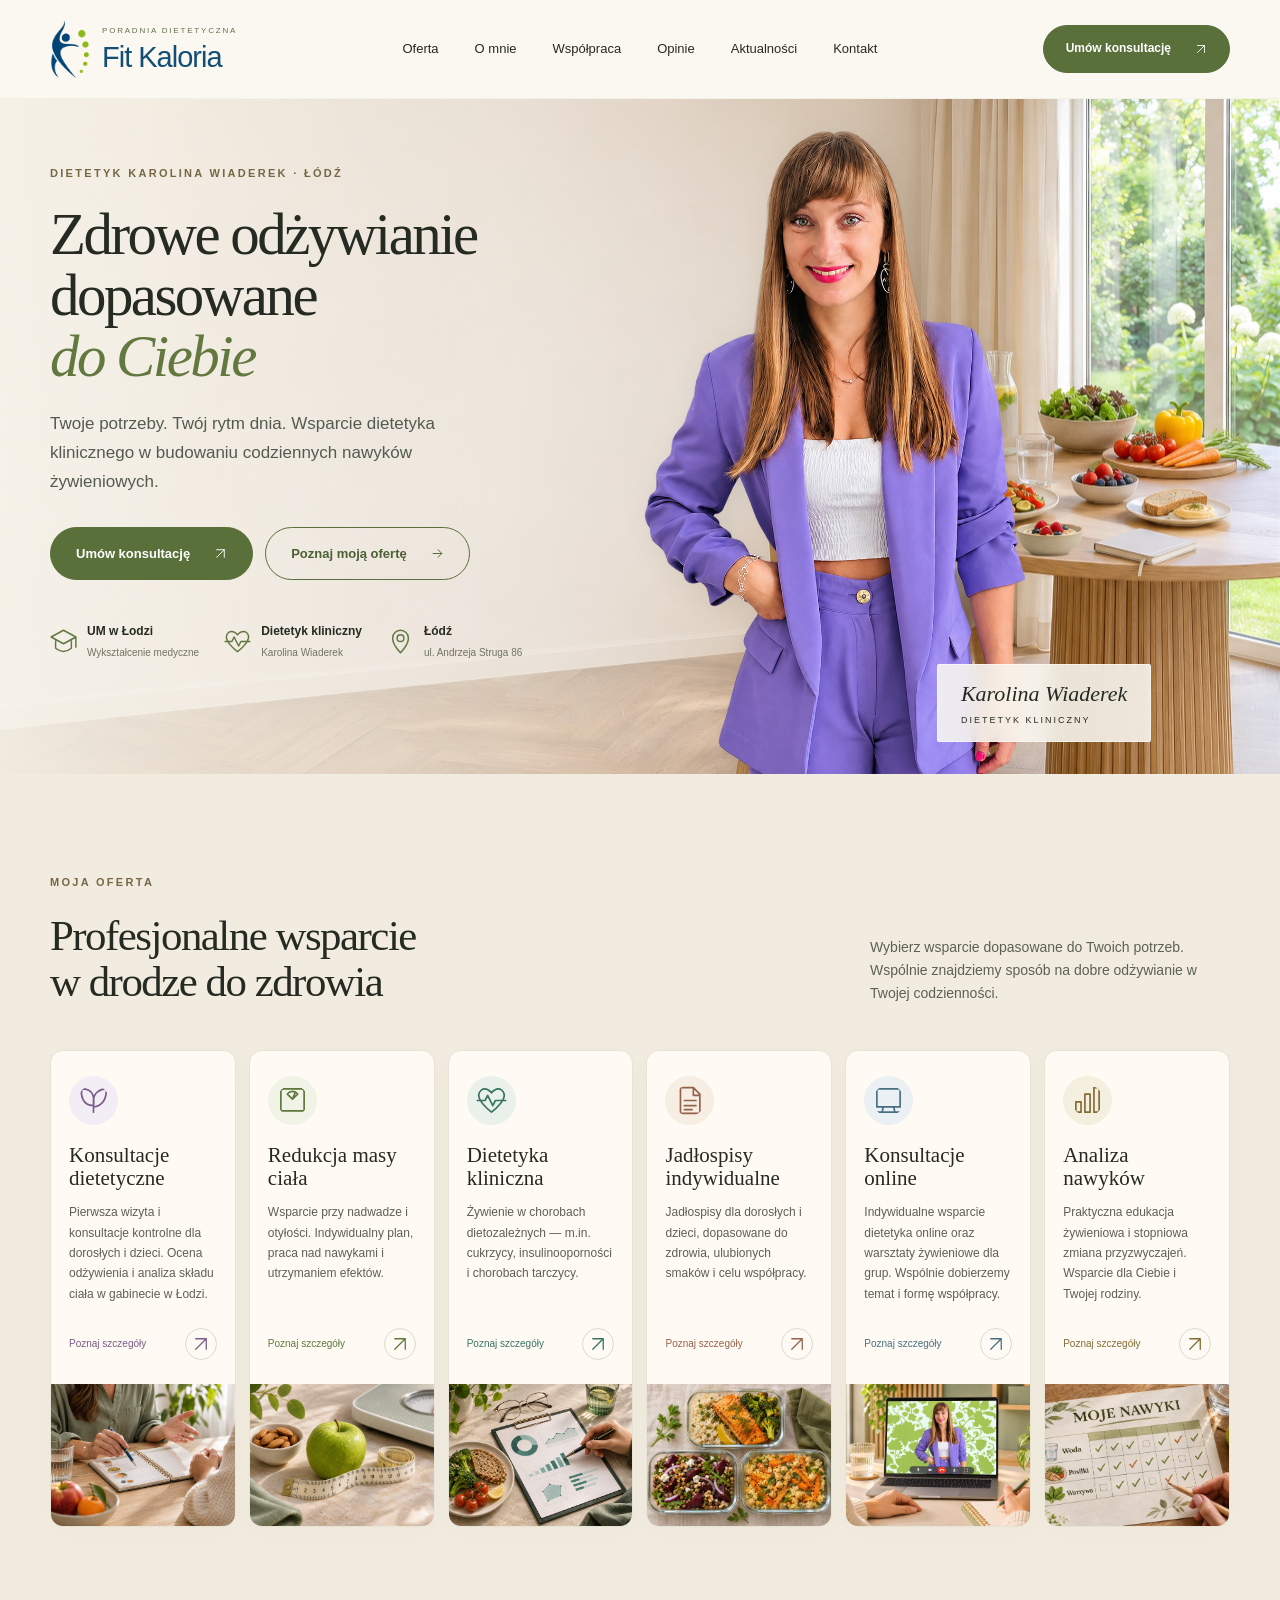
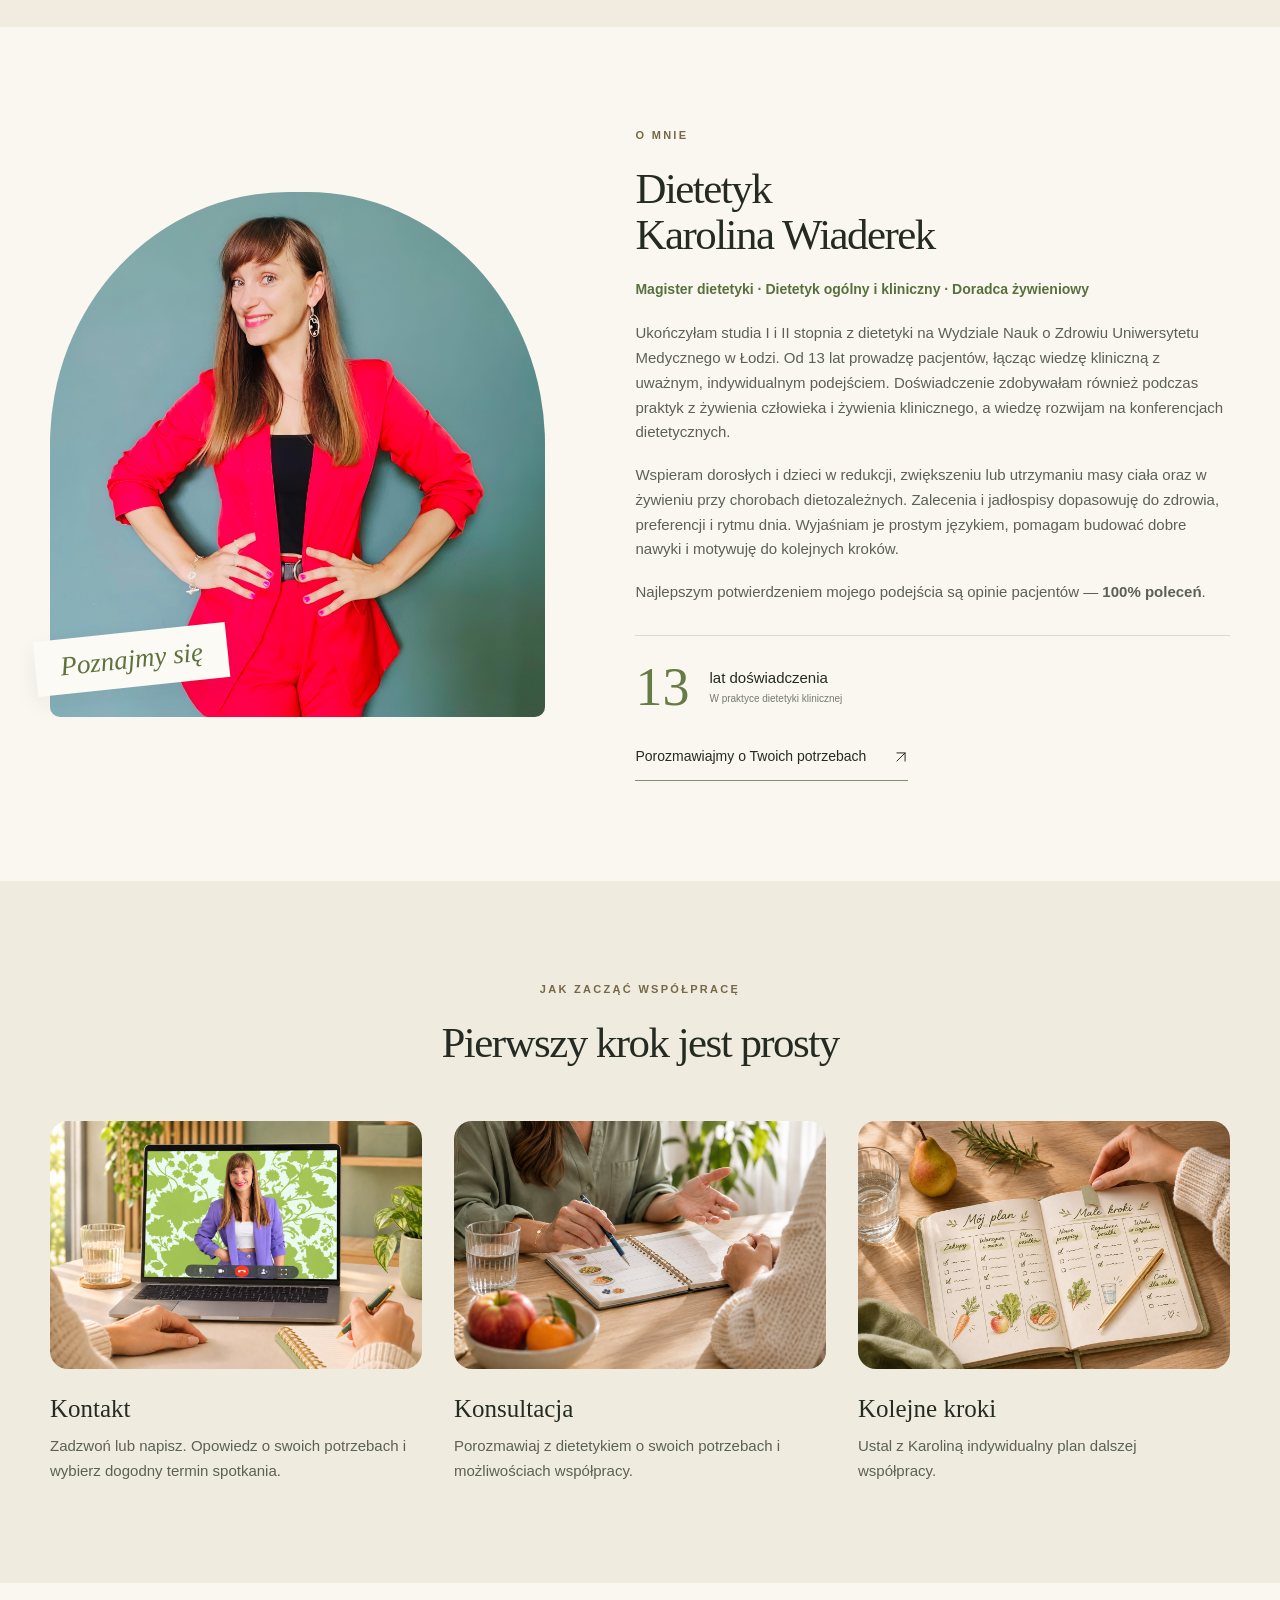
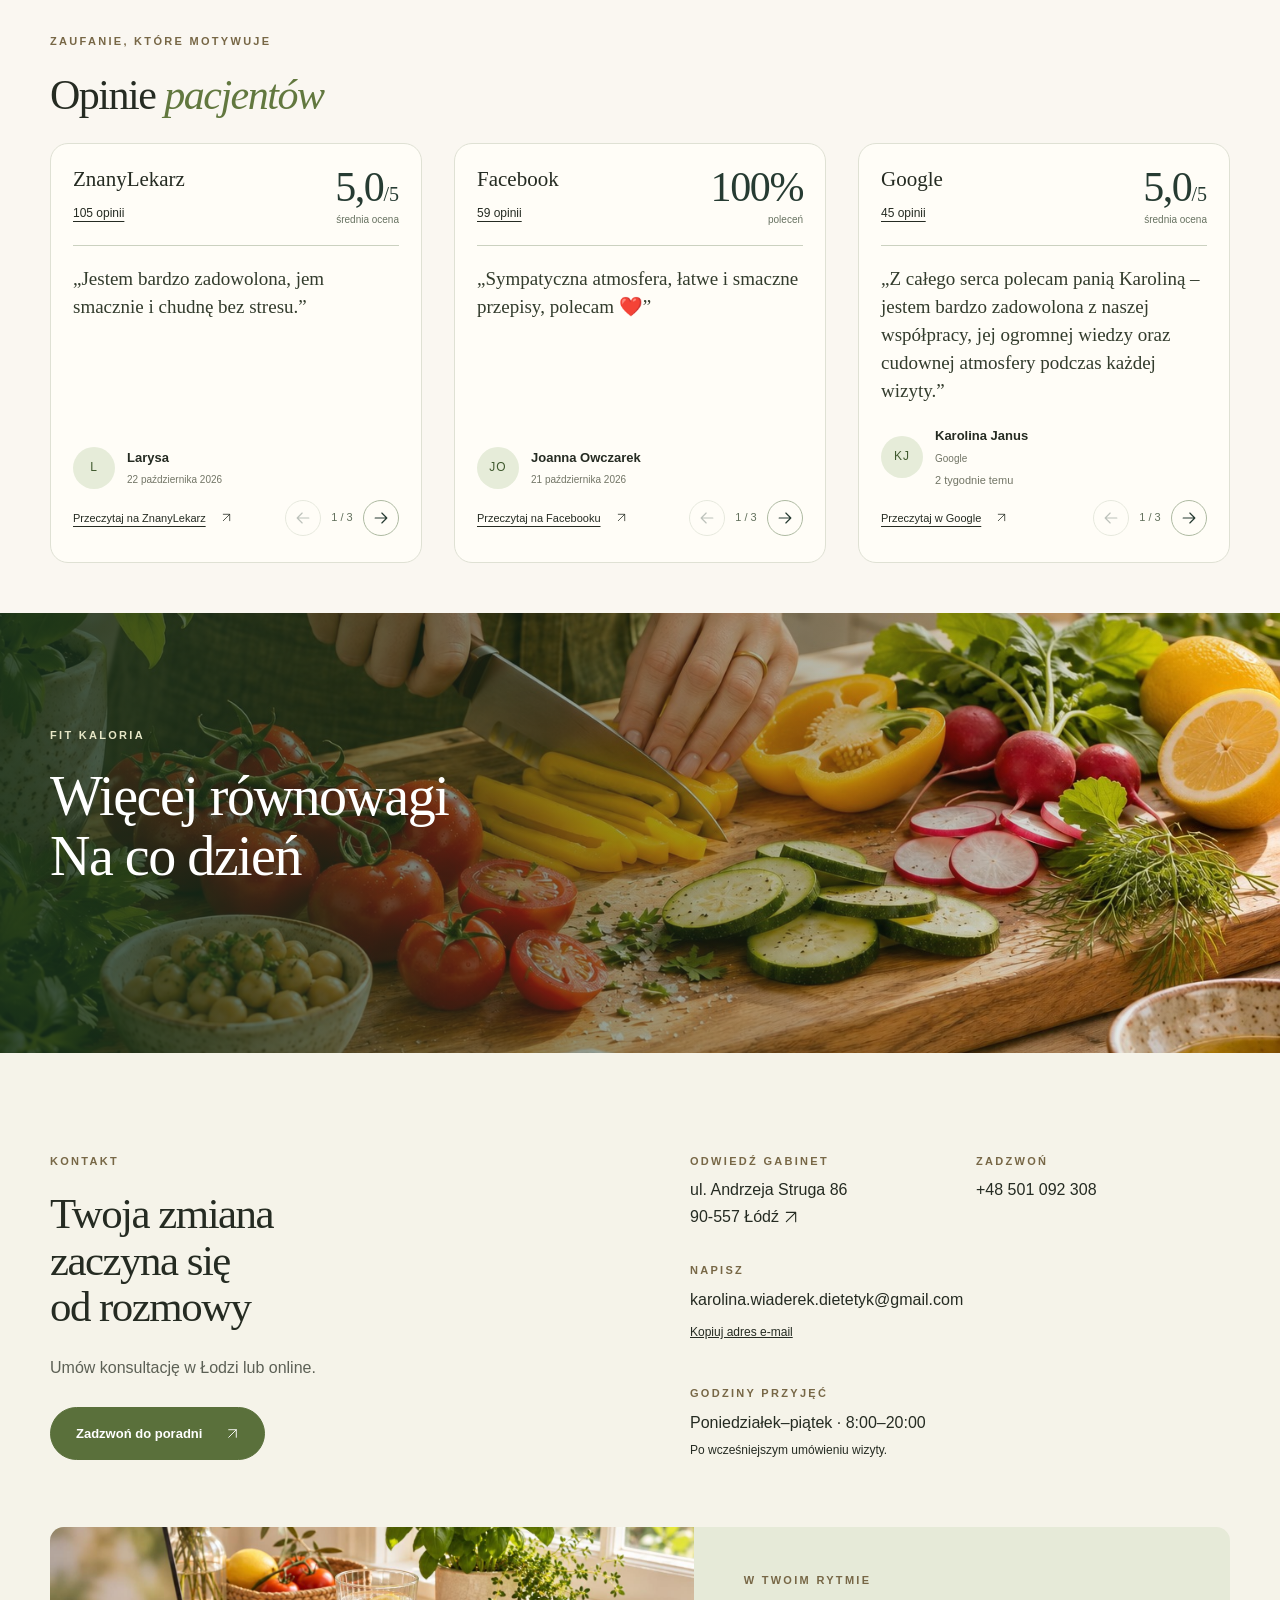
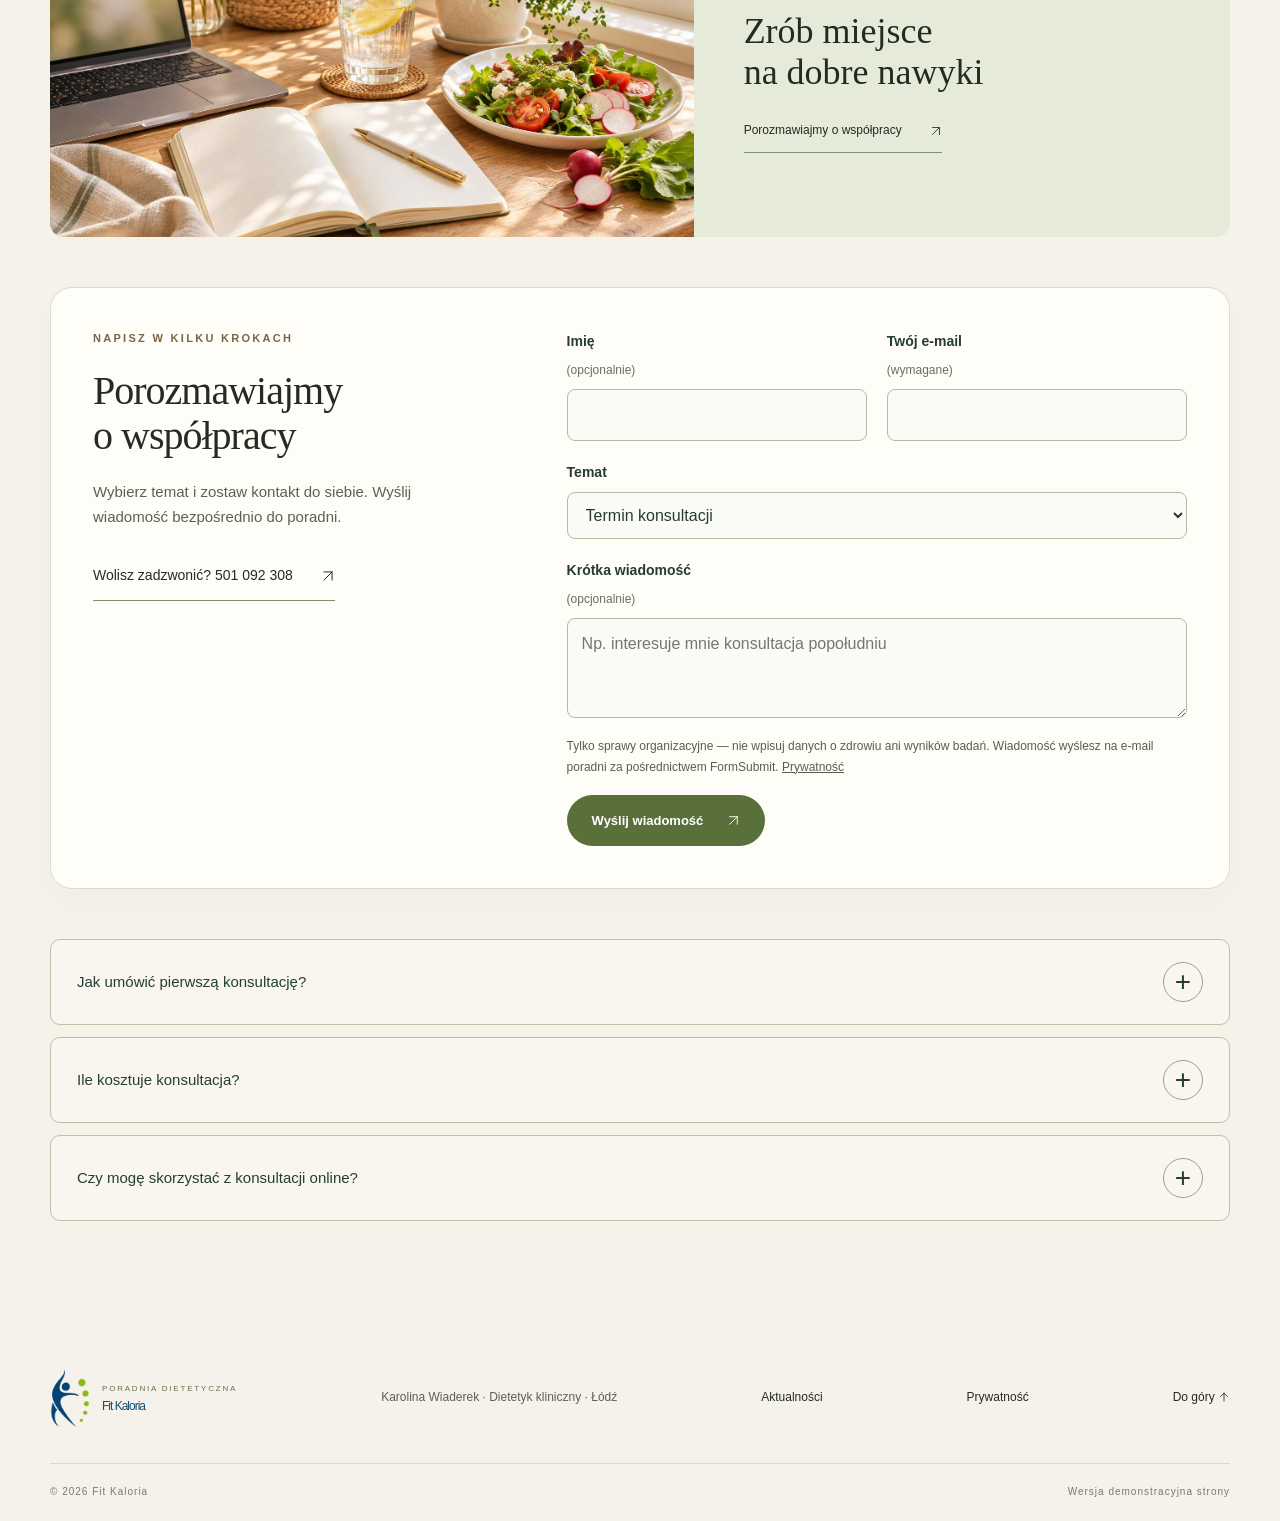
==== commit 5f637f0c: "Refine compact service offer with new photography and workshop information" ====
--- a/index.html
+++ b/index.html
@@ -1 +1 @@
-<!doctype html><html lang="pl"><head><meta charset="utf-8"><meta name="viewport" content="width=device-width,initial-scale=1"><meta name="theme-color" content="#f7f3eb"><title>Fit Kaloria — Karolina Wiaderek | Dietetyk kliniczny Łódź</title><meta name="description" content="Dietetyk kliniczny w Łodzi — Karolina Wiaderek, 13 lat doświadczenia. Konsultacje dla dorosłych i dzieci, jadłospisy i opieka online. Poznaj Fit Kaloria."><link rel="canonical" href="https://gipsdrill.github.io/fit-kaloria-natural-premium/"><link rel="icon" href="favicon.ico?v=20" sizes="any"><link rel="icon" type="image/png" sizes="32x32" href="favicon-32.png?v=20"><link rel="icon" type="image/svg+xml" href="favicon.svg?v=20"><link rel="apple-touch-icon" sizes="180x180" href="apple-touch-icon.png?v=20"><link rel="stylesheet" href="style.css?v=50"><script src="app.js?v=24" defer></script><script type="application/ld+json">{"@context":"https://schema.org","@type":"LocalBusiness","name":"Fit Kaloria — Karolina Wiaderek","description":"Poradnia dietetyczna w Łodzi. Karolina Wiaderek, magister dietetyki, dietetyk ogólny i kliniczny. Konsultacje dla dorosłych i dzieci, jadłospisy i edukacja żywieniowa.","url":"https://gipsdrill.github.io/fit-kaloria-natural-premium/","telephone":"+48 501 092 308","email":"karolina.wiaderek.dietetyk@gmail.com","address":{"@type":"PostalAddress","streetAddress":"ul. Andrzeja Struga 86","postalCode":"90-557","addressLocality":"Łódź","addressCountry":"PL"},"openingHours":["Mo-Fr 08:00-20:00"],"image":"https://gipsdrill.github.io/fit-kaloria-natural-premium/karolina-purple.jpg","@id":"https://gipsdrill.github.io/fit-kaloria-natural-premium/#poradnia","hasMap":"https://www.google.com/maps/place/Mgr+dietetyk+Karolina+Wiaderek+Poradnia+%22Fit+Kaloria%22/@51.7617247,19.4341873,17z/data=!3m1!4b1!4m5!3m4!1s0x471a35250b10f0a1:0xd8a62a814ab3b971!8m2!3d51.7617247!4d19.4341873","sameAs":["https://www.google.com/maps/place/Mgr+dietetyk+Karolina+Wiaderek+Poradnia+%22Fit+Kaloria%22/@51.7617247,19.4341873,17z/data=!3m1!4b1!4m5!3m4!1s0x471a35250b10f0a1:0xd8a62a814ab3b971!8m2!3d51.7617247!4d19.4341873","https://www.facebook.com/profile.php?id=100089357919979"],"geo":{"@type":"GeoCoordinates","latitude":51.7617247,"longitude":19.4341873},"areaServed":{"@type":"City","name":"Łódź"},"hasOfferCatalog":{"@type":"OfferCatalog","name":"Oferta Fit Kaloria","itemListElement":[{"@type":"Offer","itemOffered":{"@type":"Service","name":"Konsultacje dietetyczne","url":"https://gipsdrill.github.io/fit-kaloria-natural-premium/konsultacje-dietetyczne.html"}},{"@type":"Offer","itemOffered":{"@type":"Service","name":"Redukcja masy ciała","url":"https://gipsdrill.github.io/fit-kaloria-natural-premium/redukcja-masy-ciala.html"}},{"@type":"Offer","itemOffered":{"@type":"Service","name":"Dietetyka kliniczna","url":"https://gipsdrill.github.io/fit-kaloria-natural-premium/dietetyka-kliniczna.html"}},{"@type":"Offer","itemOffered":{"@type":"Service","name":"Jadłospisy indywidualne","url":"https://gipsdrill.github.io/fit-kaloria-natural-premium/jadlospisy-indywidualne.html"}},{"@type":"Offer","itemOffered":{"@type":"Service","name":"Konsultacje online","url":"https://gipsdrill.github.io/fit-kaloria-natural-premium/konsultacje-online.html"}},{"@type":"Offer","itemOffered":{"@type":"Service","name":"Analiza nawyków","url":"https://gipsdrill.github.io/fit-kaloria-natural-premium/analiza-nawykow.html"}},{"@type":"Offer","itemOffered":{"@type":"Service","name":"Analiza składu ciała","url":"https://gipsdrill.github.io/fit-kaloria-natural-premium/konsultacje-dietetyczne.html#zakres-wsparcia"}},{"@type":"Offer","itemOffered":{"@type":"Service","name":"Analiza stanu odżywienia","url":"https://gipsdrill.github.io/fit-kaloria-natural-premium/konsultacje-dietetyczne.html#zakres-wsparcia"}},{"@type":"Offer","itemOffered":{"@type":"Service","name":"Żywienie dzieci","url":"https://gipsdrill.github.io/fit-kaloria-natural-premium/konsultacje-dietetyczne.html#zakres-wsparcia"}},{"@type":"Offer","itemOffered":{"@type":"Service","name":"Warsztaty dietetyczne","url":"https://gipsdrill.github.io/fit-kaloria-natural-premium/konsultacje-dietetyczne.html#zakres-wsparcia"}}]}}</script><meta property="og:type" content="website"><meta property="og:locale" content="pl_PL"><meta property="og:site_name" content="Fit Kaloria — Poradnia Dietetyczna"><meta property="og:title" content="Fit Kaloria — Karolina Wiaderek | Dietetyk Łódź"><meta property="og:description" content="Dietetyk kliniczny w Łodzi — Karolina Wiaderek, 13 lat doświadczenia. Konsultacje dla dorosłych i dzieci, jadłospisy i opieka online. Poznaj Fit Kaloria."><meta property="og:url" content="https://gipsdrill.github.io/fit-kaloria-natural-premium/"><meta property="og:image" content="https://gipsdrill.github.io/fit-kaloria-natural-premium/fit-kaloria-social-v21.jpg"><meta property="og:image:secure_url" content="https://gipsdrill.github.io/fit-kaloria-natural-premium/fit-kaloria-social-v21.jpg"><meta property="og:image:type" content="image/jpeg"><meta property="og:image:width" content="1200"><meta property="og:image:height" content="630"><meta property="og:image:alt" content="Fit Kaloria — poradnia dietetyczna Karoliny Wiaderek. Portret dietetyczki na kremowym tle."><meta name="twitter:card" content="summary_large_image"><meta name="twitter:title" content="Fit Kaloria — Karolina Wiaderek | Dietetyk Łódź"><meta name="twitter:description" content="Odżywianie dopasowane do Ciebie. Konsultacje dietetyczne, indywidualne jadłospisy i wsparcie w zmianie nawyków. Łódź, ul. Struga 86."><meta name="twitter:image" content="https://gipsdrill.github.io/fit-kaloria-natural-premium/fit-kaloria-social-v21.jpg"><meta name="twitter:image:alt" content="Fit Kaloria — poradnia dietetyczna Karoliny Wiaderek. Portret dietetyczki na kremowym tle."><link data-selected-hero rel="stylesheet" href="hero-garden.css?v=40"><link data-selected-hero rel="preload" as="image" href="hero-garden.jpg" imagesrcset="hero-garden.jpg 1x, hero-garden-large.jpg 2x" media="(min-width:701px)"><link data-selected-hero rel="preload" as="image" href="hero-garden-mobile.jpg" media="(max-width:700px)"><script data-selected-hero src="hero-garden.js?v=40" defer></script></head><body class="natural" id="top"><a href="#main" class="skip-link">Przejdź do treści</a><header class="site-header" id="start"><div class="container header-inner"><a class="brand" href="#top" aria-label="Fit Kaloria — początek strony"><img class="brand-mark" src="logo-fit-kaloria.png" alt="" aria-hidden="true" width="213" height="320"><span><small>PORADNIA DIETETYCZNA</small>Fit Kaloria</span></a><nav class="desktop-nav" aria-label="Nawigacja główna"><a href="#oferta">Oferta</a><a href="#o-mnie">O mnie</a><a href="#proces">Współpraca</a><a href="#opinie">Opinie</a><a href="aktualnosci.html">Aktualności</a><a href="#kontakt">Kontakt</a></nav><a class="button header-cta" href="#kontakt">Umów konsultację <span class="link-arrow"><svg class="ui-arrow" viewBox="0 0 24 24" width="24" height="24" aria-hidden="true" focusable="false"><path d="M5 19 19 5M5 5h14v14"/></svg></span></a><button class="menu-toggle" aria-expanded="false" aria-controls="mobile-menu">Menu <span aria-hidden="true">☰</span></button></div><nav id="mobile-menu" class="mobile-menu" aria-label="Nawigacja mobilna" hidden><a href="#oferta">Oferta</a><a href="#o-mnie">O mnie</a><a href="#proces">Współpraca</a><a href="#opinie">Opinie</a><a href="aktualnosci.html">Aktualności</a><a href="#kontakt">Kontakt</a></nav></header><main id="main"><section class="natural-hero natural-hero--ogrod"><img class="hero-dessert" src="hero-dessert-v2.png" alt="" aria-hidden="true" width="600" height="300" hidden><div class="container hero-grid"><div class="hero-copy"><span class="eyebrow">DIETETYK KAROLINA WIADEREK · ŁÓDŹ</span><h1>Zdrowe odżywianie<br>dopasowane<br> <em>do Ciebie</em></h1><p>Twoje potrzeby. Twój rytm dnia. Wsparcie dietetyka klinicznego w budowaniu codziennych nawyków żywieniowych.</p><div class="actions"><a class="button" href="#kontakt">Umów konsultację <span class="link-arrow"><svg class="ui-arrow" viewBox="0 0 24 24" width="24" height="24" aria-hidden="true" focusable="false"><path d="M5 19 19 5M5 5h14v14"/></svg></span></a><a class="button outline" href="#oferta">Poznaj moją ofertę <span class="link-arrow"><svg class="ui-arrow" viewBox="0 0 24 24" width="24" height="24" aria-hidden="true" focusable="false"><path d="M4 12h16m-7-7 7 7-7 7"/></svg></span></a></div><div class="hero-facts"><div><svg class="icon" viewBox="0 0 24 24" aria-hidden="true" fill="none" stroke="currentColor" stroke-width="1.3" stroke-linecap="round" stroke-linejoin="round"><path d="m1 8 11-6 11 6-11 6L1 8Zm4 3v7c5 4 9 4 14 0v-7m4-3v9"/></svg><span><strong>UM w Łodzi</strong><small>Wykształcenie medyczne</small></span></div><div><svg class="icon" viewBox="0 0 24 24" aria-hidden="true" fill="none" stroke="currentColor" stroke-width="1.3" stroke-linecap="round" stroke-linejoin="round"><path d="M20 4c-4-3-8 2-8 2S8 1 4 4C-3 10 12 21 12 21S27 10 20 4ZM1 12h6l2-4 4 8 2-4h8"/></svg><span><strong>Dietetyk kliniczny</strong><small>Karolina Wiaderek</small></span></div><div><svg class="icon" viewBox="0 0 24 24" aria-hidden="true" fill="none" stroke="currentColor" stroke-width="1.3" stroke-linecap="round" stroke-linejoin="round"><path d="M19 9c0 6-7 13-7 13S5 15 5 9a7 7 0 0 1 14 0ZM15 9a3 3 0 1 1-6 0 3 3 0 0 1 6 0"/></svg><span><strong>Łódź</strong><small>ul. Andrzeja Struga 86</small></span></div></div></div><div class="hero-portrait"><div class="organic-shape"></div><img class="cutout" src="karolina-cutout.png" width="1254" height="1254" alt="Karolina Wiaderek w fioletowym garniturze" fetchpriority="high"><span class="handwritten">Małe kroki<br>Twoja zmiana</span><div class="portrait-label">Karolina Wiaderek <small>DIETETYK KLINICZNY</small></div></div></div></section><section id="oferta" class="offer section"><div class="container"><div class="section-heading reveal"><div><span class="eyebrow">MOJA OFERTA</span><h2>Profesjonalne wsparcie<br>w drodze do zdrowia</h2></div><p>Wybierz wsparcie dopasowane do Twoich potrzeb.<br>Wspólnie znajdziemy sposób na dobre odżywianie w Twojej codzienności.</p></div><div class="service-grid"><a class="service-card reveal" href="konsultacje-dietetyczne.html"><svg class="icon" viewBox="0 0 24 24" aria-hidden="true" fill="none" stroke="currentColor" stroke-width="1.3" stroke-linecap="round" stroke-linejoin="round"><path d="M12 21V10M12 16C3 16 2 7 3 3c8 0 10 5 9 13ZM12 12c0-6 5-9 10-9 0 8-3 13-10 14"/></svg><h3>Konsultacje dietetyczne</h3><p>Pierwsza wizyta i konsultacje kontrolne dla dorosłych i dzieci. Ocena odżywienia i analiza składu ciała w gabinecie w Łodzi.</p><span class="card-link">Poznaj szczegóły <b><svg class="ui-arrow" viewBox="0 0 24 24" width="24" height="24" aria-hidden="true" focusable="false"><path d="M5 19 19 5M5 5h14v14"/></svg></b></span><div class="service-visual service-visual-0"><img src="consultation-premium.jpg" alt="" aria-hidden="true" width="1400" height="933" loading="lazy"></div></a><a class="service-card reveal" href="redukcja-masy-ciala.html"><svg class="icon" viewBox="0 0 24 24" aria-hidden="true" fill="none" stroke="currentColor" stroke-width="1.3" stroke-linecap="round" stroke-linejoin="round"><path d="M5 3h14a2 2 0 0 1 2 2v15H3V5a2 2 0 0 1 2-2ZM8 7a5 5 0 0 1 8 0l-4 4-4-4Zm4 4 2-5"/></svg><h3>Redukcja masy ciała</h3><p>Wsparcie przy nadwadze i otyłości. Indywidualny plan, praca nad nawykami i utrzymaniem efektów.</p><span class="card-link">Poznaj szczegóły <b><svg class="ui-arrow" viewBox="0 0 24 24" width="24" height="24" aria-hidden="true" focusable="false"><path d="M5 19 19 5M5 5h14v14"/></svg></b></span><div class="service-visual service-visual-1"><img src="weight.jpg" alt="" aria-hidden="true" width="1200" height="800" loading="lazy"></div></a><a class="service-card reveal" href="dietetyka-kliniczna.html"><svg class="icon" viewBox="0 0 24 24" aria-hidden="true" fill="none" stroke="currentColor" stroke-width="1.3" stroke-linecap="round" stroke-linejoin="round"><path d="M20 4c-4-3-8 2-8 2S8 1 4 4C-3 10 12 21 12 21S27 10 20 4ZM1 12h6l2-4 4 8 2-4h8"/></svg><h3>Dietetyka kliniczna</h3><p>Żywienie w chorobach dietozależnych — m.in. cukrzycy, insulinooporności i chorobach tarczycy.</p><span class="card-link">Poznaj szczegóły <b><svg class="ui-arrow" viewBox="0 0 24 24" width="24" height="24" aria-hidden="true" focusable="false"><path d="M5 19 19 5M5 5h14v14"/></svg></b></span><div class="service-visual service-visual-2"><img src="clinical-premium.jpg" alt="" aria-hidden="true" width="1400" height="933" loading="lazy"></div></a><a class="service-card reveal" href="jadlospisy-indywidualne.html"><svg class="icon" viewBox="0 0 24 24" aria-hidden="true" fill="none" stroke="currentColor" stroke-width="1.3" stroke-linecap="round" stroke-linejoin="round"><path d="M5 2h10l5 5v15H5V2Zm10 0v6h5M8 12h9M8 16h9M8 19h6"/></svg><h3>Jadłospisy indywidualne</h3><p>Jadłospisy dla dorosłych i dzieci, dopasowane do zdrowia, ulubionych smaków i celu współpracy.</p><span class="card-link">Poznaj szczegóły <b><svg class="ui-arrow" viewBox="0 0 24 24" width="24" height="24" aria-hidden="true" focusable="false"><path d="M5 19 19 5M5 5h14v14"/></svg></b></span><div class="service-visual service-visual-3"><img src="mealplan.jpg" alt="" aria-hidden="true" width="1200" height="800" loading="lazy"></div></a><a class="service-card reveal" href="konsultacje-online.html"><svg class="icon" viewBox="0 0 24 24" aria-hidden="true" fill="none" stroke="currentColor" stroke-width="1.3" stroke-linecap="round" stroke-linejoin="round"><path d="M3 3h18v14H3V3ZM1 21h22M8 17l-1 4m9-4 1 4"/></svg><h3>Konsultacje online</h3><p>Kontakt z dietetykiem także wtedy, gdy nie możesz odwiedzić gabinetu.</p><span class="card-link">Poznaj szczegóły <b><svg class="ui-arrow" viewBox="0 0 24 24" width="24" height="24" aria-hidden="true" focusable="false"><path d="M5 19 19 5M5 5h14v14"/></svg></b></span><div class="service-visual service-visual-4"><img src="online-purple.jpg" alt="" aria-hidden="true" width="1200" height="800" loading="lazy"></div></a><a class="service-card reveal" href="analiza-nawykow.html"><svg class="icon" viewBox="0 0 24 24" aria-hidden="true" fill="none" stroke="currentColor" stroke-width="1.3" stroke-linecap="round" stroke-linejoin="round"><path d="M3 21V13h4v8Zm7 0V7h4v14Zm7 0V2h4v19Z"/></svg><h3>Analiza nawyków</h3><p>Praktyczna edukacja żywieniowa i stopniowa zmiana przyzwyczajeń. Wsparcie dla Ciebie i Twojej rodziny.</p><span class="card-link">Poznaj szczegóły <b><svg class="ui-arrow" viewBox="0 0 24 24" width="24" height="24" aria-hidden="true" focusable="false"><path d="M5 19 19 5M5 5h14v14"/></svg></b></span><div class="service-visual service-visual-5"><img src="habits-tracker.jpg" alt="" aria-hidden="true" width="1200" height="800" loading="lazy"></div></a></div><p class="offer-additional">W poradni także: <a href="konsultacje-dietetyczne.html#zakres-wsparcia">analiza składu ciała i stanu odżywienia</a>, <a href="konsultacje-dietetyczne.html#zakres-wsparcia">żywienie dzieci</a> oraz <a href="konsultacje-dietetyczne.html#zakres-wsparcia">warsztaty dietetyczne</a>.</p></div></section><section id="o-mnie" class="about section"><div class="container about-grid"><div class="about-photo reveal"><img src="karolina-red.jpg" width="2048" height="2048" loading="lazy" alt="Karolina Wiaderek w czerwonej marynarce"><span class="photo-note">Poznajmy się</span></div><div class="about-copy reveal"><span class="eyebrow">O MNIE</span><h2>Dietetyk<br>Karolina Wiaderek</h2><p class="olive">Magister dietetyki · Dietetyk ogólny i kliniczny · Doradca żywieniowy</p><p>Ukończyłam studia I i II stopnia z dietetyki na Wydziale Nauk o Zdrowiu Uniwersytetu Medycznego w Łodzi. Od 13 lat prowadzę pacjentów, łącząc wiedzę kliniczną z uważnym, indywidualnym podejściem. Doświadczenie zdobywałam również podczas praktyk z żywienia człowieka i żywienia klinicznego, a wiedzę rozwijam na konferencjach dietetycznych.</p><p>Wspieram dorosłych i dzieci w redukcji, zwiększeniu lub utrzymaniu masy ciała oraz w żywieniu przy chorobach dietozależnych. Zalecenia i jadłospisy dopasowuję do zdrowia, preferencji i rytmu dnia. Wyjaśniam je prostym językiem, pomagam budować dobre nawyki i motywuję do kolejnych kroków.</p><p>Najlepszym potwierdzeniem mojego podejścia są opinie pacjentów — <a href="#opinie"><strong>100% poleceń</strong></a>.</p><div class="experience"><strong>13</strong><div>lat doświadczenia<small>W praktyce dietetyki klinicznej</small></div></div><a class="text-link" href="#kontakt">Porozmawiajmy o Twoich potrzebach <span class="link-arrow"><svg class="ui-arrow" viewBox="0 0 24 24" width="24" height="24" aria-hidden="true" focusable="false"><path d="M5 19 19 5M5 5h14v14"/></svg></span></a></div></div></section><section id="proces" class="process section"><div class="container"><div class="center reveal"><span class="eyebrow">JAK ZACZĄĆ WSPÓŁPRACĘ</span><h2>Pierwszy krok jest prosty</h2></div><div class="process-grid"><article class="reveal"><div class="process-photo"><img src="online-purple.jpg" width="1400" height="933" loading="lazy" decoding="async" alt="Kontakt z Karoliną Wiaderek przez internet — fotografia ilustracyjna"></div><h3>Kontakt</h3><p>Zadzwoń lub napisz. Opowiedz o swoich potrzebach i wybierz dogodny termin spotkania.</p></article><article class="reveal"><div class="process-photo"><img src="consultation-premium.jpg" width="1400" height="933" loading="lazy" decoding="async" alt="Rozmowa o codziennym odżywianiu przy wspólnym stole — fotografia ilustracyjna"></div><h3>Konsultacja</h3><p>Porozmawiaj z dietetykiem o swoich potrzebach i możliwościach współpracy.</p></article><article class="reveal"><div class="process-photo"><img src="process-direction-filled.jpg" width="1400" height="933" loading="lazy" decoding="async" alt="Wypełniony planer posiłków i małych codziennych zmian"></div><h3>Kolejne kroki</h3><p>Ustal z Karoliną indywidualny plan dalszej współpracy.</p></article></div></div></section><section id="opinie" class="opinions section review-overview" aria-labelledby="opinions-title"><div class="container"><div class="review-overview-heading"><span class="eyebrow">ZAUFANIE, KTÓRE MOTYWUJE</span><h2 id="opinions-title">Opinie <em>pacjentów</em></h2></div><div class="review-sources"><article class="review-source-column" data-review-source="znanylekarz" aria-labelledby="source-znanylekarz"><header class="review-source-summary"><div><h3 id="source-znanylekarz">ZnanyLekarz</h3><a href="https://www.znanylekarz.pl/profil/karolina-wiaderek#profile-reviews" target="_blank" rel="noopener noreferrer" aria-label="105 opinii — zobacz wszystkie opinie: ZnanyLekarz">105 opinii</a></div><div class="review-source-score"><strong>5,0<span>/5</span></strong><small>średnia ocena</small></div></header><div class="review-source-slides" id="reviews-znanylekarz"><figure data-review-slide data-active="true" aria-hidden="false" class="review-card"><div class="doctor-review-label">OPINIA ZE ZNANYLEKARZ</div><blockquote cite="https://www.znanylekarz.pl/profil/karolina-wiaderek#o-6643007"><p>„Jestem bardzo zadowolona, jem smacznie i chudnę bez stresu.”</p></blockquote><figcaption><span class="review-initials tone-0" aria-hidden="true">L</span><div><span class="review-name">Larysa</span><time datetime="2026-10-22">22 października 2026</time></div></figcaption><a class="review-source" href="https://www.znanylekarz.pl/profil/karolina-wiaderek#o-6643007" target="_blank" rel="noopener noreferrer">Przeczytaj na ZnanyLekarz <span class="link-arrow" aria-hidden="true"><svg class="ui-arrow" viewBox="0 0 24 24" width="24" height="24" aria-hidden="true" focusable="false"><path d="M5 19 19 5M5 5h14v14"/></svg></span></a></figure><figure data-review-slide data-active="false" aria-hidden="true" inert class="review-card"><div class="doctor-review-label">OPINIA ZE ZNANYLEKARZ</div><blockquote cite="https://www.znanylekarz.pl/profil/karolina-wiaderek#o-6369287"><p>„Bardzo cenię sobie opiekę Pani Karoliny…”</p></blockquote><figcaption><span class="review-initials tone-1" aria-hidden="true">S</span><div><span class="review-name">Sylwia</span><time datetime="2026-06-23">23 czerwca 2026</time></div></figcaption><a class="review-source" href="https://www.znanylekarz.pl/profil/karolina-wiaderek#o-6369287" target="_blank" rel="noopener noreferrer">Przeczytaj na ZnanyLekarz <span class="link-arrow" aria-hidden="true"><svg class="ui-arrow" viewBox="0 0 24 24" width="24" height="24" aria-hidden="true" focusable="false"><path d="M5 19 19 5M5 5h14v14"/></svg></span></a></figure><figure data-review-slide data-active="false" aria-hidden="true" inert class="review-card"><div class="doctor-review-label">OPINIA ZE ZNANYLEKARZ</div><blockquote cite="https://www.znanylekarz.pl/profil/karolina-wiaderek#o-6257417"><p>„Jestem absolutnie zachwycony przyjazną, atmosferą, super podejściem, zaangażowaniem…”</p></blockquote><figcaption><span class="review-initials tone-2" aria-hidden="true">MZ</span><div><span class="review-name">MZ</span><time datetime="2026-04-23">23 kwietnia 2026</time></div></figcaption><a class="review-source" href="https://www.znanylekarz.pl/profil/karolina-wiaderek#o-6257417" target="_blank" rel="noopener noreferrer">Przeczytaj na ZnanyLekarz <span class="link-arrow" aria-hidden="true"><svg class="ui-arrow" viewBox="0 0 24 24" width="24" height="24" aria-hidden="true" focusable="false"><path d="M5 19 19 5M5 5h14v14"/></svg></span></a></figure></div><div class="review-controls" role="group" aria-label="Przeglądaj opinie: ZnanyLekarz"><button type="button" data-review-previous aria-label="Poprzednia opinia — ZnanyLekarz" aria-controls="reviews-znanylekarz" disabled><svg viewBox="0 0 24 24" width="20" height="20" aria-hidden="true" focusable="false"><path d="M19 12H5m6 6-6-6 6-6"/></svg></button><span data-review-position role="status" aria-live="polite" aria-atomic="true">1 / 3</span><button type="button" data-review-next aria-label="Następna opinia — ZnanyLekarz" aria-controls="reviews-znanylekarz"><svg viewBox="0 0 24 24" width="20" height="20" aria-hidden="true" focusable="false"><path d="M5 12h14m-6-6 6 6-6 6"/></svg></button></div></article><article class="review-source-column" data-review-source="facebook" aria-labelledby="source-facebook"><header class="review-source-summary"><div><h3 id="source-facebook">Facebook</h3><a href="https://www.facebook.com/profile.php?id=100089357919979&amp;sk=reviews" target="_blank" rel="noopener noreferrer" aria-label="59 opinii — zobacz wszystkie opinie: Facebook">59 opinii</a></div><div class="review-source-score"><strong>100%</strong><small>poleceń</small></div></header><div class="review-source-slides" id="reviews-facebook"><figure data-review-slide data-active="true" aria-hidden="false" class="review-card"><div class="review-recommends"><span aria-hidden="true">✓</span> Poleca Fit Kaloria</div><blockquote cite="https://www.facebook.com/joanna.owczarek.14/posts/pfbid02WuuSQ4c2e4C1T7g9t3X2cMjEcWPpSVGaVyHeqSx7U6V78qfizSyQPWGCchpttrAsl"><p>„Sympatyczna atmosfera, łatwe i smaczne przepisy, polecam ❤️”</p></blockquote><figcaption><span class="review-initials" aria-hidden="true">JO</span><div><span class="review-name">Joanna Owczarek</span><time datetime="2026-10-21">21 października 2026</time></div></figcaption><a class="review-source" href="https://www.facebook.com/joanna.owczarek.14/posts/pfbid02WuuSQ4c2e4C1T7g9t3X2cMjEcWPpSVGaVyHeqSx7U6V78qfizSyQPWGCchpttrAsl" target="_blank" rel="noopener noreferrer" aria-label="Przeczytaj pełną opinię Joanna Owczarek na Facebooku">Przeczytaj na Facebooku <span class="link-arrow" aria-hidden="true"><svg class="ui-arrow" viewBox="0 0 24 24" width="24" height="24" aria-hidden="true" focusable="false"><path d="M5 19 19 5M5 5h14v14"/></svg></span></a></figure><figure data-review-slide data-active="false" aria-hidden="true" inert class="review-card"><div class="review-recommends"><span aria-hidden="true">✓</span> Poleca Fit Kaloria</div><blockquote cite="https://www.facebook.com/ola.boruszewska.9/posts/pfbid02fcZiLbEadskgMvyeNUvij6CbBAMWwHtJXq2Giww8P4EMPZJq7A9AGcSLjbbgANdMl"><p>„Polecam z całego serca Panią Dietetyk. Profesjonalne podejście do pacjenta, pełen profesjonalizm i przede wszystkim troska 😍”</p></blockquote><figcaption><span class="review-initials" aria-hidden="true">OJ</span><div><span class="review-name">Ola Jabłońska</span><time datetime="2026-10-03">3 października 2026</time></div></figcaption><a class="review-source" href="https://www.facebook.com/ola.boruszewska.9/posts/pfbid02fcZiLbEadskgMvyeNUvij6CbBAMWwHtJXq2Giww8P4EMPZJq7A9AGcSLjbbgANdMl" target="_blank" rel="noopener noreferrer" aria-label="Przeczytaj pełną opinię Ola Jabłońska na Facebooku">Przeczytaj na Facebooku <span class="link-arrow" aria-hidden="true"><svg class="ui-arrow" viewBox="0 0 24 24" width="24" height="24" aria-hidden="true" focusable="false"><path d="M5 19 19 5M5 5h14v14"/></svg></span></a></figure><figure data-review-slide data-active="false" aria-hidden="true" inert class="review-card"><div class="review-recommends"><span aria-hidden="true">✓</span> Poleca Fit Kaloria</div><blockquote cite="https://www.facebook.com/permalink.php?story_fbid=pfbid027wYNBWqaXnH6uTH15udUowrWkuy9GqmeiU2VArmY7yCeMm7dGDjGRLqKdkiLvN6Pl&amp;id=100013738157498"><p>„Bardzo polecam Panią Karolinę. Posiłki są naprawdę smaczne, a Pani Karolina jest bardzo miłą i cierpliwą osobą. Jestem bardzo zadowolona ze współpracy.”</p></blockquote><figcaption><span class="review-initials" aria-hidden="true">MS</span><div><span class="review-name">Marta Stępień</span><time datetime="2026-08-09">9 sierpnia 2026</time></div></figcaption><a class="review-source" href="https://www.facebook.com/permalink.php?story_fbid=pfbid027wYNBWqaXnH6uTH15udUowrWkuy9GqmeiU2VArmY7yCeMm7dGDjGRLqKdkiLvN6Pl&amp;id=100013738157498" target="_blank" rel="noopener noreferrer" aria-label="Przeczytaj pełną opinię Marta Stępień na Facebooku">Przeczytaj na Facebooku <span class="link-arrow" aria-hidden="true"><svg class="ui-arrow" viewBox="0 0 24 24" width="24" height="24" aria-hidden="true" focusable="false"><path d="M5 19 19 5M5 5h14v14"/></svg></span></a></figure></div><div class="review-controls" role="group" aria-label="Przeglądaj opinie: Facebook"><button type="button" data-review-previous aria-label="Poprzednia opinia — Facebook" aria-controls="reviews-facebook" disabled><svg viewBox="0 0 24 24" width="20" height="20" aria-hidden="true" focusable="false"><path d="M19 12H5m6 6-6-6 6-6"/></svg></button><span data-review-position role="status" aria-live="polite" aria-atomic="true">1 / 3</span><button type="button" data-review-next aria-label="Następna opinia — Facebook" aria-controls="reviews-facebook"><svg viewBox="0 0 24 24" width="20" height="20" aria-hidden="true" focusable="false"><path d="M5 12h14m-6-6 6 6-6 6"/></svg></button></div></article><article class="review-source-column" data-review-source="google" aria-labelledby="source-google"><header class="review-source-summary"><div><h3 id="source-google">Google</h3><a href="https://www.google.com/maps/place/Mgr+dietetyk+Karolina+Wiaderek+Poradnia+%22Fit+Kaloria%22/@51.7617247,19.4341873,17z/data=!3m1!4b1!4m5!3m4!1s0x471a35250b10f0a1:0xd8a62a814ab3b971!8m2!3d51.7617247!4d19.4341873" target="_blank" rel="noopener noreferrer" aria-label="45 opinii — zobacz wszystkie opinie: Google">45 opinii</a></div><div class="review-source-score"><strong>5,0<span>/5</span></strong><small>średnia ocena</small></div></header><div class="review-source-slides" id="reviews-google"><figure data-review-slide data-active="true" aria-hidden="false" class="review-card google-review-card"><div class="review-recommends"><span class="google-stars" aria-label="Ocena 5 na 5">★★★★★</span><span class="google-label">Opinia w Google</span></div><blockquote cite="https://www.google.com/maps/contrib/102155759133729862089/reviews?hl=pl"><p>„Z całego serca polecam panią Karoliną – jestem bardzo zadowolona z naszej współpracy, jej ogromnej wiedzy oraz cudownej atmosfery podczas każdej wizyty.”</p></blockquote><figcaption><span class="review-initials" aria-hidden="true">KJ</span><div><span class="review-name">Karolina Janus</span><span class="google-source-label">Google</span><span class="google-review-date" title="Data wyświetlana przez Google 9 listopada 2026">2 tygodnie temu</span></div></figcaption><a class="review-source" href="https://www.google.com/maps/contrib/102155759133729862089/reviews?hl=pl" target="_blank" rel="noopener noreferrer" aria-label="Przeczytaj opinię Karolina Janus w Google">Przeczytaj w Google <span class="link-arrow" aria-hidden="true"><svg class="ui-arrow" viewBox="0 0 24 24" width="24" height="24" aria-hidden="true" focusable="false"><path d="M5 19 19 5M5 5h14v14"/></svg></span></a></figure><figure data-review-slide data-active="false" aria-hidden="true" inert class="review-card google-review-card"><div class="review-recommends"><span class="google-stars" aria-label="Ocena 5 na 5">★★★★★</span><span class="google-label">Opinia w Google</span></div><blockquote cite="https://www.google.com/maps/contrib/100512553528512157415/reviews?hl=pl"><p>„Podchodzi indywidualnie do pacjenta z dozą wyrozumiałości, ale i wymaga dyscypliny w procesie co bardzo motywuje do działania.”</p></blockquote><figcaption><span class="review-initials" aria-hidden="true">JK</span><div><span class="review-name">Julia Kaźmierczak</span><span class="google-source-label">Google</span><span class="google-review-date" title="Data wyświetlana przez Google 9 listopada 2026">3 miesiące temu</span></div></figcaption><a class="review-source" href="https://www.google.com/maps/contrib/100512553528512157415/reviews?hl=pl" target="_blank" rel="noopener noreferrer" aria-label="Przeczytaj opinię Julia Kaźmierczak w Google">Przeczytaj w Google <span class="link-arrow" aria-hidden="true"><svg class="ui-arrow" viewBox="0 0 24 24" width="24" height="24" aria-hidden="true" focusable="false"><path d="M5 19 19 5M5 5h14v14"/></svg></span></a></figure><figure data-review-slide data-active="false" aria-hidden="true" inert class="review-card google-review-card"><div class="review-recommends"><span class="google-stars" aria-label="Ocena 5 na 5">★★★★★</span><span class="google-label">Opinia w Google</span></div><blockquote cite="https://www.google.com/maps/contrib/114788322170059263112/reviews?hl=pl"><p>„Pani Karolina to bardzo sympatyczna osoba, z ogromną wiedzą, przekazująca ją w sposób zrozumiały i przystępny, aby wyniki całego procesu były trwałe.”</p></blockquote><figcaption><span class="review-initials" aria-hidden="true">M</span><div><span class="review-name">Magda</span><span class="google-source-label">Google</span><span class="google-review-date" title="Data wyświetlana przez Google 9 listopada 2026">5 miesięcy temu</span></div></figcaption><a class="review-source" href="https://www.google.com/maps/contrib/114788322170059263112/reviews?hl=pl" target="_blank" rel="noopener noreferrer" aria-label="Przeczytaj opinię Magda w Google">Przeczytaj w Google <span class="link-arrow" aria-hidden="true"><svg class="ui-arrow" viewBox="0 0 24 24" width="24" height="24" aria-hidden="true" focusable="false"><path d="M5 19 19 5M5 5h14v14"/></svg></span></a></figure></div><div class="review-controls" role="group" aria-label="Przeglądaj opinie: Google"><button type="button" data-review-previous aria-label="Poprzednia opinia — Google" aria-controls="reviews-google" disabled><svg viewBox="0 0 24 24" width="20" height="20" aria-hidden="true" focusable="false"><path d="M19 12H5m6 6-6-6 6-6"/></svg></button><span data-review-position role="status" aria-live="polite" aria-atomic="true">1 / 3</span><button type="button" data-review-next aria-label="Następna opinia — Google" aria-controls="reviews-google"><svg viewBox="0 0 24 24" width="20" height="20" aria-hidden="true" focusable="false"><path d="M5 12h14m-6-6 6 6-6 6"/></svg></button></div></article></div><p class="review-overview-note">Wybrane fragmenty publicznych opinii. Oceny, liczby i daty według serwisów źródłowych · stan na 9 listopada 2026.</p></div></section><section class="food-banner" aria-label="Inspiracja żywieniowa"><img src="preparation-young.jpg" width="1536" height="1024" loading="lazy" alt="Przygotowywanie świeżych, kolorowych warzyw na drewnianej desce"><div><span class="eyebrow">FIT KALORIA</span><h2>Więcej równowagi<br>Na co dzień</h2></div></section><section id="kontakt" class="contact section"><div class="container"><div class="contact-grid"><div class="reveal"><span class="eyebrow">KONTAKT</span><h2>Twoja zmiana<br>zaczyna się<br>od rozmowy</h2><p>Umów konsultację w Łodzi lub online.</p><a class="button" href="tel:+48501092308">Zadzwoń do poradni <span class="link-arrow"><svg class="ui-arrow" viewBox="0 0 24 24" width="24" height="24" aria-hidden="true" focusable="false"><path d="M5 19 19 5M5 5h14v14"/></svg></span></a></div><div class="contact-details"><div><span class="eyebrow">ODWIEDŹ GABINET</span><a href="https://www.google.com/maps/place/Mgr+dietetyk+Karolina+Wiaderek+Poradnia+%22Fit+Kaloria%22/@51.7617247,19.4341873,17z/data=!3m1!4b1!4m5!3m4!1s0x471a35250b10f0a1:0xd8a62a814ab3b971!8m2!3d51.7617247!4d19.4341873" target="_blank" rel="noopener">ul. Andrzeja Struga 86<br>90-557 Łódź <span class="link-arrow" aria-hidden="true"><svg class="ui-arrow" viewBox="0 0 24 24" width="24" height="24" aria-hidden="true" focusable="false"><path d="M5 19 19 5M5 5h14v14"/></svg></span></a></div><div><span class="eyebrow">ZADZWOŃ</span><a href="tel:+48501092308">+48 501 092 308</a></div><div><span class="eyebrow">NAPISZ</span><a class="email" href="mailto:karolina.wiaderek.dietetyk@gmail.com">karolina.wiaderek.dietetyk@gmail.com</a><button class="copy-email" type="button">Kopiuj adres e-mail</button><span class="copy-status" role="status"></span></div><div><span class="eyebrow">GODZINY PRZYJĘĆ</span><p>Poniedziałek–piątek · 8:00–20:00<br><small>Po wcześniejszym umówieniu wizyty.</small></p></div></div></div><div class="contact-story reveal"><img src="desk.jpg" width="1536" height="1024" loading="lazy" alt="Kolorowa sałatka, woda z cytryną i notatnik na jasnym stole"><div><span class="eyebrow">W TWOIM RYTMIE</span><h3>Zrób miejsce<br>na dobre nawyki</h3><a class="text-link" href="#kontakt">Porozmawiajmy o współpracy <span class="link-arrow" aria-hidden="true"><svg class="ui-arrow" viewBox="0 0 24 24" width="24" height="24" aria-hidden="true" focusable="false"><path d="M5 19 19 5M5 5h14v14"/></svg></span></a></div></div><div class="quick-contact" id="formularz"><div class="quick-contact-intro"><span class="eyebrow">NAPISZ W KILKU KROKACH</span><h3>Porozmawiajmy<br>o współpracy</h3><p>Wybierz temat i zostaw kontakt do siebie. Wyślij wiadomość bezpośrednio do poradni.</p><a href="tel:+48501092308" class="text-link">Wolisz zadzwonić? 501 092 308 <span class="link-arrow" aria-hidden="true"><svg class="ui-arrow" viewBox="0 0 24 24" width="24" height="24" aria-hidden="true" focusable="false"><path d="M5 19 19 5M5 5h14v14"/></svg></span></a></div><form class="contact-form" action="https://formsubmit.co/karolina.wiaderek.dietetyk@gmail.com" method="POST" accept-charset="UTF-8" aria-label="Szybki kontakt" aria-describedby="form-note"><input type="hidden" name="_subject" value="Fit Kaloria — wiadomość z formularza kontaktowego"><input type="hidden" name="_template" value="table"><input type="hidden" name="_next" value="https://gipsdrill.github.io/fit-kaloria-natural-premium/dziekujemy.html"><div class="contact-honeypot" aria-hidden="true"><label>Pozostaw to pole puste<input type="text" name="_honey" tabindex="-1" autocomplete="off"></label></div><fieldset class="form-fields"><legend class="visually-hidden">Dane kontaktowe i temat rozmowy</legend><label>Imię <span>(opcjonalnie)</span><input name="name" autocomplete="given-name" maxlength="60"></label><label>Twój e-mail <span>(wymagane)</span><input name="email" type="email" autocomplete="email" required maxlength="150"></label><label class="field-wide">Temat<select name="topic"><option selected>Termin konsultacji</option><option>Oferta i cennik</option><option>Konsultacje dietetyczne</option><option>Redukcja masy ciała</option><option>Dietetyka kliniczna</option><option>Jadłospisy indywidualne</option><option>Konsultacje online</option><option>Analiza nawyków</option></select></label><label class="field-wide">Krótka wiadomość <span>(opcjonalnie)</span><textarea name="message" rows="3" maxlength="600" placeholder="Np. interesuje mnie konsultacja popołudniu"></textarea></label></fieldset><p id="form-note" class="form-note">Tylko sprawy organizacyjne — nie wpisuj danych o zdrowiu ani wyników badań. Wiadomość wyślesz na e-mail poradni za pośrednictwem FormSubmit. <a href="prywatnosc.html">Prywatność</a></p><button class="button form-submit" type="submit">Wyślij wiadomość <span class="link-arrow" aria-hidden="true"><svg class="ui-arrow" viewBox="0 0 24 24" width="24" height="24" aria-hidden="true" focusable="false"><path d="M5 19 19 5M5 5h14v14"/></svg></span></button></form></div><div class="faq"><details name="fit-kaloria-faq"><summary>Jak umówić pierwszą konsultację?</summary><p>Zadzwoń pod numer <a href="tel:+48501092308">+48 501 092 308</a> lub napisz e-mail. Termin zostanie ustalony bezpośrednio z poradnią.</p></details><details name="fit-kaloria-faq"><summary>Ile kosztuje konsultacja?</summary><p>O aktualny cennik i zakres współpracy zapytaj <a href="mailto:karolina.wiaderek.dietetyk@gmail.com?subject=Pro%C5%9Bba%20o%20cennik">przez e-mail</a> lub telefonicznie.</p></details><details name="fit-kaloria-faq"><summary>Czy mogę skorzystać z konsultacji online?</summary><p>Tak. Skontaktuj się z poradnią, aby ustalić termin oraz sposób połączenia.</p></details></div></div></section></main><footer><div class="container footer-inner"><a class="brand" href="#top" aria-label="Fit Kaloria — początek strony"><img class="brand-mark" src="logo-fit-kaloria.png" alt="" aria-hidden="true" width="213" height="320"><span><small>PORADNIA DIETETYCZNA</small>Fit Kaloria</span></a><p>Karolina Wiaderek · Dietetyk kliniczny · Łódź</p><a href="aktualnosci.html">Aktualności</a><a href="prywatnosc.html">Prywatność</a><a href="#top">Do góry <svg class="ui-arrow" viewBox="0 0 24 24" width="24" height="24" aria-hidden="true" focusable="false"><path d="M12 20V4m-7 7 7-7 7 7"/></svg></a></div><div class="container footer-bottom"><span>© 2026 Fit Kaloria</span><span>Wersja demonstracyjna strony</span></div></footer><script src="review-overview.js?v=50" defer></script></body></html>+<!doctype html><html lang="pl"><head><meta charset="utf-8"><meta name="viewport" content="width=device-width,initial-scale=1"><meta name="theme-color" content="#f7f3eb"><title>Fit Kaloria — Karolina Wiaderek | Dietetyk kliniczny Łódź</title><meta name="description" content="Dietetyk kliniczny w Łodzi — Karolina Wiaderek, 13 lat doświadczenia. Konsultacje dla dorosłych i dzieci, jadłospisy i opieka online. Poznaj Fit Kaloria."><link rel="canonical" href="https://gipsdrill.github.io/fit-kaloria-natural-premium/"><link rel="icon" href="favicon.ico?v=20" sizes="any"><link rel="icon" type="image/png" sizes="32x32" href="favicon-32.png?v=20"><link rel="icon" type="image/svg+xml" href="favicon.svg?v=20"><link rel="apple-touch-icon" sizes="180x180" href="apple-touch-icon.png?v=20"><link rel="stylesheet" href="style.css?v=51"><script src="app.js?v=51" defer></script><script type="application/ld+json">{"@context":"https://schema.org","@type":"LocalBusiness","name":"Fit Kaloria — Karolina Wiaderek","description":"Poradnia dietetyczna w Łodzi. Karolina Wiaderek, magister dietetyki, dietetyk ogólny i kliniczny. Konsultacje dla dorosłych i dzieci, jadłospisy i edukacja żywieniowa.","url":"https://gipsdrill.github.io/fit-kaloria-natural-premium/","telephone":"+48 501 092 308","email":"karolina.wiaderek.dietetyk@gmail.com","address":{"@type":"PostalAddress","streetAddress":"ul. Andrzeja Struga 86","postalCode":"90-557","addressLocality":"Łódź","addressCountry":"PL"},"openingHours":["Mo-Fr 08:00-20:00"],"image":"https://gipsdrill.github.io/fit-kaloria-natural-premium/karolina-purple.jpg","@id":"https://gipsdrill.github.io/fit-kaloria-natural-premium/#poradnia","hasMap":"https://www.google.com/maps/place/Mgr+dietetyk+Karolina+Wiaderek+Poradnia+%22Fit+Kaloria%22/@51.7617247,19.4341873,17z/data=!3m1!4b1!4m5!3m4!1s0x471a35250b10f0a1:0xd8a62a814ab3b971!8m2!3d51.7617247!4d19.4341873","sameAs":["https://www.google.com/maps/place/Mgr+dietetyk+Karolina+Wiaderek+Poradnia+%22Fit+Kaloria%22/@51.7617247,19.4341873,17z/data=!3m1!4b1!4m5!3m4!1s0x471a35250b10f0a1:0xd8a62a814ab3b971!8m2!3d51.7617247!4d19.4341873","https://www.facebook.com/profile.php?id=100089357919979"],"geo":{"@type":"GeoCoordinates","latitude":51.7617247,"longitude":19.4341873},"areaServed":{"@type":"City","name":"Łódź"},"hasOfferCatalog":{"@type":"OfferCatalog","name":"Oferta Fit Kaloria","itemListElement":[{"@type":"Offer","itemOffered":{"@type":"Service","name":"Konsultacje dietetyczne","url":"https://gipsdrill.github.io/fit-kaloria-natural-premium/konsultacje-dietetyczne.html"}},{"@type":"Offer","itemOffered":{"@type":"Service","name":"Redukcja masy ciała","url":"https://gipsdrill.github.io/fit-kaloria-natural-premium/redukcja-masy-ciala.html"}},{"@type":"Offer","itemOffered":{"@type":"Service","name":"Dietetyka kliniczna","url":"https://gipsdrill.github.io/fit-kaloria-natural-premium/dietetyka-kliniczna.html"}},{"@type":"Offer","itemOffered":{"@type":"Service","name":"Jadłospisy indywidualne","url":"https://gipsdrill.github.io/fit-kaloria-natural-premium/jadlospisy-indywidualne.html"}},{"@type":"Offer","itemOffered":{"@type":"Service","name":"Konsultacje online","url":"https://gipsdrill.github.io/fit-kaloria-natural-premium/konsultacje-online.html"}},{"@type":"Offer","itemOffered":{"@type":"Service","name":"Analiza nawyków","url":"https://gipsdrill.github.io/fit-kaloria-natural-premium/analiza-nawykow.html"}},{"@type":"Offer","itemOffered":{"@type":"Service","name":"Analiza składu ciała","url":"https://gipsdrill.github.io/fit-kaloria-natural-premium/konsultacje-dietetyczne.html#zakres-wsparcia"}},{"@type":"Offer","itemOffered":{"@type":"Service","name":"Analiza stanu odżywienia","url":"https://gipsdrill.github.io/fit-kaloria-natural-premium/konsultacje-dietetyczne.html#zakres-wsparcia"}},{"@type":"Offer","itemOffered":{"@type":"Service","name":"Żywienie dzieci","url":"https://gipsdrill.github.io/fit-kaloria-natural-premium/konsultacje-dietetyczne.html#zakres-wsparcia"}},{"@type":"Offer","itemOffered":{"@type":"Service","name":"Warsztaty dietetyczne","url":"https://gipsdrill.github.io/fit-kaloria-natural-premium/konsultacje-online.html#warsztaty"}}]}}</script><meta property="og:type" content="website"><meta property="og:locale" content="pl_PL"><meta property="og:site_name" content="Fit Kaloria — Poradnia Dietetyczna"><meta property="og:title" content="Fit Kaloria — Karolina Wiaderek | Dietetyk Łódź"><meta property="og:description" content="Dietetyk kliniczny w Łodzi — Karolina Wiaderek, 13 lat doświadczenia. Konsultacje dla dorosłych i dzieci, jadłospisy i opieka online. Poznaj Fit Kaloria."><meta property="og:url" content="https://gipsdrill.github.io/fit-kaloria-natural-premium/"><meta property="og:image" content="https://gipsdrill.github.io/fit-kaloria-natural-premium/fit-kaloria-social-v21.jpg"><meta property="og:image:secure_url" content="https://gipsdrill.github.io/fit-kaloria-natural-premium/fit-kaloria-social-v21.jpg"><meta property="og:image:type" content="image/jpeg"><meta property="og:image:width" content="1200"><meta property="og:image:height" content="630"><meta property="og:image:alt" content="Fit Kaloria — poradnia dietetyczna Karoliny Wiaderek. Portret dietetyczki na kremowym tle."><meta name="twitter:card" content="summary_large_image"><meta name="twitter:title" content="Fit Kaloria — Karolina Wiaderek | Dietetyk Łódź"><meta name="twitter:description" content="Odżywianie dopasowane do Ciebie. Konsultacje dietetyczne, indywidualne jadłospisy i wsparcie w zmianie nawyków. Łódź, ul. Struga 86."><meta name="twitter:image" content="https://gipsdrill.github.io/fit-kaloria-natural-premium/fit-kaloria-social-v21.jpg"><meta name="twitter:image:alt" content="Fit Kaloria — poradnia dietetyczna Karoliny Wiaderek. Portret dietetyczki na kremowym tle."><link data-selected-hero rel="stylesheet" href="hero-garden.css?v=40"><link data-selected-hero rel="preload" as="image" href="hero-garden.jpg" imagesrcset="hero-garden.jpg 1x, hero-garden-large.jpg 2x" media="(min-width:701px)"><link data-selected-hero rel="preload" as="image" href="hero-garden-mobile.jpg" media="(max-width:700px)"><script data-selected-hero src="hero-garden.js?v=40" defer></script></head><body class="natural" id="top"><a href="#main" class="skip-link">Przejdź do treści</a><header class="site-header" id="start"><div class="container header-inner"><a class="brand" href="#top" aria-label="Fit Kaloria — początek strony"><img class="brand-mark" src="logo-fit-kaloria.png" alt="" aria-hidden="true" width="213" height="320"><span><small>PORADNIA DIETETYCZNA</small>Fit Kaloria</span></a><nav class="desktop-nav" aria-label="Nawigacja główna"><a href="#oferta">Oferta</a><a href="#o-mnie">O mnie</a><a href="#proces">Współpraca</a><a href="#opinie">Opinie</a><a href="aktualnosci.html">Aktualności</a><a href="#kontakt">Kontakt</a></nav><a class="button header-cta" href="#kontakt">Umów konsultację <span class="link-arrow"><svg class="ui-arrow" viewBox="0 0 24 24" width="24" height="24" aria-hidden="true" focusable="false"><path d="M5 19 19 5M5 5h14v14"/></svg></span></a><button class="menu-toggle" aria-expanded="false" aria-controls="mobile-menu">Menu <span aria-hidden="true">☰</span></button></div><nav id="mobile-menu" class="mobile-menu" aria-label="Nawigacja mobilna" hidden><a href="#oferta">Oferta</a><a href="#o-mnie">O mnie</a><a href="#proces">Współpraca</a><a href="#opinie">Opinie</a><a href="aktualnosci.html">Aktualności</a><a href="#kontakt">Kontakt</a></nav></header><main id="main"><section class="natural-hero natural-hero--ogrod"><img class="hero-dessert" src="hero-dessert-v2.png" alt="" aria-hidden="true" width="600" height="300" hidden><div class="container hero-grid"><div class="hero-copy"><span class="eyebrow">DIETETYK KAROLINA WIADEREK · ŁÓDŹ</span><h1>Zdrowe odżywianie<br>dopasowane<br> <em>do Ciebie</em></h1><p>Twoje potrzeby. Twój rytm dnia. Wsparcie dietetyka klinicznego w budowaniu codziennych nawyków żywieniowych.</p><div class="actions"><a class="button" href="#kontakt">Umów konsultację <span class="link-arrow"><svg class="ui-arrow" viewBox="0 0 24 24" width="24" height="24" aria-hidden="true" focusable="false"><path d="M5 19 19 5M5 5h14v14"/></svg></span></a><a class="button outline" href="#oferta">Poznaj moją ofertę <span class="link-arrow"><svg class="ui-arrow" viewBox="0 0 24 24" width="24" height="24" aria-hidden="true" focusable="false"><path d="M4 12h16m-7-7 7 7-7 7"/></svg></span></a></div><div class="hero-facts"><div><svg class="icon" viewBox="0 0 24 24" aria-hidden="true" fill="none" stroke="currentColor" stroke-width="1.3" stroke-linecap="round" stroke-linejoin="round"><path d="m1 8 11-6 11 6-11 6L1 8Zm4 3v7c5 4 9 4 14 0v-7m4-3v9"/></svg><span><strong>UM w Łodzi</strong><small>Wykształcenie medyczne</small></span></div><div><svg class="icon" viewBox="0 0 24 24" aria-hidden="true" fill="none" stroke="currentColor" stroke-width="1.3" stroke-linecap="round" stroke-linejoin="round"><path d="M20 4c-4-3-8 2-8 2S8 1 4 4C-3 10 12 21 12 21S27 10 20 4ZM1 12h6l2-4 4 8 2-4h8"/></svg><span><strong>Dietetyk kliniczny</strong><small>Karolina Wiaderek</small></span></div><div><svg class="icon" viewBox="0 0 24 24" aria-hidden="true" fill="none" stroke="currentColor" stroke-width="1.3" stroke-linecap="round" stroke-linejoin="round"><path d="M19 9c0 6-7 13-7 13S5 15 5 9a7 7 0 0 1 14 0ZM15 9a3 3 0 1 1-6 0 3 3 0 0 1 6 0"/></svg><span><strong>Łódź</strong><small>ul. Andrzeja Struga 86</small></span></div></div></div><div class="hero-portrait"><div class="organic-shape"></div><img class="cutout" src="karolina-cutout.png" width="1254" height="1254" alt="Karolina Wiaderek w fioletowym garniturze" fetchpriority="high"><span class="handwritten">Małe kroki<br>Twoja zmiana</span><div class="portrait-label">Karolina Wiaderek <small>DIETETYK KLINICZNY</small></div></div></div></section><section id="oferta" class="offer section"><div class="container"><div class="section-heading reveal"><div><span class="eyebrow">MOJA OFERTA</span><h2>Profesjonalne wsparcie<br>w drodze do zdrowia</h2></div><p>Wybierz wsparcie dopasowane do Twoich potrzeb.<br>Wspólnie znajdziemy sposób na dobre odżywianie w Twojej codzienności.</p></div><div class="service-grid"><a class="service-card reveal" href="konsultacje-dietetyczne.html"><svg class="icon" viewBox="0 0 24 24" aria-hidden="true" fill="none" stroke="currentColor" stroke-width="1.3" stroke-linecap="round" stroke-linejoin="round"><path d="M12 21V10M12 16C3 16 2 7 3 3c8 0 10 5 9 13ZM12 12c0-6 5-9 10-9 0 8-3 13-10 14"/></svg><h3>Konsultacje dietetyczne</h3><p>Pierwsza wizyta i konsultacje kontrolne dla dorosłych i dzieci. Ocena odżywienia i analiza składu ciała w gabinecie w Łodzi.</p><span class="card-link">Poznaj szczegóły <b><svg class="ui-arrow" viewBox="0 0 24 24" width="24" height="24" aria-hidden="true" focusable="false"><path d="M5 19 19 5M5 5h14v14"/></svg></b></span><div class="service-visual service-visual-0"><img src="consultation-premium.jpg" alt="" aria-hidden="true" width="1400" height="933" loading="lazy"></div></a><a class="service-card reveal" href="redukcja-masy-ciala.html"><svg class="icon" viewBox="0 0 24 24" aria-hidden="true" fill="none" stroke="currentColor" stroke-width="1.3" stroke-linecap="round" stroke-linejoin="round"><path d="M5 3h14a2 2 0 0 1 2 2v15H3V5a2 2 0 0 1 2-2ZM8 7a5 5 0 0 1 8 0l-4 4-4-4Zm4 4 2-5"/></svg><h3>Redukcja masy ciała</h3><p>Wsparcie przy nadwadze i otyłości. Indywidualny plan, praca nad nawykami i utrzymaniem efektów.</p><span class="card-link">Poznaj szczegóły <b><svg class="ui-arrow" viewBox="0 0 24 24" width="24" height="24" aria-hidden="true" focusable="false"><path d="M5 19 19 5M5 5h14v14"/></svg></b></span><div class="service-visual service-visual-1"><img src="weight.jpg" alt="" aria-hidden="true" width="1200" height="800" loading="lazy"></div></a><a class="service-card reveal" href="dietetyka-kliniczna.html"><svg class="icon" viewBox="0 0 24 24" aria-hidden="true" fill="none" stroke="currentColor" stroke-width="1.3" stroke-linecap="round" stroke-linejoin="round"><path d="M20 4c-4-3-8 2-8 2S8 1 4 4C-3 10 12 21 12 21S27 10 20 4ZM1 12h6l2-4 4 8 2-4h8"/></svg><h3>Dietetyka kliniczna</h3><p>Żywienie w chorobach dietozależnych — m.in. cukrzycy, insulinooporności i chorobach tarczycy.</p><span class="card-link">Poznaj szczegóły <b><svg class="ui-arrow" viewBox="0 0 24 24" width="24" height="24" aria-hidden="true" focusable="false"><path d="M5 19 19 5M5 5h14v14"/></svg></b></span><div class="service-visual service-visual-2"><img src="clinical-premium.jpg" alt="" aria-hidden="true" width="1400" height="933" loading="lazy"></div></a><a class="service-card reveal" href="jadlospisy-indywidualne.html"><svg class="icon" viewBox="0 0 24 24" aria-hidden="true" fill="none" stroke="currentColor" stroke-width="1.3" stroke-linecap="round" stroke-linejoin="round"><path d="M5 2h10l5 5v15H5V2Zm10 0v6h5M8 12h9M8 16h9M8 19h6"/></svg><h3>Jadłospisy indywidualne</h3><p>Jadłospisy dla dorosłych i dzieci, dopasowane do zdrowia, ulubionych smaków i celu współpracy.</p><span class="card-link">Poznaj szczegóły <b><svg class="ui-arrow" viewBox="0 0 24 24" width="24" height="24" aria-hidden="true" focusable="false"><path d="M5 19 19 5M5 5h14v14"/></svg></b></span><div class="service-visual service-visual-3"><img src="mealplan.jpg" alt="" aria-hidden="true" width="1200" height="800" loading="lazy"></div></a><a class="service-card reveal" href="konsultacje-online.html"><svg class="icon" viewBox="0 0 24 24" aria-hidden="true" fill="none" stroke="currentColor" stroke-width="1.3" stroke-linecap="round" stroke-linejoin="round"><path d="M3 3h18v14H3V3ZM1 21h22M8 17l-1 4m9-4 1 4"/></svg><h3>Konsultacje online</h3><p>Indywidualne wsparcie dietetyka online oraz warsztaty żywieniowe dla grup. Wspólnie dobierzemy temat i formę współpracy.</p><span class="card-link">Poznaj szczegóły <b><svg class="ui-arrow" viewBox="0 0 24 24" width="24" height="24" aria-hidden="true" focusable="false"><path d="M5 19 19 5M5 5h14v14"/></svg></b></span><div class="service-visual service-visual-4"><img src="online-purple.jpg" alt="" aria-hidden="true" width="1200" height="800" loading="lazy"></div></a><a class="service-card reveal" href="analiza-nawykow.html"><svg class="icon" viewBox="0 0 24 24" aria-hidden="true" fill="none" stroke="currentColor" stroke-width="1.3" stroke-linecap="round" stroke-linejoin="round"><path d="M3 21V13h4v8Zm7 0V7h4v14Zm7 0V2h4v19Z"/></svg><h3>Analiza nawyków</h3><p>Praktyczna edukacja żywieniowa i stopniowa zmiana przyzwyczajeń. Wsparcie dla Ciebie i Twojej rodziny.</p><span class="card-link">Poznaj szczegóły <b><svg class="ui-arrow" viewBox="0 0 24 24" width="24" height="24" aria-hidden="true" focusable="false"><path d="M5 19 19 5M5 5h14v14"/></svg></b></span><div class="service-visual service-visual-5"><img src="habits-tracker.jpg" alt="" aria-hidden="true" width="1200" height="800" loading="lazy"></div></a></div></div></section><section id="o-mnie" class="about section"><div class="container about-grid"><div class="about-photo reveal"><img src="karolina-red.jpg" width="2048" height="2048" loading="lazy" alt="Karolina Wiaderek w czerwonej marynarce"><span class="photo-note">Poznajmy się</span></div><div class="about-copy reveal"><span class="eyebrow">O MNIE</span><h2>Dietetyk<br>Karolina Wiaderek</h2><p class="olive">Magister dietetyki · Dietetyk ogólny i kliniczny · Doradca żywieniowy</p><p>Ukończyłam studia I i II stopnia z dietetyki na Wydziale Nauk o Zdrowiu Uniwersytetu Medycznego w Łodzi. Od 13 lat prowadzę pacjentów, łącząc wiedzę kliniczną z uważnym, indywidualnym podejściem. Doświadczenie zdobywałam również podczas praktyk z żywienia człowieka i żywienia klinicznego, a wiedzę rozwijam na konferencjach dietetycznych.</p><p>Wspieram dorosłych i dzieci w redukcji, zwiększeniu lub utrzymaniu masy ciała oraz w żywieniu przy chorobach dietozależnych. Zalecenia i jadłospisy dopasowuję do zdrowia, preferencji i rytmu dnia. Wyjaśniam je prostym językiem, pomagam budować dobre nawyki i motywuję do kolejnych kroków.</p><p>Najlepszym potwierdzeniem mojego podejścia są opinie pacjentów — <a href="#opinie"><strong>100% poleceń</strong></a>.</p><div class="experience"><strong>13</strong><div>lat doświadczenia<small>W praktyce dietetyki klinicznej</small></div></div><a class="text-link" href="#kontakt">Porozmawiajmy o Twoich potrzebach <span class="link-arrow"><svg class="ui-arrow" viewBox="0 0 24 24" width="24" height="24" aria-hidden="true" focusable="false"><path d="M5 19 19 5M5 5h14v14"/></svg></span></a></div></div></section><section id="proces" class="process section"><div class="container"><div class="center reveal"><span class="eyebrow">JAK ZACZĄĆ WSPÓŁPRACĘ</span><h2>Pierwszy krok jest prosty</h2></div><div class="process-grid"><article class="reveal"><div class="process-photo"><img src="online-purple.jpg" width="1400" height="933" loading="lazy" decoding="async" alt="Kontakt z Karoliną Wiaderek przez internet — fotografia ilustracyjna"></div><h3>Kontakt</h3><p>Zadzwoń lub napisz. Opowiedz o swoich potrzebach i wybierz dogodny termin spotkania.</p></article><article class="reveal"><div class="process-photo"><img src="consultation-premium.jpg" width="1400" height="933" loading="lazy" decoding="async" alt="Rozmowa o codziennym odżywianiu przy wspólnym stole — fotografia ilustracyjna"></div><h3>Konsultacja</h3><p>Porozmawiaj z dietetykiem o swoich potrzebach i możliwościach współpracy.</p></article><article class="reveal"><div class="process-photo"><img src="process-direction-filled.jpg" width="1400" height="933" loading="lazy" decoding="async" alt="Wypełniony planer posiłków i małych codziennych zmian"></div><h3>Kolejne kroki</h3><p>Ustal z Karoliną indywidualny plan dalszej współpracy.</p></article></div></div></section><section id="opinie" class="opinions section review-overview" aria-labelledby="opinions-title"><div class="container"><div class="review-overview-heading"><span class="eyebrow">ZAUFANIE, KTÓRE MOTYWUJE</span><h2 id="opinions-title">Opinie <em>pacjentów</em></h2></div><div class="review-sources"><article class="review-source-column" data-review-source="znanylekarz" aria-labelledby="source-znanylekarz"><header class="review-source-summary"><div><h3 id="source-znanylekarz">ZnanyLekarz</h3><a href="https://www.znanylekarz.pl/profil/karolina-wiaderek#profile-reviews" target="_blank" rel="noopener noreferrer" aria-label="105 opinii — zobacz wszystkie opinie: ZnanyLekarz">105 opinii</a></div><div class="review-source-score"><strong>5,0<span>/5</span></strong><small>średnia ocena</small></div></header><div class="review-source-slides" id="reviews-znanylekarz"><figure data-review-slide data-active="true" aria-hidden="false" class="review-card"><div class="doctor-review-label">OPINIA ZE ZNANYLEKARZ</div><blockquote cite="https://www.znanylekarz.pl/profil/karolina-wiaderek#o-6643007"><p>„Jestem bardzo zadowolona, jem smacznie i chudnę bez stresu.”</p></blockquote><figcaption><span class="review-initials tone-0" aria-hidden="true">L</span><div><span class="review-name">Larysa</span><time datetime="2026-10-22">22 października 2026</time></div></figcaption><a class="review-source" href="https://www.znanylekarz.pl/profil/karolina-wiaderek#o-6643007" target="_blank" rel="noopener noreferrer">Przeczytaj na ZnanyLekarz <span class="link-arrow" aria-hidden="true"><svg class="ui-arrow" viewBox="0 0 24 24" width="24" height="24" aria-hidden="true" focusable="false"><path d="M5 19 19 5M5 5h14v14"/></svg></span></a></figure><figure data-review-slide data-active="false" aria-hidden="true" inert class="review-card"><div class="doctor-review-label">OPINIA ZE ZNANYLEKARZ</div><blockquote cite="https://www.znanylekarz.pl/profil/karolina-wiaderek#o-6369287"><p>„Bardzo cenię sobie opiekę Pani Karoliny…”</p></blockquote><figcaption><span class="review-initials tone-1" aria-hidden="true">S</span><div><span class="review-name">Sylwia</span><time datetime="2026-06-23">23 czerwca 2026</time></div></figcaption><a class="review-source" href="https://www.znanylekarz.pl/profil/karolina-wiaderek#o-6369287" target="_blank" rel="noopener noreferrer">Przeczytaj na ZnanyLekarz <span class="link-arrow" aria-hidden="true"><svg class="ui-arrow" viewBox="0 0 24 24" width="24" height="24" aria-hidden="true" focusable="false"><path d="M5 19 19 5M5 5h14v14"/></svg></span></a></figure><figure data-review-slide data-active="false" aria-hidden="true" inert class="review-card"><div class="doctor-review-label">OPINIA ZE ZNANYLEKARZ</div><blockquote cite="https://www.znanylekarz.pl/profil/karolina-wiaderek#o-6257417"><p>„Jestem absolutnie zachwycony przyjazną, atmosferą, super podejściem, zaangażowaniem…”</p></blockquote><figcaption><span class="review-initials tone-2" aria-hidden="true">MZ</span><div><span class="review-name">MZ</span><time datetime="2026-04-23">23 kwietnia 2026</time></div></figcaption><a class="review-source" href="https://www.znanylekarz.pl/profil/karolina-wiaderek#o-6257417" target="_blank" rel="noopener noreferrer">Przeczytaj na ZnanyLekarz <span class="link-arrow" aria-hidden="true"><svg class="ui-arrow" viewBox="0 0 24 24" width="24" height="24" aria-hidden="true" focusable="false"><path d="M5 19 19 5M5 5h14v14"/></svg></span></a></figure></div><div class="review-controls" role="group" aria-label="Przeglądaj opinie: ZnanyLekarz"><button type="button" data-review-previous aria-label="Poprzednia opinia — ZnanyLekarz" aria-controls="reviews-znanylekarz" disabled><svg viewBox="0 0 24 24" width="20" height="20" aria-hidden="true" focusable="false"><path d="M19 12H5m6 6-6-6 6-6"/></svg></button><span data-review-position role="status" aria-live="polite" aria-atomic="true">1 / 3</span><button type="button" data-review-next aria-label="Następna opinia — ZnanyLekarz" aria-controls="reviews-znanylekarz"><svg viewBox="0 0 24 24" width="20" height="20" aria-hidden="true" focusable="false"><path d="M5 12h14m-6-6 6 6-6 6"/></svg></button></div></article><article class="review-source-column" data-review-source="facebook" aria-labelledby="source-facebook"><header class="review-source-summary"><div><h3 id="source-facebook">Facebook</h3><a href="https://www.facebook.com/profile.php?id=100089357919979&amp;sk=reviews" target="_blank" rel="noopener noreferrer" aria-label="59 opinii — zobacz wszystkie opinie: Facebook">59 opinii</a></div><div class="review-source-score"><strong>100%</strong><small>poleceń</small></div></header><div class="review-source-slides" id="reviews-facebook"><figure data-review-slide data-active="true" aria-hidden="false" class="review-card"><div class="review-recommends"><span aria-hidden="true">✓</span> Poleca Fit Kaloria</div><blockquote cite="https://www.facebook.com/joanna.owczarek.14/posts/pfbid02WuuSQ4c2e4C1T7g9t3X2cMjEcWPpSVGaVyHeqSx7U6V78qfizSyQPWGCchpttrAsl"><p>„Sympatyczna atmosfera, łatwe i smaczne przepisy, polecam ❤️”</p></blockquote><figcaption><span class="review-initials" aria-hidden="true">JO</span><div><span class="review-name">Joanna Owczarek</span><time datetime="2026-10-21">21 października 2026</time></div></figcaption><a class="review-source" href="https://www.facebook.com/joanna.owczarek.14/posts/pfbid02WuuSQ4c2e4C1T7g9t3X2cMjEcWPpSVGaVyHeqSx7U6V78qfizSyQPWGCchpttrAsl" target="_blank" rel="noopener noreferrer" aria-label="Przeczytaj pełną opinię Joanna Owczarek na Facebooku">Przeczytaj na Facebooku <span class="link-arrow" aria-hidden="true"><svg class="ui-arrow" viewBox="0 0 24 24" width="24" height="24" aria-hidden="true" focusable="false"><path d="M5 19 19 5M5 5h14v14"/></svg></span></a></figure><figure data-review-slide data-active="false" aria-hidden="true" inert class="review-card"><div class="review-recommends"><span aria-hidden="true">✓</span> Poleca Fit Kaloria</div><blockquote cite="https://www.facebook.com/ola.boruszewska.9/posts/pfbid02fcZiLbEadskgMvyeNUvij6CbBAMWwHtJXq2Giww8P4EMPZJq7A9AGcSLjbbgANdMl"><p>„Polecam z całego serca Panią Dietetyk. Profesjonalne podejście do pacjenta, pełen profesjonalizm i przede wszystkim troska 😍”</p></blockquote><figcaption><span class="review-initials" aria-hidden="true">OJ</span><div><span class="review-name">Ola Jabłońska</span><time datetime="2026-10-03">3 października 2026</time></div></figcaption><a class="review-source" href="https://www.facebook.com/ola.boruszewska.9/posts/pfbid02fcZiLbEadskgMvyeNUvij6CbBAMWwHtJXq2Giww8P4EMPZJq7A9AGcSLjbbgANdMl" target="_blank" rel="noopener noreferrer" aria-label="Przeczytaj pełną opinię Ola Jabłońska na Facebooku">Przeczytaj na Facebooku <span class="link-arrow" aria-hidden="true"><svg class="ui-arrow" viewBox="0 0 24 24" width="24" height="24" aria-hidden="true" focusable="false"><path d="M5 19 19 5M5 5h14v14"/></svg></span></a></figure><figure data-review-slide data-active="false" aria-hidden="true" inert class="review-card"><div class="review-recommends"><span aria-hidden="true">✓</span> Poleca Fit Kaloria</div><blockquote cite="https://www.facebook.com/permalink.php?story_fbid=pfbid027wYNBWqaXnH6uTH15udUowrWkuy9GqmeiU2VArmY7yCeMm7dGDjGRLqKdkiLvN6Pl&amp;id=100013738157498"><p>„Bardzo polecam Panią Karolinę. Posiłki są naprawdę smaczne, a Pani Karolina jest bardzo miłą i cierpliwą osobą. Jestem bardzo zadowolona ze współpracy.”</p></blockquote><figcaption><span class="review-initials" aria-hidden="true">MS</span><div><span class="review-name">Marta Stępień</span><time datetime="2026-08-09">9 sierpnia 2026</time></div></figcaption><a class="review-source" href="https://www.facebook.com/permalink.php?story_fbid=pfbid027wYNBWqaXnH6uTH15udUowrWkuy9GqmeiU2VArmY7yCeMm7dGDjGRLqKdkiLvN6Pl&amp;id=100013738157498" target="_blank" rel="noopener noreferrer" aria-label="Przeczytaj pełną opinię Marta Stępień na Facebooku">Przeczytaj na Facebooku <span class="link-arrow" aria-hidden="true"><svg class="ui-arrow" viewBox="0 0 24 24" width="24" height="24" aria-hidden="true" focusable="false"><path d="M5 19 19 5M5 5h14v14"/></svg></span></a></figure></div><div class="review-controls" role="group" aria-label="Przeglądaj opinie: Facebook"><button type="button" data-review-previous aria-label="Poprzednia opinia — Facebook" aria-controls="reviews-facebook" disabled><svg viewBox="0 0 24 24" width="20" height="20" aria-hidden="true" focusable="false"><path d="M19 12H5m6 6-6-6 6-6"/></svg></button><span data-review-position role="status" aria-live="polite" aria-atomic="true">1 / 3</span><button type="button" data-review-next aria-label="Następna opinia — Facebook" aria-controls="reviews-facebook"><svg viewBox="0 0 24 24" width="20" height="20" aria-hidden="true" focusable="false"><path d="M5 12h14m-6-6 6 6-6 6"/></svg></button></div></article><article class="review-source-column" data-review-source="google" aria-labelledby="source-google"><header class="review-source-summary"><div><h3 id="source-google">Google</h3><a href="https://www.google.com/maps/place/Mgr+dietetyk+Karolina+Wiaderek+Poradnia+%22Fit+Kaloria%22/@51.7617247,19.4341873,17z/data=!3m1!4b1!4m5!3m4!1s0x471a35250b10f0a1:0xd8a62a814ab3b971!8m2!3d51.7617247!4d19.4341873" target="_blank" rel="noopener noreferrer" aria-label="45 opinii — zobacz wszystkie opinie: Google">45 opinii</a></div><div class="review-source-score"><strong>5,0<span>/5</span></strong><small>średnia ocena</small></div></header><div class="review-source-slides" id="reviews-google"><figure data-review-slide data-active="true" aria-hidden="false" class="review-card google-review-card"><div class="review-recommends"><span class="google-stars" aria-label="Ocena 5 na 5">★★★★★</span><span class="google-label">Opinia w Google</span></div><blockquote cite="https://www.google.com/maps/contrib/102155759133729862089/reviews?hl=pl"><p>„Z całego serca polecam panią Karoliną – jestem bardzo zadowolona z naszej współpracy, jej ogromnej wiedzy oraz cudownej atmosfery podczas każdej wizyty.”</p></blockquote><figcaption><span class="review-initials" aria-hidden="true">KJ</span><div><span class="review-name">Karolina Janus</span><span class="google-source-label">Google</span><span class="google-review-date" title="Data wyświetlana przez Google 9 listopada 2026">2 tygodnie temu</span></div></figcaption><a class="review-source" href="https://www.google.com/maps/contrib/102155759133729862089/reviews?hl=pl" target="_blank" rel="noopener noreferrer" aria-label="Przeczytaj opinię Karolina Janus w Google">Przeczytaj w Google <span class="link-arrow" aria-hidden="true"><svg class="ui-arrow" viewBox="0 0 24 24" width="24" height="24" aria-hidden="true" focusable="false"><path d="M5 19 19 5M5 5h14v14"/></svg></span></a></figure><figure data-review-slide data-active="false" aria-hidden="true" inert class="review-card google-review-card"><div class="review-recommends"><span class="google-stars" aria-label="Ocena 5 na 5">★★★★★</span><span class="google-label">Opinia w Google</span></div><blockquote cite="https://www.google.com/maps/contrib/100512553528512157415/reviews?hl=pl"><p>„Podchodzi indywidualnie do pacjenta z dozą wyrozumiałości, ale i wymaga dyscypliny w procesie co bardzo motywuje do działania.”</p></blockquote><figcaption><span class="review-initials" aria-hidden="true">JK</span><div><span class="review-name">Julia Kaźmierczak</span><span class="google-source-label">Google</span><span class="google-review-date" title="Data wyświetlana przez Google 9 listopada 2026">3 miesiące temu</span></div></figcaption><a class="review-source" href="https://www.google.com/maps/contrib/100512553528512157415/reviews?hl=pl" target="_blank" rel="noopener noreferrer" aria-label="Przeczytaj opinię Julia Kaźmierczak w Google">Przeczytaj w Google <span class="link-arrow" aria-hidden="true"><svg class="ui-arrow" viewBox="0 0 24 24" width="24" height="24" aria-hidden="true" focusable="false"><path d="M5 19 19 5M5 5h14v14"/></svg></span></a></figure><figure data-review-slide data-active="false" aria-hidden="true" inert class="review-card google-review-card"><div class="review-recommends"><span class="google-stars" aria-label="Ocena 5 na 5">★★★★★</span><span class="google-label">Opinia w Google</span></div><blockquote cite="https://www.google.com/maps/contrib/114788322170059263112/reviews?hl=pl"><p>„Pani Karolina to bardzo sympatyczna osoba, z ogromną wiedzą, przekazująca ją w sposób zrozumiały i przystępny, aby wyniki całego procesu były trwałe.”</p></blockquote><figcaption><span class="review-initials" aria-hidden="true">M</span><div><span class="review-name">Magda</span><span class="google-source-label">Google</span><span class="google-review-date" title="Data wyświetlana przez Google 9 listopada 2026">5 miesięcy temu</span></div></figcaption><a class="review-source" href="https://www.google.com/maps/contrib/114788322170059263112/reviews?hl=pl" target="_blank" rel="noopener noreferrer" aria-label="Przeczytaj opinię Magda w Google">Przeczytaj w Google <span class="link-arrow" aria-hidden="true"><svg class="ui-arrow" viewBox="0 0 24 24" width="24" height="24" aria-hidden="true" focusable="false"><path d="M5 19 19 5M5 5h14v14"/></svg></span></a></figure></div><div class="review-controls" role="group" aria-label="Przeglądaj opinie: Google"><button type="button" data-review-previous aria-label="Poprzednia opinia — Google" aria-controls="reviews-google" disabled><svg viewBox="0 0 24 24" width="20" height="20" aria-hidden="true" focusable="false"><path d="M19 12H5m6 6-6-6 6-6"/></svg></button><span data-review-position role="status" aria-live="polite" aria-atomic="true">1 / 3</span><button type="button" data-review-next aria-label="Następna opinia — Google" aria-controls="reviews-google"><svg viewBox="0 0 24 24" width="20" height="20" aria-hidden="true" focusable="false"><path d="M5 12h14m-6-6 6 6-6 6"/></svg></button></div></article></div></div></section><section class="food-banner" aria-label="Inspiracja żywieniowa"><img src="preparation-young.jpg" width="1536" height="1024" loading="lazy" alt="Przygotowywanie świeżych, kolorowych warzyw na drewnianej desce"><div><span class="eyebrow">FIT KALORIA</span><h2>Więcej równowagi<br>Na co dzień</h2></div></section><section id="kontakt" class="contact section"><div class="container"><div class="contact-grid"><div class="reveal"><span class="eyebrow">KONTAKT</span><h2>Twoja zmiana<br>zaczyna się<br>od rozmowy</h2><p>Umów konsultację w Łodzi lub online.</p><a class="button" href="tel:+48501092308">Zadzwoń do poradni <span class="link-arrow"><svg class="ui-arrow" viewBox="0 0 24 24" width="24" height="24" aria-hidden="true" focusable="false"><path d="M5 19 19 5M5 5h14v14"/></svg></span></a></div><div class="contact-details"><div><span class="eyebrow">ODWIEDŹ GABINET</span><a href="https://www.google.com/maps/place/Mgr+dietetyk+Karolina+Wiaderek+Poradnia+%22Fit+Kaloria%22/@51.7617247,19.4341873,17z/data=!3m1!4b1!4m5!3m4!1s0x471a35250b10f0a1:0xd8a62a814ab3b971!8m2!3d51.7617247!4d19.4341873" target="_blank" rel="noopener">ul. Andrzeja Struga 86<br>90-557 Łódź <span class="link-arrow" aria-hidden="true"><svg class="ui-arrow" viewBox="0 0 24 24" width="24" height="24" aria-hidden="true" focusable="false"><path d="M5 19 19 5M5 5h14v14"/></svg></span></a></div><div><span class="eyebrow">ZADZWOŃ</span><a href="tel:+48501092308">+48 501 092 308</a></div><div><span class="eyebrow">NAPISZ</span><a class="email" href="mailto:karolina.wiaderek.dietetyk@gmail.com">karolina.wiaderek.dietetyk@gmail.com</a><button class="copy-email" type="button">Kopiuj adres e-mail</button><span class="copy-status" role="status"></span></div><div><span class="eyebrow">GODZINY PRZYJĘĆ</span><p>Poniedziałek–piątek · 8:00–20:00<br><small>Po wcześniejszym umówieniu wizyty.</small></p></div></div></div><div class="contact-story reveal"><img src="desk.jpg" width="1536" height="1024" loading="lazy" alt="Kolorowa sałatka, woda z cytryną i notatnik na jasnym stole"><div><span class="eyebrow">W TWOIM RYTMIE</span><h3>Zrób miejsce<br>na dobre nawyki</h3><a class="text-link" href="#kontakt">Porozmawiajmy o współpracy <span class="link-arrow" aria-hidden="true"><svg class="ui-arrow" viewBox="0 0 24 24" width="24" height="24" aria-hidden="true" focusable="false"><path d="M5 19 19 5M5 5h14v14"/></svg></span></a></div></div><div class="quick-contact" id="formularz"><div class="quick-contact-intro"><span class="eyebrow">NAPISZ W KILKU KROKACH</span><h3>Porozmawiajmy<br>o współpracy</h3><p>Wybierz temat i zostaw kontakt do siebie. Wyślij wiadomość bezpośrednio do poradni.</p><a href="tel:+48501092308" class="text-link">Wolisz zadzwonić? 501 092 308 <span class="link-arrow" aria-hidden="true"><svg class="ui-arrow" viewBox="0 0 24 24" width="24" height="24" aria-hidden="true" focusable="false"><path d="M5 19 19 5M5 5h14v14"/></svg></span></a></div><form class="contact-form" action="https://formsubmit.co/karolina.wiaderek.dietetyk@gmail.com" method="POST" accept-charset="UTF-8" aria-label="Szybki kontakt" aria-describedby="form-note"><input type="hidden" name="_subject" value="Fit Kaloria — wiadomość z formularza kontaktowego"><input type="hidden" name="_template" value="table"><input type="hidden" name="_next" value="https://gipsdrill.github.io/fit-kaloria-natural-premium/dziekujemy.html"><div class="contact-honeypot" aria-hidden="true"><label>Pozostaw to pole puste<input type="text" name="_honey" tabindex="-1" autocomplete="off"></label></div><fieldset class="form-fields"><legend class="visually-hidden">Dane kontaktowe i temat rozmowy</legend><label>Imię <span>(opcjonalnie)</span><input name="name" autocomplete="given-name" maxlength="60"></label><label>Twój e-mail <span>(wymagane)</span><input name="email" type="email" autocomplete="email" required maxlength="150"></label><label class="field-wide">Temat<select name="topic"><option selected>Termin konsultacji</option><option>Oferta i cennik</option><option>Konsultacje dietetyczne</option><option>Redukcja masy ciała</option><option>Dietetyka kliniczna</option><option>Jadłospisy indywidualne</option><option>Konsultacje online</option><option>Analiza nawyków</option><option>Warsztaty dietetyczne</option></select></label><label class="field-wide">Krótka wiadomość <span>(opcjonalnie)</span><textarea name="message" rows="3" maxlength="600" placeholder="Np. interesuje mnie konsultacja popołudniu"></textarea></label></fieldset><p id="form-note" class="form-note">Tylko sprawy organizacyjne — nie wpisuj danych o zdrowiu ani wyników badań. Wiadomość wyślesz na e-mail poradni za pośrednictwem FormSubmit. <a href="prywatnosc.html">Prywatność</a></p><button class="button form-submit" type="submit">Wyślij wiadomość <span class="link-arrow" aria-hidden="true"><svg class="ui-arrow" viewBox="0 0 24 24" width="24" height="24" aria-hidden="true" focusable="false"><path d="M5 19 19 5M5 5h14v14"/></svg></span></button></form></div><div class="faq"><details name="fit-kaloria-faq"><summary>Jak umówić pierwszą konsultację?</summary><p>Zadzwoń pod numer <a href="tel:+48501092308">+48 501 092 308</a> lub napisz e-mail. Termin zostanie ustalony bezpośrednio z poradnią.</p></details><details name="fit-kaloria-faq"><summary>Ile kosztuje konsultacja?</summary><p>O aktualny cennik i zakres współpracy zapytaj <a href="mailto:karolina.wiaderek.dietetyk@gmail.com?subject=Pro%C5%9Bba%20o%20cennik">przez e-mail</a> lub telefonicznie.</p></details><details name="fit-kaloria-faq"><summary>Czy mogę skorzystać z konsultacji online?</summary><p>Tak. Skontaktuj się z poradnią, aby ustalić termin oraz sposób połączenia.</p></details></div></div></section></main><footer><div class="container footer-inner"><a class="brand" href="#top" aria-label="Fit Kaloria — początek strony"><img class="brand-mark" src="logo-fit-kaloria.png" alt="" aria-hidden="true" width="213" height="320"><span><small>PORADNIA DIETETYCZNA</small>Fit Kaloria</span></a><p>Karolina Wiaderek · Dietetyk kliniczny · Łódź</p><a href="aktualnosci.html">Aktualności</a><a href="prywatnosc.html">Prywatność</a><a href="#top">Do góry <svg class="ui-arrow" viewBox="0 0 24 24" width="24" height="24" aria-hidden="true" focusable="false"><path d="M12 20V4m-7 7 7-7 7 7"/></svg></a></div><div class="container footer-bottom"><span>© 2026 Fit Kaloria</span><span>Wersja demonstracyjna strony</span></div></footer><script src="review-overview.js?v=50" defer></script></body></html>
--- a/style.css
+++ b/style.css
@@ -164,3 +164,9 @@
 .natural .review-source-column{border:1px solid #dfe1d4;border-radius:18px;padding:22px;background:#fffdf7}.natural .review-controls{right:22px;bottom:22px}
 @media(max-width:900px){.review-sources{gap:24px}.review-source-summary{gap:10px}.review-source-summary h3{font-size:19px}.review-source-score strong{font-size:34px}.opinions.review-overview .review-card blockquote p{font-size:18px}}
 @media(max-width:680px){.opinions.review-overview{padding:45px 0}.review-overview .review-overview-heading h2{font-size:34px}.review-overview-heading{margin-bottom:25px}.review-sources{grid-template-columns:1fr;gap:25px}.review-source-column{padding-top:17px}.review-source-summary{padding-bottom:14px}.review-source-summary h3{font-size:23px}.review-source-score strong{font-size:36px}.opinions.review-overview .review-card{padding-top:16px}.opinions.review-overview .review-card blockquote{margin-bottom:16px}.review-controls button{width:40px;height:44px}.review-controls{margin-top:2px}.review-overview-note{margin-top:20px}}
+
+/* Workshop information belongs to online consultations, without an extra offer entry. */
+.workshop-feature{display:grid;grid-template-columns:1fr 1fr;align-items:center;gap:48px;padding:38px 0 48px;border-top:1px solid #cbd1c0}
+.workshop-feature figure{margin:0}.workshop-feature img{display:block;width:100%;height:auto;aspect-ratio:3/2;object-fit:cover}.natural .workshop-feature img{border-radius:20px}
+.workshop-feature h2{font-size:36px;line-height:1.15;letter-spacing:-.6px;margin:15px 0 20px}.workshop-feature p{font-size:16px;line-height:1.75;margin:0 0 16px}.workshop-feature a{display:inline-block;padding:10px 0;border-bottom:1px solid #7d8a68;font-size:14px}
+@media(max-width:780px){.workshop-feature{grid-template-columns:1fr;gap:26px;padding:30px 0}.workshop-feature h2{font-size:32px}}
